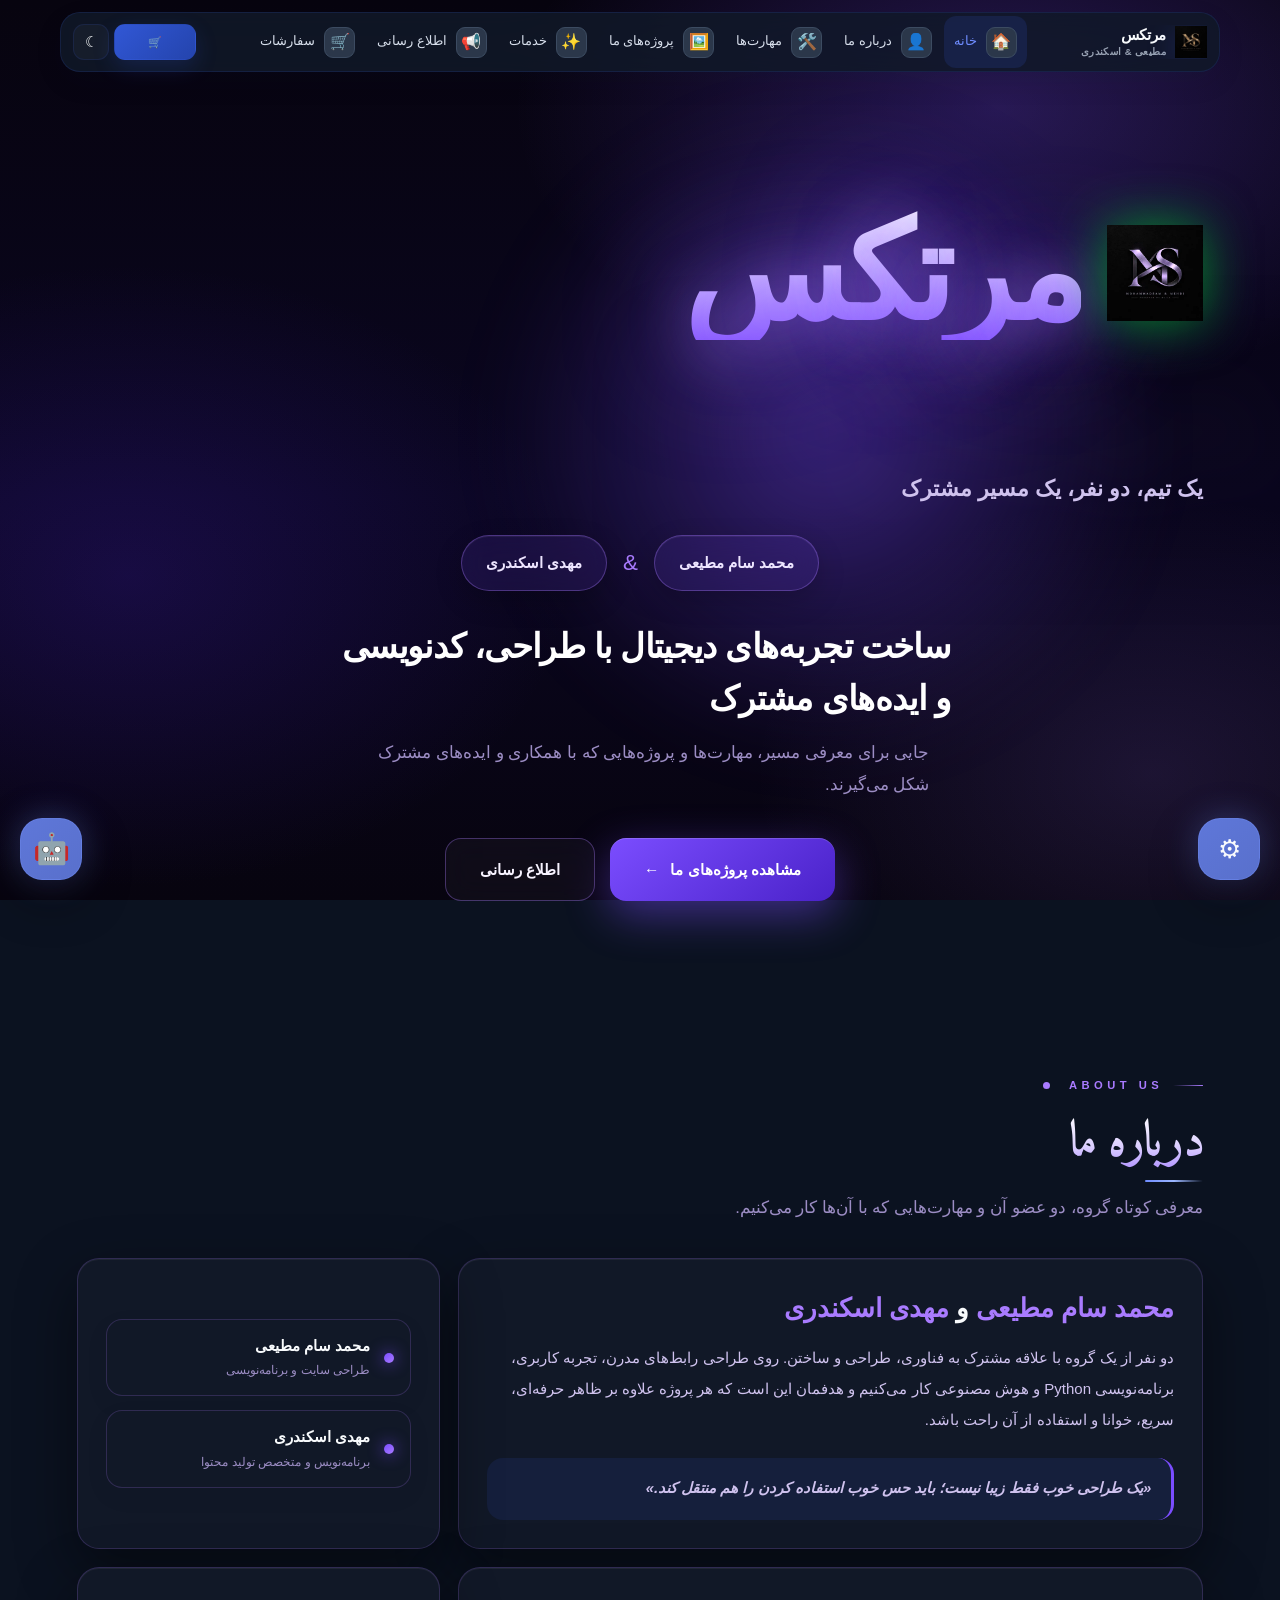
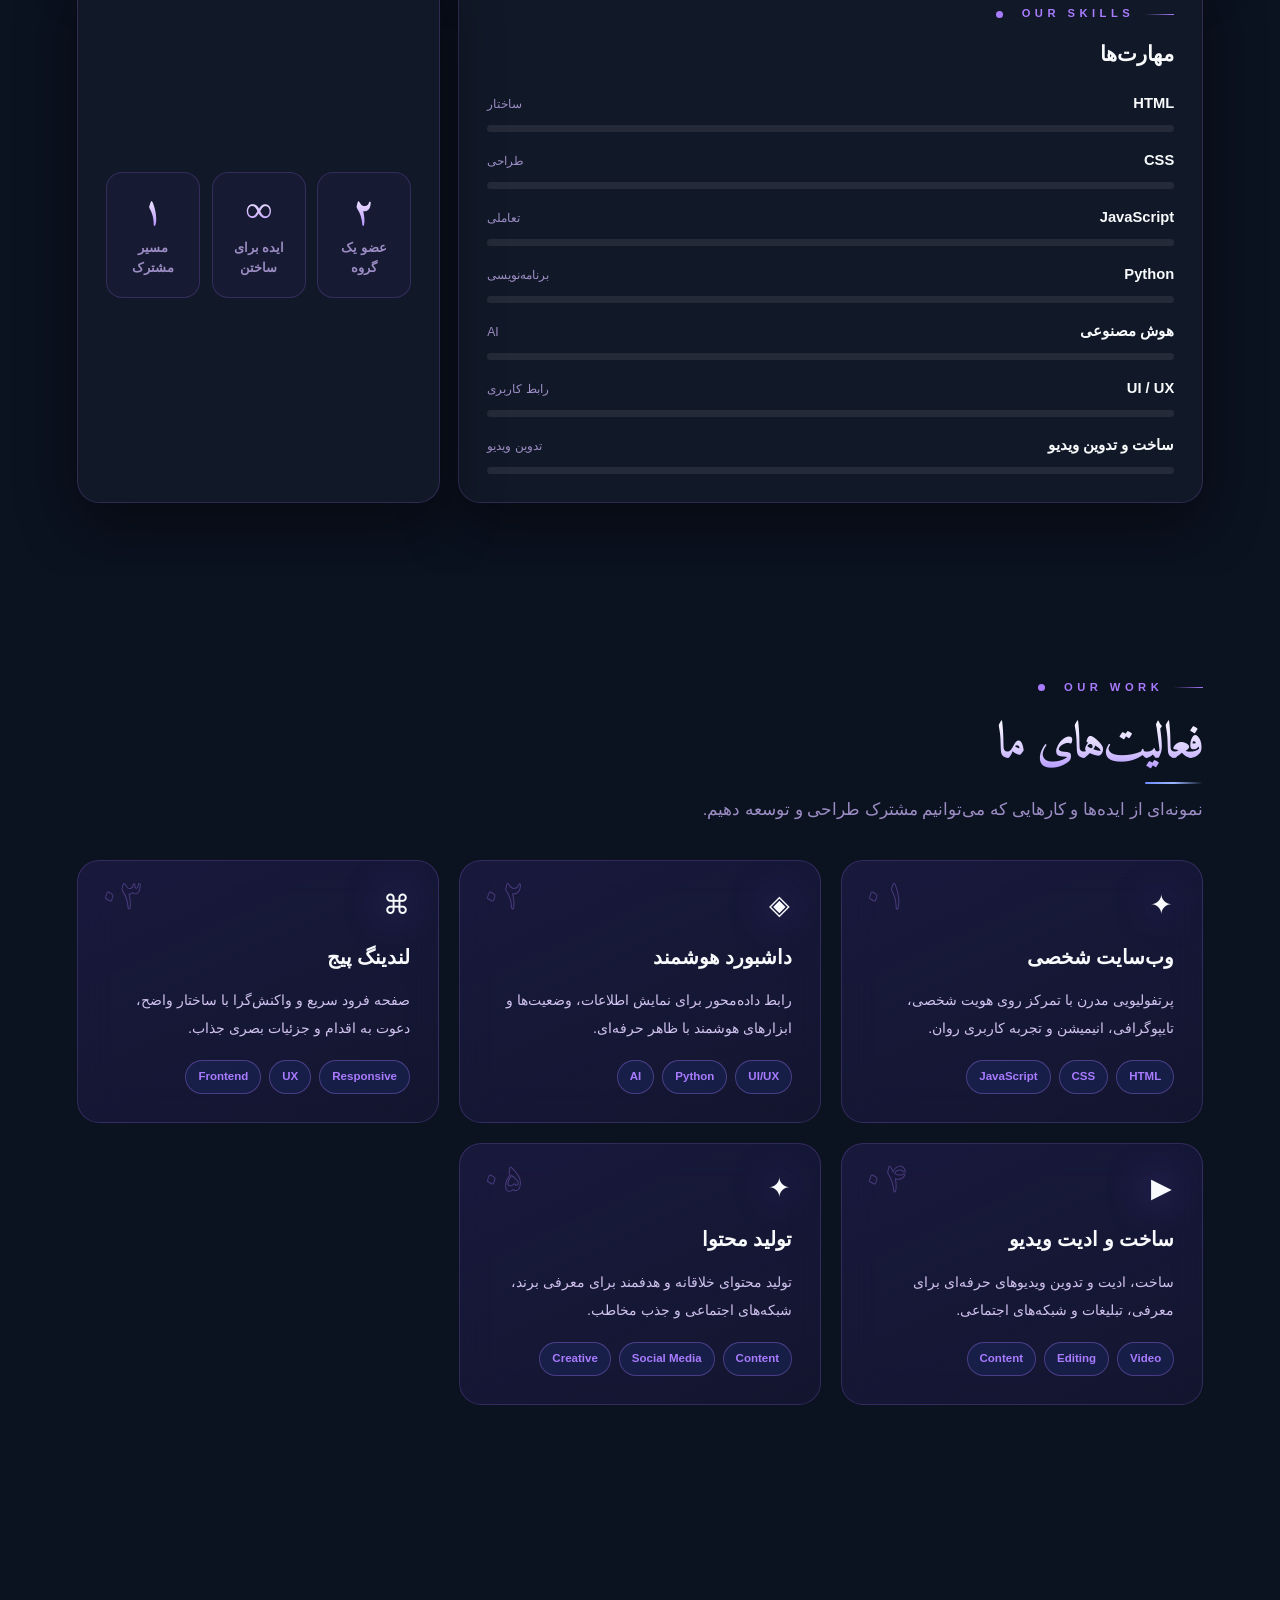
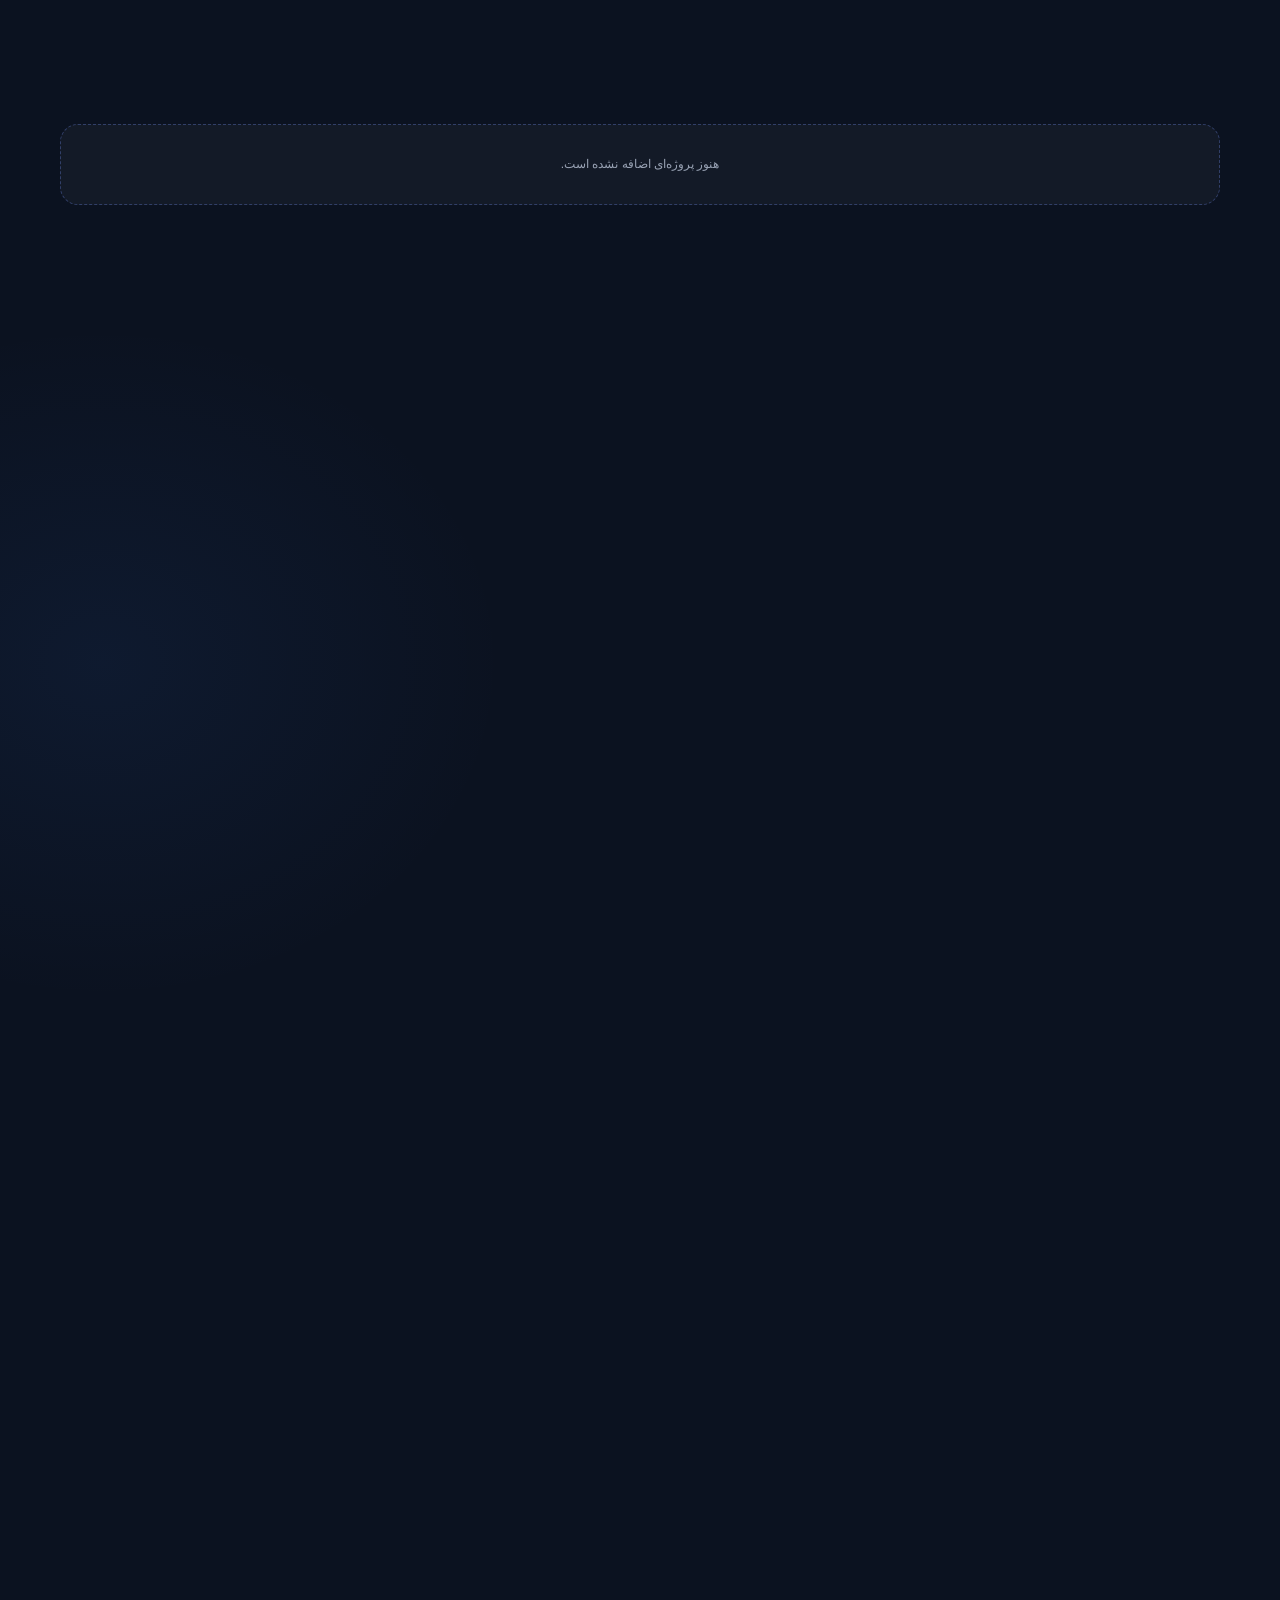
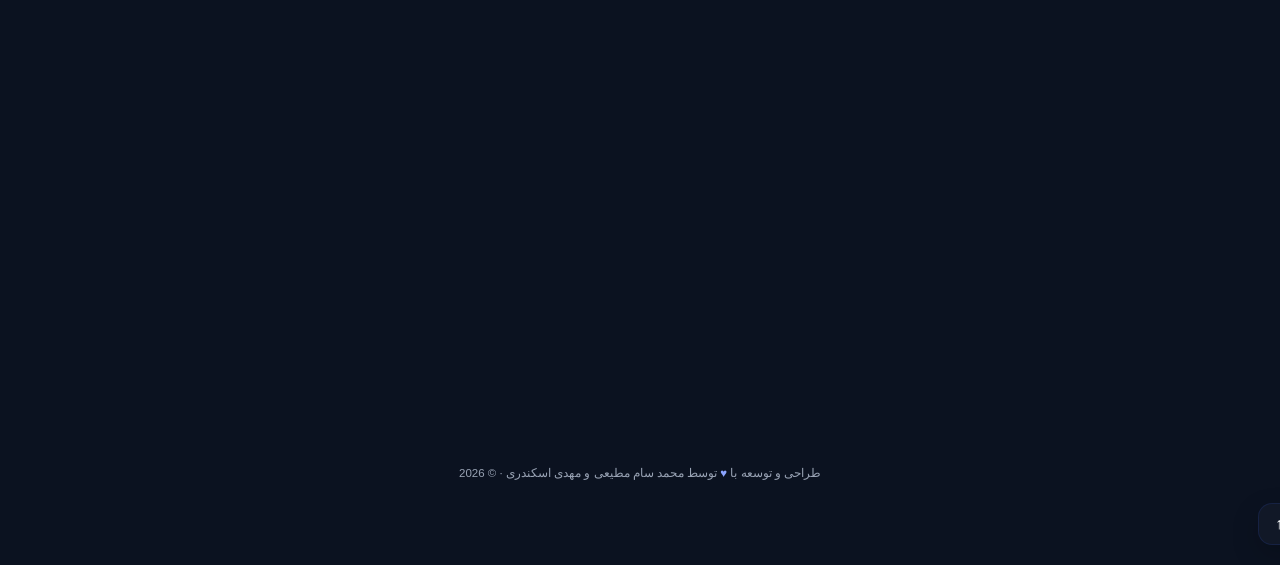
==== index.html @ 0c9d9ebc "first commit" ====
<!DOCTYPE html>
<html lang="fa" dir="rtl">
<head>
<meta charset="UTF-8">
<meta name="viewport" content="width=device-width, initial-scale=1, viewport-fit=cover">
<meta name="theme-color" content="#111827">
<meta name="description" content="مرتکس — گروه دو نفره محمد سام مطیعی و مهدی اسکندری · طراحی سایت و برنامه‌نویسی">
<meta name="robots" content="index,follow,max-image-preview:large">
<meta name="color-scheme" content="dark light">
<meta property="og:type" content="website">
<meta property="og:title" content="مرتکس | طراحی سایت و برنامه‌نویسی">
<meta property="og:description" content="مرتکس — گروه دو نفره محمد سام مطیعی و مهدی اسکندری؛ طراحی سایت، برنامه‌نویسی و تولید محتوا.">
<meta property="og:locale" content="fa_IR">
<title>مرتکس | محمد سام مطیعی و مهدی اسکندری</title>
<link rel="preconnect" href="https://fonts.googleapis.com">
<link rel="preconnect" href="https://fonts.gstatic.com" crossorigin>
<link rel="preload" as="style" href="https://fonts.googleapis.com/css2?family=Amiri:wght@700&family=Vazirmatn:wght@400;500;700;800;900&display=swap">
<link rel="stylesheet" href="https://fonts.googleapis.com/css2?family=Amiri:wght@700&family=Vazirmatn:wght@400;500;700;800;900&display=swap" media="print" onload="this.media='all'">
<noscript><link rel="stylesheet" href="https://fonts.googleapis.com/css2?family=Amiri:wght@700&family=Vazirmatn:wght@400;500;700;800;900&display=swap"></noscript>

  <link rel="stylesheet" href="css/style.css">
  <script src="js/config.js" defer></script>
</head>
<body>


<div class="progress" id="progress" aria-hidden="true"></div>

<nav class="nav" aria-label="ناوبری اصلی">
 <a class="brand" href="#home">
 <img class="brand-logo" src="assets/ms-logo.webp" width="256" height="256" decoding="async" alt="">
 <span class="brand-name">مرتکس<small>مطیعی &amp; اسکندری</small></span>
 </a>
 <div class="links" id="links">
 <a href="#home">خانه</a>
 <a href="#about">درباره ما</a>
 <a href="#skills">مهارت‌ها</a>
 <a href="#projects">پروژه‌ها</a>
 <a href="#services">خدمات</a>
 <a href="#contact">اطلاع رسانی</a>
  <a href="#order" class="order-link" data-open-order>سفارشات</a>
 </div>
 <div class="nav-tools">
 <button class="tool-btn order-nav-btn" id="merteksOrderOpen" aria-label="ثبت سفارش" title=" سفارش">🛒</button>
 <button class="tool-btn" id="themeBtn" aria-label="تغییر حالت روشن و تاریک" title="حالت روشن / تاریک">☾</button>
 <button class="tool-btn menu-btn" id="menuBtn" aria-label="باز کردن منو" aria-expanded="false">☰</button>
 </div>
</nav>

<div class="nl-bg" aria-hidden="true"></div>
<img class="nl-watermark" src="assets/ms-logo.webp" width="256" height="256" decoding="async" alt="" aria-hidden="true">
<canvas id="nlGl" aria-hidden="true"></canvas>

<!-- MERTEKS CINEMATIC INTRO -->
<div id="introScreen" class="intro-screen" aria-hidden="false">
  <div class="simple-intro" role="presentation">
    <div class="simple-intro-logo" aria-hidden="true"><img src="assets/ms-logo.webp" width="640" height="640" decoding="async" fetchpriority="high" alt="Mohammadsam & Mehdi"></div>
    <div class="simple-intro-kicker">WELCOME TO</div>
    <h1>MERTEKS</h1>
    <p>DESIGN · CODE · EXPERIENCE</p>
    <div class="intro-line"><span></span></div>
  </div>
</div>

<main id="mxDeck">

  <section class="slide" id="home" data-title="خانه">
    <div class="inner">
      <span class="halo" aria-hidden="true"></span>

      <div class="wordmark reveal" style="--d:120ms">
        <img src="assets/ms-logo.webp" width="256" height="256" decoding="async" alt="">
        <h1>مرتکس</h1>
      </div>

      <p class="tagline reveal" style="--d:260ms">یک تیم، دو نفر، یک مسیر مشترک</p>

      <div class="members reveal" style="--d:400ms">
        <div class="member">محمد سام مطیعی</div>
        <span class="amp">&amp;</span>
        <div class="member">مهدی اسکندری</div>
      </div>

      <p class="hero-sub reveal" style="--d:540ms">ساخت تجربه‌های دیجیتال با طراحی، کدنویسی و ایده‌های مشترک</p>
      <p class="hero-copy reveal" style="--d:660ms">جایی برای معرفی مسیر، مهارت‌ها و پروژه‌هایی که با همکاری و ایده‌های مشترک شکل می‌گیرند.</p>

      <div class="actions reveal" style="--d:800ms">
        <a class="btn btn-primary" href="#projects">مشاهده پروژه‌های ما <span>←</span></a>
        <a class="btn btn-ghost" href="#contact">اطلاع رسانی</a>
      </div>
    </div>
  </section>

  <section class="slide" id="about" data-title="درباره ما">
    <div class="inner">
      <div class="section-head reveal">
        <div class="kicker">ABOUT US</div>
        <h2 class="section-title">درباره ما</h2>
        <p class="section-desc">معرفی کوتاه گروه، دو عضو آن و مهارت‌هایی که با آن‌ها کار می‌کنیم.</p>
      </div>

      <div class="bento">
        <article class="cell cell-about reveal">
          <h3><span class="accent">محمد سام مطیعی</span> و <span class="accent">مهدی اسکندری</span></h3>
          <p>دو نفر از یک گروه با علاقه مشترک به فناوری، طراحی و ساختن. روی طراحی رابط‌های مدرن، تجربه کاربری، برنامه‌نویسی Python و هوش مصنوعی کار می‌کنیم و هدفمان این است که هر پروژه علاوه بر ظاهر حرفه‌ای، سریع، خوانا و استفاده از آن راحت باشد.</p>
          <div class="quote">«یک طراحی خوب فقط زیبا نیست؛ باید حس خوب استفاده کردن را هم منتقل کند.»</div>
        </article>

        <div class="cell cell-members reveal">
        <div class="person">
          <span class="dotmark"></span>
          <div><b>محمد سام مطیعی</b><small>طراحی سایت و برنامه‌نویسی</small></div>
        </div>
        <div class="person">
          <span class="dotmark"></span>
          <div><b>مهدی اسکندری</b><small>برنامه‌نویس و متخصص تولید محتوا</small></div>
        </div>
        </div>

        <article class="cell cell-skills reveal">
          <div class="kicker">OUR SKILLS</div>
          <h3>مهارت‌ها</h3>
          <div class="skill-row">
          <div class="skill" style="--i:0">
            <div class="skill-top"><b>HTML</b><span>ساختار</span></div>
            <div class="bar"><i style="--w:92%"></i></div>
          </div>
          <div class="skill" style="--i:1">
            <div class="skill-top"><b>CSS</b><span>طراحی</span></div>
            <div class="bar"><i style="--w:88%"></i></div>
          </div>
          <div class="skill" style="--i:2">
            <div class="skill-top"><b>JavaScript</b><span>تعاملی</span></div>
            <div class="bar"><i style="--w:76%"></i></div>
          </div>
          <div class="skill" style="--i:3">
            <div class="skill-top"><b>Python</b><span>برنامه‌نویسی</span></div>
            <div class="bar"><i style="--w:78%"></i></div>
          </div>
          <div class="skill" style="--i:4">
            <div class="skill-top"><b>هوش مصنوعی</b><span>AI</span></div>
            <div class="bar"><i style="--w:72%"></i></div>
          </div>
          <div class="skill" style="--i:5">
            <div class="skill-top"><b>UI / UX</b><span>رابط کاربری</span></div>
            <div class="bar"><i style="--w:84%"></i></div>
          </div>
          <div class="skill" style="--i:6">
            <div class="skill-top"><b>ساخت و تدوین ویدیو</b><span>تدوین ویدیو</span></div>
            <div class="bar"><i style="--w:80%"></i></div>
          </div>
          </div>
        </article>

        <div class="cell cell-stats reveal">
        <div class="stat"><strong>۲</strong><span>عضو یک گروه</span></div>
        <div class="stat"><strong>∞</strong><span>ایده برای ساختن</span></div>
        <div class="stat"><strong>۱</strong><span>مسیر مشترک</span></div>
        </div>
      </div>
    </div>
  </section>

  <section class="slide" id="projects" data-title="پروژه‌ها">
    <div class="inner">
      <div class="section-head reveal">
        <div class="kicker">OUR WORK</div>
        <h2 class="section-title">فعالیت‌های ما</h2>
        <p class="section-desc">نمونه‌ای از ایده‌ها و کارهایی که می‌توانیم مشترک طراحی و توسعه دهیم.</p>
      </div>
      <div class="grid-proj">
        <article class="proj reveal">
          <span class="num">۰۱</span>
          <span class="ico">✦</span>
          <h3>وب‌سایت شخصی</h3>
          <p>پرتفولیویی مدرن با تمرکز روی هویت شخصی، تایپوگرافی، انیمیشن و تجربه کاربری روان.</p>
          <div class="tags"><span class="tag">HTML</span><span class="tag">CSS</span><span class="tag">JavaScript</span></div>
        </article>
        <article class="proj reveal">
          <span class="num">۰۲</span>
          <span class="ico">◈</span>
          <h3>داشبورد هوشمند</h3>
          <p>رابط داده‌محور برای نمایش اطلاعات، وضعیت‌ها و ابزارهای هوشمند با ظاهر حرفه‌ای.</p>
          <div class="tags"><span class="tag">UI/UX</span><span class="tag">Python</span><span class="tag">AI</span></div>
        </article>
        <article class="proj reveal">
          <span class="num">۰۳</span>
          <span class="ico">⌘</span>
          <h3>لندینگ پیج</h3>
          <p>صفحه فرود سریع و واکنش‌گرا با ساختار واضح، دعوت به اقدام و جزئیات بصری جذاب.</p>
          <div class="tags"><span class="tag">Responsive</span><span class="tag">UX</span><span class="tag">Frontend</span></div>
        </article>
        <article class="proj reveal">
          <span class="num">۰۴</span>
          <span class="ico">▶</span>
          <h3>ساخت و ادیت ویدیو</h3>
          <p>ساخت، ادیت و تدوین ویدیوهای حرفه‌ای برای معرفی، تبلیغات و شبکه‌های اجتماعی.</p>
          <div class="tags"><span class="tag">Video</span><span class="tag">Editing</span><span class="tag">Content</span></div>
        </article>
        <article class="proj reveal">
          <span class="num">۰۵</span>
          <span class="ico">✦</span>
          <h3>تولید محتوا</h3>
          <p>تولید محتوای خلاقانه و هدفمند برای معرفی برند، شبکه‌های اجتماعی و جذب مخاطب.</p>
          <div class="tags"><span class="tag">Content</span><span class="tag">Social Media</span><span class="tag">Creative</span></div>
        </article>

      </div>
    </div>
  </section>

  <section class="slide" id="services" data-title="خدمات">
    <div class="inner">
      <div class="section-head reveal">
        <div class="kicker">WHAT WE DO</div>
        <h2 class="section-title">خدمات ما</h2>
        <p class="section-desc">زمینه‌هایی که برای ساخت و بهتر شدن یک وب‌سایت روی آن‌ها تمرکز می‌کنیم.</p>
      </div>
      <div class="svc-list">
        <div class="svc reveal">
          <div class="b">◈</div>
          <div><h3>طراحی وب‌سایت</h3><p>صفحات مدرن، مرتب و واکنش‌گرا برای نمایش حرفه‌ای در موبایل، تبلت و کامپیوتر.</p></div>
        </div>
        <div class="svc reveal">
          <div class="b">⌘</div>
          <div><h3>توسعه فرانت‌اند</h3><p>ساخت صفحات تعاملی با HTML، CSS و JavaScript و ایجاد تجربه‌ای روان و کاربردی.</p></div>
        </div>
        <div class="svc reveal">
          <div class="b">✦</div>
          <div><h3>بهبود ظاهر سایت</h3><p>بازطراحی رنگ، فاصله‌ها، تایپوگرافی و جزئیات بصری برای حرفه‌ای‌تر شدن سایت.</p></div>
        </div>
        <div class="svc reveal">
          <div class="b">↗</div>
          <div><h3>سازگاری با موبایل</h3><p>بهینه‌سازی چیدمان تا سایت در همه صفحه‌ها مرتب و قابل استفاده باقی بماند.</p></div>
        </div>
        <div class="svc reveal">
          <div class="b">✍</div>
          <div><h3>تولید محتوا</h3><p>ساخت ویدیو و محتوای بصری برای سایت و شبکه‌های اجتماعی.</p></div>
        </div>

      </div>
    </div>
  </section>

  <section class="slide" id="contact" data-title="اطلاع رسانی">
    <div class="inner">
      <div class="section-head reveal">
        <div class="kicker">GET IN TOUCH</div>
        <h2 class="section-title">ارتباط با ما</h2>
        <p class="section-desc">برای دریافت اطلاع‌رسانی و پیگیری درخواست‌ها، از راه‌های زیر با ما در ارتباط باشید.</p>
      </div>

      <div class="contact-grid">
        <div class="cbox reveal" style="--d:160ms">
          <div class="kicker">NEWS &amp; UPDATES</div>
          <h2>اطلاع رسانی</h2>
          <p>برای دریافت اطلاع‌رسانی و دنبال‌کردن آخرین مطالب، از راه‌های زیر همراه ما باشید.</p>
          <div class="social-row">
            <a class="social" href="https://www.instagram.com/merteks.m/?stkn=bzZ6NzllYTFlZ3Zr" target="_blank" rel="noopener noreferrer">
              <span class="social-icon"><svg viewBox="0 0 24 24" width="22" height="22" aria-hidden="true" focusable="false"><defs><linearGradient id="igGradient" x1="0" y1="1" x2="1" y2="0"><stop offset="0" stop-color="#F9CE34"/><stop offset=".45" stop-color="#EE2A7B"/><stop offset="1" stop-color="#6228D7"/></linearGradient></defs><rect x="3" y="3" width="18" height="18" rx="5" fill="none" stroke="url(#igGradient)" stroke-width="2"/><circle cx="12" cy="12" r="4" fill="none" stroke="url(#igGradient)" stroke-width="2"/><circle cx="17.3" cy="6.8" r="1.1" fill="#EE2A7B"/></svg></span>
              <span>اینستاگرام</span>
            </a>
            <a class="social" href="https://t.me/merteks_m" target="_blank" rel="noopener noreferrer">
              <span class="social-icon"><svg viewBox="0 0 24 24" width="22" height="22" aria-hidden="true" focusable="false"><circle cx="12" cy="12" r="10" fill="#26A5E4"/><path d="M17.2 7.3 15 17c-.16.69-.56.86-1.13.54l-3.08-2.27-1.49 1.43c-.17.17-.31.31-.64.31l.22-3.14 5.72-5.17c.25-.22-.05-.35-.39-.13L7.15 12.2l-3.02-.94c-.66-.2-.67-.66.14-.98l11.81-4.55c.55-.2 1.03.13 1.12.57Z" fill="#fff"/></svg></span>
              <span>تلگرام</span>
            </a>
          </div>
        </div>

        <div class="cbox order reveal" style="--d:260ms">
          <div class="kicker">ORDER</div>
          <h2>پشتیبانی</h2>
          <p>برای دریافت راهنمایی، پاسخ به سوالات و پیگیری درخواست‌های خود، مستقیماً با ما در ارتباط باشید.</p>
          <div class="social-row">
            <a class="social" href="https://eitaa.com/mmd2010s" target="_blank" rel="noopener noreferrer" aria-label="ایتا">
              <span>ایتا</span>
            </a>
            <a class="social phone-order" href="tel:09197029213" aria-label="تماس تلفنی با 09197029213">
              <span class="social-icon">☎</span>
              <span>09197029213</span>
            </a>
          </div>
        </div>
      </div>
    </div>
  </section>

</main>

<footer>طراحی و توسعه با <b>♥</b> توسط محمد سام مطیعی و مهدی اسکندری · © 2026</footer>

<div class="toast" id="toast" role="status" aria-live="polite"></div>
<button class="back-top" id="backTop" aria-label="بازگشت به بالا">↑</button>

<div class="modal" id="projectModal" aria-hidden="true">
 <div class="modal-backdrop" data-close="1"></div>
 <div class="modal-card" role="dialog" aria-modal="true" aria-labelledby="modalTitle">
 <button class="modal-close" id="modalClose" aria-label="بستن">×</button>
 <span class="modal-kicker">PROJECT PREVIEW</span>
 <h3 id="modalTitle">جزئیات پروژه</h3>
 <p id="modalText"></p>
 <div class="modal-tags" id="modalTags"></div>
 </div>
</div>

<!-- ============================================================
     MERTEKS ADD-ON PACK — appended only; existing code untouched
     Projects + mobile menu polish + original intro restore
     ============================================================ -->

<!-- ============================================================
     MERTEKS MENU STICKERS — ONE CLEAN SYSTEM
     Works on desktop and mobile. Uses CSS icons, so no duplicate
     sticker elements are created in the DOM.
     ============================================================ -->

<!-- MERTEKS DESKTOP STICKERS ADD-ON — appended only -->
<!-- Merteks: universal section stickers for desktop + mobile (append-only) -->
<!-- FIX: prevent duplicate sticker icons on mobile; keep desktop stickers -->

<!-- MERTEKS MENU UPDATE: remove old Projects menu item and add registered Projects link -->

<!-- MERTEKS FINAL MENU ORDER + OUTSIDE CLICK FIX -->

<!-- MERTEKS FINAL ICON MAPPING FIX -->

<!-- MERTEKS FLOATING ADMIN + ENTER LOGIN FIX -->

<button id="merteksAdminFab"
        type="button"
        aria-label="باز کردن پنل مدیریت"
        title="پنل مدیریت">
  <span class="admin-gear" aria-hidden="true">⚙</span>
</button>

  <script src="js/app.js" defer></script>
</body>
</html>
---- css/style.css ----
/* ============================================================
   SOURCE BLOCK: inline-style-1
   ============================================================ */
/* ============================================================
 Tokens — single source of truth. Themes change here only,
 so dark and light can never drift apart.
 ============================================================ */
:root{
 --bg:#111827;
 --bg-2:#182235;
 --surface:rgba(234,242,255,.035);
 --surface-2:rgba(234,242,255,.065);
 --line:rgba(234,242,255,.14);
 --line-2:rgba(234,242,255,.24);
 --grid:rgba(234,242,255,.13);
 --text:#F8FAFF;
 --text-2:#C9D4EA;
 --muted:#93A4C2;
 --accent:#3157D5;
 --accent-2:#EAF2FF;
 --accent-deep:#2446B5;
 --accent-soft:rgba(49,87,213,.14);
 --violet:#3157D5;
 --cyan:#7FA2FF;
 --ok:#5FD6A0;
 --shadow-sm:0 8px 24px rgba(17,24,39,.28);
 --shadow:0 22px 64px rgba(17,24,39,.42);
 --r-sm:13px; --r:19px; --r-lg:26px;
 --nav-h:60px;
 --font:"Vazirmatn",Tahoma,sans-serif;
 --display:"Amiri",Georgia,serif;
}
body.light{
 --bg:#EAF2FF;
 --bg-2:#FFFFFF;
 --surface:rgba(17,24,39,.025);
 --surface-2:rgba(17,24,39,.045);
 --line:rgba(17,24,39,.13);
 --line-2:rgba(17,24,39,.22);
 --grid:rgba(17,24,39,.14);
 --text:#111827;
 --text-2:#334155;
 --muted:#64748B;
 --accent:#3157D5;
 --accent-2:#2446B5;
 --accent-deep:#18358F;
 --accent-soft:rgba(49,87,213,.10);
 --violet:#3157D5;
 --cyan:#3B82F6;
 --ok:#16805A;
 --shadow-sm:0 8px 22px rgba(17,24,39,.10);
 --shadow:0 22px 56px rgba(17,24,39,.14);
}

*{box-sizing:border-box}
html{scroll-behavior:smooth;scroll-padding-top:calc(var(--nav-h) + 26px)}
body{
 margin:0;min-height:100vh;color:var(--text);font-family:var(--font);
 font-size:15px;line-height:1.85;overflow-x:hidden;
 text-rendering:optimizeLegibility;-webkit-font-smoothing:antialiased;
 background:var(--bg);transition:background .35s ease,color .35s ease;
}
/* warm ambient wash — never pure black */
body::before{
 content:"";position:fixed;inset:0;z-index:-2;pointer-events:none;
 background:
 radial-gradient(720px 500px at 76% -10%,color-mix(in srgb,var(--accent) 12%,transparent),transparent 62%),
 radial-gradient(600px 440px at 3% 24%,color-mix(in srgb,var(--violet) 10%,transparent),transparent 66%),
 radial-gradient(640px 500px at 97% 86%,color-mix(in srgb,var(--cyan) 7%,transparent),transparent 68%);
 transition:opacity .35s;
}
body.light::before{opacity:.7}
/* background grid — visible enough to read, soft enough not to glare */
body::after{
 content:"";position:fixed;inset:0;z-index:-1;pointer-events:none;
 background-image:
 linear-gradient(var(--grid) 1px,transparent 1px),
 linear-gradient(90deg,var(--grid) 1px,transparent 1px);
 background-size:62px 62px;
 mask-image:radial-gradient(circle at 50% 0%,#000,transparent 74%);
 -webkit-mask-image:radial-gradient(circle at 50% 0%,#000,transparent 74%);
}
a{color:inherit;text-decoration:none}
button{font:inherit;color:inherit}
img{max-width:100%}
:focus-visible{outline:2px solid var(--accent);outline-offset:3px;border-radius:9px}
.wrap{width:min(1160px,92%);margin-inline:auto}
.accent{color:var(--accent-2)}

/* one reusable glass recipe */
.glass{
 border:1px solid var(--line);
 background:linear-gradient(150deg,var(--surface-2),var(--surface));
 backdrop-filter:blur(22px) saturate(150%);
 -webkit-backdrop-filter:blur(22px) saturate(150%);
 box-shadow:var(--shadow-sm),inset 0 1px rgba(255,255,255,.07);
}
body.light .glass{box-shadow:var(--shadow-sm),inset 0 1px rgba(255,255,255,.7)}

.progress{position:fixed;top:0;right:0;height:2px;width:0;z-index:200;
 background:linear-gradient(90deg,var(--violet),var(--accent-2),var(--cyan))}

/* ---------------- nav ---------------- */
.nav{
 position:fixed;top:12px;inset-inline:0;margin-inline:auto;z-index:90;
 width:min(1160px,94%);height:var(--nav-h);
 display:flex;align-items:center;justify-content:space-between;gap:12px;
 padding-inline:12px;border-radius:var(--r);
 border:1px solid var(--line);background:color-mix(in srgb,var(--bg) 74%,transparent);
 backdrop-filter:blur(26px) saturate(150%);-webkit-backdrop-filter:blur(26px) saturate(150%);
 box-shadow:var(--shadow-sm);transition:background .35s,border-color .35s,box-shadow .35s;
}
.brand{display:flex;align-items:center;gap:9px;font-weight:800;letter-spacing:-.3px}
.brand-logo{
 width:32px;height:32px;flex:none;object-fit:contain;
 filter:drop-shadow(0 4px 12px color-mix(in srgb,var(--accent) 26%,transparent));
}
.brand-name{font-size:15px;line-height:1.35}
.brand-name small{display:block;font-size:9.5px;font-weight:600;color:var(--muted);letter-spacing:.4px}
.links{display:flex;align-items:center;gap:2px}
.links a{
 position:relative;padding:8px 12px;border-radius:11px;font-size:12.5px;color:var(--text-2);
 transition:color .22s,background .22s;
}
.links a::after{
 content:"";position:absolute;bottom:4px;inset-inline:12px;height:1.5px;border-radius:2px;
 background:var(--accent);transform:scaleX(0);transition:transform .25s;
}
.links a:hover{color:var(--text);background:var(--surface)}
.links a:hover::after,.links a.active::after{transform:scaleX(1)}
.links a.active{color:var(--text)}
.nav-tools{display:flex;gap:5px;align-items:center}
.tool-btn{
 width:36px;height:36px;border-radius:11px;cursor:pointer;display:grid;place-items:center;font-size:15px;
 border:1px solid var(--line);background:var(--surface);color:var(--text);
 transition:transform .22s,border-color .22s,background .22s,color .22s;
}
.tool-btn:hover{transform:translateY(-2px);border-color:var(--accent);background:var(--accent-soft);color:var(--accent-2)}
.menu-btn{display:none}

/* ---------------- hero ---------------- */
.hero{position:relative;padding:calc(var(--nav-h) + 64px) 0 52px;text-align:center}

.hero-showcase{margin:22px auto 0;padding:26px 22px 22px;border-radius:var(--r-lg);max-width:840px;position:relative;overflow:hidden}
.hero-showcase::after{
 content:"";position:absolute;inset-block-end:-90px;inset-inline-start:-70px;
 width:260px;height:260px;border-radius:50%;pointer-events:none;
 background:radial-gradient(circle,color-mix(in srgb,var(--accent) 13%,transparent),transparent 70%);
}
.group-name{
 display:flex;align-items:center;justify-content:center;gap:12px;flex-wrap:wrap;
 font-family:var(--display);font-weight:700;
 font-size:clamp(38px,6.4vw,66px);line-height:1.1;letter-spacing:-.02em;margin:0;
}
.group-name .accent{
 background:linear-gradient(105deg,var(--accent-2),var(--accent) 48%,var(--accent-deep));
 -webkit-background-clip:text;background-clip:text;color:transparent;
}
.group-logo{
 width:clamp(40px,5.4vw,58px);height:clamp(40px,5.4vw,58px);flex:none;object-fit:contain;
 filter:drop-shadow(0 8px 22px color-mix(in srgb,var(--accent) 30%,transparent));
}
.group-tag{margin:10px 0 0;font-size:13px;color:var(--muted)}

/* member names float free inside their own glass pills — no filled badges */
.members{display:flex;align-items:center;justify-content:center;gap:12px;flex-wrap:wrap;margin-top:22px}
.member{
 padding:9px 20px;border-radius:999px;font-size:14px;font-weight:700;
 border:1px solid var(--line);background:var(--surface);
 backdrop-filter:blur(16px) saturate(150%);-webkit-backdrop-filter:blur(16px) saturate(150%);
 box-shadow:var(--shadow-sm),inset 0 1px rgba(255,255,255,.06);
 transition:transform .28s,border-color .28s,background .28s;
}
.member:hover{transform:translateY(-3px);border-color:color-mix(in srgb,var(--accent) 42%,transparent);background:var(--surface-2)}
.member-amp{font-family:var(--display);font-size:18px;color:var(--muted)}

.hero-sub{margin:24px auto 0;max-width:620px;font-size:clamp(15px,2vw,19px);font-weight:600;color:var(--text-2);line-height:1.8}
.hero-copy{margin:10px auto 0;max-width:600px;color:var(--muted);font-size:14px;line-height:2}
.actions{display:flex;justify-content:center;gap:10px;flex-wrap:wrap;margin-top:24px}
.btn{
 position:relative;overflow:hidden;display:inline-flex;align-items:center;gap:8px;
 padding:12px 21px;border-radius:14px;font-weight:700;font-size:13.5px;cursor:pointer;
 border:1px solid var(--line);
 transition:transform .28s,box-shadow .28s,background .28s,border-color .28s;
}
.btn::before{
 content:"";position:absolute;inset:0;transform:translateX(-130%);transition:transform .7s;
 background:linear-gradient(110deg,transparent 28%,rgba(255,255,255,.28),transparent 62%);
}
.btn:hover::before{transform:translateX(130%)}
.btn-primary{color:#1c1405;border-color:transparent;
 background:linear-gradient(140deg,var(--accent-2),var(--accent),var(--accent-deep));
 box-shadow:0 12px 28px color-mix(in srgb,var(--accent) 26%,transparent)}
.btn-primary:hover{transform:translateY(-3px);box-shadow:0 18px 40px color-mix(in srgb,var(--accent) 34%,transparent)}
.btn-ghost{background:var(--surface);color:var(--text)}
.btn-ghost:hover{transform:translateY(-3px);border-color:var(--accent);background:var(--surface-2)}

/* ---------------- section ---------------- */
section{padding:56px 0}
.section-head{margin-bottom:22px}
.kicker{display:inline-flex;align-items:center;gap:8px;color:var(--accent-2);font-size:10px;font-weight:800;letter-spacing:1.7px}
.kicker::before{content:"";width:18px;height:1.5px;border-radius:2px;background:var(--accent)}
.section-title{font-family:var(--display);font-weight:700;font-size:clamp(27px,3.6vw,38px);line-height:1.35;margin:5px 0 4px;letter-spacing:-.02em}
.section-desc{color:var(--muted);font-size:13.5px;line-height:1.9;margin:0;max-width:560px}

/* ---------------- bento ---------------- */
.bento{display:grid;grid-template-columns:repeat(6,1fr);gap:12px}
.cell{
 position:relative;padding:20px;border-radius:var(--r-lg);
 border:1px solid var(--line);background:linear-gradient(150deg,var(--surface-2),var(--surface));
 backdrop-filter:blur(22px) saturate(150%);-webkit-backdrop-filter:blur(22px) saturate(150%);
 box-shadow:var(--shadow-sm);overflow:hidden;
 transition:transform .36s cubic-bezier(.2,.8,.2,1),border-color .3s,box-shadow .36s;
}
.cell:hover{transform:translateY(-4px);border-color:color-mix(in srgb,var(--accent) 40%,transparent);box-shadow:var(--shadow)}
.cell h3{margin:0 0 9px;font-size:16px;line-height:1.6}
.cell p{margin:0;color:var(--muted);font-size:12.5px;line-height:1.95}

.cell-about{grid-column:span 4}
.cell-members{grid-column:span 2;padding:12px;display:grid;gap:9px;align-content:start}
.cell-skills{grid-column:span 3}
.cell-stats{grid-column:span 3;display:grid;grid-template-columns:repeat(3,1fr);gap:10px;align-content:center;text-align:center}

.quote{
 margin-top:16px;padding:14px 16px;font-size:12.5px;line-height:1.95;color:var(--accent-2);
 border-inline-start:3px solid var(--accent);border-radius:0 var(--r-sm) var(--r-sm) 0;
 background:var(--accent-soft);
}
.person{
 padding:13px 15px;border-radius:var(--r-sm);
 border:1px solid var(--line);background:var(--surface);
 backdrop-filter:blur(16px) saturate(150%);-webkit-backdrop-filter:blur(16px) saturate(150%);
 box-shadow:var(--shadow-sm),inset 0 1px rgba(255,255,255,.06);
 transition:transform .26s,border-color .26s,background .26s;
}
.person:hover{transform:translateX(-4px);border-color:color-mix(in srgb,var(--accent) 40%,transparent);background:var(--surface-2)}
.person b{display:block;font-size:13px;line-height:1.6}
.person small{display:block;color:var(--muted);font-size:10.5px;line-height:1.6}

.skill-row{display:grid;gap:10px;margin-top:14px}
.skill-top{display:flex;justify-content:space-between;align-items:baseline;font-size:12px}
.skill-top b{font-weight:700}
.skill-top span{color:var(--muted);font-size:10px}
.bar{height:5px;margin-top:5px;border-radius:99px;background:var(--surface-2);overflow:hidden}
.bar i{
 display:block;height:100%;width:var(--w);border-radius:inherit;
 background:linear-gradient(90deg,var(--accent-deep),var(--accent-2));
 transform-origin:right;animation:grow 1.1s ease both;
}
.stat strong{display:block;font-family:var(--display);font-size:clamp(24px,3.2vw,34px);line-height:1.2;color:var(--accent-2)}
.stat span{display:block;color:var(--muted);font-size:10.5px;line-height:1.6;margin-top:3px}

/* ---------------- projects / services ---------------- */
.projects{display:grid;grid-template-columns:repeat(6,1fr);gap:12px}
.project{display:flex;flex-direction:column;min-height:212px}
.project{grid-column:span 2}
/* landing page covers the whole second row instead of leaving a hole */
.project-wide{grid-column:span 6;min-height:170px}
.num{position:absolute;top:18px;inset-inline-start:20px;color:var(--muted);font-size:11px;font-family:var(--display)}
.tile-icon{
 width:48px;height:48px;display:grid;place-items:center;border-radius:15px;font-size:19px;
 color:var(--accent-2);border:1px solid color-mix(in srgb,var(--accent) 22%,transparent);
 background:var(--accent-soft);margin-bottom:auto;
}
.project h3{margin:16px 0 6px;font-size:16px}
.project p{margin:0 0 12px;color:var(--muted);font-size:12px;line-height:1.9}
.tag-row{display:flex;gap:6px;flex-wrap:wrap}
.tag{
 font-size:9.5px;padding:4px 9px;border-radius:999px;
 border:1px solid color-mix(in srgb,var(--accent) 24%,transparent);
 background:var(--accent-soft);color:var(--accent-2);
}
.more{
 margin-top:12px;padding:0;background:none;border:0;cursor:pointer;
 color:var(--accent-2);font-size:11.5px;font-weight:700;
 display:inline-flex;align-items:center;gap:6px;transition:gap .25s;
}
.more:hover{gap:11px}

/* 3 columns: row 1 = three cards, row 2 = one card + the double-width one */
.services{display:grid;grid-template-columns:repeat(3,1fr);gap:12px}
.service{min-height:178px;display:flex;flex-direction:column}
/* content production covers two columns so the row never ends with a gap */
.service-wide{grid-column:span 2}
.process{margin-top:12px;padding:20px;border-radius:var(--r-lg);border:1px solid var(--line);background:var(--surface);
 backdrop-filter:blur(22px) saturate(150%);-webkit-backdrop-filter:blur(22px) saturate(150%)}
.process-head{display:flex;align-items:baseline;justify-content:space-between;gap:14px;margin-bottom:14px;flex-wrap:wrap}
.process-head h3{font-family:var(--display);font-size:21px;margin:3px 0 0}
.process-head p{margin:0;color:var(--muted);font-size:11.5px}
.steps{display:grid;grid-template-columns:repeat(4,1fr);gap:9px}
.step{
 display:flex;align-items:center;gap:10px;padding:11px;border-radius:var(--r-sm);
 border:1px solid var(--line);background:var(--surface);
 backdrop-filter:blur(16px) saturate(150%);-webkit-backdrop-filter:blur(16px) saturate(150%);
 transition:border-color .25s,background .25s;
}
.step:hover{border-color:color-mix(in srgb,var(--accent) 38%,transparent);background:var(--surface-2)}
.step b{width:29px;height:29px;flex:none;display:grid;place-items:center;border-radius:9px;background:var(--accent-soft);color:var(--accent-2);font-size:12px}
.step strong{display:block;font-size:12px}
.step small{display:block;color:var(--muted);font-size:9.5px;line-height:1.6}

/* ---------------- contact ---------------- */
.contact-grid{
 display:grid;
 grid-template-columns:repeat(2,minmax(0,1fr));
 gap:14px;
}
.contact-grid .contact{height:100%}
.contact-order{
 border-color:color-mix(in srgb,var(--violet) 28%,var(--line));
 background:
 radial-gradient(500px 220px at 50% 0,color-mix(in srgb,var(--violet) 12%,transparent),transparent 72%),
 linear-gradient(150deg,var(--surface-2),var(--surface));
}
.order-id{
 margin-top:13px;
 color:var(--muted);
 font-size:12px;
}
.order-id a{
 color:var(--accent-2);
 font-weight:800;
}
.phone-order .social-icon{
 font-size:16px;
 background:var(--accent-soft);
 color:var(--accent-2);
}
.contact{
 text-align:center;padding:44px 24px;border-radius:30px;
 border:1px solid color-mix(in srgb,var(--accent) 24%,transparent);
 background:
 radial-gradient(500px 220px at 50% 0,color-mix(in srgb,var(--accent) 14%,transparent),transparent 72%),
 linear-gradient(150deg,var(--surface-2),var(--surface));
 backdrop-filter:blur(22px) saturate(150%);-webkit-backdrop-filter:blur(22px) saturate(150%);
 box-shadow:var(--shadow);
}
.contact h2{font-family:var(--display);font-size:clamp(27px,4vw,40px);margin:6px 0 8px;line-height:1.35}
.contact p{margin:0 auto 20px;max-width:520px;color:var(--muted);font-size:13.5px;line-height:1.9}
.social-title{font-family:var(--display);font-size:clamp(27px,4vw,40px);margin:24px 0 11px;line-height:1.35;color:var(--text-2);font-weight:700}
.socials{display:flex;flex-direction:column;align-items:center;gap:9px}
.social-row{display:flex;justify-content:center;gap:9px;flex-wrap:wrap}
.social{
 position:relative;overflow:hidden;min-width:112px;
 display:inline-flex;align-items:center;justify-content:center;gap:8px;
 padding:10px 13px;border-radius:var(--r-sm);border:1px solid var(--line);background:var(--surface);
 font-size:11.5px;font-weight:700;color:var(--text-2);
 transition:transform .26s,border-color .26s,background .26s,color .26s;
}
.social::after{
 content:"";position:absolute;inset:0;transform:translateX(-130%);transition:transform .65s;
 background:linear-gradient(115deg,transparent 35%,rgba(255,255,255,.16),transparent 65%);
}
.social:hover::after{transform:translateX(130%)}
.social:hover{transform:translateY(-4px);border-color:color-mix(in srgb,var(--accent) 42%,transparent);background:var(--accent-soft);color:var(--text)}
.social-icon{width:29px;height:29px;flex:none;display:grid;place-items:center;border-radius:9px;overflow:hidden;background:#fff}
.social-icon img{width:100%;height:100%;object-fit:contain;display:block}
.instagram-icon{background:transparent}
.eitaa-icon{background:#fff;padding:3px}

footer{padding:28px 0 38px;text-align:center;color:var(--muted);font-size:11.5px;line-height:1.9}
footer b{color:var(--accent-2);font-weight:700}

/* ---------------- contact dropdown + extra motion ---------------- */
.phone-menu{position:relative;display:inline-block}
.phone-menu summary{list-style:none;cursor:pointer;user-select:none}
.phone-menu summary::-webkit-details-marker{display:none}
.phone-order{min-width:150px!important}
.phone-arrow{
 display:inline-grid;place-items:center;width:18px;height:18px;margin-inline-start:2px;
 border-radius:50%;font-size:15px;color:var(--accent-2);
 transition:transform .28s ease,background .28s ease;
}
.phone-menu[open] .phone-arrow{transform:rotate(180deg);background:var(--accent-soft)}
.phone-menu-items{
 position:absolute;top:calc(100% + 9px);right:0;min-width:190px;padding:7px;
 border:1px solid var(--line-2);border-radius:15px;
 background:color-mix(in srgb,var(--bg-2) 94%,transparent);
 backdrop-filter:blur(24px) saturate(160%);-webkit-backdrop-filter:blur(24px) saturate(160%);
 box-shadow:var(--shadow);z-index:30;
 transform-origin:top right;animation:dropIn .28s cubic-bezier(.16,1,.3,1) both;
}
.phone-menu-items a{
 display:flex;align-items:center;gap:9px;padding:10px 12px;border-radius:10px;
 color:var(--text-2);font-size:11.5px;font-weight:700;
 transition:transform .22s ease,background .22s ease,color .22s ease;
}
.phone-menu-items a::before{font-size:14px}
.phone-menu-items a:first-child::before{content:"☎"}
.phone-menu-items a:last-child::before{content:"◉"}
.phone-menu-items a:hover{
 transform:translateX(-4px);background:var(--accent-soft);color:var(--accent-2);
}
.eitaa-icon{
 background:linear-gradient(145deg,#fff,#fff8ef)!important;
 padding:4px!important;
 box-shadow:inset 0 0 0 1px rgba(49,87,213,.12);
}
.eitaa-icon img{filter:drop-shadow(0 3px 7px rgba(49,87,213,.22))}
.phone-menu[open] .phone-order{
 border-color:color-mix(in srgb,var(--accent) 55%,var(--line));
 background:var(--accent-soft);
}

/* extra cinematic motion */
.section-head .section-title{position:relative}
.section-head .section-title::after{
 content:"";display:block;width:58px;height:2px;margin-top:7px;border-radius:99px;
 background:linear-gradient(90deg,var(--accent),var(--violet),transparent);
 transform-origin:right;animation:titleLine 3.5s ease-in-out infinite;
}
.contact .social-row{perspective:900px}
.social:nth-child(1){animation:floatCard 5.2s ease-in-out infinite}
.social:nth-child(2){animation:floatCard 5.8s .4s ease-in-out infinite}
.phone-menu{animation:floatCard 6.1s .2s ease-in-out infinite}
.process{animation:softBreath 7s ease-in-out infinite}
.tile-icon{animation:iconFloat 4s ease-in-out infinite}
.member:nth-child(1){animation:memberFloat 5.2s ease-in-out infinite}
.member:nth-child(2){animation:memberFloat 5.8s .5s ease-in-out infinite}
@keyframes dropIn{from{opacity:0;transform:translateY(-7px) scale(.94)}}
@keyframes titleLine{0%,100%{transform:scaleX(.65);opacity:.55}50%{transform:scaleX(1);opacity:1}}
@keyframes floatCard{50%{transform:translateY(-4px)}}
@keyframes softBreath{0%,100%{box-shadow:var(--shadow-sm)}50%{box-shadow:0 26px 70px rgba(0,0,0,.22)}}
@keyframes iconFloat{50%{transform:translateY(-3px) rotate(2deg)}}
@keyframes memberFloat{0%,100%{transform:translateY(0)}50%{transform:translateY(-2px)}}
.tap-pop{animation:tapPop .38s cubic-bezier(.2,.8,.2,1)}
@keyframes tapPop{50%{transform:scale(.96)}}

@media(prefers-reduced-motion:reduce){
 .section-head .section-title::after,.social:nth-child(1),.social:nth-child(2),
 .phone-menu,.process,.tile-icon,.member:nth-child(1),.member:nth-child(2){animation:none!important}
}

/* ---------------- overlays ---------------- */
.toast{
 position:fixed;bottom:24px;inset-inline-start:50%;transform:translate(50%,18px);z-index:250;
 padding:10px 16px;border-radius:var(--r-sm);font-size:12.5px;
 border:1px solid color-mix(in srgb,var(--accent) 32%,transparent);
 background:color-mix(in srgb,var(--bg) 88%,transparent);backdrop-filter:blur(22px);
 box-shadow:var(--shadow-sm);opacity:0;pointer-events:none;transition:.3s;
}
.toast.show{opacity:1;transform:translate(50%,0)}
.back-top{
 position:fixed;bottom:20px;inset-inline-end:20px;z-index:120;width:42px;height:42px;
 border-radius:var(--r-sm);cursor:pointer;font-size:16px;
 border:1px solid var(--line);background:color-mix(in srgb,var(--bg) 80%,transparent);
 backdrop-filter:blur(20px);box-shadow:var(--shadow-sm);
 opacity:0;transform:translateY(14px);pointer-events:none;transition:.3s;
}
.back-top.show{opacity:1;transform:none;pointer-events:auto}
.back-top:hover{border-color:var(--accent);color:var(--accent-2)}
.modal{position:fixed;inset:0;z-index:300;display:grid;place-items:center;padding:20px;visibility:hidden;opacity:0;transition:.25s}
.modal.open{visibility:visible;opacity:1}
.modal-backdrop{position:absolute;inset:0;background:rgba(0,0,0,.64);backdrop-filter:blur(18px)}
.modal-card{
 position:relative;width:min(520px,100%);padding:30px;border-radius:var(--r-lg);
 border:1px solid var(--line-2);background:var(--bg-2);box-shadow:var(--shadow);
 transform:translateY(16px) scale(.97);transition:.3s;
}
.modal.open .modal-card{transform:none}
.modal-close{
 position:absolute;top:15px;inset-inline-start:15px;width:33px;height:33px;font-size:19px;cursor:pointer;
 border-radius:10px;border:1px solid var(--line);background:var(--surface);
}
.modal-close:hover{border-color:var(--accent);color:var(--accent-2)}
.modal-kicker{color:var(--accent-2);font-size:10px;font-weight:900;letter-spacing:1.7px}
.modal-card h3{font-family:var(--display);font-size:29px;margin:9px 0 9px}
.modal-card p{margin:0;color:var(--muted);font-size:13.5px;line-height:1.95}
.modal-tags{display:flex;gap:6px;flex-wrap:wrap;margin-top:16px}

.reveal{opacity:0;transform:translateY(20px);transition:opacity .7s ease,transform .7s cubic-bezier(.2,.8,.2,1)}
.reveal.show{opacity:1;transform:none}

@keyframes grow{from{transform:scaleX(0)}}


:root{--mx:50vw;--my:50vh}
body::before{
 content:"";position:fixed;inset:0;z-index:-1;pointer-events:none;
 background:
 radial-gradient(520px circle at var(--mx) var(--my),
 color-mix(in srgb,var(--accent) 8%,transparent),transparent 68%);
 transition:background .15s linear;
}
.nav{
 transition:transform .45s cubic-bezier(.2,.8,.2,1),background .3s,border-color .3s,box-shadow .3s;
}
.nav.scrolled{
 background:color-mix(in srgb,var(--bg-2) 82%,transparent);
 box-shadow:0 14px 40px rgba(0,0,0,.16);
}
.group-name .accent{
 background-size:220% 100%;
 animation:textShimmer 5s ease-in-out infinite;
}
.hero-showcase{
 isolation:isolate;
 transform-style:preserve-3d;
 transition:transform .18s ease-out,box-shadow .35s ease,border-color .35s ease;
}
.hero-showcase::before{
 content:"";position:absolute;inset:-2px;border-radius:inherit;padding:1px;
 background:conic-gradient(from 0deg,transparent 0 65%,color-mix(in srgb,var(--accent) 60%,transparent),transparent 78%);
 -webkit-mask:linear-gradient(#000 0 0) content-box,linear-gradient(#000 0 0);
 -webkit-mask-composite:xor;mask-composite:exclude;
 animation:borderSpin 7s linear infinite;opacity:.65;pointer-events:none;
}
.hero-showcase::after{
 animation:orbDrift 8s ease-in-out infinite alternate;
}
.group-logo{
 transform-style:preserve-3d;
 filter:drop-shadow(0 10px 28px color-mix(in srgb,var(--accent) 38%,transparent));
}
.member{
 position:relative;overflow:hidden;
}
.member::before,.social::before,.card::before,.project::before,.service::before,.step::before{
 content:"";position:absolute;inset:0;pointer-events:none;
 background:linear-gradient(115deg,transparent 18%,rgba(255,255,255,.10) 48%,transparent 68%);
 transform:translateX(-120%);transition:transform .75s ease;
}
.member:hover::before,.social:hover::before,.card:hover::before,.project:hover::before,.service:hover::before,.step:hover::before{
 transform:translateX(120%);
}
.card,.project,.service,.step,.stat,.social{
 position:relative;overflow:hidden;transform-style:preserve-3d;
 will-change:transform;
}
.card:hover,.project:hover,.service:hover,.step:hover,.stat:hover,.social:hover{
 transform:translateY(-9px) scale(1.012);
 box-shadow:0 22px 55px rgba(0,0,0,.18);
}
.btn{
 transform-style:preserve-3d;
 will-change:transform;
}
.btn::after{
 content:"";position:absolute;width:80px;height:80px;border-radius:50%;
 left:var(--bx,50%);top:var(--by,50%);transform:translate(-50%,-50%) scale(0);
 background:radial-gradient(circle,rgba(255,255,255,.28),transparent 68%);
 transition:transform .45s ease;pointer-events:none;
}
.btn:hover::after{transform:translate(-50%,-50%) scale(2.2)}
.kicker{
 animation:kickerPulse 2.8s ease-in-out infinite;
}
.reveal{
 transition:opacity .8s ease,transform .8s cubic-bezier(.16,1,.3,1),filter .8s ease;
 filter:blur(5px);
}
.reveal.show{filter:none}
.reveal:nth-child(2){transition-delay:.06s}
.reveal:nth-child(3){transition-delay:.12s}
.reveal:nth-child(4){transition-delay:.18s}
.reveal:nth-child(5){transition-delay:.24s}
.section-head.reveal{transition-delay:0s}

/* Intro: premium cinematic entrance */
.intro-screen{
 background:
 radial-gradient(650px circle at 50% 45%,color-mix(in srgb,var(--accent) 13%,transparent),transparent 58%),
 radial-gradient(260px circle at 50% 45%,color-mix(in srgb,var(--violet) 16%,transparent),transparent 70%),
 var(--bg);
}
.intro-screen::after{
 content:"";position:absolute;inset:0;opacity:.18;pointer-events:none;
 background-image:linear-gradient(rgba(255,255,255,.035) 1px,transparent 1px),linear-gradient(90deg,rgba(255,255,255,.035) 1px,transparent 1px);
 background-size:42px 42px;
 mask-image:radial-gradient(circle at center,#000,transparent 75%);
 animation:gridDrift 12s linear infinite;
}
.intro-logo-image{
 animation:introLogo 1.15s cubic-bezier(.16,1,.3,1) both;
 box-shadow:0 0 0 1px rgba(255,255,255,.06),0 0 70px rgba(49,87,213,.25),0 30px 90px rgba(0,0,0,.45);
}
.intro-logo-image img{animation:introImage 1.3s cubic-bezier(.16,1,.3,1) both}
.intro-title{animation:introTitle .9s .18s cubic-bezier(.16,1,.3,1) both}
.intro-sub{animation:introSub .8s .34s cubic-bezier(.16,1,.3,1) both}
.intro-line{animation:introLine .7s .42s ease both}
.intro-screen.is-done .intro-inner{animation:introExit .48s ease forwards}
.intro-screen.is-done::before{animation:introFlash .48s ease forwards}
@keyframes introLogo{from{opacity:0;transform:scale(.72) rotate(-7deg);filter:blur(12px)}to{opacity:1;transform:none;filter:none}}
@keyframes introImage{from{transform:scale(1.12)}to{transform:scale(1)}}
@keyframes introTitle{from{opacity:0;transform:translateY(22px);letter-spacing:8px}to{opacity:1;transform:none;letter-spacing:-1.5px}}
@keyframes introSub{from{opacity:0;transform:translateY(12px)}}
@keyframes introLine{from{opacity:0;transform:scaleX(0)}to{opacity:1;transform:scaleX(1)}}
@keyframes introExit{to{opacity:0;transform:scale(1.035) translateY(-8px);filter:blur(5px)}}
@keyframes introFlash{to{opacity:0;transform:scale(1.5)}}
@keyframes borderSpin{to{transform:rotate(360deg)}}
@keyframes orbDrift{from{transform:translate(-18px,12px) scale(.9)}to{transform:translate(75px,-35px) scale(1.18)}}
@keyframes textShimmer{0%,100%{background-position:0% 50%}50%{background-position:100% 50%}}
@keyframes kickerPulse{0%,100%{opacity:.72}50%{opacity:1;text-shadow:0 0 16px color-mix(in srgb,var(--accent) 28%,transparent)}}
@keyframes gridDrift{to{background-position:42px 42px}}
/* floating ambient particles */
.motion-particles{position:fixed;inset:0;z-index:-1;pointer-events:none;overflow:hidden}
.motion-particle{
 position:absolute;width:3px;height:3px;border-radius:50%;
 background:var(--accent-2);opacity:.22;
 box-shadow:0 0 14px color-mix(in srgb,var(--accent) 70%,transparent);
 animation:particleFloat var(--pd,10s) linear infinite;
}
@keyframes particleFloat{
 0%{transform:translate3d(0,15vh,0) scale(.5);opacity:0}
 12%{opacity:.25}
 50%{transform:translate3d(var(--px,30px),-45vh,0) scale(1)}
 88%{opacity:.12}
 100%{transform:translate3d(calc(var(--px,30px)*-1),-105vh,0) scale(.4);opacity:0}
}

@media (prefers-reduced-motion:reduce){
 body::before,.hero-showcase::before,.hero-showcase::after,.group-name .accent,.kicker,
 .intro-logo-image,.intro-logo-image img,.intro-title,.intro-sub,.intro-line,
 .intro-screen.is-done .intro-inner,.intro-screen.is-done::before,.motion-particle{
 animation:none!important
 }
 .reveal{filter:none!important}
}

/* ---------------- responsive ---------------- */



@media (prefers-reduced-motion:reduce){
 *,*::before,*::after{animation-duration:.001ms!important;animation-iteration-count:1!important;transition-duration:.001ms!important;scroll-behavior:auto!important}
}

/* ---------------- intro + premium motion ---------------- */
.intro-screen{
 position:fixed;inset:0;z-index:9999;display:grid;place-items:center;
 background:
 radial-gradient(circle at 50% 42%,color-mix(in srgb,var(--violet) 18%,transparent),transparent 32%),
 var(--bg);
 opacity:1;visibility:visible;transition:opacity .55s ease,visibility .55s ease;
}
.intro-screen::before{
 content:"";position:absolute;width:320px;height:320px;border-radius:50%;
 background:radial-gradient(circle,color-mix(in srgb,var(--accent-2) 20%,transparent),transparent 68%);
 filter:blur(18px);animation:introPulse 1.8s ease-in-out infinite;pointer-events:none;
}
.intro-screen.is-done{opacity:0;visibility:hidden;pointer-events:none}
.intro-inner{position:relative;z-index:1;text-align:center;transform:translateY(8px);animation:introEnter .75s cubic-bezier(.2,.8,.2,1) forwards}
.intro-mark{
 width:70px;height:70px;margin:0 auto 18px;border-radius:22px;display:grid;place-items:center;
 font-size:25px;font-weight:900;color:#fff;
 background:linear-gradient(135deg,var(--violet),var(--accent-2));
 box-shadow:0 18px 55px color-mix(in srgb,var(--violet) 30%,transparent);
}
.intro-logo-image{
 width:180px;height:180px;margin-bottom:14px;border-radius:30px;
 overflow:hidden;background:#050505;border:1px solid rgba(255,255,255,.08);
 box-shadow:0 0 55px rgba(49,87,213,.18),var(--shadow);
}
.intro-logo-image img{
 width:100%;height:100%;display:block;object-fit:cover;
}

.intro-title{margin:0;font-size:clamp(30px,6vw,52px);letter-spacing:-1.5px;font-weight:900}
.intro-sub{margin:9px 0 0;color:var(--muted);font-size:13px}
.intro-line{width:100px;height:2px;margin:22px auto 0;overflow:hidden;border-radius:99px;background:var(--line)}
.intro-line span{display:block;width:45%;height:100%;border-radius:inherit;background:linear-gradient(90deg,var(--violet),var(--accent-2));animation:introLoad 1.05s ease forwards}
@keyframes introEnter{from{opacity:0;transform:translateY(18px) scale(.96)}}
@keyframes introPulse{0%,100%{transform:scale(.85);opacity:.5}50%{transform:scale(1.08);opacity:.9}}
@keyframes introLoad{from{transform:translateX(-120%)}to{transform:translateX(235%)}}

/* subtle continuous motion */
.hero::before{animation:heroGlow 7s ease-in-out infinite alternate}
.hero-logo{animation:heroFloat 5s ease-in-out infinite}
.hero .actions .btn{animation:buttonIn .65s both}
.hero .actions .btn:nth-child(2){animation-delay:.12s}
.card,.project,.service,.step,.stat,.social{transition:transform .35s cubic-bezier(.2,.8,.2,1),box-shadow .35s ease,border-color .35s ease}
.card:hover,.project:hover,.service:hover,.step:hover,.stat:hover,.social:hover{transform:translateY(-5px)}
.reveal{transform:translateY(24px) scale(.985);opacity:0;transition:opacity .7s ease,transform .7s cubic-bezier(.2,.8,.2,1)}
.reveal.show{transform:none;opacity:1}
@keyframes heroGlow{from{transform:translate3d(-1%,0,0) scale(1)}to{transform:translate3d(2%,2%,0) scale(1.04)}}
@keyframes heroFloat{50%{transform:translateY(-7px) rotate(.5deg)}}
@keyframes buttonIn{from{opacity:0;transform:translateY(10px)}to{opacity:1;transform:none}}
@media (prefers-reduced-motion:reduce){
 .intro-screen::before,.intro-inner,.intro-line span,.hero::before,.hero-logo,.hero .actions .btn{animation:none!important}
 .intro-screen{transition:none}.reveal{transition:none;transform:none}
}

/* EXTRA VISIBLE MOTION */
@keyframes neonPulse {0%,100%{box-shadow:0 0 0 rgba(255,255,255,0),0 0 18px rgba(255,255,255,.04)}50%{box-shadow:0 0 28px rgba(255,255,255,.18),0 0 60px rgba(255,255,255,.06)}}
@keyframes shimmer {0%{background-position:-220% 0}100%{background-position:220% 0}}
@keyframes floatUp {0%,100%{transform:translateY(0) rotate(0)}50%{transform:translateY(-10px) rotate(.7deg)}}
@keyframes orbitGlow {0%{transform:rotate(0deg) scale(1)}50%{transform:rotate(180deg) scale(1.04)}100%{transform:rotate(360deg) scale(1)}}
@keyframes borderRun {0%{background-position:0% 50%}100%{background-position:300% 50%}}
@keyframes popIn {0%{opacity:0;transform:translateY(24px) scale(.92)}70%{transform:translateY(-4px) scale(1.02)}100%{opacity:1;transform:translateY(0) scale(1)}}
@keyframes blinkDot {0%,100%{opacity:.35;transform:scale(.8)}50%{opacity:1;transform:scale(1.35)}}

.hero,.about,.contact,.process,.projects,.member-card,.project-card,.social,.phone-menu-items{animation:neonPulse 4.5s ease-in-out infinite;}
.hero::before,.about::before,.contact::before,.process::before{content:"";position:absolute;inset:-1px;border-radius:inherit;pointer-events:none;background:linear-gradient(115deg,transparent 20%,rgba(255,255,255,.13) 42%,transparent 58%);background-size:220% 100%;animation:shimmer 5s linear infinite;opacity:.55}
.hero,.about,.contact,.process{position:relative;overflow:hidden}
.process-card,.project-card,.member-card,.social{animation:floatUp 5s ease-in-out infinite}
.project-card:nth-child(2),.social:nth-child(2){animation-delay:.8s}.project-card:nth-child(3){animation-delay:1.6s}
.project-card:hover,.member-card:hover,.social:hover{animation-play-state:paused;transform:translateY(-10px) scale(1.025);transition:transform .35s cubic-bezier(.2,.8,.2,1),box-shadow .35s}
.btn,.social,.phone-order{position:relative;overflow:hidden}
.btn::after,.social::after,.phone-order::after{content:"";position:absolute;top:-80%;left:-35%;width:28%;height:260%;background:rgba(255,255,255,.18);transform:rotate(22deg);animation:shimmer 3.2s linear infinite;pointer-events:none}
.kicker::after{content:"";display:inline-block;width:7px;height:7px;margin-inline-start:9px;border-radius:50%;background:currentColor;animation:blinkDot 1.5s ease-in-out infinite;vertical-align:middle}
.social-icon{animation:orbitGlow 7s linear infinite}
.social:hover .social-icon{animation-duration:1.4s}

.tap-pop{animation:tapPop .45s cubic-bezier(.2,.8,.2,1)!important}
@keyframes tapPop{0%{transform:scale(1)}45%{transform:scale(.96)}100%{transform:scale(1.02)}}
@media (prefers-reduced-motion:reduce){.hero,.about,.contact,.process,.process-card,.project-card,.member-card,.social,.phone-menu-items,.social-icon,.btn::after,.social::after,.phone-order::after,.hero::before,.about::before,.contact::before,.process::before{animation:none!important}.tap-pop{animation:none!important}}


:root{
 --fx-speed: 1;
}
body::before{
 content:"";
 position:fixed;
 inset:-30%;
 pointer-events:none;
 z-index:0;
 opacity:.18;
 background:
 radial-gradient(circle at 20% 30%, rgba(49,87,213,.16), transparent 24%),
 radial-gradient(circle at 80% 70%, rgba(100,180,255,.13), transparent 25%),
 radial-gradient(circle at 55% 10%, rgba(127,162,255,.10), transparent 20%);
 animation:ambientDrift 18s ease-in-out infinite alternate;
}
@keyframes ambientDrift{
 0%{transform:translate3d(-2%, -1%,0) scale(1)}
 50%{transform:translate3d(2%,2%,0) scale(1.05)}
 100%{transform:translate3d(-1%,3%,0) scale(1.02)}
}
.fx-shimmer{
 position:relative;
 overflow:hidden;
}
.fx-shimmer::after{
 content:"";
 position:absolute;
 top:-40%;
 left:-80%;
 width:35%;
 height:180%;
 transform:rotate(18deg);
 background:linear-gradient(90deg,transparent,rgba(255,255,255,.24),transparent);
 animation:shimmerSweep 4.5s ease-in-out infinite;
 pointer-events:none;
}
@keyframes shimmerSweep{
 0%,45%{left:-80%;opacity:0}
 55%{opacity:1}
 100%{left:150%;opacity:0}
}
.fx-glow{
 animation:softGlow 3s ease-in-out infinite;
}
@keyframes softGlow{
 0%,100%{filter:drop-shadow(0 0 0 rgba(49,87,213,0))}
 50%{filter:drop-shadow(0 0 13px rgba(49,87,213,.30))}
}
.fx-bob{
 animation:fxBob 4.5s ease-in-out infinite;
}
@keyframes fxBob{
 50%{transform:translateY(-7px) rotate(.4deg)}
}
.fx-border{
 position:relative;
}
.fx-border::before{
 content:"";
 position:absolute;
 inset:-1px;
 border-radius:inherit;
 padding:1px;
 background:linear-gradient(120deg,transparent,rgba(49,87,213,.75),transparent,rgba(120,190,255,.55),transparent);
 background-size:300% 300%;
 animation:borderFlow 5s linear infinite;
 -webkit-mask:linear-gradient(#000 0 0) content-box,linear-gradient(#000 0 0);
 -webkit-mask-composite:xor;
 mask-composite:exclude;
 pointer-events:none;
}
@keyframes borderFlow{
}
.fx-pop{
 animation:fxPop .7s cubic-bezier(.2,1.5,.35,1) both;
}
@keyframes fxPop{
 from{opacity:0;transform:translateY(22px) scale(.94)}
 to{opacity:1;transform:translateY(0) scale(1)}
}
.fx-ripple{
 position:relative;
 overflow:hidden;
}
.fx-ripple::after{
 content:"";
 position:absolute;
 width:12px;height:12px;
 left:50%;top:50%;
 border-radius:50%;
 background:rgba(255,255,255,.32);
 transform:translate(-50%,-50%) scale(0);
 opacity:0;
 pointer-events:none;
}
.fx-ripple:active::after{
 animation:ripple .65s ease-out;
}
@keyframes ripple{
 0%{transform:translate(-50%,-50%) scale(0);opacity:.55}
 100%{transform:translate(-50%,-50%) scale(28);opacity:0}
}
.fx-spark{
 position:relative;
}
.fx-spark::before,.fx-spark::after{
 content:"✦";
 position:absolute;
 font-size:11px;
 opacity:0;
 pointer-events:none;
 animation:sparkle 3s ease-in-out infinite;
}
.fx-spark::before{right:5%;top:15%;animation-delay:.5s}
.fx-spark::after{left:4%;bottom:15%;animation-delay:1.8s}
@keyframes sparkle{
 0%,70%,100%{opacity:0;transform:scale(.5) rotate(0)}
 78%{opacity:.9;transform:scale(1.25) rotate(25deg)}
 88%{opacity:.15;transform:scale(.8) rotate(50deg)}
}
@media (prefers-reduced-motion: reduce){
 body::before,.fx-shimmer::after,.fx-glow,.fx-bob,.fx-border::before,
 .fx-pop,.fx-spark::before,.fx-spark::after{animation:none!important}
}
.sr-only{position:absolute!important;width:1px!important;height:1px!important;padding:0!important;margin:-1px!important;overflow:hidden!important;clip:rect(0,0,0,0)!important;white-space:nowrap!important;border:0!important}


/* ============================================================
   SOURCE BLOCK: merteks-order-system-style
   ============================================================ */
/* ============================================================
   MERTEKS ORDER SYSTEM — ADD-ON ONLY
   Original site code is intentionally left untouched.
   ============================================================ */
.order-nav-btn{
  min-width:82px!important;width:auto!important;padding:0 13px!important;
  color:#1c1405!important;border-color:transparent!important;
  background:linear-gradient(140deg,var(--accent-2),var(--accent),var(--accent-deep))!important;
  font-size:11px!important;font-weight:900!important;
  box-shadow:0 8px 22px color-mix(in srgb,var(--accent) 20%,transparent);
}
.order-nav-btn:hover{transform:translateY(-2px)!important;color:#1c1405!important}
.admin-nav-btn{font-size:11px!important}
.hero-order-btn{
  width:64px!important;min-width:64px!important;height:64px!important;
  margin:16px auto 0!important;padding:0!important;
  border-radius:20px!important;font-size:22px!important;
  display:flex!important;align-items:center!important;justify-content:center!important;
}
.merteks-overlay{
  position:fixed;inset:0;z-index:10000;display:none;place-items:center;
  padding:18px;background:rgba(0,0,0,.68);backdrop-filter:blur(8px);
  -webkit-backdrop-filter:blur(8px);
}
.merteks-overlay.open{display:grid}

body.merteks-order-page-active{overflow:hidden}
body.merteks-order-page-active > *:not(.merteks-overlay){visibility:hidden!important}
#merteksOrderModal{padding:0;background:var(--bg);backdrop-filter:none;-webkit-backdrop-filter:none;place-items:stretch}
#merteksOrderModal .merteks-panel{width:100%;max-width:none;height:100dvh;max-height:none;overflow:auto;border:0;border-radius:0;box-shadow:none;background:var(--bg);padding:0}
#merteksOrderModal .merteks-order-page-inner{width:min(900px,100%);min-height:100%;margin:auto;padding:28px 22px 45px}
#merteksOrderModal .merteks-panel-head{position:sticky;top:0;z-index:2;margin:0 -22px 25px;padding:18px 22px;background:color-mix(in srgb,var(--bg) 88%,transparent);backdrop-filter:blur(16px);-webkit-backdrop-filter:blur(16px);border-bottom:1px solid var(--line)}
#merteksOrderModal .merteks-panel-head h3{font-size:34px}
#merteksOrderModal .merteks-order-brand{display:flex;align-items:center;gap:9px;margin-bottom:8px;color:var(--accent-2);font-size:10px;font-weight:900;letter-spacing:1.5px}
#merteksOrderModal .merteks-order-brand::before{content:'✦';font-size:15px}
#merteksOrderModal .merteks-form{padding:25px;border:1px solid var(--line);border-radius:24px;background:var(--surface);box-shadow:var(--shadow)}

.merteks-panel{
  width:min(720px,100%);max-height:min(88vh,900px);overflow:auto;
  border:1px solid var(--line-2);border-radius:26px;
  background:var(--bg-2);box-shadow:0 30px 90px rgba(0,0,0,.45);
  padding:25px;
}
.merteks-panel.wide{width:min(1050px,100%)}
.merteks-panel-head{
  display:flex;align-items:flex-start;justify-content:space-between;gap:15px;
  margin-bottom:18px;
}
.merteks-panel-head h3{font-family:var(--display);font-size:28px;margin:5px 0}
.merteks-panel-head p{margin:0;color:var(--muted);font-size:12px}
.merteks-close{
  width:36px;height:36px;flex:none;border-radius:11px;cursor:pointer;
  border:1px solid var(--line);background:var(--surface);font-size:20px;
}
.merteks-close:hover{border-color:var(--accent);color:var(--accent-2)}
.merteks-form{display:grid;gap:12px}
.merteks-grid{display:grid;grid-template-columns:1fr 1fr;gap:12px}
.merteks-field{display:grid;gap:6px}
.merteks-field label{font-size:11px;font-weight:800;color:var(--text-2)}
.merteks-field input,.merteks-field select,.merteks-field textarea{
  width:100%;border:1px solid var(--line);border-radius:13px;
  background:var(--surface);color:var(--text);padding:11px 12px;
  font:inherit;font-size:12px;outline:none;
}
.merteks-field textarea{min-height:105px;resize:vertical}
.merteks-field input:focus,.merteks-field select:focus,.merteks-field textarea:focus{
  border-color:var(--accent);box-shadow:0 0 0 3px var(--accent-soft)
}
.merteks-actions{display:flex;gap:9px;flex-wrap:wrap;margin-top:5px}
.merteks-btn{
  border:1px solid var(--line);background:var(--surface);color:var(--text);
  border-radius:12px;padding:10px 15px;cursor:pointer;font-size:11.5px;font-weight:800;
}
.merteks-btn:hover{border-color:var(--accent);background:var(--accent-soft)}
.merteks-btn.primary{
  color:#1c1405;border-color:transparent;
  background:linear-gradient(140deg,var(--accent-2),var(--accent),var(--accent-deep));
}
.merteks-note{margin:0;color:var(--muted);font-size:10.5px;line-height:1.8}
.merteks-login{max-width:430px}
.merteks-login .merteks-actions{justify-content:flex-end}
.merteks-admin-top{
  display:flex;justify-content:space-between;align-items:center;gap:10px;flex-wrap:wrap;
  margin-bottom:14px;
}
.merteks-stat-row{display:grid;grid-template-columns:repeat(3,1fr);gap:9px;margin-bottom:14px}
.merteks-stat{
  padding:13px;border:1px solid var(--line);border-radius:15px;background:var(--surface);
  text-align:center;
}
.merteks-stat strong{display:block;color:var(--accent-2);font-family:var(--display);font-size:25px}
.merteks-stat span{display:block;color:var(--muted);font-size:9.5px}
.merteks-orders{display:grid;gap:10px}
.merteks-order-card{
  border:1px solid var(--line);border-radius:17px;background:var(--surface);padding:15px;
}
.merteks-order-card.new{border-color:color-mix(in srgb,var(--accent) 55%,var(--line))}
.merteks-order-head{display:flex;justify-content:space-between;gap:10px;align-items:flex-start}
.merteks-order-head strong{font-size:13px}
.merteks-order-id{color:var(--muted);font-size:9px}
.merteks-order-meta{
  display:grid;grid-template-columns:repeat(2,1fr);gap:6px 14px;margin:10px 0;
}
.merteks-order-meta div{font-size:10.5px;color:var(--text-2)}
.merteks-order-meta b{color:var(--text)}
.merteks-order-desc{
  padding:9px 11px;border-radius:11px;background:var(--surface-2);
  color:var(--muted);font-size:10.5px;line-height:1.8;margin-bottom:10px;
}
.merteks-status{
  border:1px solid var(--line);background:var(--surface);color:var(--text);
  border-radius:10px;padding:7px 9px;font:inherit;font-size:10px;
}
.merteks-empty{text-align:center;padding:30px;color:var(--muted);font-size:12px}
.merteks-toast{
  position:fixed;bottom:22px;left:50%;z-index:11000;transform:translate(-50%,18px);
  opacity:0;pointer-events:none;padding:10px 15px;border-radius:12px;
  background:var(--bg-2);border:1px solid var(--line-2);box-shadow:var(--shadow);
  font-size:11.5px;transition:.3s;
}
.merteks-toast.show{opacity:1;transform:translate(-50%,0)}
.merteks-danger{color:#ff9d9d!important}
.merteks-admin-link{
  display:inline-flex;align-items:center;gap:5px;margin-top:10px;color:var(--accent-2);
  border:0;background:none;cursor:pointer;font:inherit;font-size:10.5px;font-weight:800;
}
.merteks-admin-link:hover{text-decoration:underline}
body.light .merteks-panel{box-shadow:0 25px 70px rgba(70,58,36,.20)}
.merteks-tabs{display:flex;gap:8px;margin:4px 0 16px;flex-wrap:wrap;border-bottom:1px solid var(--line);padding-bottom:12px}
.merteks-tab{
  border:1px solid var(--line-2);background:var(--bg-2);color:var(--text-2);
  border-radius:11px;padding:9px 15px;font:inherit;font-size:12px;font-weight:800;cursor:pointer;transition:.2s;
}
.merteks-tab:hover{border-color:var(--accent);color:var(--text)}
.merteks-tab.is-on{
  background:linear-gradient(135deg,color-mix(in srgb,var(--violet) 24%,transparent),color-mix(in srgb,var(--accent-2) 20%,transparent));
  border-color:color-mix(in srgb,var(--accent-2) 40%,transparent);color:var(--text);
}
.merteks-search{
  flex:1;min-width:220px;padding:10px 13px;border-radius:11px;background:var(--bg-2);
  border:1px solid var(--line-2);color:var(--text);font:inherit;font-size:12px;
}
.merteks-search:focus{outline:none;border-color:var(--accent)}
.merteks-chat-msg{margin:9px 0;padding:9px 12px;border-radius:12px;border:1px solid var(--line);background:var(--bg-2)}
.merteks-chat-msg.q{border-inline-start:3px solid color-mix(in srgb,var(--accent-2) 70%,transparent)}
.merteks-chat-msg.a{border-inline-start:3px solid color-mix(in srgb,var(--violet) 70%,transparent)}
.merteks-chat-msg small{display:block;color:var(--muted);font-size:9.5px;margin-bottom:4px;font-weight:800}
.merteks-chat-msg div{font-size:12px;line-height:1.9;white-space:pre-wrap;word-break:break-word}


/* ============================================================
   SOURCE BLOCK: merteks-ai-style
   ============================================================ */
#mxAiFab{
  position:fixed;inset-inline-end:22px;bottom:22px;z-index:9000;
  width:58px;height:58px;border-radius:50%;border:1px solid var(--line-2);
  display:grid;place-items:center;cursor:pointer;font-size:25px;
  background:linear-gradient(135deg,var(--violet),var(--accent-2));
  color:#fff;box-shadow:0 14px 38px rgba(0,0,0,.42);
  transition:transform .25s ease,box-shadow .25s ease;
}
#mxAiFab::after{
  content:"";position:absolute;inset:-6px;border-radius:50%;
  border:1px solid color-mix(in srgb,var(--accent-2) 55%,transparent);
  animation:mxAiPulse 2.4s ease-out infinite;pointer-events:none;
}
@keyframes mxAiPulse{0%{transform:scale(.9);opacity:.85}70%{transform:scale(1.28);opacity:0}100%{opacity:0}}
#mxAiFab:hover{transform:translateY(-3px) scale(1.05);box-shadow:0 18px 46px rgba(0,0,0,.5)}

#mxAiModal{margin:0}
#mxAiModal .mx-ai-panel{
  width:min(760px,100%);height:100dvh;max-height:none;padding:0;display:flex;flex-direction:column;
}
.mx-ai-head{
  display:flex;align-items:center;justify-content:space-between;gap:12px;
  padding:16px 20px;border-bottom:1px solid var(--line);
}
.mx-ai-head h3{margin:2px 0 0;font-size:19px}
.mx-ai-head .mx-ai-sub{margin:4px 0 0;color:var(--muted);font-size:10.5px}
.mx-ai-avatars{display:flex;align-items:center;gap:10px}
.mx-ai-dot{
  width:42px;height:42px;border-radius:14px;display:grid;place-items:center;font-size:19px;
  background:linear-gradient(135deg,var(--violet),var(--accent-2));color:#fff;
}
.mx-ai-body{flex:1;min-height:0;overflow:auto;padding:20px;display:flex;flex-direction:column;gap:14px}
.mx-ai-gate{max-width:470px;margin:auto;width:100%}
.mx-ai-gate h4{margin:0 0 10px;font-size:18px}
.mx-ai-gate p{margin:0 0 10px;color:var(--muted);font-size:11.5px;line-height:1.95}
.mx-ai-introcard{
  padding:14px 15px;border-radius:16px;margin-bottom:15px;
  background:linear-gradient(135deg,color-mix(in srgb,var(--violet) 14%,transparent),color-mix(in srgb,var(--accent-2) 11%,transparent));
  border:1px solid color-mix(in srgb,var(--accent-2) 30%,transparent);
}
.mx-ai-introcard p{margin:0 0 7px;white-space:pre-wrap}
.mx-ai-introcard p:last-child{margin-bottom:0}
.mx-ai-introtitle{font-weight:900!important;color:var(--text)!important;font-size:12px!important;margin-top:10px!important}
.mx-ai-introtitle:first-child{margin-top:0!important}
.mx-ai-label{font-size:11.5px;color:var(--text-2)!important;font-weight:700;margin-bottom:10px!important}
.mx-ai-msg{display:flex;gap:10px;align-items:flex-start;animation:mxAiIn .32s ease both}
@keyframes mxAiIn{from{opacity:0;transform:translateY(9px)}to{opacity:1;transform:none}}
.mx-ai-msg.user{flex-direction:row-reverse}
.mx-ai-av{
  flex:0 0 auto;width:32px;height:32px;border-radius:11px;display:grid;place-items:center;
  font-size:15px;background:var(--bg-2);border:1px solid var(--line-2);
}
.mx-ai-msg.bot .mx-ai-av{background:linear-gradient(135deg,var(--violet),var(--accent-2));color:#fff;border-color:transparent}
.mx-ai-bubble{
  max-width:78%;padding:11px 14px;border-radius:16px;line-height:1.95;font-size:12.5px;
  background:var(--bg-2);border:1px solid var(--line);white-space:pre-wrap;word-break:break-word;
}
.mx-ai-msg.user .mx-ai-bubble{
  background:linear-gradient(135deg,color-mix(in srgb,var(--violet) 26%,transparent),color-mix(in srgb,var(--accent-2) 22%,transparent));
  border-color:color-mix(in srgb,var(--accent-2) 35%,transparent);
}
.mx-ai-bubble a{color:var(--accent-2)}
.mx-ai-file{
  display:inline-flex;align-items:center;gap:7px;margin-top:8px;padding:6px 10px;border-radius:9px;
  background:var(--bg);border:1px solid var(--line);font-size:10.5px;color:var(--muted);
}
.mx-ai-bubble img{display:block;max-width:210px;border-radius:10px;margin-top:8px}
.mx-ai-typing{display:inline-flex;gap:4px;padding:3px 0}
.mx-ai-typing i{width:6px;height:6px;border-radius:50%;background:var(--muted);animation:mxAiBounce 1.1s infinite}
.mx-ai-typing i:nth-child(2){animation-delay:.16s}
.mx-ai-typing i:nth-child(3){animation-delay:.32s}
@keyframes mxAiBounce{0%,60%,100%{transform:translateY(0);opacity:.45}30%{transform:translateY(-5px);opacity:1}}
.mx-ai-suggest{display:flex;gap:8px;flex-wrap:wrap;padding:0 20px 12px}
.mx-ai-chip{
  border:1px solid var(--line-2);background:var(--bg-2);color:var(--text-2);
  border-radius:99px;padding:7px 13px;font:inherit;font-size:11px;cursor:pointer;transition:.2s;
}
.mx-ai-chip:hover{border-color:var(--accent);color:var(--text);background:var(--accent-soft)}
.mx-ai-chip.mx-ai-more{
  border-color:color-mix(in srgb,var(--accent-2) 45%,transparent);
  color:var(--accent-2);font-weight:800;
}
.mx-ai-allbox{
  margin:0 20px 12px;padding:14px;border-radius:16px;
  background:var(--bg-2);border:1px solid var(--line-2);
  max-height:44vh;overflow:auto;animation:mxAiIn .28s ease both;
}
.mx-ai-allbox-head{display:flex;align-items:center;justify-content:space-between;gap:10px;margin-bottom:11px}
.mx-ai-allbox-head strong{font-size:12px;color:var(--text-2)}
.mx-ai-allgrid{display:flex;flex-wrap:wrap;gap:8px}
.mx-ai-allgrid .mx-ai-chip{text-align:start}
.mx-ai-compose{border-top:1px solid var(--line);padding:12px 16px 16px;display:flex;flex-direction:column;gap:9px}
.mx-ai-row{display:flex;gap:9px;align-items:flex-end}
.mx-ai-row textarea{
  flex:1;min-height:46px;max-height:150px;resize:none;padding:12px 14px;border-radius:14px;
  background:var(--bg-2);border:1px solid var(--line-2);color:var(--text);font:inherit;font-size:12.5px;
}
.mx-ai-row textarea:focus{outline:none;border-color:var(--accent)}
.mx-ai-send{
  flex:0 0 auto;width:46px;height:46px;border-radius:14px;border:0;cursor:pointer;font-size:19px;
  background:linear-gradient(135deg,var(--violet),var(--accent-2));color:#fff;
}
.mx-ai-send:disabled{opacity:.45;cursor:not-allowed}
.mx-ai-tools{display:flex;align-items:center;gap:10px;flex-wrap:wrap}
.mx-ai-tools label{
  display:inline-flex;align-items:center;gap:6px;cursor:pointer;font-size:10.5px;font-weight:800;
  color:var(--accent-2);border:1px dashed var(--line-2);border-radius:10px;padding:6px 10px;
}
.mx-ai-tools input[type=file]{display:none}
.mx-ai-hint{color:var(--muted);font-size:10px}
.mx-ai-attach{display:flex;gap:7px;flex-wrap:wrap}
.mx-ai-attach span{
  display:inline-flex;align-items:center;gap:6px;font-size:10px;padding:4px 9px;border-radius:8px;
  background:var(--accent-soft);border:1px solid var(--line-2);color:var(--text-2);
}
.mx-ai-attach span b{cursor:pointer;color:#ff9d9d}
.mx-ai-head-user{display:flex;align-items:center;gap:8px;font-size:10.5px;color:var(--muted)}
.mx-ai-head-user b{color:var(--text-2)}

@media (prefers-reduced-motion:reduce){
  #mxAiFab::after{animation:none!important}
  .mx-ai-msg{animation:none!important}
}


/* ============================================================
   SOURCE BLOCK: merteks-success-style
   ============================================================ */
#merteksOrderSuccess{position:fixed;inset:0;z-index:99999;display:none;place-items:center;padding:22px;background:rgba(0,0,0,.58);backdrop-filter:blur(12px);-webkit-backdrop-filter:blur(12px)}
#merteksOrderSuccess.open{display:grid}
.merteks-success-card{width:min(480px,100%);padding:38px 28px;text-align:center;border:1px solid var(--line);border-radius:28px;background:var(--surface);box-shadow:0 25px 80px rgba(0,0,0,.28)}
.merteks-success-icon{width:70px;height:70px;margin:0 auto 18px;display:grid;place-items:center;border-radius:50%;font-size:34px;background:color-mix(in srgb,var(--accent) 16%,transparent);color:var(--accent)}
.merteks-success-card h3{margin:0 0 10px;font-size:27px}.merteks-success-card p{margin:0;line-height:1.9;color:var(--muted)}
.merteks-countdown{display:inline-flex;min-width:42px;justify-content:center;margin-top:18px;font-size:28px;font-weight:900;color:var(--accent-2)}


/* ============================================================
   SOURCE BLOCK: merteks-advanced-fx-style
   ============================================================ */
/* ============================================================
   MERTEKS ADVANCED FX + 3D LAYER (add-on)
   همه‌چیز با prefers-reduced-motion سازگار است.
   ============================================================ */

/* --- پیشرفت اسکرول بالای صفحه --- */
#mxScrollBar{
  position:fixed;top:0;inset-inline:0;height:3px;z-index:10000;
  transform:scaleX(0);transform-origin:right center;
  background:linear-gradient(90deg,var(--violet),var(--accent-2),var(--cyan));
  box-shadow:0 0 16px color-mix(in srgb,var(--accent) 45%,transparent);
  pointer-events:none;transition:transform .1s linear;
}
html[dir="rtl"] #mxScrollBar{transform-origin:right center}

/* --- کارت سه‌بعدی (تیلت) --- */
.mx-tilt{
  transform-style:preserve-3d;
  transition:transform .45s cubic-bezier(.2,.8,.2,1),box-shadow .45s ease;
}
.mx-tilt.is-live{transition:transform .08s linear}
.mx-tilt .mx-glare{
  position:absolute;inset:0;border-radius:inherit;pointer-events:none;opacity:0;
  background:radial-gradient(300px circle at var(--gx,50%) var(--gy,50%),
    rgba(255,255,255,.16),transparent 55%);
  transition:opacity .35s ease;
}
.mx-tilt.is-live .mx-glare{opacity:1}

/* --- آمار شمارشی --- */
.mx-count{font-variant-numeric:tabular-nums;letter-spacing:-1px}

/* --- اسکرول نرم (Lenis) --- */
html.mx-smooth{scroll-behavior:auto}
html.mx-smooth body{overscroll-behavior-y:none}

/* --- ورود لایه‌ای هیرو --- */
.hero .mx-stagger{opacity:0;transform:translateY(28px)}
body.mx-ready .hero .mx-stagger{
  animation:mxRise .95s cubic-bezier(.16,1,.3,1) forwards;
  animation-delay:var(--d,0s);
}
@keyframes mxRise{to{opacity:1;transform:none}}

/* --- ظاهر شدن با اسکرول (ارتقای reveal) --- */
.reveal.mx-in{transition:opacity .8s ease,transform .9s cubic-bezier(.16,1,.3,1)}

/* --- نوار متحرک تیتر --- */
.mx-title-sheen{
  background:linear-gradient(100deg,var(--text) 35%,var(--accent-2) 50%,var(--text) 65%);
  background-size:260% 100%;
  -webkit-background-clip:text;background-clip:text;color:transparent;
  animation:mxSheen 5.5s linear infinite;
}
@keyframes mxSheen{0%{background-position:180% 0}100%{background-position:-80% 0}}

/* --- حاشیهٔ گرادیانی چرخان برای هیرو --- */
.hero-showcase.glass{position:relative;overflow:hidden}
.hero-showcase.glass::after{
  content:"";position:absolute;inset:-2px;border-radius:inherit;padding:1.4px;pointer-events:none;
  background:conic-gradient(from var(--mx-angle,0deg),
    transparent 0deg,color-mix(in srgb,var(--accent-2) 85%,transparent) 60deg,
    transparent 130deg,color-mix(in srgb,var(--violet) 75%,transparent) 220deg,transparent 300deg);
  -webkit-mask:linear-gradient(#000 0 0) content-box,linear-gradient(#000 0 0);
  -webkit-mask-composite:xor;mask-composite:exclude;
  animation:mxSpin 7s linear infinite;opacity:.75;
}
@property --mx-angle{syntax:'<angle>';initial-value:0deg;inherits:false}
@keyframes mxSpin{to{--mx-angle:360deg}}

/* --- دکمه‌های جذبی --- */
.btn{transition:transform .3s cubic-bezier(.2,.8,.2,1),box-shadow .3s ease,background .3s ease}
.btn.mx-magnet{transition:transform .18s ease-out,box-shadow .3s ease}

/* --- کارت پروژه: زوم و درخشش --- */
.project-card,.member-card,.social{position:relative;overflow:hidden}
.project-card .mx-zoom,.member-card img{transition:transform .8s cubic-bezier(.16,1,.3,1)}
.project-card:hover .mx-zoom,.member-card:hover img{transform:scale(1.06)}

/* --- خط اسکن نوری هنگام هاور کارت --- */
.mx-scan::before{
  content:"";position:absolute;inset:0;pointer-events:none;opacity:0;
  background:linear-gradient(105deg,transparent 40%,rgba(255,255,255,.09) 50%,transparent 60%);
  background-size:250% 100%;
}
.mx-scan:hover::before{opacity:1;animation:mxScan 1.1s ease-out}
@keyframes mxScan{from{background-position:180% 0}to{background-position:-80% 0}}

/* --- دیوار ثابت پس‌زمینه --- */
#mxGrid3D{
  position:fixed;inset:0;z-index:0;pointer-events:none;opacity:.35;
}

/* --- حباب گفتگو دستیار --- */
#mxAiFab{
  position:fixed;inset-inline-end:20px;bottom:22px;z-index:9990;
  width:62px;height:62px;border-radius:22px;border:1px solid var(--line-2);
  display:grid;place-items:center;font-size:26px;cursor:pointer;
  background:linear-gradient(140deg,color-mix(in srgb,var(--violet) 85%,#000),color-mix(in srgb,var(--accent) 80%,#000));
  box-shadow:0 18px 48px rgba(0,0,0,.45),0 0 34px color-mix(in srgb,var(--violet) 35%,transparent);
  animation:mxFab 4s ease-in-out infinite;
}
@keyframes mxFab{50%{transform:translateY(-6px)}}
#mxAiFab .mx-fab-dot{
  position:absolute;top:11px;inset-inline-end:11px;width:9px;height:9px;border-radius:50%;
  background:var(--ok);box-shadow:0 0 10px var(--ok);animation:blinkDot 1.8s ease-in-out infinite;
}

/* --- اینتروی سه‌بعدی (Three.js WebGL) --- */
.fullscreen{position:fixed;inset:0;z-index:9999;display:block;pointer-events:none}
[data-intro-stage]{position:fixed;inset:0;z-index:1}
[data-intro-stage] > .fullscreen > canvas{display:block;width:100%;height:100%}
.mx-intro-overlay{position:absolute;inset:0}
/* لوگو و نام مرتکس: مرکز صفحه */
.mx-intro-brand{
  position:absolute;inset-inline:0;top:50%;transform:translateY(-50%);
  display:flex;flex-direction:column;align-items:center;
  padding:0 20px;pointer-events:none;text-align:center;
}
/* متن ورود: پایین صفحه */
.mx-intro-lower{
  position:absolute;inset-inline:0;bottom:clamp(22px,7vh,72px);
  display:flex;flex-direction:column;align-items:center;
  padding:0 20px;pointer-events:none;
}
.mx-intro-title{
  margin:0;font-size:clamp(46px,11vw,104px);font-weight:900;letter-spacing:-3px;
  line-height:1.05;color:#fff;
  text-shadow:0 2px 10px rgba(0,0,0,.6),0 10px 44px rgba(0,0,0,.5);
  display:none;
}
.mx-intro-title .mx-char{
  display:inline-block;opacity:0;transform:translateY(38px) rotateX(-70deg);
  transform-origin:50% 100%;will-change:transform,opacity;
}
.mx-intro-sub{
  margin:14px 0 0;color:var(--muted);font-size:clamp(12px,2.6vw,16px);letter-spacing:.4px;
}
.mx-intro-bar{
  width:132px;height:2px;margin:26px auto 0;border-radius:99px;overflow:hidden;
  background:var(--line);
}
.mx-intro-bar i{
  display:block;width:40%;height:100%;border-radius:inherit;
  background:linear-gradient(90deg,var(--violet),var(--accent-2),var(--cyan));
  animation:introLoad 1.1s ease forwards;
}
.mx-intro-vignette{
  position:absolute;inset:0;pointer-events:none;
  background:radial-gradient(circle at 50% 42%,transparent 42%,rgba(0,0,0,.38) 100%);
}
/* لایهٔ مات روی صحنهٔ سه‌بعدی؛ مرکز (جای لوگو) شفاف می‌ماند */
.mx-intro-frost{
  position:absolute;inset:0;pointer-events:none;
  background:radial-gradient(ellipse 46% 52% at 50% 42%,
    transparent 0%, transparent 58%,
    color-mix(in srgb,var(--bg) 30%,transparent) 100%);
  backdrop-filter:blur(5px) saturate(115%);
  -webkit-backdrop-filter:blur(5px) saturate(115%);
  -webkit-mask-image:radial-gradient(ellipse 46% 52% at 50% 42%,
    transparent 0%, transparent 58%, #000 100%);
  mask-image:radial-gradient(ellipse 46% 52% at 50% 42%,
    transparent 0%, transparent 58%, #000 100%);
}
/* متن چشمک‌زن، بدون کادر */
.mx-intro-gate{
  margin:26px auto 0;width:max-content;max-width:92vw;
  font-size:12.5px;font-weight:700;letter-spacing:1px;
  color:rgba(255,255,255,.92);
  text-shadow:0 2px 14px rgba(0,0,0,.8),0 0 22px color-mix(in srgb,var(--accent-2) 45%,transparent);
  animation:mxGateBlink .5s steps(1,end) infinite;
  opacity:0;transition:opacity .5s ease;
}
.mx-intro-gate.is-on{opacity:1}
@keyframes mxGateBlink{0%,49%{opacity:1}50%,100%{opacity:.1}}
@media (prefers-reduced-motion:reduce){
  .mx-intro-gate{animation:none!important;opacity:1}
  .mx-intro-frost{backdrop-filter:none;-webkit-backdrop-filter:none}
}
.intro-screen.mx3d .intro-inner{display:none}
.intro-screen.mx3d .intro-screen::before,
.intro-screen.mx3d::before{display:none}

@media (prefers-reduced-motion:reduce){
  #mxScrollBar,#mxGrid3D{display:none!important}
  .mx-tilt,.mx-title-sheen,.hero-showcase.glass::after,#mxAiFab,
  body.mx-ready .hero .mx-stagger{animation:none!important;transition:none!important}
  .hero .mx-stagger{opacity:1;transform:none}
  .reveal{opacity:1;transform:none}
}


/* ============================================================
   SOURCE BLOCK: merteks-reference-blue-theme
   ============================================================ */
/* ==========================================================
   MERTEKS BLUE / WHITE VISUAL SYSTEM
   Inspired by the supplied reference: #EAF2FF / #3157D5 / #111827
   ========================================================== */
:root{
  --bg:#f7f9fd;
  --bg-2:#ffffff;
  --surface:rgba(17,24,39,.025);
  --surface-2:rgba(49,87,213,.055);
  --line:rgba(17,24,39,.12);
  --line-2:rgba(49,87,213,.26);
  --grid:rgba(49,87,213,.075);
  --text:#111827;
  --text-2:#344054;
  --muted:#667085;
  --accent:#3157D5;
  --accent-2:#3157D5;
  --accent-deep:#2444ad;
  --accent-soft:rgba(49,87,213,.09);
  --violet:#3157D5;
  --cyan:#6ea2ff;
  --ok:#1c9a62;
  --shadow-sm:0 8px 24px rgba(17,24,39,.07);
  --shadow:0 22px 55px rgba(17,24,39,.12);
  --r-sm:14px; --r:20px; --r-lg:28px;
}

/* Dark mode remains available from the existing theme button. */
body:not(.light){
  --bg:#0b1220;
  --bg-2:#111827;
  --surface:rgba(255,255,255,.035);
  --surface-2:rgba(49,87,213,.10);
  --line:rgba(255,255,255,.11);
  --line-2:rgba(120,150,255,.30);
  --grid:rgba(120,150,255,.09);
  --text:#f8fafc;
  --text-2:#d7deeb;
  --muted:#98a2b3;
  --accent:#6f8cff;
  --accent-2:#8ca5ff;
  --accent-deep:#3157D5;
  --accent-soft:rgba(49,87,213,.16);
  --violet:#6f8cff;
  --cyan:#72a9ff;
  --shadow-sm:0 10px 28px rgba(0,0,0,.20);
  --shadow:0 24px 65px rgba(0,0,0,.30);
}

body{background:var(--bg);color:var(--text)}
body::before{
  background:
    radial-gradient(700px 480px at 85% -5%,rgba(49,87,213,.10),transparent 65%),
    radial-gradient(600px 420px at 0% 35%,rgba(234,242,255,.95),transparent 65%);
  opacity:1;
}
body::after{background-image:linear-gradient(var(--grid) 1px,transparent 1px),linear-gradient(90deg,var(--grid) 1px,transparent 1px);background-size:72px 72px;opacity:.55}
body:not(.light)::before{background:radial-gradient(650px 460px at 80% 0%,rgba(49,87,213,.17),transparent 65%),radial-gradient(580px 430px at 0% 35%,rgba(49,87,213,.08),transparent 68%)}

/* Navigation */
.nav{
  background:rgba(255,255,255,.88);
  border-color:rgba(49,87,213,.16);
  box-shadow:0 10px 30px rgba(17,24,39,.07);
}
body:not(.light) .nav{background:rgba(17,24,39,.88)}
.brand-logo{filter:drop-shadow(0 5px 14px rgba(49,87,213,.22))}
.links a:hover,.links a.active{color:var(--accent);background:var(--accent-soft)}
.links a::after{background:var(--accent)}
.tool-btn{background:#fff;border-color:rgba(49,87,213,.14)}
body:not(.light) .tool-btn{background:var(--surface)}
.tool-btn:hover{border-color:var(--accent);background:var(--accent-soft);color:var(--accent)}

/* Hero */
.hero{padding-bottom:70px}
.hero-showcase{
  background:#fff;
  border:2px solid var(--accent);
  box-shadow:0 18px 50px rgba(49,87,213,.12);
  padding:34px 30px 30px;
}
body:not(.light) .hero-showcase{background:#111827}
.hero-showcase::before{background:conic-gradient(from 0deg,transparent 0 62%,rgba(49,87,213,.72),transparent 78%);opacity:.38}
.hero-showcase::after{background:radial-gradient(circle,rgba(49,87,213,.14),transparent 70%)}
.group-name .accent{background:linear-gradient(105deg,#3157D5,#2444ad);-webkit-background-clip:text;background-clip:text}
.hero-sub{color:var(--text-2)}
.hero-copy{color:var(--muted)}
.btn-primary{color:#fff;border-color:transparent;background:linear-gradient(135deg,#3157D5,#2444ad);box-shadow:0 12px 28px rgba(49,87,213,.24)}
.btn-primary:hover{box-shadow:0 18px 38px rgba(49,87,213,.30)}
.btn-ghost{background:#fff;border-color:rgba(49,87,213,.16)}
body:not(.light) .btn-ghost{background:var(--surface)}
.btn-ghost:hover{border-color:var(--accent);background:var(--accent-soft);color:var(--accent)}

/* Section headings */
.kicker{color:var(--accent)}
.kicker::before{background:var(--accent)}
.section-title{color:var(--text)}
.section-head .section-title::after{background:linear-gradient(90deg,var(--accent),#9bb6ff,transparent)}
.section-desc{color:var(--muted)}

/* Cards: clean, solid, reference-style */
.cell,.process,.step,.person,.social,.contact{
  background:#fff;
  border-color:rgba(49,87,213,.14);
  box-shadow:0 8px 25px rgba(17,24,39,.055);
  backdrop-filter:none;
  -webkit-backdrop-filter:none;
}
body:not(.light) .cell,body:not(.light) .process,body:not(.light) .step,body:not(.light) .person,body:not(.light) .social,body:not(.light) .contact{background:#111827}
.cell:hover,.project:hover,.service:hover,.step:hover,.stat:hover,.social:hover,.person:hover{
  border-color:rgba(49,87,213,.42);
  box-shadow:0 18px 42px rgba(49,87,213,.11);
}
.quote{color:var(--accent);border-inline-start-color:var(--accent);background:#eaf2ff}
body:not(.light) .quote{background:rgba(49,87,213,.12)}
.person small,.stat span,.project p,.service p{color:var(--muted)}

/* Skills */
.bar{background:#eaf2ff;height:7px}
body:not(.light) .bar{background:rgba(255,255,255,.08)}
.bar i{background:linear-gradient(90deg,#3157D5,#6e8fff)}
.stat strong{color:var(--accent)}

/* Project/service tiles */
.tile-icon{
  color:var(--accent);
  border-color:rgba(49,87,213,.18);
  background:#eaf2ff;
}
body:not(.light) .tile-icon{background:rgba(49,87,213,.13)}
.num{color:#8a94a6}
.tag{border-color:rgba(49,87,213,.18);background:#eaf2ff;color:var(--accent)}
body:not(.light) .tag{background:rgba(49,87,213,.13)}
.more{color:var(--accent)}

/* Process */
.process{border-radius:24px;padding:24px}
.step b{background:#eaf2ff;color:var(--accent)}
body:not(.light) .step b{background:rgba(49,87,213,.14)}

/* Contact */
.contact{
  border:2px solid rgba(49,87,213,.20);
  background:#fff;
}
body:not(.light) .contact{background:#111827}
.contact-order{
  border-color:rgba(49,87,213,.38)!important;
  background:linear-gradient(145deg,#fff,#f7faff)!important;
}
body:not(.light) .contact-order{background:linear-gradient(145deg,#111827,#0e1729)!important}
.phone-order .social-icon{background:#eaf2ff;color:var(--accent)}
.social-icon{box-shadow:none}
.social:hover{color:var(--accent)}

/* Reference-style blue outlined emphasis */
.order-nav-btn{
  color:#fff!important;
  background:linear-gradient(135deg,#3157D5,#2444ad)!important;
  box-shadow:0 8px 22px rgba(49,87,213,.20)!important;
}
.hero-order-btn{background:linear-gradient(135deg,#3157D5,#2444ad)!important;color:#fff!important}

/* Modal/order system */
.merteks-overlay{background:rgba(17,24,39,.52)}
#merteksOrderModal{background:var(--bg)}
#merteksOrderModal .merteks-panel{background:var(--bg)}
#merteksOrderModal .merteks-panel-head{background:color-mix(in srgb,var(--bg) 90%,transparent)}
#merteksOrderModal .merteks-form{background:#fff;border-color:rgba(49,87,213,.16)}
body:not(.light) #merteksOrderModal .merteks-form{background:#111827}
.merteks-order-brand{color:var(--accent)!important}

/* Intro */
.intro-screen{background:#f7f9fd}
body:not(.light) .intro-screen{background:#0b1220}
.intro-screen::before{background:radial-gradient(circle,rgba(49,87,213,.18),transparent 68%)}
.intro-mark{background:linear-gradient(135deg,#3157D5,#2444ad);box-shadow:0 18px 55px rgba(49,87,213,.24)}
.intro-logo-image{background:#fff;border-color:rgba(49,87,213,.14);box-shadow:0 0 55px rgba(49,87,213,.12),var(--shadow)}
body:not(.light) .intro-logo-image{background:#111827}
.intro-line span{background:linear-gradient(90deg,#3157D5,#8aa6ff)}

/* Tone down the old gold/neon treatment so the blue identity is consistent. */
.fx-glow{filter:none!important}
.motion-particle{background:#3157D5;box-shadow:0 0 14px rgba(49,87,213,.45)}
.toast{border-color:rgba(49,87,213,.25);background:rgba(255,255,255,.94)}
body:not(.light) .toast{background:rgba(17,24,39,.94)}
.back-top{background:#fff;border-color:rgba(49,87,213,.16)}
body:not(.light) .back-top{background:#111827}
.back-top:hover{border-color:var(--accent);color:var(--accent)}
.modal-card{background:#fff;border-color:rgba(49,87,213,.18)}
body:not(.light) .modal-card{background:#111827}
.modal-close{background:#eaf2ff;border-color:rgba(49,87,213,.14);color:var(--accent)}

/* Mobile keeps the same clean card language */


/* ============================================================
   SOURCE BLOCK: mx-newlook
   ============================================================ */
/* ============================================================
   MERTEKS — new look layer
   Appended after the original theme so it wins on the sections
   we rebuilt. Original order/AI/admin modals are untouched.
   ============================================================ */
:root{
  --nl-bg:#07040F; --nl-bg2:#0D0720;
  --nl-v:#7B4DFF; --nl-v2:#A97BFF; --nl-v3:#4A22C9;
  --nl-text:#F7F3FF; --nl-text2:#CFC2EE; --nl-muted:#9C8DC4;
  --nl-line:rgba(169,123,255,.20); --nl-line2:rgba(169,123,255,.34);
  --nl-glass:rgba(123,77,255,.07); --nl-glass2:rgba(123,77,255,.13);
  --nl-ease:cubic-bezier(.22,1,.36,1);
}

/* ---- deck ---- */
#mxDeck{position:relative;z-index:2}
.slide{
  position:relative;min-height:100dvh;display:flex;align-items:center;justify-content:center;
  padding:calc(var(--nav-h, 60px) + 34px) 6vw 72px;perspective:1400px;
}
.slide .inner{width:min(1140px,100%);position:relative}

/* ---- staged reveal ---- */
.reveal{opacity:0;transform:translateY(38px) scale(.975);filter:none;
  transition:opacity .85s var(--nl-ease),transform 1.05s cubic-bezier(.65,.05,.36,1);
  transition-delay:var(--d,0ms)}
body.nl-ready .reveal{opacity:1;transform:none}

/* ---- backdrops ---- */
.nl-bg{position:fixed;inset:0;z-index:0;pointer-events:none;
  background:
    radial-gradient(54% 46% at 78% 12%,rgba(123,77,255,.28),transparent 70%),
    radial-gradient(48% 48% at 10% 64%,rgba(74,34,201,.22),transparent 72%),
    radial-gradient(42% 42% at 90% 86%,rgba(169,123,255,.13),transparent 74%),
    linear-gradient(180deg,#07040F 0%,#0A0620 55%,#07040F 100%);}
.nl-watermark{position:fixed;right:-14vw;top:50%;transform:translateY(-50%);
  width:min(70vw,820px);opacity:.075;filter:blur(30px) saturate(.6) hue-rotate(232deg);
  pointer-events:none;z-index:0;animation:nlDrift 28s ease-in-out infinite}
@keyframes nlDrift{0%,100%{transform:translateY(-50%) scale(1) rotate(0)}
  50%{transform:translateY(-54%) scale(1.07) rotate(3deg)}}
#nlGl{position:fixed;inset:0;z-index:1;pointer-events:none;opacity:.55}

/* ---- type ---- */
.kicker{font-size:.7rem;letter-spacing:.4em;text-transform:uppercase;color:var(--nl-v2);
  font-weight:700;margin-bottom:12px;display:inline-flex;align-items:center;gap:10px}
.kicker::before{content:"";width:30px;height:1px;background:linear-gradient(90deg,transparent,var(--nl-v2))}
.section-title{font-size:clamp(1.9rem,4.4vw,3.1rem);font-weight:900;letter-spacing:-.03em;
  line-height:1.2;background:linear-gradient(180deg,#FFFFFF 0%,#DCCFFF 48%,#9A74FF 100%);
  -webkit-background-clip:text;background-clip:text;color:transparent;margin-bottom:10px}
.section-desc{color:var(--nl-muted);font-weight:500;font-size:clamp(.9rem,1.5vw,1.04rem);
  max-width:64ch;line-height:1.95;margin-bottom:34px}
.section-head{margin-bottom:6px}

/* ---- shared card ---- */
.cell{border:1px solid var(--nl-line);border-radius:22px;
  background:linear-gradient(150deg,var(--nl-glass2),var(--nl-glass));
  backdrop-filter:blur(20px) saturate(150%);
  box-shadow:0 22px 60px rgba(0,0,0,.45),inset 0 1px rgba(255,255,255,.06);
  padding:28px;transition:.45s var(--nl-ease)}
.cell:hover{transform:translateY(-6px);border-color:var(--nl-line2);
  box-shadow:0 34px 90px rgba(0,0,0,.55),0 0 60px rgba(123,77,255,.28)}

/* ---- about bento ---- */
.bento{display:grid;gap:18px;grid-template-columns:repeat(12,1fr)}
.cell-about{grid-column:span 8}
.cell-about h3{font-size:clamp(1.15rem,2.4vw,1.6rem);font-weight:800;line-height:1.65;margin-bottom:14px}
.cell-about h3 .accent{color:var(--nl-v2)}
.cell-about p{color:var(--nl-text2);font-size:.94rem;line-height:2.05;font-weight:500}
.quote{margin-top:22px;padding:16px 20px;border-radius:16px;
  border-inline-start:3px solid var(--nl-v);background:rgba(123,77,255,.08);
  color:var(--nl-text2);font-weight:600;font-style:italic;line-height:2;font-size:.93rem}
.cell-members{grid-column:span 4;display:flex;flex-direction:column;gap:14px;justify-content:center}
.person{display:flex;align-items:center;gap:14px;padding:14px 16px;border-radius:16px;
  border:1px solid var(--nl-line);background:rgba(123,77,255,.06);transition:.4s var(--nl-ease)}
.person:hover{transform:translateX(-6px);border-color:var(--nl-line2)}
.person .dotmark{width:10px;height:10px;border-radius:50%;flex:none;
  background:linear-gradient(140deg,var(--nl-v),var(--nl-v2));box-shadow:0 0 16px rgba(123,77,255,.9)}
.person b{display:block;font-size:.96rem;font-weight:800;margin-bottom:3px}
.person small{color:var(--nl-muted);font-size:.78rem;font-weight:500}
.cell-skills{grid-column:span 8}
.cell-skills h3{font-size:1.3rem;font-weight:900;margin-bottom:20px}
.skill-row{display:grid;gap:15px}
.skill-top{display:flex;justify-content:space-between;align-items:baseline;margin-bottom:7px}
.skill-top b{font-weight:800;font-size:.92rem}
.skill-top span{color:var(--nl-muted);font-size:.76rem;font-weight:500}
.bar{height:7px;border-radius:99px;background:rgba(169,123,255,.13);overflow:hidden}
.bar i{display:block;height:100%;border-radius:99px;width:0;
  background:linear-gradient(90deg,var(--nl-v3),var(--nl-v),var(--nl-v2));
  box-shadow:0 0 18px rgba(123,77,255,.7);
  transition:width 1.3s var(--nl-ease);transition-delay:calc(.5s + var(--i) * 110ms)}
body.nl-ready .bar i{width:var(--w)}
.cell-stats{grid-column:span 4;display:grid;gap:12px}
.stat{padding:18px;border-radius:16px;border:1px solid var(--nl-line);
  background:rgba(123,77,255,.06);text-align:center;transition:.4s var(--nl-ease)}
.stat:hover{transform:translateY(-4px);border-color:var(--nl-line2)}
.stat strong{display:block;font-size:clamp(1.7rem,4vw,2.3rem);font-weight:900;
  background:linear-gradient(180deg,#fff,#A97BFF);-webkit-background-clip:text;
  background-clip:text;color:transparent;line-height:1.2}
.stat span{color:var(--nl-muted);font-size:.79rem;font-weight:600}


/* ---- projects ---- */
.grid-proj{display:grid;gap:20px;grid-template-columns:repeat(auto-fit,minmax(290px,1fr))}
.proj{padding:28px;border-radius:22px;border:1px solid var(--nl-line);position:relative;overflow:hidden;
  background:linear-gradient(155deg,var(--nl-glass2),var(--nl-glass));
  backdrop-filter:blur(18px);transition:.5s var(--nl-ease);grid-column:span 1}
.proj::before{content:"";position:absolute;top:-60%;left:-25%;width:70%;height:220%;
  background:linear-gradient(90deg,transparent,rgba(169,123,255,.14),transparent);
  transform:rotate(18deg) translateX(-150%);transition:transform .9s var(--nl-ease)}
.proj:hover::before{transform:rotate(18deg) translateX(150%)}
.proj:hover{transform:translateY(-10px);border-color:var(--nl-v);
  box-shadow:0 40px 100px rgba(0,0,0,.55),0 0 70px rgba(123,77,255,.35)}
.proj .num{position:absolute;top:18px;inset-inline-start:24px;font-size:2.4rem;font-weight:900;
  color:transparent;-webkit-text-stroke:1px var(--nl-line2)}
.proj .ico{font-size:1.7rem;margin-bottom:16px;display:block;
  filter:drop-shadow(0 0 20px rgba(123,77,255,.8))}
.proj h3{font-size:1.22rem;font-weight:800;margin-bottom:10px}
.proj p{color:var(--nl-text2);font-size:.9rem;margin:0 0 18px;line-height:1.95}
.tags{display:flex;flex-wrap:wrap;gap:8px}
.tag{font-size:.72rem;padding:5px 12px;border-radius:999px;border:1px solid var(--nl-line2);
  color:var(--nl-v2);background:rgba(123,77,255,.08);font-weight:600}

/* ---- services ---- */
.svc-list{display:grid;gap:14px;grid-template-columns:repeat(auto-fit,minmax(280px,1fr))}
.svc{display:flex;gap:18px;padding:22px;border-radius:22px;border:1px solid var(--nl-line);
  background:var(--nl-glass);backdrop-filter:blur(14px);transition:.42s var(--nl-ease);
  align-items:flex-start}
.svc:hover{transform:translateX(-8px);border-color:var(--nl-line2);background:var(--nl-glass2)}
.svc .b{flex:none;width:52px;height:52px;border-radius:14px;display:grid;place-items:center;
  font-size:1.3rem;background:linear-gradient(140deg,rgba(123,77,255,.28),rgba(74,34,201,.18));
  border:1px solid var(--nl-line2)}
.svc h3{font-size:1.02rem;font-weight:800;margin-bottom:5px}
.svc p{color:var(--nl-muted);font-size:.84rem;margin:0;line-height:1.9}

/* ---- contact, restyled to match ---- */
.contact-grid{display:grid;gap:20px;grid-template-columns:repeat(auto-fit,minmax(300px,1fr))}
.cbox{padding:30px;border-radius:22px;border:1px solid var(--nl-line);position:relative;overflow:hidden;
  background:linear-gradient(150deg,var(--nl-glass2),var(--nl-glass));backdrop-filter:blur(20px)}
.cbox.order{border-color:rgba(123,77,255,.45)}
.cbox h2{font-size:1.5rem;font-weight:900;margin:.3em 0 .5em}
.cbox p{color:var(--nl-text2);font-size:.9rem;margin:0 0 22px;line-height:1.95}
.social-row{display:flex;flex-wrap:wrap;gap:12px}
.social{display:inline-flex;align-items:center;gap:10px;padding:13px 22px;border-radius:14px;
  border:1px solid var(--nl-line2);background:var(--nl-glass2);font-size:.9rem;font-weight:600;
  transition:.4s var(--nl-ease);text-decoration:none;color:inherit}
.social:hover{transform:translateY(-4px);border-color:var(--nl-v);
  box-shadow:0 0 34px rgba(123,77,255,.5);color:#fff}
.social-icon{width:24px;height:24px;display:grid;place-items:center;border-radius:7px;font-size:1rem}
.social-icon img{width:20px;height:20px;object-fit:contain}

@media(prefers-reduced-motion:reduce){
  .reveal{opacity:1!important;transform:none!important;filter:none!important;transition:none!important}
  .bar i{transition:none;width:var(--w)}
  .nl-watermark{animation:none}
}


/* ============================================================
   SOURCE BLOCK: mx-home-css
   ============================================================ */
.wordmark{display:flex;align-items:center;gap:clamp(14px,2.4vw,26px);margin-bottom:16px;position:relative}
.wordmark img{width:clamp(56px,8vw,96px);height:clamp(56px,8vw,96px);object-fit:contain;
  filter:drop-shadow(0 0 26px rgba(123,77,255,.8)) saturate(.85) hue-rotate(232deg) brightness(1.2);
  animation:nlFloaty 7s ease-in-out infinite}
@keyframes nlFloaty{0%,100%{transform:translateY(0)}50%{transform:translateY(-13px)}}
.wordmark h1{font-size:clamp(2.9rem,11vw,8.4rem);font-weight:900;letter-spacing:-.045em;line-height:1;
  background:linear-gradient(180deg,#FFFFFF 0%,#DCCFFF 42%,#8A5CFF 100%);
  -webkit-background-clip:text;background-clip:text;color:transparent;
  text-shadow:0 0 120px rgba(138,92,255,.85),0 0 55px rgba(169,123,255,.5)}
.tagline{font-size:clamp(1rem,2.1vw,1.35rem);font-weight:700;color:var(--nl-text2);margin-bottom:26px}
.members{display:flex;align-items:center;gap:16px;flex-wrap:wrap;margin-bottom:30px}
.members .member{padding:13px 24px;border-radius:999px;border:1px solid var(--nl-line2);
  background:var(--nl-glass2);backdrop-filter:blur(16px);font-weight:700;font-size:.95rem;
  color:#EDE5FF;transition:.42s var(--nl-ease)}
.members .member:hover{transform:translateY(-4px);border-color:var(--nl-v2);
  box-shadow:0 0 34px rgba(123,77,255,.5);color:#fff}
.amp{font-size:1.4rem;font-weight:300;color:var(--nl-v2)}
.hero-sub{font-size:clamp(1.25rem,3vw,2.15rem);font-weight:800;letter-spacing:-.02em;
  color:#fff;margin-bottom:12px;line-height:1.5}
.hero-copy{color:var(--nl-muted);font-size:clamp(.9rem,1.5vw,1.05rem);font-weight:500;
  max-width:62ch;margin-bottom:36px;line-height:1.95}
.actions{display:flex;gap:14px;flex-wrap:wrap}
.btn{display:inline-flex;align-items:center;gap:11px;padding:16px 34px;border-radius:16px;
  font-size:.96rem;font-weight:700;cursor:pointer;text-decoration:none;
  transition:.42s var(--nl-ease);border:0;position:relative;overflow:hidden}
.btn-primary{background:linear-gradient(140deg,var(--nl-v),var(--nl-v3));color:#fff;
  box-shadow:0 14px 44px rgba(123,77,255,.45),inset 0 1px rgba(255,255,255,.16)}
.btn-primary:hover{transform:translateY(-4px);box-shadow:0 22px 64px rgba(123,77,255,.7)}
.btn-ghost{background:var(--nl-glass2);color:var(--nl-text);border:1px solid var(--nl-line2);
  backdrop-filter:blur(14px)}
.btn-ghost:hover{transform:translateY(-4px);border-color:var(--nl-v2);box-shadow:0 0 34px rgba(123,77,255,.45)}
.halo{position:absolute;right:4%;top:42%;transform:translate(0,-50%);
  width:clamp(300px,52vw,720px);aspect-ratio:1;border-radius:50%;pointer-events:none;z-index:-1;
  background:radial-gradient(circle,rgba(123,77,255,.42) 0%,rgba(123,77,255,.16) 40%,transparent 70%);
  filter:blur(34px);animation:nlHalo 7s ease-in-out infinite}
@keyframes nlHalo{0%,100%{transform:translate(0,-50%) scale(.88);opacity:.65}
  50%{transform:translate(0,-50%) scale(1.14);opacity:1}}
@media(prefers-reduced-motion:reduce){.wordmark img,.halo{animation:none}}


/* ============================================================
   SIMPLE MERTEKS INTRO
   ============================================================ */
#introScreen{
  position:fixed;inset:0;z-index:2147483000;
  display:grid;place-items:center;
  background:#07040F;
  color:#fff;
  text-align:center;
  padding:24px;
  opacity:1;visibility:visible;
}
#introScreen.is-leaving{
  opacity:0;
  visibility:hidden;
  pointer-events:none;
  transition:opacity .35s ease,visibility 0s linear .35s;
}
.simple-intro{
  width:min(92vw,520px);
  display:flex;flex-direction:column;align-items:center;
}
.simple-intro-logo{
  width:86px;height:86px;border-radius:22px;
  display:grid;place-items:center;overflow:hidden;
  border:1px solid rgba(169,123,255,.35);
  background:rgba(123,77,255,.10);
  box-shadow:0 0 42px rgba(123,77,255,.22);
  margin-bottom:22px;
}
.simple-intro-logo img{
  width:100%;height:100%;object-fit:contain;padding:10px;display:block;
}
.simple-intro-kicker{
  font-size:.72rem;letter-spacing:.35em;color:#A97BFF;
  margin-bottom:10px;font-weight:700;
}
.simple-intro h1{
  margin:0;font-size:clamp(3rem,10vw,5.5rem);line-height:1;
  font-weight:900;color:#fff;
}
.simple-intro p{
  margin:16px 0 30px;color:rgba(255,255,255,.68);
  font-size:clamp(.9rem,2.5vw,1.05rem);
}
.simple-intro #enterBtn{
  border:1px solid rgba(169,123,255,.45);
  border-radius:14px;padding:13px 28px;
  background:#7B4DFF;color:#fff;
  font:700 1rem var(--font,inherit);
  cursor:pointer;
  transition:transform .2s ease,box-shadow .2s ease,background .2s ease;
  box-shadow:0 10px 30px rgba(123,77,255,.24);
}
.simple-intro #enterBtn:hover{
  transform:translateY(-2px);
  background:#8A5CFF;
  box-shadow:0 14px 36px rgba(123,77,255,.34);
}
.simple-intro #enterBtn:active{transform:scale(.98)}
@media(max-width:600px){
  .simple-intro-logo{width:72px;height:72px;border-radius:18px;margin-bottom:18px}
  .simple-intro p{margin-bottom:24px}
  .simple-intro #enterBtn{width:min(82vw,300px)}
}


/* ============================================================
   SOURCE BLOCK: merteks-assistant-panel-radial-animation
   ============================================================ */
/* ============================================================
   MERTEKS — دستیار: خطوط پرتابی شعاعی مثل افکت پنل
   فقط برای #mxAiFab؛ سایر بخش‌های سایت دست‌نخورده می‌مانند.
   ============================================================ */
#mxAiFab{
  position:fixed !important;
  overflow:visible !important;
  animation:mxAdminFab 4s ease-in-out infinite !important;
}

/* هیچ خط/حلقه قدیمی از pseudo-element ها نمایش داده نشود */
#mxAiFab::before,
#mxAiFab::after{
  content:none !important;
  display:none !important;
  animation:none !important;
  box-shadow:none !important;
  background:none !important;
  border:0 !important;
}

#mxAiFab .mx-assistant-robot{
  position:relative !important;
  z-index:3 !important;
  display:grid !important;
  place-items:center !important;
  line-height:1 !important;
  font-size:30px !important;
  transform-origin:center !important;
  transition:transform .3s ease !important;
}

#mxAiFab .mx-assistant-rays{
  position:absolute !important;
  inset:0 !important;
  z-index:1 !important;
  pointer-events:none !important;
  overflow:visible !important;
}

#mxAiFab .mx-assistant-ray{
  position:absolute !important;
  left:50% !important;
  top:50% !important;
  width:2px !important;
  height:20px !important;
  margin:0 !important;
  padding:0 !important;
  border-radius:999px !important;
  background:rgba(255,255,255,.92) !important;
  box-shadow:0 0 7px rgba(255,255,255,.55) !important;
  transform-origin:50% 100% !important;
  transform:translate(-50%,-100%) rotate(var(--ray-angle)) scaleY(.05) !important;
  opacity:0 !important;
  animation:mxAssistantRadialShot 2.2s cubic-bezier(.2,.75,.25,1) infinite !important;
  animation-delay:var(--ray-delay) !important;
}

@keyframes mxAssistantRadialShot{
  0%,8%{
    opacity:0;
    transform:translate(-50%,-100%) rotate(var(--ray-angle)) scaleY(.05);
  }
  18%{
    opacity:1;
    transform:translate(-50%,-100%) rotate(var(--ray-angle)) scaleY(.45);
  }
  52%{
    opacity:.95;
    transform:translate(-50%,-100%) rotate(var(--ray-angle)) scaleY(1);
  }
  78%,100%{
    opacity:0;
    transform:translate(-50%,-100%) rotate(var(--ray-angle)) scaleY(1.08);
  }
}

#mxAiFab:hover .mx-assistant-robot{
  transform:rotate(22deg) !important;
}
#mxAiFab:active{
  transform:scale(.96) !important;
}



@media(prefers-reduced-motion:reduce){
  #mxAiFab{animation:none !important;}
  #mxAiFab .mx-assistant-ray{animation:none !important;opacity:0 !important;}
}


/* ============================================================
   SOURCE BLOCK: merteks-assistant-desktop-mobile-identical
   ============================================================ */
/* ============================================================
   MERTEKS — دستیار: یکسان‌سازی کامل دسکتاپ و موبایل
   همان اندازه، همان موقعیت، همان ربات و همان خطوط پرتابی
   ============================================================ */
#mxAiFab{
  width:62px !important;
  height:62px !important;
  left:20px !important;
  right:auto !important;
  bottom:20px !important;
  border-radius:22px !important;
  overflow:visible !important;
  animation:mxAdminFab 4s ease-in-out infinite !important;
}
#mxAiFab .mx-assistant-robot{
  font-size:30px !important;
}
#mxAiFab .mx-assistant-ray{
  height:20px !important;
  width:2px !important;
  animation:mxAssistantRadialShot 2.2s cubic-bezier(.2,.75,.25,1) infinite !important;
  animation-delay:var(--ray-delay) !important;
}

/* روی موبایل هم دقیقاً همان تنظیمات دسکتاپ حفظ می‌شود */


/* ============================================================
   SOURCE BLOCK: merteks-global-desktop-layout-lock
   ============================================================ */
/* دسکتاپ آزاد؛ دیگر حداقل عرض 1160px روی کل صفحه اعمال نمی‌شود. */
html,body{
  min-width:0 !important;
  width:100% !important;
  max-width:100% !important;
  overflow-x:hidden !important;
}
#mxAiFab{
  width:62px !important;height:62px !important;left:20px !important;right:auto !important;bottom:20px !important;border-radius:22px !important;
}
#mxAiFab .mx-assistant-robot{font-size:30px !important;}
#mxAiFab .mx-assistant-ray{height:20px !important;width:2px !important;}


/* ============================================================
   SOURCE BLOCK: merteks-android-responsive-final
   ============================================================ */
/* ==========================================================
   MERTEKS — Android responsive correction
   دسکتاپ بدون تغییر؛ موبایل اندازه خوانا و کنترل لمسی مناسب
   ========================================================== */
@media (max-width: 700px){
  html{font-size:16px;overflow-x:hidden;}
  body{font-size:16px;line-height:1.8;min-width:0;overflow-x:hidden;}
  .wrap{width:calc(100% - 28px);max-width:none;margin-inline:auto;}

  /* navigation */
  nav,.nav{top:8px;width:calc(100% - 16px);height:58px;padding:5px 8px;border-radius:17px;gap:6px;box-sizing:border-box;}
  .brand{gap:7px;min-width:0;}
  .brand-logo{width:30px;height:30px;}
  .brand-name{font-size:14px;white-space:nowrap;}
  .brand-name small{font-size:8.5px;}
  .links{display:none;}
  .menu-btn{display:grid!important;place-items:center;width:40px;height:40px;flex:none;font-size:21px;}
  .nav-tools{gap:4px;flex:none;}
  .tool-btn{width:40px;height:40px;border-radius:12px;font-size:19px;}
  .links.open{
    display:flex!important;position:fixed!important;top:74px!important;left:8px!important;right:8px!important;
    width:auto!important;max-height:calc(100dvh - 86px)!important;overflow-y:auto!important;
    flex-direction:column!important;align-items:stretch!important;gap:7px!important;padding:10px!important;
    margin:0!important;box-sizing:border-box!important;border-radius:18px!important;z-index:2147483000!important;
    background:var(--surface)!important;border:1px solid var(--line)!important;box-shadow:0 18px 45px rgba(0,0,0,.32)!important;
  }
  .links.open a,.links.open a.order-link,.links.open a.admin-menu-link{
    display:flex!important;align-items:center!important;justify-content:flex-start!important;
    width:100%!important;min-height:50px!important;height:50px!important;box-sizing:border-box!important;
    padding:8px 12px!important;margin:0!important;gap:10px!important;border-radius:13px!important;
    font-size:15px!important;line-height:1.4!important;
  }

  /* hero */
  .hero{padding:92px 0 34px;}
  .hero-showcase{margin-top:16px;padding:20px 15px 18px;border-radius:20px;max-width:none;}
  .group-name{font-size:clamp(31px,9.5vw,44px);line-height:1.2;gap:8px;}
  .hero-sub{font-size:15px!important;line-height:2!important;}

  /* sections */
  .section-head{margin-bottom:18px;}
  .kicker{font-size:10px;}
  .section-title{font-size:clamp(27px,8vw,34px);line-height:1.35;}
  .section-desc{font-size:14.5px;line-height:1.9;}

  /* about / skills / stats */
  .bento{grid-template-columns:1fr!important;gap:11px;}
  .cell,.cell-about,.cell-members,.cell-skills,.cell-stats{grid-column:1/-1!important;}
  .cell{padding:18px;border-radius:19px;}
  .cell h3{font-size:18px;}
  .cell p{font-size:14px;line-height:2;}
  .skill-row{font-size:14px;}

  /* services / projects / contact */
  .grid-proj{grid-template-columns:1fr!important;gap:14px;}
  .proj{padding:22px;border-radius:19px;}
  .contact-grid{grid-template-columns:1fr!important;gap:12px;}
  .contact{padding:30px 18px;border-radius:22px;}
  .mx-projects-grid{grid-template-columns:1fr!important;gap:12px;}
  .mx-project-info{padding:14px;}
  .mx-project-name{font-size:16px;}

  /* order form */
  .merteks-grid{grid-template-columns:1fr!important;gap:10px;}
  .merteks-field label{font-size:13px;}
  .merteks-field input,.merteks-field select,.merteks-field textarea{
    font-size:16px!important;min-height:48px;box-sizing:border-box;padding:11px 12px;
  }
  .merteks-field textarea{min-height:120px;}
  #merteksOrderModal .merteks-order-page-inner{width:100%;padding:18px 14px 36px;box-sizing:border-box;}
  #merteksOrderModal .merteks-panel-head{margin:0 -14px 20px;padding:14px;background:color-mix(in srgb,var(--bg) 90%,transparent);}
  #merteksOrderModal .merteks-panel-head h3{font-size:27px;}
  .merteks-btn{min-height:46px;padding:10px 15px;font-size:14px;}

  /* assistant/admin stay comfortably tappable */
  #mxAiFab,#merteksAdminFab{width:56px!important;height:56px!important;border-radius:18px!important;}
  #mxAiFab{left:14px!important;right:auto!important;bottom:14px!important;}
  #merteksAdminFab{right:14px!important;left:auto!important;bottom:14px!important;}
  #mxAiFab .mx-assistant-robot{font-size:28px!important;}

  /* gallery */
  .mx-gallery-modal{padding:7px;}
  .mx-gallery-shell{width:100%;height:96dvh;}
  .mx-gallery-nav{width:44px;height:44px;}

  /* prevent accidental horizontal overflow from fixed desktop components */
  img,video,canvas,svg{max-width:100%;}
}

@media (max-width:380px){
  .brand-name{font-size:13px;}
  .brand-name small{font-size:8px;}
  .tool-btn,.menu-btn{width:38px;height:38px;}
  nav,.nav{height:56px;}
  .links.open{top:70px!important;}
  .wrap{width:calc(100% - 22px);}
}


/* ============================================================
   SOURCE BLOCK: merteks-android-page-width-final
   ============================================================ */
/* MERTEKS — Android final: صفحه باید تمام عرض واقعی گوشی را پر کند */
html, body {
  width:100% !important;
  min-width:0 !important;
  max-width:100% !important;
  margin:0 !important;
  padding:0 !important;
  overflow-x:hidden !important;
  box-sizing:border-box !important;
}
*, *::before, *::after { box-sizing:border-box; }
@media (max-width:700px){
  body{font-size:16px !important; line-height:1.8 !important;}
  .wrap{width:calc(100% - 24px) !important; max-width:none !important; margin-left:auto !important; margin-right:auto !important;}
  main, section, header, footer, nav { max-width:100% !important; }
  img, video, canvas, iframe { max-width:100%; }
  #mxAiFab{width:58px !important;height:58px !important;left:14px !important;bottom:14px !important;}
  #merteksAdminFab{width:58px !important;height:58px !important;right:14px !important;bottom:14px !important;}
}


/* ============================================================
   SOURCE BLOCK: merteks-performance-containment
   ============================================================ */
/* Below-the-fold sections are rendered only when needed. This does not alter
   their dimensions or content; it prevents the browser from painting the whole
   page during the first viewport load. */
@supports (content-visibility:auto){
  #about,#projects,#services,#contact{
    content-visibility:auto;
    contain-intrinsic-size:1000px;
  }
}
#nlGl,#mxGrid3D{
  pointer-events:none;
}


/* ============================================================
   SOURCE BLOCK: merteks-static-effects-fallback
   ============================================================ */
html.mx-css-background body{
  background:
    radial-gradient(700px 520px at 78% 8%,rgba(49,87,213,.10),transparent 62%),
    radial-gradient(620px 520px at 8% 72%,rgba(59,130,246,.07),transparent 65%),
    var(--bg);
}


/* ============================================================
   SOURCE BLOCK: merteks-assistant-final-visibility-fix
   ============================================================ */
/* MERTEKS — final assistant visibility fix
   این بخش فقط نمایش و لایه‌ی دکمه‌ی دستیار را تضمین می‌کند. */
#mxAiFab{
  position:fixed !important;
  left:20px !important;
  right:auto !important;
  bottom:20px !important;
  z-index:2147483646 !important;
  display:grid !important;
  visibility:visible !important;
  opacity:1 !important;
  pointer-events:auto !important;
  overflow:visible !important;
}
#mxAiFab .mx-assistant-robot{
  display:grid !important;
  visibility:visible !important;
  opacity:1 !important;
}
#mxAiFab .mx-assistant-rays{
  pointer-events:none !important;
}
@media(max-width:700px){
  #mxAiFab{
    left:14px !important;
    right:auto !important;
    bottom:14px !important;
    width:58px !important;
    height:58px !important;
  }
}


/* ============================================================
   SOURCE BLOCK: merteks-assistant-v4-final
   ============================================================ */
#mxAiFab{
  position:fixed !important;
  left:20px !important;
  right:auto !important;
  bottom:20px !important;
  width:62px !important;
  height:62px !important;
  z-index:2147483646 !important;
  display:grid !important;
  visibility:visible !important;
  opacity:1 !important;
  pointer-events:auto !important;
  overflow:visible !important;
}
#mxAiFab[hidden]{display:grid !important;}
#mxAiFab .mx-assistant-robot{
  display:grid !important;
  place-items:center !important;
  visibility:visible !important;
  opacity:1 !important;
  position:relative !important;
  z-index:3 !important;
  font-size:30px !important;
  line-height:1 !important;
}
#mxAiFab .mx-assistant-rays{
  display:block !important;
  visibility:visible !important;
  opacity:1 !important;
  pointer-events:none !important;
}
@media(max-width:700px){
  #mxAiFab{
    left:14px !important;
    right:auto !important;
    bottom:14px !important;
    width:58px !important;
    height:58px !important;
  }
  #mxAiFab .mx-assistant-robot{font-size:28px !important;}
}


/* ============================================================
   SOURCE BLOCK: merteks-assistant-launcher-v5
   ============================================================ */
/*
  MERTEKS AI — launcher مستقل
  منطق و پنل دستیار اصلی تغییر نمی‌کند.
  این دکمه فقط به همان #mxAiFab اصلی متصل است.
*/
#mxAiLauncherV5{
  position:fixed !important;
  left:20px !important;
  right:auto !important;
  bottom:20px !important;
  width:62px !important;
  height:62px !important;
  padding:0 !important;
  margin:0 !important;
  border:1px solid rgba(255,255,255,.16) !important;
  border-radius:22px !important;
  display:grid !important;
  place-items:center !important;
  z-index:2147483647 !important;
  cursor:pointer !important;
  color:#fff !important;
  background:linear-gradient(140deg,#7c3aed,#00d084) !important;
  box-shadow:0 18px 48px rgba(0,0,0,.45),0 0 34px rgba(124,58,237,.35) !important;
  -webkit-tap-highlight-color:transparent !important;
}
#mxAiLauncherV5 .mx-v5-robot{
  position:relative;
  z-index:3;
  display:grid;
  place-items:center;
  font-size:30px;
  line-height:1;
  transition:transform .25s ease;
}
#mxAiLauncherV5:hover .mx-v5-robot{transform:rotate(12deg) scale(1.05)}
#mxAiLauncherV5:active{transform:scale(.95)}
#mxAiLauncherV5::after{
  content:"";
  position:absolute;
  inset:-6px;
  border-radius:inherit;
  border:1px solid rgba(0,208,132,.55);
  pointer-events:none;
  animation:mxV5Pulse 2.4s ease-out infinite;
}
@keyframes mxV5Pulse{
  0%{transform:scale(.9);opacity:.85}
  70%{transform:scale(1.28);opacity:0}
  100%{opacity:0}
}
#mxAiLauncherV5 .mx-v5-rays{
  position:absolute;
  inset:0;
  pointer-events:none;
}
#mxAiLauncherV5 .mx-v5-ray{
  position:absolute;
  left:50%;
  top:50%;
  width:2px;
  height:20px;
  border-radius:999px;
  background:rgba(255,255,255,.92);
  box-shadow:0 0 7px rgba(255,255,255,.55);
  transform-origin:50% 100%;
  transform:translate(-50%,-100%) rotate(var(--a)) scaleY(.05);
  opacity:0;
  animation:mxV5Ray 2.2s cubic-bezier(.2,.75,.25,1) infinite;
  animation-delay:var(--d);
}
@keyframes mxV5Ray{
  0%,8%{opacity:0;transform:translate(-50%,-100%) rotate(var(--a)) scaleY(.05)}
  18%{opacity:1;transform:translate(-50%,-100%) rotate(var(--a)) scaleY(.45)}
  52%{opacity:.95;transform:translate(-50%,-100%) rotate(var(--a)) scaleY(1)}
  78%,100%{opacity:0;transform:translate(-50%,-100%) rotate(var(--a)) scaleY(1.08)}
}
@media(max-width:700px){
  #mxAiLauncherV5{
    left:14px !important;
    right:auto !important;
    bottom:14px !important;
    width:58px !important;
    height:58px !important;
    border-radius:20px !important;
  }
  #mxAiLauncherV5 .mx-v5-robot{font-size:28px}
}
@media(prefers-reduced-motion:reduce){
  #mxAiLauncherV5::after,
  #mxAiLauncherV5 .mx-v5-ray{animation:none !important}
}


/* ============================================================
   SOURCE BLOCK: inline-style-20
   ============================================================ */
body{font-family:Tahoma,Arial,sans-serif;direction:rtl;padding:35px;line-height:1.9}h1{text-align:center}.order{border:1px solid #ccc;padding:16px;margin:0 0 18px;page-break-inside:avoid}h2{margin-top:0}p{margin:5px 0}


/* ============================================================
   SOURCE BLOCK: inline-style-21
   ============================================================ */
body{font-family:Tahoma,Arial,sans-serif;direction:rtl;padding:35px;line-height:1.9}h1{text-align:center}.order{border:1px solid #ccc;padding:16px;margin:0 0 18px;page-break-inside:avoid}h2{margin-top:0}p{margin:5px 0}


/* ============================================================
   SOURCE BLOCK: inline-style-22
   ============================================================ */
body{font-family:Tahoma,Arial,sans-serif;direction:rtl;padding:35px;line-height:1.9}h1{text-align:center}.order{border:1px solid #ccc;padding:16px;margin:0 0 18px;page-break-inside:avoid}h2{margin-top:0}p{margin:5px 0}


/* ============================================================
   SOURCE BLOCK: merteks-requested-fixes
   ============================================================ */
/* بودجه: ظاهر placeholder کم‌رنگ و ورود عددی */
  #moBudget{
    color:var(--text)!important;
  }
  #moBudget::placeholder{
    color:var(--muted)!important;
    opacity:.62!important;
  }
  #moBudget::-webkit-input-placeholder{
    color:var(--muted)!important;
    opacity:.62!important;
  }
  #moBudget::-moz-placeholder{
    color:var(--muted)!important;
    opacity:.62!important;
  }

  /* وضعیت سفارش: متن و پنل کشویی در هر دو تم خوانا */
  .merteks-status{
    background:var(--bg-2)!important;
    color:var(--text)!important;
    border-color:var(--line-2)!important;
    color-scheme:dark;
  }
  .merteks-status option{
    background:#182235!important;
    color:#F8FAFF!important;
  }
  body.light .merteks-status{
    color-scheme:light;
    background:#FFFFFF!important;
    color:#111827!important;
  }
  body.light .merteks-status option{
    background:#FFFFFF!important;
    color:#111827!important;
  }


/* ============================================================
   SOURCE BLOCK: merteks-projects-addon-style-added
   ============================================================ */
.mx-project-admin-intro{display:flex;align-items:center;justify-content:space-between;gap:10px;flex-wrap:wrap;padding:13px 15px;margin-bottom:14px;border:1px solid var(--line);border-radius:15px;background:linear-gradient(135deg,var(--accent-soft),var(--surface))}
.mx-project-admin-intro strong{font-size:13px;color:var(--accent-2)}
.mx-project-admin-intro span{font-size:10.5px;color:var(--muted)}
.mx-project-form{display:grid;gap:13px;padding:16px;border:1px solid var(--line);border-radius:18px;background:var(--surface)}
.mx-project-form input[type=file]{padding:9px;border:1px dashed var(--line-2);border-radius:13px;background:var(--bg-2);color:var(--text);font:inherit;font-size:11px}
.mx-project-file-info{color:var(--muted);font-size:10.5px;line-height:1.8}
.mx-project-preview{display:grid;grid-template-columns:repeat(6,1fr);gap:7px}
.mx-project-preview img{width:100%;aspect-ratio:1;border-radius:10px;object-fit:cover;border:1px solid var(--line);display:block}
.mx-project-admin-list{display:grid;gap:10px;margin-top:14px}
.mx-project-admin-card{display:grid;grid-template-columns:82px 1fr auto;gap:12px;align-items:center;padding:11px;border:1px solid var(--line);border-radius:16px;background:var(--surface)}
.mx-project-admin-cover{width:82px;height:64px;border-radius:11px;object-fit:cover;border:1px solid var(--line);background:var(--bg-2)}
.mx-project-admin-card strong{display:block;font-size:12px;margin-bottom:3px}
.mx-project-admin-card small{display:block;color:var(--muted);font-size:9.5px}
.mx-project-admin-card .merteks-btn{white-space:nowrap}
.mx-public-projects{padding:56px 0 30px;display:block}
.mx-projects-grid{display:grid;grid-template-columns:repeat(3,minmax(0,1fr));gap:12px}
.mx-project-card{position:relative;overflow:hidden;border:1px solid var(--line);border-radius:var(--r-lg);background:linear-gradient(150deg,var(--surface-2),var(--surface));box-shadow:var(--shadow-sm);padding:0;transition:transform .3s,border-color .3s,box-shadow .3s}
.mx-project-card:hover{transform:translateY(-5px);border-color:color-mix(in srgb,var(--accent) 42%,transparent);box-shadow:var(--shadow)}
.mx-project-cover{display:block;width:100%;aspect-ratio:16/10;object-fit:cover;background:var(--bg-2)}
.mx-project-info{padding:14px 15px 15px}.mx-project-name{font-size:15px;font-weight:800;margin:0 0 4px;line-height:1.7}
.mx-project-count{font-size:10px;color:var(--muted);margin:0 0 10px}.mx-project-view{width:100%;justify-content:center}
.mx-projects-empty{padding:28px;text-align:center;border:1px dashed var(--line-2);border-radius:18px;color:var(--muted);font-size:12px;background:var(--surface)}
.mx-gallery-modal{position:fixed;inset:0;z-index:12000;display:none;place-items:center;background:rgba(0,0,0,.88);backdrop-filter:blur(14px);-webkit-backdrop-filter:blur(14px);padding:12px}
.mx-gallery-modal.open{display:grid}.mx-gallery-shell{width:min(980px,100%);height:min(94dvh,900px);display:flex;flex-direction:column;gap:10px;position:relative}
.mx-gallery-top{display:flex;align-items:center;justify-content:space-between;gap:10px;color:#fff}.mx-gallery-title{font-weight:800;font-size:14px;overflow:hidden;text-overflow:ellipsis;white-space:nowrap}
.mx-gallery-counter{font-size:10px;color:rgba(255,255,255,.7);white-space:nowrap}.mx-gallery-stage{position:relative;flex:1;min-height:0;display:grid;place-items:center;overflow:hidden;border:1px solid rgba(255,255,255,.13);border-radius:18px;background:rgba(0,0,0,.35);touch-action:pan-y}
.mx-gallery-image{max-width:100%;max-height:100%;width:auto;height:auto;object-fit:contain;user-select:none;-webkit-user-drag:none;transition:opacity .18s,transform .2s}
.mx-gallery-nav{position:absolute;top:50%;transform:translateY(-50%);width:44px;height:44px;border-radius:50%;border:1px solid rgba(255,255,255,.2);background:rgba(0,0,0,.45);color:#fff;display:grid;place-items:center;font-size:23px;cursor:pointer;z-index:2}
.mx-gallery-prev{right:12px}.mx-gallery-next{left:12px}.mx-gallery-close{width:40px;height:40px;border-radius:12px;border:1px solid rgba(255,255,255,.2);background:rgba(0,0,0,.4);color:#fff;cursor:pointer;font-size:22px}
.mx-gallery-dots{display:flex;justify-content:center;gap:5px;max-width:100%;overflow:auto;padding:2px 0}.mx-gallery-dot{width:7px;height:7px;flex:none;border-radius:50%;border:0;background:rgba(255,255,255,.28);padding:0;cursor:pointer}.mx-gallery-dot.active{background:#fff;transform:scale(1.25)}


/* ============================================================
   SOURCE BLOCK: mx-mobile-menu-final-clean-added
   ============================================================ */



/* ============================================================
   SOURCE BLOCK: merteks-menu-stickers-clean
   ============================================================ */
#links a.mx-sticker-link{
  display:inline-flex!important;
  align-items:center!important;
  gap:9px!important;
  cursor:pointer!important;
  text-decoration:none!important;
  -webkit-tap-highlight-color:transparent;
  transition:transform .2s ease,background .2s ease,box-shadow .2s ease,border-color .2s ease!important;
}

#links a.mx-sticker-link::before{
  content:'';
  display:grid!important;
  place-items:center!important;
  flex:0 0 34px!important;
  width:34px!important;
  height:34px!important;
  border-radius:10px!important;
  background:#e6ebf2!important;
  border:1px solid #d6dde7!important;
  font-size:17px!important;
  line-height:1!important;
  box-sizing:border-box!important;
}

body:not(.light) #links a.mx-sticker-link::before{
  background:#2b374a!important;
  border-color:#3c4b61!important;
}

#links a.mx-sticker-link:nth-child(1)::before{content:'⌂'!important}
#links a.mx-sticker-link:nth-child(2)::before{content:'👤'!important}
#links a.mx-sticker-link:nth-child(3)::before{content:'🛠️'!important}
#links a.mx-sticker-link:nth-child(4)::before{content:'🖼️'!important}
#links a.mx-sticker-link:nth-child(5)::before{content:'✨'!important}
#links a.mx-sticker-link:nth-child(6)::before{content:'📢'!important}
#links a.mx-sticker-link:nth-child(7)::before{content:'🛒'!important}
#links a.mx-sticker-link:nth-child(8)::before{content:'⚙️'!important}

@media(min-width:821px){
  #links a.mx-sticker-link{
    min-height:52px!important;
    justify-content:center!important;
    padding:6px 10px!important;
    border-radius:12px!important;
  }
  #links a.mx-sticker-link::before{
    width:31px!important;
    height:31px!important;
    flex-basis:31px!important;
    border-radius:9px!important;
    font-size:16px!important;
  }
  #links a.mx-sticker-link:hover{
    transform:translateY(-1px);
    background:var(--accent-soft)!important;
  }
}


/* ============================================================
   SOURCE BLOCK: merteks-final-menu-order-fix
   ============================================================ */
/* Keep the menu order/icon mapping stable after dynamic project-menu insertion. */
#links a.mx-final-menu-item::before{content:none!important}
#links a.mx-final-menu-item::after{content:'›'!important}
#links a.mx-final-menu-item:nth-child(1)::before{content:'🏠'!important}
#links a.mx-final-menu-item:nth-child(2)::before{content:'👤'!important}
#links a.mx-final-menu-item:nth-child(3)::before{content:'🛠️'!important}
#links a.mx-final-menu-item:nth-child(4)::before{content:'✨'!important}
#links a.mx-final-menu-item:nth-child(5)::before{content:'📢'!important}
#links a.mx-final-menu-item:nth-child(6)::before{content:'🖼️'!important}
#links a.mx-final-menu-item:nth-child(7)::before{content:'🛒'!important}
#links a.mx-final-menu-item:nth-child(8)::before{content:'⚙️'!important}


/* ============================================================
   SOURCE BLOCK: merteks-final-icon-mapping-fix
   ============================================================ */
/* Icons follow the actual menu labels/order, on both desktop and mobile. */
#links a.mx-final-menu-item:nth-child(1)::before{content:'🏠'!important}
#links a.mx-final-menu-item:nth-child(2)::before{content:'👤'!important}
#links a.mx-final-menu-item:nth-child(3)::before{content:'🛠️'!important}
#links a.mx-final-menu-item:nth-child(4)::before{content:'🖼️'!important}
#links a.mx-final-menu-item:nth-child(5)::before{content:'✨'!important}
#links a.mx-final-menu-item:nth-child(6)::before{content:'📢'!important}
#links a.mx-final-menu-item:nth-child(7)::before{content:'🛒'!important}
#links a.mx-final-menu-item:nth-child(8)::before{content:'⚙️'!important}


/* ============================================================
   SOURCE BLOCK: merteks-admin-match-assistant-style
   ============================================================ */
/* پنل مدیریت دقیقاً هم‌استایل با حباب دستیار سایت */
#merteksAdminFab{
  width:62px!important;height:62px!important;border-radius:22px!important;
  border:1px solid var(--line-2)!important;
  display:grid!important;place-items:center!important;
  font-size:26px!important;line-height:1!important;
  color:var(--text)!important;
  background:linear-gradient(140deg,
    color-mix(in srgb,var(--violet) 85%,#000),
    color-mix(in srgb,var(--accent) 80%,#000))!important;
  box-shadow:0 18px 48px rgba(0,0,0,.45),
    0 0 34px color-mix(in srgb,var(--violet) 35%,transparent)!important;
  animation:mxAdminFab 4s ease-in-out infinite!important;
}
#merteksAdminFab:hover{
  transform:translateY(-3px) scale(1.05)!important;
  border-color:var(--line-2)!important;
  color:var(--text)!important;
  background:linear-gradient(140deg,
    color-mix(in srgb,var(--violet) 90%,#000),
    color-mix(in srgb,var(--accent) 86%,#000))!important;
  box-shadow:0 18px 46px rgba(0,0,0,.5),
    0 0 34px color-mix(in srgb,var(--violet) 35%,transparent)!important;
}
#merteksAdminFab:active{transform:scale(.96)!important}
#merteksAdminFab .admin-gear{
  display:block;transform-origin:center;
  filter:none!important;
  transition:transform .3s ease;
}
#merteksAdminFab::after{
  content:"";
  position:absolute;
  inset:-6px;
  border-radius:inherit;
  border:1px solid color-mix(in srgb,var(--accent-2) 55%,transparent);
  animation:mxAdminPulse 2.4s ease-out infinite;
  pointer-events:none;
}
@keyframes mxAdminPulse{
  0%{transform:scale(.9);opacity:.85}
  70%{transform:scale(1.28);opacity:0}
  100%{opacity:0}
}
#merteksAdminFab:hover .admin-gear{transform:rotate(22deg)!important}
@keyframes mxAdminFab{50%{transform:translateY(-6px)}}

@media(prefers-reduced-motion:reduce){#merteksAdminFab,#merteksAdminFab::after{animation:none!important}}


/* ============================================================
   SOURCE BLOCK: merteks-floating-admin-fix
   ============================================================ */
/* پنل مدیریت: ورود فقط از دکمه شناور چرخ‌دنده */
  .admin-menu-link{display:none!important}

  /* دکمه شناور مدیریت در پایین سمت راست */
  #merteksAdminFab{
    position:fixed;
    right:20px;
    bottom:20px;
    z-index:2147483001;
    width:56px;
    height:56px;
    border:1px solid color-mix(in srgb,var(--accent-2) 42%,var(--line));
    border-radius:50%;
    display:grid;
    place-items:center;
    cursor:pointer;
    color:var(--text);
    background:
      linear-gradient(145deg,
        color-mix(in srgb,var(--bg-2) 86%,var(--accent-soft)),
        color-mix(in srgb,var(--accent) 18%,var(--bg-2)));
    box-shadow:
      0 12px 34px color-mix(in srgb,var(--accent) 20%,rgba(0,0,0,.32)),
      inset 0 1px rgba(255,255,255,.28);
    backdrop-filter:blur(10px) saturate(120%);
    -webkit-backdrop-filter:blur(10px) saturate(120%);
    font-size:24px;
    line-height:1;
    transition:transform .25s ease,box-shadow .25s ease,border-color .25s ease,background .25s ease;
  }
  #merteksAdminFab:hover{
    transform:translateY(-4px) scale(1.05);
    border-color:var(--accent);
    color:var(--accent-2);
    background:
      linear-gradient(145deg,
        color-mix(in srgb,var(--accent-soft) 70%,var(--bg-2)),
        color-mix(in srgb,var(--accent) 24%,var(--bg-2)));
    box-shadow:
      0 18px 44px color-mix(in srgb,var(--accent) 28%,rgba(0,0,0,.34)),
      0 0 0 5px color-mix(in srgb,var(--accent) 10%,transparent);
  }
  #merteksAdminFab:active{transform:scale(.94)}
  #merteksAdminFab .admin-gear{
    display:block;
    transform-origin:center;
    transition:transform .45s cubic-bezier(.2,.8,.2,1);
    filter:drop-shadow(0 3px 8px color-mix(in srgb,var(--accent) 22%,transparent));
  }
  #merteksAdminFab:hover .admin-gear{transform:rotate(38deg)}

  /* دستیار هوشمند در پایینِ سمت چپ؛ پنل مدیریت در پایینِ سمت راست */
  #mxAiFab{
    left:20px!important;
    right:auto!important;
    bottom:20px!important;
  }

  /* ظاهر ورود مدیریت کاملاً هماهنگ با پالت خود سایت */
  #merteksLoginModal{
    z-index:2147482999;
    padding:20px;
    background:
      radial-gradient(520px circle at 50% 38%,
        color-mix(in srgb,var(--accent) 16%,transparent),
        transparent 62%),
      color-mix(in srgb,var(--bg) 88%,rgba(0,0,0,.35));
  }
  #merteksLoginModal .merteks-panel{
    width:min(440px,100%);
    padding:28px;
    border:1px solid color-mix(in srgb,var(--accent) 30%,var(--line-2));
    border-radius:26px;
    background:
      linear-gradient(145deg,
        color-mix(in srgb,var(--bg-2) 94%,var(--accent-soft)),
        color-mix(in srgb,var(--bg-2) 98%,transparent));
    box-shadow:
      0 30px 90px rgba(0,0,0,.42),
      0 0 0 1px color-mix(in srgb,var(--accent) 7%,transparent),
      0 0 70px color-mix(in srgb,var(--accent) 10%,transparent);
  }
  #merteksLoginModal .merteks-panel-head{
    margin-bottom:20px;
    align-items:center;
  }
  #merteksLoginModal .kicker{
    color:var(--accent-2);
  }
  #merteksLoginModal .merteks-panel-head h3{
    margin:7px 0 5px;
    font-size:30px;
  }
  #merteksLoginModal .merteks-panel-head p{
    color:var(--muted);
  }
  #merteksLoginModal .merteks-form{
    padding:16px;
    border:1px solid var(--line);
    border-radius:18px;
    background:var(--surface);
  }
  #merteksLoginModal #merteksPassword{
    min-height:46px;
    font-size:14px;
    text-align:center;
    letter-spacing:2px;
  }
  #merteksLoginModal #merteksPassword:focus{
    border-color:var(--accent);
    box-shadow:0 0 0 4px var(--accent-soft),0 0 28px color-mix(in srgb,var(--accent) 10%,transparent);
  }

  /* آیکون نمایش رمز: روز مشکی، شب سفید */
  #merteksLoginModal .merteks-password-wrap{
    position:relative;
    width:100%;
  }
  #merteksLoginModal .merteks-password-wrap #merteksPassword{
    width:100%;
    box-sizing:border-box;
    padding-left:52px;
    -webkit-appearance:none;
    appearance:none;
  }
  /* Disable the browser/OS built-in password reveal icon so only our custom eye is shown. */
  #merteksLoginModal .merteks-password-wrap #merteksPassword::-ms-reveal,
  #merteksLoginModal .merteks-password-wrap #merteksPassword::-ms-clear,
  #merteksLoginModal .merteks-password-wrap #merteksPassword::-webkit-textfield-decoration-container{
    display:none !important;
    -webkit-appearance:none !important;
    appearance:none !important;
  }
  #merteksLoginModal .merteks-password-toggle{
    position:absolute;
    left:8px;
    top:50%;
    transform:translateY(-50%);
    width:36px;
    height:36px;
    display:grid;
    place-items:center;
    border:0;
    border-radius:10px;
    background:transparent;
    color:#111111;
    cursor:pointer;
    padding:0;
    transition:color .2s ease,background .2s ease,transform .2s ease;
    z-index:2;
  }
  #merteksLoginModal .merteks-password-toggle:hover{
    background:var(--accent-soft);
  }
  #merteksLoginModal .merteks-password-toggle:focus-visible{
    outline:2px solid var(--accent);
    outline-offset:2px;
  }
  #merteksLoginModal .merteks-password-toggle:active{
    transform:translateY(-50%) scale(.94);
  }
  #merteksLoginModal .merteks-password-toggle .password-eye{
    width:21px;
    height:21px;
    display:block;
    flex:none;
    overflow:visible;
  }
  #merteksLoginModal .merteks-password-toggle svg{
    pointer-events:none;
  }
  #merteksLoginModal .merteks-password-toggle .password-eye-hide{
    display:none;
  }
  body:not(.light) #merteksLoginModal .merteks-password-toggle{
    color:#ffffff;
  }
  #merteksLoginModal .merteks-password-toggle.is-visible .password-eye-show{
    display:none;
  }
  #merteksLoginModal .merteks-password-toggle.is-visible .password-eye-hide{
    display:block;
  }
  #merteksLoginModal .merteks-actions{
    justify-content:stretch;
  }
  #merteksLoginModal .merteks-actions .primary{
    flex:1;
    min-height:44px;
  }
  #merteksLoginModal .merteks-close{
    color:var(--text-2);
  }

  /* داشبورد مدیریت هم همان پالت و حالت شیشه‌ای را نگه می‌دارد */
  #merteksAdminModal{
    z-index:2147482998;
    background:
      radial-gradient(800px circle at 50% 0,
        color-mix(in srgb,var(--accent) 11%,transparent),
        transparent 60%),
      color-mix(in srgb,var(--bg) 90%,rgba(0,0,0,.30));
  }
  #merteksAdminModal .merteks-panel{
    border-color:color-mix(in srgb,var(--accent) 26%,var(--line-2));
    background:
      linear-gradient(145deg,
        color-mix(in srgb,var(--bg-2) 97%,var(--accent-soft)),
        var(--bg-2));
    box-shadow:
      0 30px 100px rgba(0,0,0,.46),
      0 0 70px color-mix(in srgb,var(--accent) 9%,transparent);
  }
  #merteksAdminModal .merteks-panel-head{
    padding-bottom:14px;
    border-bottom:1px solid var(--line);
  }
  #merteksAdminModal .merteks-stat strong,
  #merteksAdminModal .merteks-tab.is-on,
  #merteksAdminModal .merteks-btn.primary{
    color:var(--accent-2);
  }
  #merteksAdminModal .merteks-tab.is-on{
    background:var(--accent-soft);
    border-color:color-mix(in srgb,var(--accent) 42%,var(--line));
  }


/* ============================================================
   SOURCE BLOCK: merteks-assistant-v7
   ============================================================ */
#mxAiLauncherV5{
  pointer-events:auto !important;
  touch-action:manipulation !important;
}
#mxAiModal.merteks-assistant-force-open{
  display:grid !important;
  visibility:visible !important;
  opacity:1 !important;
  pointer-events:auto !important;
}

/* ============================================================
   MERTEKS FAST CINEMATIC INTRO
   ============================================================ */
#introScreen.intro-screen{
  position:fixed;inset:0;z-index:99999;display:grid;place-items:center;
  background:#080d18;opacity:1;visibility:visible;pointer-events:auto;
  transition:opacity .48s ease,visibility .48s ease;
}
#introScreen.intro-screen.is-leaving{opacity:0;visibility:hidden;pointer-events:none}
#introScreen .simple-intro{text-align:center;direction:ltr;color:#fff;position:relative;z-index:2}
#introScreen .simple-intro-logo{
  width:82px;height:82px;margin:0 auto 18px;border-radius:24px;display:grid;place-items:center;
  background:linear-gradient(135deg,#3157D5,#6f8cff);box-shadow:0 18px 60px rgba(49,87,213,.28);
  animation:merteksIntroLogo .72s cubic-bezier(.16,1,.3,1) both;
}
#introScreen .simple-intro-logo span{font:900 42px/1 Arial,sans-serif;letter-spacing:-4px}
#introScreen .simple-intro-kicker{font:700 10px/1.4 Arial,sans-serif;letter-spacing:5px;opacity:.55;margin-bottom:9px;animation:merteksIntroText .6s .08s both}
#introScreen .simple-intro h1{margin:0;font:900 clamp(34px,7vw,58px)/1 Arial,sans-serif;letter-spacing:7px;animation:merteksIntroText .7s .14s both}
#introScreen .simple-intro p{margin:13px 0 0;font:500 10px/1.5 Arial,sans-serif;letter-spacing:4px;opacity:.52;animation:merteksIntroText .7s .23s both}
#introScreen .intro-line{width:112px;height:2px;margin:22px auto 0;overflow:hidden;border-radius:99px;background:rgba(255,255,255,.14);animation:merteksIntroText .6s .28s both}
#introScreen .intro-line span{display:block;width:42%;height:100%;background:#7f9cff;animation:merteksIntroLine 1.05s .35s ease both}
@keyframes merteksIntroLogo{from{opacity:0;transform:translateY(12px) scale(.82);filter:blur(8px)}to{opacity:1;transform:none;filter:none}}
@keyframes merteksIntroText{from{opacity:0;transform:translateY(10px)}to{opacity:1;transform:none}}
@keyframes merteksIntroLine{from{transform:translateX(-150%)}to{transform:translateX(360%)}}
html.intro-active body{overflow:hidden}
@media (prefers-reduced-motion:reduce){
 #introScreen .simple-intro-logo,#introScreen .simple-intro-kicker,#introScreen .simple-intro h1,#introScreen .simple-intro p,#introScreen .intro-line,#introScreen .intro-line span{animation:none!important}
 #introScreen.intro-screen{transition:none}
}


/* MERTEKS — project number/icon separation */
.proj{padding-top:58px}
.proj .num{top:16px;inset-inline-start:auto;inset-inline-end:20px;z-index:3;pointer-events:none;line-height:1}
.proj .ico{position:absolute;top:18px;inset-inline-start:22px;z-index:3;margin:0;width:38px;height:38px;display:grid;place-items:center}
.proj h3,.proj p,.proj .tags{position:relative;z-index:2}

/* MERTEKS — login error */
.merteks-login-error{display:block;margin:10px 0 0;padding:10px 12px;border:1px solid rgba(255,91,91,.34);border-radius:12px;background:rgba(255,91,91,.09);color:#ff8f8f;font-size:11.5px;line-height:1.8;text-align:center}
.merteks-login-error[hidden]{display:none}
#merteksLoginForm.has-error #merteksPassword{border-color:#ff6b6b;box-shadow:0 0 0 3px rgba(255,91,91,.10)}
#merteksLoginForm.shake{animation:merteksLoginShake .38s ease}
@keyframes merteksLoginShake{0%,100%{transform:translateX(0)}20%{transform:translateX(8px)}40%{transform:translateX(-8px)}60%{transform:translateX(6px)}80%{transform:translateX(-5px)}}

/* MERTEKS — uploaded brand logo in intro */
#introScreen .simple-intro-logo{width:148px;height:148px;margin:0 auto 20px;border-radius:28px;padding:0;overflow:hidden;background:#050505;border:1px solid rgba(220,190,125,.35);box-shadow:0 18px 70px rgba(0,0,0,.55),0 0 45px rgba(220,190,125,.10);animation:merteksIntroLogo .72s cubic-bezier(.16,1,.3,1) both}
#introScreen .simple-intro-logo img{width:100%;height:100%;object-fit:cover;display:block;padding:0}
@media(max-width:600px){#introScreen .simple-intro-logo{width:122px;height:122px;border-radius:24px}}
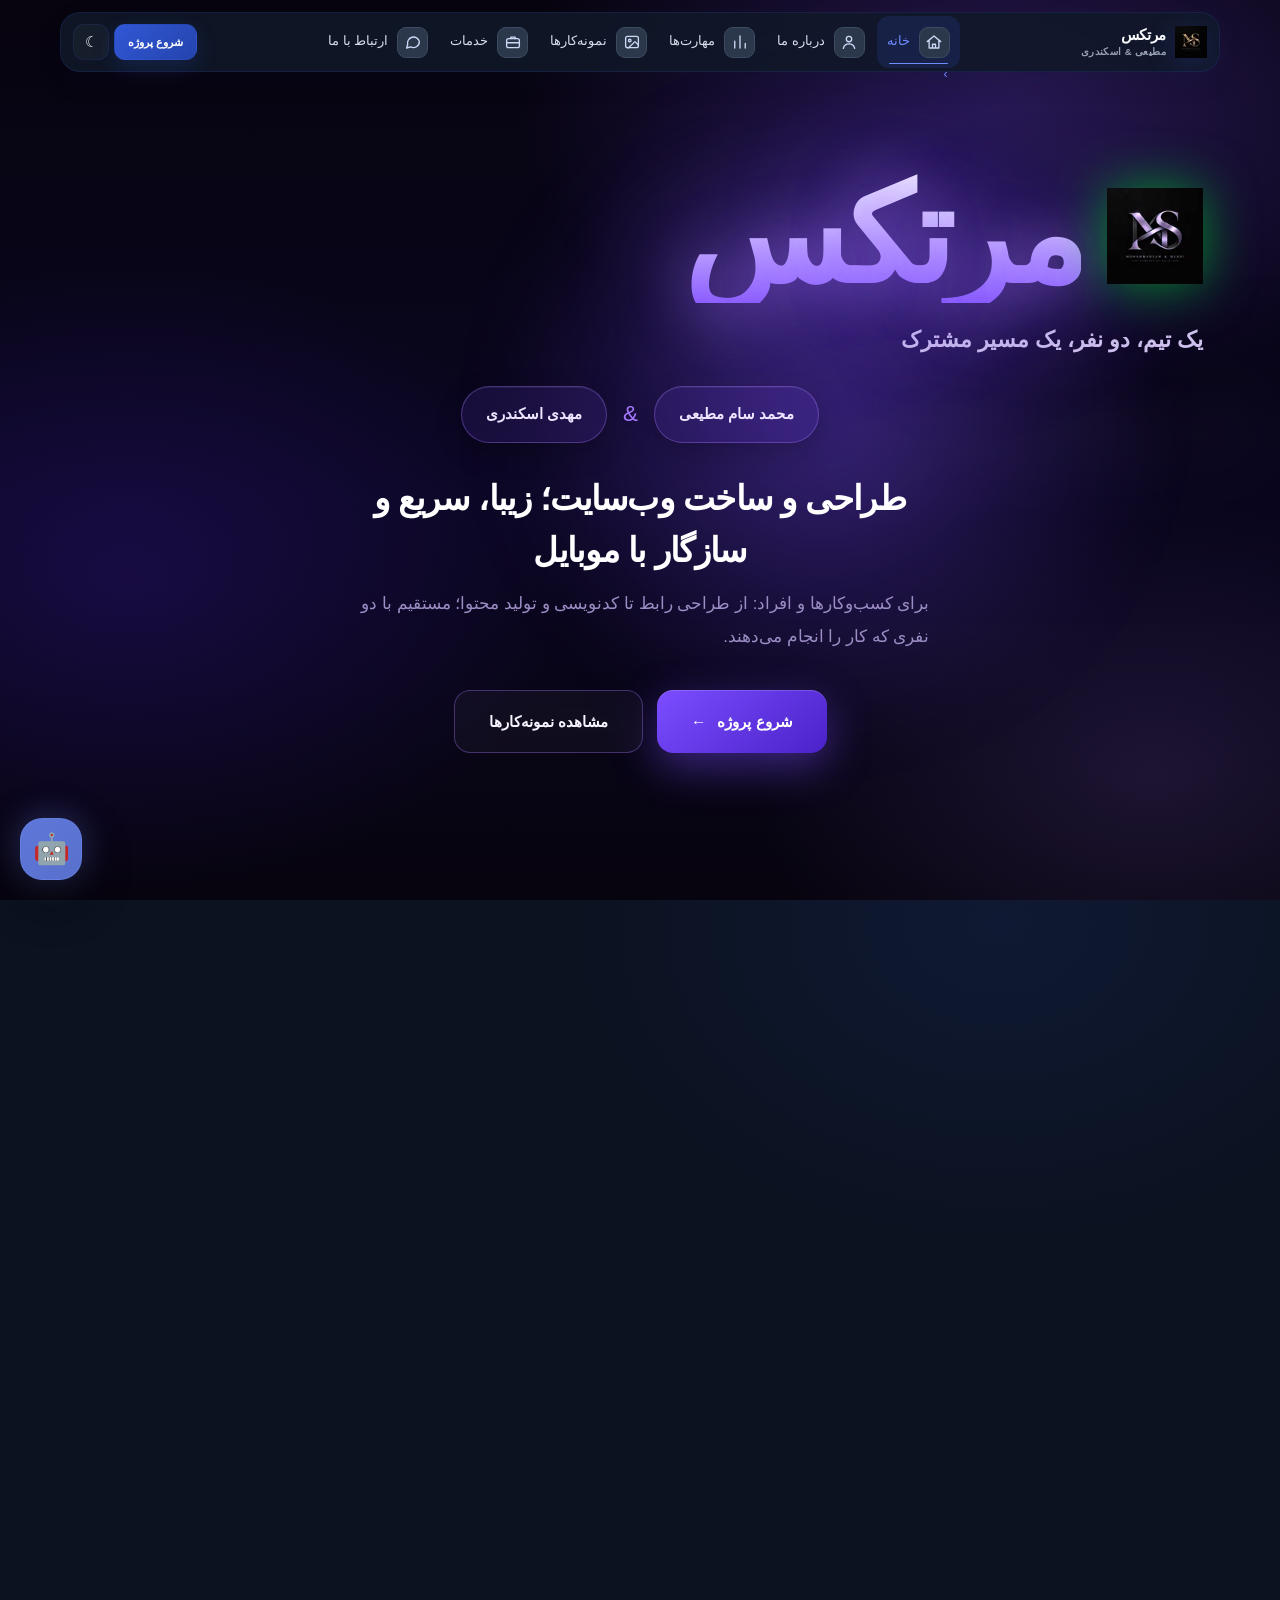
==== commit 80b523e4: "Update Merteks website" ====
--- a/index.html
+++ b/index.html
@@ -3,74 +3,95 @@
 <head>
 <meta charset="UTF-8">
 <meta name="viewport" content="width=device-width, initial-scale=1, viewport-fit=cover">
-<meta name="theme-color" content="#111827">
-<meta name="description" content="مرتکس — گروه دو نفره محمد سام مطیعی و مهدی اسکندری · طراحی سایت و برنامه‌نویسی">
+<title>مرتکس | طراحی سایت و برنامه‌نویسی — محمد سام مطیعی و مهدی اسکندری</title>
+<meta name="description" content="مرتکس، گروه دو نفره محمد سام مطیعی و مهدی اسکندری؛ طراحی وب‌سایت، توسعه فرانت‌اند، بازطراحی سایت، سازگاری با موبایل و تولید محتوا.">
 <meta name="robots" content="index,follow,max-image-preview:large">
+<meta name="theme-color" content="#0b1220">
 <meta name="color-scheme" content="dark light">
+<link rel="canonical" href="https://YOUR-DOMAIN.com/">
+
+<meta http-equiv="Content-Security-Policy" content="default-src 'self'; script-src 'self'; style-src 'self' 'unsafe-inline' https://fonts.googleapis.com; font-src https://fonts.gstatic.com; img-src 'self' data: blob: https://xpkckkosnnixshbarieo.supabase.co; connect-src 'self' https://xpkckkosnnixshbarieo.supabase.co; object-src 'none'; base-uri 'self'; form-action 'self'">
+
 <meta property="og:type" content="website">
+<meta property="og:site_name" content="مرتکس">
+<meta property="og:locale" content="fa_IR">
 <meta property="og:title" content="مرتکس | طراحی سایت و برنامه‌نویسی">
-<meta property="og:description" content="مرتکس — گروه دو نفره محمد سام مطیعی و مهدی اسکندری؛ طراحی سایت، برنامه‌نویسی و تولید محتوا.">
-<meta property="og:locale" content="fa_IR">
-<title>مرتکس | محمد سام مطیعی و مهدی اسکندری</title>
+<meta property="og:description" content="گروه دو نفره مرتکس؛ طراحی وب‌سایت، برنامه‌نویسی و تولید محتوا.">
+<meta property="og:url" content="https://YOUR-DOMAIN.com/">
+<meta property="og:image" content="https://YOUR-DOMAIN.com/assets/og-image.png">
+<meta property="og:image:width" content="1200">
+<meta property="og:image:height" content="630">
+<meta name="twitter:card" content="summary_large_image">
+<meta name="twitter:title" content="مرتکس | طراحی سایت و برنامه‌نویسی">
+<meta name="twitter:description" content="گروه دو نفره مرتکس؛ طراحی وب‌سایت، برنامه‌نویسی و تولید محتوا.">
+<meta name="twitter:image" content="https://YOUR-DOMAIN.com/assets/og-image.png">
+
+<link rel="icon" href="favicon.ico" sizes="any">
+<link rel="icon" type="image/png" sizes="32x32" href="assets/favicon-32.png">
+<link rel="apple-touch-icon" href="assets/apple-touch-icon.png">
+<link rel="manifest" href="site.webmanifest">
+
 <link rel="preconnect" href="https://fonts.googleapis.com">
 <link rel="preconnect" href="https://fonts.gstatic.com" crossorigin>
-<link rel="preload" as="style" href="https://fonts.googleapis.com/css2?family=Amiri:wght@700&family=Vazirmatn:wght@400;500;700;800;900&display=swap">
-<link rel="stylesheet" href="https://fonts.googleapis.com/css2?family=Amiri:wght@700&family=Vazirmatn:wght@400;500;700;800;900&display=swap" media="print" onload="this.media='all'">
-<noscript><link rel="stylesheet" href="https://fonts.googleapis.com/css2?family=Amiri:wght@700&family=Vazirmatn:wght@400;500;700;800;900&display=swap"></noscript>
-
-  <link rel="stylesheet" href="css/style.css">
-  <script src="js/config.js" defer></script>
+<link rel="preconnect" href="https://xpkckkosnnixshbarieo.supabase.co" crossorigin>
+<link rel="stylesheet" id="mxFonts" href="https://fonts.googleapis.com/css2?family=Amiri:wght@700&amp;family=Vazirmatn:wght@400;500;700;800;900&amp;display=swap" media="print">
+<noscript><link rel="stylesheet" href="https://fonts.googleapis.com/css2?family=Amiri:wght@700&amp;family=Vazirmatn:wght@400;500;700;800;900&amp;display=swap"></noscript>
+<link rel="preload" as="image" href="assets/ms-logo-256.webp" type="image/webp">
+<link rel="stylesheet" href="css/style.css">
+<script src="js/config.js" defer></script>
+<script src="js/app.js" defer></script>
+
+<script type="application/ld+json">
+{"@context":"https://schema.org","@type":"ProfessionalService","name":"مرتکس","alternateName":"Merteks","url":"https://YOUR-DOMAIN.com/","logo":"https://YOUR-DOMAIN.com/assets/icon-512.png","image":"https://YOUR-DOMAIN.com/assets/og-image.png","description":"گروه دو نفره طراحی وب‌سایت، برنامه‌نویسی و تولید محتوا","telephone":"+989197029213","inLanguage":"fa","founder":[{"@type":"Person","name":"محمد سام مطیعی"},{"@type":"Person","name":"مهدی اسکندری"}],"sameAs":["https://www.instagram.com/merteks.m/","https://t.me/merteks_m","https://eitaa.com/mmd2010s"],"makesOffer":[{"@type":"Offer","itemOffered":{"@type":"Service","name":"طراحی وب‌سایت"}},{"@type":"Offer","itemOffered":{"@type":"Service","name":"توسعه فرانت‌اند"}},{"@type":"Offer","itemOffered":{"@type":"Service","name":"بازطراحی و بهبود سایت"}},{"@type":"Offer","itemOffered":{"@type":"Service","name":"تولید محتوا و تدوین ویدیو"}}]}
+</script>
 </head>
 <body>
-
-
-<div class="progress" id="progress" aria-hidden="true"></div>
+<a class="mx-skip" href="#mxDeck">پرش به محتوای اصلی</a>
+
+<div id="mxScrollBar" aria-hidden="true"></div>
 
 <nav class="nav" aria-label="ناوبری اصلی">
- <a class="brand" href="#home">
- <img class="brand-logo" src="assets/ms-logo.webp" width="256" height="256" decoding="async" alt="">
- <span class="brand-name">مرتکس<small>مطیعی &amp; اسکندری</small></span>
- </a>
- <div class="links" id="links">
- <a href="#home">خانه</a>
- <a href="#about">درباره ما</a>
- <a href="#skills">مهارت‌ها</a>
- <a href="#projects">پروژه‌ها</a>
- <a href="#services">خدمات</a>
- <a href="#contact">اطلاع رسانی</a>
-  <a href="#order" class="order-link" data-open-order>سفارشات</a>
- </div>
- <div class="nav-tools">
- <button class="tool-btn order-nav-btn" id="merteksOrderOpen" aria-label="ثبت سفارش" title=" سفارش">🛒</button>
- <button class="tool-btn" id="themeBtn" aria-label="تغییر حالت روشن و تاریک" title="حالت روشن / تاریک">☾</button>
- <button class="tool-btn menu-btn" id="menuBtn" aria-label="باز کردن منو" aria-expanded="false">☰</button>
- </div>
+  <a class="brand" href="#home">
+    <img class="brand-logo" src="assets/ms-logo-64.webp" width="64" height="64" decoding="async" alt="">
+    <span class="brand-name">مرتکس<small>مطیعی &amp; اسکندری</small></span>
+  </a>
+  <div class="links" id="links">
+    <a href="#home">خانه</a>
+    <a href="#about">درباره ما</a>
+    <a href="#skills">مهارت‌ها</a>
+    <a href="#projects">نمونه‌کارها</a>
+    <a href="#services">خدمات</a>
+    <a href="#contact">ارتباط با ما</a>
+  </div>
+  <div class="nav-tools">
+    <button class="tool-btn order-nav-btn" id="merteksOrderOpen" type="button" title="شروع پروژه">شروع پروژه</button>
+    <button class="tool-btn" id="themeBtn" type="button" aria-label="تغییر حالت روشن و تاریک" title="حالت روشن / تاریک">☾</button>
+    <button class="tool-btn menu-btn" id="menuBtn" type="button" aria-label="باز کردن منو" aria-expanded="false">☰</button>
+  </div>
 </nav>
 
 <div class="nl-bg" aria-hidden="true"></div>
-<img class="nl-watermark" src="assets/ms-logo.webp" width="256" height="256" decoding="async" alt="" aria-hidden="true">
-<canvas id="nlGl" aria-hidden="true"></canvas>
-
-<!-- MERTEKS CINEMATIC INTRO -->
-<div id="introScreen" class="intro-screen" aria-hidden="false">
+<img class="nl-watermark" src="assets/ms-logo-256.webp" width="256" height="256" decoding="async" alt="" aria-hidden="true">
+
+<div id="introScreen" class="intro-screen" aria-hidden="true">
   <div class="simple-intro" role="presentation">
-    <div class="simple-intro-logo" aria-hidden="true"><img src="assets/ms-logo.webp" width="640" height="640" decoding="async" fetchpriority="high" alt="Mohammadsam & Mehdi"></div>
+    <div class="simple-intro-logo" aria-hidden="true"><img src="assets/ms-logo-256.webp" width="256" height="256" decoding="async" fetchpriority="high" alt=""></div>
     <div class="simple-intro-kicker">WELCOME TO</div>
-    <h1>MERTEKS</h1>
+    <div class="sit">MERTEKS</div>
     <p>DESIGN · CODE · EXPERIENCE</p>
     <div class="intro-line"><span></span></div>
   </div>
 </div>
 
-<main id="mxDeck">
+<main id="mxDeck" tabindex="-1">
 
   <section class="slide" id="home" data-title="خانه">
     <div class="inner">
       <span class="halo" aria-hidden="true"></span>
 
       <div class="wordmark reveal" style="--d:120ms">
-        <img src="assets/ms-logo.webp" width="256" height="256" decoding="async" alt="">
-        <h1>مرتکس</h1>
+        <img src="assets/ms-logo-128.webp" width="128" height="128" decoding="async" alt="لوگوی مرتکس">
+        <div class="wm-name">مرتکس</div>
       </div>
 
       <p class="tagline reveal" style="--d:260ms">یک تیم، دو نفر، یک مسیر مشترک</p>
@@ -81,12 +102,12 @@
         <div class="member">مهدی اسکندری</div>
       </div>
 
-      <p class="hero-sub reveal" style="--d:540ms">ساخت تجربه‌های دیجیتال با طراحی، کدنویسی و ایده‌های مشترک</p>
-      <p class="hero-copy reveal" style="--d:660ms">جایی برای معرفی مسیر، مهارت‌ها و پروژه‌هایی که با همکاری و ایده‌های مشترک شکل می‌گیرند.</p>
+      <h1 class="hero-sub reveal" style="--d:540ms">طراحی و ساخت وب‌سایت؛ زیبا، سریع و سازگار با موبایل</h1>
+      <p class="hero-copy reveal" style="--d:660ms">برای کسب‌وکارها و افراد: از طراحی رابط تا کدنویسی و تولید محتوا؛ مستقیم با دو نفری که کار را انجام می‌دهند.</p>
 
       <div class="actions reveal" style="--d:800ms">
-        <a class="btn btn-primary" href="#projects">مشاهده پروژه‌های ما <span>←</span></a>
-        <a class="btn btn-ghost" href="#contact">اطلاع رسانی</a>
+        <a class="btn btn-primary" href="#order" data-open-order>شروع پروژه <span>←</span></a>
+        <a class="btn btn-ghost" href="#projects">مشاهده نمونه‌کارها</a>
       </div>
     </div>
   </section>
@@ -102,112 +123,92 @@
       <div class="bento">
         <article class="cell cell-about reveal">
           <h3><span class="accent">محمد سام مطیعی</span> و <span class="accent">مهدی اسکندری</span></h3>
-          <p>دو نفر از یک گروه با علاقه مشترک به فناوری، طراحی و ساختن. روی طراحی رابط‌های مدرن، تجربه کاربری، برنامه‌نویسی Python و هوش مصنوعی کار می‌کنیم و هدفمان این است که هر پروژه علاوه بر ظاهر حرفه‌ای، سریع، خوانا و استفاده از آن راحت باشد.</p>
+          <p>دو نفر از یک گروه با علاقه مشترک به فناوری، طراحی و ساختن. روی طراحی رابط‌های مدرن، تجربه کاربری، برنامه‌نویسی Python و هوش مصنوعی کار می‌کنیم.</p>
           <div class="quote">«یک طراحی خوب فقط زیبا نیست؛ باید حس خوب استفاده کردن را هم منتقل کند.»</div>
         </article>
 
         <div class="cell cell-members reveal">
-        <div class="person">
-          <span class="dotmark"></span>
-          <div><b>محمد سام مطیعی</b><small>طراحی سایت و برنامه‌نویسی</small></div>
-        </div>
-        <div class="person">
-          <span class="dotmark"></span>
-          <div><b>مهدی اسکندری</b><small>برنامه‌نویس و متخصص تولید محتوا</small></div>
-        </div>
-        </div>
-
-        <article class="cell cell-skills reveal">
+          <div class="person">
+            <span class="dotmark"></span>
+            <div><b>محمد سام مطیعی</b><small>طراحی سایت و برنامه‌نویسی</small></div>
+          </div>
+          <div class="person">
+            <span class="dotmark"></span>
+            <div><b>مهدی اسکندری</b><small>برنامه‌نویس و متخصص تولید محتوا</small></div>
+          </div>
+        </div>
+
+        <article class="cell cell-skills reveal" id="skills">
           <div class="kicker">OUR SKILLS</div>
           <h3>مهارت‌ها</h3>
           <div class="skill-row">
-          <div class="skill" style="--i:0">
-            <div class="skill-top"><b>HTML</b><span>ساختار</span></div>
-            <div class="bar"><i style="--w:92%"></i></div>
-          </div>
-          <div class="skill" style="--i:1">
-            <div class="skill-top"><b>CSS</b><span>طراحی</span></div>
-            <div class="bar"><i style="--w:88%"></i></div>
-          </div>
-          <div class="skill" style="--i:2">
-            <div class="skill-top"><b>JavaScript</b><span>تعاملی</span></div>
-            <div class="bar"><i style="--w:76%"></i></div>
-          </div>
-          <div class="skill" style="--i:3">
-            <div class="skill-top"><b>Python</b><span>برنامه‌نویسی</span></div>
-            <div class="bar"><i style="--w:78%"></i></div>
-          </div>
-          <div class="skill" style="--i:4">
-            <div class="skill-top"><b>هوش مصنوعی</b><span>AI</span></div>
-            <div class="bar"><i style="--w:72%"></i></div>
-          </div>
-          <div class="skill" style="--i:5">
-            <div class="skill-top"><b>UI / UX</b><span>رابط کاربری</span></div>
-            <div class="bar"><i style="--w:84%"></i></div>
-          </div>
-          <div class="skill" style="--i:6">
-            <div class="skill-top"><b>ساخت و تدوین ویدیو</b><span>تدوین ویدیو</span></div>
-            <div class="bar"><i style="--w:80%"></i></div>
-          </div>
+            <div class="skill" style="--i:0"><div class="skill-top"><b>HTML</b><span>ساختار</span></div><div class="bar" aria-hidden="true"><i style="--w:92%"></i></div></div>
+            <div class="skill" style="--i:1"><div class="skill-top"><b>CSS</b><span>طراحی</span></div><div class="bar" aria-hidden="true"><i style="--w:88%"></i></div></div>
+            <div class="skill" style="--i:2"><div class="skill-top"><b>JavaScript</b><span>تعاملی</span></div><div class="bar" aria-hidden="true"><i style="--w:80%"></i></div></div>
+            <div class="skill" style="--i:3"><div class="skill-top"><b>Python</b><span>برنامه‌نویسی</span></div><div class="bar" aria-hidden="true"><i style="--w:75%"></i></div></div>
+            <div class="skill" style="--i:4"><div class="skill-top"><b>هوش مصنوعی</b><span>AI</span></div><div class="bar" aria-hidden="true"><i style="--w:70%"></i></div></div>
+            <div class="skill" style="--i:5"><div class="skill-top"><b>UI / UX</b><span>رابط کاربری</span></div><div class="bar" aria-hidden="true"><i style="--w:85%"></i></div></div>
+            <div class="skill" style="--i:6"><div class="skill-top"><b>ساخت و تدوین ویدیو</b><span>تدوین ویدیو</span></div><div class="bar" aria-hidden="true"><i style="--w:78%"></i></div></div>
           </div>
         </article>
 
         <div class="cell cell-stats reveal">
-        <div class="stat"><strong>۲</strong><span>عضو یک گروه</span></div>
-        <div class="stat"><strong>∞</strong><span>ایده برای ساختن</span></div>
-        <div class="stat"><strong>۱</strong><span>مسیر مشترک</span></div>
-        </div>
-      </div>
-    </div>
-  </section>
-
-  <section class="slide" id="projects" data-title="پروژه‌ها">
-    <div class="inner">
-      <div class="section-head reveal">
-        <div class="kicker">OUR WORK</div>
-        <h2 class="section-title">فعالیت‌های ما</h2>
-        <p class="section-desc">نمونه‌ای از ایده‌ها و کارهایی که می‌توانیم مشترک طراحی و توسعه دهیم.</p>
-      </div>
-      <div class="grid-proj">
-        <article class="proj reveal">
-          <span class="num">۰۱</span>
-          <span class="ico">✦</span>
+          <div class="stat"><strong>۲</strong><span>عضو یک گروه</span></div>
+          <div class="stat"><strong>۷</strong><span>حوزهٔ مهارتی</span></div>
+          <div class="stat"><strong>۵</strong><span>خدمت اصلی</span></div>
+        </div>
+      </div>
+    </div>
+  </section>
+
+  <section class="mx-public-projects" id="projects" aria-label="پروژه‌های مرتکس">
+    <div class="wrap">
+      <div class="section-head reveal">
+        <span class="kicker">PORTFOLIO</span>
+        <h2 class="section-title">نمونه‌کارها</h2>
+        <p class="section-desc">کارهایی که تا امروز انجام داده‌ایم.</p>
+      </div>
+      <div id="mxProjectsGrid" class="mx-projects-grid"></div>
+      <div id="mxProjectsEmpty" class="mx-projects-empty" hidden><p>نمونه‌کارها به‌زودی در این بخش اضافه می‌شود. برای دیدن کارهای قبلی یا شروع پروژه، با ما در ارتباط باشید.</p><a class="btn btn-primary" href="#order" data-open-order>شروع پروژه</a></div>
+      <div class="mx-ideas">
+        <h3 class="mx-ideas-title reveal">ایده‌هایی که می‌توانیم برایتان بسازیم</h3>
+        <p class="mx-ideas-desc reveal">نمونه‌ای از پروژه‌هایی که می‌توانیم طراحی و توسعه دهیم (این‌ها ایده‌اند، نه پروژهٔ تحویل‌شده).</p>
+        <div class="grid-proj">
+        <article class="proj reveal">
+          <span class="num">۰۱</span><span class="ico">✦</span>
           <h3>وب‌سایت شخصی</h3>
           <p>پرتفولیویی مدرن با تمرکز روی هویت شخصی، تایپوگرافی، انیمیشن و تجربه کاربری روان.</p>
           <div class="tags"><span class="tag">HTML</span><span class="tag">CSS</span><span class="tag">JavaScript</span></div>
         </article>
         <article class="proj reveal">
-          <span class="num">۰۲</span>
-          <span class="ico">◈</span>
+          <span class="num">۰۲</span><span class="ico">◈</span>
           <h3>داشبورد هوشمند</h3>
           <p>رابط داده‌محور برای نمایش اطلاعات، وضعیت‌ها و ابزارهای هوشمند با ظاهر حرفه‌ای.</p>
           <div class="tags"><span class="tag">UI/UX</span><span class="tag">Python</span><span class="tag">AI</span></div>
         </article>
         <article class="proj reveal">
-          <span class="num">۰۳</span>
-          <span class="ico">⌘</span>
+          <span class="num">۰۳</span><span class="ico">⌘</span>
           <h3>لندینگ پیج</h3>
           <p>صفحه فرود سریع و واکنش‌گرا با ساختار واضح، دعوت به اقدام و جزئیات بصری جذاب.</p>
           <div class="tags"><span class="tag">Responsive</span><span class="tag">UX</span><span class="tag">Frontend</span></div>
         </article>
         <article class="proj reveal">
-          <span class="num">۰۴</span>
-          <span class="ico">▶</span>
+          <span class="num">۰۴</span><span class="ico">▶</span>
           <h3>ساخت و ادیت ویدیو</h3>
           <p>ساخت، ادیت و تدوین ویدیوهای حرفه‌ای برای معرفی، تبلیغات و شبکه‌های اجتماعی.</p>
           <div class="tags"><span class="tag">Video</span><span class="tag">Editing</span><span class="tag">Content</span></div>
         </article>
         <article class="proj reveal">
-          <span class="num">۰۵</span>
-          <span class="ico">✦</span>
+          <span class="num">۰۵</span><span class="ico">✦</span>
           <h3>تولید محتوا</h3>
           <p>تولید محتوای خلاقانه و هدفمند برای معرفی برند، شبکه‌های اجتماعی و جذب مخاطب.</p>
           <div class="tags"><span class="tag">Content</span><span class="tag">Social Media</span><span class="tag">Creative</span></div>
         </article>
-
-      </div>
-    </div>
-  </section>
+      </div>
+      </div>
+    </div>
+  </section>
+
 
   <section class="slide" id="services" data-title="خدمات">
     <div class="inner">
@@ -217,64 +218,58 @@
         <p class="section-desc">زمینه‌هایی که برای ساخت و بهتر شدن یک وب‌سایت روی آن‌ها تمرکز می‌کنیم.</p>
       </div>
       <div class="svc-list">
-        <div class="svc reveal">
-          <div class="b">◈</div>
-          <div><h3>طراحی وب‌سایت</h3><p>صفحات مدرن، مرتب و واکنش‌گرا برای نمایش حرفه‌ای در موبایل، تبلت و کامپیوتر.</p></div>
-        </div>
-        <div class="svc reveal">
-          <div class="b">⌘</div>
-          <div><h3>توسعه فرانت‌اند</h3><p>ساخت صفحات تعاملی با HTML، CSS و JavaScript و ایجاد تجربه‌ای روان و کاربردی.</p></div>
-        </div>
-        <div class="svc reveal">
-          <div class="b">✦</div>
-          <div><h3>بهبود ظاهر سایت</h3><p>بازطراحی رنگ، فاصله‌ها، تایپوگرافی و جزئیات بصری برای حرفه‌ای‌تر شدن سایت.</p></div>
-        </div>
-        <div class="svc reveal">
-          <div class="b">↗</div>
-          <div><h3>سازگاری با موبایل</h3><p>بهینه‌سازی چیدمان تا سایت در همه صفحه‌ها مرتب و قابل استفاده باقی بماند.</p></div>
-        </div>
-        <div class="svc reveal">
-          <div class="b">✍</div>
-          <div><h3>تولید محتوا</h3><p>ساخت ویدیو و محتوای بصری برای سایت و شبکه‌های اجتماعی.</p></div>
-        </div>
-
-      </div>
-    </div>
-  </section>
-
-  <section class="slide" id="contact" data-title="اطلاع رسانی">
+        <div class="svc reveal"><div class="b">◈</div><div><h3>طراحی وب‌سایت</h3><p>صفحات مدرن، مرتب و واکنش‌گرا برای نمایش حرفه‌ای در موبایل، تبلت و کامپیوتر.</p></div></div>
+        <div class="svc reveal"><div class="b">⌘</div><div><h3>توسعه فرانت‌اند</h3><p>ساخت صفحات تعاملی با HTML، CSS و JavaScript و ایجاد تجربه‌ای روان و کاربردی.</p></div></div>
+        <div class="svc reveal"><div class="b">✦</div><div><h3>بهبود ظاهر سایت</h3><p>بازطراحی رنگ، فاصله‌ها، تایپوگرافی و جزئیات بصری برای حرفه‌ای‌تر شدن سایت.</p></div></div>
+        <div class="svc reveal"><div class="b">↗</div><div><h3>سازگاری با موبایل</h3><p>بهینه‌سازی چیدمان تا سایت در همه صفحه‌ها مرتب و قابل استفاده باقی بماند.</p></div></div>
+        <div class="svc reveal"><div class="b">✍</div><div><h3>تولید محتوا</h3><p>ساخت ویدیو و محتوای بصری برای سایت و شبکه‌های اجتماعی.</p></div></div>
+      </div>
+
+      <div class="section-head reveal" style="margin-top:56px">
+        <div class="kicker">HOW WE WORK</div>
+        <h2 class="section-title">مراحل کار</h2>
+        <p class="section-desc">مسیر ساده از اولین پیام تا تحویل پروژه.</p>
+      </div>
+      <div class="svc-list">
+        <div class="svc reveal"><div class="b">۱</div><div><h3>گفتگو و نیازسنجی</h3><p>هدف سایت، مخاطب و نمونه‌های موردعلاقه‌تان را می‌شنویم.</p></div></div>
+        <div class="svc reveal"><div class="b">۲</div><div><h3>طراحی</h3><p>ظاهر و چیدمان صفحه‌ها پیش از شروع کدنویسی مشخص می‌شود.</p></div></div>
+        <div class="svc reveal"><div class="b">۳</div><div><h3>توسعه و آزمایش</h3><p>ساخت صفحه‌ها و بررسی آن‌ها در موبایل و کامپیوتر.</p></div></div>
+        <div class="svc reveal"><div class="b">۴</div><div><h3>تحویل</h3><p>تحویل پروژه و اصلاحات نهایی.</p></div></div>
+      </div>
+    </div>
+  </section>
+
+  <section class="slide" id="contact" data-title="ارتباط با ما">
     <div class="inner">
       <div class="section-head reveal">
         <div class="kicker">GET IN TOUCH</div>
         <h2 class="section-title">ارتباط با ما</h2>
-        <p class="section-desc">برای دریافت اطلاع‌رسانی و پیگیری درخواست‌ها، از راه‌های زیر با ما در ارتباط باشید.</p>
+        <p class="section-desc">برای شروع پروژه یا پرسیدن سؤال، از راه‌های زیر با ما در ارتباط باشید.</p>
       </div>
 
       <div class="contact-grid">
         <div class="cbox reveal" style="--d:160ms">
-          <div class="kicker">NEWS &amp; UPDATES</div>
-          <h2>اطلاع رسانی</h2>
-          <p>برای دریافت اطلاع‌رسانی و دنبال‌کردن آخرین مطالب، از راه‌های زیر همراه ما باشید.</p>
+          <div class="kicker">SOCIAL</div>
+          <h2>شبکه‌های اجتماعی</h2>
+          <p>برای دیدن کارهای جدید و خبرهای ما، دنبالمان کنید یا همان‌جا پیام بدهید.</p>
           <div class="social-row">
-            <a class="social" href="https://www.instagram.com/merteks.m/?stkn=bzZ6NzllYTFlZ3Zr" target="_blank" rel="noopener noreferrer">
-              <span class="social-icon"><svg viewBox="0 0 24 24" width="22" height="22" aria-hidden="true" focusable="false"><defs><linearGradient id="igGradient" x1="0" y1="1" x2="1" y2="0"><stop offset="0" stop-color="#F9CE34"/><stop offset=".45" stop-color="#EE2A7B"/><stop offset="1" stop-color="#6228D7"/></linearGradient></defs><rect x="3" y="3" width="18" height="18" rx="5" fill="none" stroke="url(#igGradient)" stroke-width="2"/><circle cx="12" cy="12" r="4" fill="none" stroke="url(#igGradient)" stroke-width="2"/><circle cx="17.3" cy="6.8" r="1.1" fill="#EE2A7B"/></svg></span>
+            <a class="social" href="https://www.instagram.com/merteks.m/" target="_blank" rel="noopener noreferrer">
+              <span class="social-icon"><svg viewBox="0 0 24 24" width="22" height="22" aria-hidden="true" focusable="false"><defs><linearGradient id="igGradient" x1="0" y1="1" x2="1" y2="0"><stop offset="0" stop-color="#F9CE34"/><stop offset=".45" stop-color="#EE2A7B"/><stop offset="1" stop-color="#6228D7"/></linearGradient></defs><rect x="3" y="3" width="18" height="18" rx="5.2" fill="none" stroke="url(#igGradient)" stroke-width="2"/><circle cx="12" cy="12" r="4.1" fill="none" stroke="url(#igGradient)" stroke-width="2"/><circle cx="17.2" cy="6.8" r="1.2" fill="url(#igGradient)"/></svg></span>
               <span>اینستاگرام</span>
             </a>
             <a class="social" href="https://t.me/merteks_m" target="_blank" rel="noopener noreferrer">
-              <span class="social-icon"><svg viewBox="0 0 24 24" width="22" height="22" aria-hidden="true" focusable="false"><circle cx="12" cy="12" r="10" fill="#26A5E4"/><path d="M17.2 7.3 15 17c-.16.69-.56.86-1.13.54l-3.08-2.27-1.49 1.43c-.17.17-.31.31-.64.31l.22-3.14 5.72-5.17c.25-.22-.05-.35-.39-.13L7.15 12.2l-3.02-.94c-.66-.2-.67-.66.14-.98l11.81-4.55c.55-.2 1.03.13 1.12.57Z" fill="#fff"/></svg></span>
+              <span class="social-icon"><svg viewBox="0 0 24 24" width="22" height="22" aria-hidden="true" focusable="false"><circle cx="12" cy="12" r="10" fill="#26A5E4"/><path d="M17.2 7.3 15 17c-.16.69-.56.86-1.13.54l-3.08-2.27-1.49 1.43c-.17.17-.31.31-.64.31l.22-3.14 5.72-5.17c.25-.22-.05-.35-.39-.13L7.15 12.2l-3.02-.94c-.66-.2-.67-.66.14-.98l11.8-4.55c.55-.2 1.03.13.85.96z" fill="#fff"/></svg></span>
               <span>تلگرام</span>
             </a>
           </div>
         </div>
 
         <div class="cbox order reveal" style="--d:260ms">
-          <div class="kicker">ORDER</div>
-          <h2>پشتیبانی</h2>
-          <p>برای دریافت راهنمایی، پاسخ به سوالات و پیگیری درخواست‌های خود، مستقیماً با ما در ارتباط باشید.</p>
+          <div class="kicker">DIRECT</div>
+          <h2>تماس مستقیم</h2>
+          <p>برای مشاوره، پرسیدن سؤال یا پیگیری درخواست، مستقیم پیام بدهید یا تماس بگیرید.</p>
           <div class="social-row">
-            <a class="social" href="https://eitaa.com/mmd2010s" target="_blank" rel="noopener noreferrer" aria-label="ایتا">
-              <span>ایتا</span>
-            </a>
+            <a class="social" href="https://eitaa.com/mmd2010s" target="_blank" rel="noopener noreferrer" aria-label="ایتا"><span>ایتا</span></a>
             <a class="social phone-order" href="tel:09197029213" aria-label="تماس تلفنی با 09197029213">
               <span class="social-icon">☎</span>
               <span>09197029213</span>
@@ -287,52 +282,12 @@
 
 </main>
 
-<footer>طراحی و توسعه با <b>♥</b> توسط محمد سام مطیعی و مهدی اسکندری · © 2026</footer>
+<footer>طراحی و توسعه با <b>♥</b> توسط محمد سام مطیعی و مهدی اسکندری · © 2026<br><small>اطلاعات فرم‌ها و متن گفتگو با دستیار فقط برای پاسخ به شما و بهبود خدمات ذخیره می‌شود.</small></footer>
 
 <div class="toast" id="toast" role="status" aria-live="polite"></div>
-<button class="back-top" id="backTop" aria-label="بازگشت به بالا">↑</button>
-
-<div class="modal" id="projectModal" aria-hidden="true">
- <div class="modal-backdrop" data-close="1"></div>
- <div class="modal-card" role="dialog" aria-modal="true" aria-labelledby="modalTitle">
- <button class="modal-close" id="modalClose" aria-label="بستن">×</button>
- <span class="modal-kicker">PROJECT PREVIEW</span>
- <h3 id="modalTitle">جزئیات پروژه</h3>
- <p id="modalText"></p>
- <div class="modal-tags" id="modalTags"></div>
- </div>
-</div>
-
-<!-- ============================================================
-     MERTEKS ADD-ON PACK — appended only; existing code untouched
-     Projects + mobile menu polish + original intro restore
-     ============================================================ -->
-
-<!-- ============================================================
-     MERTEKS MENU STICKERS — ONE CLEAN SYSTEM
-     Works on desktop and mobile. Uses CSS icons, so no duplicate
-     sticker elements are created in the DOM.
-     ============================================================ -->
-
-<!-- MERTEKS DESKTOP STICKERS ADD-ON — appended only -->
-<!-- Merteks: universal section stickers for desktop + mobile (append-only) -->
-<!-- FIX: prevent duplicate sticker icons on mobile; keep desktop stickers -->
-
-<!-- MERTEKS MENU UPDATE: remove old Projects menu item and add registered Projects link -->
-
-<!-- MERTEKS FINAL MENU ORDER + OUTSIDE CLICK FIX -->
-
-<!-- MERTEKS FINAL ICON MAPPING FIX -->
-
-<!-- MERTEKS FLOATING ADMIN + ENTER LOGIN FIX -->
-
-<button id="merteksAdminFab"
-        type="button"
-        aria-label="باز کردن پنل مدیریت"
-        title="پنل مدیریت">
-  <span class="admin-gear" aria-hidden="true">⚙</span>
-</button>
-
-  <script src="js/app.js" defer></script>
+<button class="back-top" id="backTop" type="button" aria-label="بازگشت به بالا">↑</button>
+
+<button id="mxAiFab" type="button" aria-label="گفتگو با دستیار خودکار مرتکس" title="دستیار خودکار مرتکس"><span class="mx-assistant-rays" aria-hidden="true"><span class="mx-assistant-ray" style="--ray-angle:0deg;--ray-delay:0s"></span><span class="mx-assistant-ray" style="--ray-angle:36deg;--ray-delay:-.09s"></span><span class="mx-assistant-ray" style="--ray-angle:72deg;--ray-delay:-.18s"></span><span class="mx-assistant-ray" style="--ray-angle:108deg;--ray-delay:-.27s"></span><span class="mx-assistant-ray" style="--ray-angle:144deg;--ray-delay:-.36s"></span><span class="mx-assistant-ray" style="--ray-angle:180deg;--ray-delay:-.45s"></span><span class="mx-assistant-ray" style="--ray-angle:216deg;--ray-delay:-.54s"></span><span class="mx-assistant-ray" style="--ray-angle:252deg;--ray-delay:-.63s"></span><span class="mx-assistant-ray" style="--ray-angle:288deg;--ray-delay:-.72s"></span><span class="mx-assistant-ray" style="--ray-angle:324deg;--ray-delay:-.81s"></span></span><span class="mx-assistant-robot" aria-hidden="true">🤖</span></button>
+
 </body>
 </html>
--- a/css/style.css
+++ b/css/style.css
@@ -1,2807 +1 @@
-
-/* ============================================================
-   SOURCE BLOCK: inline-style-1
-   ============================================================ */
-/* ============================================================
- Tokens — single source of truth. Themes change here only,
- so dark and light can never drift apart.
- ============================================================ */
-:root{
- --bg:#111827;
- --bg-2:#182235;
- --surface:rgba(234,242,255,.035);
- --surface-2:rgba(234,242,255,.065);
- --line:rgba(234,242,255,.14);
- --line-2:rgba(234,242,255,.24);
- --grid:rgba(234,242,255,.13);
- --text:#F8FAFF;
- --text-2:#C9D4EA;
- --muted:#93A4C2;
- --accent:#3157D5;
- --accent-2:#EAF2FF;
- --accent-deep:#2446B5;
- --accent-soft:rgba(49,87,213,.14);
- --violet:#3157D5;
- --cyan:#7FA2FF;
- --ok:#5FD6A0;
- --shadow-sm:0 8px 24px rgba(17,24,39,.28);
- --shadow:0 22px 64px rgba(17,24,39,.42);
- --r-sm:13px; --r:19px; --r-lg:26px;
- --nav-h:60px;
- --font:"Vazirmatn",Tahoma,sans-serif;
- --display:"Amiri",Georgia,serif;
-}
-body.light{
- --bg:#EAF2FF;
- --bg-2:#FFFFFF;
- --surface:rgba(17,24,39,.025);
- --surface-2:rgba(17,24,39,.045);
- --line:rgba(17,24,39,.13);
- --line-2:rgba(17,24,39,.22);
- --grid:rgba(17,24,39,.14);
- --text:#111827;
- --text-2:#334155;
- --muted:#64748B;
- --accent:#3157D5;
- --accent-2:#2446B5;
- --accent-deep:#18358F;
- --accent-soft:rgba(49,87,213,.10);
- --violet:#3157D5;
- --cyan:#3B82F6;
- --ok:#16805A;
- --shadow-sm:0 8px 22px rgba(17,24,39,.10);
- --shadow:0 22px 56px rgba(17,24,39,.14);
-}
-
-*{box-sizing:border-box}
-html{scroll-behavior:smooth;scroll-padding-top:calc(var(--nav-h) + 26px)}
-body{
- margin:0;min-height:100vh;color:var(--text);font-family:var(--font);
- font-size:15px;line-height:1.85;overflow-x:hidden;
- text-rendering:optimizeLegibility;-webkit-font-smoothing:antialiased;
- background:var(--bg);transition:background .35s ease,color .35s ease;
-}
-/* warm ambient wash — never pure black */
-body::before{
- content:"";position:fixed;inset:0;z-index:-2;pointer-events:none;
- background:
- radial-gradient(720px 500px at 76% -10%,color-mix(in srgb,var(--accent) 12%,transparent),transparent 62%),
- radial-gradient(600px 440px at 3% 24%,color-mix(in srgb,var(--violet) 10%,transparent),transparent 66%),
- radial-gradient(640px 500px at 97% 86%,color-mix(in srgb,var(--cyan) 7%,transparent),transparent 68%);
- transition:opacity .35s;
-}
-body.light::before{opacity:.7}
-/* background grid — visible enough to read, soft enough not to glare */
-body::after{
- content:"";position:fixed;inset:0;z-index:-1;pointer-events:none;
- background-image:
- linear-gradient(var(--grid) 1px,transparent 1px),
- linear-gradient(90deg,var(--grid) 1px,transparent 1px);
- background-size:62px 62px;
- mask-image:radial-gradient(circle at 50% 0%,#000,transparent 74%);
- -webkit-mask-image:radial-gradient(circle at 50% 0%,#000,transparent 74%);
-}
-a{color:inherit;text-decoration:none}
-button{font:inherit;color:inherit}
-img{max-width:100%}
-:focus-visible{outline:2px solid var(--accent);outline-offset:3px;border-radius:9px}
-.wrap{width:min(1160px,92%);margin-inline:auto}
-.accent{color:var(--accent-2)}
-
-/* one reusable glass recipe */
-.glass{
- border:1px solid var(--line);
- background:linear-gradient(150deg,var(--surface-2),var(--surface));
- backdrop-filter:blur(22px) saturate(150%);
- -webkit-backdrop-filter:blur(22px) saturate(150%);
- box-shadow:var(--shadow-sm),inset 0 1px rgba(255,255,255,.07);
-}
-body.light .glass{box-shadow:var(--shadow-sm),inset 0 1px rgba(255,255,255,.7)}
-
-.progress{position:fixed;top:0;right:0;height:2px;width:0;z-index:200;
- background:linear-gradient(90deg,var(--violet),var(--accent-2),var(--cyan))}
-
-/* ---------------- nav ---------------- */
-.nav{
- position:fixed;top:12px;inset-inline:0;margin-inline:auto;z-index:90;
- width:min(1160px,94%);height:var(--nav-h);
- display:flex;align-items:center;justify-content:space-between;gap:12px;
- padding-inline:12px;border-radius:var(--r);
- border:1px solid var(--line);background:color-mix(in srgb,var(--bg) 74%,transparent);
- backdrop-filter:blur(26px) saturate(150%);-webkit-backdrop-filter:blur(26px) saturate(150%);
- box-shadow:var(--shadow-sm);transition:background .35s,border-color .35s,box-shadow .35s;
-}
-.brand{display:flex;align-items:center;gap:9px;font-weight:800;letter-spacing:-.3px}
-.brand-logo{
- width:32px;height:32px;flex:none;object-fit:contain;
- filter:drop-shadow(0 4px 12px color-mix(in srgb,var(--accent) 26%,transparent));
-}
-.brand-name{font-size:15px;line-height:1.35}
-.brand-name small{display:block;font-size:9.5px;font-weight:600;color:var(--muted);letter-spacing:.4px}
-.links{display:flex;align-items:center;gap:2px}
-.links a{
- position:relative;padding:8px 12px;border-radius:11px;font-size:12.5px;color:var(--text-2);
- transition:color .22s,background .22s;
-}
-.links a::after{
- content:"";position:absolute;bottom:4px;inset-inline:12px;height:1.5px;border-radius:2px;
- background:var(--accent);transform:scaleX(0);transition:transform .25s;
-}
-.links a:hover{color:var(--text);background:var(--surface)}
-.links a:hover::after,.links a.active::after{transform:scaleX(1)}
-.links a.active{color:var(--text)}
-.nav-tools{display:flex;gap:5px;align-items:center}
-.tool-btn{
- width:36px;height:36px;border-radius:11px;cursor:pointer;display:grid;place-items:center;font-size:15px;
- border:1px solid var(--line);background:var(--surface);color:var(--text);
- transition:transform .22s,border-color .22s,background .22s,color .22s;
-}
-.tool-btn:hover{transform:translateY(-2px);border-color:var(--accent);background:var(--accent-soft);color:var(--accent-2)}
-.menu-btn{display:none}
-
-/* ---------------- hero ---------------- */
-.hero{position:relative;padding:calc(var(--nav-h) + 64px) 0 52px;text-align:center}
-
-.hero-showcase{margin:22px auto 0;padding:26px 22px 22px;border-radius:var(--r-lg);max-width:840px;position:relative;overflow:hidden}
-.hero-showcase::after{
- content:"";position:absolute;inset-block-end:-90px;inset-inline-start:-70px;
- width:260px;height:260px;border-radius:50%;pointer-events:none;
- background:radial-gradient(circle,color-mix(in srgb,var(--accent) 13%,transparent),transparent 70%);
-}
-.group-name{
- display:flex;align-items:center;justify-content:center;gap:12px;flex-wrap:wrap;
- font-family:var(--display);font-weight:700;
- font-size:clamp(38px,6.4vw,66px);line-height:1.1;letter-spacing:-.02em;margin:0;
-}
-.group-name .accent{
- background:linear-gradient(105deg,var(--accent-2),var(--accent) 48%,var(--accent-deep));
- -webkit-background-clip:text;background-clip:text;color:transparent;
-}
-.group-logo{
- width:clamp(40px,5.4vw,58px);height:clamp(40px,5.4vw,58px);flex:none;object-fit:contain;
- filter:drop-shadow(0 8px 22px color-mix(in srgb,var(--accent) 30%,transparent));
-}
-.group-tag{margin:10px 0 0;font-size:13px;color:var(--muted)}
-
-/* member names float free inside their own glass pills — no filled badges */
-.members{display:flex;align-items:center;justify-content:center;gap:12px;flex-wrap:wrap;margin-top:22px}
-.member{
- padding:9px 20px;border-radius:999px;font-size:14px;font-weight:700;
- border:1px solid var(--line);background:var(--surface);
- backdrop-filter:blur(16px) saturate(150%);-webkit-backdrop-filter:blur(16px) saturate(150%);
- box-shadow:var(--shadow-sm),inset 0 1px rgba(255,255,255,.06);
- transition:transform .28s,border-color .28s,background .28s;
-}
-.member:hover{transform:translateY(-3px);border-color:color-mix(in srgb,var(--accent) 42%,transparent);background:var(--surface-2)}
-.member-amp{font-family:var(--display);font-size:18px;color:var(--muted)}
-
-.hero-sub{margin:24px auto 0;max-width:620px;font-size:clamp(15px,2vw,19px);font-weight:600;color:var(--text-2);line-height:1.8}
-.hero-copy{margin:10px auto 0;max-width:600px;color:var(--muted);font-size:14px;line-height:2}
-.actions{display:flex;justify-content:center;gap:10px;flex-wrap:wrap;margin-top:24px}
-.btn{
- position:relative;overflow:hidden;display:inline-flex;align-items:center;gap:8px;
- padding:12px 21px;border-radius:14px;font-weight:700;font-size:13.5px;cursor:pointer;
- border:1px solid var(--line);
- transition:transform .28s,box-shadow .28s,background .28s,border-color .28s;
-}
-.btn::before{
- content:"";position:absolute;inset:0;transform:translateX(-130%);transition:transform .7s;
- background:linear-gradient(110deg,transparent 28%,rgba(255,255,255,.28),transparent 62%);
-}
-.btn:hover::before{transform:translateX(130%)}
-.btn-primary{color:#1c1405;border-color:transparent;
- background:linear-gradient(140deg,var(--accent-2),var(--accent),var(--accent-deep));
- box-shadow:0 12px 28px color-mix(in srgb,var(--accent) 26%,transparent)}
-.btn-primary:hover{transform:translateY(-3px);box-shadow:0 18px 40px color-mix(in srgb,var(--accent) 34%,transparent)}
-.btn-ghost{background:var(--surface);color:var(--text)}
-.btn-ghost:hover{transform:translateY(-3px);border-color:var(--accent);background:var(--surface-2)}
-
-/* ---------------- section ---------------- */
-section{padding:56px 0}
-.section-head{margin-bottom:22px}
-.kicker{display:inline-flex;align-items:center;gap:8px;color:var(--accent-2);font-size:10px;font-weight:800;letter-spacing:1.7px}
-.kicker::before{content:"";width:18px;height:1.5px;border-radius:2px;background:var(--accent)}
-.section-title{font-family:var(--display);font-weight:700;font-size:clamp(27px,3.6vw,38px);line-height:1.35;margin:5px 0 4px;letter-spacing:-.02em}
-.section-desc{color:var(--muted);font-size:13.5px;line-height:1.9;margin:0;max-width:560px}
-
-/* ---------------- bento ---------------- */
-.bento{display:grid;grid-template-columns:repeat(6,1fr);gap:12px}
-.cell{
- position:relative;padding:20px;border-radius:var(--r-lg);
- border:1px solid var(--line);background:linear-gradient(150deg,var(--surface-2),var(--surface));
- backdrop-filter:blur(22px) saturate(150%);-webkit-backdrop-filter:blur(22px) saturate(150%);
- box-shadow:var(--shadow-sm);overflow:hidden;
- transition:transform .36s cubic-bezier(.2,.8,.2,1),border-color .3s,box-shadow .36s;
-}
-.cell:hover{transform:translateY(-4px);border-color:color-mix(in srgb,var(--accent) 40%,transparent);box-shadow:var(--shadow)}
-.cell h3{margin:0 0 9px;font-size:16px;line-height:1.6}
-.cell p{margin:0;color:var(--muted);font-size:12.5px;line-height:1.95}
-
-.cell-about{grid-column:span 4}
-.cell-members{grid-column:span 2;padding:12px;display:grid;gap:9px;align-content:start}
-.cell-skills{grid-column:span 3}
-.cell-stats{grid-column:span 3;display:grid;grid-template-columns:repeat(3,1fr);gap:10px;align-content:center;text-align:center}
-
-.quote{
- margin-top:16px;padding:14px 16px;font-size:12.5px;line-height:1.95;color:var(--accent-2);
- border-inline-start:3px solid var(--accent);border-radius:0 var(--r-sm) var(--r-sm) 0;
- background:var(--accent-soft);
-}
-.person{
- padding:13px 15px;border-radius:var(--r-sm);
- border:1px solid var(--line);background:var(--surface);
- backdrop-filter:blur(16px) saturate(150%);-webkit-backdrop-filter:blur(16px) saturate(150%);
- box-shadow:var(--shadow-sm),inset 0 1px rgba(255,255,255,.06);
- transition:transform .26s,border-color .26s,background .26s;
-}
-.person:hover{transform:translateX(-4px);border-color:color-mix(in srgb,var(--accent) 40%,transparent);background:var(--surface-2)}
-.person b{display:block;font-size:13px;line-height:1.6}
-.person small{display:block;color:var(--muted);font-size:10.5px;line-height:1.6}
-
-.skill-row{display:grid;gap:10px;margin-top:14px}
-.skill-top{display:flex;justify-content:space-between;align-items:baseline;font-size:12px}
-.skill-top b{font-weight:700}
-.skill-top span{color:var(--muted);font-size:10px}
-.bar{height:5px;margin-top:5px;border-radius:99px;background:var(--surface-2);overflow:hidden}
-.bar i{
- display:block;height:100%;width:var(--w);border-radius:inherit;
- background:linear-gradient(90deg,var(--accent-deep),var(--accent-2));
- transform-origin:right;animation:grow 1.1s ease both;
-}
-.stat strong{display:block;font-family:var(--display);font-size:clamp(24px,3.2vw,34px);line-height:1.2;color:var(--accent-2)}
-.stat span{display:block;color:var(--muted);font-size:10.5px;line-height:1.6;margin-top:3px}
-
-/* ---------------- projects / services ---------------- */
-.projects{display:grid;grid-template-columns:repeat(6,1fr);gap:12px}
-.project{display:flex;flex-direction:column;min-height:212px}
-.project{grid-column:span 2}
-/* landing page covers the whole second row instead of leaving a hole */
-.project-wide{grid-column:span 6;min-height:170px}
-.num{position:absolute;top:18px;inset-inline-start:20px;color:var(--muted);font-size:11px;font-family:var(--display)}
-.tile-icon{
- width:48px;height:48px;display:grid;place-items:center;border-radius:15px;font-size:19px;
- color:var(--accent-2);border:1px solid color-mix(in srgb,var(--accent) 22%,transparent);
- background:var(--accent-soft);margin-bottom:auto;
-}
-.project h3{margin:16px 0 6px;font-size:16px}
-.project p{margin:0 0 12px;color:var(--muted);font-size:12px;line-height:1.9}
-.tag-row{display:flex;gap:6px;flex-wrap:wrap}
-.tag{
- font-size:9.5px;padding:4px 9px;border-radius:999px;
- border:1px solid color-mix(in srgb,var(--accent) 24%,transparent);
- background:var(--accent-soft);color:var(--accent-2);
-}
-.more{
- margin-top:12px;padding:0;background:none;border:0;cursor:pointer;
- color:var(--accent-2);font-size:11.5px;font-weight:700;
- display:inline-flex;align-items:center;gap:6px;transition:gap .25s;
-}
-.more:hover{gap:11px}
-
-/* 3 columns: row 1 = three cards, row 2 = one card + the double-width one */
-.services{display:grid;grid-template-columns:repeat(3,1fr);gap:12px}
-.service{min-height:178px;display:flex;flex-direction:column}
-/* content production covers two columns so the row never ends with a gap */
-.service-wide{grid-column:span 2}
-.process{margin-top:12px;padding:20px;border-radius:var(--r-lg);border:1px solid var(--line);background:var(--surface);
- backdrop-filter:blur(22px) saturate(150%);-webkit-backdrop-filter:blur(22px) saturate(150%)}
-.process-head{display:flex;align-items:baseline;justify-content:space-between;gap:14px;margin-bottom:14px;flex-wrap:wrap}
-.process-head h3{font-family:var(--display);font-size:21px;margin:3px 0 0}
-.process-head p{margin:0;color:var(--muted);font-size:11.5px}
-.steps{display:grid;grid-template-columns:repeat(4,1fr);gap:9px}
-.step{
- display:flex;align-items:center;gap:10px;padding:11px;border-radius:var(--r-sm);
- border:1px solid var(--line);background:var(--surface);
- backdrop-filter:blur(16px) saturate(150%);-webkit-backdrop-filter:blur(16px) saturate(150%);
- transition:border-color .25s,background .25s;
-}
-.step:hover{border-color:color-mix(in srgb,var(--accent) 38%,transparent);background:var(--surface-2)}
-.step b{width:29px;height:29px;flex:none;display:grid;place-items:center;border-radius:9px;background:var(--accent-soft);color:var(--accent-2);font-size:12px}
-.step strong{display:block;font-size:12px}
-.step small{display:block;color:var(--muted);font-size:9.5px;line-height:1.6}
-
-/* ---------------- contact ---------------- */
-.contact-grid{
- display:grid;
- grid-template-columns:repeat(2,minmax(0,1fr));
- gap:14px;
-}
-.contact-grid .contact{height:100%}
-.contact-order{
- border-color:color-mix(in srgb,var(--violet) 28%,var(--line));
- background:
- radial-gradient(500px 220px at 50% 0,color-mix(in srgb,var(--violet) 12%,transparent),transparent 72%),
- linear-gradient(150deg,var(--surface-2),var(--surface));
-}
-.order-id{
- margin-top:13px;
- color:var(--muted);
- font-size:12px;
-}
-.order-id a{
- color:var(--accent-2);
- font-weight:800;
-}
-.phone-order .social-icon{
- font-size:16px;
- background:var(--accent-soft);
- color:var(--accent-2);
-}
-.contact{
- text-align:center;padding:44px 24px;border-radius:30px;
- border:1px solid color-mix(in srgb,var(--accent) 24%,transparent);
- background:
- radial-gradient(500px 220px at 50% 0,color-mix(in srgb,var(--accent) 14%,transparent),transparent 72%),
- linear-gradient(150deg,var(--surface-2),var(--surface));
- backdrop-filter:blur(22px) saturate(150%);-webkit-backdrop-filter:blur(22px) saturate(150%);
- box-shadow:var(--shadow);
-}
-.contact h2{font-family:var(--display);font-size:clamp(27px,4vw,40px);margin:6px 0 8px;line-height:1.35}
-.contact p{margin:0 auto 20px;max-width:520px;color:var(--muted);font-size:13.5px;line-height:1.9}
-.social-title{font-family:var(--display);font-size:clamp(27px,4vw,40px);margin:24px 0 11px;line-height:1.35;color:var(--text-2);font-weight:700}
-.socials{display:flex;flex-direction:column;align-items:center;gap:9px}
-.social-row{display:flex;justify-content:center;gap:9px;flex-wrap:wrap}
-.social{
- position:relative;overflow:hidden;min-width:112px;
- display:inline-flex;align-items:center;justify-content:center;gap:8px;
- padding:10px 13px;border-radius:var(--r-sm);border:1px solid var(--line);background:var(--surface);
- font-size:11.5px;font-weight:700;color:var(--text-2);
- transition:transform .26s,border-color .26s,background .26s,color .26s;
-}
-.social::after{
- content:"";position:absolute;inset:0;transform:translateX(-130%);transition:transform .65s;
- background:linear-gradient(115deg,transparent 35%,rgba(255,255,255,.16),transparent 65%);
-}
-.social:hover::after{transform:translateX(130%)}
-.social:hover{transform:translateY(-4px);border-color:color-mix(in srgb,var(--accent) 42%,transparent);background:var(--accent-soft);color:var(--text)}
-.social-icon{width:29px;height:29px;flex:none;display:grid;place-items:center;border-radius:9px;overflow:hidden;background:#fff}
-.social-icon img{width:100%;height:100%;object-fit:contain;display:block}
-.instagram-icon{background:transparent}
-.eitaa-icon{background:#fff;padding:3px}
-
-footer{padding:28px 0 38px;text-align:center;color:var(--muted);font-size:11.5px;line-height:1.9}
-footer b{color:var(--accent-2);font-weight:700}
-
-/* ---------------- contact dropdown + extra motion ---------------- */
-.phone-menu{position:relative;display:inline-block}
-.phone-menu summary{list-style:none;cursor:pointer;user-select:none}
-.phone-menu summary::-webkit-details-marker{display:none}
-.phone-order{min-width:150px!important}
-.phone-arrow{
- display:inline-grid;place-items:center;width:18px;height:18px;margin-inline-start:2px;
- border-radius:50%;font-size:15px;color:var(--accent-2);
- transition:transform .28s ease,background .28s ease;
-}
-.phone-menu[open] .phone-arrow{transform:rotate(180deg);background:var(--accent-soft)}
-.phone-menu-items{
- position:absolute;top:calc(100% + 9px);right:0;min-width:190px;padding:7px;
- border:1px solid var(--line-2);border-radius:15px;
- background:color-mix(in srgb,var(--bg-2) 94%,transparent);
- backdrop-filter:blur(24px) saturate(160%);-webkit-backdrop-filter:blur(24px) saturate(160%);
- box-shadow:var(--shadow);z-index:30;
- transform-origin:top right;animation:dropIn .28s cubic-bezier(.16,1,.3,1) both;
-}
-.phone-menu-items a{
- display:flex;align-items:center;gap:9px;padding:10px 12px;border-radius:10px;
- color:var(--text-2);font-size:11.5px;font-weight:700;
- transition:transform .22s ease,background .22s ease,color .22s ease;
-}
-.phone-menu-items a::before{font-size:14px}
-.phone-menu-items a:first-child::before{content:"☎"}
-.phone-menu-items a:last-child::before{content:"◉"}
-.phone-menu-items a:hover{
- transform:translateX(-4px);background:var(--accent-soft);color:var(--accent-2);
-}
-.eitaa-icon{
- background:linear-gradient(145deg,#fff,#fff8ef)!important;
- padding:4px!important;
- box-shadow:inset 0 0 0 1px rgba(49,87,213,.12);
-}
-.eitaa-icon img{filter:drop-shadow(0 3px 7px rgba(49,87,213,.22))}
-.phone-menu[open] .phone-order{
- border-color:color-mix(in srgb,var(--accent) 55%,var(--line));
- background:var(--accent-soft);
-}
-
-/* extra cinematic motion */
-.section-head .section-title{position:relative}
-.section-head .section-title::after{
- content:"";display:block;width:58px;height:2px;margin-top:7px;border-radius:99px;
- background:linear-gradient(90deg,var(--accent),var(--violet),transparent);
- transform-origin:right;animation:titleLine 3.5s ease-in-out infinite;
-}
-.contact .social-row{perspective:900px}
-.social:nth-child(1){animation:floatCard 5.2s ease-in-out infinite}
-.social:nth-child(2){animation:floatCard 5.8s .4s ease-in-out infinite}
-.phone-menu{animation:floatCard 6.1s .2s ease-in-out infinite}
-.process{animation:softBreath 7s ease-in-out infinite}
-.tile-icon{animation:iconFloat 4s ease-in-out infinite}
-.member:nth-child(1){animation:memberFloat 5.2s ease-in-out infinite}
-.member:nth-child(2){animation:memberFloat 5.8s .5s ease-in-out infinite}
-@keyframes dropIn{from{opacity:0;transform:translateY(-7px) scale(.94)}}
-@keyframes titleLine{0%,100%{transform:scaleX(.65);opacity:.55}50%{transform:scaleX(1);opacity:1}}
-@keyframes floatCard{50%{transform:translateY(-4px)}}
-@keyframes softBreath{0%,100%{box-shadow:var(--shadow-sm)}50%{box-shadow:0 26px 70px rgba(0,0,0,.22)}}
-@keyframes iconFloat{50%{transform:translateY(-3px) rotate(2deg)}}
-@keyframes memberFloat{0%,100%{transform:translateY(0)}50%{transform:translateY(-2px)}}
-.tap-pop{animation:tapPop .38s cubic-bezier(.2,.8,.2,1)}
-@keyframes tapPop{50%{transform:scale(.96)}}
-
-@media(prefers-reduced-motion:reduce){
- .section-head .section-title::after,.social:nth-child(1),.social:nth-child(2),
- .phone-menu,.process,.tile-icon,.member:nth-child(1),.member:nth-child(2){animation:none!important}
-}
-
-/* ---------------- overlays ---------------- */
-.toast{
- position:fixed;bottom:24px;inset-inline-start:50%;transform:translate(50%,18px);z-index:250;
- padding:10px 16px;border-radius:var(--r-sm);font-size:12.5px;
- border:1px solid color-mix(in srgb,var(--accent) 32%,transparent);
- background:color-mix(in srgb,var(--bg) 88%,transparent);backdrop-filter:blur(22px);
- box-shadow:var(--shadow-sm);opacity:0;pointer-events:none;transition:.3s;
-}
-.toast.show{opacity:1;transform:translate(50%,0)}
-.back-top{
- position:fixed;bottom:20px;inset-inline-end:20px;z-index:120;width:42px;height:42px;
- border-radius:var(--r-sm);cursor:pointer;font-size:16px;
- border:1px solid var(--line);background:color-mix(in srgb,var(--bg) 80%,transparent);
- backdrop-filter:blur(20px);box-shadow:var(--shadow-sm);
- opacity:0;transform:translateY(14px);pointer-events:none;transition:.3s;
-}
-.back-top.show{opacity:1;transform:none;pointer-events:auto}
-.back-top:hover{border-color:var(--accent);color:var(--accent-2)}
-.modal{position:fixed;inset:0;z-index:300;display:grid;place-items:center;padding:20px;visibility:hidden;opacity:0;transition:.25s}
-.modal.open{visibility:visible;opacity:1}
-.modal-backdrop{position:absolute;inset:0;background:rgba(0,0,0,.64);backdrop-filter:blur(18px)}
-.modal-card{
- position:relative;width:min(520px,100%);padding:30px;border-radius:var(--r-lg);
- border:1px solid var(--line-2);background:var(--bg-2);box-shadow:var(--shadow);
- transform:translateY(16px) scale(.97);transition:.3s;
-}
-.modal.open .modal-card{transform:none}
-.modal-close{
- position:absolute;top:15px;inset-inline-start:15px;width:33px;height:33px;font-size:19px;cursor:pointer;
- border-radius:10px;border:1px solid var(--line);background:var(--surface);
-}
-.modal-close:hover{border-color:var(--accent);color:var(--accent-2)}
-.modal-kicker{color:var(--accent-2);font-size:10px;font-weight:900;letter-spacing:1.7px}
-.modal-card h3{font-family:var(--display);font-size:29px;margin:9px 0 9px}
-.modal-card p{margin:0;color:var(--muted);font-size:13.5px;line-height:1.95}
-.modal-tags{display:flex;gap:6px;flex-wrap:wrap;margin-top:16px}
-
-.reveal{opacity:0;transform:translateY(20px);transition:opacity .7s ease,transform .7s cubic-bezier(.2,.8,.2,1)}
-.reveal.show{opacity:1;transform:none}
-
-@keyframes grow{from{transform:scaleX(0)}}
-
-
-:root{--mx:50vw;--my:50vh}
-body::before{
- content:"";position:fixed;inset:0;z-index:-1;pointer-events:none;
- background:
- radial-gradient(520px circle at var(--mx) var(--my),
- color-mix(in srgb,var(--accent) 8%,transparent),transparent 68%);
- transition:background .15s linear;
-}
-.nav{
- transition:transform .45s cubic-bezier(.2,.8,.2,1),background .3s,border-color .3s,box-shadow .3s;
-}
-.nav.scrolled{
- background:color-mix(in srgb,var(--bg-2) 82%,transparent);
- box-shadow:0 14px 40px rgba(0,0,0,.16);
-}
-.group-name .accent{
- background-size:220% 100%;
- animation:textShimmer 5s ease-in-out infinite;
-}
-.hero-showcase{
- isolation:isolate;
- transform-style:preserve-3d;
- transition:transform .18s ease-out,box-shadow .35s ease,border-color .35s ease;
-}
-.hero-showcase::before{
- content:"";position:absolute;inset:-2px;border-radius:inherit;padding:1px;
- background:conic-gradient(from 0deg,transparent 0 65%,color-mix(in srgb,var(--accent) 60%,transparent),transparent 78%);
- -webkit-mask:linear-gradient(#000 0 0) content-box,linear-gradient(#000 0 0);
- -webkit-mask-composite:xor;mask-composite:exclude;
- animation:borderSpin 7s linear infinite;opacity:.65;pointer-events:none;
-}
-.hero-showcase::after{
- animation:orbDrift 8s ease-in-out infinite alternate;
-}
-.group-logo{
- transform-style:preserve-3d;
- filter:drop-shadow(0 10px 28px color-mix(in srgb,var(--accent) 38%,transparent));
-}
-.member{
- position:relative;overflow:hidden;
-}
-.member::before,.social::before,.card::before,.project::before,.service::before,.step::before{
- content:"";position:absolute;inset:0;pointer-events:none;
- background:linear-gradient(115deg,transparent 18%,rgba(255,255,255,.10) 48%,transparent 68%);
- transform:translateX(-120%);transition:transform .75s ease;
-}
-.member:hover::before,.social:hover::before,.card:hover::before,.project:hover::before,.service:hover::before,.step:hover::before{
- transform:translateX(120%);
-}
-.card,.project,.service,.step,.stat,.social{
- position:relative;overflow:hidden;transform-style:preserve-3d;
- will-change:transform;
-}
-.card:hover,.project:hover,.service:hover,.step:hover,.stat:hover,.social:hover{
- transform:translateY(-9px) scale(1.012);
- box-shadow:0 22px 55px rgba(0,0,0,.18);
-}
-.btn{
- transform-style:preserve-3d;
- will-change:transform;
-}
-.btn::after{
- content:"";position:absolute;width:80px;height:80px;border-radius:50%;
- left:var(--bx,50%);top:var(--by,50%);transform:translate(-50%,-50%) scale(0);
- background:radial-gradient(circle,rgba(255,255,255,.28),transparent 68%);
- transition:transform .45s ease;pointer-events:none;
-}
-.btn:hover::after{transform:translate(-50%,-50%) scale(2.2)}
-.kicker{
- animation:kickerPulse 2.8s ease-in-out infinite;
-}
-.reveal{
- transition:opacity .8s ease,transform .8s cubic-bezier(.16,1,.3,1),filter .8s ease;
- filter:blur(5px);
-}
-.reveal.show{filter:none}
-.reveal:nth-child(2){transition-delay:.06s}
-.reveal:nth-child(3){transition-delay:.12s}
-.reveal:nth-child(4){transition-delay:.18s}
-.reveal:nth-child(5){transition-delay:.24s}
-.section-head.reveal{transition-delay:0s}
-
-/* Intro: premium cinematic entrance */
-.intro-screen{
- background:
- radial-gradient(650px circle at 50% 45%,color-mix(in srgb,var(--accent) 13%,transparent),transparent 58%),
- radial-gradient(260px circle at 50% 45%,color-mix(in srgb,var(--violet) 16%,transparent),transparent 70%),
- var(--bg);
-}
-.intro-screen::after{
- content:"";position:absolute;inset:0;opacity:.18;pointer-events:none;
- background-image:linear-gradient(rgba(255,255,255,.035) 1px,transparent 1px),linear-gradient(90deg,rgba(255,255,255,.035) 1px,transparent 1px);
- background-size:42px 42px;
- mask-image:radial-gradient(circle at center,#000,transparent 75%);
- animation:gridDrift 12s linear infinite;
-}
-.intro-logo-image{
- animation:introLogo 1.15s cubic-bezier(.16,1,.3,1) both;
- box-shadow:0 0 0 1px rgba(255,255,255,.06),0 0 70px rgba(49,87,213,.25),0 30px 90px rgba(0,0,0,.45);
-}
-.intro-logo-image img{animation:introImage 1.3s cubic-bezier(.16,1,.3,1) both}
-.intro-title{animation:introTitle .9s .18s cubic-bezier(.16,1,.3,1) both}
-.intro-sub{animation:introSub .8s .34s cubic-bezier(.16,1,.3,1) both}
-.intro-line{animation:introLine .7s .42s ease both}
-.intro-screen.is-done .intro-inner{animation:introExit .48s ease forwards}
-.intro-screen.is-done::before{animation:introFlash .48s ease forwards}
-@keyframes introLogo{from{opacity:0;transform:scale(.72) rotate(-7deg);filter:blur(12px)}to{opacity:1;transform:none;filter:none}}
-@keyframes introImage{from{transform:scale(1.12)}to{transform:scale(1)}}
-@keyframes introTitle{from{opacity:0;transform:translateY(22px);letter-spacing:8px}to{opacity:1;transform:none;letter-spacing:-1.5px}}
-@keyframes introSub{from{opacity:0;transform:translateY(12px)}}
-@keyframes introLine{from{opacity:0;transform:scaleX(0)}to{opacity:1;transform:scaleX(1)}}
-@keyframes introExit{to{opacity:0;transform:scale(1.035) translateY(-8px);filter:blur(5px)}}
-@keyframes introFlash{to{opacity:0;transform:scale(1.5)}}
-@keyframes borderSpin{to{transform:rotate(360deg)}}
-@keyframes orbDrift{from{transform:translate(-18px,12px) scale(.9)}to{transform:translate(75px,-35px) scale(1.18)}}
-@keyframes textShimmer{0%,100%{background-position:0% 50%}50%{background-position:100% 50%}}
-@keyframes kickerPulse{0%,100%{opacity:.72}50%{opacity:1;text-shadow:0 0 16px color-mix(in srgb,var(--accent) 28%,transparent)}}
-@keyframes gridDrift{to{background-position:42px 42px}}
-/* floating ambient particles */
-.motion-particles{position:fixed;inset:0;z-index:-1;pointer-events:none;overflow:hidden}
-.motion-particle{
- position:absolute;width:3px;height:3px;border-radius:50%;
- background:var(--accent-2);opacity:.22;
- box-shadow:0 0 14px color-mix(in srgb,var(--accent) 70%,transparent);
- animation:particleFloat var(--pd,10s) linear infinite;
-}
-@keyframes particleFloat{
- 0%{transform:translate3d(0,15vh,0) scale(.5);opacity:0}
- 12%{opacity:.25}
- 50%{transform:translate3d(var(--px,30px),-45vh,0) scale(1)}
- 88%{opacity:.12}
- 100%{transform:translate3d(calc(var(--px,30px)*-1),-105vh,0) scale(.4);opacity:0}
-}
-
-@media (prefers-reduced-motion:reduce){
- body::before,.hero-showcase::before,.hero-showcase::after,.group-name .accent,.kicker,
- .intro-logo-image,.intro-logo-image img,.intro-title,.intro-sub,.intro-line,
- .intro-screen.is-done .intro-inner,.intro-screen.is-done::before,.motion-particle{
- animation:none!important
- }
- .reveal{filter:none!important}
-}
-
-/* ---------------- responsive ---------------- */
-
-
-
-@media (prefers-reduced-motion:reduce){
- *,*::before,*::after{animation-duration:.001ms!important;animation-iteration-count:1!important;transition-duration:.001ms!important;scroll-behavior:auto!important}
-}
-
-/* ---------------- intro + premium motion ---------------- */
-.intro-screen{
- position:fixed;inset:0;z-index:9999;display:grid;place-items:center;
- background:
- radial-gradient(circle at 50% 42%,color-mix(in srgb,var(--violet) 18%,transparent),transparent 32%),
- var(--bg);
- opacity:1;visibility:visible;transition:opacity .55s ease,visibility .55s ease;
-}
-.intro-screen::before{
- content:"";position:absolute;width:320px;height:320px;border-radius:50%;
- background:radial-gradient(circle,color-mix(in srgb,var(--accent-2) 20%,transparent),transparent 68%);
- filter:blur(18px);animation:introPulse 1.8s ease-in-out infinite;pointer-events:none;
-}
-.intro-screen.is-done{opacity:0;visibility:hidden;pointer-events:none}
-.intro-inner{position:relative;z-index:1;text-align:center;transform:translateY(8px);animation:introEnter .75s cubic-bezier(.2,.8,.2,1) forwards}
-.intro-mark{
- width:70px;height:70px;margin:0 auto 18px;border-radius:22px;display:grid;place-items:center;
- font-size:25px;font-weight:900;color:#fff;
- background:linear-gradient(135deg,var(--violet),var(--accent-2));
- box-shadow:0 18px 55px color-mix(in srgb,var(--violet) 30%,transparent);
-}
-.intro-logo-image{
- width:180px;height:180px;margin-bottom:14px;border-radius:30px;
- overflow:hidden;background:#050505;border:1px solid rgba(255,255,255,.08);
- box-shadow:0 0 55px rgba(49,87,213,.18),var(--shadow);
-}
-.intro-logo-image img{
- width:100%;height:100%;display:block;object-fit:cover;
-}
-
-.intro-title{margin:0;font-size:clamp(30px,6vw,52px);letter-spacing:-1.5px;font-weight:900}
-.intro-sub{margin:9px 0 0;color:var(--muted);font-size:13px}
-.intro-line{width:100px;height:2px;margin:22px auto 0;overflow:hidden;border-radius:99px;background:var(--line)}
-.intro-line span{display:block;width:45%;height:100%;border-radius:inherit;background:linear-gradient(90deg,var(--violet),var(--accent-2));animation:introLoad 1.05s ease forwards}
-@keyframes introEnter{from{opacity:0;transform:translateY(18px) scale(.96)}}
-@keyframes introPulse{0%,100%{transform:scale(.85);opacity:.5}50%{transform:scale(1.08);opacity:.9}}
-@keyframes introLoad{from{transform:translateX(-120%)}to{transform:translateX(235%)}}
-
-/* subtle continuous motion */
-.hero::before{animation:heroGlow 7s ease-in-out infinite alternate}
-.hero-logo{animation:heroFloat 5s ease-in-out infinite}
-.hero .actions .btn{animation:buttonIn .65s both}
-.hero .actions .btn:nth-child(2){animation-delay:.12s}
-.card,.project,.service,.step,.stat,.social{transition:transform .35s cubic-bezier(.2,.8,.2,1),box-shadow .35s ease,border-color .35s ease}
-.card:hover,.project:hover,.service:hover,.step:hover,.stat:hover,.social:hover{transform:translateY(-5px)}
-.reveal{transform:translateY(24px) scale(.985);opacity:0;transition:opacity .7s ease,transform .7s cubic-bezier(.2,.8,.2,1)}
-.reveal.show{transform:none;opacity:1}
-@keyframes heroGlow{from{transform:translate3d(-1%,0,0) scale(1)}to{transform:translate3d(2%,2%,0) scale(1.04)}}
-@keyframes heroFloat{50%{transform:translateY(-7px) rotate(.5deg)}}
-@keyframes buttonIn{from{opacity:0;transform:translateY(10px)}to{opacity:1;transform:none}}
-@media (prefers-reduced-motion:reduce){
- .intro-screen::before,.intro-inner,.intro-line span,.hero::before,.hero-logo,.hero .actions .btn{animation:none!important}
- .intro-screen{transition:none}.reveal{transition:none;transform:none}
-}
-
-/* EXTRA VISIBLE MOTION */
-@keyframes neonPulse {0%,100%{box-shadow:0 0 0 rgba(255,255,255,0),0 0 18px rgba(255,255,255,.04)}50%{box-shadow:0 0 28px rgba(255,255,255,.18),0 0 60px rgba(255,255,255,.06)}}
-@keyframes shimmer {0%{background-position:-220% 0}100%{background-position:220% 0}}
-@keyframes floatUp {0%,100%{transform:translateY(0) rotate(0)}50%{transform:translateY(-10px) rotate(.7deg)}}
-@keyframes orbitGlow {0%{transform:rotate(0deg) scale(1)}50%{transform:rotate(180deg) scale(1.04)}100%{transform:rotate(360deg) scale(1)}}
-@keyframes borderRun {0%{background-position:0% 50%}100%{background-position:300% 50%}}
-@keyframes popIn {0%{opacity:0;transform:translateY(24px) scale(.92)}70%{transform:translateY(-4px) scale(1.02)}100%{opacity:1;transform:translateY(0) scale(1)}}
-@keyframes blinkDot {0%,100%{opacity:.35;transform:scale(.8)}50%{opacity:1;transform:scale(1.35)}}
-
-.hero,.about,.contact,.process,.projects,.member-card,.project-card,.social,.phone-menu-items{animation:neonPulse 4.5s ease-in-out infinite;}
-.hero::before,.about::before,.contact::before,.process::before{content:"";position:absolute;inset:-1px;border-radius:inherit;pointer-events:none;background:linear-gradient(115deg,transparent 20%,rgba(255,255,255,.13) 42%,transparent 58%);background-size:220% 100%;animation:shimmer 5s linear infinite;opacity:.55}
-.hero,.about,.contact,.process{position:relative;overflow:hidden}
-.process-card,.project-card,.member-card,.social{animation:floatUp 5s ease-in-out infinite}
-.project-card:nth-child(2),.social:nth-child(2){animation-delay:.8s}.project-card:nth-child(3){animation-delay:1.6s}
-.project-card:hover,.member-card:hover,.social:hover{animation-play-state:paused;transform:translateY(-10px) scale(1.025);transition:transform .35s cubic-bezier(.2,.8,.2,1),box-shadow .35s}
-.btn,.social,.phone-order{position:relative;overflow:hidden}
-.btn::after,.social::after,.phone-order::after{content:"";position:absolute;top:-80%;left:-35%;width:28%;height:260%;background:rgba(255,255,255,.18);transform:rotate(22deg);animation:shimmer 3.2s linear infinite;pointer-events:none}
-.kicker::after{content:"";display:inline-block;width:7px;height:7px;margin-inline-start:9px;border-radius:50%;background:currentColor;animation:blinkDot 1.5s ease-in-out infinite;vertical-align:middle}
-.social-icon{animation:orbitGlow 7s linear infinite}
-.social:hover .social-icon{animation-duration:1.4s}
-
-.tap-pop{animation:tapPop .45s cubic-bezier(.2,.8,.2,1)!important}
-@keyframes tapPop{0%{transform:scale(1)}45%{transform:scale(.96)}100%{transform:scale(1.02)}}
-@media (prefers-reduced-motion:reduce){.hero,.about,.contact,.process,.process-card,.project-card,.member-card,.social,.phone-menu-items,.social-icon,.btn::after,.social::after,.phone-order::after,.hero::before,.about::before,.contact::before,.process::before{animation:none!important}.tap-pop{animation:none!important}}
-
-
-:root{
- --fx-speed: 1;
-}
-body::before{
- content:"";
- position:fixed;
- inset:-30%;
- pointer-events:none;
- z-index:0;
- opacity:.18;
- background:
- radial-gradient(circle at 20% 30%, rgba(49,87,213,.16), transparent 24%),
- radial-gradient(circle at 80% 70%, rgba(100,180,255,.13), transparent 25%),
- radial-gradient(circle at 55% 10%, rgba(127,162,255,.10), transparent 20%);
- animation:ambientDrift 18s ease-in-out infinite alternate;
-}
-@keyframes ambientDrift{
- 0%{transform:translate3d(-2%, -1%,0) scale(1)}
- 50%{transform:translate3d(2%,2%,0) scale(1.05)}
- 100%{transform:translate3d(-1%,3%,0) scale(1.02)}
-}
-.fx-shimmer{
- position:relative;
- overflow:hidden;
-}
-.fx-shimmer::after{
- content:"";
- position:absolute;
- top:-40%;
- left:-80%;
- width:35%;
- height:180%;
- transform:rotate(18deg);
- background:linear-gradient(90deg,transparent,rgba(255,255,255,.24),transparent);
- animation:shimmerSweep 4.5s ease-in-out infinite;
- pointer-events:none;
-}
-@keyframes shimmerSweep{
- 0%,45%{left:-80%;opacity:0}
- 55%{opacity:1}
- 100%{left:150%;opacity:0}
-}
-.fx-glow{
- animation:softGlow 3s ease-in-out infinite;
-}
-@keyframes softGlow{
- 0%,100%{filter:drop-shadow(0 0 0 rgba(49,87,213,0))}
- 50%{filter:drop-shadow(0 0 13px rgba(49,87,213,.30))}
-}
-.fx-bob{
- animation:fxBob 4.5s ease-in-out infinite;
-}
-@keyframes fxBob{
- 50%{transform:translateY(-7px) rotate(.4deg)}
-}
-.fx-border{
- position:relative;
-}
-.fx-border::before{
- content:"";
- position:absolute;
- inset:-1px;
- border-radius:inherit;
- padding:1px;
- background:linear-gradient(120deg,transparent,rgba(49,87,213,.75),transparent,rgba(120,190,255,.55),transparent);
- background-size:300% 300%;
- animation:borderFlow 5s linear infinite;
- -webkit-mask:linear-gradient(#000 0 0) content-box,linear-gradient(#000 0 0);
- -webkit-mask-composite:xor;
- mask-composite:exclude;
- pointer-events:none;
-}
-@keyframes borderFlow{
-}
-.fx-pop{
- animation:fxPop .7s cubic-bezier(.2,1.5,.35,1) both;
-}
-@keyframes fxPop{
- from{opacity:0;transform:translateY(22px) scale(.94)}
- to{opacity:1;transform:translateY(0) scale(1)}
-}
-.fx-ripple{
- position:relative;
- overflow:hidden;
-}
-.fx-ripple::after{
- content:"";
- position:absolute;
- width:12px;height:12px;
- left:50%;top:50%;
- border-radius:50%;
- background:rgba(255,255,255,.32);
- transform:translate(-50%,-50%) scale(0);
- opacity:0;
- pointer-events:none;
-}
-.fx-ripple:active::after{
- animation:ripple .65s ease-out;
-}
-@keyframes ripple{
- 0%{transform:translate(-50%,-50%) scale(0);opacity:.55}
- 100%{transform:translate(-50%,-50%) scale(28);opacity:0}
-}
-.fx-spark{
- position:relative;
-}
-.fx-spark::before,.fx-spark::after{
- content:"✦";
- position:absolute;
- font-size:11px;
- opacity:0;
- pointer-events:none;
- animation:sparkle 3s ease-in-out infinite;
-}
-.fx-spark::before{right:5%;top:15%;animation-delay:.5s}
-.fx-spark::after{left:4%;bottom:15%;animation-delay:1.8s}
-@keyframes sparkle{
- 0%,70%,100%{opacity:0;transform:scale(.5) rotate(0)}
- 78%{opacity:.9;transform:scale(1.25) rotate(25deg)}
- 88%{opacity:.15;transform:scale(.8) rotate(50deg)}
-}
-@media (prefers-reduced-motion: reduce){
- body::before,.fx-shimmer::after,.fx-glow,.fx-bob,.fx-border::before,
- .fx-pop,.fx-spark::before,.fx-spark::after{animation:none!important}
-}
-.sr-only{position:absolute!important;width:1px!important;height:1px!important;padding:0!important;margin:-1px!important;overflow:hidden!important;clip:rect(0,0,0,0)!important;white-space:nowrap!important;border:0!important}
-
-
-/* ============================================================
-   SOURCE BLOCK: merteks-order-system-style
-   ============================================================ */
-/* ============================================================
-   MERTEKS ORDER SYSTEM — ADD-ON ONLY
-   Original site code is intentionally left untouched.
-   ============================================================ */
-.order-nav-btn{
-  min-width:82px!important;width:auto!important;padding:0 13px!important;
-  color:#1c1405!important;border-color:transparent!important;
-  background:linear-gradient(140deg,var(--accent-2),var(--accent),var(--accent-deep))!important;
-  font-size:11px!important;font-weight:900!important;
-  box-shadow:0 8px 22px color-mix(in srgb,var(--accent) 20%,transparent);
-}
-.order-nav-btn:hover{transform:translateY(-2px)!important;color:#1c1405!important}
-.admin-nav-btn{font-size:11px!important}
-.hero-order-btn{
-  width:64px!important;min-width:64px!important;height:64px!important;
-  margin:16px auto 0!important;padding:0!important;
-  border-radius:20px!important;font-size:22px!important;
-  display:flex!important;align-items:center!important;justify-content:center!important;
-}
-.merteks-overlay{
-  position:fixed;inset:0;z-index:10000;display:none;place-items:center;
-  padding:18px;background:rgba(0,0,0,.68);backdrop-filter:blur(8px);
-  -webkit-backdrop-filter:blur(8px);
-}
-.merteks-overlay.open{display:grid}
-
-body.merteks-order-page-active{overflow:hidden}
-body.merteks-order-page-active > *:not(.merteks-overlay){visibility:hidden!important}
-#merteksOrderModal{padding:0;background:var(--bg);backdrop-filter:none;-webkit-backdrop-filter:none;place-items:stretch}
-#merteksOrderModal .merteks-panel{width:100%;max-width:none;height:100dvh;max-height:none;overflow:auto;border:0;border-radius:0;box-shadow:none;background:var(--bg);padding:0}
-#merteksOrderModal .merteks-order-page-inner{width:min(900px,100%);min-height:100%;margin:auto;padding:28px 22px 45px}
-#merteksOrderModal .merteks-panel-head{position:sticky;top:0;z-index:2;margin:0 -22px 25px;padding:18px 22px;background:color-mix(in srgb,var(--bg) 88%,transparent);backdrop-filter:blur(16px);-webkit-backdrop-filter:blur(16px);border-bottom:1px solid var(--line)}
-#merteksOrderModal .merteks-panel-head h3{font-size:34px}
-#merteksOrderModal .merteks-order-brand{display:flex;align-items:center;gap:9px;margin-bottom:8px;color:var(--accent-2);font-size:10px;font-weight:900;letter-spacing:1.5px}
-#merteksOrderModal .merteks-order-brand::before{content:'✦';font-size:15px}
-#merteksOrderModal .merteks-form{padding:25px;border:1px solid var(--line);border-radius:24px;background:var(--surface);box-shadow:var(--shadow)}
-
-.merteks-panel{
-  width:min(720px,100%);max-height:min(88vh,900px);overflow:auto;
-  border:1px solid var(--line-2);border-radius:26px;
-  background:var(--bg-2);box-shadow:0 30px 90px rgba(0,0,0,.45);
-  padding:25px;
-}
-.merteks-panel.wide{width:min(1050px,100%)}
-.merteks-panel-head{
-  display:flex;align-items:flex-start;justify-content:space-between;gap:15px;
-  margin-bottom:18px;
-}
-.merteks-panel-head h3{font-family:var(--display);font-size:28px;margin:5px 0}
-.merteks-panel-head p{margin:0;color:var(--muted);font-size:12px}
-.merteks-close{
-  width:36px;height:36px;flex:none;border-radius:11px;cursor:pointer;
-  border:1px solid var(--line);background:var(--surface);font-size:20px;
-}
-.merteks-close:hover{border-color:var(--accent);color:var(--accent-2)}
-.merteks-form{display:grid;gap:12px}
-.merteks-grid{display:grid;grid-template-columns:1fr 1fr;gap:12px}
-.merteks-field{display:grid;gap:6px}
-.merteks-field label{font-size:11px;font-weight:800;color:var(--text-2)}
-.merteks-field input,.merteks-field select,.merteks-field textarea{
-  width:100%;border:1px solid var(--line);border-radius:13px;
-  background:var(--surface);color:var(--text);padding:11px 12px;
-  font:inherit;font-size:12px;outline:none;
-}
-.merteks-field textarea{min-height:105px;resize:vertical}
-.merteks-field input:focus,.merteks-field select:focus,.merteks-field textarea:focus{
-  border-color:var(--accent);box-shadow:0 0 0 3px var(--accent-soft)
-}
-.merteks-actions{display:flex;gap:9px;flex-wrap:wrap;margin-top:5px}
-.merteks-btn{
-  border:1px solid var(--line);background:var(--surface);color:var(--text);
-  border-radius:12px;padding:10px 15px;cursor:pointer;font-size:11.5px;font-weight:800;
-}
-.merteks-btn:hover{border-color:var(--accent);background:var(--accent-soft)}
-.merteks-btn.primary{
-  color:#1c1405;border-color:transparent;
-  background:linear-gradient(140deg,var(--accent-2),var(--accent),var(--accent-deep));
-}
-.merteks-note{margin:0;color:var(--muted);font-size:10.5px;line-height:1.8}
-.merteks-login{max-width:430px}
-.merteks-login .merteks-actions{justify-content:flex-end}
-.merteks-admin-top{
-  display:flex;justify-content:space-between;align-items:center;gap:10px;flex-wrap:wrap;
-  margin-bottom:14px;
-}
-.merteks-stat-row{display:grid;grid-template-columns:repeat(3,1fr);gap:9px;margin-bottom:14px}
-.merteks-stat{
-  padding:13px;border:1px solid var(--line);border-radius:15px;background:var(--surface);
-  text-align:center;
-}
-.merteks-stat strong{display:block;color:var(--accent-2);font-family:var(--display);font-size:25px}
-.merteks-stat span{display:block;color:var(--muted);font-size:9.5px}
-.merteks-orders{display:grid;gap:10px}
-.merteks-order-card{
-  border:1px solid var(--line);border-radius:17px;background:var(--surface);padding:15px;
-}
-.merteks-order-card.new{border-color:color-mix(in srgb,var(--accent) 55%,var(--line))}
-.merteks-order-head{display:flex;justify-content:space-between;gap:10px;align-items:flex-start}
-.merteks-order-head strong{font-size:13px}
-.merteks-order-id{color:var(--muted);font-size:9px}
-.merteks-order-meta{
-  display:grid;grid-template-columns:repeat(2,1fr);gap:6px 14px;margin:10px 0;
-}
-.merteks-order-meta div{font-size:10.5px;color:var(--text-2)}
-.merteks-order-meta b{color:var(--text)}
-.merteks-order-desc{
-  padding:9px 11px;border-radius:11px;background:var(--surface-2);
-  color:var(--muted);font-size:10.5px;line-height:1.8;margin-bottom:10px;
-}
-.merteks-status{
-  border:1px solid var(--line);background:var(--surface);color:var(--text);
-  border-radius:10px;padding:7px 9px;font:inherit;font-size:10px;
-}
-.merteks-empty{text-align:center;padding:30px;color:var(--muted);font-size:12px}
-.merteks-toast{
-  position:fixed;bottom:22px;left:50%;z-index:11000;transform:translate(-50%,18px);
-  opacity:0;pointer-events:none;padding:10px 15px;border-radius:12px;
-  background:var(--bg-2);border:1px solid var(--line-2);box-shadow:var(--shadow);
-  font-size:11.5px;transition:.3s;
-}
-.merteks-toast.show{opacity:1;transform:translate(-50%,0)}
-.merteks-danger{color:#ff9d9d!important}
-.merteks-admin-link{
-  display:inline-flex;align-items:center;gap:5px;margin-top:10px;color:var(--accent-2);
-  border:0;background:none;cursor:pointer;font:inherit;font-size:10.5px;font-weight:800;
-}
-.merteks-admin-link:hover{text-decoration:underline}
-body.light .merteks-panel{box-shadow:0 25px 70px rgba(70,58,36,.20)}
-.merteks-tabs{display:flex;gap:8px;margin:4px 0 16px;flex-wrap:wrap;border-bottom:1px solid var(--line);padding-bottom:12px}
-.merteks-tab{
-  border:1px solid var(--line-2);background:var(--bg-2);color:var(--text-2);
-  border-radius:11px;padding:9px 15px;font:inherit;font-size:12px;font-weight:800;cursor:pointer;transition:.2s;
-}
-.merteks-tab:hover{border-color:var(--accent);color:var(--text)}
-.merteks-tab.is-on{
-  background:linear-gradient(135deg,color-mix(in srgb,var(--violet) 24%,transparent),color-mix(in srgb,var(--accent-2) 20%,transparent));
-  border-color:color-mix(in srgb,var(--accent-2) 40%,transparent);color:var(--text);
-}
-.merteks-search{
-  flex:1;min-width:220px;padding:10px 13px;border-radius:11px;background:var(--bg-2);
-  border:1px solid var(--line-2);color:var(--text);font:inherit;font-size:12px;
-}
-.merteks-search:focus{outline:none;border-color:var(--accent)}
-.merteks-chat-msg{margin:9px 0;padding:9px 12px;border-radius:12px;border:1px solid var(--line);background:var(--bg-2)}
-.merteks-chat-msg.q{border-inline-start:3px solid color-mix(in srgb,var(--accent-2) 70%,transparent)}
-.merteks-chat-msg.a{border-inline-start:3px solid color-mix(in srgb,var(--violet) 70%,transparent)}
-.merteks-chat-msg small{display:block;color:var(--muted);font-size:9.5px;margin-bottom:4px;font-weight:800}
-.merteks-chat-msg div{font-size:12px;line-height:1.9;white-space:pre-wrap;word-break:break-word}
-
-
-/* ============================================================
-   SOURCE BLOCK: merteks-ai-style
-   ============================================================ */
-#mxAiFab{
-  position:fixed;inset-inline-end:22px;bottom:22px;z-index:9000;
-  width:58px;height:58px;border-radius:50%;border:1px solid var(--line-2);
-  display:grid;place-items:center;cursor:pointer;font-size:25px;
-  background:linear-gradient(135deg,var(--violet),var(--accent-2));
-  color:#fff;box-shadow:0 14px 38px rgba(0,0,0,.42);
-  transition:transform .25s ease,box-shadow .25s ease;
-}
-#mxAiFab::after{
-  content:"";position:absolute;inset:-6px;border-radius:50%;
-  border:1px solid color-mix(in srgb,var(--accent-2) 55%,transparent);
-  animation:mxAiPulse 2.4s ease-out infinite;pointer-events:none;
-}
-@keyframes mxAiPulse{0%{transform:scale(.9);opacity:.85}70%{transform:scale(1.28);opacity:0}100%{opacity:0}}
-#mxAiFab:hover{transform:translateY(-3px) scale(1.05);box-shadow:0 18px 46px rgba(0,0,0,.5)}
-
-#mxAiModal{margin:0}
-#mxAiModal .mx-ai-panel{
-  width:min(760px,100%);height:100dvh;max-height:none;padding:0;display:flex;flex-direction:column;
-}
-.mx-ai-head{
-  display:flex;align-items:center;justify-content:space-between;gap:12px;
-  padding:16px 20px;border-bottom:1px solid var(--line);
-}
-.mx-ai-head h3{margin:2px 0 0;font-size:19px}
-.mx-ai-head .mx-ai-sub{margin:4px 0 0;color:var(--muted);font-size:10.5px}
-.mx-ai-avatars{display:flex;align-items:center;gap:10px}
-.mx-ai-dot{
-  width:42px;height:42px;border-radius:14px;display:grid;place-items:center;font-size:19px;
-  background:linear-gradient(135deg,var(--violet),var(--accent-2));color:#fff;
-}
-.mx-ai-body{flex:1;min-height:0;overflow:auto;padding:20px;display:flex;flex-direction:column;gap:14px}
-.mx-ai-gate{max-width:470px;margin:auto;width:100%}
-.mx-ai-gate h4{margin:0 0 10px;font-size:18px}
-.mx-ai-gate p{margin:0 0 10px;color:var(--muted);font-size:11.5px;line-height:1.95}
-.mx-ai-introcard{
-  padding:14px 15px;border-radius:16px;margin-bottom:15px;
-  background:linear-gradient(135deg,color-mix(in srgb,var(--violet) 14%,transparent),color-mix(in srgb,var(--accent-2) 11%,transparent));
-  border:1px solid color-mix(in srgb,var(--accent-2) 30%,transparent);
-}
-.mx-ai-introcard p{margin:0 0 7px;white-space:pre-wrap}
-.mx-ai-introcard p:last-child{margin-bottom:0}
-.mx-ai-introtitle{font-weight:900!important;color:var(--text)!important;font-size:12px!important;margin-top:10px!important}
-.mx-ai-introtitle:first-child{margin-top:0!important}
-.mx-ai-label{font-size:11.5px;color:var(--text-2)!important;font-weight:700;margin-bottom:10px!important}
-.mx-ai-msg{display:flex;gap:10px;align-items:flex-start;animation:mxAiIn .32s ease both}
-@keyframes mxAiIn{from{opacity:0;transform:translateY(9px)}to{opacity:1;transform:none}}
-.mx-ai-msg.user{flex-direction:row-reverse}
-.mx-ai-av{
-  flex:0 0 auto;width:32px;height:32px;border-radius:11px;display:grid;place-items:center;
-  font-size:15px;background:var(--bg-2);border:1px solid var(--line-2);
-}
-.mx-ai-msg.bot .mx-ai-av{background:linear-gradient(135deg,var(--violet),var(--accent-2));color:#fff;border-color:transparent}
-.mx-ai-bubble{
-  max-width:78%;padding:11px 14px;border-radius:16px;line-height:1.95;font-size:12.5px;
-  background:var(--bg-2);border:1px solid var(--line);white-space:pre-wrap;word-break:break-word;
-}
-.mx-ai-msg.user .mx-ai-bubble{
-  background:linear-gradient(135deg,color-mix(in srgb,var(--violet) 26%,transparent),color-mix(in srgb,var(--accent-2) 22%,transparent));
-  border-color:color-mix(in srgb,var(--accent-2) 35%,transparent);
-}
-.mx-ai-bubble a{color:var(--accent-2)}
-.mx-ai-file{
-  display:inline-flex;align-items:center;gap:7px;margin-top:8px;padding:6px 10px;border-radius:9px;
-  background:var(--bg);border:1px solid var(--line);font-size:10.5px;color:var(--muted);
-}
-.mx-ai-bubble img{display:block;max-width:210px;border-radius:10px;margin-top:8px}
-.mx-ai-typing{display:inline-flex;gap:4px;padding:3px 0}
-.mx-ai-typing i{width:6px;height:6px;border-radius:50%;background:var(--muted);animation:mxAiBounce 1.1s infinite}
-.mx-ai-typing i:nth-child(2){animation-delay:.16s}
-.mx-ai-typing i:nth-child(3){animation-delay:.32s}
-@keyframes mxAiBounce{0%,60%,100%{transform:translateY(0);opacity:.45}30%{transform:translateY(-5px);opacity:1}}
-.mx-ai-suggest{display:flex;gap:8px;flex-wrap:wrap;padding:0 20px 12px}
-.mx-ai-chip{
-  border:1px solid var(--line-2);background:var(--bg-2);color:var(--text-2);
-  border-radius:99px;padding:7px 13px;font:inherit;font-size:11px;cursor:pointer;transition:.2s;
-}
-.mx-ai-chip:hover{border-color:var(--accent);color:var(--text);background:var(--accent-soft)}
-.mx-ai-chip.mx-ai-more{
-  border-color:color-mix(in srgb,var(--accent-2) 45%,transparent);
-  color:var(--accent-2);font-weight:800;
-}
-.mx-ai-allbox{
-  margin:0 20px 12px;padding:14px;border-radius:16px;
-  background:var(--bg-2);border:1px solid var(--line-2);
-  max-height:44vh;overflow:auto;animation:mxAiIn .28s ease both;
-}
-.mx-ai-allbox-head{display:flex;align-items:center;justify-content:space-between;gap:10px;margin-bottom:11px}
-.mx-ai-allbox-head strong{font-size:12px;color:var(--text-2)}
-.mx-ai-allgrid{display:flex;flex-wrap:wrap;gap:8px}
-.mx-ai-allgrid .mx-ai-chip{text-align:start}
-.mx-ai-compose{border-top:1px solid var(--line);padding:12px 16px 16px;display:flex;flex-direction:column;gap:9px}
-.mx-ai-row{display:flex;gap:9px;align-items:flex-end}
-.mx-ai-row textarea{
-  flex:1;min-height:46px;max-height:150px;resize:none;padding:12px 14px;border-radius:14px;
-  background:var(--bg-2);border:1px solid var(--line-2);color:var(--text);font:inherit;font-size:12.5px;
-}
-.mx-ai-row textarea:focus{outline:none;border-color:var(--accent)}
-.mx-ai-send{
-  flex:0 0 auto;width:46px;height:46px;border-radius:14px;border:0;cursor:pointer;font-size:19px;
-  background:linear-gradient(135deg,var(--violet),var(--accent-2));color:#fff;
-}
-.mx-ai-send:disabled{opacity:.45;cursor:not-allowed}
-.mx-ai-tools{display:flex;align-items:center;gap:10px;flex-wrap:wrap}
-.mx-ai-tools label{
-  display:inline-flex;align-items:center;gap:6px;cursor:pointer;font-size:10.5px;font-weight:800;
-  color:var(--accent-2);border:1px dashed var(--line-2);border-radius:10px;padding:6px 10px;
-}
-.mx-ai-tools input[type=file]{display:none}
-.mx-ai-hint{color:var(--muted);font-size:10px}
-.mx-ai-attach{display:flex;gap:7px;flex-wrap:wrap}
-.mx-ai-attach span{
-  display:inline-flex;align-items:center;gap:6px;font-size:10px;padding:4px 9px;border-radius:8px;
-  background:var(--accent-soft);border:1px solid var(--line-2);color:var(--text-2);
-}
-.mx-ai-attach span b{cursor:pointer;color:#ff9d9d}
-.mx-ai-head-user{display:flex;align-items:center;gap:8px;font-size:10.5px;color:var(--muted)}
-.mx-ai-head-user b{color:var(--text-2)}
-
-@media (prefers-reduced-motion:reduce){
-  #mxAiFab::after{animation:none!important}
-  .mx-ai-msg{animation:none!important}
-}
-
-
-/* ============================================================
-   SOURCE BLOCK: merteks-success-style
-   ============================================================ */
-#merteksOrderSuccess{position:fixed;inset:0;z-index:99999;display:none;place-items:center;padding:22px;background:rgba(0,0,0,.58);backdrop-filter:blur(12px);-webkit-backdrop-filter:blur(12px)}
-#merteksOrderSuccess.open{display:grid}
-.merteks-success-card{width:min(480px,100%);padding:38px 28px;text-align:center;border:1px solid var(--line);border-radius:28px;background:var(--surface);box-shadow:0 25px 80px rgba(0,0,0,.28)}
-.merteks-success-icon{width:70px;height:70px;margin:0 auto 18px;display:grid;place-items:center;border-radius:50%;font-size:34px;background:color-mix(in srgb,var(--accent) 16%,transparent);color:var(--accent)}
-.merteks-success-card h3{margin:0 0 10px;font-size:27px}.merteks-success-card p{margin:0;line-height:1.9;color:var(--muted)}
-.merteks-countdown{display:inline-flex;min-width:42px;justify-content:center;margin-top:18px;font-size:28px;font-weight:900;color:var(--accent-2)}
-
-
-/* ============================================================
-   SOURCE BLOCK: merteks-advanced-fx-style
-   ============================================================ */
-/* ============================================================
-   MERTEKS ADVANCED FX + 3D LAYER (add-on)
-   همه‌چیز با prefers-reduced-motion سازگار است.
-   ============================================================ */
-
-/* --- پیشرفت اسکرول بالای صفحه --- */
-#mxScrollBar{
-  position:fixed;top:0;inset-inline:0;height:3px;z-index:10000;
-  transform:scaleX(0);transform-origin:right center;
-  background:linear-gradient(90deg,var(--violet),var(--accent-2),var(--cyan));
-  box-shadow:0 0 16px color-mix(in srgb,var(--accent) 45%,transparent);
-  pointer-events:none;transition:transform .1s linear;
-}
-html[dir="rtl"] #mxScrollBar{transform-origin:right center}
-
-/* --- کارت سه‌بعدی (تیلت) --- */
-.mx-tilt{
-  transform-style:preserve-3d;
-  transition:transform .45s cubic-bezier(.2,.8,.2,1),box-shadow .45s ease;
-}
-.mx-tilt.is-live{transition:transform .08s linear}
-.mx-tilt .mx-glare{
-  position:absolute;inset:0;border-radius:inherit;pointer-events:none;opacity:0;
-  background:radial-gradient(300px circle at var(--gx,50%) var(--gy,50%),
-    rgba(255,255,255,.16),transparent 55%);
-  transition:opacity .35s ease;
-}
-.mx-tilt.is-live .mx-glare{opacity:1}
-
-/* --- آمار شمارشی --- */
-.mx-count{font-variant-numeric:tabular-nums;letter-spacing:-1px}
-
-/* --- اسکرول نرم (Lenis) --- */
-html.mx-smooth{scroll-behavior:auto}
-html.mx-smooth body{overscroll-behavior-y:none}
-
-/* --- ورود لایه‌ای هیرو --- */
-.hero .mx-stagger{opacity:0;transform:translateY(28px)}
-body.mx-ready .hero .mx-stagger{
-  animation:mxRise .95s cubic-bezier(.16,1,.3,1) forwards;
-  animation-delay:var(--d,0s);
-}
-@keyframes mxRise{to{opacity:1;transform:none}}
-
-/* --- ظاهر شدن با اسکرول (ارتقای reveal) --- */
-.reveal.mx-in{transition:opacity .8s ease,transform .9s cubic-bezier(.16,1,.3,1)}
-
-/* --- نوار متحرک تیتر --- */
-.mx-title-sheen{
-  background:linear-gradient(100deg,var(--text) 35%,var(--accent-2) 50%,var(--text) 65%);
-  background-size:260% 100%;
-  -webkit-background-clip:text;background-clip:text;color:transparent;
-  animation:mxSheen 5.5s linear infinite;
-}
-@keyframes mxSheen{0%{background-position:180% 0}100%{background-position:-80% 0}}
-
-/* --- حاشیهٔ گرادیانی چرخان برای هیرو --- */
-.hero-showcase.glass{position:relative;overflow:hidden}
-.hero-showcase.glass::after{
-  content:"";position:absolute;inset:-2px;border-radius:inherit;padding:1.4px;pointer-events:none;
-  background:conic-gradient(from var(--mx-angle,0deg),
-    transparent 0deg,color-mix(in srgb,var(--accent-2) 85%,transparent) 60deg,
-    transparent 130deg,color-mix(in srgb,var(--violet) 75%,transparent) 220deg,transparent 300deg);
-  -webkit-mask:linear-gradient(#000 0 0) content-box,linear-gradient(#000 0 0);
-  -webkit-mask-composite:xor;mask-composite:exclude;
-  animation:mxSpin 7s linear infinite;opacity:.75;
-}
-@property --mx-angle{syntax:'<angle>';initial-value:0deg;inherits:false}
-@keyframes mxSpin{to{--mx-angle:360deg}}
-
-/* --- دکمه‌های جذبی --- */
-.btn{transition:transform .3s cubic-bezier(.2,.8,.2,1),box-shadow .3s ease,background .3s ease}
-.btn.mx-magnet{transition:transform .18s ease-out,box-shadow .3s ease}
-
-/* --- کارت پروژه: زوم و درخشش --- */
-.project-card,.member-card,.social{position:relative;overflow:hidden}
-.project-card .mx-zoom,.member-card img{transition:transform .8s cubic-bezier(.16,1,.3,1)}
-.project-card:hover .mx-zoom,.member-card:hover img{transform:scale(1.06)}
-
-/* --- خط اسکن نوری هنگام هاور کارت --- */
-.mx-scan::before{
-  content:"";position:absolute;inset:0;pointer-events:none;opacity:0;
-  background:linear-gradient(105deg,transparent 40%,rgba(255,255,255,.09) 50%,transparent 60%);
-  background-size:250% 100%;
-}
-.mx-scan:hover::before{opacity:1;animation:mxScan 1.1s ease-out}
-@keyframes mxScan{from{background-position:180% 0}to{background-position:-80% 0}}
-
-/* --- دیوار ثابت پس‌زمینه --- */
-#mxGrid3D{
-  position:fixed;inset:0;z-index:0;pointer-events:none;opacity:.35;
-}
-
-/* --- حباب گفتگو دستیار --- */
-#mxAiFab{
-  position:fixed;inset-inline-end:20px;bottom:22px;z-index:9990;
-  width:62px;height:62px;border-radius:22px;border:1px solid var(--line-2);
-  display:grid;place-items:center;font-size:26px;cursor:pointer;
-  background:linear-gradient(140deg,color-mix(in srgb,var(--violet) 85%,#000),color-mix(in srgb,var(--accent) 80%,#000));
-  box-shadow:0 18px 48px rgba(0,0,0,.45),0 0 34px color-mix(in srgb,var(--violet) 35%,transparent);
-  animation:mxFab 4s ease-in-out infinite;
-}
-@keyframes mxFab{50%{transform:translateY(-6px)}}
-#mxAiFab .mx-fab-dot{
-  position:absolute;top:11px;inset-inline-end:11px;width:9px;height:9px;border-radius:50%;
-  background:var(--ok);box-shadow:0 0 10px var(--ok);animation:blinkDot 1.8s ease-in-out infinite;
-}
-
-/* --- اینتروی سه‌بعدی (Three.js WebGL) --- */
-.fullscreen{position:fixed;inset:0;z-index:9999;display:block;pointer-events:none}
-[data-intro-stage]{position:fixed;inset:0;z-index:1}
-[data-intro-stage] > .fullscreen > canvas{display:block;width:100%;height:100%}
-.mx-intro-overlay{position:absolute;inset:0}
-/* لوگو و نام مرتکس: مرکز صفحه */
-.mx-intro-brand{
-  position:absolute;inset-inline:0;top:50%;transform:translateY(-50%);
-  display:flex;flex-direction:column;align-items:center;
-  padding:0 20px;pointer-events:none;text-align:center;
-}
-/* متن ورود: پایین صفحه */
-.mx-intro-lower{
-  position:absolute;inset-inline:0;bottom:clamp(22px,7vh,72px);
-  display:flex;flex-direction:column;align-items:center;
-  padding:0 20px;pointer-events:none;
-}
-.mx-intro-title{
-  margin:0;font-size:clamp(46px,11vw,104px);font-weight:900;letter-spacing:-3px;
-  line-height:1.05;color:#fff;
-  text-shadow:0 2px 10px rgba(0,0,0,.6),0 10px 44px rgba(0,0,0,.5);
-  display:none;
-}
-.mx-intro-title .mx-char{
-  display:inline-block;opacity:0;transform:translateY(38px) rotateX(-70deg);
-  transform-origin:50% 100%;will-change:transform,opacity;
-}
-.mx-intro-sub{
-  margin:14px 0 0;color:var(--muted);font-size:clamp(12px,2.6vw,16px);letter-spacing:.4px;
-}
-.mx-intro-bar{
-  width:132px;height:2px;margin:26px auto 0;border-radius:99px;overflow:hidden;
-  background:var(--line);
-}
-.mx-intro-bar i{
-  display:block;width:40%;height:100%;border-radius:inherit;
-  background:linear-gradient(90deg,var(--violet),var(--accent-2),var(--cyan));
-  animation:introLoad 1.1s ease forwards;
-}
-.mx-intro-vignette{
-  position:absolute;inset:0;pointer-events:none;
-  background:radial-gradient(circle at 50% 42%,transparent 42%,rgba(0,0,0,.38) 100%);
-}
-/* لایهٔ مات روی صحنهٔ سه‌بعدی؛ مرکز (جای لوگو) شفاف می‌ماند */
-.mx-intro-frost{
-  position:absolute;inset:0;pointer-events:none;
-  background:radial-gradient(ellipse 46% 52% at 50% 42%,
-    transparent 0%, transparent 58%,
-    color-mix(in srgb,var(--bg) 30%,transparent) 100%);
-  backdrop-filter:blur(5px) saturate(115%);
-  -webkit-backdrop-filter:blur(5px) saturate(115%);
-  -webkit-mask-image:radial-gradient(ellipse 46% 52% at 50% 42%,
-    transparent 0%, transparent 58%, #000 100%);
-  mask-image:radial-gradient(ellipse 46% 52% at 50% 42%,
-    transparent 0%, transparent 58%, #000 100%);
-}
-/* متن چشمک‌زن، بدون کادر */
-.mx-intro-gate{
-  margin:26px auto 0;width:max-content;max-width:92vw;
-  font-size:12.5px;font-weight:700;letter-spacing:1px;
-  color:rgba(255,255,255,.92);
-  text-shadow:0 2px 14px rgba(0,0,0,.8),0 0 22px color-mix(in srgb,var(--accent-2) 45%,transparent);
-  animation:mxGateBlink .5s steps(1,end) infinite;
-  opacity:0;transition:opacity .5s ease;
-}
-.mx-intro-gate.is-on{opacity:1}
-@keyframes mxGateBlink{0%,49%{opacity:1}50%,100%{opacity:.1}}
-@media (prefers-reduced-motion:reduce){
-  .mx-intro-gate{animation:none!important;opacity:1}
-  .mx-intro-frost{backdrop-filter:none;-webkit-backdrop-filter:none}
-}
-.intro-screen.mx3d .intro-inner{display:none}
-.intro-screen.mx3d .intro-screen::before,
-.intro-screen.mx3d::before{display:none}
-
-@media (prefers-reduced-motion:reduce){
-  #mxScrollBar,#mxGrid3D{display:none!important}
-  .mx-tilt,.mx-title-sheen,.hero-showcase.glass::after,#mxAiFab,
-  body.mx-ready .hero .mx-stagger{animation:none!important;transition:none!important}
-  .hero .mx-stagger{opacity:1;transform:none}
-  .reveal{opacity:1;transform:none}
-}
-
-
-/* ============================================================
-   SOURCE BLOCK: merteks-reference-blue-theme
-   ============================================================ */
-/* ==========================================================
-   MERTEKS BLUE / WHITE VISUAL SYSTEM
-   Inspired by the supplied reference: #EAF2FF / #3157D5 / #111827
-   ========================================================== */
-:root{
-  --bg:#f7f9fd;
-  --bg-2:#ffffff;
-  --surface:rgba(17,24,39,.025);
-  --surface-2:rgba(49,87,213,.055);
-  --line:rgba(17,24,39,.12);
-  --line-2:rgba(49,87,213,.26);
-  --grid:rgba(49,87,213,.075);
-  --text:#111827;
-  --text-2:#344054;
-  --muted:#667085;
-  --accent:#3157D5;
-  --accent-2:#3157D5;
-  --accent-deep:#2444ad;
-  --accent-soft:rgba(49,87,213,.09);
-  --violet:#3157D5;
-  --cyan:#6ea2ff;
-  --ok:#1c9a62;
-  --shadow-sm:0 8px 24px rgba(17,24,39,.07);
-  --shadow:0 22px 55px rgba(17,24,39,.12);
-  --r-sm:14px; --r:20px; --r-lg:28px;
-}
-
-/* Dark mode remains available from the existing theme button. */
-body:not(.light){
-  --bg:#0b1220;
-  --bg-2:#111827;
-  --surface:rgba(255,255,255,.035);
-  --surface-2:rgba(49,87,213,.10);
-  --line:rgba(255,255,255,.11);
-  --line-2:rgba(120,150,255,.30);
-  --grid:rgba(120,150,255,.09);
-  --text:#f8fafc;
-  --text-2:#d7deeb;
-  --muted:#98a2b3;
-  --accent:#6f8cff;
-  --accent-2:#8ca5ff;
-  --accent-deep:#3157D5;
-  --accent-soft:rgba(49,87,213,.16);
-  --violet:#6f8cff;
-  --cyan:#72a9ff;
-  --shadow-sm:0 10px 28px rgba(0,0,0,.20);
-  --shadow:0 24px 65px rgba(0,0,0,.30);
-}
-
-body{background:var(--bg);color:var(--text)}
-body::before{
-  background:
-    radial-gradient(700px 480px at 85% -5%,rgba(49,87,213,.10),transparent 65%),
-    radial-gradient(600px 420px at 0% 35%,rgba(234,242,255,.95),transparent 65%);
-  opacity:1;
-}
-body::after{background-image:linear-gradient(var(--grid) 1px,transparent 1px),linear-gradient(90deg,var(--grid) 1px,transparent 1px);background-size:72px 72px;opacity:.55}
-body:not(.light)::before{background:radial-gradient(650px 460px at 80% 0%,rgba(49,87,213,.17),transparent 65%),radial-gradient(580px 430px at 0% 35%,rgba(49,87,213,.08),transparent 68%)}
-
-/* Navigation */
-.nav{
-  background:rgba(255,255,255,.88);
-  border-color:rgba(49,87,213,.16);
-  box-shadow:0 10px 30px rgba(17,24,39,.07);
-}
-body:not(.light) .nav{background:rgba(17,24,39,.88)}
-.brand-logo{filter:drop-shadow(0 5px 14px rgba(49,87,213,.22))}
-.links a:hover,.links a.active{color:var(--accent);background:var(--accent-soft)}
-.links a::after{background:var(--accent)}
-.tool-btn{background:#fff;border-color:rgba(49,87,213,.14)}
-body:not(.light) .tool-btn{background:var(--surface)}
-.tool-btn:hover{border-color:var(--accent);background:var(--accent-soft);color:var(--accent)}
-
-/* Hero */
-.hero{padding-bottom:70px}
-.hero-showcase{
-  background:#fff;
-  border:2px solid var(--accent);
-  box-shadow:0 18px 50px rgba(49,87,213,.12);
-  padding:34px 30px 30px;
-}
-body:not(.light) .hero-showcase{background:#111827}
-.hero-showcase::before{background:conic-gradient(from 0deg,transparent 0 62%,rgba(49,87,213,.72),transparent 78%);opacity:.38}
-.hero-showcase::after{background:radial-gradient(circle,rgba(49,87,213,.14),transparent 70%)}
-.group-name .accent{background:linear-gradient(105deg,#3157D5,#2444ad);-webkit-background-clip:text;background-clip:text}
-.hero-sub{color:var(--text-2)}
-.hero-copy{color:var(--muted)}
-.btn-primary{color:#fff;border-color:transparent;background:linear-gradient(135deg,#3157D5,#2444ad);box-shadow:0 12px 28px rgba(49,87,213,.24)}
-.btn-primary:hover{box-shadow:0 18px 38px rgba(49,87,213,.30)}
-.btn-ghost{background:#fff;border-color:rgba(49,87,213,.16)}
-body:not(.light) .btn-ghost{background:var(--surface)}
-.btn-ghost:hover{border-color:var(--accent);background:var(--accent-soft);color:var(--accent)}
-
-/* Section headings */
-.kicker{color:var(--accent)}
-.kicker::before{background:var(--accent)}
-.section-title{color:var(--text)}
-.section-head .section-title::after{background:linear-gradient(90deg,var(--accent),#9bb6ff,transparent)}
-.section-desc{color:var(--muted)}
-
-/* Cards: clean, solid, reference-style */
-.cell,.process,.step,.person,.social,.contact{
-  background:#fff;
-  border-color:rgba(49,87,213,.14);
-  box-shadow:0 8px 25px rgba(17,24,39,.055);
-  backdrop-filter:none;
-  -webkit-backdrop-filter:none;
-}
-body:not(.light) .cell,body:not(.light) .process,body:not(.light) .step,body:not(.light) .person,body:not(.light) .social,body:not(.light) .contact{background:#111827}
-.cell:hover,.project:hover,.service:hover,.step:hover,.stat:hover,.social:hover,.person:hover{
-  border-color:rgba(49,87,213,.42);
-  box-shadow:0 18px 42px rgba(49,87,213,.11);
-}
-.quote{color:var(--accent);border-inline-start-color:var(--accent);background:#eaf2ff}
-body:not(.light) .quote{background:rgba(49,87,213,.12)}
-.person small,.stat span,.project p,.service p{color:var(--muted)}
-
-/* Skills */
-.bar{background:#eaf2ff;height:7px}
-body:not(.light) .bar{background:rgba(255,255,255,.08)}
-.bar i{background:linear-gradient(90deg,#3157D5,#6e8fff)}
-.stat strong{color:var(--accent)}
-
-/* Project/service tiles */
-.tile-icon{
-  color:var(--accent);
-  border-color:rgba(49,87,213,.18);
-  background:#eaf2ff;
-}
-body:not(.light) .tile-icon{background:rgba(49,87,213,.13)}
-.num{color:#8a94a6}
-.tag{border-color:rgba(49,87,213,.18);background:#eaf2ff;color:var(--accent)}
-body:not(.light) .tag{background:rgba(49,87,213,.13)}
-.more{color:var(--accent)}
-
-/* Process */
-.process{border-radius:24px;padding:24px}
-.step b{background:#eaf2ff;color:var(--accent)}
-body:not(.light) .step b{background:rgba(49,87,213,.14)}
-
-/* Contact */
-.contact{
-  border:2px solid rgba(49,87,213,.20);
-  background:#fff;
-}
-body:not(.light) .contact{background:#111827}
-.contact-order{
-  border-color:rgba(49,87,213,.38)!important;
-  background:linear-gradient(145deg,#fff,#f7faff)!important;
-}
-body:not(.light) .contact-order{background:linear-gradient(145deg,#111827,#0e1729)!important}
-.phone-order .social-icon{background:#eaf2ff;color:var(--accent)}
-.social-icon{box-shadow:none}
-.social:hover{color:var(--accent)}
-
-/* Reference-style blue outlined emphasis */
-.order-nav-btn{
-  color:#fff!important;
-  background:linear-gradient(135deg,#3157D5,#2444ad)!important;
-  box-shadow:0 8px 22px rgba(49,87,213,.20)!important;
-}
-.hero-order-btn{background:linear-gradient(135deg,#3157D5,#2444ad)!important;color:#fff!important}
-
-/* Modal/order system */
-.merteks-overlay{background:rgba(17,24,39,.52)}
-#merteksOrderModal{background:var(--bg)}
-#merteksOrderModal .merteks-panel{background:var(--bg)}
-#merteksOrderModal .merteks-panel-head{background:color-mix(in srgb,var(--bg) 90%,transparent)}
-#merteksOrderModal .merteks-form{background:#fff;border-color:rgba(49,87,213,.16)}
-body:not(.light) #merteksOrderModal .merteks-form{background:#111827}
-.merteks-order-brand{color:var(--accent)!important}
-
-/* Intro */
-.intro-screen{background:#f7f9fd}
-body:not(.light) .intro-screen{background:#0b1220}
-.intro-screen::before{background:radial-gradient(circle,rgba(49,87,213,.18),transparent 68%)}
-.intro-mark{background:linear-gradient(135deg,#3157D5,#2444ad);box-shadow:0 18px 55px rgba(49,87,213,.24)}
-.intro-logo-image{background:#fff;border-color:rgba(49,87,213,.14);box-shadow:0 0 55px rgba(49,87,213,.12),var(--shadow)}
-body:not(.light) .intro-logo-image{background:#111827}
-.intro-line span{background:linear-gradient(90deg,#3157D5,#8aa6ff)}
-
-/* Tone down the old gold/neon treatment so the blue identity is consistent. */
-.fx-glow{filter:none!important}
-.motion-particle{background:#3157D5;box-shadow:0 0 14px rgba(49,87,213,.45)}
-.toast{border-color:rgba(49,87,213,.25);background:rgba(255,255,255,.94)}
-body:not(.light) .toast{background:rgba(17,24,39,.94)}
-.back-top{background:#fff;border-color:rgba(49,87,213,.16)}
-body:not(.light) .back-top{background:#111827}
-.back-top:hover{border-color:var(--accent);color:var(--accent)}
-.modal-card{background:#fff;border-color:rgba(49,87,213,.18)}
-body:not(.light) .modal-card{background:#111827}
-.modal-close{background:#eaf2ff;border-color:rgba(49,87,213,.14);color:var(--accent)}
-
-/* Mobile keeps the same clean card language */
-
-
-/* ============================================================
-   SOURCE BLOCK: mx-newlook
-   ============================================================ */
-/* ============================================================
-   MERTEKS — new look layer
-   Appended after the original theme so it wins on the sections
-   we rebuilt. Original order/AI/admin modals are untouched.
-   ============================================================ */
-:root{
-  --nl-bg:#07040F; --nl-bg2:#0D0720;
-  --nl-v:#7B4DFF; --nl-v2:#A97BFF; --nl-v3:#4A22C9;
-  --nl-text:#F7F3FF; --nl-text2:#CFC2EE; --nl-muted:#9C8DC4;
-  --nl-line:rgba(169,123,255,.20); --nl-line2:rgba(169,123,255,.34);
-  --nl-glass:rgba(123,77,255,.07); --nl-glass2:rgba(123,77,255,.13);
-  --nl-ease:cubic-bezier(.22,1,.36,1);
-}
-
-/* ---- deck ---- */
-#mxDeck{position:relative;z-index:2}
-.slide{
-  position:relative;min-height:100dvh;display:flex;align-items:center;justify-content:center;
-  padding:calc(var(--nav-h, 60px) + 34px) 6vw 72px;perspective:1400px;
-}
-.slide .inner{width:min(1140px,100%);position:relative}
-
-/* ---- staged reveal ---- */
-.reveal{opacity:0;transform:translateY(38px) scale(.975);filter:none;
-  transition:opacity .85s var(--nl-ease),transform 1.05s cubic-bezier(.65,.05,.36,1);
-  transition-delay:var(--d,0ms)}
-body.nl-ready .reveal{opacity:1;transform:none}
-
-/* ---- backdrops ---- */
-.nl-bg{position:fixed;inset:0;z-index:0;pointer-events:none;
-  background:
-    radial-gradient(54% 46% at 78% 12%,rgba(123,77,255,.28),transparent 70%),
-    radial-gradient(48% 48% at 10% 64%,rgba(74,34,201,.22),transparent 72%),
-    radial-gradient(42% 42% at 90% 86%,rgba(169,123,255,.13),transparent 74%),
-    linear-gradient(180deg,#07040F 0%,#0A0620 55%,#07040F 100%);}
-.nl-watermark{position:fixed;right:-14vw;top:50%;transform:translateY(-50%);
-  width:min(70vw,820px);opacity:.075;filter:blur(30px) saturate(.6) hue-rotate(232deg);
-  pointer-events:none;z-index:0;animation:nlDrift 28s ease-in-out infinite}
-@keyframes nlDrift{0%,100%{transform:translateY(-50%) scale(1) rotate(0)}
-  50%{transform:translateY(-54%) scale(1.07) rotate(3deg)}}
-#nlGl{position:fixed;inset:0;z-index:1;pointer-events:none;opacity:.55}
-
-/* ---- type ---- */
-.kicker{font-size:.7rem;letter-spacing:.4em;text-transform:uppercase;color:var(--nl-v2);
-  font-weight:700;margin-bottom:12px;display:inline-flex;align-items:center;gap:10px}
-.kicker::before{content:"";width:30px;height:1px;background:linear-gradient(90deg,transparent,var(--nl-v2))}
-.section-title{font-size:clamp(1.9rem,4.4vw,3.1rem);font-weight:900;letter-spacing:-.03em;
-  line-height:1.2;background:linear-gradient(180deg,#FFFFFF 0%,#DCCFFF 48%,#9A74FF 100%);
-  -webkit-background-clip:text;background-clip:text;color:transparent;margin-bottom:10px}
-.section-desc{color:var(--nl-muted);font-weight:500;font-size:clamp(.9rem,1.5vw,1.04rem);
-  max-width:64ch;line-height:1.95;margin-bottom:34px}
-.section-head{margin-bottom:6px}
-
-/* ---- shared card ---- */
-.cell{border:1px solid var(--nl-line);border-radius:22px;
-  background:linear-gradient(150deg,var(--nl-glass2),var(--nl-glass));
-  backdrop-filter:blur(20px) saturate(150%);
-  box-shadow:0 22px 60px rgba(0,0,0,.45),inset 0 1px rgba(255,255,255,.06);
-  padding:28px;transition:.45s var(--nl-ease)}
-.cell:hover{transform:translateY(-6px);border-color:var(--nl-line2);
-  box-shadow:0 34px 90px rgba(0,0,0,.55),0 0 60px rgba(123,77,255,.28)}
-
-/* ---- about bento ---- */
-.bento{display:grid;gap:18px;grid-template-columns:repeat(12,1fr)}
-.cell-about{grid-column:span 8}
-.cell-about h3{font-size:clamp(1.15rem,2.4vw,1.6rem);font-weight:800;line-height:1.65;margin-bottom:14px}
-.cell-about h3 .accent{color:var(--nl-v2)}
-.cell-about p{color:var(--nl-text2);font-size:.94rem;line-height:2.05;font-weight:500}
-.quote{margin-top:22px;padding:16px 20px;border-radius:16px;
-  border-inline-start:3px solid var(--nl-v);background:rgba(123,77,255,.08);
-  color:var(--nl-text2);font-weight:600;font-style:italic;line-height:2;font-size:.93rem}
-.cell-members{grid-column:span 4;display:flex;flex-direction:column;gap:14px;justify-content:center}
-.person{display:flex;align-items:center;gap:14px;padding:14px 16px;border-radius:16px;
-  border:1px solid var(--nl-line);background:rgba(123,77,255,.06);transition:.4s var(--nl-ease)}
-.person:hover{transform:translateX(-6px);border-color:var(--nl-line2)}
-.person .dotmark{width:10px;height:10px;border-radius:50%;flex:none;
-  background:linear-gradient(140deg,var(--nl-v),var(--nl-v2));box-shadow:0 0 16px rgba(123,77,255,.9)}
-.person b{display:block;font-size:.96rem;font-weight:800;margin-bottom:3px}
-.person small{color:var(--nl-muted);font-size:.78rem;font-weight:500}
-.cell-skills{grid-column:span 8}
-.cell-skills h3{font-size:1.3rem;font-weight:900;margin-bottom:20px}
-.skill-row{display:grid;gap:15px}
-.skill-top{display:flex;justify-content:space-between;align-items:baseline;margin-bottom:7px}
-.skill-top b{font-weight:800;font-size:.92rem}
-.skill-top span{color:var(--nl-muted);font-size:.76rem;font-weight:500}
-.bar{height:7px;border-radius:99px;background:rgba(169,123,255,.13);overflow:hidden}
-.bar i{display:block;height:100%;border-radius:99px;width:0;
-  background:linear-gradient(90deg,var(--nl-v3),var(--nl-v),var(--nl-v2));
-  box-shadow:0 0 18px rgba(123,77,255,.7);
-  transition:width 1.3s var(--nl-ease);transition-delay:calc(.5s + var(--i) * 110ms)}
-body.nl-ready .bar i{width:var(--w)}
-.cell-stats{grid-column:span 4;display:grid;gap:12px}
-.stat{padding:18px;border-radius:16px;border:1px solid var(--nl-line);
-  background:rgba(123,77,255,.06);text-align:center;transition:.4s var(--nl-ease)}
-.stat:hover{transform:translateY(-4px);border-color:var(--nl-line2)}
-.stat strong{display:block;font-size:clamp(1.7rem,4vw,2.3rem);font-weight:900;
-  background:linear-gradient(180deg,#fff,#A97BFF);-webkit-background-clip:text;
-  background-clip:text;color:transparent;line-height:1.2}
-.stat span{color:var(--nl-muted);font-size:.79rem;font-weight:600}
-
-
-/* ---- projects ---- */
-.grid-proj{display:grid;gap:20px;grid-template-columns:repeat(auto-fit,minmax(290px,1fr))}
-.proj{padding:28px;border-radius:22px;border:1px solid var(--nl-line);position:relative;overflow:hidden;
-  background:linear-gradient(155deg,var(--nl-glass2),var(--nl-glass));
-  backdrop-filter:blur(18px);transition:.5s var(--nl-ease);grid-column:span 1}
-.proj::before{content:"";position:absolute;top:-60%;left:-25%;width:70%;height:220%;
-  background:linear-gradient(90deg,transparent,rgba(169,123,255,.14),transparent);
-  transform:rotate(18deg) translateX(-150%);transition:transform .9s var(--nl-ease)}
-.proj:hover::before{transform:rotate(18deg) translateX(150%)}
-.proj:hover{transform:translateY(-10px);border-color:var(--nl-v);
-  box-shadow:0 40px 100px rgba(0,0,0,.55),0 0 70px rgba(123,77,255,.35)}
-.proj .num{position:absolute;top:18px;inset-inline-start:24px;font-size:2.4rem;font-weight:900;
-  color:transparent;-webkit-text-stroke:1px var(--nl-line2)}
-.proj .ico{font-size:1.7rem;margin-bottom:16px;display:block;
-  filter:drop-shadow(0 0 20px rgba(123,77,255,.8))}
-.proj h3{font-size:1.22rem;font-weight:800;margin-bottom:10px}
-.proj p{color:var(--nl-text2);font-size:.9rem;margin:0 0 18px;line-height:1.95}
-.tags{display:flex;flex-wrap:wrap;gap:8px}
-.tag{font-size:.72rem;padding:5px 12px;border-radius:999px;border:1px solid var(--nl-line2);
-  color:var(--nl-v2);background:rgba(123,77,255,.08);font-weight:600}
-
-/* ---- services ---- */
-.svc-list{display:grid;gap:14px;grid-template-columns:repeat(auto-fit,minmax(280px,1fr))}
-.svc{display:flex;gap:18px;padding:22px;border-radius:22px;border:1px solid var(--nl-line);
-  background:var(--nl-glass);backdrop-filter:blur(14px);transition:.42s var(--nl-ease);
-  align-items:flex-start}
-.svc:hover{transform:translateX(-8px);border-color:var(--nl-line2);background:var(--nl-glass2)}
-.svc .b{flex:none;width:52px;height:52px;border-radius:14px;display:grid;place-items:center;
-  font-size:1.3rem;background:linear-gradient(140deg,rgba(123,77,255,.28),rgba(74,34,201,.18));
-  border:1px solid var(--nl-line2)}
-.svc h3{font-size:1.02rem;font-weight:800;margin-bottom:5px}
-.svc p{color:var(--nl-muted);font-size:.84rem;margin:0;line-height:1.9}
-
-/* ---- contact, restyled to match ---- */
-.contact-grid{display:grid;gap:20px;grid-template-columns:repeat(auto-fit,minmax(300px,1fr))}
-.cbox{padding:30px;border-radius:22px;border:1px solid var(--nl-line);position:relative;overflow:hidden;
-  background:linear-gradient(150deg,var(--nl-glass2),var(--nl-glass));backdrop-filter:blur(20px)}
-.cbox.order{border-color:rgba(123,77,255,.45)}
-.cbox h2{font-size:1.5rem;font-weight:900;margin:.3em 0 .5em}
-.cbox p{color:var(--nl-text2);font-size:.9rem;margin:0 0 22px;line-height:1.95}
-.social-row{display:flex;flex-wrap:wrap;gap:12px}
-.social{display:inline-flex;align-items:center;gap:10px;padding:13px 22px;border-radius:14px;
-  border:1px solid var(--nl-line2);background:var(--nl-glass2);font-size:.9rem;font-weight:600;
-  transition:.4s var(--nl-ease);text-decoration:none;color:inherit}
-.social:hover{transform:translateY(-4px);border-color:var(--nl-v);
-  box-shadow:0 0 34px rgba(123,77,255,.5);color:#fff}
-.social-icon{width:24px;height:24px;display:grid;place-items:center;border-radius:7px;font-size:1rem}
-.social-icon img{width:20px;height:20px;object-fit:contain}
-
-@media(prefers-reduced-motion:reduce){
-  .reveal{opacity:1!important;transform:none!important;filter:none!important;transition:none!important}
-  .bar i{transition:none;width:var(--w)}
-  .nl-watermark{animation:none}
-}
-
-
-/* ============================================================
-   SOURCE BLOCK: mx-home-css
-   ============================================================ */
-.wordmark{display:flex;align-items:center;gap:clamp(14px,2.4vw,26px);margin-bottom:16px;position:relative}
-.wordmark img{width:clamp(56px,8vw,96px);height:clamp(56px,8vw,96px);object-fit:contain;
-  filter:drop-shadow(0 0 26px rgba(123,77,255,.8)) saturate(.85) hue-rotate(232deg) brightness(1.2);
-  animation:nlFloaty 7s ease-in-out infinite}
-@keyframes nlFloaty{0%,100%{transform:translateY(0)}50%{transform:translateY(-13px)}}
-.wordmark h1{font-size:clamp(2.9rem,11vw,8.4rem);font-weight:900;letter-spacing:-.045em;line-height:1;
-  background:linear-gradient(180deg,#FFFFFF 0%,#DCCFFF 42%,#8A5CFF 100%);
-  -webkit-background-clip:text;background-clip:text;color:transparent;
-  text-shadow:0 0 120px rgba(138,92,255,.85),0 0 55px rgba(169,123,255,.5)}
-.tagline{font-size:clamp(1rem,2.1vw,1.35rem);font-weight:700;color:var(--nl-text2);margin-bottom:26px}
-.members{display:flex;align-items:center;gap:16px;flex-wrap:wrap;margin-bottom:30px}
-.members .member{padding:13px 24px;border-radius:999px;border:1px solid var(--nl-line2);
-  background:var(--nl-glass2);backdrop-filter:blur(16px);font-weight:700;font-size:.95rem;
-  color:#EDE5FF;transition:.42s var(--nl-ease)}
-.members .member:hover{transform:translateY(-4px);border-color:var(--nl-v2);
-  box-shadow:0 0 34px rgba(123,77,255,.5);color:#fff}
-.amp{font-size:1.4rem;font-weight:300;color:var(--nl-v2)}
-.hero-sub{font-size:clamp(1.25rem,3vw,2.15rem);font-weight:800;letter-spacing:-.02em;
-  color:#fff;margin-bottom:12px;line-height:1.5}
-.hero-copy{color:var(--nl-muted);font-size:clamp(.9rem,1.5vw,1.05rem);font-weight:500;
-  max-width:62ch;margin-bottom:36px;line-height:1.95}
-.actions{display:flex;gap:14px;flex-wrap:wrap}
-.btn{display:inline-flex;align-items:center;gap:11px;padding:16px 34px;border-radius:16px;
-  font-size:.96rem;font-weight:700;cursor:pointer;text-decoration:none;
-  transition:.42s var(--nl-ease);border:0;position:relative;overflow:hidden}
-.btn-primary{background:linear-gradient(140deg,var(--nl-v),var(--nl-v3));color:#fff;
-  box-shadow:0 14px 44px rgba(123,77,255,.45),inset 0 1px rgba(255,255,255,.16)}
-.btn-primary:hover{transform:translateY(-4px);box-shadow:0 22px 64px rgba(123,77,255,.7)}
-.btn-ghost{background:var(--nl-glass2);color:var(--nl-text);border:1px solid var(--nl-line2);
-  backdrop-filter:blur(14px)}
-.btn-ghost:hover{transform:translateY(-4px);border-color:var(--nl-v2);box-shadow:0 0 34px rgba(123,77,255,.45)}
-.halo{position:absolute;right:4%;top:42%;transform:translate(0,-50%);
-  width:clamp(300px,52vw,720px);aspect-ratio:1;border-radius:50%;pointer-events:none;z-index:-1;
-  background:radial-gradient(circle,rgba(123,77,255,.42) 0%,rgba(123,77,255,.16) 40%,transparent 70%);
-  filter:blur(34px);animation:nlHalo 7s ease-in-out infinite}
-@keyframes nlHalo{0%,100%{transform:translate(0,-50%) scale(.88);opacity:.65}
-  50%{transform:translate(0,-50%) scale(1.14);opacity:1}}
-@media(prefers-reduced-motion:reduce){.wordmark img,.halo{animation:none}}
-
-
-/* ============================================================
-   SIMPLE MERTEKS INTRO
-   ============================================================ */
-#introScreen{
-  position:fixed;inset:0;z-index:2147483000;
-  display:grid;place-items:center;
-  background:#07040F;
-  color:#fff;
-  text-align:center;
-  padding:24px;
-  opacity:1;visibility:visible;
-}
-#introScreen.is-leaving{
-  opacity:0;
-  visibility:hidden;
-  pointer-events:none;
-  transition:opacity .35s ease,visibility 0s linear .35s;
-}
-.simple-intro{
-  width:min(92vw,520px);
-  display:flex;flex-direction:column;align-items:center;
-}
-.simple-intro-logo{
-  width:86px;height:86px;border-radius:22px;
-  display:grid;place-items:center;overflow:hidden;
-  border:1px solid rgba(169,123,255,.35);
-  background:rgba(123,77,255,.10);
-  box-shadow:0 0 42px rgba(123,77,255,.22);
-  margin-bottom:22px;
-}
-.simple-intro-logo img{
-  width:100%;height:100%;object-fit:contain;padding:10px;display:block;
-}
-.simple-intro-kicker{
-  font-size:.72rem;letter-spacing:.35em;color:#A97BFF;
-  margin-bottom:10px;font-weight:700;
-}
-.simple-intro h1{
-  margin:0;font-size:clamp(3rem,10vw,5.5rem);line-height:1;
-  font-weight:900;color:#fff;
-}
-.simple-intro p{
-  margin:16px 0 30px;color:rgba(255,255,255,.68);
-  font-size:clamp(.9rem,2.5vw,1.05rem);
-}
-.simple-intro #enterBtn{
-  border:1px solid rgba(169,123,255,.45);
-  border-radius:14px;padding:13px 28px;
-  background:#7B4DFF;color:#fff;
-  font:700 1rem var(--font,inherit);
-  cursor:pointer;
-  transition:transform .2s ease,box-shadow .2s ease,background .2s ease;
-  box-shadow:0 10px 30px rgba(123,77,255,.24);
-}
-.simple-intro #enterBtn:hover{
-  transform:translateY(-2px);
-  background:#8A5CFF;
-  box-shadow:0 14px 36px rgba(123,77,255,.34);
-}
-.simple-intro #enterBtn:active{transform:scale(.98)}
-@media(max-width:600px){
-  .simple-intro-logo{width:72px;height:72px;border-radius:18px;margin-bottom:18px}
-  .simple-intro p{margin-bottom:24px}
-  .simple-intro #enterBtn{width:min(82vw,300px)}
-}
-
-
-/* ============================================================
-   SOURCE BLOCK: merteks-assistant-panel-radial-animation
-   ============================================================ */
-/* ============================================================
-   MERTEKS — دستیار: خطوط پرتابی شعاعی مثل افکت پنل
-   فقط برای #mxAiFab؛ سایر بخش‌های سایت دست‌نخورده می‌مانند.
-   ============================================================ */
-#mxAiFab{
-  position:fixed !important;
-  overflow:visible !important;
-  animation:mxAdminFab 4s ease-in-out infinite !important;
-}
-
-/* هیچ خط/حلقه قدیمی از pseudo-element ها نمایش داده نشود */
-#mxAiFab::before,
-#mxAiFab::after{
-  content:none !important;
-  display:none !important;
-  animation:none !important;
-  box-shadow:none !important;
-  background:none !important;
-  border:0 !important;
-}
-
-#mxAiFab .mx-assistant-robot{
-  position:relative !important;
-  z-index:3 !important;
-  display:grid !important;
-  place-items:center !important;
-  line-height:1 !important;
-  font-size:30px !important;
-  transform-origin:center !important;
-  transition:transform .3s ease !important;
-}
-
-#mxAiFab .mx-assistant-rays{
-  position:absolute !important;
-  inset:0 !important;
-  z-index:1 !important;
-  pointer-events:none !important;
-  overflow:visible !important;
-}
-
-#mxAiFab .mx-assistant-ray{
-  position:absolute !important;
-  left:50% !important;
-  top:50% !important;
-  width:2px !important;
-  height:20px !important;
-  margin:0 !important;
-  padding:0 !important;
-  border-radius:999px !important;
-  background:rgba(255,255,255,.92) !important;
-  box-shadow:0 0 7px rgba(255,255,255,.55) !important;
-  transform-origin:50% 100% !important;
-  transform:translate(-50%,-100%) rotate(var(--ray-angle)) scaleY(.05) !important;
-  opacity:0 !important;
-  animation:mxAssistantRadialShot 2.2s cubic-bezier(.2,.75,.25,1) infinite !important;
-  animation-delay:var(--ray-delay) !important;
-}
-
-@keyframes mxAssistantRadialShot{
-  0%,8%{
-    opacity:0;
-    transform:translate(-50%,-100%) rotate(var(--ray-angle)) scaleY(.05);
-  }
-  18%{
-    opacity:1;
-    transform:translate(-50%,-100%) rotate(var(--ray-angle)) scaleY(.45);
-  }
-  52%{
-    opacity:.95;
-    transform:translate(-50%,-100%) rotate(var(--ray-angle)) scaleY(1);
-  }
-  78%,100%{
-    opacity:0;
-    transform:translate(-50%,-100%) rotate(var(--ray-angle)) scaleY(1.08);
-  }
-}
-
-#mxAiFab:hover .mx-assistant-robot{
-  transform:rotate(22deg) !important;
-}
-#mxAiFab:active{
-  transform:scale(.96) !important;
-}
-
-
-
-@media(prefers-reduced-motion:reduce){
-  #mxAiFab{animation:none !important;}
-  #mxAiFab .mx-assistant-ray{animation:none !important;opacity:0 !important;}
-}
-
-
-/* ============================================================
-   SOURCE BLOCK: merteks-assistant-desktop-mobile-identical
-   ============================================================ */
-/* ============================================================
-   MERTEKS — دستیار: یکسان‌سازی کامل دسکتاپ و موبایل
-   همان اندازه، همان موقعیت، همان ربات و همان خطوط پرتابی
-   ============================================================ */
-#mxAiFab{
-  width:62px !important;
-  height:62px !important;
-  left:20px !important;
-  right:auto !important;
-  bottom:20px !important;
-  border-radius:22px !important;
-  overflow:visible !important;
-  animation:mxAdminFab 4s ease-in-out infinite !important;
-}
-#mxAiFab .mx-assistant-robot{
-  font-size:30px !important;
-}
-#mxAiFab .mx-assistant-ray{
-  height:20px !important;
-  width:2px !important;
-  animation:mxAssistantRadialShot 2.2s cubic-bezier(.2,.75,.25,1) infinite !important;
-  animation-delay:var(--ray-delay) !important;
-}
-
-/* روی موبایل هم دقیقاً همان تنظیمات دسکتاپ حفظ می‌شود */
-
-
-/* ============================================================
-   SOURCE BLOCK: merteks-global-desktop-layout-lock
-   ============================================================ */
-/* دسکتاپ آزاد؛ دیگر حداقل عرض 1160px روی کل صفحه اعمال نمی‌شود. */
-html,body{
-  min-width:0 !important;
-  width:100% !important;
-  max-width:100% !important;
-  overflow-x:hidden !important;
-}
-#mxAiFab{
-  width:62px !important;height:62px !important;left:20px !important;right:auto !important;bottom:20px !important;border-radius:22px !important;
-}
-#mxAiFab .mx-assistant-robot{font-size:30px !important;}
-#mxAiFab .mx-assistant-ray{height:20px !important;width:2px !important;}
-
-
-/* ============================================================
-   SOURCE BLOCK: merteks-android-responsive-final
-   ============================================================ */
-/* ==========================================================
-   MERTEKS — Android responsive correction
-   دسکتاپ بدون تغییر؛ موبایل اندازه خوانا و کنترل لمسی مناسب
-   ========================================================== */
-@media (max-width: 700px){
-  html{font-size:16px;overflow-x:hidden;}
-  body{font-size:16px;line-height:1.8;min-width:0;overflow-x:hidden;}
-  .wrap{width:calc(100% - 28px);max-width:none;margin-inline:auto;}
-
-  /* navigation */
-  nav,.nav{top:8px;width:calc(100% - 16px);height:58px;padding:5px 8px;border-radius:17px;gap:6px;box-sizing:border-box;}
-  .brand{gap:7px;min-width:0;}
-  .brand-logo{width:30px;height:30px;}
-  .brand-name{font-size:14px;white-space:nowrap;}
-  .brand-name small{font-size:8.5px;}
-  .links{display:none;}
-  .menu-btn{display:grid!important;place-items:center;width:40px;height:40px;flex:none;font-size:21px;}
-  .nav-tools{gap:4px;flex:none;}
-  .tool-btn{width:40px;height:40px;border-radius:12px;font-size:19px;}
-  .links.open{
-    display:flex!important;position:fixed!important;top:74px!important;left:8px!important;right:8px!important;
-    width:auto!important;max-height:calc(100dvh - 86px)!important;overflow-y:auto!important;
-    flex-direction:column!important;align-items:stretch!important;gap:7px!important;padding:10px!important;
-    margin:0!important;box-sizing:border-box!important;border-radius:18px!important;z-index:2147483000!important;
-    background:var(--surface)!important;border:1px solid var(--line)!important;box-shadow:0 18px 45px rgba(0,0,0,.32)!important;
-  }
-  .links.open a,.links.open a.order-link,.links.open a.admin-menu-link{
-    display:flex!important;align-items:center!important;justify-content:flex-start!important;
-    width:100%!important;min-height:50px!important;height:50px!important;box-sizing:border-box!important;
-    padding:8px 12px!important;margin:0!important;gap:10px!important;border-radius:13px!important;
-    font-size:15px!important;line-height:1.4!important;
-  }
-
-  /* hero */
-  .hero{padding:92px 0 34px;}
-  .hero-showcase{margin-top:16px;padding:20px 15px 18px;border-radius:20px;max-width:none;}
-  .group-name{font-size:clamp(31px,9.5vw,44px);line-height:1.2;gap:8px;}
-  .hero-sub{font-size:15px!important;line-height:2!important;}
-
-  /* sections */
-  .section-head{margin-bottom:18px;}
-  .kicker{font-size:10px;}
-  .section-title{font-size:clamp(27px,8vw,34px);line-height:1.35;}
-  .section-desc{font-size:14.5px;line-height:1.9;}
-
-  /* about / skills / stats */
-  .bento{grid-template-columns:1fr!important;gap:11px;}
-  .cell,.cell-about,.cell-members,.cell-skills,.cell-stats{grid-column:1/-1!important;}
-  .cell{padding:18px;border-radius:19px;}
-  .cell h3{font-size:18px;}
-  .cell p{font-size:14px;line-height:2;}
-  .skill-row{font-size:14px;}
-
-  /* services / projects / contact */
-  .grid-proj{grid-template-columns:1fr!important;gap:14px;}
-  .proj{padding:22px;border-radius:19px;}
-  .contact-grid{grid-template-columns:1fr!important;gap:12px;}
-  .contact{padding:30px 18px;border-radius:22px;}
-  .mx-projects-grid{grid-template-columns:1fr!important;gap:12px;}
-  .mx-project-info{padding:14px;}
-  .mx-project-name{font-size:16px;}
-
-  /* order form */
-  .merteks-grid{grid-template-columns:1fr!important;gap:10px;}
-  .merteks-field label{font-size:13px;}
-  .merteks-field input,.merteks-field select,.merteks-field textarea{
-    font-size:16px!important;min-height:48px;box-sizing:border-box;padding:11px 12px;
-  }
-  .merteks-field textarea{min-height:120px;}
-  #merteksOrderModal .merteks-order-page-inner{width:100%;padding:18px 14px 36px;box-sizing:border-box;}
-  #merteksOrderModal .merteks-panel-head{margin:0 -14px 20px;padding:14px;background:color-mix(in srgb,var(--bg) 90%,transparent);}
-  #merteksOrderModal .merteks-panel-head h3{font-size:27px;}
-  .merteks-btn{min-height:46px;padding:10px 15px;font-size:14px;}
-
-  /* assistant/admin stay comfortably tappable */
-  #mxAiFab,#merteksAdminFab{width:56px!important;height:56px!important;border-radius:18px!important;}
-  #mxAiFab{left:14px!important;right:auto!important;bottom:14px!important;}
-  #merteksAdminFab{right:14px!important;left:auto!important;bottom:14px!important;}
-  #mxAiFab .mx-assistant-robot{font-size:28px!important;}
-
-  /* gallery */
-  .mx-gallery-modal{padding:7px;}
-  .mx-gallery-shell{width:100%;height:96dvh;}
-  .mx-gallery-nav{width:44px;height:44px;}
-
-  /* prevent accidental horizontal overflow from fixed desktop components */
-  img,video,canvas,svg{max-width:100%;}
-}
-
-@media (max-width:380px){
-  .brand-name{font-size:13px;}
-  .brand-name small{font-size:8px;}
-  .tool-btn,.menu-btn{width:38px;height:38px;}
-  nav,.nav{height:56px;}
-  .links.open{top:70px!important;}
-  .wrap{width:calc(100% - 22px);}
-}
-
-
-/* ============================================================
-   SOURCE BLOCK: merteks-android-page-width-final
-   ============================================================ */
-/* MERTEKS — Android final: صفحه باید تمام عرض واقعی گوشی را پر کند */
-html, body {
-  width:100% !important;
-  min-width:0 !important;
-  max-width:100% !important;
-  margin:0 !important;
-  padding:0 !important;
-  overflow-x:hidden !important;
-  box-sizing:border-box !important;
-}
-*, *::before, *::after { box-sizing:border-box; }
-@media (max-width:700px){
-  body{font-size:16px !important; line-height:1.8 !important;}
-  .wrap{width:calc(100% - 24px) !important; max-width:none !important; margin-left:auto !important; margin-right:auto !important;}
-  main, section, header, footer, nav { max-width:100% !important; }
-  img, video, canvas, iframe { max-width:100%; }
-  #mxAiFab{width:58px !important;height:58px !important;left:14px !important;bottom:14px !important;}
-  #merteksAdminFab{width:58px !important;height:58px !important;right:14px !important;bottom:14px !important;}
-}
-
-
-/* ============================================================
-   SOURCE BLOCK: merteks-performance-containment
-   ============================================================ */
-/* Below-the-fold sections are rendered only when needed. This does not alter
-   their dimensions or content; it prevents the browser from painting the whole
-   page during the first viewport load. */
-@supports (content-visibility:auto){
-  #about,#projects,#services,#contact{
-    content-visibility:auto;
-    contain-intrinsic-size:1000px;
-  }
-}
-#nlGl,#mxGrid3D{
-  pointer-events:none;
-}
-
-
-/* ============================================================
-   SOURCE BLOCK: merteks-static-effects-fallback
-   ============================================================ */
-html.mx-css-background body{
-  background:
-    radial-gradient(700px 520px at 78% 8%,rgba(49,87,213,.10),transparent 62%),
-    radial-gradient(620px 520px at 8% 72%,rgba(59,130,246,.07),transparent 65%),
-    var(--bg);
-}
-
-
-/* ============================================================
-   SOURCE BLOCK: merteks-assistant-final-visibility-fix
-   ============================================================ */
-/* MERTEKS — final assistant visibility fix
-   این بخش فقط نمایش و لایه‌ی دکمه‌ی دستیار را تضمین می‌کند. */
-#mxAiFab{
-  position:fixed !important;
-  left:20px !important;
-  right:auto !important;
-  bottom:20px !important;
-  z-index:2147483646 !important;
-  display:grid !important;
-  visibility:visible !important;
-  opacity:1 !important;
-  pointer-events:auto !important;
-  overflow:visible !important;
-}
-#mxAiFab .mx-assistant-robot{
-  display:grid !important;
-  visibility:visible !important;
-  opacity:1 !important;
-}
-#mxAiFab .mx-assistant-rays{
-  pointer-events:none !important;
-}
-@media(max-width:700px){
-  #mxAiFab{
-    left:14px !important;
-    right:auto !important;
-    bottom:14px !important;
-    width:58px !important;
-    height:58px !important;
-  }
-}
-
-
-/* ============================================================
-   SOURCE BLOCK: merteks-assistant-v4-final
-   ============================================================ */
-#mxAiFab{
-  position:fixed !important;
-  left:20px !important;
-  right:auto !important;
-  bottom:20px !important;
-  width:62px !important;
-  height:62px !important;
-  z-index:2147483646 !important;
-  display:grid !important;
-  visibility:visible !important;
-  opacity:1 !important;
-  pointer-events:auto !important;
-  overflow:visible !important;
-}
-#mxAiFab[hidden]{display:grid !important;}
-#mxAiFab .mx-assistant-robot{
-  display:grid !important;
-  place-items:center !important;
-  visibility:visible !important;
-  opacity:1 !important;
-  position:relative !important;
-  z-index:3 !important;
-  font-size:30px !important;
-  line-height:1 !important;
-}
-#mxAiFab .mx-assistant-rays{
-  display:block !important;
-  visibility:visible !important;
-  opacity:1 !important;
-  pointer-events:none !important;
-}
-@media(max-width:700px){
-  #mxAiFab{
-    left:14px !important;
-    right:auto !important;
-    bottom:14px !important;
-    width:58px !important;
-    height:58px !important;
-  }
-  #mxAiFab .mx-assistant-robot{font-size:28px !important;}
-}
-
-
-/* ============================================================
-   SOURCE BLOCK: merteks-assistant-launcher-v5
-   ============================================================ */
-/*
-  MERTEKS AI — launcher مستقل
-  منطق و پنل دستیار اصلی تغییر نمی‌کند.
-  این دکمه فقط به همان #mxAiFab اصلی متصل است.
-*/
-#mxAiLauncherV5{
-  position:fixed !important;
-  left:20px !important;
-  right:auto !important;
-  bottom:20px !important;
-  width:62px !important;
-  height:62px !important;
-  padding:0 !important;
-  margin:0 !important;
-  border:1px solid rgba(255,255,255,.16) !important;
-  border-radius:22px !important;
-  display:grid !important;
-  place-items:center !important;
-  z-index:2147483647 !important;
-  cursor:pointer !important;
-  color:#fff !important;
-  background:linear-gradient(140deg,#7c3aed,#00d084) !important;
-  box-shadow:0 18px 48px rgba(0,0,0,.45),0 0 34px rgba(124,58,237,.35) !important;
-  -webkit-tap-highlight-color:transparent !important;
-}
-#mxAiLauncherV5 .mx-v5-robot{
-  position:relative;
-  z-index:3;
-  display:grid;
-  place-items:center;
-  font-size:30px;
-  line-height:1;
-  transition:transform .25s ease;
-}
-#mxAiLauncherV5:hover .mx-v5-robot{transform:rotate(12deg) scale(1.05)}
-#mxAiLauncherV5:active{transform:scale(.95)}
-#mxAiLauncherV5::after{
-  content:"";
-  position:absolute;
-  inset:-6px;
-  border-radius:inherit;
-  border:1px solid rgba(0,208,132,.55);
-  pointer-events:none;
-  animation:mxV5Pulse 2.4s ease-out infinite;
-}
-@keyframes mxV5Pulse{
-  0%{transform:scale(.9);opacity:.85}
-  70%{transform:scale(1.28);opacity:0}
-  100%{opacity:0}
-}
-#mxAiLauncherV5 .mx-v5-rays{
-  position:absolute;
-  inset:0;
-  pointer-events:none;
-}
-#mxAiLauncherV5 .mx-v5-ray{
-  position:absolute;
-  left:50%;
-  top:50%;
-  width:2px;
-  height:20px;
-  border-radius:999px;
-  background:rgba(255,255,255,.92);
-  box-shadow:0 0 7px rgba(255,255,255,.55);
-  transform-origin:50% 100%;
-  transform:translate(-50%,-100%) rotate(var(--a)) scaleY(.05);
-  opacity:0;
-  animation:mxV5Ray 2.2s cubic-bezier(.2,.75,.25,1) infinite;
-  animation-delay:var(--d);
-}
-@keyframes mxV5Ray{
-  0%,8%{opacity:0;transform:translate(-50%,-100%) rotate(var(--a)) scaleY(.05)}
-  18%{opacity:1;transform:translate(-50%,-100%) rotate(var(--a)) scaleY(.45)}
-  52%{opacity:.95;transform:translate(-50%,-100%) rotate(var(--a)) scaleY(1)}
-  78%,100%{opacity:0;transform:translate(-50%,-100%) rotate(var(--a)) scaleY(1.08)}
-}
-@media(max-width:700px){
-  #mxAiLauncherV5{
-    left:14px !important;
-    right:auto !important;
-    bottom:14px !important;
-    width:58px !important;
-    height:58px !important;
-    border-radius:20px !important;
-  }
-  #mxAiLauncherV5 .mx-v5-robot{font-size:28px}
-}
-@media(prefers-reduced-motion:reduce){
-  #mxAiLauncherV5::after,
-  #mxAiLauncherV5 .mx-v5-ray{animation:none !important}
-}
-
-
-/* ============================================================
-   SOURCE BLOCK: inline-style-20
-   ============================================================ */
-body{font-family:Tahoma,Arial,sans-serif;direction:rtl;padding:35px;line-height:1.9}h1{text-align:center}.order{border:1px solid #ccc;padding:16px;margin:0 0 18px;page-break-inside:avoid}h2{margin-top:0}p{margin:5px 0}
-
-
-/* ============================================================
-   SOURCE BLOCK: inline-style-21
-   ============================================================ */
-body{font-family:Tahoma,Arial,sans-serif;direction:rtl;padding:35px;line-height:1.9}h1{text-align:center}.order{border:1px solid #ccc;padding:16px;margin:0 0 18px;page-break-inside:avoid}h2{margin-top:0}p{margin:5px 0}
-
-
-/* ============================================================
-   SOURCE BLOCK: inline-style-22
-   ============================================================ */
-body{font-family:Tahoma,Arial,sans-serif;direction:rtl;padding:35px;line-height:1.9}h1{text-align:center}.order{border:1px solid #ccc;padding:16px;margin:0 0 18px;page-break-inside:avoid}h2{margin-top:0}p{margin:5px 0}
-
-
-/* ============================================================
-   SOURCE BLOCK: merteks-requested-fixes
-   ============================================================ */
-/* بودجه: ظاهر placeholder کم‌رنگ و ورود عددی */
-  #moBudget{
-    color:var(--text)!important;
-  }
-  #moBudget::placeholder{
-    color:var(--muted)!important;
-    opacity:.62!important;
-  }
-  #moBudget::-webkit-input-placeholder{
-    color:var(--muted)!important;
-    opacity:.62!important;
-  }
-  #moBudget::-moz-placeholder{
-    color:var(--muted)!important;
-    opacity:.62!important;
-  }
-
-  /* وضعیت سفارش: متن و پنل کشویی در هر دو تم خوانا */
-  .merteks-status{
-    background:var(--bg-2)!important;
-    color:var(--text)!important;
-    border-color:var(--line-2)!important;
-    color-scheme:dark;
-  }
-  .merteks-status option{
-    background:#182235!important;
-    color:#F8FAFF!important;
-  }
-  body.light .merteks-status{
-    color-scheme:light;
-    background:#FFFFFF!important;
-    color:#111827!important;
-  }
-  body.light .merteks-status option{
-    background:#FFFFFF!important;
-    color:#111827!important;
-  }
-
-
-/* ============================================================
-   SOURCE BLOCK: merteks-projects-addon-style-added
-   ============================================================ */
-.mx-project-admin-intro{display:flex;align-items:center;justify-content:space-between;gap:10px;flex-wrap:wrap;padding:13px 15px;margin-bottom:14px;border:1px solid var(--line);border-radius:15px;background:linear-gradient(135deg,var(--accent-soft),var(--surface))}
-.mx-project-admin-intro strong{font-size:13px;color:var(--accent-2)}
-.mx-project-admin-intro span{font-size:10.5px;color:var(--muted)}
-.mx-project-form{display:grid;gap:13px;padding:16px;border:1px solid var(--line);border-radius:18px;background:var(--surface)}
-.mx-project-form input[type=file]{padding:9px;border:1px dashed var(--line-2);border-radius:13px;background:var(--bg-2);color:var(--text);font:inherit;font-size:11px}
-.mx-project-file-info{color:var(--muted);font-size:10.5px;line-height:1.8}
-.mx-project-preview{display:grid;grid-template-columns:repeat(6,1fr);gap:7px}
-.mx-project-preview img{width:100%;aspect-ratio:1;border-radius:10px;object-fit:cover;border:1px solid var(--line);display:block}
-.mx-project-admin-list{display:grid;gap:10px;margin-top:14px}
-.mx-project-admin-card{display:grid;grid-template-columns:82px 1fr auto;gap:12px;align-items:center;padding:11px;border:1px solid var(--line);border-radius:16px;background:var(--surface)}
-.mx-project-admin-cover{width:82px;height:64px;border-radius:11px;object-fit:cover;border:1px solid var(--line);background:var(--bg-2)}
-.mx-project-admin-card strong{display:block;font-size:12px;margin-bottom:3px}
-.mx-project-admin-card small{display:block;color:var(--muted);font-size:9.5px}
-.mx-project-admin-card .merteks-btn{white-space:nowrap}
-.mx-public-projects{padding:56px 0 30px;display:block}
-.mx-projects-grid{display:grid;grid-template-columns:repeat(3,minmax(0,1fr));gap:12px}
-.mx-project-card{position:relative;overflow:hidden;border:1px solid var(--line);border-radius:var(--r-lg);background:linear-gradient(150deg,var(--surface-2),var(--surface));box-shadow:var(--shadow-sm);padding:0;transition:transform .3s,border-color .3s,box-shadow .3s}
-.mx-project-card:hover{transform:translateY(-5px);border-color:color-mix(in srgb,var(--accent) 42%,transparent);box-shadow:var(--shadow)}
-.mx-project-cover{display:block;width:100%;aspect-ratio:16/10;object-fit:cover;background:var(--bg-2)}
-.mx-project-info{padding:14px 15px 15px}.mx-project-name{font-size:15px;font-weight:800;margin:0 0 4px;line-height:1.7}
-.mx-project-count{font-size:10px;color:var(--muted);margin:0 0 10px}.mx-project-view{width:100%;justify-content:center}
-.mx-projects-empty{padding:28px;text-align:center;border:1px dashed var(--line-2);border-radius:18px;color:var(--muted);font-size:12px;background:var(--surface)}
-.mx-gallery-modal{position:fixed;inset:0;z-index:12000;display:none;place-items:center;background:rgba(0,0,0,.88);backdrop-filter:blur(14px);-webkit-backdrop-filter:blur(14px);padding:12px}
-.mx-gallery-modal.open{display:grid}.mx-gallery-shell{width:min(980px,100%);height:min(94dvh,900px);display:flex;flex-direction:column;gap:10px;position:relative}
-.mx-gallery-top{display:flex;align-items:center;justify-content:space-between;gap:10px;color:#fff}.mx-gallery-title{font-weight:800;font-size:14px;overflow:hidden;text-overflow:ellipsis;white-space:nowrap}
-.mx-gallery-counter{font-size:10px;color:rgba(255,255,255,.7);white-space:nowrap}.mx-gallery-stage{position:relative;flex:1;min-height:0;display:grid;place-items:center;overflow:hidden;border:1px solid rgba(255,255,255,.13);border-radius:18px;background:rgba(0,0,0,.35);touch-action:pan-y}
-.mx-gallery-image{max-width:100%;max-height:100%;width:auto;height:auto;object-fit:contain;user-select:none;-webkit-user-drag:none;transition:opacity .18s,transform .2s}
-.mx-gallery-nav{position:absolute;top:50%;transform:translateY(-50%);width:44px;height:44px;border-radius:50%;border:1px solid rgba(255,255,255,.2);background:rgba(0,0,0,.45);color:#fff;display:grid;place-items:center;font-size:23px;cursor:pointer;z-index:2}
-.mx-gallery-prev{right:12px}.mx-gallery-next{left:12px}.mx-gallery-close{width:40px;height:40px;border-radius:12px;border:1px solid rgba(255,255,255,.2);background:rgba(0,0,0,.4);color:#fff;cursor:pointer;font-size:22px}
-.mx-gallery-dots{display:flex;justify-content:center;gap:5px;max-width:100%;overflow:auto;padding:2px 0}.mx-gallery-dot{width:7px;height:7px;flex:none;border-radius:50%;border:0;background:rgba(255,255,255,.28);padding:0;cursor:pointer}.mx-gallery-dot.active{background:#fff;transform:scale(1.25)}
-
-
-/* ============================================================
-   SOURCE BLOCK: mx-mobile-menu-final-clean-added
-   ============================================================ */
-
-
-
-/* ============================================================
-   SOURCE BLOCK: merteks-menu-stickers-clean
-   ============================================================ */
-#links a.mx-sticker-link{
-  display:inline-flex!important;
-  align-items:center!important;
-  gap:9px!important;
-  cursor:pointer!important;
-  text-decoration:none!important;
-  -webkit-tap-highlight-color:transparent;
-  transition:transform .2s ease,background .2s ease,box-shadow .2s ease,border-color .2s ease!important;
-}
-
-#links a.mx-sticker-link::before{
-  content:'';
-  display:grid!important;
-  place-items:center!important;
-  flex:0 0 34px!important;
-  width:34px!important;
-  height:34px!important;
-  border-radius:10px!important;
-  background:#e6ebf2!important;
-  border:1px solid #d6dde7!important;
-  font-size:17px!important;
-  line-height:1!important;
-  box-sizing:border-box!important;
-}
-
-body:not(.light) #links a.mx-sticker-link::before{
-  background:#2b374a!important;
-  border-color:#3c4b61!important;
-}
-
-#links a.mx-sticker-link:nth-child(1)::before{content:'⌂'!important}
-#links a.mx-sticker-link:nth-child(2)::before{content:'👤'!important}
-#links a.mx-sticker-link:nth-child(3)::before{content:'🛠️'!important}
-#links a.mx-sticker-link:nth-child(4)::before{content:'🖼️'!important}
-#links a.mx-sticker-link:nth-child(5)::before{content:'✨'!important}
-#links a.mx-sticker-link:nth-child(6)::before{content:'📢'!important}
-#links a.mx-sticker-link:nth-child(7)::before{content:'🛒'!important}
-#links a.mx-sticker-link:nth-child(8)::before{content:'⚙️'!important}
-
-@media(min-width:821px){
-  #links a.mx-sticker-link{
-    min-height:52px!important;
-    justify-content:center!important;
-    padding:6px 10px!important;
-    border-radius:12px!important;
-  }
-  #links a.mx-sticker-link::before{
-    width:31px!important;
-    height:31px!important;
-    flex-basis:31px!important;
-    border-radius:9px!important;
-    font-size:16px!important;
-  }
-  #links a.mx-sticker-link:hover{
-    transform:translateY(-1px);
-    background:var(--accent-soft)!important;
-  }
-}
-
-
-/* ============================================================
-   SOURCE BLOCK: merteks-final-menu-order-fix
-   ============================================================ */
-/* Keep the menu order/icon mapping stable after dynamic project-menu insertion. */
-#links a.mx-final-menu-item::before{content:none!important}
-#links a.mx-final-menu-item::after{content:'›'!important}
-#links a.mx-final-menu-item:nth-child(1)::before{content:'🏠'!important}
-#links a.mx-final-menu-item:nth-child(2)::before{content:'👤'!important}
-#links a.mx-final-menu-item:nth-child(3)::before{content:'🛠️'!important}
-#links a.mx-final-menu-item:nth-child(4)::before{content:'✨'!important}
-#links a.mx-final-menu-item:nth-child(5)::before{content:'📢'!important}
-#links a.mx-final-menu-item:nth-child(6)::before{content:'🖼️'!important}
-#links a.mx-final-menu-item:nth-child(7)::before{content:'🛒'!important}
-#links a.mx-final-menu-item:nth-child(8)::before{content:'⚙️'!important}
-
-
-/* ============================================================
-   SOURCE BLOCK: merteks-final-icon-mapping-fix
-   ============================================================ */
-/* Icons follow the actual menu labels/order, on both desktop and mobile. */
-#links a.mx-final-menu-item:nth-child(1)::before{content:'🏠'!important}
-#links a.mx-final-menu-item:nth-child(2)::before{content:'👤'!important}
-#links a.mx-final-menu-item:nth-child(3)::before{content:'🛠️'!important}
-#links a.mx-final-menu-item:nth-child(4)::before{content:'🖼️'!important}
-#links a.mx-final-menu-item:nth-child(5)::before{content:'✨'!important}
-#links a.mx-final-menu-item:nth-child(6)::before{content:'📢'!important}
-#links a.mx-final-menu-item:nth-child(7)::before{content:'🛒'!important}
-#links a.mx-final-menu-item:nth-child(8)::before{content:'⚙️'!important}
-
-
-/* ============================================================
-   SOURCE BLOCK: merteks-admin-match-assistant-style
-   ============================================================ */
-/* پنل مدیریت دقیقاً هم‌استایل با حباب دستیار سایت */
-#merteksAdminFab{
-  width:62px!important;height:62px!important;border-radius:22px!important;
-  border:1px solid var(--line-2)!important;
-  display:grid!important;place-items:center!important;
-  font-size:26px!important;line-height:1!important;
-  color:var(--text)!important;
-  background:linear-gradient(140deg,
-    color-mix(in srgb,var(--violet) 85%,#000),
-    color-mix(in srgb,var(--accent) 80%,#000))!important;
-  box-shadow:0 18px 48px rgba(0,0,0,.45),
-    0 0 34px color-mix(in srgb,var(--violet) 35%,transparent)!important;
-  animation:mxAdminFab 4s ease-in-out infinite!important;
-}
-#merteksAdminFab:hover{
-  transform:translateY(-3px) scale(1.05)!important;
-  border-color:var(--line-2)!important;
-  color:var(--text)!important;
-  background:linear-gradient(140deg,
-    color-mix(in srgb,var(--violet) 90%,#000),
-    color-mix(in srgb,var(--accent) 86%,#000))!important;
-  box-shadow:0 18px 46px rgba(0,0,0,.5),
-    0 0 34px color-mix(in srgb,var(--violet) 35%,transparent)!important;
-}
-#merteksAdminFab:active{transform:scale(.96)!important}
-#merteksAdminFab .admin-gear{
-  display:block;transform-origin:center;
-  filter:none!important;
-  transition:transform .3s ease;
-}
-#merteksAdminFab::after{
-  content:"";
-  position:absolute;
-  inset:-6px;
-  border-radius:inherit;
-  border:1px solid color-mix(in srgb,var(--accent-2) 55%,transparent);
-  animation:mxAdminPulse 2.4s ease-out infinite;
-  pointer-events:none;
-}
-@keyframes mxAdminPulse{
-  0%{transform:scale(.9);opacity:.85}
-  70%{transform:scale(1.28);opacity:0}
-  100%{opacity:0}
-}
-#merteksAdminFab:hover .admin-gear{transform:rotate(22deg)!important}
-@keyframes mxAdminFab{50%{transform:translateY(-6px)}}
-
-@media(prefers-reduced-motion:reduce){#merteksAdminFab,#merteksAdminFab::after{animation:none!important}}
-
-
-/* ============================================================
-   SOURCE BLOCK: merteks-floating-admin-fix
-   ============================================================ */
-/* پنل مدیریت: ورود فقط از دکمه شناور چرخ‌دنده */
-  .admin-menu-link{display:none!important}
-
-  /* دکمه شناور مدیریت در پایین سمت راست */
-  #merteksAdminFab{
-    position:fixed;
-    right:20px;
-    bottom:20px;
-    z-index:2147483001;
-    width:56px;
-    height:56px;
-    border:1px solid color-mix(in srgb,var(--accent-2) 42%,var(--line));
-    border-radius:50%;
-    display:grid;
-    place-items:center;
-    cursor:pointer;
-    color:var(--text);
-    background:
-      linear-gradient(145deg,
-        color-mix(in srgb,var(--bg-2) 86%,var(--accent-soft)),
-        color-mix(in srgb,var(--accent) 18%,var(--bg-2)));
-    box-shadow:
-      0 12px 34px color-mix(in srgb,var(--accent) 20%,rgba(0,0,0,.32)),
-      inset 0 1px rgba(255,255,255,.28);
-    backdrop-filter:blur(10px) saturate(120%);
-    -webkit-backdrop-filter:blur(10px) saturate(120%);
-    font-size:24px;
-    line-height:1;
-    transition:transform .25s ease,box-shadow .25s ease,border-color .25s ease,background .25s ease;
-  }
-  #merteksAdminFab:hover{
-    transform:translateY(-4px) scale(1.05);
-    border-color:var(--accent);
-    color:var(--accent-2);
-    background:
-      linear-gradient(145deg,
-        color-mix(in srgb,var(--accent-soft) 70%,var(--bg-2)),
-        color-mix(in srgb,var(--accent) 24%,var(--bg-2)));
-    box-shadow:
-      0 18px 44px color-mix(in srgb,var(--accent) 28%,rgba(0,0,0,.34)),
-      0 0 0 5px color-mix(in srgb,var(--accent) 10%,transparent);
-  }
-  #merteksAdminFab:active{transform:scale(.94)}
-  #merteksAdminFab .admin-gear{
-    display:block;
-    transform-origin:center;
-    transition:transform .45s cubic-bezier(.2,.8,.2,1);
-    filter:drop-shadow(0 3px 8px color-mix(in srgb,var(--accent) 22%,transparent));
-  }
-  #merteksAdminFab:hover .admin-gear{transform:rotate(38deg)}
-
-  /* دستیار هوشمند در پایینِ سمت چپ؛ پنل مدیریت در پایینِ سمت راست */
-  #mxAiFab{
-    left:20px!important;
-    right:auto!important;
-    bottom:20px!important;
-  }
-
-  /* ظاهر ورود مدیریت کاملاً هماهنگ با پالت خود سایت */
-  #merteksLoginModal{
-    z-index:2147482999;
-    padding:20px;
-    background:
-      radial-gradient(520px circle at 50% 38%,
-        color-mix(in srgb,var(--accent) 16%,transparent),
-        transparent 62%),
-      color-mix(in srgb,var(--bg) 88%,rgba(0,0,0,.35));
-  }
-  #merteksLoginModal .merteks-panel{
-    width:min(440px,100%);
-    padding:28px;
-    border:1px solid color-mix(in srgb,var(--accent) 30%,var(--line-2));
-    border-radius:26px;
-    background:
-      linear-gradient(145deg,
-        color-mix(in srgb,var(--bg-2) 94%,var(--accent-soft)),
-        color-mix(in srgb,var(--bg-2) 98%,transparent));
-    box-shadow:
-      0 30px 90px rgba(0,0,0,.42),
-      0 0 0 1px color-mix(in srgb,var(--accent) 7%,transparent),
-      0 0 70px color-mix(in srgb,var(--accent) 10%,transparent);
-  }
-  #merteksLoginModal .merteks-panel-head{
-    margin-bottom:20px;
-    align-items:center;
-  }
-  #merteksLoginModal .kicker{
-    color:var(--accent-2);
-  }
-  #merteksLoginModal .merteks-panel-head h3{
-    margin:7px 0 5px;
-    font-size:30px;
-  }
-  #merteksLoginModal .merteks-panel-head p{
-    color:var(--muted);
-  }
-  #merteksLoginModal .merteks-form{
-    padding:16px;
-    border:1px solid var(--line);
-    border-radius:18px;
-    background:var(--surface);
-  }
-  #merteksLoginModal #merteksPassword{
-    min-height:46px;
-    font-size:14px;
-    text-align:center;
-    letter-spacing:2px;
-  }
-  #merteksLoginModal #merteksPassword:focus{
-    border-color:var(--accent);
-    box-shadow:0 0 0 4px var(--accent-soft),0 0 28px color-mix(in srgb,var(--accent) 10%,transparent);
-  }
-
-  /* آیکون نمایش رمز: روز مشکی، شب سفید */
-  #merteksLoginModal .merteks-password-wrap{
-    position:relative;
-    width:100%;
-  }
-  #merteksLoginModal .merteks-password-wrap #merteksPassword{
-    width:100%;
-    box-sizing:border-box;
-    padding-left:52px;
-    -webkit-appearance:none;
-    appearance:none;
-  }
-  /* Disable the browser/OS built-in password reveal icon so only our custom eye is shown. */
-  #merteksLoginModal .merteks-password-wrap #merteksPassword::-ms-reveal,
-  #merteksLoginModal .merteks-password-wrap #merteksPassword::-ms-clear,
-  #merteksLoginModal .merteks-password-wrap #merteksPassword::-webkit-textfield-decoration-container{
-    display:none !important;
-    -webkit-appearance:none !important;
-    appearance:none !important;
-  }
-  #merteksLoginModal .merteks-password-toggle{
-    position:absolute;
-    left:8px;
-    top:50%;
-    transform:translateY(-50%);
-    width:36px;
-    height:36px;
-    display:grid;
-    place-items:center;
-    border:0;
-    border-radius:10px;
-    background:transparent;
-    color:#111111;
-    cursor:pointer;
-    padding:0;
-    transition:color .2s ease,background .2s ease,transform .2s ease;
-    z-index:2;
-  }
-  #merteksLoginModal .merteks-password-toggle:hover{
-    background:var(--accent-soft);
-  }
-  #merteksLoginModal .merteks-password-toggle:focus-visible{
-    outline:2px solid var(--accent);
-    outline-offset:2px;
-  }
-  #merteksLoginModal .merteks-password-toggle:active{
-    transform:translateY(-50%) scale(.94);
-  }
-  #merteksLoginModal .merteks-password-toggle .password-eye{
-    width:21px;
-    height:21px;
-    display:block;
-    flex:none;
-    overflow:visible;
-  }
-  #merteksLoginModal .merteks-password-toggle svg{
-    pointer-events:none;
-  }
-  #merteksLoginModal .merteks-password-toggle .password-eye-hide{
-    display:none;
-  }
-  body:not(.light) #merteksLoginModal .merteks-password-toggle{
-    color:#ffffff;
-  }
-  #merteksLoginModal .merteks-password-toggle.is-visible .password-eye-show{
-    display:none;
-  }
-  #merteksLoginModal .merteks-password-toggle.is-visible .password-eye-hide{
-    display:block;
-  }
-  #merteksLoginModal .merteks-actions{
-    justify-content:stretch;
-  }
-  #merteksLoginModal .merteks-actions .primary{
-    flex:1;
-    min-height:44px;
-  }
-  #merteksLoginModal .merteks-close{
-    color:var(--text-2);
-  }
-
-  /* داشبورد مدیریت هم همان پالت و حالت شیشه‌ای را نگه می‌دارد */
-  #merteksAdminModal{
-    z-index:2147482998;
-    background:
-      radial-gradient(800px circle at 50% 0,
-        color-mix(in srgb,var(--accent) 11%,transparent),
-        transparent 60%),
-      color-mix(in srgb,var(--bg) 90%,rgba(0,0,0,.30));
-  }
-  #merteksAdminModal .merteks-panel{
-    border-color:color-mix(in srgb,var(--accent) 26%,var(--line-2));
-    background:
-      linear-gradient(145deg,
-        color-mix(in srgb,var(--bg-2) 97%,var(--accent-soft)),
-        var(--bg-2));
-    box-shadow:
-      0 30px 100px rgba(0,0,0,.46),
-      0 0 70px color-mix(in srgb,var(--accent) 9%,transparent);
-  }
-  #merteksAdminModal .merteks-panel-head{
-    padding-bottom:14px;
-    border-bottom:1px solid var(--line);
-  }
-  #merteksAdminModal .merteks-stat strong,
-  #merteksAdminModal .merteks-tab.is-on,
-  #merteksAdminModal .merteks-btn.primary{
-    color:var(--accent-2);
-  }
-  #merteksAdminModal .merteks-tab.is-on{
-    background:var(--accent-soft);
-    border-color:color-mix(in srgb,var(--accent) 42%,var(--line));
-  }
-
-
-/* ============================================================
-   SOURCE BLOCK: merteks-assistant-v7
-   ============================================================ */
-#mxAiLauncherV5{
-  pointer-events:auto !important;
-  touch-action:manipulation !important;
-}
-#mxAiModal.merteks-assistant-force-open{
-  display:grid !important;
-  visibility:visible !important;
-  opacity:1 !important;
-  pointer-events:auto !important;
-}
-
-/* ============================================================
-   MERTEKS FAST CINEMATIC INTRO
-   ============================================================ */
-#introScreen.intro-screen{
-  position:fixed;inset:0;z-index:99999;display:grid;place-items:center;
-  background:#080d18;opacity:1;visibility:visible;pointer-events:auto;
-  transition:opacity .48s ease,visibility .48s ease;
-}
-#introScreen.intro-screen.is-leaving{opacity:0;visibility:hidden;pointer-events:none}
-#introScreen .simple-intro{text-align:center;direction:ltr;color:#fff;position:relative;z-index:2}
-#introScreen .simple-intro-logo{
-  width:82px;height:82px;margin:0 auto 18px;border-radius:24px;display:grid;place-items:center;
-  background:linear-gradient(135deg,#3157D5,#6f8cff);box-shadow:0 18px 60px rgba(49,87,213,.28);
-  animation:merteksIntroLogo .72s cubic-bezier(.16,1,.3,1) both;
-}
-#introScreen .simple-intro-logo span{font:900 42px/1 Arial,sans-serif;letter-spacing:-4px}
-#introScreen .simple-intro-kicker{font:700 10px/1.4 Arial,sans-serif;letter-spacing:5px;opacity:.55;margin-bottom:9px;animation:merteksIntroText .6s .08s both}
-#introScreen .simple-intro h1{margin:0;font:900 clamp(34px,7vw,58px)/1 Arial,sans-serif;letter-spacing:7px;animation:merteksIntroText .7s .14s both}
-#introScreen .simple-intro p{margin:13px 0 0;font:500 10px/1.5 Arial,sans-serif;letter-spacing:4px;opacity:.52;animation:merteksIntroText .7s .23s both}
-#introScreen .intro-line{width:112px;height:2px;margin:22px auto 0;overflow:hidden;border-radius:99px;background:rgba(255,255,255,.14);animation:merteksIntroText .6s .28s both}
-#introScreen .intro-line span{display:block;width:42%;height:100%;background:#7f9cff;animation:merteksIntroLine 1.05s .35s ease both}
-@keyframes merteksIntroLogo{from{opacity:0;transform:translateY(12px) scale(.82);filter:blur(8px)}to{opacity:1;transform:none;filter:none}}
-@keyframes merteksIntroText{from{opacity:0;transform:translateY(10px)}to{opacity:1;transform:none}}
-@keyframes merteksIntroLine{from{transform:translateX(-150%)}to{transform:translateX(360%)}}
-html.intro-active body{overflow:hidden}
-@media (prefers-reduced-motion:reduce){
- #introScreen .simple-intro-logo,#introScreen .simple-intro-kicker,#introScreen .simple-intro h1,#introScreen .simple-intro p,#introScreen .intro-line,#introScreen .intro-line span{animation:none!important}
- #introScreen.intro-screen{transition:none}
-}
-
-
-/* MERTEKS — project number/icon separation */
-.proj{padding-top:58px}
-.proj .num{top:16px;inset-inline-start:auto;inset-inline-end:20px;z-index:3;pointer-events:none;line-height:1}
-.proj .ico{position:absolute;top:18px;inset-inline-start:22px;z-index:3;margin:0;width:38px;height:38px;display:grid;place-items:center}
-.proj h3,.proj p,.proj .tags{position:relative;z-index:2}
-
-/* MERTEKS — login error */
-.merteks-login-error{display:block;margin:10px 0 0;padding:10px 12px;border:1px solid rgba(255,91,91,.34);border-radius:12px;background:rgba(255,91,91,.09);color:#ff8f8f;font-size:11.5px;line-height:1.8;text-align:center}
-.merteks-login-error[hidden]{display:none}
-#merteksLoginForm.has-error #merteksPassword{border-color:#ff6b6b;box-shadow:0 0 0 3px rgba(255,91,91,.10)}
-#merteksLoginForm.shake{animation:merteksLoginShake .38s ease}
-@keyframes merteksLoginShake{0%,100%{transform:translateX(0)}20%{transform:translateX(8px)}40%{transform:translateX(-8px)}60%{transform:translateX(6px)}80%{transform:translateX(-5px)}}
-
-/* MERTEKS — uploaded brand logo in intro */
-#introScreen .simple-intro-logo{width:148px;height:148px;margin:0 auto 20px;border-radius:28px;padding:0;overflow:hidden;background:#050505;border:1px solid rgba(220,190,125,.35);box-shadow:0 18px 70px rgba(0,0,0,.55),0 0 45px rgba(220,190,125,.10);animation:merteksIntroLogo .72s cubic-bezier(.16,1,.3,1) both}
-#introScreen .simple-intro-logo img{width:100%;height:100%;object-fit:cover;display:block;padding:0}
-@media(max-width:600px){#introScreen .simple-intro-logo{width:122px;height:122px;border-radius:24px}}
+:root{--bg:#111827;--bg-2:#182235;--surface:rgba(234,242,255,.035);--surface-2:rgba(234,242,255,.065);--line:rgba(234,242,255,.14);--line-2:rgba(234,242,255,.24);--grid:rgba(234,242,255,.13);--text:#F8FAFF;--text-2:#C9D4EA;--muted:#93A4C2;--accent:#3157D5;--accent-2:#EAF2FF;--accent-deep:#2446B5;--accent-soft:rgba(49,87,213,.14);--violet:#3157D5;--cyan:#7FA2FF;--ok:#5FD6A0;--shadow-sm:0 8px 24px rgba(17,24,39,.28);--shadow:0 22px 64px rgba(17,24,39,.42);--r-sm:13px;--r:19px;--r-lg:26px;--nav-h:60px;--font:"Vazirmatn",Tahoma,sans-serif;--display:"Amiri",Georgia,serif}body.light{--bg:#EAF2FF;--bg-2:#FFFFFF;--surface:rgba(17,24,39,.025);--surface-2:rgba(17,24,39,.045);--line:rgba(17,24,39,.13);--line-2:rgba(17,24,39,.22);--grid:rgba(17,24,39,.14);--text:#111827;--text-2:#334155;--muted:#64748B;--accent:#3157D5;--accent-2:#2446B5;--accent-deep:#18358F;--accent-soft:rgba(49,87,213,.10);--violet:#3157D5;--cyan:#3B82F6;--ok:#16805A;--shadow-sm:0 8px 22px rgba(17,24,39,.10);--shadow:0 22px 56px rgba(17,24,39,.14)}*{box-sizing:border-box}html{scroll-behavior:smooth;scroll-padding-top:calc(var(--nav-h) + 26px)}body{margin:0;min-height:100vh;color:var(--text);font-family:var(--font);font-size:15px;line-height:1.85;overflow-x:hidden;text-rendering:optimizeLegibility;-webkit-font-smoothing:antialiased;background:var(--bg);transition:background .35s ease,color .35s ease}body::before{content:"";position:fixed;inset:0;z-index:-2;pointer-events:none;background:radial-gradient(720px 500px at 76% -10%,color-mix(in srgb,var(--accent) 12%,transparent),transparent 62%),radial-gradient(600px 440px at 3% 24%,color-mix(in srgb,var(--violet) 10%,transparent),transparent 66%),radial-gradient(640px 500px at 97% 86%,color-mix(in srgb,var(--cyan) 7%,transparent),transparent 68%);transition:opacity .35s}body.light::before{opacity:.7}body::after{content:"";position:fixed;inset:0;z-index:-1;pointer-events:none;background-image:linear-gradient(var(--grid) 1px,transparent 1px),linear-gradient(90deg,var(--grid) 1px,transparent 1px);background-size:62px 62px;mask-image:radial-gradient(circle at 50% 0%,#000,transparent 74%);-webkit-mask-image:radial-gradient(circle at 50% 0%,#000,transparent 74%)}a{color:inherit;text-decoration:none}button{font:inherit;color:inherit}img{max-width:100%}:focus-visible{outline:2px solid var(--accent);outline-offset:3px;border-radius:9px}.wrap{width:min(1160px,92%);margin-inline:auto}.accent{color:var(--accent-2)}.nav{position:fixed;top:12px;inset-inline:0;margin-inline:auto;z-index:90;width:min(1160px,94%);height:var(--nav-h);display:flex;align-items:center;justify-content:space-between;gap:12px;padding-inline:12px;border-radius:var(--r);border:1px solid var(--line);background:color-mix(in srgb,var(--bg) 74%,transparent);backdrop-filter:blur(26px) saturate(150%);-webkit-backdrop-filter:blur(26px) saturate(150%);box-shadow:var(--shadow-sm);transition:background .35s,border-color .35s,box-shadow .35s}.brand{display:flex;align-items:center;gap:9px;font-weight:800;letter-spacing:-.3px}.brand-logo{width:32px;height:32px;flex:none;object-fit:contain;filter:drop-shadow(0 4px 12px color-mix(in srgb,var(--accent) 26%,transparent))}.brand-name{font-size:15px;line-height:1.35}.brand-name small{display:block;font-size:9.5px;font-weight:600;color:var(--muted);letter-spacing:.4px}.links{display:flex;align-items:center;gap:2px}.links a{position:relative;padding:8px 12px;border-radius:11px;font-size:12.5px;color:var(--text-2);transition:color .22s,background .22s}.links a::after{content:"";position:absolute;bottom:4px;inset-inline:12px;height:1.5px;border-radius:2px;background:var(--accent);transform:scaleX(0);transition:transform .25s}.links a:hover{color:var(--text);background:var(--surface)}.links a:hover::after,.links a.active::after{transform:scaleX(1)}.links a.active{color:var(--text)}.nav-tools{display:flex;gap:5px;align-items:center}.tool-btn{width:36px;height:36px;border-radius:11px;cursor:pointer;display:grid;place-items:center;font-size:15px;border:1px solid var(--line);background:var(--surface);color:var(--text);transition:transform .22s,border-color .22s,background .22s,color .22s}.tool-btn:hover{transform:translateY(-2px);border-color:var(--accent);background:var(--accent-soft);color:var(--accent-2)}.menu-btn{display:none}.members{display:flex;align-items:center;justify-content:center;gap:12px;flex-wrap:wrap;margin-top:22px}.member{padding:9px 20px;border-radius:999px;font-size:14px;font-weight:700;border:1px solid var(--line);background:var(--surface);backdrop-filter:blur(16px) saturate(150%);-webkit-backdrop-filter:blur(16px) saturate(150%);box-shadow:var(--shadow-sm),inset 0 1px rgba(255,255,255,.06);transition:transform .28s,border-color .28s,background .28s}.member:hover{transform:translateY(-3px);border-color:color-mix(in srgb,var(--accent) 42%,transparent);background:var(--surface-2)}.hero-sub{margin:24px auto 0;max-width:620px;font-size:clamp(15px,2vw,19px);font-weight:600;color:var(--text-2);line-height:1.8}.hero-copy{margin:10px auto 0;max-width:600px;color:var(--muted);font-size:14px;line-height:2}.actions{display:flex;justify-content:center;gap:10px;flex-wrap:wrap;margin-top:24px}.btn{position:relative;overflow:hidden;display:inline-flex;align-items:center;gap:8px;padding:12px 21px;border-radius:14px;font-weight:700;font-size:13.5px;cursor:pointer;border:1px solid var(--line);transition:transform .28s,box-shadow .28s,background .28s,border-color .28s}.btn::before{content:"";position:absolute;inset:0;transform:translateX(-130%);transition:transform .7s;background:linear-gradient(110deg,transparent 28%,rgba(255,255,255,.28),transparent 62%)}.btn:hover::before{transform:translateX(130%)}.btn-primary{color:#1c1405;border-color:transparent;background:linear-gradient(140deg,var(--accent-2),var(--accent),var(--accent-deep));box-shadow:0 12px 28px color-mix(in srgb,var(--accent) 26%,transparent)}.btn-primary:hover{transform:translateY(-3px);box-shadow:0 18px 40px color-mix(in srgb,var(--accent) 34%,transparent)}.btn-ghost{background:var(--surface);color:var(--text)}.btn-ghost:hover{transform:translateY(-3px);border-color:var(--accent);background:var(--surface-2)}section{padding:56px 0}.section-head{margin-bottom:22px}.kicker{display:inline-flex;align-items:center;gap:8px;color:var(--accent-2);font-size:10px;font-weight:800;letter-spacing:1.7px}.kicker::before{content:"";width:18px;height:1.5px;border-radius:2px;background:var(--accent)}.section-title{font-family:var(--display);font-weight:700;font-size:clamp(27px,3.6vw,38px);line-height:1.35;margin:5px 0 4px;letter-spacing:-.02em}.section-desc{color:var(--muted);font-size:13.5px;line-height:1.9;margin:0;max-width:560px}.bento{display:grid;grid-template-columns:repeat(6,1fr);gap:12px}.cell{position:relative;padding:20px;border-radius:var(--r-lg);border:1px solid var(--line);background:linear-gradient(150deg,var(--surface-2),var(--surface));backdrop-filter:blur(22px) saturate(150%);-webkit-backdrop-filter:blur(22px) saturate(150%);box-shadow:var(--shadow-sm);overflow:hidden;transition:transform .36s cubic-bezier(.2,.8,.2,1),border-color .3s,box-shadow .36s}.cell:hover{transform:translateY(-4px);border-color:color-mix(in srgb,var(--accent) 40%,transparent);box-shadow:var(--shadow)}.cell h3{margin:0 0 9px;font-size:16px;line-height:1.6}.cell p{margin:0;color:var(--muted);font-size:12.5px;line-height:1.95}.cell-about{grid-column:span 4}.cell-members{grid-column:span 2;padding:12px;display:grid;gap:9px;align-content:start}.cell-skills{grid-column:span 3}.cell-stats{grid-column:span 3;display:grid;grid-template-columns:repeat(3,1fr);gap:10px;align-content:center;text-align:center}.quote{margin-top:16px;padding:14px 16px;font-size:12.5px;line-height:1.95;color:var(--accent-2);border-inline-start:3px solid var(--accent);border-radius:0 var(--r-sm) var(--r-sm) 0;background:var(--accent-soft)}.person{padding:13px 15px;border-radius:var(--r-sm);border:1px solid var(--line);background:var(--surface);backdrop-filter:blur(16px) saturate(150%);-webkit-backdrop-filter:blur(16px) saturate(150%);box-shadow:var(--shadow-sm),inset 0 1px rgba(255,255,255,.06);transition:transform .26s,border-color .26s,background .26s}.person:hover{transform:translateX(-4px);border-color:color-mix(in srgb,var(--accent) 40%,transparent);background:var(--surface-2)}.person b{display:block;font-size:13px;line-height:1.6}.person small{display:block;color:var(--muted);font-size:10.5px;line-height:1.6}.skill-row{display:grid;gap:10px;margin-top:14px}.skill-top{display:flex;justify-content:space-between;align-items:baseline;font-size:12px}.skill-top b{font-weight:700}.skill-top span{color:var(--muted);font-size:10px}.bar{height:5px;margin-top:5px;border-radius:99px;background:var(--surface-2);overflow:hidden}.bar i{display:block;height:100%;width:var(--w);border-radius:inherit;background:linear-gradient(90deg,var(--accent-deep),var(--accent-2));transform-origin:right;animation:grow 1.1s ease both}.stat strong{display:block;font-family:var(--display);font-size:clamp(24px,3.2vw,34px);line-height:1.2;color:var(--accent-2)}.stat span{display:block;color:var(--muted);font-size:10.5px;line-height:1.6;margin-top:3px}.projects{display:grid;grid-template-columns:repeat(6,1fr);gap:12px}.num{position:absolute;top:18px;inset-inline-start:20px;color:var(--muted);font-size:11px;font-family:var(--display)}.tag{font-size:9.5px;padding:4px 9px;border-radius:999px;border:1px solid color-mix(in srgb,var(--accent) 24%,transparent);background:var(--accent-soft);color:var(--accent-2)}.more{margin-top:12px;padding:0;background:none;border:0;cursor:pointer;color:var(--accent-2);font-size:11.5px;font-weight:700;display:inline-flex;align-items:center;gap:6px;transition:gap .25s}.more:hover{gap:11px}.services{display:grid;grid-template-columns:repeat(3,1fr);gap:12px}.service{min-height:178px;display:flex;flex-direction:column}.process{margin-top:12px;padding:20px;border-radius:var(--r-lg);border:1px solid var(--line);background:var(--surface);backdrop-filter:blur(22px) saturate(150%);-webkit-backdrop-filter:blur(22px) saturate(150%)}.contact-grid{display:grid;grid-template-columns:repeat(2,minmax(0,1fr));gap:14px}.contact-grid .contact{height:100%}.phone-order .social-icon{font-size:16px;background:var(--accent-soft);color:var(--accent-2)}.contact{text-align:center;padding:44px 24px;border-radius:30px;border:1px solid color-mix(in srgb,var(--accent) 24%,transparent);background:radial-gradient(500px 220px at 50% 0,color-mix(in srgb,var(--accent) 14%,transparent),transparent 72%),linear-gradient(150deg,var(--surface-2),var(--surface));backdrop-filter:blur(22px) saturate(150%);-webkit-backdrop-filter:blur(22px) saturate(150%);box-shadow:var(--shadow)}.contact h2{font-family:var(--display);font-size:clamp(27px,4vw,40px);margin:6px 0 8px;line-height:1.35}.contact p{margin:0 auto 20px;max-width:520px;color:var(--muted);font-size:13.5px;line-height:1.9}.social-row{display:flex;justify-content:center;gap:9px;flex-wrap:wrap}.social{position:relative;overflow:hidden;min-width:112px;display:inline-flex;align-items:center;justify-content:center;gap:8px;padding:10px 13px;border-radius:var(--r-sm);border:1px solid var(--line);background:var(--surface);font-size:11.5px;font-weight:700;color:var(--text-2);transition:transform .26s,border-color .26s,background .26s,color .26s}.social::after{content:"";position:absolute;inset:0;transform:translateX(-130%);transition:transform .65s;background:linear-gradient(115deg,transparent 35%,rgba(255,255,255,.16),transparent 65%)}.social:hover::after{transform:translateX(130%)}.social:hover{transform:translateY(-4px);border-color:color-mix(in srgb,var(--accent) 42%,transparent);background:var(--accent-soft);color:var(--text)}.social-icon{width:29px;height:29px;flex:none;display:grid;place-items:center;border-radius:9px;overflow:hidden;background:#fff}.social-icon img{width:100%;height:100%;object-fit:contain;display:block}footer{padding:28px 0 38px;text-align:center;color:var(--muted);font-size:11.5px;line-height:1.9}footer b{color:var(--accent-2);font-weight:700}.phone-order{min-width:150px!important}.section-head .section-title{position:relative}.section-head .section-title::after{content:"";display:block;width:58px;height:2px;margin-top:7px;border-radius:99px;background:linear-gradient(90deg,var(--accent),var(--violet),transparent);transform-origin:right;animation:titleLine 3.5s ease-in-out infinite}.contact .social-row{perspective:900px}.social:nth-child(1){animation:floatCard 5.2s ease-in-out infinite}.social:nth-child(2){animation:floatCard 5.8s .4s ease-in-out infinite}.process{animation:softBreath 7s ease-in-out infinite}.member:nth-child(1){animation:memberFloat 5.2s ease-in-out infinite}.member:nth-child(2){animation:memberFloat 5.8s .5s ease-in-out infinite}@keyframes titleLine{0%,100%{transform:scaleX(.65);opacity:.55}50%{transform:scaleX(1);opacity:1}}@keyframes floatCard{50%{transform:translateY(-4px)}}@keyframes softBreath{0%,100%{box-shadow:var(--shadow-sm)}50%{box-shadow:0 26px 70px rgba(0,0,0,.22)}}@keyframes memberFloat{0%,100%{transform:translateY(0)}50%{transform:translateY(-2px)}}.tap-pop{animation:tapPop .38s cubic-bezier(.2,.8,.2,1)}@keyframes tapPop{50%{transform:scale(.96)}}@media(prefers-reduced-motion:reduce){.section-head .section-title::after,.social:nth-child(1),.social:nth-child(2),.phone-menu,.process,.tile-icon,.member:nth-child(1),.member:nth-child(2){animation:none!important}}.toast{position:fixed;bottom:24px;inset-inline-start:50%;transform:translate(50%,18px);z-index:250;padding:10px 16px;border-radius:var(--r-sm);font-size:12.5px;border:1px solid color-mix(in srgb,var(--accent) 32%,transparent);background:color-mix(in srgb,var(--bg) 88%,transparent);backdrop-filter:blur(22px);box-shadow:var(--shadow-sm);opacity:0;pointer-events:none;transition:.3s}.toast.show{opacity:1;transform:translate(50%,0)}.back-top{position:fixed;bottom:20px;inset-inline-end:20px;z-index:120;width:42px;height:42px;border-radius:var(--r-sm);cursor:pointer;font-size:16px;border:1px solid var(--line);background:color-mix(in srgb,var(--bg) 80%,transparent);backdrop-filter:blur(20px);box-shadow:var(--shadow-sm);opacity:0;transform:translateY(14px);pointer-events:none;transition:.3s}.back-top.show{opacity:1;transform:none;pointer-events:auto}.back-top:hover{border-color:var(--accent);color:var(--accent-2)}.modal{position:fixed;inset:0;z-index:300;display:grid;place-items:center;padding:20px;visibility:hidden;opacity:0;transition:.25s}.modal.open{visibility:visible;opacity:1}.reveal{opacity:0;transform:translateY(20px);transition:opacity .7s ease,transform .7s cubic-bezier(.2,.8,.2,1)}.reveal.show{opacity:1;transform:none}@keyframes grow{from{transform:scaleX(0)}}:root{--mx:50vw;--my:50vh}body::before{content:"";position:fixed;inset:0;z-index:-1;pointer-events:none;background:radial-gradient(520px circle at var(--mx) var(--my),color-mix(in srgb,var(--accent) 8%,transparent),transparent 68%);transition:background .15s linear}.nav{transition:transform .45s cubic-bezier(.2,.8,.2,1),background .3s,border-color .3s,box-shadow .3s}.nav.scrolled{background:color-mix(in srgb,var(--bg-2) 82%,transparent);box-shadow:0 14px 40px rgba(0,0,0,.16)}.member{position:relative;overflow:hidden}.member::before,.social::before,.card::before,.service::before{content:"";position:absolute;inset:0;pointer-events:none;background:linear-gradient(115deg,transparent 18%,rgba(255,255,255,.10) 48%,transparent 68%);transform:translateX(-120%);transition:transform .75s ease}.member:hover::before,.social:hover::before,.card:hover::before,.service:hover::before{transform:translateX(120%)}.card,.service,.stat,.social{position:relative;overflow:hidden;transform-style:preserve-3d;will-change:transform}.card:hover,.service:hover,.stat:hover,.social:hover{transform:translateY(-9px) scale(1.012);box-shadow:0 22px 55px rgba(0,0,0,.18)}.btn{transform-style:preserve-3d;will-change:transform}.btn::after{content:"";position:absolute;width:80px;height:80px;border-radius:50%;left:var(--bx,50%);top:var(--by,50%);transform:translate(-50%,-50%) scale(0);background:radial-gradient(circle,rgba(255,255,255,.28),transparent 68%);transition:transform .45s ease;pointer-events:none}.btn:hover::after{transform:translate(-50%,-50%) scale(2.2)}.kicker{animation:kickerPulse 2.8s ease-in-out infinite}.reveal{transition:opacity .8s ease,transform .8s cubic-bezier(.16,1,.3,1),filter .8s ease;filter:blur(5px)}.reveal.show{filter:none}.reveal:nth-child(2){transition-delay:.06s}.reveal:nth-child(3){transition-delay:.12s}.reveal:nth-child(4){transition-delay:.18s}.reveal:nth-child(5){transition-delay:.24s}.section-head.reveal{transition-delay:0s}.intro-screen{background:radial-gradient(650px circle at 50% 45%,color-mix(in srgb,var(--accent) 13%,transparent),transparent 58%),radial-gradient(260px circle at 50% 45%,color-mix(in srgb,var(--violet) 16%,transparent),transparent 70%),var(--bg)}.intro-screen::after{content:"";position:absolute;inset:0;opacity:.18;pointer-events:none;background-image:linear-gradient(rgba(255,255,255,.035) 1px,transparent 1px),linear-gradient(90deg,rgba(255,255,255,.035) 1px,transparent 1px);background-size:42px 42px;mask-image:radial-gradient(circle at center,#000,transparent 75%);animation:gridDrift 12s linear infinite}.intro-line{animation:introLine .7s .42s ease both}.intro-screen.is-done::before{animation:introFlash .48s ease forwards}@keyframes introLine{from{opacity:0;transform:scaleX(0)}to{opacity:1;transform:scaleX(1)}}@keyframes introFlash{to{opacity:0;transform:scale(1.5)}}@keyframes kickerPulse{0%,100%{opacity:.72}50%{opacity:1;text-shadow:0 0 16px color-mix(in srgb,var(--accent) 28%,transparent)}}@keyframes gridDrift{to{background-position:42px 42px}}@media(prefers-reduced-motion:reduce){body::before,.kicker,.intro-line,.intro-screen.is-done::before{animation:none!important}.reveal{filter:none!important}}@media(prefers-reduced-motion:reduce){*,*::before,*::after{animation-duration:.001ms!important;animation-iteration-count:1!important;transition-duration:.001ms!important;scroll-behavior:auto!important}}.intro-screen{position:fixed;inset:0;z-index:9999;display:grid;place-items:center;background:radial-gradient(circle at 50% 42%,color-mix(in srgb,var(--violet) 18%,transparent),transparent 32%),var(--bg);opacity:1;visibility:visible;transition:opacity .55s ease,visibility .55s ease}.intro-screen::before{content:"";position:absolute;width:320px;height:320px;border-radius:50%;background:radial-gradient(circle,color-mix(in srgb,var(--accent-2) 20%,transparent),transparent 68%);filter:blur(18px);animation:introPulse 1.8s ease-in-out infinite;pointer-events:none}.intro-screen.is-done{opacity:0;visibility:hidden;pointer-events:none}.intro-line{width:100px;height:2px;margin:22px auto 0;overflow:hidden;border-radius:99px;background:var(--line)}.intro-line span{display:block;width:45%;height:100%;border-radius:inherit;background:linear-gradient(90deg,var(--violet),var(--accent-2));animation:introLoad 1.05s ease forwards}@keyframes introPulse{0%,100%{transform:scale(.85);opacity:.5}50%{transform:scale(1.08);opacity:.9}}@keyframes introLoad{from{transform:translateX(-120%)}to{transform:translateX(235%)}}.card,.service,.stat,.social{transition:transform .35s cubic-bezier(.2,.8,.2,1),box-shadow .35s ease,border-color .35s ease}.card:hover,.service:hover,.stat:hover,.social:hover{transform:translateY(-5px)}.reveal{transform:translateY(24px) scale(.985);opacity:0;transition:opacity .7s ease,transform .7s cubic-bezier(.2,.8,.2,1)}.reveal.show{transform:none;opacity:1}@media(prefers-reduced-motion:reduce){.intro-screen::before,.intro-line span{animation:none!important}.intro-screen{transition:none}.reveal{transition:none;transform:none}}@keyframes neonPulse{0%,100%{box-shadow:0 0 0 rgba(255,255,255,0),0 0 18px rgba(255,255,255,.04)}50%{box-shadow:0 0 28px rgba(255,255,255,.18),0 0 60px rgba(255,255,255,.06)}}@keyframes shimmer{0%{background-position:-220% 0}100%{background-position:220% 0}}@keyframes floatUp{0%,100%{transform:translateY(0) rotate(0)}50%{transform:translateY(-10px) rotate(.7deg)}}@keyframes orbitGlow{0%{transform:rotate(0deg) scale(1)}50%{transform:rotate(180deg) scale(1.04)}100%{transform:rotate(360deg) scale(1)}}@keyframes blinkDot{0%,100%{opacity:.35;transform:scale(.8)}50%{opacity:1;transform:scale(1.35)}}.about,.contact,.process,.projects,.social{animation:neonPulse 4.5s ease-in-out infinite}.about::before,.contact::before,.process::before{content:"";position:absolute;inset:-1px;border-radius:inherit;pointer-events:none;background:linear-gradient(115deg,transparent 20%,rgba(255,255,255,.13) 42%,transparent 58%);background-size:220% 100%;animation:shimmer 5s linear infinite;opacity:.55}.about,.contact,.process{position:relative;overflow:hidden}.social{animation:floatUp 5s ease-in-out infinite}.social:nth-child(2){animation-delay:.8s}.social:hover{animation-play-state:paused;transform:translateY(-10px) scale(1.025);transition:transform .35s cubic-bezier(.2,.8,.2,1),box-shadow .35s}.btn,.social,.phone-order{position:relative;overflow:hidden}.btn::after,.social::after,.phone-order::after{content:"";position:absolute;top:-80%;left:-35%;width:28%;height:260%;background:rgba(255,255,255,.18);transform:rotate(22deg);animation:shimmer 3.2s linear infinite;pointer-events:none}.kicker::after{content:"";display:inline-block;width:7px;height:7px;margin-inline-start:9px;border-radius:50%;background:currentColor;animation:blinkDot 1.5s ease-in-out infinite;vertical-align:middle}.social-icon{animation:orbitGlow 7s linear infinite}.social:hover .social-icon{animation-duration:1.4s}.tap-pop{animation:tapPop .45s cubic-bezier(.2,.8,.2,1)!important}@keyframes tapPop{0%{transform:scale(1)}45%{transform:scale(.96)}100%{transform:scale(1.02)}}@media(prefers-reduced-motion:reduce){.about,.contact,.process,.social,.social-icon,.btn::after,.social::after,.phone-order::after,.about::before,.contact::before,.process::before{animation:none!important}.tap-pop{animation:none!important}}:root{--fx-speed:1}body::before{content:"";position:fixed;inset:-30%;pointer-events:none;z-index:0;opacity:.18;background:radial-gradient(circle at 20% 30%,rgba(49,87,213,.16),transparent 24%),radial-gradient(circle at 80% 70%,rgba(100,180,255,.13),transparent 25%),radial-gradient(circle at 55% 10%,rgba(127,162,255,.10),transparent 20%);animation:ambientDrift 18s ease-in-out infinite alternate}@keyframes ambientDrift{0%{transform:translate3d(-2%,-1%,0) scale(1)}50%{transform:translate3d(2%,2%,0) scale(1.05)}100%{transform:translate3d(-1%,3%,0) scale(1.02)}}@media(prefers-reduced-motion:reduce){body::before{animation:none!important}}.order-nav-btn{min-width:82px!important;width:auto!important;padding:0 13px!important;color:#1c1405!important;border-color:transparent!important;background:linear-gradient(140deg,var(--accent-2),var(--accent),var(--accent-deep))!important;font-size:11px!important;font-weight:900!important;box-shadow:0 8px 22px color-mix(in srgb,var(--accent) 20%,transparent)}.order-nav-btn:hover{transform:translateY(-2px)!important;color:#1c1405!important}.merteks-overlay{position:fixed;inset:0;z-index:10000;display:none;place-items:center;padding:18px;background:rgba(0,0,0,.68);backdrop-filter:blur(8px);-webkit-backdrop-filter:blur(8px)}.merteks-overlay.open{display:grid}body.merteks-order-page-active{overflow:hidden}body.merteks-order-page-active > *:not(.merteks-overlay){visibility:hidden!important}#merteksOrderModal{padding:0;background:var(--bg);backdrop-filter:none;-webkit-backdrop-filter:none;place-items:stretch}#merteksOrderModal .merteks-panel{width:100%;max-width:none;height:100dvh;max-height:none;overflow:auto;border:0;border-radius:0;box-shadow:none;background:var(--bg);padding:0}#merteksOrderModal .merteks-order-page-inner{width:min(900px,100%);min-height:100%;margin:auto;padding:28px 22px 45px}#merteksOrderModal .merteks-panel-head{position:sticky;top:0;z-index:2;margin:0 -22px 25px;padding:18px 22px;background:color-mix(in srgb,var(--bg) 88%,transparent);backdrop-filter:blur(16px);-webkit-backdrop-filter:blur(16px);border-bottom:1px solid var(--line)}#merteksOrderModal .merteks-panel-head h3{font-size:34px}#merteksOrderModal .merteks-form{padding:25px;border:1px solid var(--line);border-radius:24px;background:var(--surface);box-shadow:var(--shadow)}.merteks-panel{width:min(720px,100%);max-height:min(88vh,900px);overflow:auto;border:1px solid var(--line-2);border-radius:26px;background:var(--bg-2);box-shadow:0 30px 90px rgba(0,0,0,.45);padding:25px}.merteks-panel.wide{width:min(1050px,100%)}.merteks-panel-head{display:flex;align-items:flex-start;justify-content:space-between;gap:15px;margin-bottom:18px}.merteks-panel-head h3{font-family:var(--display);font-size:28px;margin:5px 0}.merteks-panel-head p{margin:0;color:var(--muted);font-size:12px}.merteks-close{width:36px;height:36px;flex:none;border-radius:11px;cursor:pointer;border:1px solid var(--line);background:var(--surface);font-size:20px}.merteks-close:hover{border-color:var(--accent);color:var(--accent-2)}.merteks-form{display:grid;gap:12px}.merteks-grid{display:grid;grid-template-columns:1fr 1fr;gap:12px}.merteks-field{display:grid;gap:6px}.merteks-field label{font-size:11px;font-weight:800;color:var(--text-2)}.merteks-field input,.merteks-field select,.merteks-field textarea{width:100%;border:1px solid var(--line);border-radius:13px;background:var(--surface);color:var(--text);padding:11px 12px;font:inherit;font-size:12px;outline:none}.merteks-field textarea{min-height:105px;resize:vertical}.merteks-field input:focus,.merteks-field select:focus,.merteks-field textarea:focus{border-color:var(--accent);box-shadow:0 0 0 3px var(--accent-soft)}.merteks-actions{display:flex;gap:9px;flex-wrap:wrap;margin-top:5px}.merteks-btn{border:1px solid var(--line);background:var(--surface);color:var(--text);border-radius:12px;padding:10px 15px;cursor:pointer;font-size:11.5px;font-weight:800}.merteks-btn:hover{border-color:var(--accent);background:var(--accent-soft)}.merteks-btn.primary{color:#1c1405;border-color:transparent;background:linear-gradient(140deg,var(--accent-2),var(--accent),var(--accent-deep))}.merteks-note{margin:0;color:var(--muted);font-size:10.5px;line-height:1.8}.merteks-toast{position:fixed;bottom:22px;left:50%;z-index:11000;transform:translate(-50%,18px);opacity:0;pointer-events:none;padding:10px 15px;border-radius:12px;background:var(--bg-2);border:1px solid var(--line-2);box-shadow:var(--shadow);font-size:11.5px;transition:.3s}.merteks-toast.show{opacity:1;transform:translate(-50%,0)}body.light .merteks-panel{box-shadow:0 25px 70px rgba(70,58,36,.20)}#mxAiFab{position:fixed;inset-inline-end:22px;bottom:22px;z-index:9000;width:58px;height:58px;border-radius:50%;border:1px solid var(--line-2);display:grid;place-items:center;cursor:pointer;font-size:25px;background:linear-gradient(135deg,var(--violet),var(--accent-2));color:#fff;box-shadow:0 14px 38px rgba(0,0,0,.42);transition:transform .25s ease,box-shadow .25s ease}#mxAiFab::after{content:"";position:absolute;inset:-6px;border-radius:50%;border:1px solid color-mix(in srgb,var(--accent-2) 55%,transparent);animation:mxAiPulse 2.4s ease-out infinite;pointer-events:none}@keyframes mxAiPulse{0%{transform:scale(.9);opacity:.85}70%{transform:scale(1.28);opacity:0}100%{opacity:0}}#mxAiFab:hover{transform:translateY(-3px) scale(1.05);box-shadow:0 18px 46px rgba(0,0,0,.5)}#mxAiModal{margin:0}#mxAiModal .mx-ai-panel{width:min(760px,100%);height:100dvh;max-height:none;padding:0;display:flex;flex-direction:column}.mx-ai-head{display:flex;align-items:center;justify-content:space-between;gap:12px;padding:16px 20px;border-bottom:1px solid var(--line)}.mx-ai-head h3{margin:2px 0 0;font-size:19px}.mx-ai-head .mx-ai-sub{margin:4px 0 0;color:var(--muted);font-size:10.5px}.mx-ai-avatars{display:flex;align-items:center;gap:10px}.mx-ai-dot{width:42px;height:42px;border-radius:14px;display:grid;place-items:center;font-size:19px;background:linear-gradient(135deg,var(--violet),var(--accent-2));color:#fff}.mx-ai-body{flex:1;min-height:0;overflow:auto;padding:20px;display:flex;flex-direction:column;gap:14px}.mx-ai-gate{max-width:470px;margin:auto;width:100%}.mx-ai-gate h4{margin:0 0 10px;font-size:18px}.mx-ai-gate p{margin:0 0 10px;color:var(--muted);font-size:11.5px;line-height:1.95}.mx-ai-introcard{padding:14px 15px;border-radius:16px;margin-bottom:15px;background:linear-gradient(135deg,color-mix(in srgb,var(--violet) 14%,transparent),color-mix(in srgb,var(--accent-2) 11%,transparent));border:1px solid color-mix(in srgb,var(--accent-2) 30%,transparent)}.mx-ai-introcard p{margin:0 0 7px;white-space:pre-wrap}.mx-ai-introcard p:last-child{margin-bottom:0}.mx-ai-introtitle{font-weight:900!important;color:var(--text)!important;font-size:12px!important;margin-top:10px!important}.mx-ai-introtitle:first-child{margin-top:0!important}.mx-ai-label{font-size:11.5px;color:var(--text-2)!important;font-weight:700;margin-bottom:10px!important}.mx-ai-msg{display:flex;gap:10px;align-items:flex-start;animation:mxAiIn .32s ease both}@keyframes mxAiIn{from{opacity:0;transform:translateY(9px)}to{opacity:1;transform:none}}.mx-ai-msg.user{flex-direction:row-reverse}.mx-ai-av{flex:0 0 auto;width:32px;height:32px;border-radius:11px;display:grid;place-items:center;font-size:15px;background:var(--bg-2);border:1px solid var(--line-2)}.mx-ai-msg.bot .mx-ai-av{background:linear-gradient(135deg,var(--violet),var(--accent-2));color:#fff;border-color:transparent}.mx-ai-bubble{max-width:78%;padding:11px 14px;border-radius:16px;line-height:1.95;font-size:12.5px;background:var(--bg-2);border:1px solid var(--line);white-space:pre-wrap;word-break:break-word}.mx-ai-msg.user .mx-ai-bubble{background:linear-gradient(135deg,color-mix(in srgb,var(--violet) 26%,transparent),color-mix(in srgb,var(--accent-2) 22%,transparent));border-color:color-mix(in srgb,var(--accent-2) 35%,transparent)}.mx-ai-bubble a{color:var(--accent-2)}.mx-ai-file{display:inline-flex;align-items:center;gap:7px;margin-top:8px;padding:6px 10px;border-radius:9px;background:var(--bg);border:1px solid var(--line);font-size:10.5px;color:var(--muted)}.mx-ai-bubble img{display:block;max-width:210px;border-radius:10px;margin-top:8px}.mx-ai-typing{display:inline-flex;gap:4px;padding:3px 0}.mx-ai-typing i{width:6px;height:6px;border-radius:50%;background:var(--muted);animation:mxAiBounce 1.1s infinite}.mx-ai-typing i:nth-child(2){animation-delay:.16s}.mx-ai-typing i:nth-child(3){animation-delay:.32s}@keyframes mxAiBounce{0%,60%,100%{transform:translateY(0);opacity:.45}30%{transform:translateY(-5px);opacity:1}}.mx-ai-suggest{display:flex;gap:8px;flex-wrap:wrap;padding:0 20px 12px}.mx-ai-chip{border:1px solid var(--line-2);background:var(--bg-2);color:var(--text-2);border-radius:99px;padding:7px 13px;font:inherit;font-size:11px;cursor:pointer;transition:.2s}.mx-ai-chip:hover{border-color:var(--accent);color:var(--text);background:var(--accent-soft)}.mx-ai-chip.mx-ai-more{border-color:color-mix(in srgb,var(--accent-2) 45%,transparent);color:var(--accent-2);font-weight:800}.mx-ai-allbox{margin:0 20px 12px;padding:14px;border-radius:16px;background:var(--bg-2);border:1px solid var(--line-2);max-height:44vh;overflow:auto;animation:mxAiIn .28s ease both}.mx-ai-allbox-head{display:flex;align-items:center;justify-content:space-between;gap:10px;margin-bottom:11px}.mx-ai-allbox-head strong{font-size:12px;color:var(--text-2)}.mx-ai-allgrid{display:flex;flex-wrap:wrap;gap:8px}.mx-ai-allgrid .mx-ai-chip{text-align:start}.mx-ai-compose{border-top:1px solid var(--line);padding:12px 16px 16px;display:flex;flex-direction:column;gap:9px}.mx-ai-row{display:flex;gap:9px;align-items:flex-end}.mx-ai-row textarea{flex:1;min-height:46px;max-height:150px;resize:none;padding:12px 14px;border-radius:14px;background:var(--bg-2);border:1px solid var(--line-2);color:var(--text);font:inherit;font-size:12.5px}.mx-ai-row textarea:focus{outline:none;border-color:var(--accent)}.mx-ai-send{flex:0 0 auto;width:46px;height:46px;border-radius:14px;border:0;cursor:pointer;font-size:19px;background:linear-gradient(135deg,var(--violet),var(--accent-2));color:#fff}.mx-ai-send:disabled{opacity:.45;cursor:not-allowed}.mx-ai-tools{display:flex;align-items:center;gap:10px;flex-wrap:wrap}.mx-ai-tools label{display:inline-flex;align-items:center;gap:6px;cursor:pointer;font-size:10.5px;font-weight:800;color:var(--accent-2);border:1px dashed var(--line-2);border-radius:10px;padding:6px 10px}.mx-ai-tools input[type=file]{display:none}.mx-ai-hint{color:var(--muted);font-size:10px}.mx-ai-attach{display:flex;gap:7px;flex-wrap:wrap}.mx-ai-attach span{display:inline-flex;align-items:center;gap:6px;font-size:10px;padding:4px 9px;border-radius:8px;background:var(--accent-soft);border:1px solid var(--line-2);color:var(--text-2)}.mx-ai-attach span b{cursor:pointer;color:#ff9d9d}.mx-ai-head-user{display:flex;align-items:center;gap:8px;font-size:10.5px;color:var(--muted)}.mx-ai-head-user b{color:var(--text-2)}@media(prefers-reduced-motion:reduce){#mxAiFab::after{animation:none!important}.mx-ai-msg{animation:none!important}}#merteksOrderSuccess{position:fixed;inset:0;z-index:99999;display:none;place-items:center;padding:22px;background:rgba(0,0,0,.58);backdrop-filter:blur(12px);-webkit-backdrop-filter:blur(12px)}#merteksOrderSuccess.open{display:grid}.merteks-success-card{width:min(480px,100%);padding:38px 28px;text-align:center;border:1px solid var(--line);border-radius:28px;background:var(--surface);box-shadow:0 25px 80px rgba(0,0,0,.28)}.merteks-success-icon{width:70px;height:70px;margin:0 auto 18px;display:grid;place-items:center;border-radius:50%;font-size:34px;background:color-mix(in srgb,var(--accent) 16%,transparent);color:var(--accent)}.merteks-success-card h3{margin:0 0 10px;font-size:27px}.merteks-success-card p{margin:0;line-height:1.9;color:var(--muted)}.merteks-countdown{display:inline-flex;min-width:42px;justify-content:center;margin-top:18px;font-size:28px;font-weight:900;color:var(--accent-2)}#mxScrollBar{position:fixed;top:0;inset-inline:0;height:3px;z-index:10000;transform:scaleX(0);transform-origin:right center;background:linear-gradient(90deg,var(--violet),var(--accent-2),var(--cyan));box-shadow:0 0 16px color-mix(in srgb,var(--accent) 45%,transparent);pointer-events:none;transition:transform .1s linear}html[dir="rtl"] #mxScrollBar{transform-origin:right center}.mx-tilt{transform-style:preserve-3d;transition:transform .45s cubic-bezier(.2,.8,.2,1),box-shadow .45s ease}.mx-tilt.is-live{transition:transform .08s linear}.mx-tilt .mx-glare{position:absolute;inset:0;border-radius:inherit;pointer-events:none;opacity:0;background:radial-gradient(300px circle at var(--gx,50%) var(--gy,50%),rgba(255,255,255,.16),transparent 55%);transition:opacity .35s ease}.mx-tilt.is-live .mx-glare{opacity:1}html.mx-smooth{scroll-behavior:auto}html.mx-smooth body{overscroll-behavior-y:none}.reveal.mx-in{transition:opacity .8s ease,transform .9s cubic-bezier(.16,1,.3,1)}@property --mx-angle{syntax:'<angle>';initial-value:0deg;inherits:false}.btn{transition:transform .3s cubic-bezier(.2,.8,.2,1),box-shadow .3s ease,background .3s ease}.btn.mx-magnet{transition:transform .18s ease-out,box-shadow .3s ease}.social{position:relative;overflow:hidden}.mx-scan::before{content:"";position:absolute;inset:0;pointer-events:none;opacity:0;background:linear-gradient(105deg,transparent 40%,rgba(255,255,255,.09) 50%,transparent 60%);background-size:250% 100%}.mx-scan:hover::before{opacity:1;animation:mxScan 1.1s ease-out}@keyframes mxScan{from{background-position:180% 0}to{background-position:-80% 0}}#mxAiFab{position:fixed;inset-inline-end:20px;bottom:22px;z-index:9990;width:62px;height:62px;border-radius:22px;border:1px solid var(--line-2);display:grid;place-items:center;font-size:26px;cursor:pointer;background:linear-gradient(140deg,color-mix(in srgb,var(--violet) 85%,#000),color-mix(in srgb,var(--accent) 80%,#000));box-shadow:0 18px 48px rgba(0,0,0,.45),0 0 34px color-mix(in srgb,var(--violet) 35%,transparent);animation:mxFab 4s ease-in-out infinite}@keyframes mxFab{50%{transform:translateY(-6px)}}[data-intro-stage]{position:fixed;inset:0;z-index:1}.intro-screen.mx3d .intro-screen::before,.intro-screen.mx3d::before{display:none}@media(prefers-reduced-motion:reduce){#mxScrollBar{display:none!important}.mx-tilt,#mxAiFab{animation:none!important;transition:none!important}.reveal{opacity:1;transform:none}}:root{--bg:#f7f9fd;--bg-2:#ffffff;--surface:rgba(17,24,39,.025);--surface-2:rgba(49,87,213,.055);--line:rgba(17,24,39,.12);--line-2:rgba(49,87,213,.26);--grid:rgba(49,87,213,.075);--text:#111827;--text-2:#344054;--muted:#667085;--accent:#3157D5;--accent-2:#3157D5;--accent-deep:#2444ad;--accent-soft:rgba(49,87,213,.09);--violet:#3157D5;--cyan:#6ea2ff;--ok:#1c9a62;--shadow-sm:0 8px 24px rgba(17,24,39,.07);--shadow:0 22px 55px rgba(17,24,39,.12);--r-sm:14px;--r:20px;--r-lg:28px}body:not(.light){--bg:#0b1220;--bg-2:#111827;--surface:rgba(255,255,255,.035);--surface-2:rgba(49,87,213,.10);--line:rgba(255,255,255,.11);--line-2:rgba(120,150,255,.30);--grid:rgba(120,150,255,.09);--text:#f8fafc;--text-2:#d7deeb;--muted:#98a2b3;--accent:#6f8cff;--accent-2:#8ca5ff;--accent-deep:#3157D5;--accent-soft:rgba(49,87,213,.16);--violet:#6f8cff;--cyan:#72a9ff;--shadow-sm:0 10px 28px rgba(0,0,0,.20);--shadow:0 24px 65px rgba(0,0,0,.30)}body{background:var(--bg);color:var(--text)}body::before{background:radial-gradient(700px 480px at 85% -5%,rgba(49,87,213,.10),transparent 65%),radial-gradient(600px 420px at 0% 35%,rgba(234,242,255,.95),transparent 65%);opacity:1}body::after{background-image:linear-gradient(var(--grid) 1px,transparent 1px),linear-gradient(90deg,var(--grid) 1px,transparent 1px);background-size:72px 72px;opacity:.55}body:not(.light)::before{background:radial-gradient(650px 460px at 80% 0%,rgba(49,87,213,.17),transparent 65%),radial-gradient(580px 430px at 0% 35%,rgba(49,87,213,.08),transparent 68%)}.nav{background:rgba(255,255,255,.88);border-color:rgba(49,87,213,.16);box-shadow:0 10px 30px rgba(17,24,39,.07)}body:not(.light) .nav{background:rgba(17,24,39,.88)}.brand-logo{filter:drop-shadow(0 5px 14px rgba(49,87,213,.22))}.links a:hover,.links a.active{color:var(--accent);background:var(--accent-soft)}.links a::after{background:var(--accent)}.tool-btn{background:#fff;border-color:rgba(49,87,213,.14)}body:not(.light) .tool-btn{background:var(--surface)}.tool-btn:hover{border-color:var(--accent);background:var(--accent-soft);color:var(--accent)}.hero-sub{color:var(--text-2)}.hero-copy{color:var(--muted)}.btn-primary{color:#fff;border-color:transparent;background:linear-gradient(135deg,#3157D5,#2444ad);box-shadow:0 12px 28px rgba(49,87,213,.24)}.btn-primary:hover{box-shadow:0 18px 38px rgba(49,87,213,.30)}.btn-ghost{background:#fff;border-color:rgba(49,87,213,.16)}body:not(.light) .btn-ghost{background:var(--surface)}.btn-ghost:hover{border-color:var(--accent);background:var(--accent-soft);color:var(--accent)}.kicker{color:var(--accent)}.kicker::before{background:var(--accent)}.section-title{color:var(--text)}.section-head .section-title::after{background:linear-gradient(90deg,var(--accent),#9bb6ff,transparent)}.section-desc{color:var(--muted)}.cell,.process,.person,.social,.contact{background:#fff;border-color:rgba(49,87,213,.14);box-shadow:0 8px 25px rgba(17,24,39,.055);backdrop-filter:none;-webkit-backdrop-filter:none}body:not(.light) .cell,body:not(.light) .process,body:not(.light) .person,body:not(.light) .social,body:not(.light) .contact{background:#111827}.cell:hover,.service:hover,.stat:hover,.social:hover,.person:hover{border-color:rgba(49,87,213,.42);box-shadow:0 18px 42px rgba(49,87,213,.11)}.quote{color:var(--accent);border-inline-start-color:var(--accent);background:#eaf2ff}body:not(.light) .quote{background:rgba(49,87,213,.12)}.person small,.stat span,.service p{color:var(--muted)}.bar{background:#eaf2ff;height:7px}body:not(.light) .bar{background:rgba(255,255,255,.08)}.bar i{background:linear-gradient(90deg,#3157D5,#6e8fff)}.stat strong{color:var(--accent)}.num{color:#8a94a6}.tag{border-color:rgba(49,87,213,.18);background:#eaf2ff;color:var(--accent)}body:not(.light) .tag{background:rgba(49,87,213,.13)}.more{color:var(--accent)}.process{border-radius:24px;padding:24px}.contact{border:2px solid rgba(49,87,213,.20);background:#fff}body:not(.light) .contact{background:#111827}.phone-order .social-icon{background:#eaf2ff;color:var(--accent)}.social-icon{box-shadow:none}.social:hover{color:var(--accent)}.order-nav-btn{color:#fff!important;background:linear-gradient(135deg,#3157D5,#2444ad)!important;box-shadow:0 8px 22px rgba(49,87,213,.20)!important}.merteks-overlay{background:rgba(17,24,39,.52)}#merteksOrderModal{background:var(--bg)}#merteksOrderModal .merteks-panel{background:var(--bg)}#merteksOrderModal .merteks-panel-head{background:color-mix(in srgb,var(--bg) 90%,transparent)}#merteksOrderModal .merteks-form{background:#fff;border-color:rgba(49,87,213,.16)}body:not(.light) #merteksOrderModal .merteks-form{background:#111827}.intro-screen{background:#f7f9fd}body:not(.light) .intro-screen{background:#0b1220}.intro-screen::before{background:radial-gradient(circle,rgba(49,87,213,.18),transparent 68%)}.intro-line span{background:linear-gradient(90deg,#3157D5,#8aa6ff)}.toast{border-color:rgba(49,87,213,.25);background:rgba(255,255,255,.94)}body:not(.light) .toast{background:rgba(17,24,39,.94)}.back-top{background:#fff;border-color:rgba(49,87,213,.16)}body:not(.light) .back-top{background:#111827}.back-top:hover{border-color:var(--accent);color:var(--accent)}:root{--nl-bg:#07040F;--nl-bg2:#0D0720;--nl-v:#7B4DFF;--nl-v2:#A97BFF;--nl-v3:#4A22C9;--nl-text:#F7F3FF;--nl-text2:#CFC2EE;--nl-muted:#9C8DC4;--nl-line:rgba(169,123,255,.20);--nl-line2:rgba(169,123,255,.34);--nl-glass:rgba(123,77,255,.07);--nl-glass2:rgba(123,77,255,.13);--nl-ease:cubic-bezier(.22,1,.36,1)}#mxDeck{position:relative;z-index:2}.slide{position:relative;min-height:100dvh;display:flex;align-items:center;justify-content:center;padding:calc(var(--nav-h,60px) + 34px) 6vw 72px;perspective:1400px}.slide .inner{width:min(1140px,100%);position:relative}.reveal{opacity:0;transform:translateY(38px) scale(.975);filter:none;transition:opacity .85s var(--nl-ease),transform 1.05s cubic-bezier(.65,.05,.36,1);transition-delay:var(--d,0ms)}body.nl-ready .reveal{opacity:1;transform:none}.nl-bg{position:fixed;inset:0;z-index:0;pointer-events:none;background:radial-gradient(54% 46% at 78% 12%,rgba(123,77,255,.28),transparent 70%),radial-gradient(48% 48% at 10% 64%,rgba(74,34,201,.22),transparent 72%),radial-gradient(42% 42% at 90% 86%,rgba(169,123,255,.13),transparent 74%),linear-gradient(180deg,#07040F 0%,#0A0620 55%,#07040F 100%)}.nl-watermark{position:fixed;right:-14vw;top:50%;transform:translateY(-50%);width:min(70vw,820px);opacity:.075;filter:blur(30px) saturate(.6) hue-rotate(232deg);pointer-events:none;z-index:0;animation:nlDrift 28s ease-in-out infinite}@keyframes nlDrift{0%,100%{transform:translateY(-50%) scale(1) rotate(0)}50%{transform:translateY(-54%) scale(1.07) rotate(3deg)}}.kicker{font-size:.7rem;letter-spacing:.4em;text-transform:uppercase;color:var(--nl-v2);font-weight:700;margin-bottom:12px;display:inline-flex;align-items:center;gap:10px}.kicker::before{content:"";width:30px;height:1px;background:linear-gradient(90deg,transparent,var(--nl-v2))}.section-title{font-size:clamp(1.9rem,4.4vw,3.1rem);font-weight:900;letter-spacing:-.03em;line-height:1.2;background:linear-gradient(180deg,#FFFFFF 0%,#DCCFFF 48%,#9A74FF 100%);-webkit-background-clip:text;background-clip:text;color:transparent;margin-bottom:10px}.section-desc{color:var(--nl-muted);font-weight:500;font-size:clamp(.9rem,1.5vw,1.04rem);max-width:64ch;line-height:1.95;margin-bottom:34px}.section-head{margin-bottom:6px}.cell{border:1px solid var(--nl-line);border-radius:22px;background:linear-gradient(150deg,var(--nl-glass2),var(--nl-glass));backdrop-filter:blur(20px) saturate(150%);box-shadow:0 22px 60px rgba(0,0,0,.45),inset 0 1px rgba(255,255,255,.06);padding:28px;transition:.45s var(--nl-ease)}.cell:hover{transform:translateY(-6px);border-color:var(--nl-line2);box-shadow:0 34px 90px rgba(0,0,0,.55),0 0 60px rgba(123,77,255,.28)}.bento{display:grid;gap:18px;grid-template-columns:repeat(12,1fr)}.cell-about{grid-column:span 8}.cell-about h3{font-size:clamp(1.15rem,2.4vw,1.6rem);font-weight:800;line-height:1.65;margin-bottom:14px}.cell-about h3 .accent{color:var(--nl-v2)}.cell-about p{color:var(--nl-text2);font-size:.94rem;line-height:2.05;font-weight:500}.quote{margin-top:22px;padding:16px 20px;border-radius:16px;border-inline-start:3px solid var(--nl-v);background:rgba(123,77,255,.08);color:var(--nl-text2);font-weight:600;font-style:italic;line-height:2;font-size:.93rem}.cell-members{grid-column:span 4;display:flex;flex-direction:column;gap:14px;justify-content:center}.person{display:flex;align-items:center;gap:14px;padding:14px 16px;border-radius:16px;border:1px solid var(--nl-line);background:rgba(123,77,255,.06);transition:.4s var(--nl-ease)}.person:hover{transform:translateX(-6px);border-color:var(--nl-line2)}.person .dotmark{width:10px;height:10px;border-radius:50%;flex:none;background:linear-gradient(140deg,var(--nl-v),var(--nl-v2));box-shadow:0 0 16px rgba(123,77,255,.9)}.person b{display:block;font-size:.96rem;font-weight:800;margin-bottom:3px}.person small{color:var(--nl-muted);font-size:.78rem;font-weight:500}.cell-skills{grid-column:span 8}.cell-skills h3{font-size:1.3rem;font-weight:900;margin-bottom:20px}.skill-row{display:grid;gap:15px}.skill-top{display:flex;justify-content:space-between;align-items:baseline;margin-bottom:7px}.skill-top b{font-weight:800;font-size:.92rem}.skill-top span{color:var(--nl-muted);font-size:.76rem;font-weight:500}.bar{height:7px;border-radius:99px;background:rgba(169,123,255,.13);overflow:hidden}.bar i{display:block;height:100%;border-radius:99px;width:0;background:linear-gradient(90deg,var(--nl-v3),var(--nl-v),var(--nl-v2));box-shadow:0 0 18px rgba(123,77,255,.7);transition:width 1.3s var(--nl-ease);transition-delay:calc(.5s + var(--i) * 110ms)}body.nl-ready .bar i,.reveal.show .bar i,.reveal.mx-in .bar i{width:var(--w)}.cell-stats{grid-column:span 4;display:grid;gap:12px}.stat{padding:18px;border-radius:16px;border:1px solid var(--nl-line);background:rgba(123,77,255,.06);text-align:center;transition:.4s var(--nl-ease)}.stat:hover{transform:translateY(-4px);border-color:var(--nl-line2)}.stat strong{display:block;font-size:clamp(1.7rem,4vw,2.3rem);font-weight:900;background:linear-gradient(180deg,#fff,#A97BFF);-webkit-background-clip:text;background-clip:text;color:transparent;line-height:1.2}.stat span{color:var(--nl-muted);font-size:.79rem;font-weight:600}.grid-proj{display:grid;gap:20px;grid-template-columns:repeat(auto-fit,minmax(290px,1fr))}.proj{padding:28px;border-radius:22px;border:1px solid var(--nl-line);position:relative;overflow:hidden;background:linear-gradient(155deg,var(--nl-glass2),var(--nl-glass));backdrop-filter:blur(18px);transition:.5s var(--nl-ease);grid-column:span 1}.proj::before{content:"";position:absolute;top:-60%;left:-25%;width:70%;height:220%;background:linear-gradient(90deg,transparent,rgba(169,123,255,.14),transparent);transform:rotate(18deg) translateX(-150%);transition:transform .9s var(--nl-ease)}.proj:hover::before{transform:rotate(18deg) translateX(150%)}.proj:hover{transform:translateY(-10px);border-color:var(--nl-v);box-shadow:0 40px 100px rgba(0,0,0,.55),0 0 70px rgba(123,77,255,.35)}.proj .num{position:absolute;top:18px;inset-inline-start:24px;font-size:2.4rem;font-weight:900;color:transparent;-webkit-text-stroke:1px var(--nl-line2)}.proj .ico{font-size:1.7rem;margin-bottom:16px;display:block;filter:drop-shadow(0 0 20px rgba(123,77,255,.8))}.proj h3{font-size:1.22rem;font-weight:800;margin-bottom:10px}.proj p{color:var(--nl-text2);font-size:.9rem;margin:0 0 18px;line-height:1.95}.tags{display:flex;flex-wrap:wrap;gap:8px}.tag{font-size:.72rem;padding:5px 12px;border-radius:999px;border:1px solid var(--nl-line2);color:var(--nl-v2);background:rgba(123,77,255,.08);font-weight:600}.svc-list{display:grid;gap:14px;grid-template-columns:repeat(auto-fit,minmax(280px,1fr))}.svc{display:flex;gap:18px;padding:22px;border-radius:22px;border:1px solid var(--nl-line);background:var(--nl-glass);backdrop-filter:blur(14px);transition:.42s var(--nl-ease);align-items:flex-start}.svc:hover{transform:translateX(-8px);border-color:var(--nl-line2);background:var(--nl-glass2)}.svc .b{flex:none;width:52px;height:52px;border-radius:14px;display:grid;place-items:center;font-size:1.3rem;background:linear-gradient(140deg,rgba(123,77,255,.28),rgba(74,34,201,.18));border:1px solid var(--nl-line2)}.svc h3{font-size:1.02rem;font-weight:800;margin-bottom:5px}.svc p{color:var(--nl-muted);font-size:.84rem;margin:0;line-height:1.9}.contact-grid{display:grid;gap:20px;grid-template-columns:repeat(auto-fit,minmax(300px,1fr))}.cbox{padding:30px;border-radius:22px;border:1px solid var(--nl-line);position:relative;overflow:hidden;background:linear-gradient(150deg,var(--nl-glass2),var(--nl-glass));backdrop-filter:blur(20px)}.cbox.order{border-color:rgba(123,77,255,.45)}.cbox h2{font-size:1.5rem;font-weight:900;margin:.3em 0 .5em}.cbox p{color:var(--nl-text2);font-size:.9rem;margin:0 0 22px;line-height:1.95}.social-row{display:flex;flex-wrap:wrap;gap:12px}.social{display:inline-flex;align-items:center;gap:10px;padding:13px 22px;border-radius:14px;border:1px solid var(--nl-line2);background:var(--nl-glass2);font-size:.9rem;font-weight:600;transition:.4s var(--nl-ease);text-decoration:none;color:inherit}.social:hover{transform:translateY(-4px);border-color:var(--nl-v);box-shadow:0 0 34px rgba(123,77,255,.5);color:#fff}.social-icon{width:24px;height:24px;display:grid;place-items:center;border-radius:7px;font-size:1rem}.social-icon img{width:20px;height:20px;object-fit:contain}@media(prefers-reduced-motion:reduce){.reveal{opacity:1!important;transform:none!important;filter:none!important;transition:none!important}.bar i{transition:none;width:var(--w)}.nl-watermark{animation:none}}.wordmark{display:flex;align-items:center;gap:clamp(14px,2.4vw,26px);margin-bottom:16px;position:relative}.wordmark img{width:clamp(56px,8vw,96px);height:clamp(56px,8vw,96px);object-fit:contain;filter:drop-shadow(0 0 26px rgba(123,77,255,.8)) saturate(.85) hue-rotate(232deg) brightness(1.2);animation:nlFloaty 7s ease-in-out infinite}@keyframes nlFloaty{0%,100%{transform:translateY(0)}50%{transform:translateY(-13px)}}.wordmark .wm-name{font-size:clamp(2.9rem,11vw,8.4rem);font-weight:900;letter-spacing:-.045em;line-height:1;background:linear-gradient(180deg,#FFFFFF 0%,#DCCFFF 42%,#8A5CFF 100%);-webkit-background-clip:text;background-clip:text;color:transparent;text-shadow:0 0 120px rgba(138,92,255,.85),0 0 55px rgba(169,123,255,.5)}.tagline{font-size:clamp(1rem,2.1vw,1.35rem);font-weight:700;color:var(--nl-text2);margin-bottom:26px}.members{display:flex;align-items:center;gap:16px;flex-wrap:wrap;margin-bottom:30px}.members .member{padding:13px 24px;border-radius:999px;border:1px solid var(--nl-line2);background:var(--nl-glass2);backdrop-filter:blur(16px);font-weight:700;font-size:.95rem;color:#EDE5FF;transition:.42s var(--nl-ease)}.members .member:hover{transform:translateY(-4px);border-color:var(--nl-v2);box-shadow:0 0 34px rgba(123,77,255,.5);color:#fff}.amp{font-size:1.4rem;font-weight:300;color:var(--nl-v2)}.hero-sub{font-size:clamp(1.25rem,3vw,2.15rem);font-weight:800;letter-spacing:-.02em;color:#fff;margin-bottom:12px;line-height:1.5}.hero-copy{color:var(--nl-muted);font-size:clamp(.9rem,1.5vw,1.05rem);font-weight:500;max-width:62ch;margin-bottom:36px;line-height:1.95}.actions{display:flex;gap:14px;flex-wrap:wrap}.btn{display:inline-flex;align-items:center;gap:11px;padding:16px 34px;border-radius:16px;font-size:.96rem;font-weight:700;cursor:pointer;text-decoration:none;transition:.42s var(--nl-ease);border:0;position:relative;overflow:hidden}.btn-primary{background:linear-gradient(140deg,var(--nl-v),var(--nl-v3));color:#fff;box-shadow:0 14px 44px rgba(123,77,255,.45),inset 0 1px rgba(255,255,255,.16)}.btn-primary:hover{transform:translateY(-4px);box-shadow:0 22px 64px rgba(123,77,255,.7)}.btn-ghost{background:var(--nl-glass2);color:var(--nl-text);border:1px solid var(--nl-line2);backdrop-filter:blur(14px)}.btn-ghost:hover{transform:translateY(-4px);border-color:var(--nl-v2);box-shadow:0 0 34px rgba(123,77,255,.45)}.halo{position:absolute;right:4%;top:42%;transform:translate(0,-50%);width:clamp(300px,52vw,720px);aspect-ratio:1;border-radius:50%;pointer-events:none;z-index:-1;background:radial-gradient(circle,rgba(123,77,255,.42) 0%,rgba(123,77,255,.16) 40%,transparent 70%);filter:blur(34px);animation:nlHalo 7s ease-in-out infinite}@keyframes nlHalo{0%,100%{transform:translate(0,-50%) scale(.88);opacity:.65}50%{transform:translate(0,-50%) scale(1.14);opacity:1}}@media(prefers-reduced-motion:reduce){.wordmark img,.halo{animation:none}}#introScreen{position:fixed;inset:0;z-index:2147483000;display:grid;place-items:center;background:#07040F;color:#fff;text-align:center;padding:24px;opacity:1;visibility:visible}#introScreen.is-leaving{opacity:0;visibility:hidden;pointer-events:none;transition:opacity .35s ease,visibility 0s linear .35s}.simple-intro{width:min(92vw,520px);display:flex;flex-direction:column;align-items:center}.simple-intro-logo{width:86px;height:86px;border-radius:22px;display:grid;place-items:center;overflow:hidden;border:1px solid rgba(169,123,255,.35);background:rgba(123,77,255,.10);box-shadow:0 0 42px rgba(123,77,255,.22);margin-bottom:22px}.simple-intro-logo img{width:100%;height:100%;object-fit:contain;padding:10px;display:block}.simple-intro-kicker{font-size:.72rem;letter-spacing:.35em;color:#A97BFF;margin-bottom:10px;font-weight:700}.simple-intro .sit{margin:0;font-size:clamp(3rem,10vw,5.5rem);line-height:1;font-weight:900;color:#fff}.simple-intro p{margin:16px 0 30px;color:rgba(255,255,255,.68);font-size:clamp(.9rem,2.5vw,1.05rem)}@media(max-width:600px){.simple-intro-logo{width:72px;height:72px;border-radius:18px;margin-bottom:18px}.simple-intro p{margin-bottom:24px}.simple-intro #enterBtn{width:min(82vw,300px)}}#mxAiFab{position:fixed !important;overflow:visible !important;animation:mxFabFloat 4s ease-in-out infinite !important}#mxAiFab::before,#mxAiFab::after{content:none !important;display:none !important;animation:none !important;box-shadow:none !important;background:none !important;border:0 !important}#mxAiFab .mx-assistant-robot{position:relative !important;z-index:3 !important;display:grid !important;place-items:center !important;line-height:1 !important;font-size:30px !important;transform-origin:center !important;transition:transform .3s ease !important}#mxAiFab .mx-assistant-rays{position:absolute !important;inset:0 !important;z-index:1 !important;pointer-events:none !important;overflow:visible !important}#mxAiFab .mx-assistant-ray{position:absolute !important;left:50% !important;top:50% !important;width:2px !important;height:20px !important;margin:0 !important;padding:0 !important;border-radius:999px !important;background:rgba(255,255,255,.92) !important;box-shadow:0 0 7px rgba(255,255,255,.55) !important;transform-origin:50% 100% !important;transform:translate(-50%,-100%) rotate(var(--ray-angle)) scaleY(.05) !important;opacity:0 !important;animation:mxAssistantRadialShot 2.2s cubic-bezier(.2,.75,.25,1) infinite !important;animation-delay:var(--ray-delay) !important}@keyframes mxAssistantRadialShot{0%,8%{opacity:0;transform:translate(-50%,-100%) rotate(var(--ray-angle)) scaleY(.05)}18%{opacity:1;transform:translate(-50%,-100%) rotate(var(--ray-angle)) scaleY(.45)}52%{opacity:.95;transform:translate(-50%,-100%) rotate(var(--ray-angle)) scaleY(1)}78%,100%{opacity:0;transform:translate(-50%,-100%) rotate(var(--ray-angle)) scaleY(1.08)}}#mxAiFab:hover .mx-assistant-robot{transform:rotate(22deg) !important}#mxAiFab:active{transform:scale(.96) !important}@media(prefers-reduced-motion:reduce){#mxAiFab{animation:none !important}#mxAiFab .mx-assistant-ray{animation:none !important;opacity:0 !important}}#mxAiFab{width:62px !important;height:62px !important;left:20px !important;right:auto !important;bottom:20px !important;border-radius:22px !important;overflow:visible !important;animation:mxFabFloat 4s ease-in-out infinite !important}#mxAiFab .mx-assistant-robot{font-size:30px !important}#mxAiFab .mx-assistant-ray{height:20px !important;width:2px !important;animation:mxAssistantRadialShot 2.2s cubic-bezier(.2,.75,.25,1) infinite !important;animation-delay:var(--ray-delay) !important}html,body{min-width:0 !important;width:100% !important;max-width:100% !important;overflow-x:hidden !important}#mxAiFab{width:62px !important;height:62px !important;left:20px !important;right:auto !important;bottom:20px !important;border-radius:22px !important}#mxAiFab .mx-assistant-robot{font-size:30px !important}#mxAiFab .mx-assistant-ray{height:20px !important;width:2px !important}@media(max-width:700px){html{font-size:16px;overflow-x:hidden}body{font-size:16px;line-height:1.8;min-width:0;overflow-x:hidden}.wrap{width:calc(100% - 28px);max-width:none;margin-inline:auto}nav,.nav{top:8px;width:calc(100% - 16px);height:58px;padding:5px 8px;border-radius:17px;gap:6px;box-sizing:border-box}.brand{gap:7px;min-width:0}.brand-logo{width:30px;height:30px}.brand-name{font-size:14px;white-space:nowrap}.brand-name small{font-size:8.5px}.links{display:none}.menu-btn{display:grid!important;place-items:center;width:40px;height:40px;flex:none;font-size:21px}.nav-tools{gap:4px;flex:none}.tool-btn{width:40px;height:40px;border-radius:12px;font-size:19px}.links.open{display:flex!important;position:fixed!important;top:74px!important;left:8px!important;right:8px!important;width:auto!important;max-height:calc(100dvh - 86px)!important;overflow-y:auto!important;flex-direction:column!important;align-items:stretch!important;gap:7px!important;padding:10px!important;margin:0!important;box-sizing:border-box!important;border-radius:18px!important;z-index:2147483000!important;background:var(--surface)!important;border:1px solid var(--line)!important;box-shadow:0 18px 45px rgba(0,0,0,.32)!important}.links.open a,.links.open a.order-link,.links.open a.admin-menu-link{display:flex!important;align-items:center!important;justify-content:flex-start!important;width:100%!important;min-height:50px!important;height:50px!important;box-sizing:border-box!important;padding:8px 12px!important;margin:0!important;gap:10px!important;border-radius:13px!important;font-size:15px!important;line-height:1.4!important}.hero-sub{font-size:15px!important;line-height:2!important}.section-head{margin-bottom:18px}.kicker{font-size:10px}.section-title{font-size:clamp(27px,8vw,34px);line-height:1.35}.section-desc{font-size:14.5px;line-height:1.9}.bento{grid-template-columns:1fr!important;gap:11px}.cell,.cell-about,.cell-members,.cell-skills,.cell-stats{grid-column:1/-1!important}.cell{padding:18px;border-radius:19px}.cell h3{font-size:18px}.cell p{font-size:14px;line-height:2}.skill-row{font-size:14px}.grid-proj{grid-template-columns:1fr!important;gap:14px}.proj{padding:22px;border-radius:19px}.contact-grid{grid-template-columns:1fr!important;gap:12px}.contact{padding:30px 18px;border-radius:22px}.mx-projects-grid{grid-template-columns:1fr!important;gap:12px}.mx-project-info{padding:14px}.mx-project-name{font-size:16px}.merteks-grid{grid-template-columns:1fr!important;gap:10px}.merteks-field label{font-size:13px}.merteks-field input,.merteks-field select,.merteks-field textarea{font-size:16px!important;min-height:48px;box-sizing:border-box;padding:11px 12px}.merteks-field textarea{min-height:120px}#merteksOrderModal .merteks-order-page-inner{width:100%;padding:18px 14px 36px;box-sizing:border-box}#merteksOrderModal .merteks-panel-head{margin:0 -14px 20px;padding:14px;background:color-mix(in srgb,var(--bg) 90%,transparent)}#merteksOrderModal .merteks-panel-head h3{font-size:27px}.merteks-btn{min-height:46px;padding:10px 15px;font-size:14px}#mxAiFab{width:56px!important;height:56px!important;border-radius:18px!important}#mxAiFab{left:14px!important;right:auto!important;bottom:14px!important}#mxAiFab .mx-assistant-robot{font-size:28px!important}.mx-gallery-modal{padding:7px}.mx-gallery-shell{width:100%;height:96dvh}.mx-gallery-nav{width:44px;height:44px}img,video,canvas,svg{max-width:100%}}@media(max-width:380px){.brand-name{font-size:13px}.brand-name small{font-size:8px}.tool-btn,.menu-btn{width:38px;height:38px}nav,.nav{height:56px}.links.open{top:70px!important}.wrap{width:calc(100% - 22px)}}html,body{width:100% !important;min-width:0 !important;max-width:100% !important;margin:0 !important;padding:0 !important;overflow-x:hidden !important;box-sizing:border-box !important}*,*::before,*::after{box-sizing:border-box}@media(max-width:700px){body{font-size:16px !important;line-height:1.8 !important}.wrap{width:calc(100% - 24px) !important;max-width:none !important;margin-left:auto !important;margin-right:auto !important}main,section,header,footer,nav{max-width:100% !important}img,video,canvas,iframe{max-width:100%}#mxAiFab{width:58px !important;height:58px !important;left:14px !important;bottom:14px !important}}@supports(content-visibility:auto){#about,#projects,#services,#contact{content-visibility:auto;contain-intrinsic-size:1000px}}html.mx-css-background body{background:radial-gradient(700px 520px at 78% 8%,rgba(49,87,213,.10),transparent 62%),radial-gradient(620px 520px at 8% 72%,rgba(59,130,246,.07),transparent 65%),var(--bg)}#mxAiFab{position:fixed !important;left:20px !important;right:auto !important;bottom:20px !important;z-index:2147483646 !important;display:grid !important;visibility:visible !important;opacity:1 !important;pointer-events:auto !important;overflow:visible !important}#mxAiFab .mx-assistant-robot{display:grid !important;visibility:visible !important;opacity:1 !important}#mxAiFab .mx-assistant-rays{pointer-events:none !important}@media(max-width:700px){#mxAiFab{left:14px !important;right:auto !important;bottom:14px !important;width:58px !important;height:58px !important}}#mxAiFab{position:fixed !important;left:20px !important;right:auto !important;bottom:20px !important;width:62px !important;height:62px !important;z-index:2147483646 !important;display:grid !important;visibility:visible !important;opacity:1 !important;pointer-events:auto !important;overflow:visible !important}#mxAiFab[hidden]{display:grid !important}#mxAiFab .mx-assistant-robot{display:grid !important;place-items:center !important;visibility:visible !important;opacity:1 !important;position:relative !important;z-index:3 !important;font-size:30px !important;line-height:1 !important}#mxAiFab .mx-assistant-rays{display:block !important;visibility:visible !important;opacity:1 !important;pointer-events:none !important}@media(max-width:700px){#mxAiFab{left:14px !important;right:auto !important;bottom:14px !important;width:58px !important;height:58px !important}#mxAiFab .mx-assistant-robot{font-size:28px !important}}@media(max-width:700px){#mxAiLauncherV5{left:14px !important;right:auto !important;bottom:14px !important;width:58px !important;height:58px !important;border-radius:20px !important}#mxAiLauncherV5 .mx-v5-robot{font-size:28px}}@media(prefers-reduced-motion:reduce){#mxAiLauncherV5::after,#mxAiLauncherV5 .mx-v5-ray{animation:none !important}}body{font-family:Tahoma,Arial,sans-serif;direction:rtl;padding:35px;line-height:1.9}h1{text-align:center}.order{border:1px solid #ccc;padding:16px;margin:0 0 18px;page-break-inside:avoid}h2{margin-top:0}p{margin:5px 0}body{font-family:Tahoma,Arial,sans-serif;direction:rtl;padding:35px;line-height:1.9}h1{text-align:center}.order{border:1px solid #ccc;padding:16px;margin:0 0 18px;page-break-inside:avoid}h2{margin-top:0}p{margin:5px 0}body{font-family:Tahoma,Arial,sans-serif;direction:rtl;padding:35px;line-height:1.9}h1{text-align:center}.order{border:1px solid #ccc;padding:16px;margin:0 0 18px;page-break-inside:avoid}h2{margin-top:0}p{margin:5px 0}#moBudget{color:var(--text)!important}#moBudget::placeholder{color:var(--muted)!important;opacity:.62!important}#moBudget::-webkit-input-placeholder{color:var(--muted)!important;opacity:.62!important}#moBudget::-moz-placeholder{color:var(--muted)!important;opacity:.62!important}.mx-public-projects{padding:56px 0 30px;display:block}.mx-projects-grid{display:grid;grid-template-columns:repeat(3,minmax(0,1fr));gap:12px}.mx-project-card{position:relative;overflow:hidden;border:1px solid var(--line);border-radius:var(--r-lg);background:linear-gradient(150deg,var(--surface-2),var(--surface));box-shadow:var(--shadow-sm);padding:0;transition:transform .3s,border-color .3s,box-shadow .3s}.mx-project-card:hover{transform:translateY(-5px);border-color:color-mix(in srgb,var(--accent) 42%,transparent);box-shadow:var(--shadow)}.mx-project-cover{display:block;width:100%;aspect-ratio:16/10;object-fit:cover;background:var(--bg-2)}.mx-project-info{padding:14px 15px 15px}.mx-project-name{font-size:15px;font-weight:800;margin:0 0 4px;line-height:1.7}.mx-project-count{font-size:10px;color:var(--muted);margin:0 0 10px}.mx-project-view{width:100%;justify-content:center}.mx-projects-empty{padding:28px;text-align:center;border:1px dashed var(--line-2);border-radius:18px;color:var(--muted);font-size:12px;background:var(--surface)}.mx-gallery-modal{position:fixed;inset:0;z-index:12000;display:none;place-items:center;background:rgba(0,0,0,.88);backdrop-filter:blur(14px);-webkit-backdrop-filter:blur(14px);padding:12px}.mx-gallery-modal.open{display:grid}.mx-gallery-shell{width:min(980px,100%);height:min(94dvh,900px);display:flex;flex-direction:column;gap:10px;position:relative}.mx-gallery-top{display:flex;align-items:center;justify-content:space-between;gap:10px;color:#fff}.mx-gallery-title{font-weight:800;font-size:14px;overflow:hidden;text-overflow:ellipsis;white-space:nowrap}.mx-gallery-counter{font-size:10px;color:rgba(255,255,255,.7);white-space:nowrap}.mx-gallery-stage{position:relative;flex:1;min-height:0;display:grid;place-items:center;overflow:hidden;border:1px solid rgba(255,255,255,.13);border-radius:18px;background:rgba(0,0,0,.35);touch-action:pan-y}.mx-gallery-image{max-width:100%;max-height:100%;width:auto;height:auto;object-fit:contain;user-select:none;-webkit-user-drag:none;transition:opacity .18s,transform .2s}.mx-gallery-nav{position:absolute;top:50%;transform:translateY(-50%);width:44px;height:44px;border-radius:50%;border:1px solid rgba(255,255,255,.2);background:rgba(0,0,0,.45);color:#fff;display:grid;place-items:center;font-size:23px;cursor:pointer;z-index:2}.mx-gallery-prev{right:12px}.mx-gallery-next{left:12px}.mx-gallery-close{width:40px;height:40px;border-radius:12px;border:1px solid rgba(255,255,255,.2);background:rgba(0,0,0,.4);color:#fff;cursor:pointer;font-size:22px}.mx-gallery-dots{display:flex;justify-content:center;gap:5px;max-width:100%;overflow:auto;padding:2px 0}.mx-gallery-dot{width:7px;height:7px;flex:none;border-radius:50%;border:0;background:rgba(255,255,255,.28);padding:0;cursor:pointer}.mx-gallery-dot.active{background:#fff;transform:scale(1.25)}#links a.mx-sticker-link{display:inline-flex!important;align-items:center!important;gap:9px!important;cursor:pointer!important;text-decoration:none!important;-webkit-tap-highlight-color:transparent;transition:transform .2s ease,background .2s ease,box-shadow .2s ease,border-color .2s ease!important}#links a.mx-sticker-link::before{content:'';display:grid!important;place-items:center!important;flex:0 0 34px!important;width:34px!important;height:34px!important;border-radius:10px!important;background:#e6ebf2!important;border:1px solid #d6dde7!important;font-size:17px!important;line-height:1!important;box-sizing:border-box!important}body:not(.light) #links a.mx-sticker-link::before{background:#2b374a!important;border-color:#3c4b61!important}#links a.mx-sticker-link:nth-child(1)::before{content:'⌂'!important}#links a.mx-sticker-link:nth-child(2)::before{content:'👤'!important}#links a.mx-sticker-link:nth-child(3)::before{content:'🛠️'!important}#links a.mx-sticker-link:nth-child(4)::before{content:'🖼️'!important}#links a.mx-sticker-link:nth-child(5)::before{content:'✨'!important}#links a.mx-sticker-link:nth-child(6)::before{content:'📢'!important}#links a.mx-sticker-link:nth-child(7)::before{content:'🛒'!important}#links a.mx-sticker-link:nth-child(8)::before{content:'⚙️'!important}@media(min-width:821px){#links a.mx-sticker-link{min-height:52px!important;justify-content:center!important;padding:6px 10px!important;border-radius:12px!important}#links a.mx-sticker-link::before{width:31px!important;height:31px!important;flex-basis:31px!important;border-radius:9px!important;font-size:16px!important}#links a.mx-sticker-link:hover{transform:translateY(-1px);background:var(--accent-soft)!important}}#links a.mx-final-menu-item::before{content:none!important}#links a.mx-final-menu-item::after{content:'›'!important}#links a.mx-final-menu-item:nth-child(1)::before{content:'🏠'!important}#links a.mx-final-menu-item:nth-child(2)::before{content:'👤'!important}#links a.mx-final-menu-item:nth-child(3)::before{content:'🛠️'!important}#links a.mx-final-menu-item:nth-child(4)::before{content:'✨'!important}#links a.mx-final-menu-item:nth-child(5)::before{content:'📢'!important}#links a.mx-final-menu-item:nth-child(6)::before{content:'🖼️'!important}#links a.mx-final-menu-item:nth-child(7)::before{content:'🛒'!important}#links a.mx-final-menu-item:nth-child(8)::before{content:'⚙️'!important}#links a.mx-final-menu-item:nth-child(1)::before{content:'🏠'!important}#links a.mx-final-menu-item:nth-child(2)::before{content:'👤'!important}#links a.mx-final-menu-item:nth-child(3)::before{content:'🛠️'!important}#links a.mx-final-menu-item:nth-child(4)::before{content:'🖼️'!important}#links a.mx-final-menu-item:nth-child(5)::before{content:'✨'!important}#links a.mx-final-menu-item:nth-child(6)::before{content:'📢'!important}#links a.mx-final-menu-item:nth-child(7)::before{content:'🛒'!important}#links a.mx-final-menu-item:nth-child(8)::before{content:'⚙️'!important}@keyframes mxFabFloat{50%{transform:translateY(-6px)}}@media(prefers-reduced-motion:reduce){#merteksAdminFab,#merteksAdminFab::after{animation:none!important}}#mxAiFab{left:20px!important;right:auto!important;bottom:20px!important}#mxAiModal.merteks-assistant-force-open{display:grid !important;visibility:visible !important;opacity:1 !important;pointer-events:auto !important}#introScreen.intro-screen{position:fixed;inset:0;z-index:99999;display:grid;place-items:center;background:#080d18;opacity:1;visibility:visible;pointer-events:auto;transition:opacity .48s ease,visibility .48s ease}#introScreen.intro-screen.is-leaving{opacity:0;visibility:hidden;pointer-events:none}#introScreen .simple-intro{text-align:center;direction:ltr;color:#fff;position:relative;z-index:2}#introScreen .simple-intro-logo{width:82px;height:82px;margin:0 auto 18px;border-radius:24px;display:grid;place-items:center;background:linear-gradient(135deg,#3157D5,#6f8cff);box-shadow:0 18px 60px rgba(49,87,213,.28);animation:merteksIntroLogo .72s cubic-bezier(.16,1,.3,1) both}#introScreen .simple-intro-logo span{font:900 42px/1 Arial,sans-serif;letter-spacing:-4px}#introScreen .simple-intro-kicker{font:700 10px/1.4 Arial,sans-serif;letter-spacing:5px;opacity:.55;margin-bottom:9px;animation:merteksIntroText .6s .08s both}#introScreen .simple-intro .sit{margin:0;font:900 clamp(34px,7vw,58px)/1 Arial,sans-serif;letter-spacing:7px;animation:merteksIntroText .7s .14s both}#introScreen .simple-intro p{margin:13px 0 0;font:500 10px/1.5 Arial,sans-serif;letter-spacing:4px;opacity:.52;animation:merteksIntroText .7s .23s both}#introScreen .intro-line{width:112px;height:2px;margin:22px auto 0;overflow:hidden;border-radius:99px;background:rgba(255,255,255,.14);animation:merteksIntroText .6s .28s both}#introScreen .intro-line span{display:block;width:42%;height:100%;background:#7f9cff;animation:merteksIntroLine 1.05s .35s ease both}@keyframes merteksIntroLogo{from{opacity:0;transform:translateY(12px) scale(.82);filter:blur(8px)}to{opacity:1;transform:none;filter:none}}@keyframes merteksIntroText{from{opacity:0;transform:translateY(10px)}to{opacity:1;transform:none}}@keyframes merteksIntroLine{from{transform:translateX(-150%)}to{transform:translateX(360%)}}html.intro-active body{overflow:hidden}@media(prefers-reduced-motion:reduce){#introScreen .simple-intro-logo,#introScreen .simple-intro-kicker,#introScreen .simple-intro .sit,#introScreen .simple-intro p,#introScreen .intro-line,#introScreen .intro-line span{animation:none!important}#introScreen.intro-screen{transition:none}}.proj{padding-top:58px}.proj .num{top:16px;inset-inline-start:auto;inset-inline-end:20px;z-index:3;pointer-events:none;line-height:1}.proj .ico{position:absolute;top:18px;inset-inline-start:22px;z-index:3;margin:0;width:38px;height:38px;display:grid;place-items:center}.proj h3,.proj p,.proj .tags{position:relative;z-index:2}#introScreen .simple-intro-logo{width:148px;height:148px;margin:0 auto 20px;border-radius:28px;padding:0;overflow:hidden;background:#050505;border:1px solid rgba(220,190,125,.35);box-shadow:0 18px 70px rgba(0,0,0,.55),0 0 45px rgba(220,190,125,.10);animation:merteksIntroLogo .72s cubic-bezier(.16,1,.3,1) both}#introScreen .simple-intro-logo img{width:100%;height:100%;object-fit:cover;display:block;padding:0}@media(max-width:600px){#introScreen .simple-intro-logo{width:122px;height:122px;border-radius:24px}}.mx-project-comments{width:100%;justify-content:center;margin-top:8px}.mx-ccount{font-size:11px;opacity:.8}.mx-cm-panel{width:min(640px,100%)}.mx-cm-form{margin-top:18px;padding-top:16px;border-top:1px solid var(--line)}.mx-cm-panel:focus{outline:none}.mx-cm-left{margin-inline-start:auto;align-self:center;font-size:11px;color:var(--muted)}.mx-cm-list{display:grid;gap:10px}.mx-cm-item{padding:12px 14px;border:1px solid var(--line);border-radius:var(--r-sm);background:var(--surface)}.mx-cm-meta{display:flex;justify-content:space-between;gap:10px;align-items:baseline;margin-bottom:4px;font-size:12.5px}.mx-cm-meta span{font-size:10.5px;color:var(--muted)}.mx-cm-item p{margin:0;font-size:13px;line-height:2;white-space:pre-wrap;word-break:break-word}.mx-cm-empty{margin:0;padding:18px;text-align:center;font-size:12.5px;color:var(--muted);border:1px dashed var(--line-2);border-radius:var(--r-sm)}.mx-cm-pager{margin-top:4px}.mx-cm-pager[hidden]{display:none}.mx-cm-stage{perspective:1000px;overflow:hidden;border-radius:var(--r-sm);touch-action:pan-y}.mx-cm-page{min-height:132px;max-height:min(42vh,320px);overflow-y:auto;padding:16px 18px;border:1px solid var(--line);border-radius:var(--r-sm);background:var(--surface);transform-origin:right center;overscroll-behavior:contain}.mx-cm-page .mx-cm-meta{margin-bottom:8px;font-size:13.5px}.mx-cm-page p{margin:0;font-size:13.5px;line-height:2.05;white-space:pre-wrap;overflow-wrap:anywhere}.mx-cm-page.flip-next{animation:mxCmNext .38s cubic-bezier(.2,.8,.2,1) both}.mx-cm-page.flip-prev{animation:mxCmPrev .38s cubic-bezier(.2,.8,.2,1) both}@keyframes mxCmNext{from{opacity:0;transform:rotateY(-24deg) translateX(-22px)}to{opacity:1;transform:none}}@keyframes mxCmPrev{from{opacity:0;transform:rotateY(24deg) translateX(22px)}to{opacity:1;transform:none}}.mx-cm-nav{display:flex;align-items:center;justify-content:space-between;gap:12px;margin-top:12px}.mx-cm-pager.single .mx-cm-nav{display:none}.mx-cm-arrow{width:42px;height:42px;flex:none;display:grid;place-items:center;border-radius:50%;border:1px solid var(--line-2);background:var(--surface);color:inherit;font:inherit;font-size:22px;line-height:1;cursor:pointer;transition:background .2s,border-color .2s,opacity .2s}.mx-cm-arrow:hover:not(:disabled){border-color:var(--accent)}.mx-cm-arrow:disabled{opacity:.35;cursor:default}.mx-cm-counter{font-size:12px;color:var(--muted);font-variant-numeric:tabular-nums}.mx-cm-dots{display:flex;justify-content:center;gap:6px;margin-top:10px}.mx-cm-dots[hidden]{display:none}.mx-cm-dot{width:9px;height:9px;padding:0;border:0;border-radius:50%;background:var(--line-2);cursor:pointer;position:relative}.mx-cm-dot::after{content:"";position:absolute;inset:-8px}.mx-cm-dot.active{background:var(--accent);transform:scale(1.25)}@media(prefers-reduced-motion:reduce){.mx-cm-page.flip-next,.mx-cm-page.flip-prev{animation:none}}main>section:not(#home),footer{content-visibility:auto;contain-intrinsic-size:auto 640px}.mx-paused *,.mx-paused *::before,.mx-paused *::after{animation-play-state:paused!important}body.merteks-order-page-active main *,body.merteks-order-page-active main *::before,body.merteks-order-page-active main *::after{animation-play-state:paused!important}.nl-watermark{animation:none!important}@media(max-width:760px){.nl-watermark{display:none!important}body::before{animation:none!important}}#mxScrollBar{will-change:transform}.btn,.social,.phone-order{position:relative;overflow:hidden}#mxAiFab .mx-assistant-ray{animation-iteration-count:4!important}#mxAiFab:hover .mx-assistant-ray,#mxAiFab:focus-visible .mx-assistant-ray{animation-iteration-count:infinite!important}a:focus-visible,button:focus-visible,input:focus-visible,select:focus-visible,textarea:focus-visible{outline:2px solid #7c8cff;outline-offset:3px}.mx-skip{position:fixed;top:-60px;inset-inline-start:12px;z-index:10001;background:#3157d5;color:#fff;padding:10px 16px;border-radius:12px;font-weight:700;text-decoration:none;transition:top .15s}.mx-skip:focus{top:12px}[hidden]{display:none!important}h1.hero-sub{margin-top:0}.wordmark .wm-name{display:block}.order-nav-btn{white-space:nowrap}.mx-projects-empty p{margin:0 0 14px}.mx-project-desc{font-size:12px;line-height:1.9;color:var(--muted);margin:0 0 10px;display:-webkit-box;-webkit-line-clamp:3;-webkit-box-orient:vertical;overflow:hidden}.mx-project-link{display:inline-block;font-size:12px;font-weight:700;margin:0 0 10px;color:var(--accent);text-decoration:none}.mx-project-link:hover{text-decoration:underline}footer small{display:block;margin-top:6px;opacity:.75;font-size:11px}body #links a.mx-final-menu-item:nth-child(1)::before{content:""!important;background-repeat:no-repeat!important;background-position:center!important;background-size:18px 18px!important;background-image:url("data:image/svg+xml,%3Csvg xmlns='http://www.w3.org/2000/svg' viewBox='0 0 24 24' fill='none' stroke='%23cdd6f4' stroke-width='1.8' stroke-linecap='round' stroke-linejoin='round'%3E%3Cpath d='M3 11.5 12 4l9 7.5M5.5 10v10h13V10M10 20v-5h4v5'/%3E%3C/svg%3E")!important}body #links a.mx-final-menu-item:nth-child(2)::before{content:""!important;background-repeat:no-repeat!important;background-position:center!important;background-size:18px 18px!important;background-image:url("data:image/svg+xml,%3Csvg xmlns='http://www.w3.org/2000/svg' viewBox='0 0 24 24' fill='none' stroke='%23cdd6f4' stroke-width='1.8' stroke-linecap='round' stroke-linejoin='round'%3E%3Ccircle cx='12' cy='8' r='3.6'/%3E%3Cpath d='M4.5 20.5c.8-4 3.9-6 7.5-6s6.7 2 7.5 6'/%3E%3C/svg%3E")!important}body #links a.mx-final-menu-item:nth-child(3)::before{content:""!important;background-repeat:no-repeat!important;background-position:center!important;background-size:18px 18px!important;background-image:url("data:image/svg+xml,%3Csvg xmlns='http://www.w3.org/2000/svg' viewBox='0 0 24 24' fill='none' stroke='%23cdd6f4' stroke-width='1.8' stroke-linecap='round' stroke-linejoin='round'%3E%3Cpath d='M5 20V11M12 20V4M19 20v-6'/%3E%3C/svg%3E")!important}body #links a.mx-final-menu-item:nth-child(4)::before{content:""!important;background-repeat:no-repeat!important;background-position:center!important;background-size:18px 18px!important;background-image:url("data:image/svg+xml,%3Csvg xmlns='http://www.w3.org/2000/svg' viewBox='0 0 24 24' fill='none' stroke='%23cdd6f4' stroke-width='1.8' stroke-linecap='round' stroke-linejoin='round'%3E%3Crect x='3.5' y='4.5' width='17' height='15' rx='2.5'/%3E%3Ccircle cx='9' cy='10' r='1.7'/%3E%3Cpath d='M20.5 16l-4.5-4.5L7 20'/%3E%3C/svg%3E")!important}body #links a.mx-final-menu-item:nth-child(5)::before{content:""!important;background-repeat:no-repeat!important;background-position:center!important;background-size:18px 18px!important;background-image:url("data:image/svg+xml,%3Csvg xmlns='http://www.w3.org/2000/svg' viewBox='0 0 24 24' fill='none' stroke='%23cdd6f4' stroke-width='1.8' stroke-linecap='round' stroke-linejoin='round'%3E%3Crect x='3.5' y='7.5' width='17' height='12' rx='2.5'/%3E%3Cpath d='M9 7.5V5.5h6v2M3.5 13h17'/%3E%3C/svg%3E")!important}body #links a.mx-final-menu-item:nth-child(6)::before{content:""!important;background-repeat:no-repeat!important;background-position:center!important;background-size:18px 18px!important;background-image:url("data:image/svg+xml,%3Csvg xmlns='http://www.w3.org/2000/svg' viewBox='0 0 24 24' fill='none' stroke='%23cdd6f4' stroke-width='1.8' stroke-linecap='round' stroke-linejoin='round'%3E%3Cpath d='M20.5 11.5a8 8 0 0 1-11.6 7.1L3.5 20l1.4-4.6A8 8 0 1 1 20.5 11.5Z'/%3E%3C/svg%3E")!important}body.light #links a.mx-final-menu-item:nth-child(1)::before{background-image:url("data:image/svg+xml,%3Csvg xmlns='http://www.w3.org/2000/svg' viewBox='0 0 24 24' fill='none' stroke='%23334155' stroke-width='1.8' stroke-linecap='round' stroke-linejoin='round'%3E%3Cpath d='M3 11.5 12 4l9 7.5M5.5 10v10h13V10M10 20v-5h4v5'/%3E%3C/svg%3E")!important}body.light #links a.mx-final-menu-item:nth-child(2)::before{background-image:url("data:image/svg+xml,%3Csvg xmlns='http://www.w3.org/2000/svg' viewBox='0 0 24 24' fill='none' stroke='%23334155' stroke-width='1.8' stroke-linecap='round' stroke-linejoin='round'%3E%3Ccircle cx='12' cy='8' r='3.6'/%3E%3Cpath d='M4.5 20.5c.8-4 3.9-6 7.5-6s6.7 2 7.5 6'/%3E%3C/svg%3E")!important}body.light #links a.mx-final-menu-item:nth-child(3)::before{background-image:url("data:image/svg+xml,%3Csvg xmlns='http://www.w3.org/2000/svg' viewBox='0 0 24 24' fill='none' stroke='%23334155' stroke-width='1.8' stroke-linecap='round' stroke-linejoin='round'%3E%3Cpath d='M5 20V11M12 20V4M19 20v-6'/%3E%3C/svg%3E")!important}body.light #links a.mx-final-menu-item:nth-child(4)::before{background-image:url("data:image/svg+xml,%3Csvg xmlns='http://www.w3.org/2000/svg' viewBox='0 0 24 24' fill='none' stroke='%23334155' stroke-width='1.8' stroke-linecap='round' stroke-linejoin='round'%3E%3Crect x='3.5' y='4.5' width='17' height='15' rx='2.5'/%3E%3Ccircle cx='9' cy='10' r='1.7'/%3E%3Cpath d='M20.5 16l-4.5-4.5L7 20'/%3E%3C/svg%3E")!important}body.light #links a.mx-final-menu-item:nth-child(5)::before{background-image:url("data:image/svg+xml,%3Csvg xmlns='http://www.w3.org/2000/svg' viewBox='0 0 24 24' fill='none' stroke='%23334155' stroke-width='1.8' stroke-linecap='round' stroke-linejoin='round'%3E%3Crect x='3.5' y='7.5' width='17' height='12' rx='2.5'/%3E%3Cpath d='M9 7.5V5.5h6v2M3.5 13h17'/%3E%3C/svg%3E")!important}body.light #links a.mx-final-menu-item:nth-child(6)::before{background-image:url("data:image/svg+xml,%3Csvg xmlns='http://www.w3.org/2000/svg' viewBox='0 0 24 24' fill='none' stroke='%23334155' stroke-width='1.8' stroke-linecap='round' stroke-linejoin='round'%3E%3Cpath d='M20.5 11.5a8 8 0 0 1-11.6 7.1L3.5 20l1.4-4.6A8 8 0 1 1 20.5 11.5Z'/%3E%3C/svg%3E")!important}.mx-public-projects{padding-bottom:70px}.mx-ideas{margin-top:54px}.mx-ideas-title{margin:0 0 6px;font-size:1.25rem;font-weight:800}.mx-ideas-desc{margin:0 0 22px;color:var(--muted);font-size:.9rem;line-height:1.9}body::before{animation:none!important}body.mx-modal-open main *,body.mx-modal-open main *::before,body.mx-modal-open main *::after,body.mx-modal-open footer *{animation-play-state:paused!important}body.mx-modal-open .nl-bg,body.mx-modal-open .nl-watermark{animation:none!important}@media(max-width:900px),(pointer:coarse){.member,.cell,.process,.person,.social,.contact,.proj,.svc,.cbox,.btn-ghost,.members .member,.toast,.back-top{-webkit-backdrop-filter:none!important;backdrop-filter:none!important}}.merteks-close,.mx-gallery-close{min-width:44px;min-height:44px}
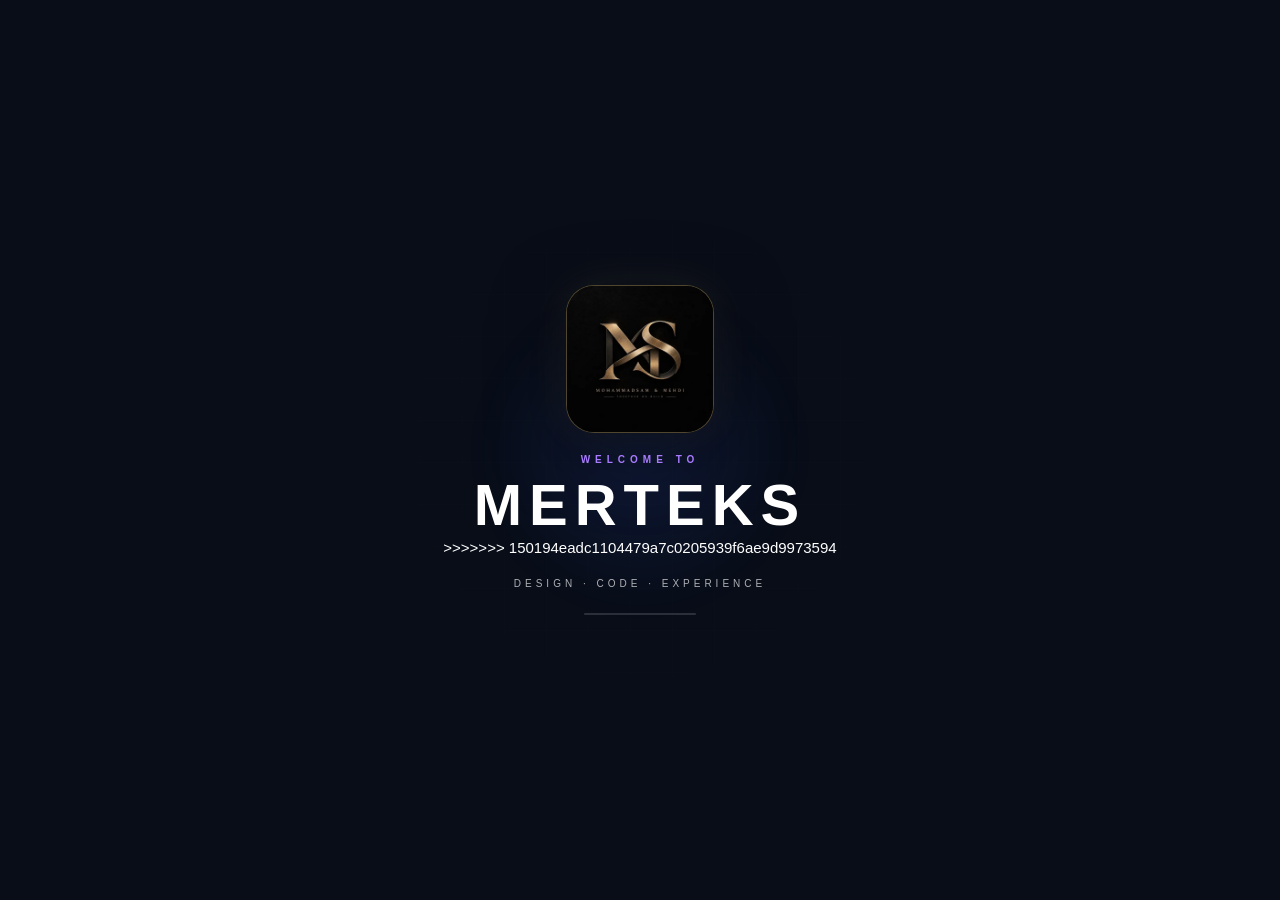
==== commit b888ccdb: "Merge GitHub history and preserve local website" ====
--- a/index.html
+++ b/index.html
@@ -3,6 +3,7 @@
 <head>
 <meta charset="UTF-8">
 <meta name="viewport" content="width=device-width, initial-scale=1, viewport-fit=cover">
+<<<<<<< HEAD
 <title>مرتکس | طراحی سایت و برنامه‌نویسی — محمد سام مطیعی و مهدی اسکندری</title>
 <meta name="description" content="مرتکس، گروه دو نفره محمد سام مطیعی و مهدی اسکندری؛ طراحی وب‌سایت، توسعه فرانت‌اند، بازطراحی سایت، سازگاری با موبایل و تولید محتوا.">
 <meta name="robots" content="index,follow,max-image-preview:large">
@@ -78,20 +79,85 @@
     <div class="simple-intro-logo" aria-hidden="true"><img src="assets/ms-logo-256.webp" width="256" height="256" decoding="async" fetchpriority="high" alt=""></div>
     <div class="simple-intro-kicker">WELCOME TO</div>
     <div class="sit">MERTEKS</div>
+=======
+<meta name="theme-color" content="#111827">
+<meta name="description" content="مرتکس — گروه دو نفره محمد سام مطیعی و مهدی اسکندری · طراحی سایت و برنامه‌نویسی">
+<meta name="robots" content="index,follow,max-image-preview:large">
+<meta name="color-scheme" content="dark light">
+<meta property="og:type" content="website">
+<meta property="og:title" content="مرتکس | طراحی سایت و برنامه‌نویسی">
+<meta property="og:description" content="مرتکس — گروه دو نفره محمد سام مطیعی و مهدی اسکندری؛ طراحی سایت، برنامه‌نویسی و تولید محتوا.">
+<meta property="og:locale" content="fa_IR">
+<title>مرتکس | محمد سام مطیعی و مهدی اسکندری</title>
+<link rel="preconnect" href="https://fonts.googleapis.com">
+<link rel="preconnect" href="https://fonts.gstatic.com" crossorigin>
+<link rel="preload" as="style" href="https://fonts.googleapis.com/css2?family=Amiri:wght@700&family=Vazirmatn:wght@400;500;700;800;900&display=swap">
+<link rel="stylesheet" href="https://fonts.googleapis.com/css2?family=Amiri:wght@700&family=Vazirmatn:wght@400;500;700;800;900&display=swap" media="print" onload="this.media='all'">
+<noscript><link rel="stylesheet" href="https://fonts.googleapis.com/css2?family=Amiri:wght@700&family=Vazirmatn:wght@400;500;700;800;900&display=swap"></noscript>
+
+  <link rel="stylesheet" href="css/style.css">
+  <script src="js/config.js" defer></script>
+</head>
+<body>
+
+
+<div class="progress" id="progress" aria-hidden="true"></div>
+
+<nav class="nav" aria-label="ناوبری اصلی">
+ <a class="brand" href="#home">
+ <img class="brand-logo" src="assets/ms-logo.webp" width="256" height="256" decoding="async" alt="">
+ <span class="brand-name">مرتکس<small>مطیعی &amp; اسکندری</small></span>
+ </a>
+ <div class="links" id="links">
+ <a href="#home">خانه</a>
+ <a href="#about">درباره ما</a>
+ <a href="#skills">مهارت‌ها</a>
+ <a href="#projects">پروژه‌ها</a>
+ <a href="#services">خدمات</a>
+ <a href="#contact">اطلاع رسانی</a>
+  <a href="#order" class="order-link" data-open-order>سفارشات</a>
+ </div>
+ <div class="nav-tools">
+ <button class="tool-btn order-nav-btn" id="merteksOrderOpen" aria-label="ثبت سفارش" title=" سفارش">🛒</button>
+ <button class="tool-btn" id="themeBtn" aria-label="تغییر حالت روشن و تاریک" title="حالت روشن / تاریک">☾</button>
+ <button class="tool-btn menu-btn" id="menuBtn" aria-label="باز کردن منو" aria-expanded="false">☰</button>
+ </div>
+</nav>
+
+<div class="nl-bg" aria-hidden="true"></div>
+<img class="nl-watermark" src="assets/ms-logo.webp" width="256" height="256" decoding="async" alt="" aria-hidden="true">
+<canvas id="nlGl" aria-hidden="true"></canvas>
+
+<!-- MERTEKS CINEMATIC INTRO -->
+<div id="introScreen" class="intro-screen" aria-hidden="false">
+  <div class="simple-intro" role="presentation">
+    <div class="simple-intro-logo" aria-hidden="true"><img src="assets/ms-logo.webp" width="640" height="640" decoding="async" fetchpriority="high" alt="Mohammadsam & Mehdi"></div>
+    <div class="simple-intro-kicker">WELCOME TO</div>
+    <h1>MERTEKS</h1>
+>>>>>>> 150194eadc1104479a7c0205939f6ae9d9973594
     <p>DESIGN · CODE · EXPERIENCE</p>
     <div class="intro-line"><span></span></div>
   </div>
 </div>
 
+<<<<<<< HEAD
 <main id="mxDeck" tabindex="-1">
+=======
+<main id="mxDeck">
+>>>>>>> 150194eadc1104479a7c0205939f6ae9d9973594
 
   <section class="slide" id="home" data-title="خانه">
     <div class="inner">
       <span class="halo" aria-hidden="true"></span>
 
       <div class="wordmark reveal" style="--d:120ms">
+<<<<<<< HEAD
         <img src="assets/ms-logo-128.webp" width="128" height="128" decoding="async" alt="لوگوی مرتکس">
         <div class="wm-name">مرتکس</div>
+=======
+        <img src="assets/ms-logo.webp" width="256" height="256" decoding="async" alt="">
+        <h1>مرتکس</h1>
+>>>>>>> 150194eadc1104479a7c0205939f6ae9d9973594
       </div>
 
       <p class="tagline reveal" style="--d:260ms">یک تیم، دو نفر، یک مسیر مشترک</p>
@@ -102,12 +168,21 @@
         <div class="member">مهدی اسکندری</div>
       </div>
 
+<<<<<<< HEAD
       <h1 class="hero-sub reveal" style="--d:540ms">طراحی و ساخت وب‌سایت؛ زیبا، سریع و سازگار با موبایل</h1>
       <p class="hero-copy reveal" style="--d:660ms">برای کسب‌وکارها و افراد: از طراحی رابط تا کدنویسی و تولید محتوا؛ مستقیم با دو نفری که کار را انجام می‌دهند.</p>
 
       <div class="actions reveal" style="--d:800ms">
         <a class="btn btn-primary" href="#order" data-open-order>شروع پروژه <span>←</span></a>
         <a class="btn btn-ghost" href="#projects">مشاهده نمونه‌کارها</a>
+=======
+      <p class="hero-sub reveal" style="--d:540ms">ساخت تجربه‌های دیجیتال با طراحی، کدنویسی و ایده‌های مشترک</p>
+      <p class="hero-copy reveal" style="--d:660ms">جایی برای معرفی مسیر، مهارت‌ها و پروژه‌هایی که با همکاری و ایده‌های مشترک شکل می‌گیرند.</p>
+
+      <div class="actions reveal" style="--d:800ms">
+        <a class="btn btn-primary" href="#projects">مشاهده پروژه‌های ما <span>←</span></a>
+        <a class="btn btn-ghost" href="#contact">اطلاع رسانی</a>
+>>>>>>> 150194eadc1104479a7c0205939f6ae9d9973594
       </div>
     </div>
   </section>
@@ -123,11 +198,16 @@
       <div class="bento">
         <article class="cell cell-about reveal">
           <h3><span class="accent">محمد سام مطیعی</span> و <span class="accent">مهدی اسکندری</span></h3>
+<<<<<<< HEAD
           <p>دو نفر از یک گروه با علاقه مشترک به فناوری، طراحی و ساختن. روی طراحی رابط‌های مدرن، تجربه کاربری، برنامه‌نویسی Python و هوش مصنوعی کار می‌کنیم.</p>
+=======
+          <p>دو نفر از یک گروه با علاقه مشترک به فناوری، طراحی و ساختن. روی طراحی رابط‌های مدرن، تجربه کاربری، برنامه‌نویسی Python و هوش مصنوعی کار می‌کنیم و هدفمان این است که هر پروژه علاوه بر ظاهر حرفه‌ای، سریع، خوانا و استفاده از آن راحت باشد.</p>
+>>>>>>> 150194eadc1104479a7c0205939f6ae9d9973594
           <div class="quote">«یک طراحی خوب فقط زیبا نیست؛ باید حس خوب استفاده کردن را هم منتقل کند.»</div>
         </article>
 
         <div class="cell cell-members reveal">
+<<<<<<< HEAD
           <div class="person">
             <span class="dotmark"></span>
             <div><b>محمد سام مطیعی</b><small>طراحی سایت و برنامه‌نویسی</small></div>
@@ -149,18 +229,69 @@
             <div class="skill" style="--i:4"><div class="skill-top"><b>هوش مصنوعی</b><span>AI</span></div><div class="bar" aria-hidden="true"><i style="--w:70%"></i></div></div>
             <div class="skill" style="--i:5"><div class="skill-top"><b>UI / UX</b><span>رابط کاربری</span></div><div class="bar" aria-hidden="true"><i style="--w:85%"></i></div></div>
             <div class="skill" style="--i:6"><div class="skill-top"><b>ساخت و تدوین ویدیو</b><span>تدوین ویدیو</span></div><div class="bar" aria-hidden="true"><i style="--w:78%"></i></div></div>
+=======
+        <div class="person">
+          <span class="dotmark"></span>
+          <div><b>محمد سام مطیعی</b><small>طراحی سایت و برنامه‌نویسی</small></div>
+        </div>
+        <div class="person">
+          <span class="dotmark"></span>
+          <div><b>مهدی اسکندری</b><small>برنامه‌نویس و متخصص تولید محتوا</small></div>
+        </div>
+        </div>
+
+        <article class="cell cell-skills reveal">
+          <div class="kicker">OUR SKILLS</div>
+          <h3>مهارت‌ها</h3>
+          <div class="skill-row">
+          <div class="skill" style="--i:0">
+            <div class="skill-top"><b>HTML</b><span>ساختار</span></div>
+            <div class="bar"><i style="--w:92%"></i></div>
+          </div>
+          <div class="skill" style="--i:1">
+            <div class="skill-top"><b>CSS</b><span>طراحی</span></div>
+            <div class="bar"><i style="--w:88%"></i></div>
+          </div>
+          <div class="skill" style="--i:2">
+            <div class="skill-top"><b>JavaScript</b><span>تعاملی</span></div>
+            <div class="bar"><i style="--w:76%"></i></div>
+          </div>
+          <div class="skill" style="--i:3">
+            <div class="skill-top"><b>Python</b><span>برنامه‌نویسی</span></div>
+            <div class="bar"><i style="--w:78%"></i></div>
+          </div>
+          <div class="skill" style="--i:4">
+            <div class="skill-top"><b>هوش مصنوعی</b><span>AI</span></div>
+            <div class="bar"><i style="--w:72%"></i></div>
+          </div>
+          <div class="skill" style="--i:5">
+            <div class="skill-top"><b>UI / UX</b><span>رابط کاربری</span></div>
+            <div class="bar"><i style="--w:84%"></i></div>
+          </div>
+          <div class="skill" style="--i:6">
+            <div class="skill-top"><b>ساخت و تدوین ویدیو</b><span>تدوین ویدیو</span></div>
+            <div class="bar"><i style="--w:80%"></i></div>
+          </div>
+>>>>>>> 150194eadc1104479a7c0205939f6ae9d9973594
           </div>
         </article>
 
         <div class="cell cell-stats reveal">
+<<<<<<< HEAD
           <div class="stat"><strong>۲</strong><span>عضو یک گروه</span></div>
           <div class="stat"><strong>۷</strong><span>حوزهٔ مهارتی</span></div>
           <div class="stat"><strong>۵</strong><span>خدمت اصلی</span></div>
+=======
+        <div class="stat"><strong>۲</strong><span>عضو یک گروه</span></div>
+        <div class="stat"><strong>∞</strong><span>ایده برای ساختن</span></div>
+        <div class="stat"><strong>۱</strong><span>مسیر مشترک</span></div>
+>>>>>>> 150194eadc1104479a7c0205939f6ae9d9973594
         </div>
       </div>
     </div>
   </section>
 
+<<<<<<< HEAD
   <section class="mx-public-projects" id="projects" aria-label="پروژه‌های مرتکس">
     <div class="wrap">
       <div class="section-head reveal">
@@ -176,40 +307,80 @@
         <div class="grid-proj">
         <article class="proj reveal">
           <span class="num">۰۱</span><span class="ico">✦</span>
+=======
+  <section class="slide" id="projects" data-title="پروژه‌ها">
+    <div class="inner">
+      <div class="section-head reveal">
+        <div class="kicker">OUR WORK</div>
+        <h2 class="section-title">فعالیت‌های ما</h2>
+        <p class="section-desc">نمونه‌ای از ایده‌ها و کارهایی که می‌توانیم مشترک طراحی و توسعه دهیم.</p>
+      </div>
+      <div class="grid-proj">
+        <article class="proj reveal">
+          <span class="num">۰۱</span>
+          <span class="ico">✦</span>
+>>>>>>> 150194eadc1104479a7c0205939f6ae9d9973594
           <h3>وب‌سایت شخصی</h3>
           <p>پرتفولیویی مدرن با تمرکز روی هویت شخصی، تایپوگرافی، انیمیشن و تجربه کاربری روان.</p>
           <div class="tags"><span class="tag">HTML</span><span class="tag">CSS</span><span class="tag">JavaScript</span></div>
         </article>
         <article class="proj reveal">
+<<<<<<< HEAD
           <span class="num">۰۲</span><span class="ico">◈</span>
+=======
+          <span class="num">۰۲</span>
+          <span class="ico">◈</span>
+>>>>>>> 150194eadc1104479a7c0205939f6ae9d9973594
           <h3>داشبورد هوشمند</h3>
           <p>رابط داده‌محور برای نمایش اطلاعات، وضعیت‌ها و ابزارهای هوشمند با ظاهر حرفه‌ای.</p>
           <div class="tags"><span class="tag">UI/UX</span><span class="tag">Python</span><span class="tag">AI</span></div>
         </article>
         <article class="proj reveal">
+<<<<<<< HEAD
           <span class="num">۰۳</span><span class="ico">⌘</span>
+=======
+          <span class="num">۰۳</span>
+          <span class="ico">⌘</span>
+>>>>>>> 150194eadc1104479a7c0205939f6ae9d9973594
           <h3>لندینگ پیج</h3>
           <p>صفحه فرود سریع و واکنش‌گرا با ساختار واضح، دعوت به اقدام و جزئیات بصری جذاب.</p>
           <div class="tags"><span class="tag">Responsive</span><span class="tag">UX</span><span class="tag">Frontend</span></div>
         </article>
         <article class="proj reveal">
+<<<<<<< HEAD
           <span class="num">۰۴</span><span class="ico">▶</span>
+=======
+          <span class="num">۰۴</span>
+          <span class="ico">▶</span>
+>>>>>>> 150194eadc1104479a7c0205939f6ae9d9973594
           <h3>ساخت و ادیت ویدیو</h3>
           <p>ساخت، ادیت و تدوین ویدیوهای حرفه‌ای برای معرفی، تبلیغات و شبکه‌های اجتماعی.</p>
           <div class="tags"><span class="tag">Video</span><span class="tag">Editing</span><span class="tag">Content</span></div>
         </article>
         <article class="proj reveal">
+<<<<<<< HEAD
           <span class="num">۰۵</span><span class="ico">✦</span>
+=======
+          <span class="num">۰۵</span>
+          <span class="ico">✦</span>
+>>>>>>> 150194eadc1104479a7c0205939f6ae9d9973594
           <h3>تولید محتوا</h3>
           <p>تولید محتوای خلاقانه و هدفمند برای معرفی برند، شبکه‌های اجتماعی و جذب مخاطب.</p>
           <div class="tags"><span class="tag">Content</span><span class="tag">Social Media</span><span class="tag">Creative</span></div>
         </article>
-      </div>
+<<<<<<< HEAD
+      </div>
+=======
+
+>>>>>>> 150194eadc1104479a7c0205939f6ae9d9973594
       </div>
     </div>
   </section>
 
-
+<<<<<<< HEAD
+
+=======
+>>>>>>> 150194eadc1104479a7c0205939f6ae9d9973594
   <section class="slide" id="services" data-title="خدمات">
     <div class="inner">
       <div class="section-head reveal">
@@ -218,6 +389,7 @@
         <p class="section-desc">زمینه‌هایی که برای ساخت و بهتر شدن یک وب‌سایت روی آن‌ها تمرکز می‌کنیم.</p>
       </div>
       <div class="svc-list">
+<<<<<<< HEAD
         <div class="svc reveal"><div class="b">◈</div><div><h3>طراحی وب‌سایت</h3><p>صفحات مدرن، مرتب و واکنش‌گرا برای نمایش حرفه‌ای در موبایل، تبلت و کامپیوتر.</p></div></div>
         <div class="svc reveal"><div class="b">⌘</div><div><h3>توسعه فرانت‌اند</h3><p>ساخت صفحات تعاملی با HTML، CSS و JavaScript و ایجاد تجربه‌ای روان و کاربردی.</p></div></div>
         <div class="svc reveal"><div class="b">✦</div><div><h3>بهبود ظاهر سایت</h3><p>بازطراحی رنگ، فاصله‌ها، تایپوگرافی و جزئیات بصری برای حرفه‌ای‌تر شدن سایت.</p></div></div>
@@ -235,20 +407,52 @@
         <div class="svc reveal"><div class="b">۲</div><div><h3>طراحی</h3><p>ظاهر و چیدمان صفحه‌ها پیش از شروع کدنویسی مشخص می‌شود.</p></div></div>
         <div class="svc reveal"><div class="b">۳</div><div><h3>توسعه و آزمایش</h3><p>ساخت صفحه‌ها و بررسی آن‌ها در موبایل و کامپیوتر.</p></div></div>
         <div class="svc reveal"><div class="b">۴</div><div><h3>تحویل</h3><p>تحویل پروژه و اصلاحات نهایی.</p></div></div>
+=======
+        <div class="svc reveal">
+          <div class="b">◈</div>
+          <div><h3>طراحی وب‌سایت</h3><p>صفحات مدرن، مرتب و واکنش‌گرا برای نمایش حرفه‌ای در موبایل، تبلت و کامپیوتر.</p></div>
+        </div>
+        <div class="svc reveal">
+          <div class="b">⌘</div>
+          <div><h3>توسعه فرانت‌اند</h3><p>ساخت صفحات تعاملی با HTML، CSS و JavaScript و ایجاد تجربه‌ای روان و کاربردی.</p></div>
+        </div>
+        <div class="svc reveal">
+          <div class="b">✦</div>
+          <div><h3>بهبود ظاهر سایت</h3><p>بازطراحی رنگ، فاصله‌ها، تایپوگرافی و جزئیات بصری برای حرفه‌ای‌تر شدن سایت.</p></div>
+        </div>
+        <div class="svc reveal">
+          <div class="b">↗</div>
+          <div><h3>سازگاری با موبایل</h3><p>بهینه‌سازی چیدمان تا سایت در همه صفحه‌ها مرتب و قابل استفاده باقی بماند.</p></div>
+        </div>
+        <div class="svc reveal">
+          <div class="b">✍</div>
+          <div><h3>تولید محتوا</h3><p>ساخت ویدیو و محتوای بصری برای سایت و شبکه‌های اجتماعی.</p></div>
+        </div>
+
+>>>>>>> 150194eadc1104479a7c0205939f6ae9d9973594
       </div>
     </div>
   </section>
 
+<<<<<<< HEAD
   <section class="slide" id="contact" data-title="ارتباط با ما">
+=======
+  <section class="slide" id="contact" data-title="اطلاع رسانی">
+>>>>>>> 150194eadc1104479a7c0205939f6ae9d9973594
     <div class="inner">
       <div class="section-head reveal">
         <div class="kicker">GET IN TOUCH</div>
         <h2 class="section-title">ارتباط با ما</h2>
+<<<<<<< HEAD
         <p class="section-desc">برای شروع پروژه یا پرسیدن سؤال، از راه‌های زیر با ما در ارتباط باشید.</p>
+=======
+        <p class="section-desc">برای دریافت اطلاع‌رسانی و پیگیری درخواست‌ها، از راه‌های زیر با ما در ارتباط باشید.</p>
+>>>>>>> 150194eadc1104479a7c0205939f6ae9d9973594
       </div>
 
       <div class="contact-grid">
         <div class="cbox reveal" style="--d:160ms">
+<<<<<<< HEAD
           <div class="kicker">SOCIAL</div>
           <h2>شبکه‌های اجتماعی</h2>
           <p>برای دیدن کارهای جدید و خبرهای ما، دنبالمان کنید یا همان‌جا پیام بدهید.</p>
@@ -259,17 +463,39 @@
             </a>
             <a class="social" href="https://t.me/merteks_m" target="_blank" rel="noopener noreferrer">
               <span class="social-icon"><svg viewBox="0 0 24 24" width="22" height="22" aria-hidden="true" focusable="false"><circle cx="12" cy="12" r="10" fill="#26A5E4"/><path d="M17.2 7.3 15 17c-.16.69-.56.86-1.13.54l-3.08-2.27-1.49 1.43c-.17.17-.31.31-.64.31l.22-3.14 5.72-5.17c.25-.22-.05-.35-.39-.13L7.15 12.2l-3.02-.94c-.66-.2-.67-.66.14-.98l11.8-4.55c.55-.2 1.03.13.85.96z" fill="#fff"/></svg></span>
+=======
+          <div class="kicker">NEWS &amp; UPDATES</div>
+          <h2>اطلاع رسانی</h2>
+          <p>برای دریافت اطلاع‌رسانی و دنبال‌کردن آخرین مطالب، از راه‌های زیر همراه ما باشید.</p>
+          <div class="social-row">
+            <a class="social" href="https://www.instagram.com/merteks.m/?stkn=bzZ6NzllYTFlZ3Zr" target="_blank" rel="noopener noreferrer">
+              <span class="social-icon"><svg viewBox="0 0 24 24" width="22" height="22" aria-hidden="true" focusable="false"><defs><linearGradient id="igGradient" x1="0" y1="1" x2="1" y2="0"><stop offset="0" stop-color="#F9CE34"/><stop offset=".45" stop-color="#EE2A7B"/><stop offset="1" stop-color="#6228D7"/></linearGradient></defs><rect x="3" y="3" width="18" height="18" rx="5" fill="none" stroke="url(#igGradient)" stroke-width="2"/><circle cx="12" cy="12" r="4" fill="none" stroke="url(#igGradient)" stroke-width="2"/><circle cx="17.3" cy="6.8" r="1.1" fill="#EE2A7B"/></svg></span>
+              <span>اینستاگرام</span>
+            </a>
+            <a class="social" href="https://t.me/merteks_m" target="_blank" rel="noopener noreferrer">
+              <span class="social-icon"><svg viewBox="0 0 24 24" width="22" height="22" aria-hidden="true" focusable="false"><circle cx="12" cy="12" r="10" fill="#26A5E4"/><path d="M17.2 7.3 15 17c-.16.69-.56.86-1.13.54l-3.08-2.27-1.49 1.43c-.17.17-.31.31-.64.31l.22-3.14 5.72-5.17c.25-.22-.05-.35-.39-.13L7.15 12.2l-3.02-.94c-.66-.2-.67-.66.14-.98l11.81-4.55c.55-.2 1.03.13 1.12.57Z" fill="#fff"/></svg></span>
+>>>>>>> 150194eadc1104479a7c0205939f6ae9d9973594
               <span>تلگرام</span>
             </a>
           </div>
         </div>
 
         <div class="cbox order reveal" style="--d:260ms">
+<<<<<<< HEAD
           <div class="kicker">DIRECT</div>
           <h2>تماس مستقیم</h2>
           <p>برای مشاوره، پرسیدن سؤال یا پیگیری درخواست، مستقیم پیام بدهید یا تماس بگیرید.</p>
           <div class="social-row">
             <a class="social" href="https://eitaa.com/mmd2010s" target="_blank" rel="noopener noreferrer" aria-label="ایتا"><span>ایتا</span></a>
+=======
+          <div class="kicker">ORDER</div>
+          <h2>پشتیبانی</h2>
+          <p>برای دریافت راهنمایی، پاسخ به سوالات و پیگیری درخواست‌های خود، مستقیماً با ما در ارتباط باشید.</p>
+          <div class="social-row">
+            <a class="social" href="https://eitaa.com/mmd2010s" target="_blank" rel="noopener noreferrer" aria-label="ایتا">
+              <span>ایتا</span>
+            </a>
+>>>>>>> 150194eadc1104479a7c0205939f6ae9d9973594
             <a class="social phone-order" href="tel:09197029213" aria-label="تماس تلفنی با 09197029213">
               <span class="social-icon">☎</span>
               <span>09197029213</span>
@@ -282,6 +508,7 @@
 
 </main>
 
+<<<<<<< HEAD
 <footer>طراحی و توسعه با <b>♥</b> توسط محمد سام مطیعی و مهدی اسکندری · © 2026<br><small>اطلاعات فرم‌ها و متن گفتگو با دستیار فقط برای پاسخ به شما و بهبود خدمات ذخیره می‌شود.</small></footer>
 
 <div class="toast" id="toast" role="status" aria-live="polite"></div>
@@ -289,5 +516,54 @@
 
 <button id="mxAiFab" type="button" aria-label="گفتگو با دستیار خودکار مرتکس" title="دستیار خودکار مرتکس"><span class="mx-assistant-rays" aria-hidden="true"><span class="mx-assistant-ray" style="--ray-angle:0deg;--ray-delay:0s"></span><span class="mx-assistant-ray" style="--ray-angle:36deg;--ray-delay:-.09s"></span><span class="mx-assistant-ray" style="--ray-angle:72deg;--ray-delay:-.18s"></span><span class="mx-assistant-ray" style="--ray-angle:108deg;--ray-delay:-.27s"></span><span class="mx-assistant-ray" style="--ray-angle:144deg;--ray-delay:-.36s"></span><span class="mx-assistant-ray" style="--ray-angle:180deg;--ray-delay:-.45s"></span><span class="mx-assistant-ray" style="--ray-angle:216deg;--ray-delay:-.54s"></span><span class="mx-assistant-ray" style="--ray-angle:252deg;--ray-delay:-.63s"></span><span class="mx-assistant-ray" style="--ray-angle:288deg;--ray-delay:-.72s"></span><span class="mx-assistant-ray" style="--ray-angle:324deg;--ray-delay:-.81s"></span></span><span class="mx-assistant-robot" aria-hidden="true">🤖</span></button>
 
+=======
+<footer>طراحی و توسعه با <b>♥</b> توسط محمد سام مطیعی و مهدی اسکندری · © 2026</footer>
+
+<div class="toast" id="toast" role="status" aria-live="polite"></div>
+<button class="back-top" id="backTop" aria-label="بازگشت به بالا">↑</button>
+
+<div class="modal" id="projectModal" aria-hidden="true">
+ <div class="modal-backdrop" data-close="1"></div>
+ <div class="modal-card" role="dialog" aria-modal="true" aria-labelledby="modalTitle">
+ <button class="modal-close" id="modalClose" aria-label="بستن">×</button>
+ <span class="modal-kicker">PROJECT PREVIEW</span>
+ <h3 id="modalTitle">جزئیات پروژه</h3>
+ <p id="modalText"></p>
+ <div class="modal-tags" id="modalTags"></div>
+ </div>
+</div>
+
+<!-- ============================================================
+     MERTEKS ADD-ON PACK — appended only; existing code untouched
+     Projects + mobile menu polish + original intro restore
+     ============================================================ -->
+
+<!-- ============================================================
+     MERTEKS MENU STICKERS — ONE CLEAN SYSTEM
+     Works on desktop and mobile. Uses CSS icons, so no duplicate
+     sticker elements are created in the DOM.
+     ============================================================ -->
+
+<!-- MERTEKS DESKTOP STICKERS ADD-ON — appended only -->
+<!-- Merteks: universal section stickers for desktop + mobile (append-only) -->
+<!-- FIX: prevent duplicate sticker icons on mobile; keep desktop stickers -->
+
+<!-- MERTEKS MENU UPDATE: remove old Projects menu item and add registered Projects link -->
+
+<!-- MERTEKS FINAL MENU ORDER + OUTSIDE CLICK FIX -->
+
+<!-- MERTEKS FINAL ICON MAPPING FIX -->
+
+<!-- MERTEKS FLOATING ADMIN + ENTER LOGIN FIX -->
+
+<button id="merteksAdminFab"
+        type="button"
+        aria-label="باز کردن پنل مدیریت"
+        title="پنل مدیریت">
+  <span class="admin-gear" aria-hidden="true">⚙</span>
+</button>
+
+  <script src="js/app.js" defer></script>
+>>>>>>> 150194eadc1104479a7c0205939f6ae9d9973594
 </body>
 </html>
--- a/css/style.css
+++ b/css/style.css
@@ -1 +1,2811 @@
-:root{--bg:#111827;--bg-2:#182235;--surface:rgba(234,242,255,.035);--surface-2:rgba(234,242,255,.065);--line:rgba(234,242,255,.14);--line-2:rgba(234,242,255,.24);--grid:rgba(234,242,255,.13);--text:#F8FAFF;--text-2:#C9D4EA;--muted:#93A4C2;--accent:#3157D5;--accent-2:#EAF2FF;--accent-deep:#2446B5;--accent-soft:rgba(49,87,213,.14);--violet:#3157D5;--cyan:#7FA2FF;--ok:#5FD6A0;--shadow-sm:0 8px 24px rgba(17,24,39,.28);--shadow:0 22px 64px rgba(17,24,39,.42);--r-sm:13px;--r:19px;--r-lg:26px;--nav-h:60px;--font:"Vazirmatn",Tahoma,sans-serif;--display:"Amiri",Georgia,serif}body.light{--bg:#EAF2FF;--bg-2:#FFFFFF;--surface:rgba(17,24,39,.025);--surface-2:rgba(17,24,39,.045);--line:rgba(17,24,39,.13);--line-2:rgba(17,24,39,.22);--grid:rgba(17,24,39,.14);--text:#111827;--text-2:#334155;--muted:#64748B;--accent:#3157D5;--accent-2:#2446B5;--accent-deep:#18358F;--accent-soft:rgba(49,87,213,.10);--violet:#3157D5;--cyan:#3B82F6;--ok:#16805A;--shadow-sm:0 8px 22px rgba(17,24,39,.10);--shadow:0 22px 56px rgba(17,24,39,.14)}*{box-sizing:border-box}html{scroll-behavior:smooth;scroll-padding-top:calc(var(--nav-h) + 26px)}body{margin:0;min-height:100vh;color:var(--text);font-family:var(--font);font-size:15px;line-height:1.85;overflow-x:hidden;text-rendering:optimizeLegibility;-webkit-font-smoothing:antialiased;background:var(--bg);transition:background .35s ease,color .35s ease}body::before{content:"";position:fixed;inset:0;z-index:-2;pointer-events:none;background:radial-gradient(720px 500px at 76% -10%,color-mix(in srgb,var(--accent) 12%,transparent),transparent 62%),radial-gradient(600px 440px at 3% 24%,color-mix(in srgb,var(--violet) 10%,transparent),transparent 66%),radial-gradient(640px 500px at 97% 86%,color-mix(in srgb,var(--cyan) 7%,transparent),transparent 68%);transition:opacity .35s}body.light::before{opacity:.7}body::after{content:"";position:fixed;inset:0;z-index:-1;pointer-events:none;background-image:linear-gradient(var(--grid) 1px,transparent 1px),linear-gradient(90deg,var(--grid) 1px,transparent 1px);background-size:62px 62px;mask-image:radial-gradient(circle at 50% 0%,#000,transparent 74%);-webkit-mask-image:radial-gradient(circle at 50% 0%,#000,transparent 74%)}a{color:inherit;text-decoration:none}button{font:inherit;color:inherit}img{max-width:100%}:focus-visible{outline:2px solid var(--accent);outline-offset:3px;border-radius:9px}.wrap{width:min(1160px,92%);margin-inline:auto}.accent{color:var(--accent-2)}.nav{position:fixed;top:12px;inset-inline:0;margin-inline:auto;z-index:90;width:min(1160px,94%);height:var(--nav-h);display:flex;align-items:center;justify-content:space-between;gap:12px;padding-inline:12px;border-radius:var(--r);border:1px solid var(--line);background:color-mix(in srgb,var(--bg) 74%,transparent);backdrop-filter:blur(26px) saturate(150%);-webkit-backdrop-filter:blur(26px) saturate(150%);box-shadow:var(--shadow-sm);transition:background .35s,border-color .35s,box-shadow .35s}.brand{display:flex;align-items:center;gap:9px;font-weight:800;letter-spacing:-.3px}.brand-logo{width:32px;height:32px;flex:none;object-fit:contain;filter:drop-shadow(0 4px 12px color-mix(in srgb,var(--accent) 26%,transparent))}.brand-name{font-size:15px;line-height:1.35}.brand-name small{display:block;font-size:9.5px;font-weight:600;color:var(--muted);letter-spacing:.4px}.links{display:flex;align-items:center;gap:2px}.links a{position:relative;padding:8px 12px;border-radius:11px;font-size:12.5px;color:var(--text-2);transition:color .22s,background .22s}.links a::after{content:"";position:absolute;bottom:4px;inset-inline:12px;height:1.5px;border-radius:2px;background:var(--accent);transform:scaleX(0);transition:transform .25s}.links a:hover{color:var(--text);background:var(--surface)}.links a:hover::after,.links a.active::after{transform:scaleX(1)}.links a.active{color:var(--text)}.nav-tools{display:flex;gap:5px;align-items:center}.tool-btn{width:36px;height:36px;border-radius:11px;cursor:pointer;display:grid;place-items:center;font-size:15px;border:1px solid var(--line);background:var(--surface);color:var(--text);transition:transform .22s,border-color .22s,background .22s,color .22s}.tool-btn:hover{transform:translateY(-2px);border-color:var(--accent);background:var(--accent-soft);color:var(--accent-2)}.menu-btn{display:none}.members{display:flex;align-items:center;justify-content:center;gap:12px;flex-wrap:wrap;margin-top:22px}.member{padding:9px 20px;border-radius:999px;font-size:14px;font-weight:700;border:1px solid var(--line);background:var(--surface);backdrop-filter:blur(16px) saturate(150%);-webkit-backdrop-filter:blur(16px) saturate(150%);box-shadow:var(--shadow-sm),inset 0 1px rgba(255,255,255,.06);transition:transform .28s,border-color .28s,background .28s}.member:hover{transform:translateY(-3px);border-color:color-mix(in srgb,var(--accent) 42%,transparent);background:var(--surface-2)}.hero-sub{margin:24px auto 0;max-width:620px;font-size:clamp(15px,2vw,19px);font-weight:600;color:var(--text-2);line-height:1.8}.hero-copy{margin:10px auto 0;max-width:600px;color:var(--muted);font-size:14px;line-height:2}.actions{display:flex;justify-content:center;gap:10px;flex-wrap:wrap;margin-top:24px}.btn{position:relative;overflow:hidden;display:inline-flex;align-items:center;gap:8px;padding:12px 21px;border-radius:14px;font-weight:700;font-size:13.5px;cursor:pointer;border:1px solid var(--line);transition:transform .28s,box-shadow .28s,background .28s,border-color .28s}.btn::before{content:"";position:absolute;inset:0;transform:translateX(-130%);transition:transform .7s;background:linear-gradient(110deg,transparent 28%,rgba(255,255,255,.28),transparent 62%)}.btn:hover::before{transform:translateX(130%)}.btn-primary{color:#1c1405;border-color:transparent;background:linear-gradient(140deg,var(--accent-2),var(--accent),var(--accent-deep));box-shadow:0 12px 28px color-mix(in srgb,var(--accent) 26%,transparent)}.btn-primary:hover{transform:translateY(-3px);box-shadow:0 18px 40px color-mix(in srgb,var(--accent) 34%,transparent)}.btn-ghost{background:var(--surface);color:var(--text)}.btn-ghost:hover{transform:translateY(-3px);border-color:var(--accent);background:var(--surface-2)}section{padding:56px 0}.section-head{margin-bottom:22px}.kicker{display:inline-flex;align-items:center;gap:8px;color:var(--accent-2);font-size:10px;font-weight:800;letter-spacing:1.7px}.kicker::before{content:"";width:18px;height:1.5px;border-radius:2px;background:var(--accent)}.section-title{font-family:var(--display);font-weight:700;font-size:clamp(27px,3.6vw,38px);line-height:1.35;margin:5px 0 4px;letter-spacing:-.02em}.section-desc{color:var(--muted);font-size:13.5px;line-height:1.9;margin:0;max-width:560px}.bento{display:grid;grid-template-columns:repeat(6,1fr);gap:12px}.cell{position:relative;padding:20px;border-radius:var(--r-lg);border:1px solid var(--line);background:linear-gradient(150deg,var(--surface-2),var(--surface));backdrop-filter:blur(22px) saturate(150%);-webkit-backdrop-filter:blur(22px) saturate(150%);box-shadow:var(--shadow-sm);overflow:hidden;transition:transform .36s cubic-bezier(.2,.8,.2,1),border-color .3s,box-shadow .36s}.cell:hover{transform:translateY(-4px);border-color:color-mix(in srgb,var(--accent) 40%,transparent);box-shadow:var(--shadow)}.cell h3{margin:0 0 9px;font-size:16px;line-height:1.6}.cell p{margin:0;color:var(--muted);font-size:12.5px;line-height:1.95}.cell-about{grid-column:span 4}.cell-members{grid-column:span 2;padding:12px;display:grid;gap:9px;align-content:start}.cell-skills{grid-column:span 3}.cell-stats{grid-column:span 3;display:grid;grid-template-columns:repeat(3,1fr);gap:10px;align-content:center;text-align:center}.quote{margin-top:16px;padding:14px 16px;font-size:12.5px;line-height:1.95;color:var(--accent-2);border-inline-start:3px solid var(--accent);border-radius:0 var(--r-sm) var(--r-sm) 0;background:var(--accent-soft)}.person{padding:13px 15px;border-radius:var(--r-sm);border:1px solid var(--line);background:var(--surface);backdrop-filter:blur(16px) saturate(150%);-webkit-backdrop-filter:blur(16px) saturate(150%);box-shadow:var(--shadow-sm),inset 0 1px rgba(255,255,255,.06);transition:transform .26s,border-color .26s,background .26s}.person:hover{transform:translateX(-4px);border-color:color-mix(in srgb,var(--accent) 40%,transparent);background:var(--surface-2)}.person b{display:block;font-size:13px;line-height:1.6}.person small{display:block;color:var(--muted);font-size:10.5px;line-height:1.6}.skill-row{display:grid;gap:10px;margin-top:14px}.skill-top{display:flex;justify-content:space-between;align-items:baseline;font-size:12px}.skill-top b{font-weight:700}.skill-top span{color:var(--muted);font-size:10px}.bar{height:5px;margin-top:5px;border-radius:99px;background:var(--surface-2);overflow:hidden}.bar i{display:block;height:100%;width:var(--w);border-radius:inherit;background:linear-gradient(90deg,var(--accent-deep),var(--accent-2));transform-origin:right;animation:grow 1.1s ease both}.stat strong{display:block;font-family:var(--display);font-size:clamp(24px,3.2vw,34px);line-height:1.2;color:var(--accent-2)}.stat span{display:block;color:var(--muted);font-size:10.5px;line-height:1.6;margin-top:3px}.projects{display:grid;grid-template-columns:repeat(6,1fr);gap:12px}.num{position:absolute;top:18px;inset-inline-start:20px;color:var(--muted);font-size:11px;font-family:var(--display)}.tag{font-size:9.5px;padding:4px 9px;border-radius:999px;border:1px solid color-mix(in srgb,var(--accent) 24%,transparent);background:var(--accent-soft);color:var(--accent-2)}.more{margin-top:12px;padding:0;background:none;border:0;cursor:pointer;color:var(--accent-2);font-size:11.5px;font-weight:700;display:inline-flex;align-items:center;gap:6px;transition:gap .25s}.more:hover{gap:11px}.services{display:grid;grid-template-columns:repeat(3,1fr);gap:12px}.service{min-height:178px;display:flex;flex-direction:column}.process{margin-top:12px;padding:20px;border-radius:var(--r-lg);border:1px solid var(--line);background:var(--surface);backdrop-filter:blur(22px) saturate(150%);-webkit-backdrop-filter:blur(22px) saturate(150%)}.contact-grid{display:grid;grid-template-columns:repeat(2,minmax(0,1fr));gap:14px}.contact-grid .contact{height:100%}.phone-order .social-icon{font-size:16px;background:var(--accent-soft);color:var(--accent-2)}.contact{text-align:center;padding:44px 24px;border-radius:30px;border:1px solid color-mix(in srgb,var(--accent) 24%,transparent);background:radial-gradient(500px 220px at 50% 0,color-mix(in srgb,var(--accent) 14%,transparent),transparent 72%),linear-gradient(150deg,var(--surface-2),var(--surface));backdrop-filter:blur(22px) saturate(150%);-webkit-backdrop-filter:blur(22px) saturate(150%);box-shadow:var(--shadow)}.contact h2{font-family:var(--display);font-size:clamp(27px,4vw,40px);margin:6px 0 8px;line-height:1.35}.contact p{margin:0 auto 20px;max-width:520px;color:var(--muted);font-size:13.5px;line-height:1.9}.social-row{display:flex;justify-content:center;gap:9px;flex-wrap:wrap}.social{position:relative;overflow:hidden;min-width:112px;display:inline-flex;align-items:center;justify-content:center;gap:8px;padding:10px 13px;border-radius:var(--r-sm);border:1px solid var(--line);background:var(--surface);font-size:11.5px;font-weight:700;color:var(--text-2);transition:transform .26s,border-color .26s,background .26s,color .26s}.social::after{content:"";position:absolute;inset:0;transform:translateX(-130%);transition:transform .65s;background:linear-gradient(115deg,transparent 35%,rgba(255,255,255,.16),transparent 65%)}.social:hover::after{transform:translateX(130%)}.social:hover{transform:translateY(-4px);border-color:color-mix(in srgb,var(--accent) 42%,transparent);background:var(--accent-soft);color:var(--text)}.social-icon{width:29px;height:29px;flex:none;display:grid;place-items:center;border-radius:9px;overflow:hidden;background:#fff}.social-icon img{width:100%;height:100%;object-fit:contain;display:block}footer{padding:28px 0 38px;text-align:center;color:var(--muted);font-size:11.5px;line-height:1.9}footer b{color:var(--accent-2);font-weight:700}.phone-order{min-width:150px!important}.section-head .section-title{position:relative}.section-head .section-title::after{content:"";display:block;width:58px;height:2px;margin-top:7px;border-radius:99px;background:linear-gradient(90deg,var(--accent),var(--violet),transparent);transform-origin:right;animation:titleLine 3.5s ease-in-out infinite}.contact .social-row{perspective:900px}.social:nth-child(1){animation:floatCard 5.2s ease-in-out infinite}.social:nth-child(2){animation:floatCard 5.8s .4s ease-in-out infinite}.process{animation:softBreath 7s ease-in-out infinite}.member:nth-child(1){animation:memberFloat 5.2s ease-in-out infinite}.member:nth-child(2){animation:memberFloat 5.8s .5s ease-in-out infinite}@keyframes titleLine{0%,100%{transform:scaleX(.65);opacity:.55}50%{transform:scaleX(1);opacity:1}}@keyframes floatCard{50%{transform:translateY(-4px)}}@keyframes softBreath{0%,100%{box-shadow:var(--shadow-sm)}50%{box-shadow:0 26px 70px rgba(0,0,0,.22)}}@keyframes memberFloat{0%,100%{transform:translateY(0)}50%{transform:translateY(-2px)}}.tap-pop{animation:tapPop .38s cubic-bezier(.2,.8,.2,1)}@keyframes tapPop{50%{transform:scale(.96)}}@media(prefers-reduced-motion:reduce){.section-head .section-title::after,.social:nth-child(1),.social:nth-child(2),.phone-menu,.process,.tile-icon,.member:nth-child(1),.member:nth-child(2){animation:none!important}}.toast{position:fixed;bottom:24px;inset-inline-start:50%;transform:translate(50%,18px);z-index:250;padding:10px 16px;border-radius:var(--r-sm);font-size:12.5px;border:1px solid color-mix(in srgb,var(--accent) 32%,transparent);background:color-mix(in srgb,var(--bg) 88%,transparent);backdrop-filter:blur(22px);box-shadow:var(--shadow-sm);opacity:0;pointer-events:none;transition:.3s}.toast.show{opacity:1;transform:translate(50%,0)}.back-top{position:fixed;bottom:20px;inset-inline-end:20px;z-index:120;width:42px;height:42px;border-radius:var(--r-sm);cursor:pointer;font-size:16px;border:1px solid var(--line);background:color-mix(in srgb,var(--bg) 80%,transparent);backdrop-filter:blur(20px);box-shadow:var(--shadow-sm);opacity:0;transform:translateY(14px);pointer-events:none;transition:.3s}.back-top.show{opacity:1;transform:none;pointer-events:auto}.back-top:hover{border-color:var(--accent);color:var(--accent-2)}.modal{position:fixed;inset:0;z-index:300;display:grid;place-items:center;padding:20px;visibility:hidden;opacity:0;transition:.25s}.modal.open{visibility:visible;opacity:1}.reveal{opacity:0;transform:translateY(20px);transition:opacity .7s ease,transform .7s cubic-bezier(.2,.8,.2,1)}.reveal.show{opacity:1;transform:none}@keyframes grow{from{transform:scaleX(0)}}:root{--mx:50vw;--my:50vh}body::before{content:"";position:fixed;inset:0;z-index:-1;pointer-events:none;background:radial-gradient(520px circle at var(--mx) var(--my),color-mix(in srgb,var(--accent) 8%,transparent),transparent 68%);transition:background .15s linear}.nav{transition:transform .45s cubic-bezier(.2,.8,.2,1),background .3s,border-color .3s,box-shadow .3s}.nav.scrolled{background:color-mix(in srgb,var(--bg-2) 82%,transparent);box-shadow:0 14px 40px rgba(0,0,0,.16)}.member{position:relative;overflow:hidden}.member::before,.social::before,.card::before,.service::before{content:"";position:absolute;inset:0;pointer-events:none;background:linear-gradient(115deg,transparent 18%,rgba(255,255,255,.10) 48%,transparent 68%);transform:translateX(-120%);transition:transform .75s ease}.member:hover::before,.social:hover::before,.card:hover::before,.service:hover::before{transform:translateX(120%)}.card,.service,.stat,.social{position:relative;overflow:hidden;transform-style:preserve-3d;will-change:transform}.card:hover,.service:hover,.stat:hover,.social:hover{transform:translateY(-9px) scale(1.012);box-shadow:0 22px 55px rgba(0,0,0,.18)}.btn{transform-style:preserve-3d;will-change:transform}.btn::after{content:"";position:absolute;width:80px;height:80px;border-radius:50%;left:var(--bx,50%);top:var(--by,50%);transform:translate(-50%,-50%) scale(0);background:radial-gradient(circle,rgba(255,255,255,.28),transparent 68%);transition:transform .45s ease;pointer-events:none}.btn:hover::after{transform:translate(-50%,-50%) scale(2.2)}.kicker{animation:kickerPulse 2.8s ease-in-out infinite}.reveal{transition:opacity .8s ease,transform .8s cubic-bezier(.16,1,.3,1),filter .8s ease;filter:blur(5px)}.reveal.show{filter:none}.reveal:nth-child(2){transition-delay:.06s}.reveal:nth-child(3){transition-delay:.12s}.reveal:nth-child(4){transition-delay:.18s}.reveal:nth-child(5){transition-delay:.24s}.section-head.reveal{transition-delay:0s}.intro-screen{background:radial-gradient(650px circle at 50% 45%,color-mix(in srgb,var(--accent) 13%,transparent),transparent 58%),radial-gradient(260px circle at 50% 45%,color-mix(in srgb,var(--violet) 16%,transparent),transparent 70%),var(--bg)}.intro-screen::after{content:"";position:absolute;inset:0;opacity:.18;pointer-events:none;background-image:linear-gradient(rgba(255,255,255,.035) 1px,transparent 1px),linear-gradient(90deg,rgba(255,255,255,.035) 1px,transparent 1px);background-size:42px 42px;mask-image:radial-gradient(circle at center,#000,transparent 75%);animation:gridDrift 12s linear infinite}.intro-line{animation:introLine .7s .42s ease both}.intro-screen.is-done::before{animation:introFlash .48s ease forwards}@keyframes introLine{from{opacity:0;transform:scaleX(0)}to{opacity:1;transform:scaleX(1)}}@keyframes introFlash{to{opacity:0;transform:scale(1.5)}}@keyframes kickerPulse{0%,100%{opacity:.72}50%{opacity:1;text-shadow:0 0 16px color-mix(in srgb,var(--accent) 28%,transparent)}}@keyframes gridDrift{to{background-position:42px 42px}}@media(prefers-reduced-motion:reduce){body::before,.kicker,.intro-line,.intro-screen.is-done::before{animation:none!important}.reveal{filter:none!important}}@media(prefers-reduced-motion:reduce){*,*::before,*::after{animation-duration:.001ms!important;animation-iteration-count:1!important;transition-duration:.001ms!important;scroll-behavior:auto!important}}.intro-screen{position:fixed;inset:0;z-index:9999;display:grid;place-items:center;background:radial-gradient(circle at 50% 42%,color-mix(in srgb,var(--violet) 18%,transparent),transparent 32%),var(--bg);opacity:1;visibility:visible;transition:opacity .55s ease,visibility .55s ease}.intro-screen::before{content:"";position:absolute;width:320px;height:320px;border-radius:50%;background:radial-gradient(circle,color-mix(in srgb,var(--accent-2) 20%,transparent),transparent 68%);filter:blur(18px);animation:introPulse 1.8s ease-in-out infinite;pointer-events:none}.intro-screen.is-done{opacity:0;visibility:hidden;pointer-events:none}.intro-line{width:100px;height:2px;margin:22px auto 0;overflow:hidden;border-radius:99px;background:var(--line)}.intro-line span{display:block;width:45%;height:100%;border-radius:inherit;background:linear-gradient(90deg,var(--violet),var(--accent-2));animation:introLoad 1.05s ease forwards}@keyframes introPulse{0%,100%{transform:scale(.85);opacity:.5}50%{transform:scale(1.08);opacity:.9}}@keyframes introLoad{from{transform:translateX(-120%)}to{transform:translateX(235%)}}.card,.service,.stat,.social{transition:transform .35s cubic-bezier(.2,.8,.2,1),box-shadow .35s ease,border-color .35s ease}.card:hover,.service:hover,.stat:hover,.social:hover{transform:translateY(-5px)}.reveal{transform:translateY(24px) scale(.985);opacity:0;transition:opacity .7s ease,transform .7s cubic-bezier(.2,.8,.2,1)}.reveal.show{transform:none;opacity:1}@media(prefers-reduced-motion:reduce){.intro-screen::before,.intro-line span{animation:none!important}.intro-screen{transition:none}.reveal{transition:none;transform:none}}@keyframes neonPulse{0%,100%{box-shadow:0 0 0 rgba(255,255,255,0),0 0 18px rgba(255,255,255,.04)}50%{box-shadow:0 0 28px rgba(255,255,255,.18),0 0 60px rgba(255,255,255,.06)}}@keyframes shimmer{0%{background-position:-220% 0}100%{background-position:220% 0}}@keyframes floatUp{0%,100%{transform:translateY(0) rotate(0)}50%{transform:translateY(-10px) rotate(.7deg)}}@keyframes orbitGlow{0%{transform:rotate(0deg) scale(1)}50%{transform:rotate(180deg) scale(1.04)}100%{transform:rotate(360deg) scale(1)}}@keyframes blinkDot{0%,100%{opacity:.35;transform:scale(.8)}50%{opacity:1;transform:scale(1.35)}}.about,.contact,.process,.projects,.social{animation:neonPulse 4.5s ease-in-out infinite}.about::before,.contact::before,.process::before{content:"";position:absolute;inset:-1px;border-radius:inherit;pointer-events:none;background:linear-gradient(115deg,transparent 20%,rgba(255,255,255,.13) 42%,transparent 58%);background-size:220% 100%;animation:shimmer 5s linear infinite;opacity:.55}.about,.contact,.process{position:relative;overflow:hidden}.social{animation:floatUp 5s ease-in-out infinite}.social:nth-child(2){animation-delay:.8s}.social:hover{animation-play-state:paused;transform:translateY(-10px) scale(1.025);transition:transform .35s cubic-bezier(.2,.8,.2,1),box-shadow .35s}.btn,.social,.phone-order{position:relative;overflow:hidden}.btn::after,.social::after,.phone-order::after{content:"";position:absolute;top:-80%;left:-35%;width:28%;height:260%;background:rgba(255,255,255,.18);transform:rotate(22deg);animation:shimmer 3.2s linear infinite;pointer-events:none}.kicker::after{content:"";display:inline-block;width:7px;height:7px;margin-inline-start:9px;border-radius:50%;background:currentColor;animation:blinkDot 1.5s ease-in-out infinite;vertical-align:middle}.social-icon{animation:orbitGlow 7s linear infinite}.social:hover .social-icon{animation-duration:1.4s}.tap-pop{animation:tapPop .45s cubic-bezier(.2,.8,.2,1)!important}@keyframes tapPop{0%{transform:scale(1)}45%{transform:scale(.96)}100%{transform:scale(1.02)}}@media(prefers-reduced-motion:reduce){.about,.contact,.process,.social,.social-icon,.btn::after,.social::after,.phone-order::after,.about::before,.contact::before,.process::before{animation:none!important}.tap-pop{animation:none!important}}:root{--fx-speed:1}body::before{content:"";position:fixed;inset:-30%;pointer-events:none;z-index:0;opacity:.18;background:radial-gradient(circle at 20% 30%,rgba(49,87,213,.16),transparent 24%),radial-gradient(circle at 80% 70%,rgba(100,180,255,.13),transparent 25%),radial-gradient(circle at 55% 10%,rgba(127,162,255,.10),transparent 20%);animation:ambientDrift 18s ease-in-out infinite alternate}@keyframes ambientDrift{0%{transform:translate3d(-2%,-1%,0) scale(1)}50%{transform:translate3d(2%,2%,0) scale(1.05)}100%{transform:translate3d(-1%,3%,0) scale(1.02)}}@media(prefers-reduced-motion:reduce){body::before{animation:none!important}}.order-nav-btn{min-width:82px!important;width:auto!important;padding:0 13px!important;color:#1c1405!important;border-color:transparent!important;background:linear-gradient(140deg,var(--accent-2),var(--accent),var(--accent-deep))!important;font-size:11px!important;font-weight:900!important;box-shadow:0 8px 22px color-mix(in srgb,var(--accent) 20%,transparent)}.order-nav-btn:hover{transform:translateY(-2px)!important;color:#1c1405!important}.merteks-overlay{position:fixed;inset:0;z-index:10000;display:none;place-items:center;padding:18px;background:rgba(0,0,0,.68);backdrop-filter:blur(8px);-webkit-backdrop-filter:blur(8px)}.merteks-overlay.open{display:grid}body.merteks-order-page-active{overflow:hidden}body.merteks-order-page-active > *:not(.merteks-overlay){visibility:hidden!important}#merteksOrderModal{padding:0;background:var(--bg);backdrop-filter:none;-webkit-backdrop-filter:none;place-items:stretch}#merteksOrderModal .merteks-panel{width:100%;max-width:none;height:100dvh;max-height:none;overflow:auto;border:0;border-radius:0;box-shadow:none;background:var(--bg);padding:0}#merteksOrderModal .merteks-order-page-inner{width:min(900px,100%);min-height:100%;margin:auto;padding:28px 22px 45px}#merteksOrderModal .merteks-panel-head{position:sticky;top:0;z-index:2;margin:0 -22px 25px;padding:18px 22px;background:color-mix(in srgb,var(--bg) 88%,transparent);backdrop-filter:blur(16px);-webkit-backdrop-filter:blur(16px);border-bottom:1px solid var(--line)}#merteksOrderModal .merteks-panel-head h3{font-size:34px}#merteksOrderModal .merteks-form{padding:25px;border:1px solid var(--line);border-radius:24px;background:var(--surface);box-shadow:var(--shadow)}.merteks-panel{width:min(720px,100%);max-height:min(88vh,900px);overflow:auto;border:1px solid var(--line-2);border-radius:26px;background:var(--bg-2);box-shadow:0 30px 90px rgba(0,0,0,.45);padding:25px}.merteks-panel.wide{width:min(1050px,100%)}.merteks-panel-head{display:flex;align-items:flex-start;justify-content:space-between;gap:15px;margin-bottom:18px}.merteks-panel-head h3{font-family:var(--display);font-size:28px;margin:5px 0}.merteks-panel-head p{margin:0;color:var(--muted);font-size:12px}.merteks-close{width:36px;height:36px;flex:none;border-radius:11px;cursor:pointer;border:1px solid var(--line);background:var(--surface);font-size:20px}.merteks-close:hover{border-color:var(--accent);color:var(--accent-2)}.merteks-form{display:grid;gap:12px}.merteks-grid{display:grid;grid-template-columns:1fr 1fr;gap:12px}.merteks-field{display:grid;gap:6px}.merteks-field label{font-size:11px;font-weight:800;color:var(--text-2)}.merteks-field input,.merteks-field select,.merteks-field textarea{width:100%;border:1px solid var(--line);border-radius:13px;background:var(--surface);color:var(--text);padding:11px 12px;font:inherit;font-size:12px;outline:none}.merteks-field textarea{min-height:105px;resize:vertical}.merteks-field input:focus,.merteks-field select:focus,.merteks-field textarea:focus{border-color:var(--accent);box-shadow:0 0 0 3px var(--accent-soft)}.merteks-actions{display:flex;gap:9px;flex-wrap:wrap;margin-top:5px}.merteks-btn{border:1px solid var(--line);background:var(--surface);color:var(--text);border-radius:12px;padding:10px 15px;cursor:pointer;font-size:11.5px;font-weight:800}.merteks-btn:hover{border-color:var(--accent);background:var(--accent-soft)}.merteks-btn.primary{color:#1c1405;border-color:transparent;background:linear-gradient(140deg,var(--accent-2),var(--accent),var(--accent-deep))}.merteks-note{margin:0;color:var(--muted);font-size:10.5px;line-height:1.8}.merteks-toast{position:fixed;bottom:22px;left:50%;z-index:11000;transform:translate(-50%,18px);opacity:0;pointer-events:none;padding:10px 15px;border-radius:12px;background:var(--bg-2);border:1px solid var(--line-2);box-shadow:var(--shadow);font-size:11.5px;transition:.3s}.merteks-toast.show{opacity:1;transform:translate(-50%,0)}body.light .merteks-panel{box-shadow:0 25px 70px rgba(70,58,36,.20)}#mxAiFab{position:fixed;inset-inline-end:22px;bottom:22px;z-index:9000;width:58px;height:58px;border-radius:50%;border:1px solid var(--line-2);display:grid;place-items:center;cursor:pointer;font-size:25px;background:linear-gradient(135deg,var(--violet),var(--accent-2));color:#fff;box-shadow:0 14px 38px rgba(0,0,0,.42);transition:transform .25s ease,box-shadow .25s ease}#mxAiFab::after{content:"";position:absolute;inset:-6px;border-radius:50%;border:1px solid color-mix(in srgb,var(--accent-2) 55%,transparent);animation:mxAiPulse 2.4s ease-out infinite;pointer-events:none}@keyframes mxAiPulse{0%{transform:scale(.9);opacity:.85}70%{transform:scale(1.28);opacity:0}100%{opacity:0}}#mxAiFab:hover{transform:translateY(-3px) scale(1.05);box-shadow:0 18px 46px rgba(0,0,0,.5)}#mxAiModal{margin:0}#mxAiModal .mx-ai-panel{width:min(760px,100%);height:100dvh;max-height:none;padding:0;display:flex;flex-direction:column}.mx-ai-head{display:flex;align-items:center;justify-content:space-between;gap:12px;padding:16px 20px;border-bottom:1px solid var(--line)}.mx-ai-head h3{margin:2px 0 0;font-size:19px}.mx-ai-head .mx-ai-sub{margin:4px 0 0;color:var(--muted);font-size:10.5px}.mx-ai-avatars{display:flex;align-items:center;gap:10px}.mx-ai-dot{width:42px;height:42px;border-radius:14px;display:grid;place-items:center;font-size:19px;background:linear-gradient(135deg,var(--violet),var(--accent-2));color:#fff}.mx-ai-body{flex:1;min-height:0;overflow:auto;padding:20px;display:flex;flex-direction:column;gap:14px}.mx-ai-gate{max-width:470px;margin:auto;width:100%}.mx-ai-gate h4{margin:0 0 10px;font-size:18px}.mx-ai-gate p{margin:0 0 10px;color:var(--muted);font-size:11.5px;line-height:1.95}.mx-ai-introcard{padding:14px 15px;border-radius:16px;margin-bottom:15px;background:linear-gradient(135deg,color-mix(in srgb,var(--violet) 14%,transparent),color-mix(in srgb,var(--accent-2) 11%,transparent));border:1px solid color-mix(in srgb,var(--accent-2) 30%,transparent)}.mx-ai-introcard p{margin:0 0 7px;white-space:pre-wrap}.mx-ai-introcard p:last-child{margin-bottom:0}.mx-ai-introtitle{font-weight:900!important;color:var(--text)!important;font-size:12px!important;margin-top:10px!important}.mx-ai-introtitle:first-child{margin-top:0!important}.mx-ai-label{font-size:11.5px;color:var(--text-2)!important;font-weight:700;margin-bottom:10px!important}.mx-ai-msg{display:flex;gap:10px;align-items:flex-start;animation:mxAiIn .32s ease both}@keyframes mxAiIn{from{opacity:0;transform:translateY(9px)}to{opacity:1;transform:none}}.mx-ai-msg.user{flex-direction:row-reverse}.mx-ai-av{flex:0 0 auto;width:32px;height:32px;border-radius:11px;display:grid;place-items:center;font-size:15px;background:var(--bg-2);border:1px solid var(--line-2)}.mx-ai-msg.bot .mx-ai-av{background:linear-gradient(135deg,var(--violet),var(--accent-2));color:#fff;border-color:transparent}.mx-ai-bubble{max-width:78%;padding:11px 14px;border-radius:16px;line-height:1.95;font-size:12.5px;background:var(--bg-2);border:1px solid var(--line);white-space:pre-wrap;word-break:break-word}.mx-ai-msg.user .mx-ai-bubble{background:linear-gradient(135deg,color-mix(in srgb,var(--violet) 26%,transparent),color-mix(in srgb,var(--accent-2) 22%,transparent));border-color:color-mix(in srgb,var(--accent-2) 35%,transparent)}.mx-ai-bubble a{color:var(--accent-2)}.mx-ai-file{display:inline-flex;align-items:center;gap:7px;margin-top:8px;padding:6px 10px;border-radius:9px;background:var(--bg);border:1px solid var(--line);font-size:10.5px;color:var(--muted)}.mx-ai-bubble img{display:block;max-width:210px;border-radius:10px;margin-top:8px}.mx-ai-typing{display:inline-flex;gap:4px;padding:3px 0}.mx-ai-typing i{width:6px;height:6px;border-radius:50%;background:var(--muted);animation:mxAiBounce 1.1s infinite}.mx-ai-typing i:nth-child(2){animation-delay:.16s}.mx-ai-typing i:nth-child(3){animation-delay:.32s}@keyframes mxAiBounce{0%,60%,100%{transform:translateY(0);opacity:.45}30%{transform:translateY(-5px);opacity:1}}.mx-ai-suggest{display:flex;gap:8px;flex-wrap:wrap;padding:0 20px 12px}.mx-ai-chip{border:1px solid var(--line-2);background:var(--bg-2);color:var(--text-2);border-radius:99px;padding:7px 13px;font:inherit;font-size:11px;cursor:pointer;transition:.2s}.mx-ai-chip:hover{border-color:var(--accent);color:var(--text);background:var(--accent-soft)}.mx-ai-chip.mx-ai-more{border-color:color-mix(in srgb,var(--accent-2) 45%,transparent);color:var(--accent-2);font-weight:800}.mx-ai-allbox{margin:0 20px 12px;padding:14px;border-radius:16px;background:var(--bg-2);border:1px solid var(--line-2);max-height:44vh;overflow:auto;animation:mxAiIn .28s ease both}.mx-ai-allbox-head{display:flex;align-items:center;justify-content:space-between;gap:10px;margin-bottom:11px}.mx-ai-allbox-head strong{font-size:12px;color:var(--text-2)}.mx-ai-allgrid{display:flex;flex-wrap:wrap;gap:8px}.mx-ai-allgrid .mx-ai-chip{text-align:start}.mx-ai-compose{border-top:1px solid var(--line);padding:12px 16px 16px;display:flex;flex-direction:column;gap:9px}.mx-ai-row{display:flex;gap:9px;align-items:flex-end}.mx-ai-row textarea{flex:1;min-height:46px;max-height:150px;resize:none;padding:12px 14px;border-radius:14px;background:var(--bg-2);border:1px solid var(--line-2);color:var(--text);font:inherit;font-size:12.5px}.mx-ai-row textarea:focus{outline:none;border-color:var(--accent)}.mx-ai-send{flex:0 0 auto;width:46px;height:46px;border-radius:14px;border:0;cursor:pointer;font-size:19px;background:linear-gradient(135deg,var(--violet),var(--accent-2));color:#fff}.mx-ai-send:disabled{opacity:.45;cursor:not-allowed}.mx-ai-tools{display:flex;align-items:center;gap:10px;flex-wrap:wrap}.mx-ai-tools label{display:inline-flex;align-items:center;gap:6px;cursor:pointer;font-size:10.5px;font-weight:800;color:var(--accent-2);border:1px dashed var(--line-2);border-radius:10px;padding:6px 10px}.mx-ai-tools input[type=file]{display:none}.mx-ai-hint{color:var(--muted);font-size:10px}.mx-ai-attach{display:flex;gap:7px;flex-wrap:wrap}.mx-ai-attach span{display:inline-flex;align-items:center;gap:6px;font-size:10px;padding:4px 9px;border-radius:8px;background:var(--accent-soft);border:1px solid var(--line-2);color:var(--text-2)}.mx-ai-attach span b{cursor:pointer;color:#ff9d9d}.mx-ai-head-user{display:flex;align-items:center;gap:8px;font-size:10.5px;color:var(--muted)}.mx-ai-head-user b{color:var(--text-2)}@media(prefers-reduced-motion:reduce){#mxAiFab::after{animation:none!important}.mx-ai-msg{animation:none!important}}#merteksOrderSuccess{position:fixed;inset:0;z-index:99999;display:none;place-items:center;padding:22px;background:rgba(0,0,0,.58);backdrop-filter:blur(12px);-webkit-backdrop-filter:blur(12px)}#merteksOrderSuccess.open{display:grid}.merteks-success-card{width:min(480px,100%);padding:38px 28px;text-align:center;border:1px solid var(--line);border-radius:28px;background:var(--surface);box-shadow:0 25px 80px rgba(0,0,0,.28)}.merteks-success-icon{width:70px;height:70px;margin:0 auto 18px;display:grid;place-items:center;border-radius:50%;font-size:34px;background:color-mix(in srgb,var(--accent) 16%,transparent);color:var(--accent)}.merteks-success-card h3{margin:0 0 10px;font-size:27px}.merteks-success-card p{margin:0;line-height:1.9;color:var(--muted)}.merteks-countdown{display:inline-flex;min-width:42px;justify-content:center;margin-top:18px;font-size:28px;font-weight:900;color:var(--accent-2)}#mxScrollBar{position:fixed;top:0;inset-inline:0;height:3px;z-index:10000;transform:scaleX(0);transform-origin:right center;background:linear-gradient(90deg,var(--violet),var(--accent-2),var(--cyan));box-shadow:0 0 16px color-mix(in srgb,var(--accent) 45%,transparent);pointer-events:none;transition:transform .1s linear}html[dir="rtl"] #mxScrollBar{transform-origin:right center}.mx-tilt{transform-style:preserve-3d;transition:transform .45s cubic-bezier(.2,.8,.2,1),box-shadow .45s ease}.mx-tilt.is-live{transition:transform .08s linear}.mx-tilt .mx-glare{position:absolute;inset:0;border-radius:inherit;pointer-events:none;opacity:0;background:radial-gradient(300px circle at var(--gx,50%) var(--gy,50%),rgba(255,255,255,.16),transparent 55%);transition:opacity .35s ease}.mx-tilt.is-live .mx-glare{opacity:1}html.mx-smooth{scroll-behavior:auto}html.mx-smooth body{overscroll-behavior-y:none}.reveal.mx-in{transition:opacity .8s ease,transform .9s cubic-bezier(.16,1,.3,1)}@property --mx-angle{syntax:'<angle>';initial-value:0deg;inherits:false}.btn{transition:transform .3s cubic-bezier(.2,.8,.2,1),box-shadow .3s ease,background .3s ease}.btn.mx-magnet{transition:transform .18s ease-out,box-shadow .3s ease}.social{position:relative;overflow:hidden}.mx-scan::before{content:"";position:absolute;inset:0;pointer-events:none;opacity:0;background:linear-gradient(105deg,transparent 40%,rgba(255,255,255,.09) 50%,transparent 60%);background-size:250% 100%}.mx-scan:hover::before{opacity:1;animation:mxScan 1.1s ease-out}@keyframes mxScan{from{background-position:180% 0}to{background-position:-80% 0}}#mxAiFab{position:fixed;inset-inline-end:20px;bottom:22px;z-index:9990;width:62px;height:62px;border-radius:22px;border:1px solid var(--line-2);display:grid;place-items:center;font-size:26px;cursor:pointer;background:linear-gradient(140deg,color-mix(in srgb,var(--violet) 85%,#000),color-mix(in srgb,var(--accent) 80%,#000));box-shadow:0 18px 48px rgba(0,0,0,.45),0 0 34px color-mix(in srgb,var(--violet) 35%,transparent);animation:mxFab 4s ease-in-out infinite}@keyframes mxFab{50%{transform:translateY(-6px)}}[data-intro-stage]{position:fixed;inset:0;z-index:1}.intro-screen.mx3d .intro-screen::before,.intro-screen.mx3d::before{display:none}@media(prefers-reduced-motion:reduce){#mxScrollBar{display:none!important}.mx-tilt,#mxAiFab{animation:none!important;transition:none!important}.reveal{opacity:1;transform:none}}:root{--bg:#f7f9fd;--bg-2:#ffffff;--surface:rgba(17,24,39,.025);--surface-2:rgba(49,87,213,.055);--line:rgba(17,24,39,.12);--line-2:rgba(49,87,213,.26);--grid:rgba(49,87,213,.075);--text:#111827;--text-2:#344054;--muted:#667085;--accent:#3157D5;--accent-2:#3157D5;--accent-deep:#2444ad;--accent-soft:rgba(49,87,213,.09);--violet:#3157D5;--cyan:#6ea2ff;--ok:#1c9a62;--shadow-sm:0 8px 24px rgba(17,24,39,.07);--shadow:0 22px 55px rgba(17,24,39,.12);--r-sm:14px;--r:20px;--r-lg:28px}body:not(.light){--bg:#0b1220;--bg-2:#111827;--surface:rgba(255,255,255,.035);--surface-2:rgba(49,87,213,.10);--line:rgba(255,255,255,.11);--line-2:rgba(120,150,255,.30);--grid:rgba(120,150,255,.09);--text:#f8fafc;--text-2:#d7deeb;--muted:#98a2b3;--accent:#6f8cff;--accent-2:#8ca5ff;--accent-deep:#3157D5;--accent-soft:rgba(49,87,213,.16);--violet:#6f8cff;--cyan:#72a9ff;--shadow-sm:0 10px 28px rgba(0,0,0,.20);--shadow:0 24px 65px rgba(0,0,0,.30)}body{background:var(--bg);color:var(--text)}body::before{background:radial-gradient(700px 480px at 85% -5%,rgba(49,87,213,.10),transparent 65%),radial-gradient(600px 420px at 0% 35%,rgba(234,242,255,.95),transparent 65%);opacity:1}body::after{background-image:linear-gradient(var(--grid) 1px,transparent 1px),linear-gradient(90deg,var(--grid) 1px,transparent 1px);background-size:72px 72px;opacity:.55}body:not(.light)::before{background:radial-gradient(650px 460px at 80% 0%,rgba(49,87,213,.17),transparent 65%),radial-gradient(580px 430px at 0% 35%,rgba(49,87,213,.08),transparent 68%)}.nav{background:rgba(255,255,255,.88);border-color:rgba(49,87,213,.16);box-shadow:0 10px 30px rgba(17,24,39,.07)}body:not(.light) .nav{background:rgba(17,24,39,.88)}.brand-logo{filter:drop-shadow(0 5px 14px rgba(49,87,213,.22))}.links a:hover,.links a.active{color:var(--accent);background:var(--accent-soft)}.links a::after{background:var(--accent)}.tool-btn{background:#fff;border-color:rgba(49,87,213,.14)}body:not(.light) .tool-btn{background:var(--surface)}.tool-btn:hover{border-color:var(--accent);background:var(--accent-soft);color:var(--accent)}.hero-sub{color:var(--text-2)}.hero-copy{color:var(--muted)}.btn-primary{color:#fff;border-color:transparent;background:linear-gradient(135deg,#3157D5,#2444ad);box-shadow:0 12px 28px rgba(49,87,213,.24)}.btn-primary:hover{box-shadow:0 18px 38px rgba(49,87,213,.30)}.btn-ghost{background:#fff;border-color:rgba(49,87,213,.16)}body:not(.light) .btn-ghost{background:var(--surface)}.btn-ghost:hover{border-color:var(--accent);background:var(--accent-soft);color:var(--accent)}.kicker{color:var(--accent)}.kicker::before{background:var(--accent)}.section-title{color:var(--text)}.section-head .section-title::after{background:linear-gradient(90deg,var(--accent),#9bb6ff,transparent)}.section-desc{color:var(--muted)}.cell,.process,.person,.social,.contact{background:#fff;border-color:rgba(49,87,213,.14);box-shadow:0 8px 25px rgba(17,24,39,.055);backdrop-filter:none;-webkit-backdrop-filter:none}body:not(.light) .cell,body:not(.light) .process,body:not(.light) .person,body:not(.light) .social,body:not(.light) .contact{background:#111827}.cell:hover,.service:hover,.stat:hover,.social:hover,.person:hover{border-color:rgba(49,87,213,.42);box-shadow:0 18px 42px rgba(49,87,213,.11)}.quote{color:var(--accent);border-inline-start-color:var(--accent);background:#eaf2ff}body:not(.light) .quote{background:rgba(49,87,213,.12)}.person small,.stat span,.service p{color:var(--muted)}.bar{background:#eaf2ff;height:7px}body:not(.light) .bar{background:rgba(255,255,255,.08)}.bar i{background:linear-gradient(90deg,#3157D5,#6e8fff)}.stat strong{color:var(--accent)}.num{color:#8a94a6}.tag{border-color:rgba(49,87,213,.18);background:#eaf2ff;color:var(--accent)}body:not(.light) .tag{background:rgba(49,87,213,.13)}.more{color:var(--accent)}.process{border-radius:24px;padding:24px}.contact{border:2px solid rgba(49,87,213,.20);background:#fff}body:not(.light) .contact{background:#111827}.phone-order .social-icon{background:#eaf2ff;color:var(--accent)}.social-icon{box-shadow:none}.social:hover{color:var(--accent)}.order-nav-btn{color:#fff!important;background:linear-gradient(135deg,#3157D5,#2444ad)!important;box-shadow:0 8px 22px rgba(49,87,213,.20)!important}.merteks-overlay{background:rgba(17,24,39,.52)}#merteksOrderModal{background:var(--bg)}#merteksOrderModal .merteks-panel{background:var(--bg)}#merteksOrderModal .merteks-panel-head{background:color-mix(in srgb,var(--bg) 90%,transparent)}#merteksOrderModal .merteks-form{background:#fff;border-color:rgba(49,87,213,.16)}body:not(.light) #merteksOrderModal .merteks-form{background:#111827}.intro-screen{background:#f7f9fd}body:not(.light) .intro-screen{background:#0b1220}.intro-screen::before{background:radial-gradient(circle,rgba(49,87,213,.18),transparent 68%)}.intro-line span{background:linear-gradient(90deg,#3157D5,#8aa6ff)}.toast{border-color:rgba(49,87,213,.25);background:rgba(255,255,255,.94)}body:not(.light) .toast{background:rgba(17,24,39,.94)}.back-top{background:#fff;border-color:rgba(49,87,213,.16)}body:not(.light) .back-top{background:#111827}.back-top:hover{border-color:var(--accent);color:var(--accent)}:root{--nl-bg:#07040F;--nl-bg2:#0D0720;--nl-v:#7B4DFF;--nl-v2:#A97BFF;--nl-v3:#4A22C9;--nl-text:#F7F3FF;--nl-text2:#CFC2EE;--nl-muted:#9C8DC4;--nl-line:rgba(169,123,255,.20);--nl-line2:rgba(169,123,255,.34);--nl-glass:rgba(123,77,255,.07);--nl-glass2:rgba(123,77,255,.13);--nl-ease:cubic-bezier(.22,1,.36,1)}#mxDeck{position:relative;z-index:2}.slide{position:relative;min-height:100dvh;display:flex;align-items:center;justify-content:center;padding:calc(var(--nav-h,60px) + 34px) 6vw 72px;perspective:1400px}.slide .inner{width:min(1140px,100%);position:relative}.reveal{opacity:0;transform:translateY(38px) scale(.975);filter:none;transition:opacity .85s var(--nl-ease),transform 1.05s cubic-bezier(.65,.05,.36,1);transition-delay:var(--d,0ms)}body.nl-ready .reveal{opacity:1;transform:none}.nl-bg{position:fixed;inset:0;z-index:0;pointer-events:none;background:radial-gradient(54% 46% at 78% 12%,rgba(123,77,255,.28),transparent 70%),radial-gradient(48% 48% at 10% 64%,rgba(74,34,201,.22),transparent 72%),radial-gradient(42% 42% at 90% 86%,rgba(169,123,255,.13),transparent 74%),linear-gradient(180deg,#07040F 0%,#0A0620 55%,#07040F 100%)}.nl-watermark{position:fixed;right:-14vw;top:50%;transform:translateY(-50%);width:min(70vw,820px);opacity:.075;filter:blur(30px) saturate(.6) hue-rotate(232deg);pointer-events:none;z-index:0;animation:nlDrift 28s ease-in-out infinite}@keyframes nlDrift{0%,100%{transform:translateY(-50%) scale(1) rotate(0)}50%{transform:translateY(-54%) scale(1.07) rotate(3deg)}}.kicker{font-size:.7rem;letter-spacing:.4em;text-transform:uppercase;color:var(--nl-v2);font-weight:700;margin-bottom:12px;display:inline-flex;align-items:center;gap:10px}.kicker::before{content:"";width:30px;height:1px;background:linear-gradient(90deg,transparent,var(--nl-v2))}.section-title{font-size:clamp(1.9rem,4.4vw,3.1rem);font-weight:900;letter-spacing:-.03em;line-height:1.2;background:linear-gradient(180deg,#FFFFFF 0%,#DCCFFF 48%,#9A74FF 100%);-webkit-background-clip:text;background-clip:text;color:transparent;margin-bottom:10px}.section-desc{color:var(--nl-muted);font-weight:500;font-size:clamp(.9rem,1.5vw,1.04rem);max-width:64ch;line-height:1.95;margin-bottom:34px}.section-head{margin-bottom:6px}.cell{border:1px solid var(--nl-line);border-radius:22px;background:linear-gradient(150deg,var(--nl-glass2),var(--nl-glass));backdrop-filter:blur(20px) saturate(150%);box-shadow:0 22px 60px rgba(0,0,0,.45),inset 0 1px rgba(255,255,255,.06);padding:28px;transition:.45s var(--nl-ease)}.cell:hover{transform:translateY(-6px);border-color:var(--nl-line2);box-shadow:0 34px 90px rgba(0,0,0,.55),0 0 60px rgba(123,77,255,.28)}.bento{display:grid;gap:18px;grid-template-columns:repeat(12,1fr)}.cell-about{grid-column:span 8}.cell-about h3{font-size:clamp(1.15rem,2.4vw,1.6rem);font-weight:800;line-height:1.65;margin-bottom:14px}.cell-about h3 .accent{color:var(--nl-v2)}.cell-about p{color:var(--nl-text2);font-size:.94rem;line-height:2.05;font-weight:500}.quote{margin-top:22px;padding:16px 20px;border-radius:16px;border-inline-start:3px solid var(--nl-v);background:rgba(123,77,255,.08);color:var(--nl-text2);font-weight:600;font-style:italic;line-height:2;font-size:.93rem}.cell-members{grid-column:span 4;display:flex;flex-direction:column;gap:14px;justify-content:center}.person{display:flex;align-items:center;gap:14px;padding:14px 16px;border-radius:16px;border:1px solid var(--nl-line);background:rgba(123,77,255,.06);transition:.4s var(--nl-ease)}.person:hover{transform:translateX(-6px);border-color:var(--nl-line2)}.person .dotmark{width:10px;height:10px;border-radius:50%;flex:none;background:linear-gradient(140deg,var(--nl-v),var(--nl-v2));box-shadow:0 0 16px rgba(123,77,255,.9)}.person b{display:block;font-size:.96rem;font-weight:800;margin-bottom:3px}.person small{color:var(--nl-muted);font-size:.78rem;font-weight:500}.cell-skills{grid-column:span 8}.cell-skills h3{font-size:1.3rem;font-weight:900;margin-bottom:20px}.skill-row{display:grid;gap:15px}.skill-top{display:flex;justify-content:space-between;align-items:baseline;margin-bottom:7px}.skill-top b{font-weight:800;font-size:.92rem}.skill-top span{color:var(--nl-muted);font-size:.76rem;font-weight:500}.bar{height:7px;border-radius:99px;background:rgba(169,123,255,.13);overflow:hidden}.bar i{display:block;height:100%;border-radius:99px;width:0;background:linear-gradient(90deg,var(--nl-v3),var(--nl-v),var(--nl-v2));box-shadow:0 0 18px rgba(123,77,255,.7);transition:width 1.3s var(--nl-ease);transition-delay:calc(.5s + var(--i) * 110ms)}body.nl-ready .bar i,.reveal.show .bar i,.reveal.mx-in .bar i{width:var(--w)}.cell-stats{grid-column:span 4;display:grid;gap:12px}.stat{padding:18px;border-radius:16px;border:1px solid var(--nl-line);background:rgba(123,77,255,.06);text-align:center;transition:.4s var(--nl-ease)}.stat:hover{transform:translateY(-4px);border-color:var(--nl-line2)}.stat strong{display:block;font-size:clamp(1.7rem,4vw,2.3rem);font-weight:900;background:linear-gradient(180deg,#fff,#A97BFF);-webkit-background-clip:text;background-clip:text;color:transparent;line-height:1.2}.stat span{color:var(--nl-muted);font-size:.79rem;font-weight:600}.grid-proj{display:grid;gap:20px;grid-template-columns:repeat(auto-fit,minmax(290px,1fr))}.proj{padding:28px;border-radius:22px;border:1px solid var(--nl-line);position:relative;overflow:hidden;background:linear-gradient(155deg,var(--nl-glass2),var(--nl-glass));backdrop-filter:blur(18px);transition:.5s var(--nl-ease);grid-column:span 1}.proj::before{content:"";position:absolute;top:-60%;left:-25%;width:70%;height:220%;background:linear-gradient(90deg,transparent,rgba(169,123,255,.14),transparent);transform:rotate(18deg) translateX(-150%);transition:transform .9s var(--nl-ease)}.proj:hover::before{transform:rotate(18deg) translateX(150%)}.proj:hover{transform:translateY(-10px);border-color:var(--nl-v);box-shadow:0 40px 100px rgba(0,0,0,.55),0 0 70px rgba(123,77,255,.35)}.proj .num{position:absolute;top:18px;inset-inline-start:24px;font-size:2.4rem;font-weight:900;color:transparent;-webkit-text-stroke:1px var(--nl-line2)}.proj .ico{font-size:1.7rem;margin-bottom:16px;display:block;filter:drop-shadow(0 0 20px rgba(123,77,255,.8))}.proj h3{font-size:1.22rem;font-weight:800;margin-bottom:10px}.proj p{color:var(--nl-text2);font-size:.9rem;margin:0 0 18px;line-height:1.95}.tags{display:flex;flex-wrap:wrap;gap:8px}.tag{font-size:.72rem;padding:5px 12px;border-radius:999px;border:1px solid var(--nl-line2);color:var(--nl-v2);background:rgba(123,77,255,.08);font-weight:600}.svc-list{display:grid;gap:14px;grid-template-columns:repeat(auto-fit,minmax(280px,1fr))}.svc{display:flex;gap:18px;padding:22px;border-radius:22px;border:1px solid var(--nl-line);background:var(--nl-glass);backdrop-filter:blur(14px);transition:.42s var(--nl-ease);align-items:flex-start}.svc:hover{transform:translateX(-8px);border-color:var(--nl-line2);background:var(--nl-glass2)}.svc .b{flex:none;width:52px;height:52px;border-radius:14px;display:grid;place-items:center;font-size:1.3rem;background:linear-gradient(140deg,rgba(123,77,255,.28),rgba(74,34,201,.18));border:1px solid var(--nl-line2)}.svc h3{font-size:1.02rem;font-weight:800;margin-bottom:5px}.svc p{color:var(--nl-muted);font-size:.84rem;margin:0;line-height:1.9}.contact-grid{display:grid;gap:20px;grid-template-columns:repeat(auto-fit,minmax(300px,1fr))}.cbox{padding:30px;border-radius:22px;border:1px solid var(--nl-line);position:relative;overflow:hidden;background:linear-gradient(150deg,var(--nl-glass2),var(--nl-glass));backdrop-filter:blur(20px)}.cbox.order{border-color:rgba(123,77,255,.45)}.cbox h2{font-size:1.5rem;font-weight:900;margin:.3em 0 .5em}.cbox p{color:var(--nl-text2);font-size:.9rem;margin:0 0 22px;line-height:1.95}.social-row{display:flex;flex-wrap:wrap;gap:12px}.social{display:inline-flex;align-items:center;gap:10px;padding:13px 22px;border-radius:14px;border:1px solid var(--nl-line2);background:var(--nl-glass2);font-size:.9rem;font-weight:600;transition:.4s var(--nl-ease);text-decoration:none;color:inherit}.social:hover{transform:translateY(-4px);border-color:var(--nl-v);box-shadow:0 0 34px rgba(123,77,255,.5);color:#fff}.social-icon{width:24px;height:24px;display:grid;place-items:center;border-radius:7px;font-size:1rem}.social-icon img{width:20px;height:20px;object-fit:contain}@media(prefers-reduced-motion:reduce){.reveal{opacity:1!important;transform:none!important;filter:none!important;transition:none!important}.bar i{transition:none;width:var(--w)}.nl-watermark{animation:none}}.wordmark{display:flex;align-items:center;gap:clamp(14px,2.4vw,26px);margin-bottom:16px;position:relative}.wordmark img{width:clamp(56px,8vw,96px);height:clamp(56px,8vw,96px);object-fit:contain;filter:drop-shadow(0 0 26px rgba(123,77,255,.8)) saturate(.85) hue-rotate(232deg) brightness(1.2);animation:nlFloaty 7s ease-in-out infinite}@keyframes nlFloaty{0%,100%{transform:translateY(0)}50%{transform:translateY(-13px)}}.wordmark .wm-name{font-size:clamp(2.9rem,11vw,8.4rem);font-weight:900;letter-spacing:-.045em;line-height:1;background:linear-gradient(180deg,#FFFFFF 0%,#DCCFFF 42%,#8A5CFF 100%);-webkit-background-clip:text;background-clip:text;color:transparent;text-shadow:0 0 120px rgba(138,92,255,.85),0 0 55px rgba(169,123,255,.5)}.tagline{font-size:clamp(1rem,2.1vw,1.35rem);font-weight:700;color:var(--nl-text2);margin-bottom:26px}.members{display:flex;align-items:center;gap:16px;flex-wrap:wrap;margin-bottom:30px}.members .member{padding:13px 24px;border-radius:999px;border:1px solid var(--nl-line2);background:var(--nl-glass2);backdrop-filter:blur(16px);font-weight:700;font-size:.95rem;color:#EDE5FF;transition:.42s var(--nl-ease)}.members .member:hover{transform:translateY(-4px);border-color:var(--nl-v2);box-shadow:0 0 34px rgba(123,77,255,.5);color:#fff}.amp{font-size:1.4rem;font-weight:300;color:var(--nl-v2)}.hero-sub{font-size:clamp(1.25rem,3vw,2.15rem);font-weight:800;letter-spacing:-.02em;color:#fff;margin-bottom:12px;line-height:1.5}.hero-copy{color:var(--nl-muted);font-size:clamp(.9rem,1.5vw,1.05rem);font-weight:500;max-width:62ch;margin-bottom:36px;line-height:1.95}.actions{display:flex;gap:14px;flex-wrap:wrap}.btn{display:inline-flex;align-items:center;gap:11px;padding:16px 34px;border-radius:16px;font-size:.96rem;font-weight:700;cursor:pointer;text-decoration:none;transition:.42s var(--nl-ease);border:0;position:relative;overflow:hidden}.btn-primary{background:linear-gradient(140deg,var(--nl-v),var(--nl-v3));color:#fff;box-shadow:0 14px 44px rgba(123,77,255,.45),inset 0 1px rgba(255,255,255,.16)}.btn-primary:hover{transform:translateY(-4px);box-shadow:0 22px 64px rgba(123,77,255,.7)}.btn-ghost{background:var(--nl-glass2);color:var(--nl-text);border:1px solid var(--nl-line2);backdrop-filter:blur(14px)}.btn-ghost:hover{transform:translateY(-4px);border-color:var(--nl-v2);box-shadow:0 0 34px rgba(123,77,255,.45)}.halo{position:absolute;right:4%;top:42%;transform:translate(0,-50%);width:clamp(300px,52vw,720px);aspect-ratio:1;border-radius:50%;pointer-events:none;z-index:-1;background:radial-gradient(circle,rgba(123,77,255,.42) 0%,rgba(123,77,255,.16) 40%,transparent 70%);filter:blur(34px);animation:nlHalo 7s ease-in-out infinite}@keyframes nlHalo{0%,100%{transform:translate(0,-50%) scale(.88);opacity:.65}50%{transform:translate(0,-50%) scale(1.14);opacity:1}}@media(prefers-reduced-motion:reduce){.wordmark img,.halo{animation:none}}#introScreen{position:fixed;inset:0;z-index:2147483000;display:grid;place-items:center;background:#07040F;color:#fff;text-align:center;padding:24px;opacity:1;visibility:visible}#introScreen.is-leaving{opacity:0;visibility:hidden;pointer-events:none;transition:opacity .35s ease,visibility 0s linear .35s}.simple-intro{width:min(92vw,520px);display:flex;flex-direction:column;align-items:center}.simple-intro-logo{width:86px;height:86px;border-radius:22px;display:grid;place-items:center;overflow:hidden;border:1px solid rgba(169,123,255,.35);background:rgba(123,77,255,.10);box-shadow:0 0 42px rgba(123,77,255,.22);margin-bottom:22px}.simple-intro-logo img{width:100%;height:100%;object-fit:contain;padding:10px;display:block}.simple-intro-kicker{font-size:.72rem;letter-spacing:.35em;color:#A97BFF;margin-bottom:10px;font-weight:700}.simple-intro .sit{margin:0;font-size:clamp(3rem,10vw,5.5rem);line-height:1;font-weight:900;color:#fff}.simple-intro p{margin:16px 0 30px;color:rgba(255,255,255,.68);font-size:clamp(.9rem,2.5vw,1.05rem)}@media(max-width:600px){.simple-intro-logo{width:72px;height:72px;border-radius:18px;margin-bottom:18px}.simple-intro p{margin-bottom:24px}.simple-intro #enterBtn{width:min(82vw,300px)}}#mxAiFab{position:fixed !important;overflow:visible !important;animation:mxFabFloat 4s ease-in-out infinite !important}#mxAiFab::before,#mxAiFab::after{content:none !important;display:none !important;animation:none !important;box-shadow:none !important;background:none !important;border:0 !important}#mxAiFab .mx-assistant-robot{position:relative !important;z-index:3 !important;display:grid !important;place-items:center !important;line-height:1 !important;font-size:30px !important;transform-origin:center !important;transition:transform .3s ease !important}#mxAiFab .mx-assistant-rays{position:absolute !important;inset:0 !important;z-index:1 !important;pointer-events:none !important;overflow:visible !important}#mxAiFab .mx-assistant-ray{position:absolute !important;left:50% !important;top:50% !important;width:2px !important;height:20px !important;margin:0 !important;padding:0 !important;border-radius:999px !important;background:rgba(255,255,255,.92) !important;box-shadow:0 0 7px rgba(255,255,255,.55) !important;transform-origin:50% 100% !important;transform:translate(-50%,-100%) rotate(var(--ray-angle)) scaleY(.05) !important;opacity:0 !important;animation:mxAssistantRadialShot 2.2s cubic-bezier(.2,.75,.25,1) infinite !important;animation-delay:var(--ray-delay) !important}@keyframes mxAssistantRadialShot{0%,8%{opacity:0;transform:translate(-50%,-100%) rotate(var(--ray-angle)) scaleY(.05)}18%{opacity:1;transform:translate(-50%,-100%) rotate(var(--ray-angle)) scaleY(.45)}52%{opacity:.95;transform:translate(-50%,-100%) rotate(var(--ray-angle)) scaleY(1)}78%,100%{opacity:0;transform:translate(-50%,-100%) rotate(var(--ray-angle)) scaleY(1.08)}}#mxAiFab:hover .mx-assistant-robot{transform:rotate(22deg) !important}#mxAiFab:active{transform:scale(.96) !important}@media(prefers-reduced-motion:reduce){#mxAiFab{animation:none !important}#mxAiFab .mx-assistant-ray{animation:none !important;opacity:0 !important}}#mxAiFab{width:62px !important;height:62px !important;left:20px !important;right:auto !important;bottom:20px !important;border-radius:22px !important;overflow:visible !important;animation:mxFabFloat 4s ease-in-out infinite !important}#mxAiFab .mx-assistant-robot{font-size:30px !important}#mxAiFab .mx-assistant-ray{height:20px !important;width:2px !important;animation:mxAssistantRadialShot 2.2s cubic-bezier(.2,.75,.25,1) infinite !important;animation-delay:var(--ray-delay) !important}html,body{min-width:0 !important;width:100% !important;max-width:100% !important;overflow-x:hidden !important}#mxAiFab{width:62px !important;height:62px !important;left:20px !important;right:auto !important;bottom:20px !important;border-radius:22px !important}#mxAiFab .mx-assistant-robot{font-size:30px !important}#mxAiFab .mx-assistant-ray{height:20px !important;width:2px !important}@media(max-width:700px){html{font-size:16px;overflow-x:hidden}body{font-size:16px;line-height:1.8;min-width:0;overflow-x:hidden}.wrap{width:calc(100% - 28px);max-width:none;margin-inline:auto}nav,.nav{top:8px;width:calc(100% - 16px);height:58px;padding:5px 8px;border-radius:17px;gap:6px;box-sizing:border-box}.brand{gap:7px;min-width:0}.brand-logo{width:30px;height:30px}.brand-name{font-size:14px;white-space:nowrap}.brand-name small{font-size:8.5px}.links{display:none}.menu-btn{display:grid!important;place-items:center;width:40px;height:40px;flex:none;font-size:21px}.nav-tools{gap:4px;flex:none}.tool-btn{width:40px;height:40px;border-radius:12px;font-size:19px}.links.open{display:flex!important;position:fixed!important;top:74px!important;left:8px!important;right:8px!important;width:auto!important;max-height:calc(100dvh - 86px)!important;overflow-y:auto!important;flex-direction:column!important;align-items:stretch!important;gap:7px!important;padding:10px!important;margin:0!important;box-sizing:border-box!important;border-radius:18px!important;z-index:2147483000!important;background:var(--surface)!important;border:1px solid var(--line)!important;box-shadow:0 18px 45px rgba(0,0,0,.32)!important}.links.open a,.links.open a.order-link,.links.open a.admin-menu-link{display:flex!important;align-items:center!important;justify-content:flex-start!important;width:100%!important;min-height:50px!important;height:50px!important;box-sizing:border-box!important;padding:8px 12px!important;margin:0!important;gap:10px!important;border-radius:13px!important;font-size:15px!important;line-height:1.4!important}.hero-sub{font-size:15px!important;line-height:2!important}.section-head{margin-bottom:18px}.kicker{font-size:10px}.section-title{font-size:clamp(27px,8vw,34px);line-height:1.35}.section-desc{font-size:14.5px;line-height:1.9}.bento{grid-template-columns:1fr!important;gap:11px}.cell,.cell-about,.cell-members,.cell-skills,.cell-stats{grid-column:1/-1!important}.cell{padding:18px;border-radius:19px}.cell h3{font-size:18px}.cell p{font-size:14px;line-height:2}.skill-row{font-size:14px}.grid-proj{grid-template-columns:1fr!important;gap:14px}.proj{padding:22px;border-radius:19px}.contact-grid{grid-template-columns:1fr!important;gap:12px}.contact{padding:30px 18px;border-radius:22px}.mx-projects-grid{grid-template-columns:1fr!important;gap:12px}.mx-project-info{padding:14px}.mx-project-name{font-size:16px}.merteks-grid{grid-template-columns:1fr!important;gap:10px}.merteks-field label{font-size:13px}.merteks-field input,.merteks-field select,.merteks-field textarea{font-size:16px!important;min-height:48px;box-sizing:border-box;padding:11px 12px}.merteks-field textarea{min-height:120px}#merteksOrderModal .merteks-order-page-inner{width:100%;padding:18px 14px 36px;box-sizing:border-box}#merteksOrderModal .merteks-panel-head{margin:0 -14px 20px;padding:14px;background:color-mix(in srgb,var(--bg) 90%,transparent)}#merteksOrderModal .merteks-panel-head h3{font-size:27px}.merteks-btn{min-height:46px;padding:10px 15px;font-size:14px}#mxAiFab{width:56px!important;height:56px!important;border-radius:18px!important}#mxAiFab{left:14px!important;right:auto!important;bottom:14px!important}#mxAiFab .mx-assistant-robot{font-size:28px!important}.mx-gallery-modal{padding:7px}.mx-gallery-shell{width:100%;height:96dvh}.mx-gallery-nav{width:44px;height:44px}img,video,canvas,svg{max-width:100%}}@media(max-width:380px){.brand-name{font-size:13px}.brand-name small{font-size:8px}.tool-btn,.menu-btn{width:38px;height:38px}nav,.nav{height:56px}.links.open{top:70px!important}.wrap{width:calc(100% - 22px)}}html,body{width:100% !important;min-width:0 !important;max-width:100% !important;margin:0 !important;padding:0 !important;overflow-x:hidden !important;box-sizing:border-box !important}*,*::before,*::after{box-sizing:border-box}@media(max-width:700px){body{font-size:16px !important;line-height:1.8 !important}.wrap{width:calc(100% - 24px) !important;max-width:none !important;margin-left:auto !important;margin-right:auto !important}main,section,header,footer,nav{max-width:100% !important}img,video,canvas,iframe{max-width:100%}#mxAiFab{width:58px !important;height:58px !important;left:14px !important;bottom:14px !important}}@supports(content-visibility:auto){#about,#projects,#services,#contact{content-visibility:auto;contain-intrinsic-size:1000px}}html.mx-css-background body{background:radial-gradient(700px 520px at 78% 8%,rgba(49,87,213,.10),transparent 62%),radial-gradient(620px 520px at 8% 72%,rgba(59,130,246,.07),transparent 65%),var(--bg)}#mxAiFab{position:fixed !important;left:20px !important;right:auto !important;bottom:20px !important;z-index:2147483646 !important;display:grid !important;visibility:visible !important;opacity:1 !important;pointer-events:auto !important;overflow:visible !important}#mxAiFab .mx-assistant-robot{display:grid !important;visibility:visible !important;opacity:1 !important}#mxAiFab .mx-assistant-rays{pointer-events:none !important}@media(max-width:700px){#mxAiFab{left:14px !important;right:auto !important;bottom:14px !important;width:58px !important;height:58px !important}}#mxAiFab{position:fixed !important;left:20px !important;right:auto !important;bottom:20px !important;width:62px !important;height:62px !important;z-index:2147483646 !important;display:grid !important;visibility:visible !important;opacity:1 !important;pointer-events:auto !important;overflow:visible !important}#mxAiFab[hidden]{display:grid !important}#mxAiFab .mx-assistant-robot{display:grid !important;place-items:center !important;visibility:visible !important;opacity:1 !important;position:relative !important;z-index:3 !important;font-size:30px !important;line-height:1 !important}#mxAiFab .mx-assistant-rays{display:block !important;visibility:visible !important;opacity:1 !important;pointer-events:none !important}@media(max-width:700px){#mxAiFab{left:14px !important;right:auto !important;bottom:14px !important;width:58px !important;height:58px !important}#mxAiFab .mx-assistant-robot{font-size:28px !important}}@media(max-width:700px){#mxAiLauncherV5{left:14px !important;right:auto !important;bottom:14px !important;width:58px !important;height:58px !important;border-radius:20px !important}#mxAiLauncherV5 .mx-v5-robot{font-size:28px}}@media(prefers-reduced-motion:reduce){#mxAiLauncherV5::after,#mxAiLauncherV5 .mx-v5-ray{animation:none !important}}body{font-family:Tahoma,Arial,sans-serif;direction:rtl;padding:35px;line-height:1.9}h1{text-align:center}.order{border:1px solid #ccc;padding:16px;margin:0 0 18px;page-break-inside:avoid}h2{margin-top:0}p{margin:5px 0}body{font-family:Tahoma,Arial,sans-serif;direction:rtl;padding:35px;line-height:1.9}h1{text-align:center}.order{border:1px solid #ccc;padding:16px;margin:0 0 18px;page-break-inside:avoid}h2{margin-top:0}p{margin:5px 0}body{font-family:Tahoma,Arial,sans-serif;direction:rtl;padding:35px;line-height:1.9}h1{text-align:center}.order{border:1px solid #ccc;padding:16px;margin:0 0 18px;page-break-inside:avoid}h2{margin-top:0}p{margin:5px 0}#moBudget{color:var(--text)!important}#moBudget::placeholder{color:var(--muted)!important;opacity:.62!important}#moBudget::-webkit-input-placeholder{color:var(--muted)!important;opacity:.62!important}#moBudget::-moz-placeholder{color:var(--muted)!important;opacity:.62!important}.mx-public-projects{padding:56px 0 30px;display:block}.mx-projects-grid{display:grid;grid-template-columns:repeat(3,minmax(0,1fr));gap:12px}.mx-project-card{position:relative;overflow:hidden;border:1px solid var(--line);border-radius:var(--r-lg);background:linear-gradient(150deg,var(--surface-2),var(--surface));box-shadow:var(--shadow-sm);padding:0;transition:transform .3s,border-color .3s,box-shadow .3s}.mx-project-card:hover{transform:translateY(-5px);border-color:color-mix(in srgb,var(--accent) 42%,transparent);box-shadow:var(--shadow)}.mx-project-cover{display:block;width:100%;aspect-ratio:16/10;object-fit:cover;background:var(--bg-2)}.mx-project-info{padding:14px 15px 15px}.mx-project-name{font-size:15px;font-weight:800;margin:0 0 4px;line-height:1.7}.mx-project-count{font-size:10px;color:var(--muted);margin:0 0 10px}.mx-project-view{width:100%;justify-content:center}.mx-projects-empty{padding:28px;text-align:center;border:1px dashed var(--line-2);border-radius:18px;color:var(--muted);font-size:12px;background:var(--surface)}.mx-gallery-modal{position:fixed;inset:0;z-index:12000;display:none;place-items:center;background:rgba(0,0,0,.88);backdrop-filter:blur(14px);-webkit-backdrop-filter:blur(14px);padding:12px}.mx-gallery-modal.open{display:grid}.mx-gallery-shell{width:min(980px,100%);height:min(94dvh,900px);display:flex;flex-direction:column;gap:10px;position:relative}.mx-gallery-top{display:flex;align-items:center;justify-content:space-between;gap:10px;color:#fff}.mx-gallery-title{font-weight:800;font-size:14px;overflow:hidden;text-overflow:ellipsis;white-space:nowrap}.mx-gallery-counter{font-size:10px;color:rgba(255,255,255,.7);white-space:nowrap}.mx-gallery-stage{position:relative;flex:1;min-height:0;display:grid;place-items:center;overflow:hidden;border:1px solid rgba(255,255,255,.13);border-radius:18px;background:rgba(0,0,0,.35);touch-action:pan-y}.mx-gallery-image{max-width:100%;max-height:100%;width:auto;height:auto;object-fit:contain;user-select:none;-webkit-user-drag:none;transition:opacity .18s,transform .2s}.mx-gallery-nav{position:absolute;top:50%;transform:translateY(-50%);width:44px;height:44px;border-radius:50%;border:1px solid rgba(255,255,255,.2);background:rgba(0,0,0,.45);color:#fff;display:grid;place-items:center;font-size:23px;cursor:pointer;z-index:2}.mx-gallery-prev{right:12px}.mx-gallery-next{left:12px}.mx-gallery-close{width:40px;height:40px;border-radius:12px;border:1px solid rgba(255,255,255,.2);background:rgba(0,0,0,.4);color:#fff;cursor:pointer;font-size:22px}.mx-gallery-dots{display:flex;justify-content:center;gap:5px;max-width:100%;overflow:auto;padding:2px 0}.mx-gallery-dot{width:7px;height:7px;flex:none;border-radius:50%;border:0;background:rgba(255,255,255,.28);padding:0;cursor:pointer}.mx-gallery-dot.active{background:#fff;transform:scale(1.25)}#links a.mx-sticker-link{display:inline-flex!important;align-items:center!important;gap:9px!important;cursor:pointer!important;text-decoration:none!important;-webkit-tap-highlight-color:transparent;transition:transform .2s ease,background .2s ease,box-shadow .2s ease,border-color .2s ease!important}#links a.mx-sticker-link::before{content:'';display:grid!important;place-items:center!important;flex:0 0 34px!important;width:34px!important;height:34px!important;border-radius:10px!important;background:#e6ebf2!important;border:1px solid #d6dde7!important;font-size:17px!important;line-height:1!important;box-sizing:border-box!important}body:not(.light) #links a.mx-sticker-link::before{background:#2b374a!important;border-color:#3c4b61!important}#links a.mx-sticker-link:nth-child(1)::before{content:'⌂'!important}#links a.mx-sticker-link:nth-child(2)::before{content:'👤'!important}#links a.mx-sticker-link:nth-child(3)::before{content:'🛠️'!important}#links a.mx-sticker-link:nth-child(4)::before{content:'🖼️'!important}#links a.mx-sticker-link:nth-child(5)::before{content:'✨'!important}#links a.mx-sticker-link:nth-child(6)::before{content:'📢'!important}#links a.mx-sticker-link:nth-child(7)::before{content:'🛒'!important}#links a.mx-sticker-link:nth-child(8)::before{content:'⚙️'!important}@media(min-width:821px){#links a.mx-sticker-link{min-height:52px!important;justify-content:center!important;padding:6px 10px!important;border-radius:12px!important}#links a.mx-sticker-link::before{width:31px!important;height:31px!important;flex-basis:31px!important;border-radius:9px!important;font-size:16px!important}#links a.mx-sticker-link:hover{transform:translateY(-1px);background:var(--accent-soft)!important}}#links a.mx-final-menu-item::before{content:none!important}#links a.mx-final-menu-item::after{content:'›'!important}#links a.mx-final-menu-item:nth-child(1)::before{content:'🏠'!important}#links a.mx-final-menu-item:nth-child(2)::before{content:'👤'!important}#links a.mx-final-menu-item:nth-child(3)::before{content:'🛠️'!important}#links a.mx-final-menu-item:nth-child(4)::before{content:'✨'!important}#links a.mx-final-menu-item:nth-child(5)::before{content:'📢'!important}#links a.mx-final-menu-item:nth-child(6)::before{content:'🖼️'!important}#links a.mx-final-menu-item:nth-child(7)::before{content:'🛒'!important}#links a.mx-final-menu-item:nth-child(8)::before{content:'⚙️'!important}#links a.mx-final-menu-item:nth-child(1)::before{content:'🏠'!important}#links a.mx-final-menu-item:nth-child(2)::before{content:'👤'!important}#links a.mx-final-menu-item:nth-child(3)::before{content:'🛠️'!important}#links a.mx-final-menu-item:nth-child(4)::before{content:'🖼️'!important}#links a.mx-final-menu-item:nth-child(5)::before{content:'✨'!important}#links a.mx-final-menu-item:nth-child(6)::before{content:'📢'!important}#links a.mx-final-menu-item:nth-child(7)::before{content:'🛒'!important}#links a.mx-final-menu-item:nth-child(8)::before{content:'⚙️'!important}@keyframes mxFabFloat{50%{transform:translateY(-6px)}}@media(prefers-reduced-motion:reduce){#merteksAdminFab,#merteksAdminFab::after{animation:none!important}}#mxAiFab{left:20px!important;right:auto!important;bottom:20px!important}#mxAiModal.merteks-assistant-force-open{display:grid !important;visibility:visible !important;opacity:1 !important;pointer-events:auto !important}#introScreen.intro-screen{position:fixed;inset:0;z-index:99999;display:grid;place-items:center;background:#080d18;opacity:1;visibility:visible;pointer-events:auto;transition:opacity .48s ease,visibility .48s ease}#introScreen.intro-screen.is-leaving{opacity:0;visibility:hidden;pointer-events:none}#introScreen .simple-intro{text-align:center;direction:ltr;color:#fff;position:relative;z-index:2}#introScreen .simple-intro-logo{width:82px;height:82px;margin:0 auto 18px;border-radius:24px;display:grid;place-items:center;background:linear-gradient(135deg,#3157D5,#6f8cff);box-shadow:0 18px 60px rgba(49,87,213,.28);animation:merteksIntroLogo .72s cubic-bezier(.16,1,.3,1) both}#introScreen .simple-intro-logo span{font:900 42px/1 Arial,sans-serif;letter-spacing:-4px}#introScreen .simple-intro-kicker{font:700 10px/1.4 Arial,sans-serif;letter-spacing:5px;opacity:.55;margin-bottom:9px;animation:merteksIntroText .6s .08s both}#introScreen .simple-intro .sit{margin:0;font:900 clamp(34px,7vw,58px)/1 Arial,sans-serif;letter-spacing:7px;animation:merteksIntroText .7s .14s both}#introScreen .simple-intro p{margin:13px 0 0;font:500 10px/1.5 Arial,sans-serif;letter-spacing:4px;opacity:.52;animation:merteksIntroText .7s .23s both}#introScreen .intro-line{width:112px;height:2px;margin:22px auto 0;overflow:hidden;border-radius:99px;background:rgba(255,255,255,.14);animation:merteksIntroText .6s .28s both}#introScreen .intro-line span{display:block;width:42%;height:100%;background:#7f9cff;animation:merteksIntroLine 1.05s .35s ease both}@keyframes merteksIntroLogo{from{opacity:0;transform:translateY(12px) scale(.82);filter:blur(8px)}to{opacity:1;transform:none;filter:none}}@keyframes merteksIntroText{from{opacity:0;transform:translateY(10px)}to{opacity:1;transform:none}}@keyframes merteksIntroLine{from{transform:translateX(-150%)}to{transform:translateX(360%)}}html.intro-active body{overflow:hidden}@media(prefers-reduced-motion:reduce){#introScreen .simple-intro-logo,#introScreen .simple-intro-kicker,#introScreen .simple-intro .sit,#introScreen .simple-intro p,#introScreen .intro-line,#introScreen .intro-line span{animation:none!important}#introScreen.intro-screen{transition:none}}.proj{padding-top:58px}.proj .num{top:16px;inset-inline-start:auto;inset-inline-end:20px;z-index:3;pointer-events:none;line-height:1}.proj .ico{position:absolute;top:18px;inset-inline-start:22px;z-index:3;margin:0;width:38px;height:38px;display:grid;place-items:center}.proj h3,.proj p,.proj .tags{position:relative;z-index:2}#introScreen .simple-intro-logo{width:148px;height:148px;margin:0 auto 20px;border-radius:28px;padding:0;overflow:hidden;background:#050505;border:1px solid rgba(220,190,125,.35);box-shadow:0 18px 70px rgba(0,0,0,.55),0 0 45px rgba(220,190,125,.10);animation:merteksIntroLogo .72s cubic-bezier(.16,1,.3,1) both}#introScreen .simple-intro-logo img{width:100%;height:100%;object-fit:cover;display:block;padding:0}@media(max-width:600px){#introScreen .simple-intro-logo{width:122px;height:122px;border-radius:24px}}.mx-project-comments{width:100%;justify-content:center;margin-top:8px}.mx-ccount{font-size:11px;opacity:.8}.mx-cm-panel{width:min(640px,100%)}.mx-cm-form{margin-top:18px;padding-top:16px;border-top:1px solid var(--line)}.mx-cm-panel:focus{outline:none}.mx-cm-left{margin-inline-start:auto;align-self:center;font-size:11px;color:var(--muted)}.mx-cm-list{display:grid;gap:10px}.mx-cm-item{padding:12px 14px;border:1px solid var(--line);border-radius:var(--r-sm);background:var(--surface)}.mx-cm-meta{display:flex;justify-content:space-between;gap:10px;align-items:baseline;margin-bottom:4px;font-size:12.5px}.mx-cm-meta span{font-size:10.5px;color:var(--muted)}.mx-cm-item p{margin:0;font-size:13px;line-height:2;white-space:pre-wrap;word-break:break-word}.mx-cm-empty{margin:0;padding:18px;text-align:center;font-size:12.5px;color:var(--muted);border:1px dashed var(--line-2);border-radius:var(--r-sm)}.mx-cm-pager{margin-top:4px}.mx-cm-pager[hidden]{display:none}.mx-cm-stage{perspective:1000px;overflow:hidden;border-radius:var(--r-sm);touch-action:pan-y}.mx-cm-page{min-height:132px;max-height:min(42vh,320px);overflow-y:auto;padding:16px 18px;border:1px solid var(--line);border-radius:var(--r-sm);background:var(--surface);transform-origin:right center;overscroll-behavior:contain}.mx-cm-page .mx-cm-meta{margin-bottom:8px;font-size:13.5px}.mx-cm-page p{margin:0;font-size:13.5px;line-height:2.05;white-space:pre-wrap;overflow-wrap:anywhere}.mx-cm-page.flip-next{animation:mxCmNext .38s cubic-bezier(.2,.8,.2,1) both}.mx-cm-page.flip-prev{animation:mxCmPrev .38s cubic-bezier(.2,.8,.2,1) both}@keyframes mxCmNext{from{opacity:0;transform:rotateY(-24deg) translateX(-22px)}to{opacity:1;transform:none}}@keyframes mxCmPrev{from{opacity:0;transform:rotateY(24deg) translateX(22px)}to{opacity:1;transform:none}}.mx-cm-nav{display:flex;align-items:center;justify-content:space-between;gap:12px;margin-top:12px}.mx-cm-pager.single .mx-cm-nav{display:none}.mx-cm-arrow{width:42px;height:42px;flex:none;display:grid;place-items:center;border-radius:50%;border:1px solid var(--line-2);background:var(--surface);color:inherit;font:inherit;font-size:22px;line-height:1;cursor:pointer;transition:background .2s,border-color .2s,opacity .2s}.mx-cm-arrow:hover:not(:disabled){border-color:var(--accent)}.mx-cm-arrow:disabled{opacity:.35;cursor:default}.mx-cm-counter{font-size:12px;color:var(--muted);font-variant-numeric:tabular-nums}.mx-cm-dots{display:flex;justify-content:center;gap:6px;margin-top:10px}.mx-cm-dots[hidden]{display:none}.mx-cm-dot{width:9px;height:9px;padding:0;border:0;border-radius:50%;background:var(--line-2);cursor:pointer;position:relative}.mx-cm-dot::after{content:"";position:absolute;inset:-8px}.mx-cm-dot.active{background:var(--accent);transform:scale(1.25)}@media(prefers-reduced-motion:reduce){.mx-cm-page.flip-next,.mx-cm-page.flip-prev{animation:none}}main>section:not(#home),footer{content-visibility:auto;contain-intrinsic-size:auto 640px}.mx-paused *,.mx-paused *::before,.mx-paused *::after{animation-play-state:paused!important}body.merteks-order-page-active main *,body.merteks-order-page-active main *::before,body.merteks-order-page-active main *::after{animation-play-state:paused!important}.nl-watermark{animation:none!important}@media(max-width:760px){.nl-watermark{display:none!important}body::before{animation:none!important}}#mxScrollBar{will-change:transform}.btn,.social,.phone-order{position:relative;overflow:hidden}#mxAiFab .mx-assistant-ray{animation-iteration-count:4!important}#mxAiFab:hover .mx-assistant-ray,#mxAiFab:focus-visible .mx-assistant-ray{animation-iteration-count:infinite!important}a:focus-visible,button:focus-visible,input:focus-visible,select:focus-visible,textarea:focus-visible{outline:2px solid #7c8cff;outline-offset:3px}.mx-skip{position:fixed;top:-60px;inset-inline-start:12px;z-index:10001;background:#3157d5;color:#fff;padding:10px 16px;border-radius:12px;font-weight:700;text-decoration:none;transition:top .15s}.mx-skip:focus{top:12px}[hidden]{display:none!important}h1.hero-sub{margin-top:0}.wordmark .wm-name{display:block}.order-nav-btn{white-space:nowrap}.mx-projects-empty p{margin:0 0 14px}.mx-project-desc{font-size:12px;line-height:1.9;color:var(--muted);margin:0 0 10px;display:-webkit-box;-webkit-line-clamp:3;-webkit-box-orient:vertical;overflow:hidden}.mx-project-link{display:inline-block;font-size:12px;font-weight:700;margin:0 0 10px;color:var(--accent);text-decoration:none}.mx-project-link:hover{text-decoration:underline}footer small{display:block;margin-top:6px;opacity:.75;font-size:11px}body #links a.mx-final-menu-item:nth-child(1)::before{content:""!important;background-repeat:no-repeat!important;background-position:center!important;background-size:18px 18px!important;background-image:url("data:image/svg+xml,%3Csvg xmlns='http://www.w3.org/2000/svg' viewBox='0 0 24 24' fill='none' stroke='%23cdd6f4' stroke-width='1.8' stroke-linecap='round' stroke-linejoin='round'%3E%3Cpath d='M3 11.5 12 4l9 7.5M5.5 10v10h13V10M10 20v-5h4v5'/%3E%3C/svg%3E")!important}body #links a.mx-final-menu-item:nth-child(2)::before{content:""!important;background-repeat:no-repeat!important;background-position:center!important;background-size:18px 18px!important;background-image:url("data:image/svg+xml,%3Csvg xmlns='http://www.w3.org/2000/svg' viewBox='0 0 24 24' fill='none' stroke='%23cdd6f4' stroke-width='1.8' stroke-linecap='round' stroke-linejoin='round'%3E%3Ccircle cx='12' cy='8' r='3.6'/%3E%3Cpath d='M4.5 20.5c.8-4 3.9-6 7.5-6s6.7 2 7.5 6'/%3E%3C/svg%3E")!important}body #links a.mx-final-menu-item:nth-child(3)::before{content:""!important;background-repeat:no-repeat!important;background-position:center!important;background-size:18px 18px!important;background-image:url("data:image/svg+xml,%3Csvg xmlns='http://www.w3.org/2000/svg' viewBox='0 0 24 24' fill='none' stroke='%23cdd6f4' stroke-width='1.8' stroke-linecap='round' stroke-linejoin='round'%3E%3Cpath d='M5 20V11M12 20V4M19 20v-6'/%3E%3C/svg%3E")!important}body #links a.mx-final-menu-item:nth-child(4)::before{content:""!important;background-repeat:no-repeat!important;background-position:center!important;background-size:18px 18px!important;background-image:url("data:image/svg+xml,%3Csvg xmlns='http://www.w3.org/2000/svg' viewBox='0 0 24 24' fill='none' stroke='%23cdd6f4' stroke-width='1.8' stroke-linecap='round' stroke-linejoin='round'%3E%3Crect x='3.5' y='4.5' width='17' height='15' rx='2.5'/%3E%3Ccircle cx='9' cy='10' r='1.7'/%3E%3Cpath d='M20.5 16l-4.5-4.5L7 20'/%3E%3C/svg%3E")!important}body #links a.mx-final-menu-item:nth-child(5)::before{content:""!important;background-repeat:no-repeat!important;background-position:center!important;background-size:18px 18px!important;background-image:url("data:image/svg+xml,%3Csvg xmlns='http://www.w3.org/2000/svg' viewBox='0 0 24 24' fill='none' stroke='%23cdd6f4' stroke-width='1.8' stroke-linecap='round' stroke-linejoin='round'%3E%3Crect x='3.5' y='7.5' width='17' height='12' rx='2.5'/%3E%3Cpath d='M9 7.5V5.5h6v2M3.5 13h17'/%3E%3C/svg%3E")!important}body #links a.mx-final-menu-item:nth-child(6)::before{content:""!important;background-repeat:no-repeat!important;background-position:center!important;background-size:18px 18px!important;background-image:url("data:image/svg+xml,%3Csvg xmlns='http://www.w3.org/2000/svg' viewBox='0 0 24 24' fill='none' stroke='%23cdd6f4' stroke-width='1.8' stroke-linecap='round' stroke-linejoin='round'%3E%3Cpath d='M20.5 11.5a8 8 0 0 1-11.6 7.1L3.5 20l1.4-4.6A8 8 0 1 1 20.5 11.5Z'/%3E%3C/svg%3E")!important}body.light #links a.mx-final-menu-item:nth-child(1)::before{background-image:url("data:image/svg+xml,%3Csvg xmlns='http://www.w3.org/2000/svg' viewBox='0 0 24 24' fill='none' stroke='%23334155' stroke-width='1.8' stroke-linecap='round' stroke-linejoin='round'%3E%3Cpath d='M3 11.5 12 4l9 7.5M5.5 10v10h13V10M10 20v-5h4v5'/%3E%3C/svg%3E")!important}body.light #links a.mx-final-menu-item:nth-child(2)::before{background-image:url("data:image/svg+xml,%3Csvg xmlns='http://www.w3.org/2000/svg' viewBox='0 0 24 24' fill='none' stroke='%23334155' stroke-width='1.8' stroke-linecap='round' stroke-linejoin='round'%3E%3Ccircle cx='12' cy='8' r='3.6'/%3E%3Cpath d='M4.5 20.5c.8-4 3.9-6 7.5-6s6.7 2 7.5 6'/%3E%3C/svg%3E")!important}body.light #links a.mx-final-menu-item:nth-child(3)::before{background-image:url("data:image/svg+xml,%3Csvg xmlns='http://www.w3.org/2000/svg' viewBox='0 0 24 24' fill='none' stroke='%23334155' stroke-width='1.8' stroke-linecap='round' stroke-linejoin='round'%3E%3Cpath d='M5 20V11M12 20V4M19 20v-6'/%3E%3C/svg%3E")!important}body.light #links a.mx-final-menu-item:nth-child(4)::before{background-image:url("data:image/svg+xml,%3Csvg xmlns='http://www.w3.org/2000/svg' viewBox='0 0 24 24' fill='none' stroke='%23334155' stroke-width='1.8' stroke-linecap='round' stroke-linejoin='round'%3E%3Crect x='3.5' y='4.5' width='17' height='15' rx='2.5'/%3E%3Ccircle cx='9' cy='10' r='1.7'/%3E%3Cpath d='M20.5 16l-4.5-4.5L7 20'/%3E%3C/svg%3E")!important}body.light #links a.mx-final-menu-item:nth-child(5)::before{background-image:url("data:image/svg+xml,%3Csvg xmlns='http://www.w3.org/2000/svg' viewBox='0 0 24 24' fill='none' stroke='%23334155' stroke-width='1.8' stroke-linecap='round' stroke-linejoin='round'%3E%3Crect x='3.5' y='7.5' width='17' height='12' rx='2.5'/%3E%3Cpath d='M9 7.5V5.5h6v2M3.5 13h17'/%3E%3C/svg%3E")!important}body.light #links a.mx-final-menu-item:nth-child(6)::before{background-image:url("data:image/svg+xml,%3Csvg xmlns='http://www.w3.org/2000/svg' viewBox='0 0 24 24' fill='none' stroke='%23334155' stroke-width='1.8' stroke-linecap='round' stroke-linejoin='round'%3E%3Cpath d='M20.5 11.5a8 8 0 0 1-11.6 7.1L3.5 20l1.4-4.6A8 8 0 1 1 20.5 11.5Z'/%3E%3C/svg%3E")!important}.mx-public-projects{padding-bottom:70px}.mx-ideas{margin-top:54px}.mx-ideas-title{margin:0 0 6px;font-size:1.25rem;font-weight:800}.mx-ideas-desc{margin:0 0 22px;color:var(--muted);font-size:.9rem;line-height:1.9}body::before{animation:none!important}body.mx-modal-open main *,body.mx-modal-open main *::before,body.mx-modal-open main *::after,body.mx-modal-open footer *{animation-play-state:paused!important}body.mx-modal-open .nl-bg,body.mx-modal-open .nl-watermark{animation:none!important}@media(max-width:900px),(pointer:coarse){.member,.cell,.process,.person,.social,.contact,.proj,.svc,.cbox,.btn-ghost,.members .member,.toast,.back-top{-webkit-backdrop-filter:none!important;backdrop-filter:none!important}}.merteks-close,.mx-gallery-close{min-width:44px;min-height:44px}+<<<<<<< HEAD
+:root{--bg:#111827;--bg-2:#182235;--surface:rgba(234,242,255,.035);--surface-2:rgba(234,242,255,.065);--line:rgba(234,242,255,.14);--line-2:rgba(234,242,255,.24);--grid:rgba(234,242,255,.13);--text:#F8FAFF;--text-2:#C9D4EA;--muted:#93A4C2;--accent:#3157D5;--accent-2:#EAF2FF;--accent-deep:#2446B5;--accent-soft:rgba(49,87,213,.14);--violet:#3157D5;--cyan:#7FA2FF;--ok:#5FD6A0;--shadow-sm:0 8px 24px rgba(17,24,39,.28);--shadow:0 22px 64px rgba(17,24,39,.42);--r-sm:13px;--r:19px;--r-lg:26px;--nav-h:60px;--font:"Vazirmatn",Tahoma,sans-serif;--display:"Amiri",Georgia,serif}body.light{--bg:#EAF2FF;--bg-2:#FFFFFF;--surface:rgba(17,24,39,.025);--surface-2:rgba(17,24,39,.045);--line:rgba(17,24,39,.13);--line-2:rgba(17,24,39,.22);--grid:rgba(17,24,39,.14);--text:#111827;--text-2:#334155;--muted:#64748B;--accent:#3157D5;--accent-2:#2446B5;--accent-deep:#18358F;--accent-soft:rgba(49,87,213,.10);--violet:#3157D5;--cyan:#3B82F6;--ok:#16805A;--shadow-sm:0 8px 22px rgba(17,24,39,.10);--shadow:0 22px 56px rgba(17,24,39,.14)}*{box-sizing:border-box}html{scroll-behavior:smooth;scroll-padding-top:calc(var(--nav-h) + 26px)}body{margin:0;min-height:100vh;color:var(--text);font-family:var(--font);font-size:15px;line-height:1.85;overflow-x:hidden;text-rendering:optimizeLegibility;-webkit-font-smoothing:antialiased;background:var(--bg);transition:background .35s ease,color .35s ease}body::before{content:"";position:fixed;inset:0;z-index:-2;pointer-events:none;background:radial-gradient(720px 500px at 76% -10%,color-mix(in srgb,var(--accent) 12%,transparent),transparent 62%),radial-gradient(600px 440px at 3% 24%,color-mix(in srgb,var(--violet) 10%,transparent),transparent 66%),radial-gradient(640px 500px at 97% 86%,color-mix(in srgb,var(--cyan) 7%,transparent),transparent 68%);transition:opacity .35s}body.light::before{opacity:.7}body::after{content:"";position:fixed;inset:0;z-index:-1;pointer-events:none;background-image:linear-gradient(var(--grid) 1px,transparent 1px),linear-gradient(90deg,var(--grid) 1px,transparent 1px);background-size:62px 62px;mask-image:radial-gradient(circle at 50% 0%,#000,transparent 74%);-webkit-mask-image:radial-gradient(circle at 50% 0%,#000,transparent 74%)}a{color:inherit;text-decoration:none}button{font:inherit;color:inherit}img{max-width:100%}:focus-visible{outline:2px solid var(--accent);outline-offset:3px;border-radius:9px}.wrap{width:min(1160px,92%);margin-inline:auto}.accent{color:var(--accent-2)}.nav{position:fixed;top:12px;inset-inline:0;margin-inline:auto;z-index:90;width:min(1160px,94%);height:var(--nav-h);display:flex;align-items:center;justify-content:space-between;gap:12px;padding-inline:12px;border-radius:var(--r);border:1px solid var(--line);background:color-mix(in srgb,var(--bg) 74%,transparent);backdrop-filter:blur(26px) saturate(150%);-webkit-backdrop-filter:blur(26px) saturate(150%);box-shadow:var(--shadow-sm);transition:background .35s,border-color .35s,box-shadow .35s}.brand{display:flex;align-items:center;gap:9px;font-weight:800;letter-spacing:-.3px}.brand-logo{width:32px;height:32px;flex:none;object-fit:contain;filter:drop-shadow(0 4px 12px color-mix(in srgb,var(--accent) 26%,transparent))}.brand-name{font-size:15px;line-height:1.35}.brand-name small{display:block;font-size:9.5px;font-weight:600;color:var(--muted);letter-spacing:.4px}.links{display:flex;align-items:center;gap:2px}.links a{position:relative;padding:8px 12px;border-radius:11px;font-size:12.5px;color:var(--text-2);transition:color .22s,background .22s}.links a::after{content:"";position:absolute;bottom:4px;inset-inline:12px;height:1.5px;border-radius:2px;background:var(--accent);transform:scaleX(0);transition:transform .25s}.links a:hover{color:var(--text);background:var(--surface)}.links a:hover::after,.links a.active::after{transform:scaleX(1)}.links a.active{color:var(--text)}.nav-tools{display:flex;gap:5px;align-items:center}.tool-btn{width:36px;height:36px;border-radius:11px;cursor:pointer;display:grid;place-items:center;font-size:15px;border:1px solid var(--line);background:var(--surface);color:var(--text);transition:transform .22s,border-color .22s,background .22s,color .22s}.tool-btn:hover{transform:translateY(-2px);border-color:var(--accent);background:var(--accent-soft);color:var(--accent-2)}.menu-btn{display:none}.members{display:flex;align-items:center;justify-content:center;gap:12px;flex-wrap:wrap;margin-top:22px}.member{padding:9px 20px;border-radius:999px;font-size:14px;font-weight:700;border:1px solid var(--line);background:var(--surface);backdrop-filter:blur(16px) saturate(150%);-webkit-backdrop-filter:blur(16px) saturate(150%);box-shadow:var(--shadow-sm),inset 0 1px rgba(255,255,255,.06);transition:transform .28s,border-color .28s,background .28s}.member:hover{transform:translateY(-3px);border-color:color-mix(in srgb,var(--accent) 42%,transparent);background:var(--surface-2)}.hero-sub{margin:24px auto 0;max-width:620px;font-size:clamp(15px,2vw,19px);font-weight:600;color:var(--text-2);line-height:1.8}.hero-copy{margin:10px auto 0;max-width:600px;color:var(--muted);font-size:14px;line-height:2}.actions{display:flex;justify-content:center;gap:10px;flex-wrap:wrap;margin-top:24px}.btn{position:relative;overflow:hidden;display:inline-flex;align-items:center;gap:8px;padding:12px 21px;border-radius:14px;font-weight:700;font-size:13.5px;cursor:pointer;border:1px solid var(--line);transition:transform .28s,box-shadow .28s,background .28s,border-color .28s}.btn::before{content:"";position:absolute;inset:0;transform:translateX(-130%);transition:transform .7s;background:linear-gradient(110deg,transparent 28%,rgba(255,255,255,.28),transparent 62%)}.btn:hover::before{transform:translateX(130%)}.btn-primary{color:#1c1405;border-color:transparent;background:linear-gradient(140deg,var(--accent-2),var(--accent),var(--accent-deep));box-shadow:0 12px 28px color-mix(in srgb,var(--accent) 26%,transparent)}.btn-primary:hover{transform:translateY(-3px);box-shadow:0 18px 40px color-mix(in srgb,var(--accent) 34%,transparent)}.btn-ghost{background:var(--surface);color:var(--text)}.btn-ghost:hover{transform:translateY(-3px);border-color:var(--accent);background:var(--surface-2)}section{padding:56px 0}.section-head{margin-bottom:22px}.kicker{display:inline-flex;align-items:center;gap:8px;color:var(--accent-2);font-size:10px;font-weight:800;letter-spacing:1.7px}.kicker::before{content:"";width:18px;height:1.5px;border-radius:2px;background:var(--accent)}.section-title{font-family:var(--display);font-weight:700;font-size:clamp(27px,3.6vw,38px);line-height:1.35;margin:5px 0 4px;letter-spacing:-.02em}.section-desc{color:var(--muted);font-size:13.5px;line-height:1.9;margin:0;max-width:560px}.bento{display:grid;grid-template-columns:repeat(6,1fr);gap:12px}.cell{position:relative;padding:20px;border-radius:var(--r-lg);border:1px solid var(--line);background:linear-gradient(150deg,var(--surface-2),var(--surface));backdrop-filter:blur(22px) saturate(150%);-webkit-backdrop-filter:blur(22px) saturate(150%);box-shadow:var(--shadow-sm);overflow:hidden;transition:transform .36s cubic-bezier(.2,.8,.2,1),border-color .3s,box-shadow .36s}.cell:hover{transform:translateY(-4px);border-color:color-mix(in srgb,var(--accent) 40%,transparent);box-shadow:var(--shadow)}.cell h3{margin:0 0 9px;font-size:16px;line-height:1.6}.cell p{margin:0;color:var(--muted);font-size:12.5px;line-height:1.95}.cell-about{grid-column:span 4}.cell-members{grid-column:span 2;padding:12px;display:grid;gap:9px;align-content:start}.cell-skills{grid-column:span 3}.cell-stats{grid-column:span 3;display:grid;grid-template-columns:repeat(3,1fr);gap:10px;align-content:center;text-align:center}.quote{margin-top:16px;padding:14px 16px;font-size:12.5px;line-height:1.95;color:var(--accent-2);border-inline-start:3px solid var(--accent);border-radius:0 var(--r-sm) var(--r-sm) 0;background:var(--accent-soft)}.person{padding:13px 15px;border-radius:var(--r-sm);border:1px solid var(--line);background:var(--surface);backdrop-filter:blur(16px) saturate(150%);-webkit-backdrop-filter:blur(16px) saturate(150%);box-shadow:var(--shadow-sm),inset 0 1px rgba(255,255,255,.06);transition:transform .26s,border-color .26s,background .26s}.person:hover{transform:translateX(-4px);border-color:color-mix(in srgb,var(--accent) 40%,transparent);background:var(--surface-2)}.person b{display:block;font-size:13px;line-height:1.6}.person small{display:block;color:var(--muted);font-size:10.5px;line-height:1.6}.skill-row{display:grid;gap:10px;margin-top:14px}.skill-top{display:flex;justify-content:space-between;align-items:baseline;font-size:12px}.skill-top b{font-weight:700}.skill-top span{color:var(--muted);font-size:10px}.bar{height:5px;margin-top:5px;border-radius:99px;background:var(--surface-2);overflow:hidden}.bar i{display:block;height:100%;width:var(--w);border-radius:inherit;background:linear-gradient(90deg,var(--accent-deep),var(--accent-2));transform-origin:right;animation:grow 1.1s ease both}.stat strong{display:block;font-family:var(--display);font-size:clamp(24px,3.2vw,34px);line-height:1.2;color:var(--accent-2)}.stat span{display:block;color:var(--muted);font-size:10.5px;line-height:1.6;margin-top:3px}.projects{display:grid;grid-template-columns:repeat(6,1fr);gap:12px}.num{position:absolute;top:18px;inset-inline-start:20px;color:var(--muted);font-size:11px;font-family:var(--display)}.tag{font-size:9.5px;padding:4px 9px;border-radius:999px;border:1px solid color-mix(in srgb,var(--accent) 24%,transparent);background:var(--accent-soft);color:var(--accent-2)}.more{margin-top:12px;padding:0;background:none;border:0;cursor:pointer;color:var(--accent-2);font-size:11.5px;font-weight:700;display:inline-flex;align-items:center;gap:6px;transition:gap .25s}.more:hover{gap:11px}.services{display:grid;grid-template-columns:repeat(3,1fr);gap:12px}.service{min-height:178px;display:flex;flex-direction:column}.process{margin-top:12px;padding:20px;border-radius:var(--r-lg);border:1px solid var(--line);background:var(--surface);backdrop-filter:blur(22px) saturate(150%);-webkit-backdrop-filter:blur(22px) saturate(150%)}.contact-grid{display:grid;grid-template-columns:repeat(2,minmax(0,1fr));gap:14px}.contact-grid .contact{height:100%}.phone-order .social-icon{font-size:16px;background:var(--accent-soft);color:var(--accent-2)}.contact{text-align:center;padding:44px 24px;border-radius:30px;border:1px solid color-mix(in srgb,var(--accent) 24%,transparent);background:radial-gradient(500px 220px at 50% 0,color-mix(in srgb,var(--accent) 14%,transparent),transparent 72%),linear-gradient(150deg,var(--surface-2),var(--surface));backdrop-filter:blur(22px) saturate(150%);-webkit-backdrop-filter:blur(22px) saturate(150%);box-shadow:var(--shadow)}.contact h2{font-family:var(--display);font-size:clamp(27px,4vw,40px);margin:6px 0 8px;line-height:1.35}.contact p{margin:0 auto 20px;max-width:520px;color:var(--muted);font-size:13.5px;line-height:1.9}.social-row{display:flex;justify-content:center;gap:9px;flex-wrap:wrap}.social{position:relative;overflow:hidden;min-width:112px;display:inline-flex;align-items:center;justify-content:center;gap:8px;padding:10px 13px;border-radius:var(--r-sm);border:1px solid var(--line);background:var(--surface);font-size:11.5px;font-weight:700;color:var(--text-2);transition:transform .26s,border-color .26s,background .26s,color .26s}.social::after{content:"";position:absolute;inset:0;transform:translateX(-130%);transition:transform .65s;background:linear-gradient(115deg,transparent 35%,rgba(255,255,255,.16),transparent 65%)}.social:hover::after{transform:translateX(130%)}.social:hover{transform:translateY(-4px);border-color:color-mix(in srgb,var(--accent) 42%,transparent);background:var(--accent-soft);color:var(--text)}.social-icon{width:29px;height:29px;flex:none;display:grid;place-items:center;border-radius:9px;overflow:hidden;background:#fff}.social-icon img{width:100%;height:100%;object-fit:contain;display:block}footer{padding:28px 0 38px;text-align:center;color:var(--muted);font-size:11.5px;line-height:1.9}footer b{color:var(--accent-2);font-weight:700}.phone-order{min-width:150px!important}.section-head .section-title{position:relative}.section-head .section-title::after{content:"";display:block;width:58px;height:2px;margin-top:7px;border-radius:99px;background:linear-gradient(90deg,var(--accent),var(--violet),transparent);transform-origin:right;animation:titleLine 3.5s ease-in-out infinite}.contact .social-row{perspective:900px}.social:nth-child(1){animation:floatCard 5.2s ease-in-out infinite}.social:nth-child(2){animation:floatCard 5.8s .4s ease-in-out infinite}.process{animation:softBreath 7s ease-in-out infinite}.member:nth-child(1){animation:memberFloat 5.2s ease-in-out infinite}.member:nth-child(2){animation:memberFloat 5.8s .5s ease-in-out infinite}@keyframes titleLine{0%,100%{transform:scaleX(.65);opacity:.55}50%{transform:scaleX(1);opacity:1}}@keyframes floatCard{50%{transform:translateY(-4px)}}@keyframes softBreath{0%,100%{box-shadow:var(--shadow-sm)}50%{box-shadow:0 26px 70px rgba(0,0,0,.22)}}@keyframes memberFloat{0%,100%{transform:translateY(0)}50%{transform:translateY(-2px)}}.tap-pop{animation:tapPop .38s cubic-bezier(.2,.8,.2,1)}@keyframes tapPop{50%{transform:scale(.96)}}@media(prefers-reduced-motion:reduce){.section-head .section-title::after,.social:nth-child(1),.social:nth-child(2),.phone-menu,.process,.tile-icon,.member:nth-child(1),.member:nth-child(2){animation:none!important}}.toast{position:fixed;bottom:24px;inset-inline-start:50%;transform:translate(50%,18px);z-index:250;padding:10px 16px;border-radius:var(--r-sm);font-size:12.5px;border:1px solid color-mix(in srgb,var(--accent) 32%,transparent);background:color-mix(in srgb,var(--bg) 88%,transparent);backdrop-filter:blur(22px);box-shadow:var(--shadow-sm);opacity:0;pointer-events:none;transition:.3s}.toast.show{opacity:1;transform:translate(50%,0)}.back-top{position:fixed;bottom:20px;inset-inline-end:20px;z-index:120;width:42px;height:42px;border-radius:var(--r-sm);cursor:pointer;font-size:16px;border:1px solid var(--line);background:color-mix(in srgb,var(--bg) 80%,transparent);backdrop-filter:blur(20px);box-shadow:var(--shadow-sm);opacity:0;transform:translateY(14px);pointer-events:none;transition:.3s}.back-top.show{opacity:1;transform:none;pointer-events:auto}.back-top:hover{border-color:var(--accent);color:var(--accent-2)}.modal{position:fixed;inset:0;z-index:300;display:grid;place-items:center;padding:20px;visibility:hidden;opacity:0;transition:.25s}.modal.open{visibility:visible;opacity:1}.reveal{opacity:0;transform:translateY(20px);transition:opacity .7s ease,transform .7s cubic-bezier(.2,.8,.2,1)}.reveal.show{opacity:1;transform:none}@keyframes grow{from{transform:scaleX(0)}}:root{--mx:50vw;--my:50vh}body::before{content:"";position:fixed;inset:0;z-index:-1;pointer-events:none;background:radial-gradient(520px circle at var(--mx) var(--my),color-mix(in srgb,var(--accent) 8%,transparent),transparent 68%);transition:background .15s linear}.nav{transition:transform .45s cubic-bezier(.2,.8,.2,1),background .3s,border-color .3s,box-shadow .3s}.nav.scrolled{background:color-mix(in srgb,var(--bg-2) 82%,transparent);box-shadow:0 14px 40px rgba(0,0,0,.16)}.member{position:relative;overflow:hidden}.member::before,.social::before,.card::before,.service::before{content:"";position:absolute;inset:0;pointer-events:none;background:linear-gradient(115deg,transparent 18%,rgba(255,255,255,.10) 48%,transparent 68%);transform:translateX(-120%);transition:transform .75s ease}.member:hover::before,.social:hover::before,.card:hover::before,.service:hover::before{transform:translateX(120%)}.card,.service,.stat,.social{position:relative;overflow:hidden;transform-style:preserve-3d;will-change:transform}.card:hover,.service:hover,.stat:hover,.social:hover{transform:translateY(-9px) scale(1.012);box-shadow:0 22px 55px rgba(0,0,0,.18)}.btn{transform-style:preserve-3d;will-change:transform}.btn::after{content:"";position:absolute;width:80px;height:80px;border-radius:50%;left:var(--bx,50%);top:var(--by,50%);transform:translate(-50%,-50%) scale(0);background:radial-gradient(circle,rgba(255,255,255,.28),transparent 68%);transition:transform .45s ease;pointer-events:none}.btn:hover::after{transform:translate(-50%,-50%) scale(2.2)}.kicker{animation:kickerPulse 2.8s ease-in-out infinite}.reveal{transition:opacity .8s ease,transform .8s cubic-bezier(.16,1,.3,1),filter .8s ease;filter:blur(5px)}.reveal.show{filter:none}.reveal:nth-child(2){transition-delay:.06s}.reveal:nth-child(3){transition-delay:.12s}.reveal:nth-child(4){transition-delay:.18s}.reveal:nth-child(5){transition-delay:.24s}.section-head.reveal{transition-delay:0s}.intro-screen{background:radial-gradient(650px circle at 50% 45%,color-mix(in srgb,var(--accent) 13%,transparent),transparent 58%),radial-gradient(260px circle at 50% 45%,color-mix(in srgb,var(--violet) 16%,transparent),transparent 70%),var(--bg)}.intro-screen::after{content:"";position:absolute;inset:0;opacity:.18;pointer-events:none;background-image:linear-gradient(rgba(255,255,255,.035) 1px,transparent 1px),linear-gradient(90deg,rgba(255,255,255,.035) 1px,transparent 1px);background-size:42px 42px;mask-image:radial-gradient(circle at center,#000,transparent 75%);animation:gridDrift 12s linear infinite}.intro-line{animation:introLine .7s .42s ease both}.intro-screen.is-done::before{animation:introFlash .48s ease forwards}@keyframes introLine{from{opacity:0;transform:scaleX(0)}to{opacity:1;transform:scaleX(1)}}@keyframes introFlash{to{opacity:0;transform:scale(1.5)}}@keyframes kickerPulse{0%,100%{opacity:.72}50%{opacity:1;text-shadow:0 0 16px color-mix(in srgb,var(--accent) 28%,transparent)}}@keyframes gridDrift{to{background-position:42px 42px}}@media(prefers-reduced-motion:reduce){body::before,.kicker,.intro-line,.intro-screen.is-done::before{animation:none!important}.reveal{filter:none!important}}@media(prefers-reduced-motion:reduce){*,*::before,*::after{animation-duration:.001ms!important;animation-iteration-count:1!important;transition-duration:.001ms!important;scroll-behavior:auto!important}}.intro-screen{position:fixed;inset:0;z-index:9999;display:grid;place-items:center;background:radial-gradient(circle at 50% 42%,color-mix(in srgb,var(--violet) 18%,transparent),transparent 32%),var(--bg);opacity:1;visibility:visible;transition:opacity .55s ease,visibility .55s ease}.intro-screen::before{content:"";position:absolute;width:320px;height:320px;border-radius:50%;background:radial-gradient(circle,color-mix(in srgb,var(--accent-2) 20%,transparent),transparent 68%);filter:blur(18px);animation:introPulse 1.8s ease-in-out infinite;pointer-events:none}.intro-screen.is-done{opacity:0;visibility:hidden;pointer-events:none}.intro-line{width:100px;height:2px;margin:22px auto 0;overflow:hidden;border-radius:99px;background:var(--line)}.intro-line span{display:block;width:45%;height:100%;border-radius:inherit;background:linear-gradient(90deg,var(--violet),var(--accent-2));animation:introLoad 1.05s ease forwards}@keyframes introPulse{0%,100%{transform:scale(.85);opacity:.5}50%{transform:scale(1.08);opacity:.9}}@keyframes introLoad{from{transform:translateX(-120%)}to{transform:translateX(235%)}}.card,.service,.stat,.social{transition:transform .35s cubic-bezier(.2,.8,.2,1),box-shadow .35s ease,border-color .35s ease}.card:hover,.service:hover,.stat:hover,.social:hover{transform:translateY(-5px)}.reveal{transform:translateY(24px) scale(.985);opacity:0;transition:opacity .7s ease,transform .7s cubic-bezier(.2,.8,.2,1)}.reveal.show{transform:none;opacity:1}@media(prefers-reduced-motion:reduce){.intro-screen::before,.intro-line span{animation:none!important}.intro-screen{transition:none}.reveal{transition:none;transform:none}}@keyframes neonPulse{0%,100%{box-shadow:0 0 0 rgba(255,255,255,0),0 0 18px rgba(255,255,255,.04)}50%{box-shadow:0 0 28px rgba(255,255,255,.18),0 0 60px rgba(255,255,255,.06)}}@keyframes shimmer{0%{background-position:-220% 0}100%{background-position:220% 0}}@keyframes floatUp{0%,100%{transform:translateY(0) rotate(0)}50%{transform:translateY(-10px) rotate(.7deg)}}@keyframes orbitGlow{0%{transform:rotate(0deg) scale(1)}50%{transform:rotate(180deg) scale(1.04)}100%{transform:rotate(360deg) scale(1)}}@keyframes blinkDot{0%,100%{opacity:.35;transform:scale(.8)}50%{opacity:1;transform:scale(1.35)}}.about,.contact,.process,.projects,.social{animation:neonPulse 4.5s ease-in-out infinite}.about::before,.contact::before,.process::before{content:"";position:absolute;inset:-1px;border-radius:inherit;pointer-events:none;background:linear-gradient(115deg,transparent 20%,rgba(255,255,255,.13) 42%,transparent 58%);background-size:220% 100%;animation:shimmer 5s linear infinite;opacity:.55}.about,.contact,.process{position:relative;overflow:hidden}.social{animation:floatUp 5s ease-in-out infinite}.social:nth-child(2){animation-delay:.8s}.social:hover{animation-play-state:paused;transform:translateY(-10px) scale(1.025);transition:transform .35s cubic-bezier(.2,.8,.2,1),box-shadow .35s}.btn,.social,.phone-order{position:relative;overflow:hidden}.btn::after,.social::after,.phone-order::after{content:"";position:absolute;top:-80%;left:-35%;width:28%;height:260%;background:rgba(255,255,255,.18);transform:rotate(22deg);animation:shimmer 3.2s linear infinite;pointer-events:none}.kicker::after{content:"";display:inline-block;width:7px;height:7px;margin-inline-start:9px;border-radius:50%;background:currentColor;animation:blinkDot 1.5s ease-in-out infinite;vertical-align:middle}.social-icon{animation:orbitGlow 7s linear infinite}.social:hover .social-icon{animation-duration:1.4s}.tap-pop{animation:tapPop .45s cubic-bezier(.2,.8,.2,1)!important}@keyframes tapPop{0%{transform:scale(1)}45%{transform:scale(.96)}100%{transform:scale(1.02)}}@media(prefers-reduced-motion:reduce){.about,.contact,.process,.social,.social-icon,.btn::after,.social::after,.phone-order::after,.about::before,.contact::before,.process::before{animation:none!important}.tap-pop{animation:none!important}}:root{--fx-speed:1}body::before{content:"";position:fixed;inset:-30%;pointer-events:none;z-index:0;opacity:.18;background:radial-gradient(circle at 20% 30%,rgba(49,87,213,.16),transparent 24%),radial-gradient(circle at 80% 70%,rgba(100,180,255,.13),transparent 25%),radial-gradient(circle at 55% 10%,rgba(127,162,255,.10),transparent 20%);animation:ambientDrift 18s ease-in-out infinite alternate}@keyframes ambientDrift{0%{transform:translate3d(-2%,-1%,0) scale(1)}50%{transform:translate3d(2%,2%,0) scale(1.05)}100%{transform:translate3d(-1%,3%,0) scale(1.02)}}@media(prefers-reduced-motion:reduce){body::before{animation:none!important}}.order-nav-btn{min-width:82px!important;width:auto!important;padding:0 13px!important;color:#1c1405!important;border-color:transparent!important;background:linear-gradient(140deg,var(--accent-2),var(--accent),var(--accent-deep))!important;font-size:11px!important;font-weight:900!important;box-shadow:0 8px 22px color-mix(in srgb,var(--accent) 20%,transparent)}.order-nav-btn:hover{transform:translateY(-2px)!important;color:#1c1405!important}.merteks-overlay{position:fixed;inset:0;z-index:10000;display:none;place-items:center;padding:18px;background:rgba(0,0,0,.68);backdrop-filter:blur(8px);-webkit-backdrop-filter:blur(8px)}.merteks-overlay.open{display:grid}body.merteks-order-page-active{overflow:hidden}body.merteks-order-page-active > *:not(.merteks-overlay){visibility:hidden!important}#merteksOrderModal{padding:0;background:var(--bg);backdrop-filter:none;-webkit-backdrop-filter:none;place-items:stretch}#merteksOrderModal .merteks-panel{width:100%;max-width:none;height:100dvh;max-height:none;overflow:auto;border:0;border-radius:0;box-shadow:none;background:var(--bg);padding:0}#merteksOrderModal .merteks-order-page-inner{width:min(900px,100%);min-height:100%;margin:auto;padding:28px 22px 45px}#merteksOrderModal .merteks-panel-head{position:sticky;top:0;z-index:2;margin:0 -22px 25px;padding:18px 22px;background:color-mix(in srgb,var(--bg) 88%,transparent);backdrop-filter:blur(16px);-webkit-backdrop-filter:blur(16px);border-bottom:1px solid var(--line)}#merteksOrderModal .merteks-panel-head h3{font-size:34px}#merteksOrderModal .merteks-form{padding:25px;border:1px solid var(--line);border-radius:24px;background:var(--surface);box-shadow:var(--shadow)}.merteks-panel{width:min(720px,100%);max-height:min(88vh,900px);overflow:auto;border:1px solid var(--line-2);border-radius:26px;background:var(--bg-2);box-shadow:0 30px 90px rgba(0,0,0,.45);padding:25px}.merteks-panel.wide{width:min(1050px,100%)}.merteks-panel-head{display:flex;align-items:flex-start;justify-content:space-between;gap:15px;margin-bottom:18px}.merteks-panel-head h3{font-family:var(--display);font-size:28px;margin:5px 0}.merteks-panel-head p{margin:0;color:var(--muted);font-size:12px}.merteks-close{width:36px;height:36px;flex:none;border-radius:11px;cursor:pointer;border:1px solid var(--line);background:var(--surface);font-size:20px}.merteks-close:hover{border-color:var(--accent);color:var(--accent-2)}.merteks-form{display:grid;gap:12px}.merteks-grid{display:grid;grid-template-columns:1fr 1fr;gap:12px}.merteks-field{display:grid;gap:6px}.merteks-field label{font-size:11px;font-weight:800;color:var(--text-2)}.merteks-field input,.merteks-field select,.merteks-field textarea{width:100%;border:1px solid var(--line);border-radius:13px;background:var(--surface);color:var(--text);padding:11px 12px;font:inherit;font-size:12px;outline:none}.merteks-field textarea{min-height:105px;resize:vertical}.merteks-field input:focus,.merteks-field select:focus,.merteks-field textarea:focus{border-color:var(--accent);box-shadow:0 0 0 3px var(--accent-soft)}.merteks-actions{display:flex;gap:9px;flex-wrap:wrap;margin-top:5px}.merteks-btn{border:1px solid var(--line);background:var(--surface);color:var(--text);border-radius:12px;padding:10px 15px;cursor:pointer;font-size:11.5px;font-weight:800}.merteks-btn:hover{border-color:var(--accent);background:var(--accent-soft)}.merteks-btn.primary{color:#1c1405;border-color:transparent;background:linear-gradient(140deg,var(--accent-2),var(--accent),var(--accent-deep))}.merteks-note{margin:0;color:var(--muted);font-size:10.5px;line-height:1.8}.merteks-toast{position:fixed;bottom:22px;left:50%;z-index:11000;transform:translate(-50%,18px);opacity:0;pointer-events:none;padding:10px 15px;border-radius:12px;background:var(--bg-2);border:1px solid var(--line-2);box-shadow:var(--shadow);font-size:11.5px;transition:.3s}.merteks-toast.show{opacity:1;transform:translate(-50%,0)}body.light .merteks-panel{box-shadow:0 25px 70px rgba(70,58,36,.20)}#mxAiFab{position:fixed;inset-inline-end:22px;bottom:22px;z-index:9000;width:58px;height:58px;border-radius:50%;border:1px solid var(--line-2);display:grid;place-items:center;cursor:pointer;font-size:25px;background:linear-gradient(135deg,var(--violet),var(--accent-2));color:#fff;box-shadow:0 14px 38px rgba(0,0,0,.42);transition:transform .25s ease,box-shadow .25s ease}#mxAiFab::after{content:"";position:absolute;inset:-6px;border-radius:50%;border:1px solid color-mix(in srgb,var(--accent-2) 55%,transparent);animation:mxAiPulse 2.4s ease-out infinite;pointer-events:none}@keyframes mxAiPulse{0%{transform:scale(.9);opacity:.85}70%{transform:scale(1.28);opacity:0}100%{opacity:0}}#mxAiFab:hover{transform:translateY(-3px) scale(1.05);box-shadow:0 18px 46px rgba(0,0,0,.5)}#mxAiModal{margin:0}#mxAiModal .mx-ai-panel{width:min(760px,100%);height:100dvh;max-height:none;padding:0;display:flex;flex-direction:column}.mx-ai-head{display:flex;align-items:center;justify-content:space-between;gap:12px;padding:16px 20px;border-bottom:1px solid var(--line)}.mx-ai-head h3{margin:2px 0 0;font-size:19px}.mx-ai-head .mx-ai-sub{margin:4px 0 0;color:var(--muted);font-size:10.5px}.mx-ai-avatars{display:flex;align-items:center;gap:10px}.mx-ai-dot{width:42px;height:42px;border-radius:14px;display:grid;place-items:center;font-size:19px;background:linear-gradient(135deg,var(--violet),var(--accent-2));color:#fff}.mx-ai-body{flex:1;min-height:0;overflow:auto;padding:20px;display:flex;flex-direction:column;gap:14px}.mx-ai-gate{max-width:470px;margin:auto;width:100%}.mx-ai-gate h4{margin:0 0 10px;font-size:18px}.mx-ai-gate p{margin:0 0 10px;color:var(--muted);font-size:11.5px;line-height:1.95}.mx-ai-introcard{padding:14px 15px;border-radius:16px;margin-bottom:15px;background:linear-gradient(135deg,color-mix(in srgb,var(--violet) 14%,transparent),color-mix(in srgb,var(--accent-2) 11%,transparent));border:1px solid color-mix(in srgb,var(--accent-2) 30%,transparent)}.mx-ai-introcard p{margin:0 0 7px;white-space:pre-wrap}.mx-ai-introcard p:last-child{margin-bottom:0}.mx-ai-introtitle{font-weight:900!important;color:var(--text)!important;font-size:12px!important;margin-top:10px!important}.mx-ai-introtitle:first-child{margin-top:0!important}.mx-ai-label{font-size:11.5px;color:var(--text-2)!important;font-weight:700;margin-bottom:10px!important}.mx-ai-msg{display:flex;gap:10px;align-items:flex-start;animation:mxAiIn .32s ease both}@keyframes mxAiIn{from{opacity:0;transform:translateY(9px)}to{opacity:1;transform:none}}.mx-ai-msg.user{flex-direction:row-reverse}.mx-ai-av{flex:0 0 auto;width:32px;height:32px;border-radius:11px;display:grid;place-items:center;font-size:15px;background:var(--bg-2);border:1px solid var(--line-2)}.mx-ai-msg.bot .mx-ai-av{background:linear-gradient(135deg,var(--violet),var(--accent-2));color:#fff;border-color:transparent}.mx-ai-bubble{max-width:78%;padding:11px 14px;border-radius:16px;line-height:1.95;font-size:12.5px;background:var(--bg-2);border:1px solid var(--line);white-space:pre-wrap;word-break:break-word}.mx-ai-msg.user .mx-ai-bubble{background:linear-gradient(135deg,color-mix(in srgb,var(--violet) 26%,transparent),color-mix(in srgb,var(--accent-2) 22%,transparent));border-color:color-mix(in srgb,var(--accent-2) 35%,transparent)}.mx-ai-bubble a{color:var(--accent-2)}.mx-ai-file{display:inline-flex;align-items:center;gap:7px;margin-top:8px;padding:6px 10px;border-radius:9px;background:var(--bg);border:1px solid var(--line);font-size:10.5px;color:var(--muted)}.mx-ai-bubble img{display:block;max-width:210px;border-radius:10px;margin-top:8px}.mx-ai-typing{display:inline-flex;gap:4px;padding:3px 0}.mx-ai-typing i{width:6px;height:6px;border-radius:50%;background:var(--muted);animation:mxAiBounce 1.1s infinite}.mx-ai-typing i:nth-child(2){animation-delay:.16s}.mx-ai-typing i:nth-child(3){animation-delay:.32s}@keyframes mxAiBounce{0%,60%,100%{transform:translateY(0);opacity:.45}30%{transform:translateY(-5px);opacity:1}}.mx-ai-suggest{display:flex;gap:8px;flex-wrap:wrap;padding:0 20px 12px}.mx-ai-chip{border:1px solid var(--line-2);background:var(--bg-2);color:var(--text-2);border-radius:99px;padding:7px 13px;font:inherit;font-size:11px;cursor:pointer;transition:.2s}.mx-ai-chip:hover{border-color:var(--accent);color:var(--text);background:var(--accent-soft)}.mx-ai-chip.mx-ai-more{border-color:color-mix(in srgb,var(--accent-2) 45%,transparent);color:var(--accent-2);font-weight:800}.mx-ai-allbox{margin:0 20px 12px;padding:14px;border-radius:16px;background:var(--bg-2);border:1px solid var(--line-2);max-height:44vh;overflow:auto;animation:mxAiIn .28s ease both}.mx-ai-allbox-head{display:flex;align-items:center;justify-content:space-between;gap:10px;margin-bottom:11px}.mx-ai-allbox-head strong{font-size:12px;color:var(--text-2)}.mx-ai-allgrid{display:flex;flex-wrap:wrap;gap:8px}.mx-ai-allgrid .mx-ai-chip{text-align:start}.mx-ai-compose{border-top:1px solid var(--line);padding:12px 16px 16px;display:flex;flex-direction:column;gap:9px}.mx-ai-row{display:flex;gap:9px;align-items:flex-end}.mx-ai-row textarea{flex:1;min-height:46px;max-height:150px;resize:none;padding:12px 14px;border-radius:14px;background:var(--bg-2);border:1px solid var(--line-2);color:var(--text);font:inherit;font-size:12.5px}.mx-ai-row textarea:focus{outline:none;border-color:var(--accent)}.mx-ai-send{flex:0 0 auto;width:46px;height:46px;border-radius:14px;border:0;cursor:pointer;font-size:19px;background:linear-gradient(135deg,var(--violet),var(--accent-2));color:#fff}.mx-ai-send:disabled{opacity:.45;cursor:not-allowed}.mx-ai-tools{display:flex;align-items:center;gap:10px;flex-wrap:wrap}.mx-ai-tools label{display:inline-flex;align-items:center;gap:6px;cursor:pointer;font-size:10.5px;font-weight:800;color:var(--accent-2);border:1px dashed var(--line-2);border-radius:10px;padding:6px 10px}.mx-ai-tools input[type=file]{display:none}.mx-ai-hint{color:var(--muted);font-size:10px}.mx-ai-attach{display:flex;gap:7px;flex-wrap:wrap}.mx-ai-attach span{display:inline-flex;align-items:center;gap:6px;font-size:10px;padding:4px 9px;border-radius:8px;background:var(--accent-soft);border:1px solid var(--line-2);color:var(--text-2)}.mx-ai-attach span b{cursor:pointer;color:#ff9d9d}.mx-ai-head-user{display:flex;align-items:center;gap:8px;font-size:10.5px;color:var(--muted)}.mx-ai-head-user b{color:var(--text-2)}@media(prefers-reduced-motion:reduce){#mxAiFab::after{animation:none!important}.mx-ai-msg{animation:none!important}}#merteksOrderSuccess{position:fixed;inset:0;z-index:99999;display:none;place-items:center;padding:22px;background:rgba(0,0,0,.58);backdrop-filter:blur(12px);-webkit-backdrop-filter:blur(12px)}#merteksOrderSuccess.open{display:grid}.merteks-success-card{width:min(480px,100%);padding:38px 28px;text-align:center;border:1px solid var(--line);border-radius:28px;background:var(--surface);box-shadow:0 25px 80px rgba(0,0,0,.28)}.merteks-success-icon{width:70px;height:70px;margin:0 auto 18px;display:grid;place-items:center;border-radius:50%;font-size:34px;background:color-mix(in srgb,var(--accent) 16%,transparent);color:var(--accent)}.merteks-success-card h3{margin:0 0 10px;font-size:27px}.merteks-success-card p{margin:0;line-height:1.9;color:var(--muted)}.merteks-countdown{display:inline-flex;min-width:42px;justify-content:center;margin-top:18px;font-size:28px;font-weight:900;color:var(--accent-2)}#mxScrollBar{position:fixed;top:0;inset-inline:0;height:3px;z-index:10000;transform:scaleX(0);transform-origin:right center;background:linear-gradient(90deg,var(--violet),var(--accent-2),var(--cyan));box-shadow:0 0 16px color-mix(in srgb,var(--accent) 45%,transparent);pointer-events:none;transition:transform .1s linear}html[dir="rtl"] #mxScrollBar{transform-origin:right center}.mx-tilt{transform-style:preserve-3d;transition:transform .45s cubic-bezier(.2,.8,.2,1),box-shadow .45s ease}.mx-tilt.is-live{transition:transform .08s linear}.mx-tilt .mx-glare{position:absolute;inset:0;border-radius:inherit;pointer-events:none;opacity:0;background:radial-gradient(300px circle at var(--gx,50%) var(--gy,50%),rgba(255,255,255,.16),transparent 55%);transition:opacity .35s ease}.mx-tilt.is-live .mx-glare{opacity:1}html.mx-smooth{scroll-behavior:auto}html.mx-smooth body{overscroll-behavior-y:none}.reveal.mx-in{transition:opacity .8s ease,transform .9s cubic-bezier(.16,1,.3,1)}@property --mx-angle{syntax:'<angle>';initial-value:0deg;inherits:false}.btn{transition:transform .3s cubic-bezier(.2,.8,.2,1),box-shadow .3s ease,background .3s ease}.btn.mx-magnet{transition:transform .18s ease-out,box-shadow .3s ease}.social{position:relative;overflow:hidden}.mx-scan::before{content:"";position:absolute;inset:0;pointer-events:none;opacity:0;background:linear-gradient(105deg,transparent 40%,rgba(255,255,255,.09) 50%,transparent 60%);background-size:250% 100%}.mx-scan:hover::before{opacity:1;animation:mxScan 1.1s ease-out}@keyframes mxScan{from{background-position:180% 0}to{background-position:-80% 0}}#mxAiFab{position:fixed;inset-inline-end:20px;bottom:22px;z-index:9990;width:62px;height:62px;border-radius:22px;border:1px solid var(--line-2);display:grid;place-items:center;font-size:26px;cursor:pointer;background:linear-gradient(140deg,color-mix(in srgb,var(--violet) 85%,#000),color-mix(in srgb,var(--accent) 80%,#000));box-shadow:0 18px 48px rgba(0,0,0,.45),0 0 34px color-mix(in srgb,var(--violet) 35%,transparent);animation:mxFab 4s ease-in-out infinite}@keyframes mxFab{50%{transform:translateY(-6px)}}[data-intro-stage]{position:fixed;inset:0;z-index:1}.intro-screen.mx3d .intro-screen::before,.intro-screen.mx3d::before{display:none}@media(prefers-reduced-motion:reduce){#mxScrollBar{display:none!important}.mx-tilt,#mxAiFab{animation:none!important;transition:none!important}.reveal{opacity:1;transform:none}}:root{--bg:#f7f9fd;--bg-2:#ffffff;--surface:rgba(17,24,39,.025);--surface-2:rgba(49,87,213,.055);--line:rgba(17,24,39,.12);--line-2:rgba(49,87,213,.26);--grid:rgba(49,87,213,.075);--text:#111827;--text-2:#344054;--muted:#667085;--accent:#3157D5;--accent-2:#3157D5;--accent-deep:#2444ad;--accent-soft:rgba(49,87,213,.09);--violet:#3157D5;--cyan:#6ea2ff;--ok:#1c9a62;--shadow-sm:0 8px 24px rgba(17,24,39,.07);--shadow:0 22px 55px rgba(17,24,39,.12);--r-sm:14px;--r:20px;--r-lg:28px}body:not(.light){--bg:#0b1220;--bg-2:#111827;--surface:rgba(255,255,255,.035);--surface-2:rgba(49,87,213,.10);--line:rgba(255,255,255,.11);--line-2:rgba(120,150,255,.30);--grid:rgba(120,150,255,.09);--text:#f8fafc;--text-2:#d7deeb;--muted:#98a2b3;--accent:#6f8cff;--accent-2:#8ca5ff;--accent-deep:#3157D5;--accent-soft:rgba(49,87,213,.16);--violet:#6f8cff;--cyan:#72a9ff;--shadow-sm:0 10px 28px rgba(0,0,0,.20);--shadow:0 24px 65px rgba(0,0,0,.30)}body{background:var(--bg);color:var(--text)}body::before{background:radial-gradient(700px 480px at 85% -5%,rgba(49,87,213,.10),transparent 65%),radial-gradient(600px 420px at 0% 35%,rgba(234,242,255,.95),transparent 65%);opacity:1}body::after{background-image:linear-gradient(var(--grid) 1px,transparent 1px),linear-gradient(90deg,var(--grid) 1px,transparent 1px);background-size:72px 72px;opacity:.55}body:not(.light)::before{background:radial-gradient(650px 460px at 80% 0%,rgba(49,87,213,.17),transparent 65%),radial-gradient(580px 430px at 0% 35%,rgba(49,87,213,.08),transparent 68%)}.nav{background:rgba(255,255,255,.88);border-color:rgba(49,87,213,.16);box-shadow:0 10px 30px rgba(17,24,39,.07)}body:not(.light) .nav{background:rgba(17,24,39,.88)}.brand-logo{filter:drop-shadow(0 5px 14px rgba(49,87,213,.22))}.links a:hover,.links a.active{color:var(--accent);background:var(--accent-soft)}.links a::after{background:var(--accent)}.tool-btn{background:#fff;border-color:rgba(49,87,213,.14)}body:not(.light) .tool-btn{background:var(--surface)}.tool-btn:hover{border-color:var(--accent);background:var(--accent-soft);color:var(--accent)}.hero-sub{color:var(--text-2)}.hero-copy{color:var(--muted)}.btn-primary{color:#fff;border-color:transparent;background:linear-gradient(135deg,#3157D5,#2444ad);box-shadow:0 12px 28px rgba(49,87,213,.24)}.btn-primary:hover{box-shadow:0 18px 38px rgba(49,87,213,.30)}.btn-ghost{background:#fff;border-color:rgba(49,87,213,.16)}body:not(.light) .btn-ghost{background:var(--surface)}.btn-ghost:hover{border-color:var(--accent);background:var(--accent-soft);color:var(--accent)}.kicker{color:var(--accent)}.kicker::before{background:var(--accent)}.section-title{color:var(--text)}.section-head .section-title::after{background:linear-gradient(90deg,var(--accent),#9bb6ff,transparent)}.section-desc{color:var(--muted)}.cell,.process,.person,.social,.contact{background:#fff;border-color:rgba(49,87,213,.14);box-shadow:0 8px 25px rgba(17,24,39,.055);backdrop-filter:none;-webkit-backdrop-filter:none}body:not(.light) .cell,body:not(.light) .process,body:not(.light) .person,body:not(.light) .social,body:not(.light) .contact{background:#111827}.cell:hover,.service:hover,.stat:hover,.social:hover,.person:hover{border-color:rgba(49,87,213,.42);box-shadow:0 18px 42px rgba(49,87,213,.11)}.quote{color:var(--accent);border-inline-start-color:var(--accent);background:#eaf2ff}body:not(.light) .quote{background:rgba(49,87,213,.12)}.person small,.stat span,.service p{color:var(--muted)}.bar{background:#eaf2ff;height:7px}body:not(.light) .bar{background:rgba(255,255,255,.08)}.bar i{background:linear-gradient(90deg,#3157D5,#6e8fff)}.stat strong{color:var(--accent)}.num{color:#8a94a6}.tag{border-color:rgba(49,87,213,.18);background:#eaf2ff;color:var(--accent)}body:not(.light) .tag{background:rgba(49,87,213,.13)}.more{color:var(--accent)}.process{border-radius:24px;padding:24px}.contact{border:2px solid rgba(49,87,213,.20);background:#fff}body:not(.light) .contact{background:#111827}.phone-order .social-icon{background:#eaf2ff;color:var(--accent)}.social-icon{box-shadow:none}.social:hover{color:var(--accent)}.order-nav-btn{color:#fff!important;background:linear-gradient(135deg,#3157D5,#2444ad)!important;box-shadow:0 8px 22px rgba(49,87,213,.20)!important}.merteks-overlay{background:rgba(17,24,39,.52)}#merteksOrderModal{background:var(--bg)}#merteksOrderModal .merteks-panel{background:var(--bg)}#merteksOrderModal .merteks-panel-head{background:color-mix(in srgb,var(--bg) 90%,transparent)}#merteksOrderModal .merteks-form{background:#fff;border-color:rgba(49,87,213,.16)}body:not(.light) #merteksOrderModal .merteks-form{background:#111827}.intro-screen{background:#f7f9fd}body:not(.light) .intro-screen{background:#0b1220}.intro-screen::before{background:radial-gradient(circle,rgba(49,87,213,.18),transparent 68%)}.intro-line span{background:linear-gradient(90deg,#3157D5,#8aa6ff)}.toast{border-color:rgba(49,87,213,.25);background:rgba(255,255,255,.94)}body:not(.light) .toast{background:rgba(17,24,39,.94)}.back-top{background:#fff;border-color:rgba(49,87,213,.16)}body:not(.light) .back-top{background:#111827}.back-top:hover{border-color:var(--accent);color:var(--accent)}:root{--nl-bg:#07040F;--nl-bg2:#0D0720;--nl-v:#7B4DFF;--nl-v2:#A97BFF;--nl-v3:#4A22C9;--nl-text:#F7F3FF;--nl-text2:#CFC2EE;--nl-muted:#9C8DC4;--nl-line:rgba(169,123,255,.20);--nl-line2:rgba(169,123,255,.34);--nl-glass:rgba(123,77,255,.07);--nl-glass2:rgba(123,77,255,.13);--nl-ease:cubic-bezier(.22,1,.36,1)}#mxDeck{position:relative;z-index:2}.slide{position:relative;min-height:100dvh;display:flex;align-items:center;justify-content:center;padding:calc(var(--nav-h,60px) + 34px) 6vw 72px;perspective:1400px}.slide .inner{width:min(1140px,100%);position:relative}.reveal{opacity:0;transform:translateY(38px) scale(.975);filter:none;transition:opacity .85s var(--nl-ease),transform 1.05s cubic-bezier(.65,.05,.36,1);transition-delay:var(--d,0ms)}body.nl-ready .reveal{opacity:1;transform:none}.nl-bg{position:fixed;inset:0;z-index:0;pointer-events:none;background:radial-gradient(54% 46% at 78% 12%,rgba(123,77,255,.28),transparent 70%),radial-gradient(48% 48% at 10% 64%,rgba(74,34,201,.22),transparent 72%),radial-gradient(42% 42% at 90% 86%,rgba(169,123,255,.13),transparent 74%),linear-gradient(180deg,#07040F 0%,#0A0620 55%,#07040F 100%)}.nl-watermark{position:fixed;right:-14vw;top:50%;transform:translateY(-50%);width:min(70vw,820px);opacity:.075;filter:blur(30px) saturate(.6) hue-rotate(232deg);pointer-events:none;z-index:0;animation:nlDrift 28s ease-in-out infinite}@keyframes nlDrift{0%,100%{transform:translateY(-50%) scale(1) rotate(0)}50%{transform:translateY(-54%) scale(1.07) rotate(3deg)}}.kicker{font-size:.7rem;letter-spacing:.4em;text-transform:uppercase;color:var(--nl-v2);font-weight:700;margin-bottom:12px;display:inline-flex;align-items:center;gap:10px}.kicker::before{content:"";width:30px;height:1px;background:linear-gradient(90deg,transparent,var(--nl-v2))}.section-title{font-size:clamp(1.9rem,4.4vw,3.1rem);font-weight:900;letter-spacing:-.03em;line-height:1.2;background:linear-gradient(180deg,#FFFFFF 0%,#DCCFFF 48%,#9A74FF 100%);-webkit-background-clip:text;background-clip:text;color:transparent;margin-bottom:10px}.section-desc{color:var(--nl-muted);font-weight:500;font-size:clamp(.9rem,1.5vw,1.04rem);max-width:64ch;line-height:1.95;margin-bottom:34px}.section-head{margin-bottom:6px}.cell{border:1px solid var(--nl-line);border-radius:22px;background:linear-gradient(150deg,var(--nl-glass2),var(--nl-glass));backdrop-filter:blur(20px) saturate(150%);box-shadow:0 22px 60px rgba(0,0,0,.45),inset 0 1px rgba(255,255,255,.06);padding:28px;transition:.45s var(--nl-ease)}.cell:hover{transform:translateY(-6px);border-color:var(--nl-line2);box-shadow:0 34px 90px rgba(0,0,0,.55),0 0 60px rgba(123,77,255,.28)}.bento{display:grid;gap:18px;grid-template-columns:repeat(12,1fr)}.cell-about{grid-column:span 8}.cell-about h3{font-size:clamp(1.15rem,2.4vw,1.6rem);font-weight:800;line-height:1.65;margin-bottom:14px}.cell-about h3 .accent{color:var(--nl-v2)}.cell-about p{color:var(--nl-text2);font-size:.94rem;line-height:2.05;font-weight:500}.quote{margin-top:22px;padding:16px 20px;border-radius:16px;border-inline-start:3px solid var(--nl-v);background:rgba(123,77,255,.08);color:var(--nl-text2);font-weight:600;font-style:italic;line-height:2;font-size:.93rem}.cell-members{grid-column:span 4;display:flex;flex-direction:column;gap:14px;justify-content:center}.person{display:flex;align-items:center;gap:14px;padding:14px 16px;border-radius:16px;border:1px solid var(--nl-line);background:rgba(123,77,255,.06);transition:.4s var(--nl-ease)}.person:hover{transform:translateX(-6px);border-color:var(--nl-line2)}.person .dotmark{width:10px;height:10px;border-radius:50%;flex:none;background:linear-gradient(140deg,var(--nl-v),var(--nl-v2));box-shadow:0 0 16px rgba(123,77,255,.9)}.person b{display:block;font-size:.96rem;font-weight:800;margin-bottom:3px}.person small{color:var(--nl-muted);font-size:.78rem;font-weight:500}.cell-skills{grid-column:span 8}.cell-skills h3{font-size:1.3rem;font-weight:900;margin-bottom:20px}.skill-row{display:grid;gap:15px}.skill-top{display:flex;justify-content:space-between;align-items:baseline;margin-bottom:7px}.skill-top b{font-weight:800;font-size:.92rem}.skill-top span{color:var(--nl-muted);font-size:.76rem;font-weight:500}.bar{height:7px;border-radius:99px;background:rgba(169,123,255,.13);overflow:hidden}.bar i{display:block;height:100%;border-radius:99px;width:0;background:linear-gradient(90deg,var(--nl-v3),var(--nl-v),var(--nl-v2));box-shadow:0 0 18px rgba(123,77,255,.7);transition:width 1.3s var(--nl-ease);transition-delay:calc(.5s + var(--i) * 110ms)}body.nl-ready .bar i,.reveal.show .bar i,.reveal.mx-in .bar i{width:var(--w)}.cell-stats{grid-column:span 4;display:grid;gap:12px}.stat{padding:18px;border-radius:16px;border:1px solid var(--nl-line);background:rgba(123,77,255,.06);text-align:center;transition:.4s var(--nl-ease)}.stat:hover{transform:translateY(-4px);border-color:var(--nl-line2)}.stat strong{display:block;font-size:clamp(1.7rem,4vw,2.3rem);font-weight:900;background:linear-gradient(180deg,#fff,#A97BFF);-webkit-background-clip:text;background-clip:text;color:transparent;line-height:1.2}.stat span{color:var(--nl-muted);font-size:.79rem;font-weight:600}.grid-proj{display:grid;gap:20px;grid-template-columns:repeat(auto-fit,minmax(290px,1fr))}.proj{padding:28px;border-radius:22px;border:1px solid var(--nl-line);position:relative;overflow:hidden;background:linear-gradient(155deg,var(--nl-glass2),var(--nl-glass));backdrop-filter:blur(18px);transition:.5s var(--nl-ease);grid-column:span 1}.proj::before{content:"";position:absolute;top:-60%;left:-25%;width:70%;height:220%;background:linear-gradient(90deg,transparent,rgba(169,123,255,.14),transparent);transform:rotate(18deg) translateX(-150%);transition:transform .9s var(--nl-ease)}.proj:hover::before{transform:rotate(18deg) translateX(150%)}.proj:hover{transform:translateY(-10px);border-color:var(--nl-v);box-shadow:0 40px 100px rgba(0,0,0,.55),0 0 70px rgba(123,77,255,.35)}.proj .num{position:absolute;top:18px;inset-inline-start:24px;font-size:2.4rem;font-weight:900;color:transparent;-webkit-text-stroke:1px var(--nl-line2)}.proj .ico{font-size:1.7rem;margin-bottom:16px;display:block;filter:drop-shadow(0 0 20px rgba(123,77,255,.8))}.proj h3{font-size:1.22rem;font-weight:800;margin-bottom:10px}.proj p{color:var(--nl-text2);font-size:.9rem;margin:0 0 18px;line-height:1.95}.tags{display:flex;flex-wrap:wrap;gap:8px}.tag{font-size:.72rem;padding:5px 12px;border-radius:999px;border:1px solid var(--nl-line2);color:var(--nl-v2);background:rgba(123,77,255,.08);font-weight:600}.svc-list{display:grid;gap:14px;grid-template-columns:repeat(auto-fit,minmax(280px,1fr))}.svc{display:flex;gap:18px;padding:22px;border-radius:22px;border:1px solid var(--nl-line);background:var(--nl-glass);backdrop-filter:blur(14px);transition:.42s var(--nl-ease);align-items:flex-start}.svc:hover{transform:translateX(-8px);border-color:var(--nl-line2);background:var(--nl-glass2)}.svc .b{flex:none;width:52px;height:52px;border-radius:14px;display:grid;place-items:center;font-size:1.3rem;background:linear-gradient(140deg,rgba(123,77,255,.28),rgba(74,34,201,.18));border:1px solid var(--nl-line2)}.svc h3{font-size:1.02rem;font-weight:800;margin-bottom:5px}.svc p{color:var(--nl-muted);font-size:.84rem;margin:0;line-height:1.9}.contact-grid{display:grid;gap:20px;grid-template-columns:repeat(auto-fit,minmax(300px,1fr))}.cbox{padding:30px;border-radius:22px;border:1px solid var(--nl-line);position:relative;overflow:hidden;background:linear-gradient(150deg,var(--nl-glass2),var(--nl-glass));backdrop-filter:blur(20px)}.cbox.order{border-color:rgba(123,77,255,.45)}.cbox h2{font-size:1.5rem;font-weight:900;margin:.3em 0 .5em}.cbox p{color:var(--nl-text2);font-size:.9rem;margin:0 0 22px;line-height:1.95}.social-row{display:flex;flex-wrap:wrap;gap:12px}.social{display:inline-flex;align-items:center;gap:10px;padding:13px 22px;border-radius:14px;border:1px solid var(--nl-line2);background:var(--nl-glass2);font-size:.9rem;font-weight:600;transition:.4s var(--nl-ease);text-decoration:none;color:inherit}.social:hover{transform:translateY(-4px);border-color:var(--nl-v);box-shadow:0 0 34px rgba(123,77,255,.5);color:#fff}.social-icon{width:24px;height:24px;display:grid;place-items:center;border-radius:7px;font-size:1rem}.social-icon img{width:20px;height:20px;object-fit:contain}@media(prefers-reduced-motion:reduce){.reveal{opacity:1!important;transform:none!important;filter:none!important;transition:none!important}.bar i{transition:none;width:var(--w)}.nl-watermark{animation:none}}.wordmark{display:flex;align-items:center;gap:clamp(14px,2.4vw,26px);margin-bottom:16px;position:relative}.wordmark img{width:clamp(56px,8vw,96px);height:clamp(56px,8vw,96px);object-fit:contain;filter:drop-shadow(0 0 26px rgba(123,77,255,.8)) saturate(.85) hue-rotate(232deg) brightness(1.2);animation:nlFloaty 7s ease-in-out infinite}@keyframes nlFloaty{0%,100%{transform:translateY(0)}50%{transform:translateY(-13px)}}.wordmark .wm-name{font-size:clamp(2.9rem,11vw,8.4rem);font-weight:900;letter-spacing:-.045em;line-height:1;background:linear-gradient(180deg,#FFFFFF 0%,#DCCFFF 42%,#8A5CFF 100%);-webkit-background-clip:text;background-clip:text;color:transparent;text-shadow:0 0 120px rgba(138,92,255,.85),0 0 55px rgba(169,123,255,.5)}.tagline{font-size:clamp(1rem,2.1vw,1.35rem);font-weight:700;color:var(--nl-text2);margin-bottom:26px}.members{display:flex;align-items:center;gap:16px;flex-wrap:wrap;margin-bottom:30px}.members .member{padding:13px 24px;border-radius:999px;border:1px solid var(--nl-line2);background:var(--nl-glass2);backdrop-filter:blur(16px);font-weight:700;font-size:.95rem;color:#EDE5FF;transition:.42s var(--nl-ease)}.members .member:hover{transform:translateY(-4px);border-color:var(--nl-v2);box-shadow:0 0 34px rgba(123,77,255,.5);color:#fff}.amp{font-size:1.4rem;font-weight:300;color:var(--nl-v2)}.hero-sub{font-size:clamp(1.25rem,3vw,2.15rem);font-weight:800;letter-spacing:-.02em;color:#fff;margin-bottom:12px;line-height:1.5}.hero-copy{color:var(--nl-muted);font-size:clamp(.9rem,1.5vw,1.05rem);font-weight:500;max-width:62ch;margin-bottom:36px;line-height:1.95}.actions{display:flex;gap:14px;flex-wrap:wrap}.btn{display:inline-flex;align-items:center;gap:11px;padding:16px 34px;border-radius:16px;font-size:.96rem;font-weight:700;cursor:pointer;text-decoration:none;transition:.42s var(--nl-ease);border:0;position:relative;overflow:hidden}.btn-primary{background:linear-gradient(140deg,var(--nl-v),var(--nl-v3));color:#fff;box-shadow:0 14px 44px rgba(123,77,255,.45),inset 0 1px rgba(255,255,255,.16)}.btn-primary:hover{transform:translateY(-4px);box-shadow:0 22px 64px rgba(123,77,255,.7)}.btn-ghost{background:var(--nl-glass2);color:var(--nl-text);border:1px solid var(--nl-line2);backdrop-filter:blur(14px)}.btn-ghost:hover{transform:translateY(-4px);border-color:var(--nl-v2);box-shadow:0 0 34px rgba(123,77,255,.45)}.halo{position:absolute;right:4%;top:42%;transform:translate(0,-50%);width:clamp(300px,52vw,720px);aspect-ratio:1;border-radius:50%;pointer-events:none;z-index:-1;background:radial-gradient(circle,rgba(123,77,255,.42) 0%,rgba(123,77,255,.16) 40%,transparent 70%);filter:blur(34px);animation:nlHalo 7s ease-in-out infinite}@keyframes nlHalo{0%,100%{transform:translate(0,-50%) scale(.88);opacity:.65}50%{transform:translate(0,-50%) scale(1.14);opacity:1}}@media(prefers-reduced-motion:reduce){.wordmark img,.halo{animation:none}}#introScreen{position:fixed;inset:0;z-index:2147483000;display:grid;place-items:center;background:#07040F;color:#fff;text-align:center;padding:24px;opacity:1;visibility:visible}#introScreen.is-leaving{opacity:0;visibility:hidden;pointer-events:none;transition:opacity .35s ease,visibility 0s linear .35s}.simple-intro{width:min(92vw,520px);display:flex;flex-direction:column;align-items:center}.simple-intro-logo{width:86px;height:86px;border-radius:22px;display:grid;place-items:center;overflow:hidden;border:1px solid rgba(169,123,255,.35);background:rgba(123,77,255,.10);box-shadow:0 0 42px rgba(123,77,255,.22);margin-bottom:22px}.simple-intro-logo img{width:100%;height:100%;object-fit:contain;padding:10px;display:block}.simple-intro-kicker{font-size:.72rem;letter-spacing:.35em;color:#A97BFF;margin-bottom:10px;font-weight:700}.simple-intro .sit{margin:0;font-size:clamp(3rem,10vw,5.5rem);line-height:1;font-weight:900;color:#fff}.simple-intro p{margin:16px 0 30px;color:rgba(255,255,255,.68);font-size:clamp(.9rem,2.5vw,1.05rem)}@media(max-width:600px){.simple-intro-logo{width:72px;height:72px;border-radius:18px;margin-bottom:18px}.simple-intro p{margin-bottom:24px}.simple-intro #enterBtn{width:min(82vw,300px)}}#mxAiFab{position:fixed !important;overflow:visible !important;animation:mxFabFloat 4s ease-in-out infinite !important}#mxAiFab::before,#mxAiFab::after{content:none !important;display:none !important;animation:none !important;box-shadow:none !important;background:none !important;border:0 !important}#mxAiFab .mx-assistant-robot{position:relative !important;z-index:3 !important;display:grid !important;place-items:center !important;line-height:1 !important;font-size:30px !important;transform-origin:center !important;transition:transform .3s ease !important}#mxAiFab .mx-assistant-rays{position:absolute !important;inset:0 !important;z-index:1 !important;pointer-events:none !important;overflow:visible !important}#mxAiFab .mx-assistant-ray{position:absolute !important;left:50% !important;top:50% !important;width:2px !important;height:20px !important;margin:0 !important;padding:0 !important;border-radius:999px !important;background:rgba(255,255,255,.92) !important;box-shadow:0 0 7px rgba(255,255,255,.55) !important;transform-origin:50% 100% !important;transform:translate(-50%,-100%) rotate(var(--ray-angle)) scaleY(.05) !important;opacity:0 !important;animation:mxAssistantRadialShot 2.2s cubic-bezier(.2,.75,.25,1) infinite !important;animation-delay:var(--ray-delay) !important}@keyframes mxAssistantRadialShot{0%,8%{opacity:0;transform:translate(-50%,-100%) rotate(var(--ray-angle)) scaleY(.05)}18%{opacity:1;transform:translate(-50%,-100%) rotate(var(--ray-angle)) scaleY(.45)}52%{opacity:.95;transform:translate(-50%,-100%) rotate(var(--ray-angle)) scaleY(1)}78%,100%{opacity:0;transform:translate(-50%,-100%) rotate(var(--ray-angle)) scaleY(1.08)}}#mxAiFab:hover .mx-assistant-robot{transform:rotate(22deg) !important}#mxAiFab:active{transform:scale(.96) !important}@media(prefers-reduced-motion:reduce){#mxAiFab{animation:none !important}#mxAiFab .mx-assistant-ray{animation:none !important;opacity:0 !important}}#mxAiFab{width:62px !important;height:62px !important;left:20px !important;right:auto !important;bottom:20px !important;border-radius:22px !important;overflow:visible !important;animation:mxFabFloat 4s ease-in-out infinite !important}#mxAiFab .mx-assistant-robot{font-size:30px !important}#mxAiFab .mx-assistant-ray{height:20px !important;width:2px !important;animation:mxAssistantRadialShot 2.2s cubic-bezier(.2,.75,.25,1) infinite !important;animation-delay:var(--ray-delay) !important}html,body{min-width:0 !important;width:100% !important;max-width:100% !important;overflow-x:hidden !important}#mxAiFab{width:62px !important;height:62px !important;left:20px !important;right:auto !important;bottom:20px !important;border-radius:22px !important}#mxAiFab .mx-assistant-robot{font-size:30px !important}#mxAiFab .mx-assistant-ray{height:20px !important;width:2px !important}@media(max-width:700px){html{font-size:16px;overflow-x:hidden}body{font-size:16px;line-height:1.8;min-width:0;overflow-x:hidden}.wrap{width:calc(100% - 28px);max-width:none;margin-inline:auto}nav,.nav{top:8px;width:calc(100% - 16px);height:58px;padding:5px 8px;border-radius:17px;gap:6px;box-sizing:border-box}.brand{gap:7px;min-width:0}.brand-logo{width:30px;height:30px}.brand-name{font-size:14px;white-space:nowrap}.brand-name small{font-size:8.5px}.links{display:none}.menu-btn{display:grid!important;place-items:center;width:40px;height:40px;flex:none;font-size:21px}.nav-tools{gap:4px;flex:none}.tool-btn{width:40px;height:40px;border-radius:12px;font-size:19px}.links.open{display:flex!important;position:fixed!important;top:74px!important;left:8px!important;right:8px!important;width:auto!important;max-height:calc(100dvh - 86px)!important;overflow-y:auto!important;flex-direction:column!important;align-items:stretch!important;gap:7px!important;padding:10px!important;margin:0!important;box-sizing:border-box!important;border-radius:18px!important;z-index:2147483000!important;background:var(--surface)!important;border:1px solid var(--line)!important;box-shadow:0 18px 45px rgba(0,0,0,.32)!important}.links.open a,.links.open a.order-link,.links.open a.admin-menu-link{display:flex!important;align-items:center!important;justify-content:flex-start!important;width:100%!important;min-height:50px!important;height:50px!important;box-sizing:border-box!important;padding:8px 12px!important;margin:0!important;gap:10px!important;border-radius:13px!important;font-size:15px!important;line-height:1.4!important}.hero-sub{font-size:15px!important;line-height:2!important}.section-head{margin-bottom:18px}.kicker{font-size:10px}.section-title{font-size:clamp(27px,8vw,34px);line-height:1.35}.section-desc{font-size:14.5px;line-height:1.9}.bento{grid-template-columns:1fr!important;gap:11px}.cell,.cell-about,.cell-members,.cell-skills,.cell-stats{grid-column:1/-1!important}.cell{padding:18px;border-radius:19px}.cell h3{font-size:18px}.cell p{font-size:14px;line-height:2}.skill-row{font-size:14px}.grid-proj{grid-template-columns:1fr!important;gap:14px}.proj{padding:22px;border-radius:19px}.contact-grid{grid-template-columns:1fr!important;gap:12px}.contact{padding:30px 18px;border-radius:22px}.mx-projects-grid{grid-template-columns:1fr!important;gap:12px}.mx-project-info{padding:14px}.mx-project-name{font-size:16px}.merteks-grid{grid-template-columns:1fr!important;gap:10px}.merteks-field label{font-size:13px}.merteks-field input,.merteks-field select,.merteks-field textarea{font-size:16px!important;min-height:48px;box-sizing:border-box;padding:11px 12px}.merteks-field textarea{min-height:120px}#merteksOrderModal .merteks-order-page-inner{width:100%;padding:18px 14px 36px;box-sizing:border-box}#merteksOrderModal .merteks-panel-head{margin:0 -14px 20px;padding:14px;background:color-mix(in srgb,var(--bg) 90%,transparent)}#merteksOrderModal .merteks-panel-head h3{font-size:27px}.merteks-btn{min-height:46px;padding:10px 15px;font-size:14px}#mxAiFab{width:56px!important;height:56px!important;border-radius:18px!important}#mxAiFab{left:14px!important;right:auto!important;bottom:14px!important}#mxAiFab .mx-assistant-robot{font-size:28px!important}.mx-gallery-modal{padding:7px}.mx-gallery-shell{width:100%;height:96dvh}.mx-gallery-nav{width:44px;height:44px}img,video,canvas,svg{max-width:100%}}@media(max-width:380px){.brand-name{font-size:13px}.brand-name small{font-size:8px}.tool-btn,.menu-btn{width:38px;height:38px}nav,.nav{height:56px}.links.open{top:70px!important}.wrap{width:calc(100% - 22px)}}html,body{width:100% !important;min-width:0 !important;max-width:100% !important;margin:0 !important;padding:0 !important;overflow-x:hidden !important;box-sizing:border-box !important}*,*::before,*::after{box-sizing:border-box}@media(max-width:700px){body{font-size:16px !important;line-height:1.8 !important}.wrap{width:calc(100% - 24px) !important;max-width:none !important;margin-left:auto !important;margin-right:auto !important}main,section,header,footer,nav{max-width:100% !important}img,video,canvas,iframe{max-width:100%}#mxAiFab{width:58px !important;height:58px !important;left:14px !important;bottom:14px !important}}@supports(content-visibility:auto){#about,#projects,#services,#contact{content-visibility:auto;contain-intrinsic-size:1000px}}html.mx-css-background body{background:radial-gradient(700px 520px at 78% 8%,rgba(49,87,213,.10),transparent 62%),radial-gradient(620px 520px at 8% 72%,rgba(59,130,246,.07),transparent 65%),var(--bg)}#mxAiFab{position:fixed !important;left:20px !important;right:auto !important;bottom:20px !important;z-index:2147483646 !important;display:grid !important;visibility:visible !important;opacity:1 !important;pointer-events:auto !important;overflow:visible !important}#mxAiFab .mx-assistant-robot{display:grid !important;visibility:visible !important;opacity:1 !important}#mxAiFab .mx-assistant-rays{pointer-events:none !important}@media(max-width:700px){#mxAiFab{left:14px !important;right:auto !important;bottom:14px !important;width:58px !important;height:58px !important}}#mxAiFab{position:fixed !important;left:20px !important;right:auto !important;bottom:20px !important;width:62px !important;height:62px !important;z-index:2147483646 !important;display:grid !important;visibility:visible !important;opacity:1 !important;pointer-events:auto !important;overflow:visible !important}#mxAiFab[hidden]{display:grid !important}#mxAiFab .mx-assistant-robot{display:grid !important;place-items:center !important;visibility:visible !important;opacity:1 !important;position:relative !important;z-index:3 !important;font-size:30px !important;line-height:1 !important}#mxAiFab .mx-assistant-rays{display:block !important;visibility:visible !important;opacity:1 !important;pointer-events:none !important}@media(max-width:700px){#mxAiFab{left:14px !important;right:auto !important;bottom:14px !important;width:58px !important;height:58px !important}#mxAiFab .mx-assistant-robot{font-size:28px !important}}@media(max-width:700px){#mxAiLauncherV5{left:14px !important;right:auto !important;bottom:14px !important;width:58px !important;height:58px !important;border-radius:20px !important}#mxAiLauncherV5 .mx-v5-robot{font-size:28px}}@media(prefers-reduced-motion:reduce){#mxAiLauncherV5::after,#mxAiLauncherV5 .mx-v5-ray{animation:none !important}}body{font-family:Tahoma,Arial,sans-serif;direction:rtl;padding:35px;line-height:1.9}h1{text-align:center}.order{border:1px solid #ccc;padding:16px;margin:0 0 18px;page-break-inside:avoid}h2{margin-top:0}p{margin:5px 0}body{font-family:Tahoma,Arial,sans-serif;direction:rtl;padding:35px;line-height:1.9}h1{text-align:center}.order{border:1px solid #ccc;padding:16px;margin:0 0 18px;page-break-inside:avoid}h2{margin-top:0}p{margin:5px 0}body{font-family:Tahoma,Arial,sans-serif;direction:rtl;padding:35px;line-height:1.9}h1{text-align:center}.order{border:1px solid #ccc;padding:16px;margin:0 0 18px;page-break-inside:avoid}h2{margin-top:0}p{margin:5px 0}#moBudget{color:var(--text)!important}#moBudget::placeholder{color:var(--muted)!important;opacity:.62!important}#moBudget::-webkit-input-placeholder{color:var(--muted)!important;opacity:.62!important}#moBudget::-moz-placeholder{color:var(--muted)!important;opacity:.62!important}.mx-public-projects{padding:56px 0 30px;display:block}.mx-projects-grid{display:grid;grid-template-columns:repeat(3,minmax(0,1fr));gap:12px}.mx-project-card{position:relative;overflow:hidden;border:1px solid var(--line);border-radius:var(--r-lg);background:linear-gradient(150deg,var(--surface-2),var(--surface));box-shadow:var(--shadow-sm);padding:0;transition:transform .3s,border-color .3s,box-shadow .3s}.mx-project-card:hover{transform:translateY(-5px);border-color:color-mix(in srgb,var(--accent) 42%,transparent);box-shadow:var(--shadow)}.mx-project-cover{display:block;width:100%;aspect-ratio:16/10;object-fit:cover;background:var(--bg-2)}.mx-project-info{padding:14px 15px 15px}.mx-project-name{font-size:15px;font-weight:800;margin:0 0 4px;line-height:1.7}.mx-project-count{font-size:10px;color:var(--muted);margin:0 0 10px}.mx-project-view{width:100%;justify-content:center}.mx-projects-empty{padding:28px;text-align:center;border:1px dashed var(--line-2);border-radius:18px;color:var(--muted);font-size:12px;background:var(--surface)}.mx-gallery-modal{position:fixed;inset:0;z-index:12000;display:none;place-items:center;background:rgba(0,0,0,.88);backdrop-filter:blur(14px);-webkit-backdrop-filter:blur(14px);padding:12px}.mx-gallery-modal.open{display:grid}.mx-gallery-shell{width:min(980px,100%);height:min(94dvh,900px);display:flex;flex-direction:column;gap:10px;position:relative}.mx-gallery-top{display:flex;align-items:center;justify-content:space-between;gap:10px;color:#fff}.mx-gallery-title{font-weight:800;font-size:14px;overflow:hidden;text-overflow:ellipsis;white-space:nowrap}.mx-gallery-counter{font-size:10px;color:rgba(255,255,255,.7);white-space:nowrap}.mx-gallery-stage{position:relative;flex:1;min-height:0;display:grid;place-items:center;overflow:hidden;border:1px solid rgba(255,255,255,.13);border-radius:18px;background:rgba(0,0,0,.35);touch-action:pan-y}.mx-gallery-image{max-width:100%;max-height:100%;width:auto;height:auto;object-fit:contain;user-select:none;-webkit-user-drag:none;transition:opacity .18s,transform .2s}.mx-gallery-nav{position:absolute;top:50%;transform:translateY(-50%);width:44px;height:44px;border-radius:50%;border:1px solid rgba(255,255,255,.2);background:rgba(0,0,0,.45);color:#fff;display:grid;place-items:center;font-size:23px;cursor:pointer;z-index:2}.mx-gallery-prev{right:12px}.mx-gallery-next{left:12px}.mx-gallery-close{width:40px;height:40px;border-radius:12px;border:1px solid rgba(255,255,255,.2);background:rgba(0,0,0,.4);color:#fff;cursor:pointer;font-size:22px}.mx-gallery-dots{display:flex;justify-content:center;gap:5px;max-width:100%;overflow:auto;padding:2px 0}.mx-gallery-dot{width:7px;height:7px;flex:none;border-radius:50%;border:0;background:rgba(255,255,255,.28);padding:0;cursor:pointer}.mx-gallery-dot.active{background:#fff;transform:scale(1.25)}#links a.mx-sticker-link{display:inline-flex!important;align-items:center!important;gap:9px!important;cursor:pointer!important;text-decoration:none!important;-webkit-tap-highlight-color:transparent;transition:transform .2s ease,background .2s ease,box-shadow .2s ease,border-color .2s ease!important}#links a.mx-sticker-link::before{content:'';display:grid!important;place-items:center!important;flex:0 0 34px!important;width:34px!important;height:34px!important;border-radius:10px!important;background:#e6ebf2!important;border:1px solid #d6dde7!important;font-size:17px!important;line-height:1!important;box-sizing:border-box!important}body:not(.light) #links a.mx-sticker-link::before{background:#2b374a!important;border-color:#3c4b61!important}#links a.mx-sticker-link:nth-child(1)::before{content:'⌂'!important}#links a.mx-sticker-link:nth-child(2)::before{content:'👤'!important}#links a.mx-sticker-link:nth-child(3)::before{content:'🛠️'!important}#links a.mx-sticker-link:nth-child(4)::before{content:'🖼️'!important}#links a.mx-sticker-link:nth-child(5)::before{content:'✨'!important}#links a.mx-sticker-link:nth-child(6)::before{content:'📢'!important}#links a.mx-sticker-link:nth-child(7)::before{content:'🛒'!important}#links a.mx-sticker-link:nth-child(8)::before{content:'⚙️'!important}@media(min-width:821px){#links a.mx-sticker-link{min-height:52px!important;justify-content:center!important;padding:6px 10px!important;border-radius:12px!important}#links a.mx-sticker-link::before{width:31px!important;height:31px!important;flex-basis:31px!important;border-radius:9px!important;font-size:16px!important}#links a.mx-sticker-link:hover{transform:translateY(-1px);background:var(--accent-soft)!important}}#links a.mx-final-menu-item::before{content:none!important}#links a.mx-final-menu-item::after{content:'›'!important}#links a.mx-final-menu-item:nth-child(1)::before{content:'🏠'!important}#links a.mx-final-menu-item:nth-child(2)::before{content:'👤'!important}#links a.mx-final-menu-item:nth-child(3)::before{content:'🛠️'!important}#links a.mx-final-menu-item:nth-child(4)::before{content:'✨'!important}#links a.mx-final-menu-item:nth-child(5)::before{content:'📢'!important}#links a.mx-final-menu-item:nth-child(6)::before{content:'🖼️'!important}#links a.mx-final-menu-item:nth-child(7)::before{content:'🛒'!important}#links a.mx-final-menu-item:nth-child(8)::before{content:'⚙️'!important}#links a.mx-final-menu-item:nth-child(1)::before{content:'🏠'!important}#links a.mx-final-menu-item:nth-child(2)::before{content:'👤'!important}#links a.mx-final-menu-item:nth-child(3)::before{content:'🛠️'!important}#links a.mx-final-menu-item:nth-child(4)::before{content:'🖼️'!important}#links a.mx-final-menu-item:nth-child(5)::before{content:'✨'!important}#links a.mx-final-menu-item:nth-child(6)::before{content:'📢'!important}#links a.mx-final-menu-item:nth-child(7)::before{content:'🛒'!important}#links a.mx-final-menu-item:nth-child(8)::before{content:'⚙️'!important}@keyframes mxFabFloat{50%{transform:translateY(-6px)}}@media(prefers-reduced-motion:reduce){#merteksAdminFab,#merteksAdminFab::after{animation:none!important}}#mxAiFab{left:20px!important;right:auto!important;bottom:20px!important}#mxAiModal.merteks-assistant-force-open{display:grid !important;visibility:visible !important;opacity:1 !important;pointer-events:auto !important}#introScreen.intro-screen{position:fixed;inset:0;z-index:99999;display:grid;place-items:center;background:#080d18;opacity:1;visibility:visible;pointer-events:auto;transition:opacity .48s ease,visibility .48s ease}#introScreen.intro-screen.is-leaving{opacity:0;visibility:hidden;pointer-events:none}#introScreen .simple-intro{text-align:center;direction:ltr;color:#fff;position:relative;z-index:2}#introScreen .simple-intro-logo{width:82px;height:82px;margin:0 auto 18px;border-radius:24px;display:grid;place-items:center;background:linear-gradient(135deg,#3157D5,#6f8cff);box-shadow:0 18px 60px rgba(49,87,213,.28);animation:merteksIntroLogo .72s cubic-bezier(.16,1,.3,1) both}#introScreen .simple-intro-logo span{font:900 42px/1 Arial,sans-serif;letter-spacing:-4px}#introScreen .simple-intro-kicker{font:700 10px/1.4 Arial,sans-serif;letter-spacing:5px;opacity:.55;margin-bottom:9px;animation:merteksIntroText .6s .08s both}#introScreen .simple-intro .sit{margin:0;font:900 clamp(34px,7vw,58px)/1 Arial,sans-serif;letter-spacing:7px;animation:merteksIntroText .7s .14s both}#introScreen .simple-intro p{margin:13px 0 0;font:500 10px/1.5 Arial,sans-serif;letter-spacing:4px;opacity:.52;animation:merteksIntroText .7s .23s both}#introScreen .intro-line{width:112px;height:2px;margin:22px auto 0;overflow:hidden;border-radius:99px;background:rgba(255,255,255,.14);animation:merteksIntroText .6s .28s both}#introScreen .intro-line span{display:block;width:42%;height:100%;background:#7f9cff;animation:merteksIntroLine 1.05s .35s ease both}@keyframes merteksIntroLogo{from{opacity:0;transform:translateY(12px) scale(.82);filter:blur(8px)}to{opacity:1;transform:none;filter:none}}@keyframes merteksIntroText{from{opacity:0;transform:translateY(10px)}to{opacity:1;transform:none}}@keyframes merteksIntroLine{from{transform:translateX(-150%)}to{transform:translateX(360%)}}html.intro-active body{overflow:hidden}@media(prefers-reduced-motion:reduce){#introScreen .simple-intro-logo,#introScreen .simple-intro-kicker,#introScreen .simple-intro .sit,#introScreen .simple-intro p,#introScreen .intro-line,#introScreen .intro-line span{animation:none!important}#introScreen.intro-screen{transition:none}}.proj{padding-top:58px}.proj .num{top:16px;inset-inline-start:auto;inset-inline-end:20px;z-index:3;pointer-events:none;line-height:1}.proj .ico{position:absolute;top:18px;inset-inline-start:22px;z-index:3;margin:0;width:38px;height:38px;display:grid;place-items:center}.proj h3,.proj p,.proj .tags{position:relative;z-index:2}#introScreen .simple-intro-logo{width:148px;height:148px;margin:0 auto 20px;border-radius:28px;padding:0;overflow:hidden;background:#050505;border:1px solid rgba(220,190,125,.35);box-shadow:0 18px 70px rgba(0,0,0,.55),0 0 45px rgba(220,190,125,.10);animation:merteksIntroLogo .72s cubic-bezier(.16,1,.3,1) both}#introScreen .simple-intro-logo img{width:100%;height:100%;object-fit:cover;display:block;padding:0}@media(max-width:600px){#introScreen .simple-intro-logo{width:122px;height:122px;border-radius:24px}}.mx-project-comments{width:100%;justify-content:center;margin-top:8px}.mx-ccount{font-size:11px;opacity:.8}.mx-cm-panel{width:min(640px,100%)}.mx-cm-form{margin-top:18px;padding-top:16px;border-top:1px solid var(--line)}.mx-cm-panel:focus{outline:none}.mx-cm-left{margin-inline-start:auto;align-self:center;font-size:11px;color:var(--muted)}.mx-cm-list{display:grid;gap:10px}.mx-cm-item{padding:12px 14px;border:1px solid var(--line);border-radius:var(--r-sm);background:var(--surface)}.mx-cm-meta{display:flex;justify-content:space-between;gap:10px;align-items:baseline;margin-bottom:4px;font-size:12.5px}.mx-cm-meta span{font-size:10.5px;color:var(--muted)}.mx-cm-item p{margin:0;font-size:13px;line-height:2;white-space:pre-wrap;word-break:break-word}.mx-cm-empty{margin:0;padding:18px;text-align:center;font-size:12.5px;color:var(--muted);border:1px dashed var(--line-2);border-radius:var(--r-sm)}.mx-cm-pager{margin-top:4px}.mx-cm-pager[hidden]{display:none}.mx-cm-stage{perspective:1000px;overflow:hidden;border-radius:var(--r-sm);touch-action:pan-y}.mx-cm-page{min-height:132px;max-height:min(42vh,320px);overflow-y:auto;padding:16px 18px;border:1px solid var(--line);border-radius:var(--r-sm);background:var(--surface);transform-origin:right center;overscroll-behavior:contain}.mx-cm-page .mx-cm-meta{margin-bottom:8px;font-size:13.5px}.mx-cm-page p{margin:0;font-size:13.5px;line-height:2.05;white-space:pre-wrap;overflow-wrap:anywhere}.mx-cm-page.flip-next{animation:mxCmNext .38s cubic-bezier(.2,.8,.2,1) both}.mx-cm-page.flip-prev{animation:mxCmPrev .38s cubic-bezier(.2,.8,.2,1) both}@keyframes mxCmNext{from{opacity:0;transform:rotateY(-24deg) translateX(-22px)}to{opacity:1;transform:none}}@keyframes mxCmPrev{from{opacity:0;transform:rotateY(24deg) translateX(22px)}to{opacity:1;transform:none}}.mx-cm-nav{display:flex;align-items:center;justify-content:space-between;gap:12px;margin-top:12px}.mx-cm-pager.single .mx-cm-nav{display:none}.mx-cm-arrow{width:42px;height:42px;flex:none;display:grid;place-items:center;border-radius:50%;border:1px solid var(--line-2);background:var(--surface);color:inherit;font:inherit;font-size:22px;line-height:1;cursor:pointer;transition:background .2s,border-color .2s,opacity .2s}.mx-cm-arrow:hover:not(:disabled){border-color:var(--accent)}.mx-cm-arrow:disabled{opacity:.35;cursor:default}.mx-cm-counter{font-size:12px;color:var(--muted);font-variant-numeric:tabular-nums}.mx-cm-dots{display:flex;justify-content:center;gap:6px;margin-top:10px}.mx-cm-dots[hidden]{display:none}.mx-cm-dot{width:9px;height:9px;padding:0;border:0;border-radius:50%;background:var(--line-2);cursor:pointer;position:relative}.mx-cm-dot::after{content:"";position:absolute;inset:-8px}.mx-cm-dot.active{background:var(--accent);transform:scale(1.25)}@media(prefers-reduced-motion:reduce){.mx-cm-page.flip-next,.mx-cm-page.flip-prev{animation:none}}main>section:not(#home),footer{content-visibility:auto;contain-intrinsic-size:auto 640px}.mx-paused *,.mx-paused *::before,.mx-paused *::after{animation-play-state:paused!important}body.merteks-order-page-active main *,body.merteks-order-page-active main *::before,body.merteks-order-page-active main *::after{animation-play-state:paused!important}.nl-watermark{animation:none!important}@media(max-width:760px){.nl-watermark{display:none!important}body::before{animation:none!important}}#mxScrollBar{will-change:transform}.btn,.social,.phone-order{position:relative;overflow:hidden}#mxAiFab .mx-assistant-ray{animation-iteration-count:4!important}#mxAiFab:hover .mx-assistant-ray,#mxAiFab:focus-visible .mx-assistant-ray{animation-iteration-count:infinite!important}a:focus-visible,button:focus-visible,input:focus-visible,select:focus-visible,textarea:focus-visible{outline:2px solid #7c8cff;outline-offset:3px}.mx-skip{position:fixed;top:-60px;inset-inline-start:12px;z-index:10001;background:#3157d5;color:#fff;padding:10px 16px;border-radius:12px;font-weight:700;text-decoration:none;transition:top .15s}.mx-skip:focus{top:12px}[hidden]{display:none!important}h1.hero-sub{margin-top:0}.wordmark .wm-name{display:block}.order-nav-btn{white-space:nowrap}.mx-projects-empty p{margin:0 0 14px}.mx-project-desc{font-size:12px;line-height:1.9;color:var(--muted);margin:0 0 10px;display:-webkit-box;-webkit-line-clamp:3;-webkit-box-orient:vertical;overflow:hidden}.mx-project-link{display:inline-block;font-size:12px;font-weight:700;margin:0 0 10px;color:var(--accent);text-decoration:none}.mx-project-link:hover{text-decoration:underline}footer small{display:block;margin-top:6px;opacity:.75;font-size:11px}body #links a.mx-final-menu-item:nth-child(1)::before{content:""!important;background-repeat:no-repeat!important;background-position:center!important;background-size:18px 18px!important;background-image:url("data:image/svg+xml,%3Csvg xmlns='http://www.w3.org/2000/svg' viewBox='0 0 24 24' fill='none' stroke='%23cdd6f4' stroke-width='1.8' stroke-linecap='round' stroke-linejoin='round'%3E%3Cpath d='M3 11.5 12 4l9 7.5M5.5 10v10h13V10M10 20v-5h4v5'/%3E%3C/svg%3E")!important}body #links a.mx-final-menu-item:nth-child(2)::before{content:""!important;background-repeat:no-repeat!important;background-position:center!important;background-size:18px 18px!important;background-image:url("data:image/svg+xml,%3Csvg xmlns='http://www.w3.org/2000/svg' viewBox='0 0 24 24' fill='none' stroke='%23cdd6f4' stroke-width='1.8' stroke-linecap='round' stroke-linejoin='round'%3E%3Ccircle cx='12' cy='8' r='3.6'/%3E%3Cpath d='M4.5 20.5c.8-4 3.9-6 7.5-6s6.7 2 7.5 6'/%3E%3C/svg%3E")!important}body #links a.mx-final-menu-item:nth-child(3)::before{content:""!important;background-repeat:no-repeat!important;background-position:center!important;background-size:18px 18px!important;background-image:url("data:image/svg+xml,%3Csvg xmlns='http://www.w3.org/2000/svg' viewBox='0 0 24 24' fill='none' stroke='%23cdd6f4' stroke-width='1.8' stroke-linecap='round' stroke-linejoin='round'%3E%3Cpath d='M5 20V11M12 20V4M19 20v-6'/%3E%3C/svg%3E")!important}body #links a.mx-final-menu-item:nth-child(4)::before{content:""!important;background-repeat:no-repeat!important;background-position:center!important;background-size:18px 18px!important;background-image:url("data:image/svg+xml,%3Csvg xmlns='http://www.w3.org/2000/svg' viewBox='0 0 24 24' fill='none' stroke='%23cdd6f4' stroke-width='1.8' stroke-linecap='round' stroke-linejoin='round'%3E%3Crect x='3.5' y='4.5' width='17' height='15' rx='2.5'/%3E%3Ccircle cx='9' cy='10' r='1.7'/%3E%3Cpath d='M20.5 16l-4.5-4.5L7 20'/%3E%3C/svg%3E")!important}body #links a.mx-final-menu-item:nth-child(5)::before{content:""!important;background-repeat:no-repeat!important;background-position:center!important;background-size:18px 18px!important;background-image:url("data:image/svg+xml,%3Csvg xmlns='http://www.w3.org/2000/svg' viewBox='0 0 24 24' fill='none' stroke='%23cdd6f4' stroke-width='1.8' stroke-linecap='round' stroke-linejoin='round'%3E%3Crect x='3.5' y='7.5' width='17' height='12' rx='2.5'/%3E%3Cpath d='M9 7.5V5.5h6v2M3.5 13h17'/%3E%3C/svg%3E")!important}body #links a.mx-final-menu-item:nth-child(6)::before{content:""!important;background-repeat:no-repeat!important;background-position:center!important;background-size:18px 18px!important;background-image:url("data:image/svg+xml,%3Csvg xmlns='http://www.w3.org/2000/svg' viewBox='0 0 24 24' fill='none' stroke='%23cdd6f4' stroke-width='1.8' stroke-linecap='round' stroke-linejoin='round'%3E%3Cpath d='M20.5 11.5a8 8 0 0 1-11.6 7.1L3.5 20l1.4-4.6A8 8 0 1 1 20.5 11.5Z'/%3E%3C/svg%3E")!important}body.light #links a.mx-final-menu-item:nth-child(1)::before{background-image:url("data:image/svg+xml,%3Csvg xmlns='http://www.w3.org/2000/svg' viewBox='0 0 24 24' fill='none' stroke='%23334155' stroke-width='1.8' stroke-linecap='round' stroke-linejoin='round'%3E%3Cpath d='M3 11.5 12 4l9 7.5M5.5 10v10h13V10M10 20v-5h4v5'/%3E%3C/svg%3E")!important}body.light #links a.mx-final-menu-item:nth-child(2)::before{background-image:url("data:image/svg+xml,%3Csvg xmlns='http://www.w3.org/2000/svg' viewBox='0 0 24 24' fill='none' stroke='%23334155' stroke-width='1.8' stroke-linecap='round' stroke-linejoin='round'%3E%3Ccircle cx='12' cy='8' r='3.6'/%3E%3Cpath d='M4.5 20.5c.8-4 3.9-6 7.5-6s6.7 2 7.5 6'/%3E%3C/svg%3E")!important}body.light #links a.mx-final-menu-item:nth-child(3)::before{background-image:url("data:image/svg+xml,%3Csvg xmlns='http://www.w3.org/2000/svg' viewBox='0 0 24 24' fill='none' stroke='%23334155' stroke-width='1.8' stroke-linecap='round' stroke-linejoin='round'%3E%3Cpath d='M5 20V11M12 20V4M19 20v-6'/%3E%3C/svg%3E")!important}body.light #links a.mx-final-menu-item:nth-child(4)::before{background-image:url("data:image/svg+xml,%3Csvg xmlns='http://www.w3.org/2000/svg' viewBox='0 0 24 24' fill='none' stroke='%23334155' stroke-width='1.8' stroke-linecap='round' stroke-linejoin='round'%3E%3Crect x='3.5' y='4.5' width='17' height='15' rx='2.5'/%3E%3Ccircle cx='9' cy='10' r='1.7'/%3E%3Cpath d='M20.5 16l-4.5-4.5L7 20'/%3E%3C/svg%3E")!important}body.light #links a.mx-final-menu-item:nth-child(5)::before{background-image:url("data:image/svg+xml,%3Csvg xmlns='http://www.w3.org/2000/svg' viewBox='0 0 24 24' fill='none' stroke='%23334155' stroke-width='1.8' stroke-linecap='round' stroke-linejoin='round'%3E%3Crect x='3.5' y='7.5' width='17' height='12' rx='2.5'/%3E%3Cpath d='M9 7.5V5.5h6v2M3.5 13h17'/%3E%3C/svg%3E")!important}body.light #links a.mx-final-menu-item:nth-child(6)::before{background-image:url("data:image/svg+xml,%3Csvg xmlns='http://www.w3.org/2000/svg' viewBox='0 0 24 24' fill='none' stroke='%23334155' stroke-width='1.8' stroke-linecap='round' stroke-linejoin='round'%3E%3Cpath d='M20.5 11.5a8 8 0 0 1-11.6 7.1L3.5 20l1.4-4.6A8 8 0 1 1 20.5 11.5Z'/%3E%3C/svg%3E")!important}.mx-public-projects{padding-bottom:70px}.mx-ideas{margin-top:54px}.mx-ideas-title{margin:0 0 6px;font-size:1.25rem;font-weight:800}.mx-ideas-desc{margin:0 0 22px;color:var(--muted);font-size:.9rem;line-height:1.9}body::before{animation:none!important}body.mx-modal-open main *,body.mx-modal-open main *::before,body.mx-modal-open main *::after,body.mx-modal-open footer *{animation-play-state:paused!important}body.mx-modal-open .nl-bg,body.mx-modal-open .nl-watermark{animation:none!important}@media(max-width:900px),(pointer:coarse){.member,.cell,.process,.person,.social,.contact,.proj,.svc,.cbox,.btn-ghost,.members .member,.toast,.back-top{-webkit-backdrop-filter:none!important;backdrop-filter:none!important}}.merteks-close,.mx-gallery-close{min-width:44px;min-height:44px}
+=======
+
+/* ============================================================
+   SOURCE BLOCK: inline-style-1
+   ============================================================ */
+/* ============================================================
+ Tokens — single source of truth. Themes change here only,
+ so dark and light can never drift apart.
+ ============================================================ */
+:root{
+ --bg:#111827;
+ --bg-2:#182235;
+ --surface:rgba(234,242,255,.035);
+ --surface-2:rgba(234,242,255,.065);
+ --line:rgba(234,242,255,.14);
+ --line-2:rgba(234,242,255,.24);
+ --grid:rgba(234,242,255,.13);
+ --text:#F8FAFF;
+ --text-2:#C9D4EA;
+ --muted:#93A4C2;
+ --accent:#3157D5;
+ --accent-2:#EAF2FF;
+ --accent-deep:#2446B5;
+ --accent-soft:rgba(49,87,213,.14);
+ --violet:#3157D5;
+ --cyan:#7FA2FF;
+ --ok:#5FD6A0;
+ --shadow-sm:0 8px 24px rgba(17,24,39,.28);
+ --shadow:0 22px 64px rgba(17,24,39,.42);
+ --r-sm:13px; --r:19px; --r-lg:26px;
+ --nav-h:60px;
+ --font:"Vazirmatn",Tahoma,sans-serif;
+ --display:"Amiri",Georgia,serif;
+}
+body.light{
+ --bg:#EAF2FF;
+ --bg-2:#FFFFFF;
+ --surface:rgba(17,24,39,.025);
+ --surface-2:rgba(17,24,39,.045);
+ --line:rgba(17,24,39,.13);
+ --line-2:rgba(17,24,39,.22);
+ --grid:rgba(17,24,39,.14);
+ --text:#111827;
+ --text-2:#334155;
+ --muted:#64748B;
+ --accent:#3157D5;
+ --accent-2:#2446B5;
+ --accent-deep:#18358F;
+ --accent-soft:rgba(49,87,213,.10);
+ --violet:#3157D5;
+ --cyan:#3B82F6;
+ --ok:#16805A;
+ --shadow-sm:0 8px 22px rgba(17,24,39,.10);
+ --shadow:0 22px 56px rgba(17,24,39,.14);
+}
+
+*{box-sizing:border-box}
+html{scroll-behavior:smooth;scroll-padding-top:calc(var(--nav-h) + 26px)}
+body{
+ margin:0;min-height:100vh;color:var(--text);font-family:var(--font);
+ font-size:15px;line-height:1.85;overflow-x:hidden;
+ text-rendering:optimizeLegibility;-webkit-font-smoothing:antialiased;
+ background:var(--bg);transition:background .35s ease,color .35s ease;
+}
+/* warm ambient wash — never pure black */
+body::before{
+ content:"";position:fixed;inset:0;z-index:-2;pointer-events:none;
+ background:
+ radial-gradient(720px 500px at 76% -10%,color-mix(in srgb,var(--accent) 12%,transparent),transparent 62%),
+ radial-gradient(600px 440px at 3% 24%,color-mix(in srgb,var(--violet) 10%,transparent),transparent 66%),
+ radial-gradient(640px 500px at 97% 86%,color-mix(in srgb,var(--cyan) 7%,transparent),transparent 68%);
+ transition:opacity .35s;
+}
+body.light::before{opacity:.7}
+/* background grid — visible enough to read, soft enough not to glare */
+body::after{
+ content:"";position:fixed;inset:0;z-index:-1;pointer-events:none;
+ background-image:
+ linear-gradient(var(--grid) 1px,transparent 1px),
+ linear-gradient(90deg,var(--grid) 1px,transparent 1px);
+ background-size:62px 62px;
+ mask-image:radial-gradient(circle at 50% 0%,#000,transparent 74%);
+ -webkit-mask-image:radial-gradient(circle at 50% 0%,#000,transparent 74%);
+}
+a{color:inherit;text-decoration:none}
+button{font:inherit;color:inherit}
+img{max-width:100%}
+:focus-visible{outline:2px solid var(--accent);outline-offset:3px;border-radius:9px}
+.wrap{width:min(1160px,92%);margin-inline:auto}
+.accent{color:var(--accent-2)}
+
+/* one reusable glass recipe */
+.glass{
+ border:1px solid var(--line);
+ background:linear-gradient(150deg,var(--surface-2),var(--surface));
+ backdrop-filter:blur(22px) saturate(150%);
+ -webkit-backdrop-filter:blur(22px) saturate(150%);
+ box-shadow:var(--shadow-sm),inset 0 1px rgba(255,255,255,.07);
+}
+body.light .glass{box-shadow:var(--shadow-sm),inset 0 1px rgba(255,255,255,.7)}
+
+.progress{position:fixed;top:0;right:0;height:2px;width:0;z-index:200;
+ background:linear-gradient(90deg,var(--violet),var(--accent-2),var(--cyan))}
+
+/* ---------------- nav ---------------- */
+.nav{
+ position:fixed;top:12px;inset-inline:0;margin-inline:auto;z-index:90;
+ width:min(1160px,94%);height:var(--nav-h);
+ display:flex;align-items:center;justify-content:space-between;gap:12px;
+ padding-inline:12px;border-radius:var(--r);
+ border:1px solid var(--line);background:color-mix(in srgb,var(--bg) 74%,transparent);
+ backdrop-filter:blur(26px) saturate(150%);-webkit-backdrop-filter:blur(26px) saturate(150%);
+ box-shadow:var(--shadow-sm);transition:background .35s,border-color .35s,box-shadow .35s;
+}
+.brand{display:flex;align-items:center;gap:9px;font-weight:800;letter-spacing:-.3px}
+.brand-logo{
+ width:32px;height:32px;flex:none;object-fit:contain;
+ filter:drop-shadow(0 4px 12px color-mix(in srgb,var(--accent) 26%,transparent));
+}
+.brand-name{font-size:15px;line-height:1.35}
+.brand-name small{display:block;font-size:9.5px;font-weight:600;color:var(--muted);letter-spacing:.4px}
+.links{display:flex;align-items:center;gap:2px}
+.links a{
+ position:relative;padding:8px 12px;border-radius:11px;font-size:12.5px;color:var(--text-2);
+ transition:color .22s,background .22s;
+}
+.links a::after{
+ content:"";position:absolute;bottom:4px;inset-inline:12px;height:1.5px;border-radius:2px;
+ background:var(--accent);transform:scaleX(0);transition:transform .25s;
+}
+.links a:hover{color:var(--text);background:var(--surface)}
+.links a:hover::after,.links a.active::after{transform:scaleX(1)}
+.links a.active{color:var(--text)}
+.nav-tools{display:flex;gap:5px;align-items:center}
+.tool-btn{
+ width:36px;height:36px;border-radius:11px;cursor:pointer;display:grid;place-items:center;font-size:15px;
+ border:1px solid var(--line);background:var(--surface);color:var(--text);
+ transition:transform .22s,border-color .22s,background .22s,color .22s;
+}
+.tool-btn:hover{transform:translateY(-2px);border-color:var(--accent);background:var(--accent-soft);color:var(--accent-2)}
+.menu-btn{display:none}
+
+/* ---------------- hero ---------------- */
+.hero{position:relative;padding:calc(var(--nav-h) + 64px) 0 52px;text-align:center}
+
+.hero-showcase{margin:22px auto 0;padding:26px 22px 22px;border-radius:var(--r-lg);max-width:840px;position:relative;overflow:hidden}
+.hero-showcase::after{
+ content:"";position:absolute;inset-block-end:-90px;inset-inline-start:-70px;
+ width:260px;height:260px;border-radius:50%;pointer-events:none;
+ background:radial-gradient(circle,color-mix(in srgb,var(--accent) 13%,transparent),transparent 70%);
+}
+.group-name{
+ display:flex;align-items:center;justify-content:center;gap:12px;flex-wrap:wrap;
+ font-family:var(--display);font-weight:700;
+ font-size:clamp(38px,6.4vw,66px);line-height:1.1;letter-spacing:-.02em;margin:0;
+}
+.group-name .accent{
+ background:linear-gradient(105deg,var(--accent-2),var(--accent) 48%,var(--accent-deep));
+ -webkit-background-clip:text;background-clip:text;color:transparent;
+}
+.group-logo{
+ width:clamp(40px,5.4vw,58px);height:clamp(40px,5.4vw,58px);flex:none;object-fit:contain;
+ filter:drop-shadow(0 8px 22px color-mix(in srgb,var(--accent) 30%,transparent));
+}
+.group-tag{margin:10px 0 0;font-size:13px;color:var(--muted)}
+
+/* member names float free inside their own glass pills — no filled badges */
+.members{display:flex;align-items:center;justify-content:center;gap:12px;flex-wrap:wrap;margin-top:22px}
+.member{
+ padding:9px 20px;border-radius:999px;font-size:14px;font-weight:700;
+ border:1px solid var(--line);background:var(--surface);
+ backdrop-filter:blur(16px) saturate(150%);-webkit-backdrop-filter:blur(16px) saturate(150%);
+ box-shadow:var(--shadow-sm),inset 0 1px rgba(255,255,255,.06);
+ transition:transform .28s,border-color .28s,background .28s;
+}
+.member:hover{transform:translateY(-3px);border-color:color-mix(in srgb,var(--accent) 42%,transparent);background:var(--surface-2)}
+.member-amp{font-family:var(--display);font-size:18px;color:var(--muted)}
+
+.hero-sub{margin:24px auto 0;max-width:620px;font-size:clamp(15px,2vw,19px);font-weight:600;color:var(--text-2);line-height:1.8}
+.hero-copy{margin:10px auto 0;max-width:600px;color:var(--muted);font-size:14px;line-height:2}
+.actions{display:flex;justify-content:center;gap:10px;flex-wrap:wrap;margin-top:24px}
+.btn{
+ position:relative;overflow:hidden;display:inline-flex;align-items:center;gap:8px;
+ padding:12px 21px;border-radius:14px;font-weight:700;font-size:13.5px;cursor:pointer;
+ border:1px solid var(--line);
+ transition:transform .28s,box-shadow .28s,background .28s,border-color .28s;
+}
+.btn::before{
+ content:"";position:absolute;inset:0;transform:translateX(-130%);transition:transform .7s;
+ background:linear-gradient(110deg,transparent 28%,rgba(255,255,255,.28),transparent 62%);
+}
+.btn:hover::before{transform:translateX(130%)}
+.btn-primary{color:#1c1405;border-color:transparent;
+ background:linear-gradient(140deg,var(--accent-2),var(--accent),var(--accent-deep));
+ box-shadow:0 12px 28px color-mix(in srgb,var(--accent) 26%,transparent)}
+.btn-primary:hover{transform:translateY(-3px);box-shadow:0 18px 40px color-mix(in srgb,var(--accent) 34%,transparent)}
+.btn-ghost{background:var(--surface);color:var(--text)}
+.btn-ghost:hover{transform:translateY(-3px);border-color:var(--accent);background:var(--surface-2)}
+
+/* ---------------- section ---------------- */
+section{padding:56px 0}
+.section-head{margin-bottom:22px}
+.kicker{display:inline-flex;align-items:center;gap:8px;color:var(--accent-2);font-size:10px;font-weight:800;letter-spacing:1.7px}
+.kicker::before{content:"";width:18px;height:1.5px;border-radius:2px;background:var(--accent)}
+.section-title{font-family:var(--display);font-weight:700;font-size:clamp(27px,3.6vw,38px);line-height:1.35;margin:5px 0 4px;letter-spacing:-.02em}
+.section-desc{color:var(--muted);font-size:13.5px;line-height:1.9;margin:0;max-width:560px}
+
+/* ---------------- bento ---------------- */
+.bento{display:grid;grid-template-columns:repeat(6,1fr);gap:12px}
+.cell{
+ position:relative;padding:20px;border-radius:var(--r-lg);
+ border:1px solid var(--line);background:linear-gradient(150deg,var(--surface-2),var(--surface));
+ backdrop-filter:blur(22px) saturate(150%);-webkit-backdrop-filter:blur(22px) saturate(150%);
+ box-shadow:var(--shadow-sm);overflow:hidden;
+ transition:transform .36s cubic-bezier(.2,.8,.2,1),border-color .3s,box-shadow .36s;
+}
+.cell:hover{transform:translateY(-4px);border-color:color-mix(in srgb,var(--accent) 40%,transparent);box-shadow:var(--shadow)}
+.cell h3{margin:0 0 9px;font-size:16px;line-height:1.6}
+.cell p{margin:0;color:var(--muted);font-size:12.5px;line-height:1.95}
+
+.cell-about{grid-column:span 4}
+.cell-members{grid-column:span 2;padding:12px;display:grid;gap:9px;align-content:start}
+.cell-skills{grid-column:span 3}
+.cell-stats{grid-column:span 3;display:grid;grid-template-columns:repeat(3,1fr);gap:10px;align-content:center;text-align:center}
+
+.quote{
+ margin-top:16px;padding:14px 16px;font-size:12.5px;line-height:1.95;color:var(--accent-2);
+ border-inline-start:3px solid var(--accent);border-radius:0 var(--r-sm) var(--r-sm) 0;
+ background:var(--accent-soft);
+}
+.person{
+ padding:13px 15px;border-radius:var(--r-sm);
+ border:1px solid var(--line);background:var(--surface);
+ backdrop-filter:blur(16px) saturate(150%);-webkit-backdrop-filter:blur(16px) saturate(150%);
+ box-shadow:var(--shadow-sm),inset 0 1px rgba(255,255,255,.06);
+ transition:transform .26s,border-color .26s,background .26s;
+}
+.person:hover{transform:translateX(-4px);border-color:color-mix(in srgb,var(--accent) 40%,transparent);background:var(--surface-2)}
+.person b{display:block;font-size:13px;line-height:1.6}
+.person small{display:block;color:var(--muted);font-size:10.5px;line-height:1.6}
+
+.skill-row{display:grid;gap:10px;margin-top:14px}
+.skill-top{display:flex;justify-content:space-between;align-items:baseline;font-size:12px}
+.skill-top b{font-weight:700}
+.skill-top span{color:var(--muted);font-size:10px}
+.bar{height:5px;margin-top:5px;border-radius:99px;background:var(--surface-2);overflow:hidden}
+.bar i{
+ display:block;height:100%;width:var(--w);border-radius:inherit;
+ background:linear-gradient(90deg,var(--accent-deep),var(--accent-2));
+ transform-origin:right;animation:grow 1.1s ease both;
+}
+.stat strong{display:block;font-family:var(--display);font-size:clamp(24px,3.2vw,34px);line-height:1.2;color:var(--accent-2)}
+.stat span{display:block;color:var(--muted);font-size:10.5px;line-height:1.6;margin-top:3px}
+
+/* ---------------- projects / services ---------------- */
+.projects{display:grid;grid-template-columns:repeat(6,1fr);gap:12px}
+.project{display:flex;flex-direction:column;min-height:212px}
+.project{grid-column:span 2}
+/* landing page covers the whole second row instead of leaving a hole */
+.project-wide{grid-column:span 6;min-height:170px}
+.num{position:absolute;top:18px;inset-inline-start:20px;color:var(--muted);font-size:11px;font-family:var(--display)}
+.tile-icon{
+ width:48px;height:48px;display:grid;place-items:center;border-radius:15px;font-size:19px;
+ color:var(--accent-2);border:1px solid color-mix(in srgb,var(--accent) 22%,transparent);
+ background:var(--accent-soft);margin-bottom:auto;
+}
+.project h3{margin:16px 0 6px;font-size:16px}
+.project p{margin:0 0 12px;color:var(--muted);font-size:12px;line-height:1.9}
+.tag-row{display:flex;gap:6px;flex-wrap:wrap}
+.tag{
+ font-size:9.5px;padding:4px 9px;border-radius:999px;
+ border:1px solid color-mix(in srgb,var(--accent) 24%,transparent);
+ background:var(--accent-soft);color:var(--accent-2);
+}
+.more{
+ margin-top:12px;padding:0;background:none;border:0;cursor:pointer;
+ color:var(--accent-2);font-size:11.5px;font-weight:700;
+ display:inline-flex;align-items:center;gap:6px;transition:gap .25s;
+}
+.more:hover{gap:11px}
+
+/* 3 columns: row 1 = three cards, row 2 = one card + the double-width one */
+.services{display:grid;grid-template-columns:repeat(3,1fr);gap:12px}
+.service{min-height:178px;display:flex;flex-direction:column}
+/* content production covers two columns so the row never ends with a gap */
+.service-wide{grid-column:span 2}
+.process{margin-top:12px;padding:20px;border-radius:var(--r-lg);border:1px solid var(--line);background:var(--surface);
+ backdrop-filter:blur(22px) saturate(150%);-webkit-backdrop-filter:blur(22px) saturate(150%)}
+.process-head{display:flex;align-items:baseline;justify-content:space-between;gap:14px;margin-bottom:14px;flex-wrap:wrap}
+.process-head h3{font-family:var(--display);font-size:21px;margin:3px 0 0}
+.process-head p{margin:0;color:var(--muted);font-size:11.5px}
+.steps{display:grid;grid-template-columns:repeat(4,1fr);gap:9px}
+.step{
+ display:flex;align-items:center;gap:10px;padding:11px;border-radius:var(--r-sm);
+ border:1px solid var(--line);background:var(--surface);
+ backdrop-filter:blur(16px) saturate(150%);-webkit-backdrop-filter:blur(16px) saturate(150%);
+ transition:border-color .25s,background .25s;
+}
+.step:hover{border-color:color-mix(in srgb,var(--accent) 38%,transparent);background:var(--surface-2)}
+.step b{width:29px;height:29px;flex:none;display:grid;place-items:center;border-radius:9px;background:var(--accent-soft);color:var(--accent-2);font-size:12px}
+.step strong{display:block;font-size:12px}
+.step small{display:block;color:var(--muted);font-size:9.5px;line-height:1.6}
+
+/* ---------------- contact ---------------- */
+.contact-grid{
+ display:grid;
+ grid-template-columns:repeat(2,minmax(0,1fr));
+ gap:14px;
+}
+.contact-grid .contact{height:100%}
+.contact-order{
+ border-color:color-mix(in srgb,var(--violet) 28%,var(--line));
+ background:
+ radial-gradient(500px 220px at 50% 0,color-mix(in srgb,var(--violet) 12%,transparent),transparent 72%),
+ linear-gradient(150deg,var(--surface-2),var(--surface));
+}
+.order-id{
+ margin-top:13px;
+ color:var(--muted);
+ font-size:12px;
+}
+.order-id a{
+ color:var(--accent-2);
+ font-weight:800;
+}
+.phone-order .social-icon{
+ font-size:16px;
+ background:var(--accent-soft);
+ color:var(--accent-2);
+}
+.contact{
+ text-align:center;padding:44px 24px;border-radius:30px;
+ border:1px solid color-mix(in srgb,var(--accent) 24%,transparent);
+ background:
+ radial-gradient(500px 220px at 50% 0,color-mix(in srgb,var(--accent) 14%,transparent),transparent 72%),
+ linear-gradient(150deg,var(--surface-2),var(--surface));
+ backdrop-filter:blur(22px) saturate(150%);-webkit-backdrop-filter:blur(22px) saturate(150%);
+ box-shadow:var(--shadow);
+}
+.contact h2{font-family:var(--display);font-size:clamp(27px,4vw,40px);margin:6px 0 8px;line-height:1.35}
+.contact p{margin:0 auto 20px;max-width:520px;color:var(--muted);font-size:13.5px;line-height:1.9}
+.social-title{font-family:var(--display);font-size:clamp(27px,4vw,40px);margin:24px 0 11px;line-height:1.35;color:var(--text-2);font-weight:700}
+.socials{display:flex;flex-direction:column;align-items:center;gap:9px}
+.social-row{display:flex;justify-content:center;gap:9px;flex-wrap:wrap}
+.social{
+ position:relative;overflow:hidden;min-width:112px;
+ display:inline-flex;align-items:center;justify-content:center;gap:8px;
+ padding:10px 13px;border-radius:var(--r-sm);border:1px solid var(--line);background:var(--surface);
+ font-size:11.5px;font-weight:700;color:var(--text-2);
+ transition:transform .26s,border-color .26s,background .26s,color .26s;
+}
+.social::after{
+ content:"";position:absolute;inset:0;transform:translateX(-130%);transition:transform .65s;
+ background:linear-gradient(115deg,transparent 35%,rgba(255,255,255,.16),transparent 65%);
+}
+.social:hover::after{transform:translateX(130%)}
+.social:hover{transform:translateY(-4px);border-color:color-mix(in srgb,var(--accent) 42%,transparent);background:var(--accent-soft);color:var(--text)}
+.social-icon{width:29px;height:29px;flex:none;display:grid;place-items:center;border-radius:9px;overflow:hidden;background:#fff}
+.social-icon img{width:100%;height:100%;object-fit:contain;display:block}
+.instagram-icon{background:transparent}
+.eitaa-icon{background:#fff;padding:3px}
+
+footer{padding:28px 0 38px;text-align:center;color:var(--muted);font-size:11.5px;line-height:1.9}
+footer b{color:var(--accent-2);font-weight:700}
+
+/* ---------------- contact dropdown + extra motion ---------------- */
+.phone-menu{position:relative;display:inline-block}
+.phone-menu summary{list-style:none;cursor:pointer;user-select:none}
+.phone-menu summary::-webkit-details-marker{display:none}
+.phone-order{min-width:150px!important}
+.phone-arrow{
+ display:inline-grid;place-items:center;width:18px;height:18px;margin-inline-start:2px;
+ border-radius:50%;font-size:15px;color:var(--accent-2);
+ transition:transform .28s ease,background .28s ease;
+}
+.phone-menu[open] .phone-arrow{transform:rotate(180deg);background:var(--accent-soft)}
+.phone-menu-items{
+ position:absolute;top:calc(100% + 9px);right:0;min-width:190px;padding:7px;
+ border:1px solid var(--line-2);border-radius:15px;
+ background:color-mix(in srgb,var(--bg-2) 94%,transparent);
+ backdrop-filter:blur(24px) saturate(160%);-webkit-backdrop-filter:blur(24px) saturate(160%);
+ box-shadow:var(--shadow);z-index:30;
+ transform-origin:top right;animation:dropIn .28s cubic-bezier(.16,1,.3,1) both;
+}
+.phone-menu-items a{
+ display:flex;align-items:center;gap:9px;padding:10px 12px;border-radius:10px;
+ color:var(--text-2);font-size:11.5px;font-weight:700;
+ transition:transform .22s ease,background .22s ease,color .22s ease;
+}
+.phone-menu-items a::before{font-size:14px}
+.phone-menu-items a:first-child::before{content:"☎"}
+.phone-menu-items a:last-child::before{content:"◉"}
+.phone-menu-items a:hover{
+ transform:translateX(-4px);background:var(--accent-soft);color:var(--accent-2);
+}
+.eitaa-icon{
+ background:linear-gradient(145deg,#fff,#fff8ef)!important;
+ padding:4px!important;
+ box-shadow:inset 0 0 0 1px rgba(49,87,213,.12);
+}
+.eitaa-icon img{filter:drop-shadow(0 3px 7px rgba(49,87,213,.22))}
+.phone-menu[open] .phone-order{
+ border-color:color-mix(in srgb,var(--accent) 55%,var(--line));
+ background:var(--accent-soft);
+}
+
+/* extra cinematic motion */
+.section-head .section-title{position:relative}
+.section-head .section-title::after{
+ content:"";display:block;width:58px;height:2px;margin-top:7px;border-radius:99px;
+ background:linear-gradient(90deg,var(--accent),var(--violet),transparent);
+ transform-origin:right;animation:titleLine 3.5s ease-in-out infinite;
+}
+.contact .social-row{perspective:900px}
+.social:nth-child(1){animation:floatCard 5.2s ease-in-out infinite}
+.social:nth-child(2){animation:floatCard 5.8s .4s ease-in-out infinite}
+.phone-menu{animation:floatCard 6.1s .2s ease-in-out infinite}
+.process{animation:softBreath 7s ease-in-out infinite}
+.tile-icon{animation:iconFloat 4s ease-in-out infinite}
+.member:nth-child(1){animation:memberFloat 5.2s ease-in-out infinite}
+.member:nth-child(2){animation:memberFloat 5.8s .5s ease-in-out infinite}
+@keyframes dropIn{from{opacity:0;transform:translateY(-7px) scale(.94)}}
+@keyframes titleLine{0%,100%{transform:scaleX(.65);opacity:.55}50%{transform:scaleX(1);opacity:1}}
+@keyframes floatCard{50%{transform:translateY(-4px)}}
+@keyframes softBreath{0%,100%{box-shadow:var(--shadow-sm)}50%{box-shadow:0 26px 70px rgba(0,0,0,.22)}}
+@keyframes iconFloat{50%{transform:translateY(-3px) rotate(2deg)}}
+@keyframes memberFloat{0%,100%{transform:translateY(0)}50%{transform:translateY(-2px)}}
+.tap-pop{animation:tapPop .38s cubic-bezier(.2,.8,.2,1)}
+@keyframes tapPop{50%{transform:scale(.96)}}
+
+@media(prefers-reduced-motion:reduce){
+ .section-head .section-title::after,.social:nth-child(1),.social:nth-child(2),
+ .phone-menu,.process,.tile-icon,.member:nth-child(1),.member:nth-child(2){animation:none!important}
+}
+
+/* ---------------- overlays ---------------- */
+.toast{
+ position:fixed;bottom:24px;inset-inline-start:50%;transform:translate(50%,18px);z-index:250;
+ padding:10px 16px;border-radius:var(--r-sm);font-size:12.5px;
+ border:1px solid color-mix(in srgb,var(--accent) 32%,transparent);
+ background:color-mix(in srgb,var(--bg) 88%,transparent);backdrop-filter:blur(22px);
+ box-shadow:var(--shadow-sm);opacity:0;pointer-events:none;transition:.3s;
+}
+.toast.show{opacity:1;transform:translate(50%,0)}
+.back-top{
+ position:fixed;bottom:20px;inset-inline-end:20px;z-index:120;width:42px;height:42px;
+ border-radius:var(--r-sm);cursor:pointer;font-size:16px;
+ border:1px solid var(--line);background:color-mix(in srgb,var(--bg) 80%,transparent);
+ backdrop-filter:blur(20px);box-shadow:var(--shadow-sm);
+ opacity:0;transform:translateY(14px);pointer-events:none;transition:.3s;
+}
+.back-top.show{opacity:1;transform:none;pointer-events:auto}
+.back-top:hover{border-color:var(--accent);color:var(--accent-2)}
+.modal{position:fixed;inset:0;z-index:300;display:grid;place-items:center;padding:20px;visibility:hidden;opacity:0;transition:.25s}
+.modal.open{visibility:visible;opacity:1}
+.modal-backdrop{position:absolute;inset:0;background:rgba(0,0,0,.64);backdrop-filter:blur(18px)}
+.modal-card{
+ position:relative;width:min(520px,100%);padding:30px;border-radius:var(--r-lg);
+ border:1px solid var(--line-2);background:var(--bg-2);box-shadow:var(--shadow);
+ transform:translateY(16px) scale(.97);transition:.3s;
+}
+.modal.open .modal-card{transform:none}
+.modal-close{
+ position:absolute;top:15px;inset-inline-start:15px;width:33px;height:33px;font-size:19px;cursor:pointer;
+ border-radius:10px;border:1px solid var(--line);background:var(--surface);
+}
+.modal-close:hover{border-color:var(--accent);color:var(--accent-2)}
+.modal-kicker{color:var(--accent-2);font-size:10px;font-weight:900;letter-spacing:1.7px}
+.modal-card h3{font-family:var(--display);font-size:29px;margin:9px 0 9px}
+.modal-card p{margin:0;color:var(--muted);font-size:13.5px;line-height:1.95}
+.modal-tags{display:flex;gap:6px;flex-wrap:wrap;margin-top:16px}
+
+.reveal{opacity:0;transform:translateY(20px);transition:opacity .7s ease,transform .7s cubic-bezier(.2,.8,.2,1)}
+.reveal.show{opacity:1;transform:none}
+
+@keyframes grow{from{transform:scaleX(0)}}
+
+
+:root{--mx:50vw;--my:50vh}
+body::before{
+ content:"";position:fixed;inset:0;z-index:-1;pointer-events:none;
+ background:
+ radial-gradient(520px circle at var(--mx) var(--my),
+ color-mix(in srgb,var(--accent) 8%,transparent),transparent 68%);
+ transition:background .15s linear;
+}
+.nav{
+ transition:transform .45s cubic-bezier(.2,.8,.2,1),background .3s,border-color .3s,box-shadow .3s;
+}
+.nav.scrolled{
+ background:color-mix(in srgb,var(--bg-2) 82%,transparent);
+ box-shadow:0 14px 40px rgba(0,0,0,.16);
+}
+.group-name .accent{
+ background-size:220% 100%;
+ animation:textShimmer 5s ease-in-out infinite;
+}
+.hero-showcase{
+ isolation:isolate;
+ transform-style:preserve-3d;
+ transition:transform .18s ease-out,box-shadow .35s ease,border-color .35s ease;
+}
+.hero-showcase::before{
+ content:"";position:absolute;inset:-2px;border-radius:inherit;padding:1px;
+ background:conic-gradient(from 0deg,transparent 0 65%,color-mix(in srgb,var(--accent) 60%,transparent),transparent 78%);
+ -webkit-mask:linear-gradient(#000 0 0) content-box,linear-gradient(#000 0 0);
+ -webkit-mask-composite:xor;mask-composite:exclude;
+ animation:borderSpin 7s linear infinite;opacity:.65;pointer-events:none;
+}
+.hero-showcase::after{
+ animation:orbDrift 8s ease-in-out infinite alternate;
+}
+.group-logo{
+ transform-style:preserve-3d;
+ filter:drop-shadow(0 10px 28px color-mix(in srgb,var(--accent) 38%,transparent));
+}
+.member{
+ position:relative;overflow:hidden;
+}
+.member::before,.social::before,.card::before,.project::before,.service::before,.step::before{
+ content:"";position:absolute;inset:0;pointer-events:none;
+ background:linear-gradient(115deg,transparent 18%,rgba(255,255,255,.10) 48%,transparent 68%);
+ transform:translateX(-120%);transition:transform .75s ease;
+}
+.member:hover::before,.social:hover::before,.card:hover::before,.project:hover::before,.service:hover::before,.step:hover::before{
+ transform:translateX(120%);
+}
+.card,.project,.service,.step,.stat,.social{
+ position:relative;overflow:hidden;transform-style:preserve-3d;
+ will-change:transform;
+}
+.card:hover,.project:hover,.service:hover,.step:hover,.stat:hover,.social:hover{
+ transform:translateY(-9px) scale(1.012);
+ box-shadow:0 22px 55px rgba(0,0,0,.18);
+}
+.btn{
+ transform-style:preserve-3d;
+ will-change:transform;
+}
+.btn::after{
+ content:"";position:absolute;width:80px;height:80px;border-radius:50%;
+ left:var(--bx,50%);top:var(--by,50%);transform:translate(-50%,-50%) scale(0);
+ background:radial-gradient(circle,rgba(255,255,255,.28),transparent 68%);
+ transition:transform .45s ease;pointer-events:none;
+}
+.btn:hover::after{transform:translate(-50%,-50%) scale(2.2)}
+.kicker{
+ animation:kickerPulse 2.8s ease-in-out infinite;
+}
+.reveal{
+ transition:opacity .8s ease,transform .8s cubic-bezier(.16,1,.3,1),filter .8s ease;
+ filter:blur(5px);
+}
+.reveal.show{filter:none}
+.reveal:nth-child(2){transition-delay:.06s}
+.reveal:nth-child(3){transition-delay:.12s}
+.reveal:nth-child(4){transition-delay:.18s}
+.reveal:nth-child(5){transition-delay:.24s}
+.section-head.reveal{transition-delay:0s}
+
+/* Intro: premium cinematic entrance */
+.intro-screen{
+ background:
+ radial-gradient(650px circle at 50% 45%,color-mix(in srgb,var(--accent) 13%,transparent),transparent 58%),
+ radial-gradient(260px circle at 50% 45%,color-mix(in srgb,var(--violet) 16%,transparent),transparent 70%),
+ var(--bg);
+}
+.intro-screen::after{
+ content:"";position:absolute;inset:0;opacity:.18;pointer-events:none;
+ background-image:linear-gradient(rgba(255,255,255,.035) 1px,transparent 1px),linear-gradient(90deg,rgba(255,255,255,.035) 1px,transparent 1px);
+ background-size:42px 42px;
+ mask-image:radial-gradient(circle at center,#000,transparent 75%);
+ animation:gridDrift 12s linear infinite;
+}
+.intro-logo-image{
+ animation:introLogo 1.15s cubic-bezier(.16,1,.3,1) both;
+ box-shadow:0 0 0 1px rgba(255,255,255,.06),0 0 70px rgba(49,87,213,.25),0 30px 90px rgba(0,0,0,.45);
+}
+.intro-logo-image img{animation:introImage 1.3s cubic-bezier(.16,1,.3,1) both}
+.intro-title{animation:introTitle .9s .18s cubic-bezier(.16,1,.3,1) both}
+.intro-sub{animation:introSub .8s .34s cubic-bezier(.16,1,.3,1) both}
+.intro-line{animation:introLine .7s .42s ease both}
+.intro-screen.is-done .intro-inner{animation:introExit .48s ease forwards}
+.intro-screen.is-done::before{animation:introFlash .48s ease forwards}
+@keyframes introLogo{from{opacity:0;transform:scale(.72) rotate(-7deg);filter:blur(12px)}to{opacity:1;transform:none;filter:none}}
+@keyframes introImage{from{transform:scale(1.12)}to{transform:scale(1)}}
+@keyframes introTitle{from{opacity:0;transform:translateY(22px);letter-spacing:8px}to{opacity:1;transform:none;letter-spacing:-1.5px}}
+@keyframes introSub{from{opacity:0;transform:translateY(12px)}}
+@keyframes introLine{from{opacity:0;transform:scaleX(0)}to{opacity:1;transform:scaleX(1)}}
+@keyframes introExit{to{opacity:0;transform:scale(1.035) translateY(-8px);filter:blur(5px)}}
+@keyframes introFlash{to{opacity:0;transform:scale(1.5)}}
+@keyframes borderSpin{to{transform:rotate(360deg)}}
+@keyframes orbDrift{from{transform:translate(-18px,12px) scale(.9)}to{transform:translate(75px,-35px) scale(1.18)}}
+@keyframes textShimmer{0%,100%{background-position:0% 50%}50%{background-position:100% 50%}}
+@keyframes kickerPulse{0%,100%{opacity:.72}50%{opacity:1;text-shadow:0 0 16px color-mix(in srgb,var(--accent) 28%,transparent)}}
+@keyframes gridDrift{to{background-position:42px 42px}}
+/* floating ambient particles */
+.motion-particles{position:fixed;inset:0;z-index:-1;pointer-events:none;overflow:hidden}
+.motion-particle{
+ position:absolute;width:3px;height:3px;border-radius:50%;
+ background:var(--accent-2);opacity:.22;
+ box-shadow:0 0 14px color-mix(in srgb,var(--accent) 70%,transparent);
+ animation:particleFloat var(--pd,10s) linear infinite;
+}
+@keyframes particleFloat{
+ 0%{transform:translate3d(0,15vh,0) scale(.5);opacity:0}
+ 12%{opacity:.25}
+ 50%{transform:translate3d(var(--px,30px),-45vh,0) scale(1)}
+ 88%{opacity:.12}
+ 100%{transform:translate3d(calc(var(--px,30px)*-1),-105vh,0) scale(.4);opacity:0}
+}
+
+@media (prefers-reduced-motion:reduce){
+ body::before,.hero-showcase::before,.hero-showcase::after,.group-name .accent,.kicker,
+ .intro-logo-image,.intro-logo-image img,.intro-title,.intro-sub,.intro-line,
+ .intro-screen.is-done .intro-inner,.intro-screen.is-done::before,.motion-particle{
+ animation:none!important
+ }
+ .reveal{filter:none!important}
+}
+
+/* ---------------- responsive ---------------- */
+
+
+
+@media (prefers-reduced-motion:reduce){
+ *,*::before,*::after{animation-duration:.001ms!important;animation-iteration-count:1!important;transition-duration:.001ms!important;scroll-behavior:auto!important}
+}
+
+/* ---------------- intro + premium motion ---------------- */
+.intro-screen{
+ position:fixed;inset:0;z-index:9999;display:grid;place-items:center;
+ background:
+ radial-gradient(circle at 50% 42%,color-mix(in srgb,var(--violet) 18%,transparent),transparent 32%),
+ var(--bg);
+ opacity:1;visibility:visible;transition:opacity .55s ease,visibility .55s ease;
+}
+.intro-screen::before{
+ content:"";position:absolute;width:320px;height:320px;border-radius:50%;
+ background:radial-gradient(circle,color-mix(in srgb,var(--accent-2) 20%,transparent),transparent 68%);
+ filter:blur(18px);animation:introPulse 1.8s ease-in-out infinite;pointer-events:none;
+}
+.intro-screen.is-done{opacity:0;visibility:hidden;pointer-events:none}
+.intro-inner{position:relative;z-index:1;text-align:center;transform:translateY(8px);animation:introEnter .75s cubic-bezier(.2,.8,.2,1) forwards}
+.intro-mark{
+ width:70px;height:70px;margin:0 auto 18px;border-radius:22px;display:grid;place-items:center;
+ font-size:25px;font-weight:900;color:#fff;
+ background:linear-gradient(135deg,var(--violet),var(--accent-2));
+ box-shadow:0 18px 55px color-mix(in srgb,var(--violet) 30%,transparent);
+}
+.intro-logo-image{
+ width:180px;height:180px;margin-bottom:14px;border-radius:30px;
+ overflow:hidden;background:#050505;border:1px solid rgba(255,255,255,.08);
+ box-shadow:0 0 55px rgba(49,87,213,.18),var(--shadow);
+}
+.intro-logo-image img{
+ width:100%;height:100%;display:block;object-fit:cover;
+}
+
+.intro-title{margin:0;font-size:clamp(30px,6vw,52px);letter-spacing:-1.5px;font-weight:900}
+.intro-sub{margin:9px 0 0;color:var(--muted);font-size:13px}
+.intro-line{width:100px;height:2px;margin:22px auto 0;overflow:hidden;border-radius:99px;background:var(--line)}
+.intro-line span{display:block;width:45%;height:100%;border-radius:inherit;background:linear-gradient(90deg,var(--violet),var(--accent-2));animation:introLoad 1.05s ease forwards}
+@keyframes introEnter{from{opacity:0;transform:translateY(18px) scale(.96)}}
+@keyframes introPulse{0%,100%{transform:scale(.85);opacity:.5}50%{transform:scale(1.08);opacity:.9}}
+@keyframes introLoad{from{transform:translateX(-120%)}to{transform:translateX(235%)}}
+
+/* subtle continuous motion */
+.hero::before{animation:heroGlow 7s ease-in-out infinite alternate}
+.hero-logo{animation:heroFloat 5s ease-in-out infinite}
+.hero .actions .btn{animation:buttonIn .65s both}
+.hero .actions .btn:nth-child(2){animation-delay:.12s}
+.card,.project,.service,.step,.stat,.social{transition:transform .35s cubic-bezier(.2,.8,.2,1),box-shadow .35s ease,border-color .35s ease}
+.card:hover,.project:hover,.service:hover,.step:hover,.stat:hover,.social:hover{transform:translateY(-5px)}
+.reveal{transform:translateY(24px) scale(.985);opacity:0;transition:opacity .7s ease,transform .7s cubic-bezier(.2,.8,.2,1)}
+.reveal.show{transform:none;opacity:1}
+@keyframes heroGlow{from{transform:translate3d(-1%,0,0) scale(1)}to{transform:translate3d(2%,2%,0) scale(1.04)}}
+@keyframes heroFloat{50%{transform:translateY(-7px) rotate(.5deg)}}
+@keyframes buttonIn{from{opacity:0;transform:translateY(10px)}to{opacity:1;transform:none}}
+@media (prefers-reduced-motion:reduce){
+ .intro-screen::before,.intro-inner,.intro-line span,.hero::before,.hero-logo,.hero .actions .btn{animation:none!important}
+ .intro-screen{transition:none}.reveal{transition:none;transform:none}
+}
+
+/* EXTRA VISIBLE MOTION */
+@keyframes neonPulse {0%,100%{box-shadow:0 0 0 rgba(255,255,255,0),0 0 18px rgba(255,255,255,.04)}50%{box-shadow:0 0 28px rgba(255,255,255,.18),0 0 60px rgba(255,255,255,.06)}}
+@keyframes shimmer {0%{background-position:-220% 0}100%{background-position:220% 0}}
+@keyframes floatUp {0%,100%{transform:translateY(0) rotate(0)}50%{transform:translateY(-10px) rotate(.7deg)}}
+@keyframes orbitGlow {0%{transform:rotate(0deg) scale(1)}50%{transform:rotate(180deg) scale(1.04)}100%{transform:rotate(360deg) scale(1)}}
+@keyframes borderRun {0%{background-position:0% 50%}100%{background-position:300% 50%}}
+@keyframes popIn {0%{opacity:0;transform:translateY(24px) scale(.92)}70%{transform:translateY(-4px) scale(1.02)}100%{opacity:1;transform:translateY(0) scale(1)}}
+@keyframes blinkDot {0%,100%{opacity:.35;transform:scale(.8)}50%{opacity:1;transform:scale(1.35)}}
+
+.hero,.about,.contact,.process,.projects,.member-card,.project-card,.social,.phone-menu-items{animation:neonPulse 4.5s ease-in-out infinite;}
+.hero::before,.about::before,.contact::before,.process::before{content:"";position:absolute;inset:-1px;border-radius:inherit;pointer-events:none;background:linear-gradient(115deg,transparent 20%,rgba(255,255,255,.13) 42%,transparent 58%);background-size:220% 100%;animation:shimmer 5s linear infinite;opacity:.55}
+.hero,.about,.contact,.process{position:relative;overflow:hidden}
+.process-card,.project-card,.member-card,.social{animation:floatUp 5s ease-in-out infinite}
+.project-card:nth-child(2),.social:nth-child(2){animation-delay:.8s}.project-card:nth-child(3){animation-delay:1.6s}
+.project-card:hover,.member-card:hover,.social:hover{animation-play-state:paused;transform:translateY(-10px) scale(1.025);transition:transform .35s cubic-bezier(.2,.8,.2,1),box-shadow .35s}
+.btn,.social,.phone-order{position:relative;overflow:hidden}
+.btn::after,.social::after,.phone-order::after{content:"";position:absolute;top:-80%;left:-35%;width:28%;height:260%;background:rgba(255,255,255,.18);transform:rotate(22deg);animation:shimmer 3.2s linear infinite;pointer-events:none}
+.kicker::after{content:"";display:inline-block;width:7px;height:7px;margin-inline-start:9px;border-radius:50%;background:currentColor;animation:blinkDot 1.5s ease-in-out infinite;vertical-align:middle}
+.social-icon{animation:orbitGlow 7s linear infinite}
+.social:hover .social-icon{animation-duration:1.4s}
+
+.tap-pop{animation:tapPop .45s cubic-bezier(.2,.8,.2,1)!important}
+@keyframes tapPop{0%{transform:scale(1)}45%{transform:scale(.96)}100%{transform:scale(1.02)}}
+@media (prefers-reduced-motion:reduce){.hero,.about,.contact,.process,.process-card,.project-card,.member-card,.social,.phone-menu-items,.social-icon,.btn::after,.social::after,.phone-order::after,.hero::before,.about::before,.contact::before,.process::before{animation:none!important}.tap-pop{animation:none!important}}
+
+
+:root{
+ --fx-speed: 1;
+}
+body::before{
+ content:"";
+ position:fixed;
+ inset:-30%;
+ pointer-events:none;
+ z-index:0;
+ opacity:.18;
+ background:
+ radial-gradient(circle at 20% 30%, rgba(49,87,213,.16), transparent 24%),
+ radial-gradient(circle at 80% 70%, rgba(100,180,255,.13), transparent 25%),
+ radial-gradient(circle at 55% 10%, rgba(127,162,255,.10), transparent 20%);
+ animation:ambientDrift 18s ease-in-out infinite alternate;
+}
+@keyframes ambientDrift{
+ 0%{transform:translate3d(-2%, -1%,0) scale(1)}
+ 50%{transform:translate3d(2%,2%,0) scale(1.05)}
+ 100%{transform:translate3d(-1%,3%,0) scale(1.02)}
+}
+.fx-shimmer{
+ position:relative;
+ overflow:hidden;
+}
+.fx-shimmer::after{
+ content:"";
+ position:absolute;
+ top:-40%;
+ left:-80%;
+ width:35%;
+ height:180%;
+ transform:rotate(18deg);
+ background:linear-gradient(90deg,transparent,rgba(255,255,255,.24),transparent);
+ animation:shimmerSweep 4.5s ease-in-out infinite;
+ pointer-events:none;
+}
+@keyframes shimmerSweep{
+ 0%,45%{left:-80%;opacity:0}
+ 55%{opacity:1}
+ 100%{left:150%;opacity:0}
+}
+.fx-glow{
+ animation:softGlow 3s ease-in-out infinite;
+}
+@keyframes softGlow{
+ 0%,100%{filter:drop-shadow(0 0 0 rgba(49,87,213,0))}
+ 50%{filter:drop-shadow(0 0 13px rgba(49,87,213,.30))}
+}
+.fx-bob{
+ animation:fxBob 4.5s ease-in-out infinite;
+}
+@keyframes fxBob{
+ 50%{transform:translateY(-7px) rotate(.4deg)}
+}
+.fx-border{
+ position:relative;
+}
+.fx-border::before{
+ content:"";
+ position:absolute;
+ inset:-1px;
+ border-radius:inherit;
+ padding:1px;
+ background:linear-gradient(120deg,transparent,rgba(49,87,213,.75),transparent,rgba(120,190,255,.55),transparent);
+ background-size:300% 300%;
+ animation:borderFlow 5s linear infinite;
+ -webkit-mask:linear-gradient(#000 0 0) content-box,linear-gradient(#000 0 0);
+ -webkit-mask-composite:xor;
+ mask-composite:exclude;
+ pointer-events:none;
+}
+@keyframes borderFlow{
+}
+.fx-pop{
+ animation:fxPop .7s cubic-bezier(.2,1.5,.35,1) both;
+}
+@keyframes fxPop{
+ from{opacity:0;transform:translateY(22px) scale(.94)}
+ to{opacity:1;transform:translateY(0) scale(1)}
+}
+.fx-ripple{
+ position:relative;
+ overflow:hidden;
+}
+.fx-ripple::after{
+ content:"";
+ position:absolute;
+ width:12px;height:12px;
+ left:50%;top:50%;
+ border-radius:50%;
+ background:rgba(255,255,255,.32);
+ transform:translate(-50%,-50%) scale(0);
+ opacity:0;
+ pointer-events:none;
+}
+.fx-ripple:active::after{
+ animation:ripple .65s ease-out;
+}
+@keyframes ripple{
+ 0%{transform:translate(-50%,-50%) scale(0);opacity:.55}
+ 100%{transform:translate(-50%,-50%) scale(28);opacity:0}
+}
+.fx-spark{
+ position:relative;
+}
+.fx-spark::before,.fx-spark::after{
+ content:"✦";
+ position:absolute;
+ font-size:11px;
+ opacity:0;
+ pointer-events:none;
+ animation:sparkle 3s ease-in-out infinite;
+}
+.fx-spark::before{right:5%;top:15%;animation-delay:.5s}
+.fx-spark::after{left:4%;bottom:15%;animation-delay:1.8s}
+@keyframes sparkle{
+ 0%,70%,100%{opacity:0;transform:scale(.5) rotate(0)}
+ 78%{opacity:.9;transform:scale(1.25) rotate(25deg)}
+ 88%{opacity:.15;transform:scale(.8) rotate(50deg)}
+}
+@media (prefers-reduced-motion: reduce){
+ body::before,.fx-shimmer::after,.fx-glow,.fx-bob,.fx-border::before,
+ .fx-pop,.fx-spark::before,.fx-spark::after{animation:none!important}
+}
+.sr-only{position:absolute!important;width:1px!important;height:1px!important;padding:0!important;margin:-1px!important;overflow:hidden!important;clip:rect(0,0,0,0)!important;white-space:nowrap!important;border:0!important}
+
+
+/* ============================================================
+   SOURCE BLOCK: merteks-order-system-style
+   ============================================================ */
+/* ============================================================
+   MERTEKS ORDER SYSTEM — ADD-ON ONLY
+   Original site code is intentionally left untouched.
+   ============================================================ */
+.order-nav-btn{
+  min-width:82px!important;width:auto!important;padding:0 13px!important;
+  color:#1c1405!important;border-color:transparent!important;
+  background:linear-gradient(140deg,var(--accent-2),var(--accent),var(--accent-deep))!important;
+  font-size:11px!important;font-weight:900!important;
+  box-shadow:0 8px 22px color-mix(in srgb,var(--accent) 20%,transparent);
+}
+.order-nav-btn:hover{transform:translateY(-2px)!important;color:#1c1405!important}
+.admin-nav-btn{font-size:11px!important}
+.hero-order-btn{
+  width:64px!important;min-width:64px!important;height:64px!important;
+  margin:16px auto 0!important;padding:0!important;
+  border-radius:20px!important;font-size:22px!important;
+  display:flex!important;align-items:center!important;justify-content:center!important;
+}
+.merteks-overlay{
+  position:fixed;inset:0;z-index:10000;display:none;place-items:center;
+  padding:18px;background:rgba(0,0,0,.68);backdrop-filter:blur(8px);
+  -webkit-backdrop-filter:blur(8px);
+}
+.merteks-overlay.open{display:grid}
+
+body.merteks-order-page-active{overflow:hidden}
+body.merteks-order-page-active > *:not(.merteks-overlay){visibility:hidden!important}
+#merteksOrderModal{padding:0;background:var(--bg);backdrop-filter:none;-webkit-backdrop-filter:none;place-items:stretch}
+#merteksOrderModal .merteks-panel{width:100%;max-width:none;height:100dvh;max-height:none;overflow:auto;border:0;border-radius:0;box-shadow:none;background:var(--bg);padding:0}
+#merteksOrderModal .merteks-order-page-inner{width:min(900px,100%);min-height:100%;margin:auto;padding:28px 22px 45px}
+#merteksOrderModal .merteks-panel-head{position:sticky;top:0;z-index:2;margin:0 -22px 25px;padding:18px 22px;background:color-mix(in srgb,var(--bg) 88%,transparent);backdrop-filter:blur(16px);-webkit-backdrop-filter:blur(16px);border-bottom:1px solid var(--line)}
+#merteksOrderModal .merteks-panel-head h3{font-size:34px}
+#merteksOrderModal .merteks-order-brand{display:flex;align-items:center;gap:9px;margin-bottom:8px;color:var(--accent-2);font-size:10px;font-weight:900;letter-spacing:1.5px}
+#merteksOrderModal .merteks-order-brand::before{content:'✦';font-size:15px}
+#merteksOrderModal .merteks-form{padding:25px;border:1px solid var(--line);border-radius:24px;background:var(--surface);box-shadow:var(--shadow)}
+
+.merteks-panel{
+  width:min(720px,100%);max-height:min(88vh,900px);overflow:auto;
+  border:1px solid var(--line-2);border-radius:26px;
+  background:var(--bg-2);box-shadow:0 30px 90px rgba(0,0,0,.45);
+  padding:25px;
+}
+.merteks-panel.wide{width:min(1050px,100%)}
+.merteks-panel-head{
+  display:flex;align-items:flex-start;justify-content:space-between;gap:15px;
+  margin-bottom:18px;
+}
+.merteks-panel-head h3{font-family:var(--display);font-size:28px;margin:5px 0}
+.merteks-panel-head p{margin:0;color:var(--muted);font-size:12px}
+.merteks-close{
+  width:36px;height:36px;flex:none;border-radius:11px;cursor:pointer;
+  border:1px solid var(--line);background:var(--surface);font-size:20px;
+}
+.merteks-close:hover{border-color:var(--accent);color:var(--accent-2)}
+.merteks-form{display:grid;gap:12px}
+.merteks-grid{display:grid;grid-template-columns:1fr 1fr;gap:12px}
+.merteks-field{display:grid;gap:6px}
+.merteks-field label{font-size:11px;font-weight:800;color:var(--text-2)}
+.merteks-field input,.merteks-field select,.merteks-field textarea{
+  width:100%;border:1px solid var(--line);border-radius:13px;
+  background:var(--surface);color:var(--text);padding:11px 12px;
+  font:inherit;font-size:12px;outline:none;
+}
+.merteks-field textarea{min-height:105px;resize:vertical}
+.merteks-field input:focus,.merteks-field select:focus,.merteks-field textarea:focus{
+  border-color:var(--accent);box-shadow:0 0 0 3px var(--accent-soft)
+}
+.merteks-actions{display:flex;gap:9px;flex-wrap:wrap;margin-top:5px}
+.merteks-btn{
+  border:1px solid var(--line);background:var(--surface);color:var(--text);
+  border-radius:12px;padding:10px 15px;cursor:pointer;font-size:11.5px;font-weight:800;
+}
+.merteks-btn:hover{border-color:var(--accent);background:var(--accent-soft)}
+.merteks-btn.primary{
+  color:#1c1405;border-color:transparent;
+  background:linear-gradient(140deg,var(--accent-2),var(--accent),var(--accent-deep));
+}
+.merteks-note{margin:0;color:var(--muted);font-size:10.5px;line-height:1.8}
+.merteks-login{max-width:430px}
+.merteks-login .merteks-actions{justify-content:flex-end}
+.merteks-admin-top{
+  display:flex;justify-content:space-between;align-items:center;gap:10px;flex-wrap:wrap;
+  margin-bottom:14px;
+}
+.merteks-stat-row{display:grid;grid-template-columns:repeat(3,1fr);gap:9px;margin-bottom:14px}
+.merteks-stat{
+  padding:13px;border:1px solid var(--line);border-radius:15px;background:var(--surface);
+  text-align:center;
+}
+.merteks-stat strong{display:block;color:var(--accent-2);font-family:var(--display);font-size:25px}
+.merteks-stat span{display:block;color:var(--muted);font-size:9.5px}
+.merteks-orders{display:grid;gap:10px}
+.merteks-order-card{
+  border:1px solid var(--line);border-radius:17px;background:var(--surface);padding:15px;
+}
+.merteks-order-card.new{border-color:color-mix(in srgb,var(--accent) 55%,var(--line))}
+.merteks-order-head{display:flex;justify-content:space-between;gap:10px;align-items:flex-start}
+.merteks-order-head strong{font-size:13px}
+.merteks-order-id{color:var(--muted);font-size:9px}
+.merteks-order-meta{
+  display:grid;grid-template-columns:repeat(2,1fr);gap:6px 14px;margin:10px 0;
+}
+.merteks-order-meta div{font-size:10.5px;color:var(--text-2)}
+.merteks-order-meta b{color:var(--text)}
+.merteks-order-desc{
+  padding:9px 11px;border-radius:11px;background:var(--surface-2);
+  color:var(--muted);font-size:10.5px;line-height:1.8;margin-bottom:10px;
+}
+.merteks-status{
+  border:1px solid var(--line);background:var(--surface);color:var(--text);
+  border-radius:10px;padding:7px 9px;font:inherit;font-size:10px;
+}
+.merteks-empty{text-align:center;padding:30px;color:var(--muted);font-size:12px}
+.merteks-toast{
+  position:fixed;bottom:22px;left:50%;z-index:11000;transform:translate(-50%,18px);
+  opacity:0;pointer-events:none;padding:10px 15px;border-radius:12px;
+  background:var(--bg-2);border:1px solid var(--line-2);box-shadow:var(--shadow);
+  font-size:11.5px;transition:.3s;
+}
+.merteks-toast.show{opacity:1;transform:translate(-50%,0)}
+.merteks-danger{color:#ff9d9d!important}
+.merteks-admin-link{
+  display:inline-flex;align-items:center;gap:5px;margin-top:10px;color:var(--accent-2);
+  border:0;background:none;cursor:pointer;font:inherit;font-size:10.5px;font-weight:800;
+}
+.merteks-admin-link:hover{text-decoration:underline}
+body.light .merteks-panel{box-shadow:0 25px 70px rgba(70,58,36,.20)}
+.merteks-tabs{display:flex;gap:8px;margin:4px 0 16px;flex-wrap:wrap;border-bottom:1px solid var(--line);padding-bottom:12px}
+.merteks-tab{
+  border:1px solid var(--line-2);background:var(--bg-2);color:var(--text-2);
+  border-radius:11px;padding:9px 15px;font:inherit;font-size:12px;font-weight:800;cursor:pointer;transition:.2s;
+}
+.merteks-tab:hover{border-color:var(--accent);color:var(--text)}
+.merteks-tab.is-on{
+  background:linear-gradient(135deg,color-mix(in srgb,var(--violet) 24%,transparent),color-mix(in srgb,var(--accent-2) 20%,transparent));
+  border-color:color-mix(in srgb,var(--accent-2) 40%,transparent);color:var(--text);
+}
+.merteks-search{
+  flex:1;min-width:220px;padding:10px 13px;border-radius:11px;background:var(--bg-2);
+  border:1px solid var(--line-2);color:var(--text);font:inherit;font-size:12px;
+}
+.merteks-search:focus{outline:none;border-color:var(--accent)}
+.merteks-chat-msg{margin:9px 0;padding:9px 12px;border-radius:12px;border:1px solid var(--line);background:var(--bg-2)}
+.merteks-chat-msg.q{border-inline-start:3px solid color-mix(in srgb,var(--accent-2) 70%,transparent)}
+.merteks-chat-msg.a{border-inline-start:3px solid color-mix(in srgb,var(--violet) 70%,transparent)}
+.merteks-chat-msg small{display:block;color:var(--muted);font-size:9.5px;margin-bottom:4px;font-weight:800}
+.merteks-chat-msg div{font-size:12px;line-height:1.9;white-space:pre-wrap;word-break:break-word}
+
+
+/* ============================================================
+   SOURCE BLOCK: merteks-ai-style
+   ============================================================ */
+#mxAiFab{
+  position:fixed;inset-inline-end:22px;bottom:22px;z-index:9000;
+  width:58px;height:58px;border-radius:50%;border:1px solid var(--line-2);
+  display:grid;place-items:center;cursor:pointer;font-size:25px;
+  background:linear-gradient(135deg,var(--violet),var(--accent-2));
+  color:#fff;box-shadow:0 14px 38px rgba(0,0,0,.42);
+  transition:transform .25s ease,box-shadow .25s ease;
+}
+#mxAiFab::after{
+  content:"";position:absolute;inset:-6px;border-radius:50%;
+  border:1px solid color-mix(in srgb,var(--accent-2) 55%,transparent);
+  animation:mxAiPulse 2.4s ease-out infinite;pointer-events:none;
+}
+@keyframes mxAiPulse{0%{transform:scale(.9);opacity:.85}70%{transform:scale(1.28);opacity:0}100%{opacity:0}}
+#mxAiFab:hover{transform:translateY(-3px) scale(1.05);box-shadow:0 18px 46px rgba(0,0,0,.5)}
+
+#mxAiModal{margin:0}
+#mxAiModal .mx-ai-panel{
+  width:min(760px,100%);height:100dvh;max-height:none;padding:0;display:flex;flex-direction:column;
+}
+.mx-ai-head{
+  display:flex;align-items:center;justify-content:space-between;gap:12px;
+  padding:16px 20px;border-bottom:1px solid var(--line);
+}
+.mx-ai-head h3{margin:2px 0 0;font-size:19px}
+.mx-ai-head .mx-ai-sub{margin:4px 0 0;color:var(--muted);font-size:10.5px}
+.mx-ai-avatars{display:flex;align-items:center;gap:10px}
+.mx-ai-dot{
+  width:42px;height:42px;border-radius:14px;display:grid;place-items:center;font-size:19px;
+  background:linear-gradient(135deg,var(--violet),var(--accent-2));color:#fff;
+}
+.mx-ai-body{flex:1;min-height:0;overflow:auto;padding:20px;display:flex;flex-direction:column;gap:14px}
+.mx-ai-gate{max-width:470px;margin:auto;width:100%}
+.mx-ai-gate h4{margin:0 0 10px;font-size:18px}
+.mx-ai-gate p{margin:0 0 10px;color:var(--muted);font-size:11.5px;line-height:1.95}
+.mx-ai-introcard{
+  padding:14px 15px;border-radius:16px;margin-bottom:15px;
+  background:linear-gradient(135deg,color-mix(in srgb,var(--violet) 14%,transparent),color-mix(in srgb,var(--accent-2) 11%,transparent));
+  border:1px solid color-mix(in srgb,var(--accent-2) 30%,transparent);
+}
+.mx-ai-introcard p{margin:0 0 7px;white-space:pre-wrap}
+.mx-ai-introcard p:last-child{margin-bottom:0}
+.mx-ai-introtitle{font-weight:900!important;color:var(--text)!important;font-size:12px!important;margin-top:10px!important}
+.mx-ai-introtitle:first-child{margin-top:0!important}
+.mx-ai-label{font-size:11.5px;color:var(--text-2)!important;font-weight:700;margin-bottom:10px!important}
+.mx-ai-msg{display:flex;gap:10px;align-items:flex-start;animation:mxAiIn .32s ease both}
+@keyframes mxAiIn{from{opacity:0;transform:translateY(9px)}to{opacity:1;transform:none}}
+.mx-ai-msg.user{flex-direction:row-reverse}
+.mx-ai-av{
+  flex:0 0 auto;width:32px;height:32px;border-radius:11px;display:grid;place-items:center;
+  font-size:15px;background:var(--bg-2);border:1px solid var(--line-2);
+}
+.mx-ai-msg.bot .mx-ai-av{background:linear-gradient(135deg,var(--violet),var(--accent-2));color:#fff;border-color:transparent}
+.mx-ai-bubble{
+  max-width:78%;padding:11px 14px;border-radius:16px;line-height:1.95;font-size:12.5px;
+  background:var(--bg-2);border:1px solid var(--line);white-space:pre-wrap;word-break:break-word;
+}
+.mx-ai-msg.user .mx-ai-bubble{
+  background:linear-gradient(135deg,color-mix(in srgb,var(--violet) 26%,transparent),color-mix(in srgb,var(--accent-2) 22%,transparent));
+  border-color:color-mix(in srgb,var(--accent-2) 35%,transparent);
+}
+.mx-ai-bubble a{color:var(--accent-2)}
+.mx-ai-file{
+  display:inline-flex;align-items:center;gap:7px;margin-top:8px;padding:6px 10px;border-radius:9px;
+  background:var(--bg);border:1px solid var(--line);font-size:10.5px;color:var(--muted);
+}
+.mx-ai-bubble img{display:block;max-width:210px;border-radius:10px;margin-top:8px}
+.mx-ai-typing{display:inline-flex;gap:4px;padding:3px 0}
+.mx-ai-typing i{width:6px;height:6px;border-radius:50%;background:var(--muted);animation:mxAiBounce 1.1s infinite}
+.mx-ai-typing i:nth-child(2){animation-delay:.16s}
+.mx-ai-typing i:nth-child(3){animation-delay:.32s}
+@keyframes mxAiBounce{0%,60%,100%{transform:translateY(0);opacity:.45}30%{transform:translateY(-5px);opacity:1}}
+.mx-ai-suggest{display:flex;gap:8px;flex-wrap:wrap;padding:0 20px 12px}
+.mx-ai-chip{
+  border:1px solid var(--line-2);background:var(--bg-2);color:var(--text-2);
+  border-radius:99px;padding:7px 13px;font:inherit;font-size:11px;cursor:pointer;transition:.2s;
+}
+.mx-ai-chip:hover{border-color:var(--accent);color:var(--text);background:var(--accent-soft)}
+.mx-ai-chip.mx-ai-more{
+  border-color:color-mix(in srgb,var(--accent-2) 45%,transparent);
+  color:var(--accent-2);font-weight:800;
+}
+.mx-ai-allbox{
+  margin:0 20px 12px;padding:14px;border-radius:16px;
+  background:var(--bg-2);border:1px solid var(--line-2);
+  max-height:44vh;overflow:auto;animation:mxAiIn .28s ease both;
+}
+.mx-ai-allbox-head{display:flex;align-items:center;justify-content:space-between;gap:10px;margin-bottom:11px}
+.mx-ai-allbox-head strong{font-size:12px;color:var(--text-2)}
+.mx-ai-allgrid{display:flex;flex-wrap:wrap;gap:8px}
+.mx-ai-allgrid .mx-ai-chip{text-align:start}
+.mx-ai-compose{border-top:1px solid var(--line);padding:12px 16px 16px;display:flex;flex-direction:column;gap:9px}
+.mx-ai-row{display:flex;gap:9px;align-items:flex-end}
+.mx-ai-row textarea{
+  flex:1;min-height:46px;max-height:150px;resize:none;padding:12px 14px;border-radius:14px;
+  background:var(--bg-2);border:1px solid var(--line-2);color:var(--text);font:inherit;font-size:12.5px;
+}
+.mx-ai-row textarea:focus{outline:none;border-color:var(--accent)}
+.mx-ai-send{
+  flex:0 0 auto;width:46px;height:46px;border-radius:14px;border:0;cursor:pointer;font-size:19px;
+  background:linear-gradient(135deg,var(--violet),var(--accent-2));color:#fff;
+}
+.mx-ai-send:disabled{opacity:.45;cursor:not-allowed}
+.mx-ai-tools{display:flex;align-items:center;gap:10px;flex-wrap:wrap}
+.mx-ai-tools label{
+  display:inline-flex;align-items:center;gap:6px;cursor:pointer;font-size:10.5px;font-weight:800;
+  color:var(--accent-2);border:1px dashed var(--line-2);border-radius:10px;padding:6px 10px;
+}
+.mx-ai-tools input[type=file]{display:none}
+.mx-ai-hint{color:var(--muted);font-size:10px}
+.mx-ai-attach{display:flex;gap:7px;flex-wrap:wrap}
+.mx-ai-attach span{
+  display:inline-flex;align-items:center;gap:6px;font-size:10px;padding:4px 9px;border-radius:8px;
+  background:var(--accent-soft);border:1px solid var(--line-2);color:var(--text-2);
+}
+.mx-ai-attach span b{cursor:pointer;color:#ff9d9d}
+.mx-ai-head-user{display:flex;align-items:center;gap:8px;font-size:10.5px;color:var(--muted)}
+.mx-ai-head-user b{color:var(--text-2)}
+
+@media (prefers-reduced-motion:reduce){
+  #mxAiFab::after{animation:none!important}
+  .mx-ai-msg{animation:none!important}
+}
+
+
+/* ============================================================
+   SOURCE BLOCK: merteks-success-style
+   ============================================================ */
+#merteksOrderSuccess{position:fixed;inset:0;z-index:99999;display:none;place-items:center;padding:22px;background:rgba(0,0,0,.58);backdrop-filter:blur(12px);-webkit-backdrop-filter:blur(12px)}
+#merteksOrderSuccess.open{display:grid}
+.merteks-success-card{width:min(480px,100%);padding:38px 28px;text-align:center;border:1px solid var(--line);border-radius:28px;background:var(--surface);box-shadow:0 25px 80px rgba(0,0,0,.28)}
+.merteks-success-icon{width:70px;height:70px;margin:0 auto 18px;display:grid;place-items:center;border-radius:50%;font-size:34px;background:color-mix(in srgb,var(--accent) 16%,transparent);color:var(--accent)}
+.merteks-success-card h3{margin:0 0 10px;font-size:27px}.merteks-success-card p{margin:0;line-height:1.9;color:var(--muted)}
+.merteks-countdown{display:inline-flex;min-width:42px;justify-content:center;margin-top:18px;font-size:28px;font-weight:900;color:var(--accent-2)}
+
+
+/* ============================================================
+   SOURCE BLOCK: merteks-advanced-fx-style
+   ============================================================ */
+/* ============================================================
+   MERTEKS ADVANCED FX + 3D LAYER (add-on)
+   همه‌چیز با prefers-reduced-motion سازگار است.
+   ============================================================ */
+
+/* --- پیشرفت اسکرول بالای صفحه --- */
+#mxScrollBar{
+  position:fixed;top:0;inset-inline:0;height:3px;z-index:10000;
+  transform:scaleX(0);transform-origin:right center;
+  background:linear-gradient(90deg,var(--violet),var(--accent-2),var(--cyan));
+  box-shadow:0 0 16px color-mix(in srgb,var(--accent) 45%,transparent);
+  pointer-events:none;transition:transform .1s linear;
+}
+html[dir="rtl"] #mxScrollBar{transform-origin:right center}
+
+/* --- کارت سه‌بعدی (تیلت) --- */
+.mx-tilt{
+  transform-style:preserve-3d;
+  transition:transform .45s cubic-bezier(.2,.8,.2,1),box-shadow .45s ease;
+}
+.mx-tilt.is-live{transition:transform .08s linear}
+.mx-tilt .mx-glare{
+  position:absolute;inset:0;border-radius:inherit;pointer-events:none;opacity:0;
+  background:radial-gradient(300px circle at var(--gx,50%) var(--gy,50%),
+    rgba(255,255,255,.16),transparent 55%);
+  transition:opacity .35s ease;
+}
+.mx-tilt.is-live .mx-glare{opacity:1}
+
+/* --- آمار شمارشی --- */
+.mx-count{font-variant-numeric:tabular-nums;letter-spacing:-1px}
+
+/* --- اسکرول نرم (Lenis) --- */
+html.mx-smooth{scroll-behavior:auto}
+html.mx-smooth body{overscroll-behavior-y:none}
+
+/* --- ورود لایه‌ای هیرو --- */
+.hero .mx-stagger{opacity:0;transform:translateY(28px)}
+body.mx-ready .hero .mx-stagger{
+  animation:mxRise .95s cubic-bezier(.16,1,.3,1) forwards;
+  animation-delay:var(--d,0s);
+}
+@keyframes mxRise{to{opacity:1;transform:none}}
+
+/* --- ظاهر شدن با اسکرول (ارتقای reveal) --- */
+.reveal.mx-in{transition:opacity .8s ease,transform .9s cubic-bezier(.16,1,.3,1)}
+
+/* --- نوار متحرک تیتر --- */
+.mx-title-sheen{
+  background:linear-gradient(100deg,var(--text) 35%,var(--accent-2) 50%,var(--text) 65%);
+  background-size:260% 100%;
+  -webkit-background-clip:text;background-clip:text;color:transparent;
+  animation:mxSheen 5.5s linear infinite;
+}
+@keyframes mxSheen{0%{background-position:180% 0}100%{background-position:-80% 0}}
+
+/* --- حاشیهٔ گرادیانی چرخان برای هیرو --- */
+.hero-showcase.glass{position:relative;overflow:hidden}
+.hero-showcase.glass::after{
+  content:"";position:absolute;inset:-2px;border-radius:inherit;padding:1.4px;pointer-events:none;
+  background:conic-gradient(from var(--mx-angle,0deg),
+    transparent 0deg,color-mix(in srgb,var(--accent-2) 85%,transparent) 60deg,
+    transparent 130deg,color-mix(in srgb,var(--violet) 75%,transparent) 220deg,transparent 300deg);
+  -webkit-mask:linear-gradient(#000 0 0) content-box,linear-gradient(#000 0 0);
+  -webkit-mask-composite:xor;mask-composite:exclude;
+  animation:mxSpin 7s linear infinite;opacity:.75;
+}
+@property --mx-angle{syntax:'<angle>';initial-value:0deg;inherits:false}
+@keyframes mxSpin{to{--mx-angle:360deg}}
+
+/* --- دکمه‌های جذبی --- */
+.btn{transition:transform .3s cubic-bezier(.2,.8,.2,1),box-shadow .3s ease,background .3s ease}
+.btn.mx-magnet{transition:transform .18s ease-out,box-shadow .3s ease}
+
+/* --- کارت پروژه: زوم و درخشش --- */
+.project-card,.member-card,.social{position:relative;overflow:hidden}
+.project-card .mx-zoom,.member-card img{transition:transform .8s cubic-bezier(.16,1,.3,1)}
+.project-card:hover .mx-zoom,.member-card:hover img{transform:scale(1.06)}
+
+/* --- خط اسکن نوری هنگام هاور کارت --- */
+.mx-scan::before{
+  content:"";position:absolute;inset:0;pointer-events:none;opacity:0;
+  background:linear-gradient(105deg,transparent 40%,rgba(255,255,255,.09) 50%,transparent 60%);
+  background-size:250% 100%;
+}
+.mx-scan:hover::before{opacity:1;animation:mxScan 1.1s ease-out}
+@keyframes mxScan{from{background-position:180% 0}to{background-position:-80% 0}}
+
+/* --- دیوار ثابت پس‌زمینه --- */
+#mxGrid3D{
+  position:fixed;inset:0;z-index:0;pointer-events:none;opacity:.35;
+}
+
+/* --- حباب گفتگو دستیار --- */
+#mxAiFab{
+  position:fixed;inset-inline-end:20px;bottom:22px;z-index:9990;
+  width:62px;height:62px;border-radius:22px;border:1px solid var(--line-2);
+  display:grid;place-items:center;font-size:26px;cursor:pointer;
+  background:linear-gradient(140deg,color-mix(in srgb,var(--violet) 85%,#000),color-mix(in srgb,var(--accent) 80%,#000));
+  box-shadow:0 18px 48px rgba(0,0,0,.45),0 0 34px color-mix(in srgb,var(--violet) 35%,transparent);
+  animation:mxFab 4s ease-in-out infinite;
+}
+@keyframes mxFab{50%{transform:translateY(-6px)}}
+#mxAiFab .mx-fab-dot{
+  position:absolute;top:11px;inset-inline-end:11px;width:9px;height:9px;border-radius:50%;
+  background:var(--ok);box-shadow:0 0 10px var(--ok);animation:blinkDot 1.8s ease-in-out infinite;
+}
+
+/* --- اینتروی سه‌بعدی (Three.js WebGL) --- */
+.fullscreen{position:fixed;inset:0;z-index:9999;display:block;pointer-events:none}
+[data-intro-stage]{position:fixed;inset:0;z-index:1}
+[data-intro-stage] > .fullscreen > canvas{display:block;width:100%;height:100%}
+.mx-intro-overlay{position:absolute;inset:0}
+/* لوگو و نام مرتکس: مرکز صفحه */
+.mx-intro-brand{
+  position:absolute;inset-inline:0;top:50%;transform:translateY(-50%);
+  display:flex;flex-direction:column;align-items:center;
+  padding:0 20px;pointer-events:none;text-align:center;
+}
+/* متن ورود: پایین صفحه */
+.mx-intro-lower{
+  position:absolute;inset-inline:0;bottom:clamp(22px,7vh,72px);
+  display:flex;flex-direction:column;align-items:center;
+  padding:0 20px;pointer-events:none;
+}
+.mx-intro-title{
+  margin:0;font-size:clamp(46px,11vw,104px);font-weight:900;letter-spacing:-3px;
+  line-height:1.05;color:#fff;
+  text-shadow:0 2px 10px rgba(0,0,0,.6),0 10px 44px rgba(0,0,0,.5);
+  display:none;
+}
+.mx-intro-title .mx-char{
+  display:inline-block;opacity:0;transform:translateY(38px) rotateX(-70deg);
+  transform-origin:50% 100%;will-change:transform,opacity;
+}
+.mx-intro-sub{
+  margin:14px 0 0;color:var(--muted);font-size:clamp(12px,2.6vw,16px);letter-spacing:.4px;
+}
+.mx-intro-bar{
+  width:132px;height:2px;margin:26px auto 0;border-radius:99px;overflow:hidden;
+  background:var(--line);
+}
+.mx-intro-bar i{
+  display:block;width:40%;height:100%;border-radius:inherit;
+  background:linear-gradient(90deg,var(--violet),var(--accent-2),var(--cyan));
+  animation:introLoad 1.1s ease forwards;
+}
+.mx-intro-vignette{
+  position:absolute;inset:0;pointer-events:none;
+  background:radial-gradient(circle at 50% 42%,transparent 42%,rgba(0,0,0,.38) 100%);
+}
+/* لایهٔ مات روی صحنهٔ سه‌بعدی؛ مرکز (جای لوگو) شفاف می‌ماند */
+.mx-intro-frost{
+  position:absolute;inset:0;pointer-events:none;
+  background:radial-gradient(ellipse 46% 52% at 50% 42%,
+    transparent 0%, transparent 58%,
+    color-mix(in srgb,var(--bg) 30%,transparent) 100%);
+  backdrop-filter:blur(5px) saturate(115%);
+  -webkit-backdrop-filter:blur(5px) saturate(115%);
+  -webkit-mask-image:radial-gradient(ellipse 46% 52% at 50% 42%,
+    transparent 0%, transparent 58%, #000 100%);
+  mask-image:radial-gradient(ellipse 46% 52% at 50% 42%,
+    transparent 0%, transparent 58%, #000 100%);
+}
+/* متن چشمک‌زن، بدون کادر */
+.mx-intro-gate{
+  margin:26px auto 0;width:max-content;max-width:92vw;
+  font-size:12.5px;font-weight:700;letter-spacing:1px;
+  color:rgba(255,255,255,.92);
+  text-shadow:0 2px 14px rgba(0,0,0,.8),0 0 22px color-mix(in srgb,var(--accent-2) 45%,transparent);
+  animation:mxGateBlink .5s steps(1,end) infinite;
+  opacity:0;transition:opacity .5s ease;
+}
+.mx-intro-gate.is-on{opacity:1}
+@keyframes mxGateBlink{0%,49%{opacity:1}50%,100%{opacity:.1}}
+@media (prefers-reduced-motion:reduce){
+  .mx-intro-gate{animation:none!important;opacity:1}
+  .mx-intro-frost{backdrop-filter:none;-webkit-backdrop-filter:none}
+}
+.intro-screen.mx3d .intro-inner{display:none}
+.intro-screen.mx3d .intro-screen::before,
+.intro-screen.mx3d::before{display:none}
+
+@media (prefers-reduced-motion:reduce){
+  #mxScrollBar,#mxGrid3D{display:none!important}
+  .mx-tilt,.mx-title-sheen,.hero-showcase.glass::after,#mxAiFab,
+  body.mx-ready .hero .mx-stagger{animation:none!important;transition:none!important}
+  .hero .mx-stagger{opacity:1;transform:none}
+  .reveal{opacity:1;transform:none}
+}
+
+
+/* ============================================================
+   SOURCE BLOCK: merteks-reference-blue-theme
+   ============================================================ */
+/* ==========================================================
+   MERTEKS BLUE / WHITE VISUAL SYSTEM
+   Inspired by the supplied reference: #EAF2FF / #3157D5 / #111827
+   ========================================================== */
+:root{
+  --bg:#f7f9fd;
+  --bg-2:#ffffff;
+  --surface:rgba(17,24,39,.025);
+  --surface-2:rgba(49,87,213,.055);
+  --line:rgba(17,24,39,.12);
+  --line-2:rgba(49,87,213,.26);
+  --grid:rgba(49,87,213,.075);
+  --text:#111827;
+  --text-2:#344054;
+  --muted:#667085;
+  --accent:#3157D5;
+  --accent-2:#3157D5;
+  --accent-deep:#2444ad;
+  --accent-soft:rgba(49,87,213,.09);
+  --violet:#3157D5;
+  --cyan:#6ea2ff;
+  --ok:#1c9a62;
+  --shadow-sm:0 8px 24px rgba(17,24,39,.07);
+  --shadow:0 22px 55px rgba(17,24,39,.12);
+  --r-sm:14px; --r:20px; --r-lg:28px;
+}
+
+/* Dark mode remains available from the existing theme button. */
+body:not(.light){
+  --bg:#0b1220;
+  --bg-2:#111827;
+  --surface:rgba(255,255,255,.035);
+  --surface-2:rgba(49,87,213,.10);
+  --line:rgba(255,255,255,.11);
+  --line-2:rgba(120,150,255,.30);
+  --grid:rgba(120,150,255,.09);
+  --text:#f8fafc;
+  --text-2:#d7deeb;
+  --muted:#98a2b3;
+  --accent:#6f8cff;
+  --accent-2:#8ca5ff;
+  --accent-deep:#3157D5;
+  --accent-soft:rgba(49,87,213,.16);
+  --violet:#6f8cff;
+  --cyan:#72a9ff;
+  --shadow-sm:0 10px 28px rgba(0,0,0,.20);
+  --shadow:0 24px 65px rgba(0,0,0,.30);
+}
+
+body{background:var(--bg);color:var(--text)}
+body::before{
+  background:
+    radial-gradient(700px 480px at 85% -5%,rgba(49,87,213,.10),transparent 65%),
+    radial-gradient(600px 420px at 0% 35%,rgba(234,242,255,.95),transparent 65%);
+  opacity:1;
+}
+body::after{background-image:linear-gradient(var(--grid) 1px,transparent 1px),linear-gradient(90deg,var(--grid) 1px,transparent 1px);background-size:72px 72px;opacity:.55}
+body:not(.light)::before{background:radial-gradient(650px 460px at 80% 0%,rgba(49,87,213,.17),transparent 65%),radial-gradient(580px 430px at 0% 35%,rgba(49,87,213,.08),transparent 68%)}
+
+/* Navigation */
+.nav{
+  background:rgba(255,255,255,.88);
+  border-color:rgba(49,87,213,.16);
+  box-shadow:0 10px 30px rgba(17,24,39,.07);
+}
+body:not(.light) .nav{background:rgba(17,24,39,.88)}
+.brand-logo{filter:drop-shadow(0 5px 14px rgba(49,87,213,.22))}
+.links a:hover,.links a.active{color:var(--accent);background:var(--accent-soft)}
+.links a::after{background:var(--accent)}
+.tool-btn{background:#fff;border-color:rgba(49,87,213,.14)}
+body:not(.light) .tool-btn{background:var(--surface)}
+.tool-btn:hover{border-color:var(--accent);background:var(--accent-soft);color:var(--accent)}
+
+/* Hero */
+.hero{padding-bottom:70px}
+.hero-showcase{
+  background:#fff;
+  border:2px solid var(--accent);
+  box-shadow:0 18px 50px rgba(49,87,213,.12);
+  padding:34px 30px 30px;
+}
+body:not(.light) .hero-showcase{background:#111827}
+.hero-showcase::before{background:conic-gradient(from 0deg,transparent 0 62%,rgba(49,87,213,.72),transparent 78%);opacity:.38}
+.hero-showcase::after{background:radial-gradient(circle,rgba(49,87,213,.14),transparent 70%)}
+.group-name .accent{background:linear-gradient(105deg,#3157D5,#2444ad);-webkit-background-clip:text;background-clip:text}
+.hero-sub{color:var(--text-2)}
+.hero-copy{color:var(--muted)}
+.btn-primary{color:#fff;border-color:transparent;background:linear-gradient(135deg,#3157D5,#2444ad);box-shadow:0 12px 28px rgba(49,87,213,.24)}
+.btn-primary:hover{box-shadow:0 18px 38px rgba(49,87,213,.30)}
+.btn-ghost{background:#fff;border-color:rgba(49,87,213,.16)}
+body:not(.light) .btn-ghost{background:var(--surface)}
+.btn-ghost:hover{border-color:var(--accent);background:var(--accent-soft);color:var(--accent)}
+
+/* Section headings */
+.kicker{color:var(--accent)}
+.kicker::before{background:var(--accent)}
+.section-title{color:var(--text)}
+.section-head .section-title::after{background:linear-gradient(90deg,var(--accent),#9bb6ff,transparent)}
+.section-desc{color:var(--muted)}
+
+/* Cards: clean, solid, reference-style */
+.cell,.process,.step,.person,.social,.contact{
+  background:#fff;
+  border-color:rgba(49,87,213,.14);
+  box-shadow:0 8px 25px rgba(17,24,39,.055);
+  backdrop-filter:none;
+  -webkit-backdrop-filter:none;
+}
+body:not(.light) .cell,body:not(.light) .process,body:not(.light) .step,body:not(.light) .person,body:not(.light) .social,body:not(.light) .contact{background:#111827}
+.cell:hover,.project:hover,.service:hover,.step:hover,.stat:hover,.social:hover,.person:hover{
+  border-color:rgba(49,87,213,.42);
+  box-shadow:0 18px 42px rgba(49,87,213,.11);
+}
+.quote{color:var(--accent);border-inline-start-color:var(--accent);background:#eaf2ff}
+body:not(.light) .quote{background:rgba(49,87,213,.12)}
+.person small,.stat span,.project p,.service p{color:var(--muted)}
+
+/* Skills */
+.bar{background:#eaf2ff;height:7px}
+body:not(.light) .bar{background:rgba(255,255,255,.08)}
+.bar i{background:linear-gradient(90deg,#3157D5,#6e8fff)}
+.stat strong{color:var(--accent)}
+
+/* Project/service tiles */
+.tile-icon{
+  color:var(--accent);
+  border-color:rgba(49,87,213,.18);
+  background:#eaf2ff;
+}
+body:not(.light) .tile-icon{background:rgba(49,87,213,.13)}
+.num{color:#8a94a6}
+.tag{border-color:rgba(49,87,213,.18);background:#eaf2ff;color:var(--accent)}
+body:not(.light) .tag{background:rgba(49,87,213,.13)}
+.more{color:var(--accent)}
+
+/* Process */
+.process{border-radius:24px;padding:24px}
+.step b{background:#eaf2ff;color:var(--accent)}
+body:not(.light) .step b{background:rgba(49,87,213,.14)}
+
+/* Contact */
+.contact{
+  border:2px solid rgba(49,87,213,.20);
+  background:#fff;
+}
+body:not(.light) .contact{background:#111827}
+.contact-order{
+  border-color:rgba(49,87,213,.38)!important;
+  background:linear-gradient(145deg,#fff,#f7faff)!important;
+}
+body:not(.light) .contact-order{background:linear-gradient(145deg,#111827,#0e1729)!important}
+.phone-order .social-icon{background:#eaf2ff;color:var(--accent)}
+.social-icon{box-shadow:none}
+.social:hover{color:var(--accent)}
+
+/* Reference-style blue outlined emphasis */
+.order-nav-btn{
+  color:#fff!important;
+  background:linear-gradient(135deg,#3157D5,#2444ad)!important;
+  box-shadow:0 8px 22px rgba(49,87,213,.20)!important;
+}
+.hero-order-btn{background:linear-gradient(135deg,#3157D5,#2444ad)!important;color:#fff!important}
+
+/* Modal/order system */
+.merteks-overlay{background:rgba(17,24,39,.52)}
+#merteksOrderModal{background:var(--bg)}
+#merteksOrderModal .merteks-panel{background:var(--bg)}
+#merteksOrderModal .merteks-panel-head{background:color-mix(in srgb,var(--bg) 90%,transparent)}
+#merteksOrderModal .merteks-form{background:#fff;border-color:rgba(49,87,213,.16)}
+body:not(.light) #merteksOrderModal .merteks-form{background:#111827}
+.merteks-order-brand{color:var(--accent)!important}
+
+/* Intro */
+.intro-screen{background:#f7f9fd}
+body:not(.light) .intro-screen{background:#0b1220}
+.intro-screen::before{background:radial-gradient(circle,rgba(49,87,213,.18),transparent 68%)}
+.intro-mark{background:linear-gradient(135deg,#3157D5,#2444ad);box-shadow:0 18px 55px rgba(49,87,213,.24)}
+.intro-logo-image{background:#fff;border-color:rgba(49,87,213,.14);box-shadow:0 0 55px rgba(49,87,213,.12),var(--shadow)}
+body:not(.light) .intro-logo-image{background:#111827}
+.intro-line span{background:linear-gradient(90deg,#3157D5,#8aa6ff)}
+
+/* Tone down the old gold/neon treatment so the blue identity is consistent. */
+.fx-glow{filter:none!important}
+.motion-particle{background:#3157D5;box-shadow:0 0 14px rgba(49,87,213,.45)}
+.toast{border-color:rgba(49,87,213,.25);background:rgba(255,255,255,.94)}
+body:not(.light) .toast{background:rgba(17,24,39,.94)}
+.back-top{background:#fff;border-color:rgba(49,87,213,.16)}
+body:not(.light) .back-top{background:#111827}
+.back-top:hover{border-color:var(--accent);color:var(--accent)}
+.modal-card{background:#fff;border-color:rgba(49,87,213,.18)}
+body:not(.light) .modal-card{background:#111827}
+.modal-close{background:#eaf2ff;border-color:rgba(49,87,213,.14);color:var(--accent)}
+
+/* Mobile keeps the same clean card language */
+
+
+/* ============================================================
+   SOURCE BLOCK: mx-newlook
+   ============================================================ */
+/* ============================================================
+   MERTEKS — new look layer
+   Appended after the original theme so it wins on the sections
+   we rebuilt. Original order/AI/admin modals are untouched.
+   ============================================================ */
+:root{
+  --nl-bg:#07040F; --nl-bg2:#0D0720;
+  --nl-v:#7B4DFF; --nl-v2:#A97BFF; --nl-v3:#4A22C9;
+  --nl-text:#F7F3FF; --nl-text2:#CFC2EE; --nl-muted:#9C8DC4;
+  --nl-line:rgba(169,123,255,.20); --nl-line2:rgba(169,123,255,.34);
+  --nl-glass:rgba(123,77,255,.07); --nl-glass2:rgba(123,77,255,.13);
+  --nl-ease:cubic-bezier(.22,1,.36,1);
+}
+
+/* ---- deck ---- */
+#mxDeck{position:relative;z-index:2}
+.slide{
+  position:relative;min-height:100dvh;display:flex;align-items:center;justify-content:center;
+  padding:calc(var(--nav-h, 60px) + 34px) 6vw 72px;perspective:1400px;
+}
+.slide .inner{width:min(1140px,100%);position:relative}
+
+/* ---- staged reveal ---- */
+.reveal{opacity:0;transform:translateY(38px) scale(.975);filter:none;
+  transition:opacity .85s var(--nl-ease),transform 1.05s cubic-bezier(.65,.05,.36,1);
+  transition-delay:var(--d,0ms)}
+body.nl-ready .reveal{opacity:1;transform:none}
+
+/* ---- backdrops ---- */
+.nl-bg{position:fixed;inset:0;z-index:0;pointer-events:none;
+  background:
+    radial-gradient(54% 46% at 78% 12%,rgba(123,77,255,.28),transparent 70%),
+    radial-gradient(48% 48% at 10% 64%,rgba(74,34,201,.22),transparent 72%),
+    radial-gradient(42% 42% at 90% 86%,rgba(169,123,255,.13),transparent 74%),
+    linear-gradient(180deg,#07040F 0%,#0A0620 55%,#07040F 100%);}
+.nl-watermark{position:fixed;right:-14vw;top:50%;transform:translateY(-50%);
+  width:min(70vw,820px);opacity:.075;filter:blur(30px) saturate(.6) hue-rotate(232deg);
+  pointer-events:none;z-index:0;animation:nlDrift 28s ease-in-out infinite}
+@keyframes nlDrift{0%,100%{transform:translateY(-50%) scale(1) rotate(0)}
+  50%{transform:translateY(-54%) scale(1.07) rotate(3deg)}}
+#nlGl{position:fixed;inset:0;z-index:1;pointer-events:none;opacity:.55}
+
+/* ---- type ---- */
+.kicker{font-size:.7rem;letter-spacing:.4em;text-transform:uppercase;color:var(--nl-v2);
+  font-weight:700;margin-bottom:12px;display:inline-flex;align-items:center;gap:10px}
+.kicker::before{content:"";width:30px;height:1px;background:linear-gradient(90deg,transparent,var(--nl-v2))}
+.section-title{font-size:clamp(1.9rem,4.4vw,3.1rem);font-weight:900;letter-spacing:-.03em;
+  line-height:1.2;background:linear-gradient(180deg,#FFFFFF 0%,#DCCFFF 48%,#9A74FF 100%);
+  -webkit-background-clip:text;background-clip:text;color:transparent;margin-bottom:10px}
+.section-desc{color:var(--nl-muted);font-weight:500;font-size:clamp(.9rem,1.5vw,1.04rem);
+  max-width:64ch;line-height:1.95;margin-bottom:34px}
+.section-head{margin-bottom:6px}
+
+/* ---- shared card ---- */
+.cell{border:1px solid var(--nl-line);border-radius:22px;
+  background:linear-gradient(150deg,var(--nl-glass2),var(--nl-glass));
+  backdrop-filter:blur(20px) saturate(150%);
+  box-shadow:0 22px 60px rgba(0,0,0,.45),inset 0 1px rgba(255,255,255,.06);
+  padding:28px;transition:.45s var(--nl-ease)}
+.cell:hover{transform:translateY(-6px);border-color:var(--nl-line2);
+  box-shadow:0 34px 90px rgba(0,0,0,.55),0 0 60px rgba(123,77,255,.28)}
+
+/* ---- about bento ---- */
+.bento{display:grid;gap:18px;grid-template-columns:repeat(12,1fr)}
+.cell-about{grid-column:span 8}
+.cell-about h3{font-size:clamp(1.15rem,2.4vw,1.6rem);font-weight:800;line-height:1.65;margin-bottom:14px}
+.cell-about h3 .accent{color:var(--nl-v2)}
+.cell-about p{color:var(--nl-text2);font-size:.94rem;line-height:2.05;font-weight:500}
+.quote{margin-top:22px;padding:16px 20px;border-radius:16px;
+  border-inline-start:3px solid var(--nl-v);background:rgba(123,77,255,.08);
+  color:var(--nl-text2);font-weight:600;font-style:italic;line-height:2;font-size:.93rem}
+.cell-members{grid-column:span 4;display:flex;flex-direction:column;gap:14px;justify-content:center}
+.person{display:flex;align-items:center;gap:14px;padding:14px 16px;border-radius:16px;
+  border:1px solid var(--nl-line);background:rgba(123,77,255,.06);transition:.4s var(--nl-ease)}
+.person:hover{transform:translateX(-6px);border-color:var(--nl-line2)}
+.person .dotmark{width:10px;height:10px;border-radius:50%;flex:none;
+  background:linear-gradient(140deg,var(--nl-v),var(--nl-v2));box-shadow:0 0 16px rgba(123,77,255,.9)}
+.person b{display:block;font-size:.96rem;font-weight:800;margin-bottom:3px}
+.person small{color:var(--nl-muted);font-size:.78rem;font-weight:500}
+.cell-skills{grid-column:span 8}
+.cell-skills h3{font-size:1.3rem;font-weight:900;margin-bottom:20px}
+.skill-row{display:grid;gap:15px}
+.skill-top{display:flex;justify-content:space-between;align-items:baseline;margin-bottom:7px}
+.skill-top b{font-weight:800;font-size:.92rem}
+.skill-top span{color:var(--nl-muted);font-size:.76rem;font-weight:500}
+.bar{height:7px;border-radius:99px;background:rgba(169,123,255,.13);overflow:hidden}
+.bar i{display:block;height:100%;border-radius:99px;width:0;
+  background:linear-gradient(90deg,var(--nl-v3),var(--nl-v),var(--nl-v2));
+  box-shadow:0 0 18px rgba(123,77,255,.7);
+  transition:width 1.3s var(--nl-ease);transition-delay:calc(.5s + var(--i) * 110ms)}
+body.nl-ready .bar i{width:var(--w)}
+.cell-stats{grid-column:span 4;display:grid;gap:12px}
+.stat{padding:18px;border-radius:16px;border:1px solid var(--nl-line);
+  background:rgba(123,77,255,.06);text-align:center;transition:.4s var(--nl-ease)}
+.stat:hover{transform:translateY(-4px);border-color:var(--nl-line2)}
+.stat strong{display:block;font-size:clamp(1.7rem,4vw,2.3rem);font-weight:900;
+  background:linear-gradient(180deg,#fff,#A97BFF);-webkit-background-clip:text;
+  background-clip:text;color:transparent;line-height:1.2}
+.stat span{color:var(--nl-muted);font-size:.79rem;font-weight:600}
+
+
+/* ---- projects ---- */
+.grid-proj{display:grid;gap:20px;grid-template-columns:repeat(auto-fit,minmax(290px,1fr))}
+.proj{padding:28px;border-radius:22px;border:1px solid var(--nl-line);position:relative;overflow:hidden;
+  background:linear-gradient(155deg,var(--nl-glass2),var(--nl-glass));
+  backdrop-filter:blur(18px);transition:.5s var(--nl-ease);grid-column:span 1}
+.proj::before{content:"";position:absolute;top:-60%;left:-25%;width:70%;height:220%;
+  background:linear-gradient(90deg,transparent,rgba(169,123,255,.14),transparent);
+  transform:rotate(18deg) translateX(-150%);transition:transform .9s var(--nl-ease)}
+.proj:hover::before{transform:rotate(18deg) translateX(150%)}
+.proj:hover{transform:translateY(-10px);border-color:var(--nl-v);
+  box-shadow:0 40px 100px rgba(0,0,0,.55),0 0 70px rgba(123,77,255,.35)}
+.proj .num{position:absolute;top:18px;inset-inline-start:24px;font-size:2.4rem;font-weight:900;
+  color:transparent;-webkit-text-stroke:1px var(--nl-line2)}
+.proj .ico{font-size:1.7rem;margin-bottom:16px;display:block;
+  filter:drop-shadow(0 0 20px rgba(123,77,255,.8))}
+.proj h3{font-size:1.22rem;font-weight:800;margin-bottom:10px}
+.proj p{color:var(--nl-text2);font-size:.9rem;margin:0 0 18px;line-height:1.95}
+.tags{display:flex;flex-wrap:wrap;gap:8px}
+.tag{font-size:.72rem;padding:5px 12px;border-radius:999px;border:1px solid var(--nl-line2);
+  color:var(--nl-v2);background:rgba(123,77,255,.08);font-weight:600}
+
+/* ---- services ---- */
+.svc-list{display:grid;gap:14px;grid-template-columns:repeat(auto-fit,minmax(280px,1fr))}
+.svc{display:flex;gap:18px;padding:22px;border-radius:22px;border:1px solid var(--nl-line);
+  background:var(--nl-glass);backdrop-filter:blur(14px);transition:.42s var(--nl-ease);
+  align-items:flex-start}
+.svc:hover{transform:translateX(-8px);border-color:var(--nl-line2);background:var(--nl-glass2)}
+.svc .b{flex:none;width:52px;height:52px;border-radius:14px;display:grid;place-items:center;
+  font-size:1.3rem;background:linear-gradient(140deg,rgba(123,77,255,.28),rgba(74,34,201,.18));
+  border:1px solid var(--nl-line2)}
+.svc h3{font-size:1.02rem;font-weight:800;margin-bottom:5px}
+.svc p{color:var(--nl-muted);font-size:.84rem;margin:0;line-height:1.9}
+
+/* ---- contact, restyled to match ---- */
+.contact-grid{display:grid;gap:20px;grid-template-columns:repeat(auto-fit,minmax(300px,1fr))}
+.cbox{padding:30px;border-radius:22px;border:1px solid var(--nl-line);position:relative;overflow:hidden;
+  background:linear-gradient(150deg,var(--nl-glass2),var(--nl-glass));backdrop-filter:blur(20px)}
+.cbox.order{border-color:rgba(123,77,255,.45)}
+.cbox h2{font-size:1.5rem;font-weight:900;margin:.3em 0 .5em}
+.cbox p{color:var(--nl-text2);font-size:.9rem;margin:0 0 22px;line-height:1.95}
+.social-row{display:flex;flex-wrap:wrap;gap:12px}
+.social{display:inline-flex;align-items:center;gap:10px;padding:13px 22px;border-radius:14px;
+  border:1px solid var(--nl-line2);background:var(--nl-glass2);font-size:.9rem;font-weight:600;
+  transition:.4s var(--nl-ease);text-decoration:none;color:inherit}
+.social:hover{transform:translateY(-4px);border-color:var(--nl-v);
+  box-shadow:0 0 34px rgba(123,77,255,.5);color:#fff}
+.social-icon{width:24px;height:24px;display:grid;place-items:center;border-radius:7px;font-size:1rem}
+.social-icon img{width:20px;height:20px;object-fit:contain}
+
+@media(prefers-reduced-motion:reduce){
+  .reveal{opacity:1!important;transform:none!important;filter:none!important;transition:none!important}
+  .bar i{transition:none;width:var(--w)}
+  .nl-watermark{animation:none}
+}
+
+
+/* ============================================================
+   SOURCE BLOCK: mx-home-css
+   ============================================================ */
+.wordmark{display:flex;align-items:center;gap:clamp(14px,2.4vw,26px);margin-bottom:16px;position:relative}
+.wordmark img{width:clamp(56px,8vw,96px);height:clamp(56px,8vw,96px);object-fit:contain;
+  filter:drop-shadow(0 0 26px rgba(123,77,255,.8)) saturate(.85) hue-rotate(232deg) brightness(1.2);
+  animation:nlFloaty 7s ease-in-out infinite}
+@keyframes nlFloaty{0%,100%{transform:translateY(0)}50%{transform:translateY(-13px)}}
+.wordmark h1{font-size:clamp(2.9rem,11vw,8.4rem);font-weight:900;letter-spacing:-.045em;line-height:1;
+  background:linear-gradient(180deg,#FFFFFF 0%,#DCCFFF 42%,#8A5CFF 100%);
+  -webkit-background-clip:text;background-clip:text;color:transparent;
+  text-shadow:0 0 120px rgba(138,92,255,.85),0 0 55px rgba(169,123,255,.5)}
+.tagline{font-size:clamp(1rem,2.1vw,1.35rem);font-weight:700;color:var(--nl-text2);margin-bottom:26px}
+.members{display:flex;align-items:center;gap:16px;flex-wrap:wrap;margin-bottom:30px}
+.members .member{padding:13px 24px;border-radius:999px;border:1px solid var(--nl-line2);
+  background:var(--nl-glass2);backdrop-filter:blur(16px);font-weight:700;font-size:.95rem;
+  color:#EDE5FF;transition:.42s var(--nl-ease)}
+.members .member:hover{transform:translateY(-4px);border-color:var(--nl-v2);
+  box-shadow:0 0 34px rgba(123,77,255,.5);color:#fff}
+.amp{font-size:1.4rem;font-weight:300;color:var(--nl-v2)}
+.hero-sub{font-size:clamp(1.25rem,3vw,2.15rem);font-weight:800;letter-spacing:-.02em;
+  color:#fff;margin-bottom:12px;line-height:1.5}
+.hero-copy{color:var(--nl-muted);font-size:clamp(.9rem,1.5vw,1.05rem);font-weight:500;
+  max-width:62ch;margin-bottom:36px;line-height:1.95}
+.actions{display:flex;gap:14px;flex-wrap:wrap}
+.btn{display:inline-flex;align-items:center;gap:11px;padding:16px 34px;border-radius:16px;
+  font-size:.96rem;font-weight:700;cursor:pointer;text-decoration:none;
+  transition:.42s var(--nl-ease);border:0;position:relative;overflow:hidden}
+.btn-primary{background:linear-gradient(140deg,var(--nl-v),var(--nl-v3));color:#fff;
+  box-shadow:0 14px 44px rgba(123,77,255,.45),inset 0 1px rgba(255,255,255,.16)}
+.btn-primary:hover{transform:translateY(-4px);box-shadow:0 22px 64px rgba(123,77,255,.7)}
+.btn-ghost{background:var(--nl-glass2);color:var(--nl-text);border:1px solid var(--nl-line2);
+  backdrop-filter:blur(14px)}
+.btn-ghost:hover{transform:translateY(-4px);border-color:var(--nl-v2);box-shadow:0 0 34px rgba(123,77,255,.45)}
+.halo{position:absolute;right:4%;top:42%;transform:translate(0,-50%);
+  width:clamp(300px,52vw,720px);aspect-ratio:1;border-radius:50%;pointer-events:none;z-index:-1;
+  background:radial-gradient(circle,rgba(123,77,255,.42) 0%,rgba(123,77,255,.16) 40%,transparent 70%);
+  filter:blur(34px);animation:nlHalo 7s ease-in-out infinite}
+@keyframes nlHalo{0%,100%{transform:translate(0,-50%) scale(.88);opacity:.65}
+  50%{transform:translate(0,-50%) scale(1.14);opacity:1}}
+@media(prefers-reduced-motion:reduce){.wordmark img,.halo{animation:none}}
+
+
+/* ============================================================
+   SIMPLE MERTEKS INTRO
+   ============================================================ */
+#introScreen{
+  position:fixed;inset:0;z-index:2147483000;
+  display:grid;place-items:center;
+  background:#07040F;
+  color:#fff;
+  text-align:center;
+  padding:24px;
+  opacity:1;visibility:visible;
+}
+#introScreen.is-leaving{
+  opacity:0;
+  visibility:hidden;
+  pointer-events:none;
+  transition:opacity .35s ease,visibility 0s linear .35s;
+}
+.simple-intro{
+  width:min(92vw,520px);
+  display:flex;flex-direction:column;align-items:center;
+}
+.simple-intro-logo{
+  width:86px;height:86px;border-radius:22px;
+  display:grid;place-items:center;overflow:hidden;
+  border:1px solid rgba(169,123,255,.35);
+  background:rgba(123,77,255,.10);
+  box-shadow:0 0 42px rgba(123,77,255,.22);
+  margin-bottom:22px;
+}
+.simple-intro-logo img{
+  width:100%;height:100%;object-fit:contain;padding:10px;display:block;
+}
+.simple-intro-kicker{
+  font-size:.72rem;letter-spacing:.35em;color:#A97BFF;
+  margin-bottom:10px;font-weight:700;
+}
+.simple-intro h1{
+  margin:0;font-size:clamp(3rem,10vw,5.5rem);line-height:1;
+  font-weight:900;color:#fff;
+}
+.simple-intro p{
+  margin:16px 0 30px;color:rgba(255,255,255,.68);
+  font-size:clamp(.9rem,2.5vw,1.05rem);
+}
+.simple-intro #enterBtn{
+  border:1px solid rgba(169,123,255,.45);
+  border-radius:14px;padding:13px 28px;
+  background:#7B4DFF;color:#fff;
+  font:700 1rem var(--font,inherit);
+  cursor:pointer;
+  transition:transform .2s ease,box-shadow .2s ease,background .2s ease;
+  box-shadow:0 10px 30px rgba(123,77,255,.24);
+}
+.simple-intro #enterBtn:hover{
+  transform:translateY(-2px);
+  background:#8A5CFF;
+  box-shadow:0 14px 36px rgba(123,77,255,.34);
+}
+.simple-intro #enterBtn:active{transform:scale(.98)}
+@media(max-width:600px){
+  .simple-intro-logo{width:72px;height:72px;border-radius:18px;margin-bottom:18px}
+  .simple-intro p{margin-bottom:24px}
+  .simple-intro #enterBtn{width:min(82vw,300px)}
+}
+
+
+/* ============================================================
+   SOURCE BLOCK: merteks-assistant-panel-radial-animation
+   ============================================================ */
+/* ============================================================
+   MERTEKS — دستیار: خطوط پرتابی شعاعی مثل افکت پنل
+   فقط برای #mxAiFab؛ سایر بخش‌های سایت دست‌نخورده می‌مانند.
+   ============================================================ */
+#mxAiFab{
+  position:fixed !important;
+  overflow:visible !important;
+  animation:mxAdminFab 4s ease-in-out infinite !important;
+}
+
+/* هیچ خط/حلقه قدیمی از pseudo-element ها نمایش داده نشود */
+#mxAiFab::before,
+#mxAiFab::after{
+  content:none !important;
+  display:none !important;
+  animation:none !important;
+  box-shadow:none !important;
+  background:none !important;
+  border:0 !important;
+}
+
+#mxAiFab .mx-assistant-robot{
+  position:relative !important;
+  z-index:3 !important;
+  display:grid !important;
+  place-items:center !important;
+  line-height:1 !important;
+  font-size:30px !important;
+  transform-origin:center !important;
+  transition:transform .3s ease !important;
+}
+
+#mxAiFab .mx-assistant-rays{
+  position:absolute !important;
+  inset:0 !important;
+  z-index:1 !important;
+  pointer-events:none !important;
+  overflow:visible !important;
+}
+
+#mxAiFab .mx-assistant-ray{
+  position:absolute !important;
+  left:50% !important;
+  top:50% !important;
+  width:2px !important;
+  height:20px !important;
+  margin:0 !important;
+  padding:0 !important;
+  border-radius:999px !important;
+  background:rgba(255,255,255,.92) !important;
+  box-shadow:0 0 7px rgba(255,255,255,.55) !important;
+  transform-origin:50% 100% !important;
+  transform:translate(-50%,-100%) rotate(var(--ray-angle)) scaleY(.05) !important;
+  opacity:0 !important;
+  animation:mxAssistantRadialShot 2.2s cubic-bezier(.2,.75,.25,1) infinite !important;
+  animation-delay:var(--ray-delay) !important;
+}
+
+@keyframes mxAssistantRadialShot{
+  0%,8%{
+    opacity:0;
+    transform:translate(-50%,-100%) rotate(var(--ray-angle)) scaleY(.05);
+  }
+  18%{
+    opacity:1;
+    transform:translate(-50%,-100%) rotate(var(--ray-angle)) scaleY(.45);
+  }
+  52%{
+    opacity:.95;
+    transform:translate(-50%,-100%) rotate(var(--ray-angle)) scaleY(1);
+  }
+  78%,100%{
+    opacity:0;
+    transform:translate(-50%,-100%) rotate(var(--ray-angle)) scaleY(1.08);
+  }
+}
+
+#mxAiFab:hover .mx-assistant-robot{
+  transform:rotate(22deg) !important;
+}
+#mxAiFab:active{
+  transform:scale(.96) !important;
+}
+
+
+
+@media(prefers-reduced-motion:reduce){
+  #mxAiFab{animation:none !important;}
+  #mxAiFab .mx-assistant-ray{animation:none !important;opacity:0 !important;}
+}
+
+
+/* ============================================================
+   SOURCE BLOCK: merteks-assistant-desktop-mobile-identical
+   ============================================================ */
+/* ============================================================
+   MERTEKS — دستیار: یکسان‌سازی کامل دسکتاپ و موبایل
+   همان اندازه، همان موقعیت، همان ربات و همان خطوط پرتابی
+   ============================================================ */
+#mxAiFab{
+  width:62px !important;
+  height:62px !important;
+  left:20px !important;
+  right:auto !important;
+  bottom:20px !important;
+  border-radius:22px !important;
+  overflow:visible !important;
+  animation:mxAdminFab 4s ease-in-out infinite !important;
+}
+#mxAiFab .mx-assistant-robot{
+  font-size:30px !important;
+}
+#mxAiFab .mx-assistant-ray{
+  height:20px !important;
+  width:2px !important;
+  animation:mxAssistantRadialShot 2.2s cubic-bezier(.2,.75,.25,1) infinite !important;
+  animation-delay:var(--ray-delay) !important;
+}
+
+/* روی موبایل هم دقیقاً همان تنظیمات دسکتاپ حفظ می‌شود */
+
+
+/* ============================================================
+   SOURCE BLOCK: merteks-global-desktop-layout-lock
+   ============================================================ */
+/* دسکتاپ آزاد؛ دیگر حداقل عرض 1160px روی کل صفحه اعمال نمی‌شود. */
+html,body{
+  min-width:0 !important;
+  width:100% !important;
+  max-width:100% !important;
+  overflow-x:hidden !important;
+}
+#mxAiFab{
+  width:62px !important;height:62px !important;left:20px !important;right:auto !important;bottom:20px !important;border-radius:22px !important;
+}
+#mxAiFab .mx-assistant-robot{font-size:30px !important;}
+#mxAiFab .mx-assistant-ray{height:20px !important;width:2px !important;}
+
+
+/* ============================================================
+   SOURCE BLOCK: merteks-android-responsive-final
+   ============================================================ */
+/* ==========================================================
+   MERTEKS — Android responsive correction
+   دسکتاپ بدون تغییر؛ موبایل اندازه خوانا و کنترل لمسی مناسب
+   ========================================================== */
+@media (max-width: 700px){
+  html{font-size:16px;overflow-x:hidden;}
+  body{font-size:16px;line-height:1.8;min-width:0;overflow-x:hidden;}
+  .wrap{width:calc(100% - 28px);max-width:none;margin-inline:auto;}
+
+  /* navigation */
+  nav,.nav{top:8px;width:calc(100% - 16px);height:58px;padding:5px 8px;border-radius:17px;gap:6px;box-sizing:border-box;}
+  .brand{gap:7px;min-width:0;}
+  .brand-logo{width:30px;height:30px;}
+  .brand-name{font-size:14px;white-space:nowrap;}
+  .brand-name small{font-size:8.5px;}
+  .links{display:none;}
+  .menu-btn{display:grid!important;place-items:center;width:40px;height:40px;flex:none;font-size:21px;}
+  .nav-tools{gap:4px;flex:none;}
+  .tool-btn{width:40px;height:40px;border-radius:12px;font-size:19px;}
+  .links.open{
+    display:flex!important;position:fixed!important;top:74px!important;left:8px!important;right:8px!important;
+    width:auto!important;max-height:calc(100dvh - 86px)!important;overflow-y:auto!important;
+    flex-direction:column!important;align-items:stretch!important;gap:7px!important;padding:10px!important;
+    margin:0!important;box-sizing:border-box!important;border-radius:18px!important;z-index:2147483000!important;
+    background:var(--surface)!important;border:1px solid var(--line)!important;box-shadow:0 18px 45px rgba(0,0,0,.32)!important;
+  }
+  .links.open a,.links.open a.order-link,.links.open a.admin-menu-link{
+    display:flex!important;align-items:center!important;justify-content:flex-start!important;
+    width:100%!important;min-height:50px!important;height:50px!important;box-sizing:border-box!important;
+    padding:8px 12px!important;margin:0!important;gap:10px!important;border-radius:13px!important;
+    font-size:15px!important;line-height:1.4!important;
+  }
+
+  /* hero */
+  .hero{padding:92px 0 34px;}
+  .hero-showcase{margin-top:16px;padding:20px 15px 18px;border-radius:20px;max-width:none;}
+  .group-name{font-size:clamp(31px,9.5vw,44px);line-height:1.2;gap:8px;}
+  .hero-sub{font-size:15px!important;line-height:2!important;}
+
+  /* sections */
+  .section-head{margin-bottom:18px;}
+  .kicker{font-size:10px;}
+  .section-title{font-size:clamp(27px,8vw,34px);line-height:1.35;}
+  .section-desc{font-size:14.5px;line-height:1.9;}
+
+  /* about / skills / stats */
+  .bento{grid-template-columns:1fr!important;gap:11px;}
+  .cell,.cell-about,.cell-members,.cell-skills,.cell-stats{grid-column:1/-1!important;}
+  .cell{padding:18px;border-radius:19px;}
+  .cell h3{font-size:18px;}
+  .cell p{font-size:14px;line-height:2;}
+  .skill-row{font-size:14px;}
+
+  /* services / projects / contact */
+  .grid-proj{grid-template-columns:1fr!important;gap:14px;}
+  .proj{padding:22px;border-radius:19px;}
+  .contact-grid{grid-template-columns:1fr!important;gap:12px;}
+  .contact{padding:30px 18px;border-radius:22px;}
+  .mx-projects-grid{grid-template-columns:1fr!important;gap:12px;}
+  .mx-project-info{padding:14px;}
+  .mx-project-name{font-size:16px;}
+
+  /* order form */
+  .merteks-grid{grid-template-columns:1fr!important;gap:10px;}
+  .merteks-field label{font-size:13px;}
+  .merteks-field input,.merteks-field select,.merteks-field textarea{
+    font-size:16px!important;min-height:48px;box-sizing:border-box;padding:11px 12px;
+  }
+  .merteks-field textarea{min-height:120px;}
+  #merteksOrderModal .merteks-order-page-inner{width:100%;padding:18px 14px 36px;box-sizing:border-box;}
+  #merteksOrderModal .merteks-panel-head{margin:0 -14px 20px;padding:14px;background:color-mix(in srgb,var(--bg) 90%,transparent);}
+  #merteksOrderModal .merteks-panel-head h3{font-size:27px;}
+  .merteks-btn{min-height:46px;padding:10px 15px;font-size:14px;}
+
+  /* assistant/admin stay comfortably tappable */
+  #mxAiFab,#merteksAdminFab{width:56px!important;height:56px!important;border-radius:18px!important;}
+  #mxAiFab{left:14px!important;right:auto!important;bottom:14px!important;}
+  #merteksAdminFab{right:14px!important;left:auto!important;bottom:14px!important;}
+  #mxAiFab .mx-assistant-robot{font-size:28px!important;}
+
+  /* gallery */
+  .mx-gallery-modal{padding:7px;}
+  .mx-gallery-shell{width:100%;height:96dvh;}
+  .mx-gallery-nav{width:44px;height:44px;}
+
+  /* prevent accidental horizontal overflow from fixed desktop components */
+  img,video,canvas,svg{max-width:100%;}
+}
+
+@media (max-width:380px){
+  .brand-name{font-size:13px;}
+  .brand-name small{font-size:8px;}
+  .tool-btn,.menu-btn{width:38px;height:38px;}
+  nav,.nav{height:56px;}
+  .links.open{top:70px!important;}
+  .wrap{width:calc(100% - 22px);}
+}
+
+
+/* ============================================================
+   SOURCE BLOCK: merteks-android-page-width-final
+   ============================================================ */
+/* MERTEKS — Android final: صفحه باید تمام عرض واقعی گوشی را پر کند */
+html, body {
+  width:100% !important;
+  min-width:0 !important;
+  max-width:100% !important;
+  margin:0 !important;
+  padding:0 !important;
+  overflow-x:hidden !important;
+  box-sizing:border-box !important;
+}
+*, *::before, *::after { box-sizing:border-box; }
+@media (max-width:700px){
+  body{font-size:16px !important; line-height:1.8 !important;}
+  .wrap{width:calc(100% - 24px) !important; max-width:none !important; margin-left:auto !important; margin-right:auto !important;}
+  main, section, header, footer, nav { max-width:100% !important; }
+  img, video, canvas, iframe { max-width:100%; }
+  #mxAiFab{width:58px !important;height:58px !important;left:14px !important;bottom:14px !important;}
+  #merteksAdminFab{width:58px !important;height:58px !important;right:14px !important;bottom:14px !important;}
+}
+
+
+/* ============================================================
+   SOURCE BLOCK: merteks-performance-containment
+   ============================================================ */
+/* Below-the-fold sections are rendered only when needed. This does not alter
+   their dimensions or content; it prevents the browser from painting the whole
+   page during the first viewport load. */
+@supports (content-visibility:auto){
+  #about,#projects,#services,#contact{
+    content-visibility:auto;
+    contain-intrinsic-size:1000px;
+  }
+}
+#nlGl,#mxGrid3D{
+  pointer-events:none;
+}
+
+
+/* ============================================================
+   SOURCE BLOCK: merteks-static-effects-fallback
+   ============================================================ */
+html.mx-css-background body{
+  background:
+    radial-gradient(700px 520px at 78% 8%,rgba(49,87,213,.10),transparent 62%),
+    radial-gradient(620px 520px at 8% 72%,rgba(59,130,246,.07),transparent 65%),
+    var(--bg);
+}
+
+
+/* ============================================================
+   SOURCE BLOCK: merteks-assistant-final-visibility-fix
+   ============================================================ */
+/* MERTEKS — final assistant visibility fix
+   این بخش فقط نمایش و لایه‌ی دکمه‌ی دستیار را تضمین می‌کند. */
+#mxAiFab{
+  position:fixed !important;
+  left:20px !important;
+  right:auto !important;
+  bottom:20px !important;
+  z-index:2147483646 !important;
+  display:grid !important;
+  visibility:visible !important;
+  opacity:1 !important;
+  pointer-events:auto !important;
+  overflow:visible !important;
+}
+#mxAiFab .mx-assistant-robot{
+  display:grid !important;
+  visibility:visible !important;
+  opacity:1 !important;
+}
+#mxAiFab .mx-assistant-rays{
+  pointer-events:none !important;
+}
+@media(max-width:700px){
+  #mxAiFab{
+    left:14px !important;
+    right:auto !important;
+    bottom:14px !important;
+    width:58px !important;
+    height:58px !important;
+  }
+}
+
+
+/* ============================================================
+   SOURCE BLOCK: merteks-assistant-v4-final
+   ============================================================ */
+#mxAiFab{
+  position:fixed !important;
+  left:20px !important;
+  right:auto !important;
+  bottom:20px !important;
+  width:62px !important;
+  height:62px !important;
+  z-index:2147483646 !important;
+  display:grid !important;
+  visibility:visible !important;
+  opacity:1 !important;
+  pointer-events:auto !important;
+  overflow:visible !important;
+}
+#mxAiFab[hidden]{display:grid !important;}
+#mxAiFab .mx-assistant-robot{
+  display:grid !important;
+  place-items:center !important;
+  visibility:visible !important;
+  opacity:1 !important;
+  position:relative !important;
+  z-index:3 !important;
+  font-size:30px !important;
+  line-height:1 !important;
+}
+#mxAiFab .mx-assistant-rays{
+  display:block !important;
+  visibility:visible !important;
+  opacity:1 !important;
+  pointer-events:none !important;
+}
+@media(max-width:700px){
+  #mxAiFab{
+    left:14px !important;
+    right:auto !important;
+    bottom:14px !important;
+    width:58px !important;
+    height:58px !important;
+  }
+  #mxAiFab .mx-assistant-robot{font-size:28px !important;}
+}
+
+
+/* ============================================================
+   SOURCE BLOCK: merteks-assistant-launcher-v5
+   ============================================================ */
+/*
+  MERTEKS AI — launcher مستقل
+  منطق و پنل دستیار اصلی تغییر نمی‌کند.
+  این دکمه فقط به همان #mxAiFab اصلی متصل است.
+*/
+#mxAiLauncherV5{
+  position:fixed !important;
+  left:20px !important;
+  right:auto !important;
+  bottom:20px !important;
+  width:62px !important;
+  height:62px !important;
+  padding:0 !important;
+  margin:0 !important;
+  border:1px solid rgba(255,255,255,.16) !important;
+  border-radius:22px !important;
+  display:grid !important;
+  place-items:center !important;
+  z-index:2147483647 !important;
+  cursor:pointer !important;
+  color:#fff !important;
+  background:linear-gradient(140deg,#7c3aed,#00d084) !important;
+  box-shadow:0 18px 48px rgba(0,0,0,.45),0 0 34px rgba(124,58,237,.35) !important;
+  -webkit-tap-highlight-color:transparent !important;
+}
+#mxAiLauncherV5 .mx-v5-robot{
+  position:relative;
+  z-index:3;
+  display:grid;
+  place-items:center;
+  font-size:30px;
+  line-height:1;
+  transition:transform .25s ease;
+}
+#mxAiLauncherV5:hover .mx-v5-robot{transform:rotate(12deg) scale(1.05)}
+#mxAiLauncherV5:active{transform:scale(.95)}
+#mxAiLauncherV5::after{
+  content:"";
+  position:absolute;
+  inset:-6px;
+  border-radius:inherit;
+  border:1px solid rgba(0,208,132,.55);
+  pointer-events:none;
+  animation:mxV5Pulse 2.4s ease-out infinite;
+}
+@keyframes mxV5Pulse{
+  0%{transform:scale(.9);opacity:.85}
+  70%{transform:scale(1.28);opacity:0}
+  100%{opacity:0}
+}
+#mxAiLauncherV5 .mx-v5-rays{
+  position:absolute;
+  inset:0;
+  pointer-events:none;
+}
+#mxAiLauncherV5 .mx-v5-ray{
+  position:absolute;
+  left:50%;
+  top:50%;
+  width:2px;
+  height:20px;
+  border-radius:999px;
+  background:rgba(255,255,255,.92);
+  box-shadow:0 0 7px rgba(255,255,255,.55);
+  transform-origin:50% 100%;
+  transform:translate(-50%,-100%) rotate(var(--a)) scaleY(.05);
+  opacity:0;
+  animation:mxV5Ray 2.2s cubic-bezier(.2,.75,.25,1) infinite;
+  animation-delay:var(--d);
+}
+@keyframes mxV5Ray{
+  0%,8%{opacity:0;transform:translate(-50%,-100%) rotate(var(--a)) scaleY(.05)}
+  18%{opacity:1;transform:translate(-50%,-100%) rotate(var(--a)) scaleY(.45)}
+  52%{opacity:.95;transform:translate(-50%,-100%) rotate(var(--a)) scaleY(1)}
+  78%,100%{opacity:0;transform:translate(-50%,-100%) rotate(var(--a)) scaleY(1.08)}
+}
+@media(max-width:700px){
+  #mxAiLauncherV5{
+    left:14px !important;
+    right:auto !important;
+    bottom:14px !important;
+    width:58px !important;
+    height:58px !important;
+    border-radius:20px !important;
+  }
+  #mxAiLauncherV5 .mx-v5-robot{font-size:28px}
+}
+@media(prefers-reduced-motion:reduce){
+  #mxAiLauncherV5::after,
+  #mxAiLauncherV5 .mx-v5-ray{animation:none !important}
+}
+
+
+/* ============================================================
+   SOURCE BLOCK: inline-style-20
+   ============================================================ */
+body{font-family:Tahoma,Arial,sans-serif;direction:rtl;padding:35px;line-height:1.9}h1{text-align:center}.order{border:1px solid #ccc;padding:16px;margin:0 0 18px;page-break-inside:avoid}h2{margin-top:0}p{margin:5px 0}
+
+
+/* ============================================================
+   SOURCE BLOCK: inline-style-21
+   ============================================================ */
+body{font-family:Tahoma,Arial,sans-serif;direction:rtl;padding:35px;line-height:1.9}h1{text-align:center}.order{border:1px solid #ccc;padding:16px;margin:0 0 18px;page-break-inside:avoid}h2{margin-top:0}p{margin:5px 0}
+
+
+/* ============================================================
+   SOURCE BLOCK: inline-style-22
+   ============================================================ */
+body{font-family:Tahoma,Arial,sans-serif;direction:rtl;padding:35px;line-height:1.9}h1{text-align:center}.order{border:1px solid #ccc;padding:16px;margin:0 0 18px;page-break-inside:avoid}h2{margin-top:0}p{margin:5px 0}
+
+
+/* ============================================================
+   SOURCE BLOCK: merteks-requested-fixes
+   ============================================================ */
+/* بودجه: ظاهر placeholder کم‌رنگ و ورود عددی */
+  #moBudget{
+    color:var(--text)!important;
+  }
+  #moBudget::placeholder{
+    color:var(--muted)!important;
+    opacity:.62!important;
+  }
+  #moBudget::-webkit-input-placeholder{
+    color:var(--muted)!important;
+    opacity:.62!important;
+  }
+  #moBudget::-moz-placeholder{
+    color:var(--muted)!important;
+    opacity:.62!important;
+  }
+
+  /* وضعیت سفارش: متن و پنل کشویی در هر دو تم خوانا */
+  .merteks-status{
+    background:var(--bg-2)!important;
+    color:var(--text)!importa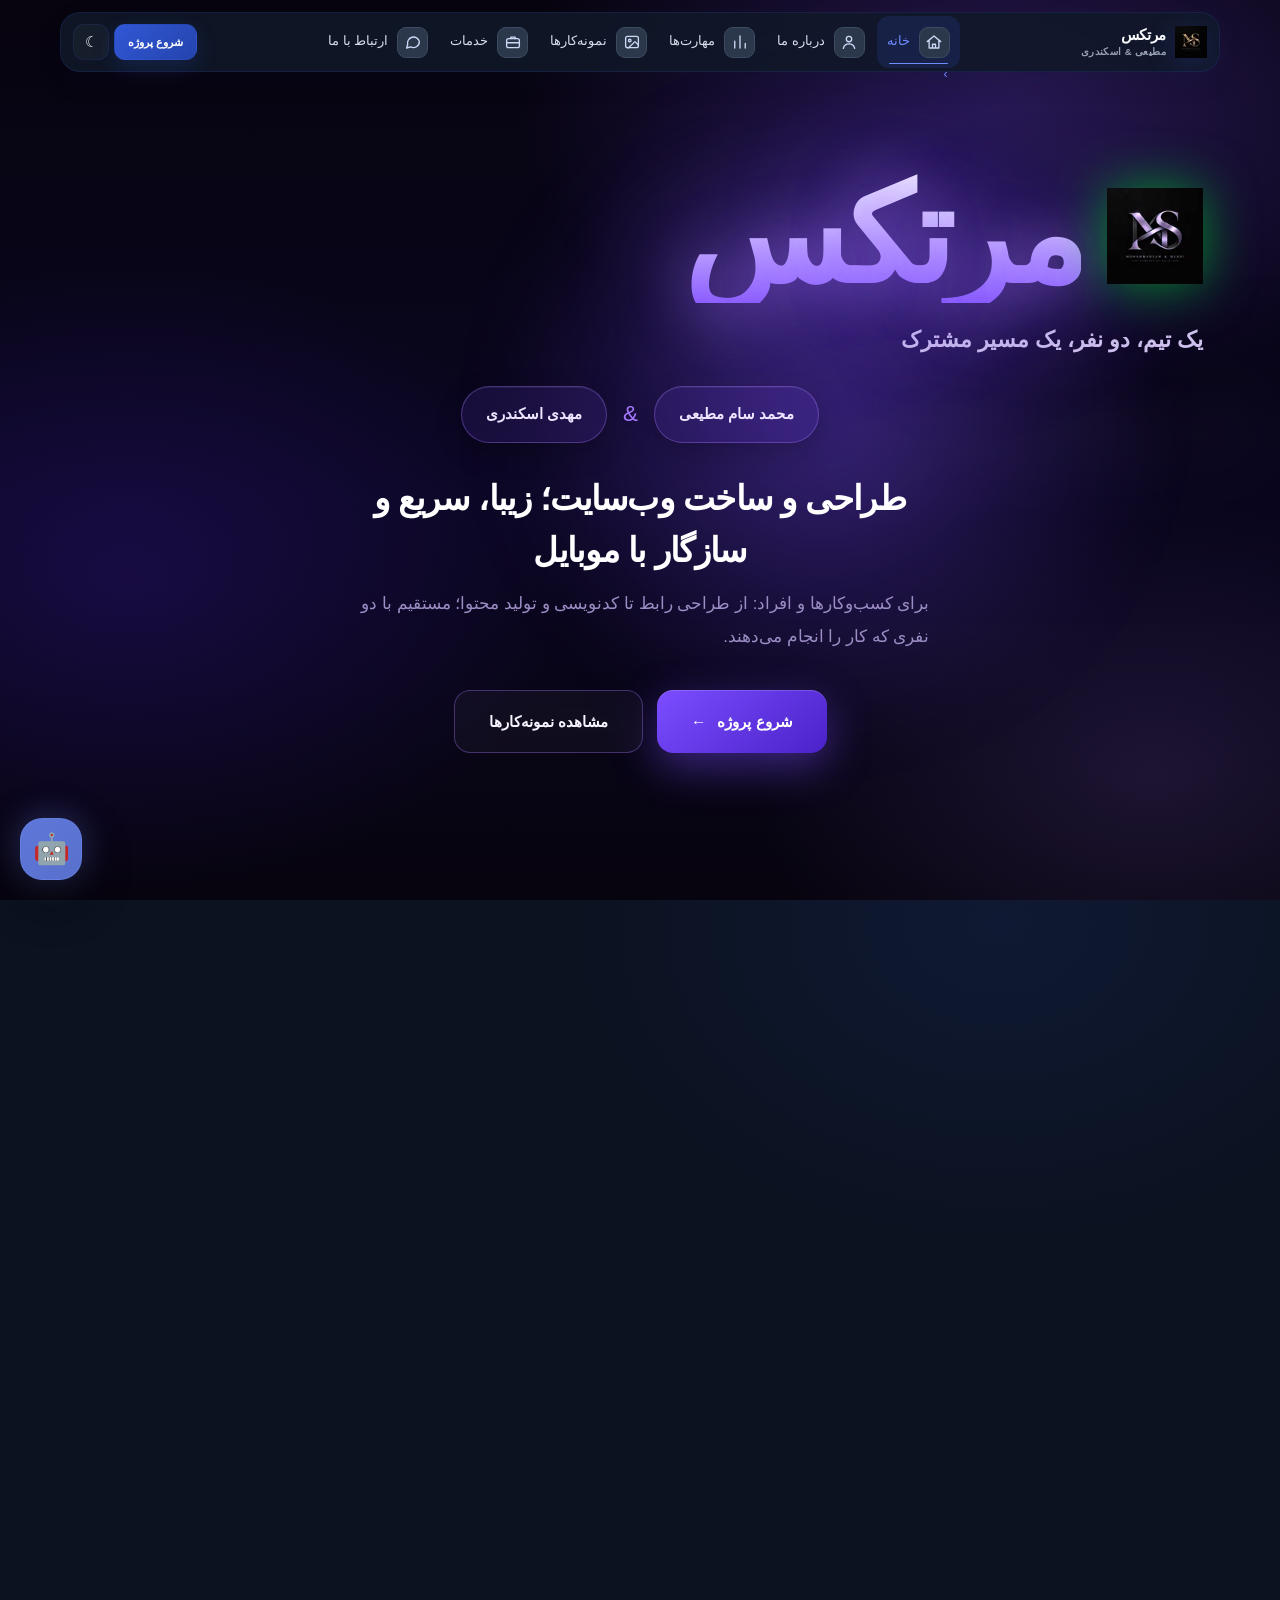
==== commit 7b113b2a: "Update Merteks website" ====
--- a/index.html
+++ b/index.html
@@ -3,7 +3,6 @@
 <head>
 <meta charset="UTF-8">
 <meta name="viewport" content="width=device-width, initial-scale=1, viewport-fit=cover">
-<<<<<<< HEAD
 <title>مرتکس | طراحی سایت و برنامه‌نویسی — محمد سام مطیعی و مهدی اسکندری</title>
 <meta name="description" content="مرتکس، گروه دو نفره محمد سام مطیعی و مهدی اسکندری؛ طراحی وب‌سایت، توسعه فرانت‌اند، بازطراحی سایت، سازگاری با موبایل و تولید محتوا.">
 <meta name="robots" content="index,follow,max-image-preview:large">
@@ -79,85 +78,20 @@
     <div class="simple-intro-logo" aria-hidden="true"><img src="assets/ms-logo-256.webp" width="256" height="256" decoding="async" fetchpriority="high" alt=""></div>
     <div class="simple-intro-kicker">WELCOME TO</div>
     <div class="sit">MERTEKS</div>
-=======
-<meta name="theme-color" content="#111827">
-<meta name="description" content="مرتکس — گروه دو نفره محمد سام مطیعی و مهدی اسکندری · طراحی سایت و برنامه‌نویسی">
-<meta name="robots" content="index,follow,max-image-preview:large">
-<meta name="color-scheme" content="dark light">
-<meta property="og:type" content="website">
-<meta property="og:title" content="مرتکس | طراحی سایت و برنامه‌نویسی">
-<meta property="og:description" content="مرتکس — گروه دو نفره محمد سام مطیعی و مهدی اسکندری؛ طراحی سایت، برنامه‌نویسی و تولید محتوا.">
-<meta property="og:locale" content="fa_IR">
-<title>مرتکس | محمد سام مطیعی و مهدی اسکندری</title>
-<link rel="preconnect" href="https://fonts.googleapis.com">
-<link rel="preconnect" href="https://fonts.gstatic.com" crossorigin>
-<link rel="preload" as="style" href="https://fonts.googleapis.com/css2?family=Amiri:wght@700&family=Vazirmatn:wght@400;500;700;800;900&display=swap">
-<link rel="stylesheet" href="https://fonts.googleapis.com/css2?family=Amiri:wght@700&family=Vazirmatn:wght@400;500;700;800;900&display=swap" media="print" onload="this.media='all'">
-<noscript><link rel="stylesheet" href="https://fonts.googleapis.com/css2?family=Amiri:wght@700&family=Vazirmatn:wght@400;500;700;800;900&display=swap"></noscript>
-
-  <link rel="stylesheet" href="css/style.css">
-  <script src="js/config.js" defer></script>
-</head>
-<body>
-
-
-<div class="progress" id="progress" aria-hidden="true"></div>
-
-<nav class="nav" aria-label="ناوبری اصلی">
- <a class="brand" href="#home">
- <img class="brand-logo" src="assets/ms-logo.webp" width="256" height="256" decoding="async" alt="">
- <span class="brand-name">مرتکس<small>مطیعی &amp; اسکندری</small></span>
- </a>
- <div class="links" id="links">
- <a href="#home">خانه</a>
- <a href="#about">درباره ما</a>
- <a href="#skills">مهارت‌ها</a>
- <a href="#projects">پروژه‌ها</a>
- <a href="#services">خدمات</a>
- <a href="#contact">اطلاع رسانی</a>
-  <a href="#order" class="order-link" data-open-order>سفارشات</a>
- </div>
- <div class="nav-tools">
- <button class="tool-btn order-nav-btn" id="merteksOrderOpen" aria-label="ثبت سفارش" title=" سفارش">🛒</button>
- <button class="tool-btn" id="themeBtn" aria-label="تغییر حالت روشن و تاریک" title="حالت روشن / تاریک">☾</button>
- <button class="tool-btn menu-btn" id="menuBtn" aria-label="باز کردن منو" aria-expanded="false">☰</button>
- </div>
-</nav>
-
-<div class="nl-bg" aria-hidden="true"></div>
-<img class="nl-watermark" src="assets/ms-logo.webp" width="256" height="256" decoding="async" alt="" aria-hidden="true">
-<canvas id="nlGl" aria-hidden="true"></canvas>
-
-<!-- MERTEKS CINEMATIC INTRO -->
-<div id="introScreen" class="intro-screen" aria-hidden="false">
-  <div class="simple-intro" role="presentation">
-    <div class="simple-intro-logo" aria-hidden="true"><img src="assets/ms-logo.webp" width="640" height="640" decoding="async" fetchpriority="high" alt="Mohammadsam & Mehdi"></div>
-    <div class="simple-intro-kicker">WELCOME TO</div>
-    <h1>MERTEKS</h1>
->>>>>>> 150194eadc1104479a7c0205939f6ae9d9973594
     <p>DESIGN · CODE · EXPERIENCE</p>
     <div class="intro-line"><span></span></div>
   </div>
 </div>
 
-<<<<<<< HEAD
 <main id="mxDeck" tabindex="-1">
-=======
-<main id="mxDeck">
->>>>>>> 150194eadc1104479a7c0205939f6ae9d9973594
 
   <section class="slide" id="home" data-title="خانه">
     <div class="inner">
       <span class="halo" aria-hidden="true"></span>
 
       <div class="wordmark reveal" style="--d:120ms">
-<<<<<<< HEAD
         <img src="assets/ms-logo-128.webp" width="128" height="128" decoding="async" alt="لوگوی مرتکس">
         <div class="wm-name">مرتکس</div>
-=======
-        <img src="assets/ms-logo.webp" width="256" height="256" decoding="async" alt="">
-        <h1>مرتکس</h1>
->>>>>>> 150194eadc1104479a7c0205939f6ae9d9973594
       </div>
 
       <p class="tagline reveal" style="--d:260ms">یک تیم، دو نفر، یک مسیر مشترک</p>
@@ -168,21 +102,12 @@
         <div class="member">مهدی اسکندری</div>
       </div>
 
-<<<<<<< HEAD
       <h1 class="hero-sub reveal" style="--d:540ms">طراحی و ساخت وب‌سایت؛ زیبا، سریع و سازگار با موبایل</h1>
       <p class="hero-copy reveal" style="--d:660ms">برای کسب‌وکارها و افراد: از طراحی رابط تا کدنویسی و تولید محتوا؛ مستقیم با دو نفری که کار را انجام می‌دهند.</p>
 
       <div class="actions reveal" style="--d:800ms">
         <a class="btn btn-primary" href="#order" data-open-order>شروع پروژه <span>←</span></a>
         <a class="btn btn-ghost" href="#projects">مشاهده نمونه‌کارها</a>
-=======
-      <p class="hero-sub reveal" style="--d:540ms">ساخت تجربه‌های دیجیتال با طراحی، کدنویسی و ایده‌های مشترک</p>
-      <p class="hero-copy reveal" style="--d:660ms">جایی برای معرفی مسیر، مهارت‌ها و پروژه‌هایی که با همکاری و ایده‌های مشترک شکل می‌گیرند.</p>
-
-      <div class="actions reveal" style="--d:800ms">
-        <a class="btn btn-primary" href="#projects">مشاهده پروژه‌های ما <span>←</span></a>
-        <a class="btn btn-ghost" href="#contact">اطلاع رسانی</a>
->>>>>>> 150194eadc1104479a7c0205939f6ae9d9973594
       </div>
     </div>
   </section>
@@ -198,16 +123,11 @@
       <div class="bento">
         <article class="cell cell-about reveal">
           <h3><span class="accent">محمد سام مطیعی</span> و <span class="accent">مهدی اسکندری</span></h3>
-<<<<<<< HEAD
           <p>دو نفر از یک گروه با علاقه مشترک به فناوری، طراحی و ساختن. روی طراحی رابط‌های مدرن، تجربه کاربری، برنامه‌نویسی Python و هوش مصنوعی کار می‌کنیم.</p>
-=======
-          <p>دو نفر از یک گروه با علاقه مشترک به فناوری، طراحی و ساختن. روی طراحی رابط‌های مدرن، تجربه کاربری، برنامه‌نویسی Python و هوش مصنوعی کار می‌کنیم و هدفمان این است که هر پروژه علاوه بر ظاهر حرفه‌ای، سریع، خوانا و استفاده از آن راحت باشد.</p>
->>>>>>> 150194eadc1104479a7c0205939f6ae9d9973594
           <div class="quote">«یک طراحی خوب فقط زیبا نیست؛ باید حس خوب استفاده کردن را هم منتقل کند.»</div>
         </article>
 
         <div class="cell cell-members reveal">
-<<<<<<< HEAD
           <div class="person">
             <span class="dotmark"></span>
             <div><b>محمد سام مطیعی</b><small>طراحی سایت و برنامه‌نویسی</small></div>
@@ -229,69 +149,18 @@
             <div class="skill" style="--i:4"><div class="skill-top"><b>هوش مصنوعی</b><span>AI</span></div><div class="bar" aria-hidden="true"><i style="--w:70%"></i></div></div>
             <div class="skill" style="--i:5"><div class="skill-top"><b>UI / UX</b><span>رابط کاربری</span></div><div class="bar" aria-hidden="true"><i style="--w:85%"></i></div></div>
             <div class="skill" style="--i:6"><div class="skill-top"><b>ساخت و تدوین ویدیو</b><span>تدوین ویدیو</span></div><div class="bar" aria-hidden="true"><i style="--w:78%"></i></div></div>
-=======
-        <div class="person">
-          <span class="dotmark"></span>
-          <div><b>محمد سام مطیعی</b><small>طراحی سایت و برنامه‌نویسی</small></div>
-        </div>
-        <div class="person">
-          <span class="dotmark"></span>
-          <div><b>مهدی اسکندری</b><small>برنامه‌نویس و متخصص تولید محتوا</small></div>
-        </div>
-        </div>
-
-        <article class="cell cell-skills reveal">
-          <div class="kicker">OUR SKILLS</div>
-          <h3>مهارت‌ها</h3>
-          <div class="skill-row">
-          <div class="skill" style="--i:0">
-            <div class="skill-top"><b>HTML</b><span>ساختار</span></div>
-            <div class="bar"><i style="--w:92%"></i></div>
-          </div>
-          <div class="skill" style="--i:1">
-            <div class="skill-top"><b>CSS</b><span>طراحی</span></div>
-            <div class="bar"><i style="--w:88%"></i></div>
-          </div>
-          <div class="skill" style="--i:2">
-            <div class="skill-top"><b>JavaScript</b><span>تعاملی</span></div>
-            <div class="bar"><i style="--w:76%"></i></div>
-          </div>
-          <div class="skill" style="--i:3">
-            <div class="skill-top"><b>Python</b><span>برنامه‌نویسی</span></div>
-            <div class="bar"><i style="--w:78%"></i></div>
-          </div>
-          <div class="skill" style="--i:4">
-            <div class="skill-top"><b>هوش مصنوعی</b><span>AI</span></div>
-            <div class="bar"><i style="--w:72%"></i></div>
-          </div>
-          <div class="skill" style="--i:5">
-            <div class="skill-top"><b>UI / UX</b><span>رابط کاربری</span></div>
-            <div class="bar"><i style="--w:84%"></i></div>
-          </div>
-          <div class="skill" style="--i:6">
-            <div class="skill-top"><b>ساخت و تدوین ویدیو</b><span>تدوین ویدیو</span></div>
-            <div class="bar"><i style="--w:80%"></i></div>
-          </div>
->>>>>>> 150194eadc1104479a7c0205939f6ae9d9973594
           </div>
         </article>
 
         <div class="cell cell-stats reveal">
-<<<<<<< HEAD
           <div class="stat"><strong>۲</strong><span>عضو یک گروه</span></div>
           <div class="stat"><strong>۷</strong><span>حوزهٔ مهارتی</span></div>
           <div class="stat"><strong>۵</strong><span>خدمت اصلی</span></div>
-=======
-        <div class="stat"><strong>۲</strong><span>عضو یک گروه</span></div>
-        <div class="stat"><strong>∞</strong><span>ایده برای ساختن</span></div>
-        <div class="stat"><strong>۱</strong><span>مسیر مشترک</span></div>
->>>>>>> 150194eadc1104479a7c0205939f6ae9d9973594
-        </div>
-      </div>
-    </div>
-  </section>
-
-<<<<<<< HEAD
+        </div>
+      </div>
+    </div>
+  </section>
+
   <section class="mx-public-projects" id="projects" aria-label="پروژه‌های مرتکس">
     <div class="wrap">
       <div class="section-head reveal">
@@ -307,80 +176,40 @@
         <div class="grid-proj">
         <article class="proj reveal">
           <span class="num">۰۱</span><span class="ico">✦</span>
-=======
-  <section class="slide" id="projects" data-title="پروژه‌ها">
-    <div class="inner">
-      <div class="section-head reveal">
-        <div class="kicker">OUR WORK</div>
-        <h2 class="section-title">فعالیت‌های ما</h2>
-        <p class="section-desc">نمونه‌ای از ایده‌ها و کارهایی که می‌توانیم مشترک طراحی و توسعه دهیم.</p>
-      </div>
-      <div class="grid-proj">
-        <article class="proj reveal">
-          <span class="num">۰۱</span>
-          <span class="ico">✦</span>
->>>>>>> 150194eadc1104479a7c0205939f6ae9d9973594
           <h3>وب‌سایت شخصی</h3>
           <p>پرتفولیویی مدرن با تمرکز روی هویت شخصی، تایپوگرافی، انیمیشن و تجربه کاربری روان.</p>
           <div class="tags"><span class="tag">HTML</span><span class="tag">CSS</span><span class="tag">JavaScript</span></div>
         </article>
         <article class="proj reveal">
-<<<<<<< HEAD
           <span class="num">۰۲</span><span class="ico">◈</span>
-=======
-          <span class="num">۰۲</span>
-          <span class="ico">◈</span>
->>>>>>> 150194eadc1104479a7c0205939f6ae9d9973594
           <h3>داشبورد هوشمند</h3>
           <p>رابط داده‌محور برای نمایش اطلاعات، وضعیت‌ها و ابزارهای هوشمند با ظاهر حرفه‌ای.</p>
           <div class="tags"><span class="tag">UI/UX</span><span class="tag">Python</span><span class="tag">AI</span></div>
         </article>
         <article class="proj reveal">
-<<<<<<< HEAD
           <span class="num">۰۳</span><span class="ico">⌘</span>
-=======
-          <span class="num">۰۳</span>
-          <span class="ico">⌘</span>
->>>>>>> 150194eadc1104479a7c0205939f6ae9d9973594
           <h3>لندینگ پیج</h3>
           <p>صفحه فرود سریع و واکنش‌گرا با ساختار واضح، دعوت به اقدام و جزئیات بصری جذاب.</p>
           <div class="tags"><span class="tag">Responsive</span><span class="tag">UX</span><span class="tag">Frontend</span></div>
         </article>
         <article class="proj reveal">
-<<<<<<< HEAD
           <span class="num">۰۴</span><span class="ico">▶</span>
-=======
-          <span class="num">۰۴</span>
-          <span class="ico">▶</span>
->>>>>>> 150194eadc1104479a7c0205939f6ae9d9973594
           <h3>ساخت و ادیت ویدیو</h3>
           <p>ساخت، ادیت و تدوین ویدیوهای حرفه‌ای برای معرفی، تبلیغات و شبکه‌های اجتماعی.</p>
           <div class="tags"><span class="tag">Video</span><span class="tag">Editing</span><span class="tag">Content</span></div>
         </article>
         <article class="proj reveal">
-<<<<<<< HEAD
           <span class="num">۰۵</span><span class="ico">✦</span>
-=======
-          <span class="num">۰۵</span>
-          <span class="ico">✦</span>
->>>>>>> 150194eadc1104479a7c0205939f6ae9d9973594
           <h3>تولید محتوا</h3>
           <p>تولید محتوای خلاقانه و هدفمند برای معرفی برند، شبکه‌های اجتماعی و جذب مخاطب.</p>
           <div class="tags"><span class="tag">Content</span><span class="tag">Social Media</span><span class="tag">Creative</span></div>
         </article>
-<<<<<<< HEAD
-      </div>
-=======
-
->>>>>>> 150194eadc1104479a7c0205939f6ae9d9973594
-      </div>
-    </div>
-  </section>
-
-<<<<<<< HEAD
-
-=======
->>>>>>> 150194eadc1104479a7c0205939f6ae9d9973594
+      </div>
+      </div>
+    </div>
+  </section>
+
+
   <section class="slide" id="services" data-title="خدمات">
     <div class="inner">
       <div class="section-head reveal">
@@ -389,7 +218,6 @@
         <p class="section-desc">زمینه‌هایی که برای ساخت و بهتر شدن یک وب‌سایت روی آن‌ها تمرکز می‌کنیم.</p>
       </div>
       <div class="svc-list">
-<<<<<<< HEAD
         <div class="svc reveal"><div class="b">◈</div><div><h3>طراحی وب‌سایت</h3><p>صفحات مدرن، مرتب و واکنش‌گرا برای نمایش حرفه‌ای در موبایل، تبلت و کامپیوتر.</p></div></div>
         <div class="svc reveal"><div class="b">⌘</div><div><h3>توسعه فرانت‌اند</h3><p>ساخت صفحات تعاملی با HTML، CSS و JavaScript و ایجاد تجربه‌ای روان و کاربردی.</p></div></div>
         <div class="svc reveal"><div class="b">✦</div><div><h3>بهبود ظاهر سایت</h3><p>بازطراحی رنگ، فاصله‌ها، تایپوگرافی و جزئیات بصری برای حرفه‌ای‌تر شدن سایت.</p></div></div>
@@ -407,52 +235,20 @@
         <div class="svc reveal"><div class="b">۲</div><div><h3>طراحی</h3><p>ظاهر و چیدمان صفحه‌ها پیش از شروع کدنویسی مشخص می‌شود.</p></div></div>
         <div class="svc reveal"><div class="b">۳</div><div><h3>توسعه و آزمایش</h3><p>ساخت صفحه‌ها و بررسی آن‌ها در موبایل و کامپیوتر.</p></div></div>
         <div class="svc reveal"><div class="b">۴</div><div><h3>تحویل</h3><p>تحویل پروژه و اصلاحات نهایی.</p></div></div>
-=======
-        <div class="svc reveal">
-          <div class="b">◈</div>
-          <div><h3>طراحی وب‌سایت</h3><p>صفحات مدرن، مرتب و واکنش‌گرا برای نمایش حرفه‌ای در موبایل، تبلت و کامپیوتر.</p></div>
-        </div>
-        <div class="svc reveal">
-          <div class="b">⌘</div>
-          <div><h3>توسعه فرانت‌اند</h3><p>ساخت صفحات تعاملی با HTML، CSS و JavaScript و ایجاد تجربه‌ای روان و کاربردی.</p></div>
-        </div>
-        <div class="svc reveal">
-          <div class="b">✦</div>
-          <div><h3>بهبود ظاهر سایت</h3><p>بازطراحی رنگ، فاصله‌ها، تایپوگرافی و جزئیات بصری برای حرفه‌ای‌تر شدن سایت.</p></div>
-        </div>
-        <div class="svc reveal">
-          <div class="b">↗</div>
-          <div><h3>سازگاری با موبایل</h3><p>بهینه‌سازی چیدمان تا سایت در همه صفحه‌ها مرتب و قابل استفاده باقی بماند.</p></div>
-        </div>
-        <div class="svc reveal">
-          <div class="b">✍</div>
-          <div><h3>تولید محتوا</h3><p>ساخت ویدیو و محتوای بصری برای سایت و شبکه‌های اجتماعی.</p></div>
-        </div>
-
->>>>>>> 150194eadc1104479a7c0205939f6ae9d9973594
-      </div>
-    </div>
-  </section>
-
-<<<<<<< HEAD
+      </div>
+    </div>
+  </section>
+
   <section class="slide" id="contact" data-title="ارتباط با ما">
-=======
-  <section class="slide" id="contact" data-title="اطلاع رسانی">
->>>>>>> 150194eadc1104479a7c0205939f6ae9d9973594
     <div class="inner">
       <div class="section-head reveal">
         <div class="kicker">GET IN TOUCH</div>
         <h2 class="section-title">ارتباط با ما</h2>
-<<<<<<< HEAD
         <p class="section-desc">برای شروع پروژه یا پرسیدن سؤال، از راه‌های زیر با ما در ارتباط باشید.</p>
-=======
-        <p class="section-desc">برای دریافت اطلاع‌رسانی و پیگیری درخواست‌ها، از راه‌های زیر با ما در ارتباط باشید.</p>
->>>>>>> 150194eadc1104479a7c0205939f6ae9d9973594
       </div>
 
       <div class="contact-grid">
         <div class="cbox reveal" style="--d:160ms">
-<<<<<<< HEAD
           <div class="kicker">SOCIAL</div>
           <h2>شبکه‌های اجتماعی</h2>
           <p>برای دیدن کارهای جدید و خبرهای ما، دنبالمان کنید یا همان‌جا پیام بدهید.</p>
@@ -463,39 +259,17 @@
             </a>
             <a class="social" href="https://t.me/merteks_m" target="_blank" rel="noopener noreferrer">
               <span class="social-icon"><svg viewBox="0 0 24 24" width="22" height="22" aria-hidden="true" focusable="false"><circle cx="12" cy="12" r="10" fill="#26A5E4"/><path d="M17.2 7.3 15 17c-.16.69-.56.86-1.13.54l-3.08-2.27-1.49 1.43c-.17.17-.31.31-.64.31l.22-3.14 5.72-5.17c.25-.22-.05-.35-.39-.13L7.15 12.2l-3.02-.94c-.66-.2-.67-.66.14-.98l11.8-4.55c.55-.2 1.03.13.85.96z" fill="#fff"/></svg></span>
-=======
-          <div class="kicker">NEWS &amp; UPDATES</div>
-          <h2>اطلاع رسانی</h2>
-          <p>برای دریافت اطلاع‌رسانی و دنبال‌کردن آخرین مطالب، از راه‌های زیر همراه ما باشید.</p>
-          <div class="social-row">
-            <a class="social" href="https://www.instagram.com/merteks.m/?stkn=bzZ6NzllYTFlZ3Zr" target="_blank" rel="noopener noreferrer">
-              <span class="social-icon"><svg viewBox="0 0 24 24" width="22" height="22" aria-hidden="true" focusable="false"><defs><linearGradient id="igGradient" x1="0" y1="1" x2="1" y2="0"><stop offset="0" stop-color="#F9CE34"/><stop offset=".45" stop-color="#EE2A7B"/><stop offset="1" stop-color="#6228D7"/></linearGradient></defs><rect x="3" y="3" width="18" height="18" rx="5" fill="none" stroke="url(#igGradient)" stroke-width="2"/><circle cx="12" cy="12" r="4" fill="none" stroke="url(#igGradient)" stroke-width="2"/><circle cx="17.3" cy="6.8" r="1.1" fill="#EE2A7B"/></svg></span>
-              <span>اینستاگرام</span>
-            </a>
-            <a class="social" href="https://t.me/merteks_m" target="_blank" rel="noopener noreferrer">
-              <span class="social-icon"><svg viewBox="0 0 24 24" width="22" height="22" aria-hidden="true" focusable="false"><circle cx="12" cy="12" r="10" fill="#26A5E4"/><path d="M17.2 7.3 15 17c-.16.69-.56.86-1.13.54l-3.08-2.27-1.49 1.43c-.17.17-.31.31-.64.31l.22-3.14 5.72-5.17c.25-.22-.05-.35-.39-.13L7.15 12.2l-3.02-.94c-.66-.2-.67-.66.14-.98l11.81-4.55c.55-.2 1.03.13 1.12.57Z" fill="#fff"/></svg></span>
->>>>>>> 150194eadc1104479a7c0205939f6ae9d9973594
               <span>تلگرام</span>
             </a>
           </div>
         </div>
 
         <div class="cbox order reveal" style="--d:260ms">
-<<<<<<< HEAD
           <div class="kicker">DIRECT</div>
           <h2>تماس مستقیم</h2>
           <p>برای مشاوره، پرسیدن سؤال یا پیگیری درخواست، مستقیم پیام بدهید یا تماس بگیرید.</p>
           <div class="social-row">
             <a class="social" href="https://eitaa.com/mmd2010s" target="_blank" rel="noopener noreferrer" aria-label="ایتا"><span>ایتا</span></a>
-=======
-          <div class="kicker">ORDER</div>
-          <h2>پشتیبانی</h2>
-          <p>برای دریافت راهنمایی، پاسخ به سوالات و پیگیری درخواست‌های خود، مستقیماً با ما در ارتباط باشید.</p>
-          <div class="social-row">
-            <a class="social" href="https://eitaa.com/mmd2010s" target="_blank" rel="noopener noreferrer" aria-label="ایتا">
-              <span>ایتا</span>
-            </a>
->>>>>>> 150194eadc1104479a7c0205939f6ae9d9973594
             <a class="social phone-order" href="tel:09197029213" aria-label="تماس تلفنی با 09197029213">
               <span class="social-icon">☎</span>
               <span>09197029213</span>
@@ -508,7 +282,6 @@
 
 </main>
 
-<<<<<<< HEAD
 <footer>طراحی و توسعه با <b>♥</b> توسط محمد سام مطیعی و مهدی اسکندری · © 2026<br><small>اطلاعات فرم‌ها و متن گفتگو با دستیار فقط برای پاسخ به شما و بهبود خدمات ذخیره می‌شود.</small></footer>
 
 <div class="toast" id="toast" role="status" aria-live="polite"></div>
@@ -516,54 +289,5 @@
 
 <button id="mxAiFab" type="button" aria-label="گفتگو با دستیار خودکار مرتکس" title="دستیار خودکار مرتکس"><span class="mx-assistant-rays" aria-hidden="true"><span class="mx-assistant-ray" style="--ray-angle:0deg;--ray-delay:0s"></span><span class="mx-assistant-ray" style="--ray-angle:36deg;--ray-delay:-.09s"></span><span class="mx-assistant-ray" style="--ray-angle:72deg;--ray-delay:-.18s"></span><span class="mx-assistant-ray" style="--ray-angle:108deg;--ray-delay:-.27s"></span><span class="mx-assistant-ray" style="--ray-angle:144deg;--ray-delay:-.36s"></span><span class="mx-assistant-ray" style="--ray-angle:180deg;--ray-delay:-.45s"></span><span class="mx-assistant-ray" style="--ray-angle:216deg;--ray-delay:-.54s"></span><span class="mx-assistant-ray" style="--ray-angle:252deg;--ray-delay:-.63s"></span><span class="mx-assistant-ray" style="--ray-angle:288deg;--ray-delay:-.72s"></span><span class="mx-assistant-ray" style="--ray-angle:324deg;--ray-delay:-.81s"></span></span><span class="mx-assistant-robot" aria-hidden="true">🤖</span></button>
 
-=======
-<footer>طراحی و توسعه با <b>♥</b> توسط محمد سام مطیعی و مهدی اسکندری · © 2026</footer>
-
-<div class="toast" id="toast" role="status" aria-live="polite"></div>
-<button class="back-top" id="backTop" aria-label="بازگشت به بالا">↑</button>
-
-<div class="modal" id="projectModal" aria-hidden="true">
- <div class="modal-backdrop" data-close="1"></div>
- <div class="modal-card" role="dialog" aria-modal="true" aria-labelledby="modalTitle">
- <button class="modal-close" id="modalClose" aria-label="بستن">×</button>
- <span class="modal-kicker">PROJECT PREVIEW</span>
- <h3 id="modalTitle">جزئیات پروژه</h3>
- <p id="modalText"></p>
- <div class="modal-tags" id="modalTags"></div>
- </div>
-</div>
-
-<!-- ============================================================
-     MERTEKS ADD-ON PACK — appended only; existing code untouched
-     Projects + mobile menu polish + original intro restore
-     ============================================================ -->
-
-<!-- ============================================================
-     MERTEKS MENU STICKERS — ONE CLEAN SYSTEM
-     Works on desktop and mobile. Uses CSS icons, so no duplicate
-     sticker elements are created in the DOM.
-     ============================================================ -->
-
-<!-- MERTEKS DESKTOP STICKERS ADD-ON — appended only -->
-<!-- Merteks: universal section stickers for desktop + mobile (append-only) -->
-<!-- FIX: prevent duplicate sticker icons on mobile; keep desktop stickers -->
-
-<!-- MERTEKS MENU UPDATE: remove old Projects menu item and add registered Projects link -->
-
-<!-- MERTEKS FINAL MENU ORDER + OUTSIDE CLICK FIX -->
-
-<!-- MERTEKS FINAL ICON MAPPING FIX -->
-
-<!-- MERTEKS FLOATING ADMIN + ENTER LOGIN FIX -->
-
-<button id="merteksAdminFab"
-        type="button"
-        aria-label="باز کردن پنل مدیریت"
-        title="پنل مدیریت">
-  <span class="admin-gear" aria-hidden="true">⚙</span>
-</button>
-
-  <script src="js/app.js" defer></script>
->>>>>>> 150194eadc1104479a7c0205939f6ae9d9973594
 </body>
 </html>
--- a/css/style.css
+++ b/css/style.css
@@ -1,2811 +1 @@
-<<<<<<< HEAD
-:root{--bg:#111827;--bg-2:#182235;--surface:rgba(234,242,255,.035);--surface-2:rgba(234,242,255,.065);--line:rgba(234,242,255,.14);--line-2:rgba(234,242,255,.24);--grid:rgba(234,242,255,.13);--text:#F8FAFF;--text-2:#C9D4EA;--muted:#93A4C2;--accent:#3157D5;--accent-2:#EAF2FF;--accent-deep:#2446B5;--accent-soft:rgba(49,87,213,.14);--violet:#3157D5;--cyan:#7FA2FF;--ok:#5FD6A0;--shadow-sm:0 8px 24px rgba(17,24,39,.28);--shadow:0 22px 64px rgba(17,24,39,.42);--r-sm:13px;--r:19px;--r-lg:26px;--nav-h:60px;--font:"Vazirmatn",Tahoma,sans-serif;--display:"Amiri",Georgia,serif}body.light{--bg:#EAF2FF;--bg-2:#FFFFFF;--surface:rgba(17,24,39,.025);--surface-2:rgba(17,24,39,.045);--line:rgba(17,24,39,.13);--line-2:rgba(17,24,39,.22);--grid:rgba(17,24,39,.14);--text:#111827;--text-2:#334155;--muted:#64748B;--accent:#3157D5;--accent-2:#2446B5;--accent-deep:#18358F;--accent-soft:rgba(49,87,213,.10);--violet:#3157D5;--cyan:#3B82F6;--ok:#16805A;--shadow-sm:0 8px 22px rgba(17,24,39,.10);--shadow:0 22px 56px rgba(17,24,39,.14)}*{box-sizing:border-box}html{scroll-behavior:smooth;scroll-padding-top:calc(var(--nav-h) + 26px)}body{margin:0;min-height:100vh;color:var(--text);font-family:var(--font);font-size:15px;line-height:1.85;overflow-x:hidden;text-rendering:optimizeLegibility;-webkit-font-smoothing:antialiased;background:var(--bg);transition:background .35s ease,color .35s ease}body::before{content:"";position:fixed;inset:0;z-index:-2;pointer-events:none;background:radial-gradient(720px 500px at 76% -10%,color-mix(in srgb,var(--accent) 12%,transparent),transparent 62%),radial-gradient(600px 440px at 3% 24%,color-mix(in srgb,var(--violet) 10%,transparent),transparent 66%),radial-gradient(640px 500px at 97% 86%,color-mix(in srgb,var(--cyan) 7%,transparent),transparent 68%);transition:opacity .35s}body.light::before{opacity:.7}body::after{content:"";position:fixed;inset:0;z-index:-1;pointer-events:none;background-image:linear-gradient(var(--grid) 1px,transparent 1px),linear-gradient(90deg,var(--grid) 1px,transparent 1px);background-size:62px 62px;mask-image:radial-gradient(circle at 50% 0%,#000,transparent 74%);-webkit-mask-image:radial-gradient(circle at 50% 0%,#000,transparent 74%)}a{color:inherit;text-decoration:none}button{font:inherit;color:inherit}img{max-width:100%}:focus-visible{outline:2px solid var(--accent);outline-offset:3px;border-radius:9px}.wrap{width:min(1160px,92%);margin-inline:auto}.accent{color:var(--accent-2)}.nav{position:fixed;top:12px;inset-inline:0;margin-inline:auto;z-index:90;width:min(1160px,94%);height:var(--nav-h);display:flex;align-items:center;justify-content:space-between;gap:12px;padding-inline:12px;border-radius:var(--r);border:1px solid var(--line);background:color-mix(in srgb,var(--bg) 74%,transparent);backdrop-filter:blur(26px) saturate(150%);-webkit-backdrop-filter:blur(26px) saturate(150%);box-shadow:var(--shadow-sm);transition:background .35s,border-color .35s,box-shadow .35s}.brand{display:flex;align-items:center;gap:9px;font-weight:800;letter-spacing:-.3px}.brand-logo{width:32px;height:32px;flex:none;object-fit:contain;filter:drop-shadow(0 4px 12px color-mix(in srgb,var(--accent) 26%,transparent))}.brand-name{font-size:15px;line-height:1.35}.brand-name small{display:block;font-size:9.5px;font-weight:600;color:var(--muted);letter-spacing:.4px}.links{display:flex;align-items:center;gap:2px}.links a{position:relative;padding:8px 12px;border-radius:11px;font-size:12.5px;color:var(--text-2);transition:color .22s,background .22s}.links a::after{content:"";position:absolute;bottom:4px;inset-inline:12px;height:1.5px;border-radius:2px;background:var(--accent);transform:scaleX(0);transition:transform .25s}.links a:hover{color:var(--text);background:var(--surface)}.links a:hover::after,.links a.active::after{transform:scaleX(1)}.links a.active{color:var(--text)}.nav-tools{display:flex;gap:5px;align-items:center}.tool-btn{width:36px;height:36px;border-radius:11px;cursor:pointer;display:grid;place-items:center;font-size:15px;border:1px solid var(--line);background:var(--surface);color:var(--text);transition:transform .22s,border-color .22s,background .22s,color .22s}.tool-btn:hover{transform:translateY(-2px);border-color:var(--accent);background:var(--accent-soft);color:var(--accent-2)}.menu-btn{display:none}.members{display:flex;align-items:center;justify-content:center;gap:12px;flex-wrap:wrap;margin-top:22px}.member{padding:9px 20px;border-radius:999px;font-size:14px;font-weight:700;border:1px solid var(--line);background:var(--surface);backdrop-filter:blur(16px) saturate(150%);-webkit-backdrop-filter:blur(16px) saturate(150%);box-shadow:var(--shadow-sm),inset 0 1px rgba(255,255,255,.06);transition:transform .28s,border-color .28s,background .28s}.member:hover{transform:translateY(-3px);border-color:color-mix(in srgb,var(--accent) 42%,transparent);background:var(--surface-2)}.hero-sub{margin:24px auto 0;max-width:620px;font-size:clamp(15px,2vw,19px);font-weight:600;color:var(--text-2);line-height:1.8}.hero-copy{margin:10px auto 0;max-width:600px;color:var(--muted);font-size:14px;line-height:2}.actions{display:flex;justify-content:center;gap:10px;flex-wrap:wrap;margin-top:24px}.btn{position:relative;overflow:hidden;display:inline-flex;align-items:center;gap:8px;padding:12px 21px;border-radius:14px;font-weight:700;font-size:13.5px;cursor:pointer;border:1px solid var(--line);transition:transform .28s,box-shadow .28s,background .28s,border-color .28s}.btn::before{content:"";position:absolute;inset:0;transform:translateX(-130%);transition:transform .7s;background:linear-gradient(110deg,transparent 28%,rgba(255,255,255,.28),transparent 62%)}.btn:hover::before{transform:translateX(130%)}.btn-primary{color:#1c1405;border-color:transparent;background:linear-gradient(140deg,var(--accent-2),var(--accent),var(--accent-deep));box-shadow:0 12px 28px color-mix(in srgb,var(--accent) 26%,transparent)}.btn-primary:hover{transform:translateY(-3px);box-shadow:0 18px 40px color-mix(in srgb,var(--accent) 34%,transparent)}.btn-ghost{background:var(--surface);color:var(--text)}.btn-ghost:hover{transform:translateY(-3px);border-color:var(--accent);background:var(--surface-2)}section{padding:56px 0}.section-head{margin-bottom:22px}.kicker{display:inline-flex;align-items:center;gap:8px;color:var(--accent-2);font-size:10px;font-weight:800;letter-spacing:1.7px}.kicker::before{content:"";width:18px;height:1.5px;border-radius:2px;background:var(--accent)}.section-title{font-family:var(--display);font-weight:700;font-size:clamp(27px,3.6vw,38px);line-height:1.35;margin:5px 0 4px;letter-spacing:-.02em}.section-desc{color:var(--muted);font-size:13.5px;line-height:1.9;margin:0;max-width:560px}.bento{display:grid;grid-template-columns:repeat(6,1fr);gap:12px}.cell{position:relative;padding:20px;border-radius:var(--r-lg);border:1px solid var(--line);background:linear-gradient(150deg,var(--surface-2),var(--surface));backdrop-filter:blur(22px) saturate(150%);-webkit-backdrop-filter:blur(22px) saturate(150%);box-shadow:var(--shadow-sm);overflow:hidden;transition:transform .36s cubic-bezier(.2,.8,.2,1),border-color .3s,box-shadow .36s}.cell:hover{transform:translateY(-4px);border-color:color-mix(in srgb,var(--accent) 40%,transparent);box-shadow:var(--shadow)}.cell h3{margin:0 0 9px;font-size:16px;line-height:1.6}.cell p{margin:0;color:var(--muted);font-size:12.5px;line-height:1.95}.cell-about{grid-column:span 4}.cell-members{grid-column:span 2;padding:12px;display:grid;gap:9px;align-content:start}.cell-skills{grid-column:span 3}.cell-stats{grid-column:span 3;display:grid;grid-template-columns:repeat(3,1fr);gap:10px;align-content:center;text-align:center}.quote{margin-top:16px;padding:14px 16px;font-size:12.5px;line-height:1.95;color:var(--accent-2);border-inline-start:3px solid var(--accent);border-radius:0 var(--r-sm) var(--r-sm) 0;background:var(--accent-soft)}.person{padding:13px 15px;border-radius:var(--r-sm);border:1px solid var(--line);background:var(--surface);backdrop-filter:blur(16px) saturate(150%);-webkit-backdrop-filter:blur(16px) saturate(150%);box-shadow:var(--shadow-sm),inset 0 1px rgba(255,255,255,.06);transition:transform .26s,border-color .26s,background .26s}.person:hover{transform:translateX(-4px);border-color:color-mix(in srgb,var(--accent) 40%,transparent);background:var(--surface-2)}.person b{display:block;font-size:13px;line-height:1.6}.person small{display:block;color:var(--muted);font-size:10.5px;line-height:1.6}.skill-row{display:grid;gap:10px;margin-top:14px}.skill-top{display:flex;justify-content:space-between;align-items:baseline;font-size:12px}.skill-top b{font-weight:700}.skill-top span{color:var(--muted);font-size:10px}.bar{height:5px;margin-top:5px;border-radius:99px;background:var(--surface-2);overflow:hidden}.bar i{display:block;height:100%;width:var(--w);border-radius:inherit;background:linear-gradient(90deg,var(--accent-deep),var(--accent-2));transform-origin:right;animation:grow 1.1s ease both}.stat strong{display:block;font-family:var(--display);font-size:clamp(24px,3.2vw,34px);line-height:1.2;color:var(--accent-2)}.stat span{display:block;color:var(--muted);font-size:10.5px;line-height:1.6;margin-top:3px}.projects{display:grid;grid-template-columns:repeat(6,1fr);gap:12px}.num{position:absolute;top:18px;inset-inline-start:20px;color:var(--muted);font-size:11px;font-family:var(--display)}.tag{font-size:9.5px;padding:4px 9px;border-radius:999px;border:1px solid color-mix(in srgb,var(--accent) 24%,transparent);background:var(--accent-soft);color:var(--accent-2)}.more{margin-top:12px;padding:0;background:none;border:0;cursor:pointer;color:var(--accent-2);font-size:11.5px;font-weight:700;display:inline-flex;align-items:center;gap:6px;transition:gap .25s}.more:hover{gap:11px}.services{display:grid;grid-template-columns:repeat(3,1fr);gap:12px}.service{min-height:178px;display:flex;flex-direction:column}.process{margin-top:12px;padding:20px;border-radius:var(--r-lg);border:1px solid var(--line);background:var(--surface);backdrop-filter:blur(22px) saturate(150%);-webkit-backdrop-filter:blur(22px) saturate(150%)}.contact-grid{display:grid;grid-template-columns:repeat(2,minmax(0,1fr));gap:14px}.contact-grid .contact{height:100%}.phone-order .social-icon{font-size:16px;background:var(--accent-soft);color:var(--accent-2)}.contact{text-align:center;padding:44px 24px;border-radius:30px;border:1px solid color-mix(in srgb,var(--accent) 24%,transparent);background:radial-gradient(500px 220px at 50% 0,color-mix(in srgb,var(--accent) 14%,transparent),transparent 72%),linear-gradient(150deg,var(--surface-2),var(--surface));backdrop-filter:blur(22px) saturate(150%);-webkit-backdrop-filter:blur(22px) saturate(150%);box-shadow:var(--shadow)}.contact h2{font-family:var(--display);font-size:clamp(27px,4vw,40px);margin:6px 0 8px;line-height:1.35}.contact p{margin:0 auto 20px;max-width:520px;color:var(--muted);font-size:13.5px;line-height:1.9}.social-row{display:flex;justify-content:center;gap:9px;flex-wrap:wrap}.social{position:relative;overflow:hidden;min-width:112px;display:inline-flex;align-items:center;justify-content:center;gap:8px;padding:10px 13px;border-radius:var(--r-sm);border:1px solid var(--line);background:var(--surface);font-size:11.5px;font-weight:700;color:var(--text-2);transition:transform .26s,border-color .26s,background .26s,color .26s}.social::after{content:"";position:absolute;inset:0;transform:translateX(-130%);transition:transform .65s;background:linear-gradient(115deg,transparent 35%,rgba(255,255,255,.16),transparent 65%)}.social:hover::after{transform:translateX(130%)}.social:hover{transform:translateY(-4px);border-color:color-mix(in srgb,var(--accent) 42%,transparent);background:var(--accent-soft);color:var(--text)}.social-icon{width:29px;height:29px;flex:none;display:grid;place-items:center;border-radius:9px;overflow:hidden;background:#fff}.social-icon img{width:100%;height:100%;object-fit:contain;display:block}footer{padding:28px 0 38px;text-align:center;color:var(--muted);font-size:11.5px;line-height:1.9}footer b{color:var(--accent-2);font-weight:700}.phone-order{min-width:150px!important}.section-head .section-title{position:relative}.section-head .section-title::after{content:"";display:block;width:58px;height:2px;margin-top:7px;border-radius:99px;background:linear-gradient(90deg,var(--accent),var(--violet),transparent);transform-origin:right;animation:titleLine 3.5s ease-in-out infinite}.contact .social-row{perspective:900px}.social:nth-child(1){animation:floatCard 5.2s ease-in-out infinite}.social:nth-child(2){animation:floatCard 5.8s .4s ease-in-out infinite}.process{animation:softBreath 7s ease-in-out infinite}.member:nth-child(1){animation:memberFloat 5.2s ease-in-out infinite}.member:nth-child(2){animation:memberFloat 5.8s .5s ease-in-out infinite}@keyframes titleLine{0%,100%{transform:scaleX(.65);opacity:.55}50%{transform:scaleX(1);opacity:1}}@keyframes floatCard{50%{transform:translateY(-4px)}}@keyframes softBreath{0%,100%{box-shadow:var(--shadow-sm)}50%{box-shadow:0 26px 70px rgba(0,0,0,.22)}}@keyframes memberFloat{0%,100%{transform:translateY(0)}50%{transform:translateY(-2px)}}.tap-pop{animation:tapPop .38s cubic-bezier(.2,.8,.2,1)}@keyframes tapPop{50%{transform:scale(.96)}}@media(prefers-reduced-motion:reduce){.section-head .section-title::after,.social:nth-child(1),.social:nth-child(2),.phone-menu,.process,.tile-icon,.member:nth-child(1),.member:nth-child(2){animation:none!important}}.toast{position:fixed;bottom:24px;inset-inline-start:50%;transform:translate(50%,18px);z-index:250;padding:10px 16px;border-radius:var(--r-sm);font-size:12.5px;border:1px solid color-mix(in srgb,var(--accent) 32%,transparent);background:color-mix(in srgb,var(--bg) 88%,transparent);backdrop-filter:blur(22px);box-shadow:var(--shadow-sm);opacity:0;pointer-events:none;transition:.3s}.toast.show{opacity:1;transform:translate(50%,0)}.back-top{position:fixed;bottom:20px;inset-inline-end:20px;z-index:120;width:42px;height:42px;border-radius:var(--r-sm);cursor:pointer;font-size:16px;border:1px solid var(--line);background:color-mix(in srgb,var(--bg) 80%,transparent);backdrop-filter:blur(20px);box-shadow:var(--shadow-sm);opacity:0;transform:translateY(14px);pointer-events:none;transition:.3s}.back-top.show{opacity:1;transform:none;pointer-events:auto}.back-top:hover{border-color:var(--accent);color:var(--accent-2)}.modal{position:fixed;inset:0;z-index:300;display:grid;place-items:center;padding:20px;visibility:hidden;opacity:0;transition:.25s}.modal.open{visibility:visible;opacity:1}.reveal{opacity:0;transform:translateY(20px);transition:opacity .7s ease,transform .7s cubic-bezier(.2,.8,.2,1)}.reveal.show{opacity:1;transform:none}@keyframes grow{from{transform:scaleX(0)}}:root{--mx:50vw;--my:50vh}body::before{content:"";position:fixed;inset:0;z-index:-1;pointer-events:none;background:radial-gradient(520px circle at var(--mx) var(--my),color-mix(in srgb,var(--accent) 8%,transparent),transparent 68%);transition:background .15s linear}.nav{transition:transform .45s cubic-bezier(.2,.8,.2,1),background .3s,border-color .3s,box-shadow .3s}.nav.scrolled{background:color-mix(in srgb,var(--bg-2) 82%,transparent);box-shadow:0 14px 40px rgba(0,0,0,.16)}.member{position:relative;overflow:hidden}.member::before,.social::before,.card::before,.service::before{content:"";position:absolute;inset:0;pointer-events:none;background:linear-gradient(115deg,transparent 18%,rgba(255,255,255,.10) 48%,transparent 68%);transform:translateX(-120%);transition:transform .75s ease}.member:hover::before,.social:hover::before,.card:hover::before,.service:hover::before{transform:translateX(120%)}.card,.service,.stat,.social{position:relative;overflow:hidden;transform-style:preserve-3d;will-change:transform}.card:hover,.service:hover,.stat:hover,.social:hover{transform:translateY(-9px) scale(1.012);box-shadow:0 22px 55px rgba(0,0,0,.18)}.btn{transform-style:preserve-3d;will-change:transform}.btn::after{content:"";position:absolute;width:80px;height:80px;border-radius:50%;left:var(--bx,50%);top:var(--by,50%);transform:translate(-50%,-50%) scale(0);background:radial-gradient(circle,rgba(255,255,255,.28),transparent 68%);transition:transform .45s ease;pointer-events:none}.btn:hover::after{transform:translate(-50%,-50%) scale(2.2)}.kicker{animation:kickerPulse 2.8s ease-in-out infinite}.reveal{transition:opacity .8s ease,transform .8s cubic-bezier(.16,1,.3,1),filter .8s ease;filter:blur(5px)}.reveal.show{filter:none}.reveal:nth-child(2){transition-delay:.06s}.reveal:nth-child(3){transition-delay:.12s}.reveal:nth-child(4){transition-delay:.18s}.reveal:nth-child(5){transition-delay:.24s}.section-head.reveal{transition-delay:0s}.intro-screen{background:radial-gradient(650px circle at 50% 45%,color-mix(in srgb,var(--accent) 13%,transparent),transparent 58%),radial-gradient(260px circle at 50% 45%,color-mix(in srgb,var(--violet) 16%,transparent),transparent 70%),var(--bg)}.intro-screen::after{content:"";position:absolute;inset:0;opacity:.18;pointer-events:none;background-image:linear-gradient(rgba(255,255,255,.035) 1px,transparent 1px),linear-gradient(90deg,rgba(255,255,255,.035) 1px,transparent 1px);background-size:42px 42px;mask-image:radial-gradient(circle at center,#000,transparent 75%);animation:gridDrift 12s linear infinite}.intro-line{animation:introLine .7s .42s ease both}.intro-screen.is-done::before{animation:introFlash .48s ease forwards}@keyframes introLine{from{opacity:0;transform:scaleX(0)}to{opacity:1;transform:scaleX(1)}}@keyframes introFlash{to{opacity:0;transform:scale(1.5)}}@keyframes kickerPulse{0%,100%{opacity:.72}50%{opacity:1;text-shadow:0 0 16px color-mix(in srgb,var(--accent) 28%,transparent)}}@keyframes gridDrift{to{background-position:42px 42px}}@media(prefers-reduced-motion:reduce){body::before,.kicker,.intro-line,.intro-screen.is-done::before{animation:none!important}.reveal{filter:none!important}}@media(prefers-reduced-motion:reduce){*,*::before,*::after{animation-duration:.001ms!important;animation-iteration-count:1!important;transition-duration:.001ms!important;scroll-behavior:auto!important}}.intro-screen{position:fixed;inset:0;z-index:9999;display:grid;place-items:center;background:radial-gradient(circle at 50% 42%,color-mix(in srgb,var(--violet) 18%,transparent),transparent 32%),var(--bg);opacity:1;visibility:visible;transition:opacity .55s ease,visibility .55s ease}.intro-screen::before{content:"";position:absolute;width:320px;height:320px;border-radius:50%;background:radial-gradient(circle,color-mix(in srgb,var(--accent-2) 20%,transparent),transparent 68%);filter:blur(18px);animation:introPulse 1.8s ease-in-out infinite;pointer-events:none}.intro-screen.is-done{opacity:0;visibility:hidden;pointer-events:none}.intro-line{width:100px;height:2px;margin:22px auto 0;overflow:hidden;border-radius:99px;background:var(--line)}.intro-line span{display:block;width:45%;height:100%;border-radius:inherit;background:linear-gradient(90deg,var(--violet),var(--accent-2));animation:introLoad 1.05s ease forwards}@keyframes introPulse{0%,100%{transform:scale(.85);opacity:.5}50%{transform:scale(1.08);opacity:.9}}@keyframes introLoad{from{transform:translateX(-120%)}to{transform:translateX(235%)}}.card,.service,.stat,.social{transition:transform .35s cubic-bezier(.2,.8,.2,1),box-shadow .35s ease,border-color .35s ease}.card:hover,.service:hover,.stat:hover,.social:hover{transform:translateY(-5px)}.reveal{transform:translateY(24px) scale(.985);opacity:0;transition:opacity .7s ease,transform .7s cubic-bezier(.2,.8,.2,1)}.reveal.show{transform:none;opacity:1}@media(prefers-reduced-motion:reduce){.intro-screen::before,.intro-line span{animation:none!important}.intro-screen{transition:none}.reveal{transition:none;transform:none}}@keyframes neonPulse{0%,100%{box-shadow:0 0 0 rgba(255,255,255,0),0 0 18px rgba(255,255,255,.04)}50%{box-shadow:0 0 28px rgba(255,255,255,.18),0 0 60px rgba(255,255,255,.06)}}@keyframes shimmer{0%{background-position:-220% 0}100%{background-position:220% 0}}@keyframes floatUp{0%,100%{transform:translateY(0) rotate(0)}50%{transform:translateY(-10px) rotate(.7deg)}}@keyframes orbitGlow{0%{transform:rotate(0deg) scale(1)}50%{transform:rotate(180deg) scale(1.04)}100%{transform:rotate(360deg) scale(1)}}@keyframes blinkDot{0%,100%{opacity:.35;transform:scale(.8)}50%{opacity:1;transform:scale(1.35)}}.about,.contact,.process,.projects,.social{animation:neonPulse 4.5s ease-in-out infinite}.about::before,.contact::before,.process::before{content:"";position:absolute;inset:-1px;border-radius:inherit;pointer-events:none;background:linear-gradient(115deg,transparent 20%,rgba(255,255,255,.13) 42%,transparent 58%);background-size:220% 100%;animation:shimmer 5s linear infinite;opacity:.55}.about,.contact,.process{position:relative;overflow:hidden}.social{animation:floatUp 5s ease-in-out infinite}.social:nth-child(2){animation-delay:.8s}.social:hover{animation-play-state:paused;transform:translateY(-10px) scale(1.025);transition:transform .35s cubic-bezier(.2,.8,.2,1),box-shadow .35s}.btn,.social,.phone-order{position:relative;overflow:hidden}.btn::after,.social::after,.phone-order::after{content:"";position:absolute;top:-80%;left:-35%;width:28%;height:260%;background:rgba(255,255,255,.18);transform:rotate(22deg);animation:shimmer 3.2s linear infinite;pointer-events:none}.kicker::after{content:"";display:inline-block;width:7px;height:7px;margin-inline-start:9px;border-radius:50%;background:currentColor;animation:blinkDot 1.5s ease-in-out infinite;vertical-align:middle}.social-icon{animation:orbitGlow 7s linear infinite}.social:hover .social-icon{animation-duration:1.4s}.tap-pop{animation:tapPop .45s cubic-bezier(.2,.8,.2,1)!important}@keyframes tapPop{0%{transform:scale(1)}45%{transform:scale(.96)}100%{transform:scale(1.02)}}@media(prefers-reduced-motion:reduce){.about,.contact,.process,.social,.social-icon,.btn::after,.social::after,.phone-order::after,.about::before,.contact::before,.process::before{animation:none!important}.tap-pop{animation:none!important}}:root{--fx-speed:1}body::before{content:"";position:fixed;inset:-30%;pointer-events:none;z-index:0;opacity:.18;background:radial-gradient(circle at 20% 30%,rgba(49,87,213,.16),transparent 24%),radial-gradient(circle at 80% 70%,rgba(100,180,255,.13),transparent 25%),radial-gradient(circle at 55% 10%,rgba(127,162,255,.10),transparent 20%);animation:ambientDrift 18s ease-in-out infinite alternate}@keyframes ambientDrift{0%{transform:translate3d(-2%,-1%,0) scale(1)}50%{transform:translate3d(2%,2%,0) scale(1.05)}100%{transform:translate3d(-1%,3%,0) scale(1.02)}}@media(prefers-reduced-motion:reduce){body::before{animation:none!important}}.order-nav-btn{min-width:82px!important;width:auto!important;padding:0 13px!important;color:#1c1405!important;border-color:transparent!important;background:linear-gradient(140deg,var(--accent-2),var(--accent),var(--accent-deep))!important;font-size:11px!important;font-weight:900!important;box-shadow:0 8px 22px color-mix(in srgb,var(--accent) 20%,transparent)}.order-nav-btn:hover{transform:translateY(-2px)!important;color:#1c1405!important}.merteks-overlay{position:fixed;inset:0;z-index:10000;display:none;place-items:center;padding:18px;background:rgba(0,0,0,.68);backdrop-filter:blur(8px);-webkit-backdrop-filter:blur(8px)}.merteks-overlay.open{display:grid}body.merteks-order-page-active{overflow:hidden}body.merteks-order-page-active > *:not(.merteks-overlay){visibility:hidden!important}#merteksOrderModal{padding:0;background:var(--bg);backdrop-filter:none;-webkit-backdrop-filter:none;place-items:stretch}#merteksOrderModal .merteks-panel{width:100%;max-width:none;height:100dvh;max-height:none;overflow:auto;border:0;border-radius:0;box-shadow:none;background:var(--bg);padding:0}#merteksOrderModal .merteks-order-page-inner{width:min(900px,100%);min-height:100%;margin:auto;padding:28px 22px 45px}#merteksOrderModal .merteks-panel-head{position:sticky;top:0;z-index:2;margin:0 -22px 25px;padding:18px 22px;background:color-mix(in srgb,var(--bg) 88%,transparent);backdrop-filter:blur(16px);-webkit-backdrop-filter:blur(16px);border-bottom:1px solid var(--line)}#merteksOrderModal .merteks-panel-head h3{font-size:34px}#merteksOrderModal .merteks-form{padding:25px;border:1px solid var(--line);border-radius:24px;background:var(--surface);box-shadow:var(--shadow)}.merteks-panel{width:min(720px,100%);max-height:min(88vh,900px);overflow:auto;border:1px solid var(--line-2);border-radius:26px;background:var(--bg-2);box-shadow:0 30px 90px rgba(0,0,0,.45);padding:25px}.merteks-panel.wide{width:min(1050px,100%)}.merteks-panel-head{display:flex;align-items:flex-start;justify-content:space-between;gap:15px;margin-bottom:18px}.merteks-panel-head h3{font-family:var(--display);font-size:28px;margin:5px 0}.merteks-panel-head p{margin:0;color:var(--muted);font-size:12px}.merteks-close{width:36px;height:36px;flex:none;border-radius:11px;cursor:pointer;border:1px solid var(--line);background:var(--surface);font-size:20px}.merteks-close:hover{border-color:var(--accent);color:var(--accent-2)}.merteks-form{display:grid;gap:12px}.merteks-grid{display:grid;grid-template-columns:1fr 1fr;gap:12px}.merteks-field{display:grid;gap:6px}.merteks-field label{font-size:11px;font-weight:800;color:var(--text-2)}.merteks-field input,.merteks-field select,.merteks-field textarea{width:100%;border:1px solid var(--line);border-radius:13px;background:var(--surface);color:var(--text);padding:11px 12px;font:inherit;font-size:12px;outline:none}.merteks-field textarea{min-height:105px;resize:vertical}.merteks-field input:focus,.merteks-field select:focus,.merteks-field textarea:focus{border-color:var(--accent);box-shadow:0 0 0 3px var(--accent-soft)}.merteks-actions{display:flex;gap:9px;flex-wrap:wrap;margin-top:5px}.merteks-btn{border:1px solid var(--line);background:var(--surface);color:var(--text);border-radius:12px;padding:10px 15px;cursor:pointer;font-size:11.5px;font-weight:800}.merteks-btn:hover{border-color:var(--accent);background:var(--accent-soft)}.merteks-btn.primary{color:#1c1405;border-color:transparent;background:linear-gradient(140deg,var(--accent-2),var(--accent),var(--accent-deep))}.merteks-note{margin:0;color:var(--muted);font-size:10.5px;line-height:1.8}.merteks-toast{position:fixed;bottom:22px;left:50%;z-index:11000;transform:translate(-50%,18px);opacity:0;pointer-events:none;padding:10px 15px;border-radius:12px;background:var(--bg-2);border:1px solid var(--line-2);box-shadow:var(--shadow);font-size:11.5px;transition:.3s}.merteks-toast.show{opacity:1;transform:translate(-50%,0)}body.light .merteks-panel{box-shadow:0 25px 70px rgba(70,58,36,.20)}#mxAiFab{position:fixed;inset-inline-end:22px;bottom:22px;z-index:9000;width:58px;height:58px;border-radius:50%;border:1px solid var(--line-2);display:grid;place-items:center;cursor:pointer;font-size:25px;background:linear-gradient(135deg,var(--violet),var(--accent-2));color:#fff;box-shadow:0 14px 38px rgba(0,0,0,.42);transition:transform .25s ease,box-shadow .25s ease}#mxAiFab::after{content:"";position:absolute;inset:-6px;border-radius:50%;border:1px solid color-mix(in srgb,var(--accent-2) 55%,transparent);animation:mxAiPulse 2.4s ease-out infinite;pointer-events:none}@keyframes mxAiPulse{0%{transform:scale(.9);opacity:.85}70%{transform:scale(1.28);opacity:0}100%{opacity:0}}#mxAiFab:hover{transform:translateY(-3px) scale(1.05);box-shadow:0 18px 46px rgba(0,0,0,.5)}#mxAiModal{margin:0}#mxAiModal .mx-ai-panel{width:min(760px,100%);height:100dvh;max-height:none;padding:0;display:flex;flex-direction:column}.mx-ai-head{display:flex;align-items:center;justify-content:space-between;gap:12px;padding:16px 20px;border-bottom:1px solid var(--line)}.mx-ai-head h3{margin:2px 0 0;font-size:19px}.mx-ai-head .mx-ai-sub{margin:4px 0 0;color:var(--muted);font-size:10.5px}.mx-ai-avatars{display:flex;align-items:center;gap:10px}.mx-ai-dot{width:42px;height:42px;border-radius:14px;display:grid;place-items:center;font-size:19px;background:linear-gradient(135deg,var(--violet),var(--accent-2));color:#fff}.mx-ai-body{flex:1;min-height:0;overflow:auto;padding:20px;display:flex;flex-direction:column;gap:14px}.mx-ai-gate{max-width:470px;margin:auto;width:100%}.mx-ai-gate h4{margin:0 0 10px;font-size:18px}.mx-ai-gate p{margin:0 0 10px;color:var(--muted);font-size:11.5px;line-height:1.95}.mx-ai-introcard{padding:14px 15px;border-radius:16px;margin-bottom:15px;background:linear-gradient(135deg,color-mix(in srgb,var(--violet) 14%,transparent),color-mix(in srgb,var(--accent-2) 11%,transparent));border:1px solid color-mix(in srgb,var(--accent-2) 30%,transparent)}.mx-ai-introcard p{margin:0 0 7px;white-space:pre-wrap}.mx-ai-introcard p:last-child{margin-bottom:0}.mx-ai-introtitle{font-weight:900!important;color:var(--text)!important;font-size:12px!important;margin-top:10px!important}.mx-ai-introtitle:first-child{margin-top:0!important}.mx-ai-label{font-size:11.5px;color:var(--text-2)!important;font-weight:700;margin-bottom:10px!important}.mx-ai-msg{display:flex;gap:10px;align-items:flex-start;animation:mxAiIn .32s ease both}@keyframes mxAiIn{from{opacity:0;transform:translateY(9px)}to{opacity:1;transform:none}}.mx-ai-msg.user{flex-direction:row-reverse}.mx-ai-av{flex:0 0 auto;width:32px;height:32px;border-radius:11px;display:grid;place-items:center;font-size:15px;background:var(--bg-2);border:1px solid var(--line-2)}.mx-ai-msg.bot .mx-ai-av{background:linear-gradient(135deg,var(--violet),var(--accent-2));color:#fff;border-color:transparent}.mx-ai-bubble{max-width:78%;padding:11px 14px;border-radius:16px;line-height:1.95;font-size:12.5px;background:var(--bg-2);border:1px solid var(--line);white-space:pre-wrap;word-break:break-word}.mx-ai-msg.user .mx-ai-bubble{background:linear-gradient(135deg,color-mix(in srgb,var(--violet) 26%,transparent),color-mix(in srgb,var(--accent-2) 22%,transparent));border-color:color-mix(in srgb,var(--accent-2) 35%,transparent)}.mx-ai-bubble a{color:var(--accent-2)}.mx-ai-file{display:inline-flex;align-items:center;gap:7px;margin-top:8px;padding:6px 10px;border-radius:9px;background:var(--bg);border:1px solid var(--line);font-size:10.5px;color:var(--muted)}.mx-ai-bubble img{display:block;max-width:210px;border-radius:10px;margin-top:8px}.mx-ai-typing{display:inline-flex;gap:4px;padding:3px 0}.mx-ai-typing i{width:6px;height:6px;border-radius:50%;background:var(--muted);animation:mxAiBounce 1.1s infinite}.mx-ai-typing i:nth-child(2){animation-delay:.16s}.mx-ai-typing i:nth-child(3){animation-delay:.32s}@keyframes mxAiBounce{0%,60%,100%{transform:translateY(0);opacity:.45}30%{transform:translateY(-5px);opacity:1}}.mx-ai-suggest{display:flex;gap:8px;flex-wrap:wrap;padding:0 20px 12px}.mx-ai-chip{border:1px solid var(--line-2);background:var(--bg-2);color:var(--text-2);border-radius:99px;padding:7px 13px;font:inherit;font-size:11px;cursor:pointer;transition:.2s}.mx-ai-chip:hover{border-color:var(--accent);color:var(--text);background:var(--accent-soft)}.mx-ai-chip.mx-ai-more{border-color:color-mix(in srgb,var(--accent-2) 45%,transparent);color:var(--accent-2);font-weight:800}.mx-ai-allbox{margin:0 20px 12px;padding:14px;border-radius:16px;background:var(--bg-2);border:1px solid var(--line-2);max-height:44vh;overflow:auto;animation:mxAiIn .28s ease both}.mx-ai-allbox-head{display:flex;align-items:center;justify-content:space-between;gap:10px;margin-bottom:11px}.mx-ai-allbox-head strong{font-size:12px;color:var(--text-2)}.mx-ai-allgrid{display:flex;flex-wrap:wrap;gap:8px}.mx-ai-allgrid .mx-ai-chip{text-align:start}.mx-ai-compose{border-top:1px solid var(--line);padding:12px 16px 16px;display:flex;flex-direction:column;gap:9px}.mx-ai-row{display:flex;gap:9px;align-items:flex-end}.mx-ai-row textarea{flex:1;min-height:46px;max-height:150px;resize:none;padding:12px 14px;border-radius:14px;background:var(--bg-2);border:1px solid var(--line-2);color:var(--text);font:inherit;font-size:12.5px}.mx-ai-row textarea:focus{outline:none;border-color:var(--accent)}.mx-ai-send{flex:0 0 auto;width:46px;height:46px;border-radius:14px;border:0;cursor:pointer;font-size:19px;background:linear-gradient(135deg,var(--violet),var(--accent-2));color:#fff}.mx-ai-send:disabled{opacity:.45;cursor:not-allowed}.mx-ai-tools{display:flex;align-items:center;gap:10px;flex-wrap:wrap}.mx-ai-tools label{display:inline-flex;align-items:center;gap:6px;cursor:pointer;font-size:10.5px;font-weight:800;color:var(--accent-2);border:1px dashed var(--line-2);border-radius:10px;padding:6px 10px}.mx-ai-tools input[type=file]{display:none}.mx-ai-hint{color:var(--muted);font-size:10px}.mx-ai-attach{display:flex;gap:7px;flex-wrap:wrap}.mx-ai-attach span{display:inline-flex;align-items:center;gap:6px;font-size:10px;padding:4px 9px;border-radius:8px;background:var(--accent-soft);border:1px solid var(--line-2);color:var(--text-2)}.mx-ai-attach span b{cursor:pointer;color:#ff9d9d}.mx-ai-head-user{display:flex;align-items:center;gap:8px;font-size:10.5px;color:var(--muted)}.mx-ai-head-user b{color:var(--text-2)}@media(prefers-reduced-motion:reduce){#mxAiFab::after{animation:none!important}.mx-ai-msg{animation:none!important}}#merteksOrderSuccess{position:fixed;inset:0;z-index:99999;display:none;place-items:center;padding:22px;background:rgba(0,0,0,.58);backdrop-filter:blur(12px);-webkit-backdrop-filter:blur(12px)}#merteksOrderSuccess.open{display:grid}.merteks-success-card{width:min(480px,100%);padding:38px 28px;text-align:center;border:1px solid var(--line);border-radius:28px;background:var(--surface);box-shadow:0 25px 80px rgba(0,0,0,.28)}.merteks-success-icon{width:70px;height:70px;margin:0 auto 18px;display:grid;place-items:center;border-radius:50%;font-size:34px;background:color-mix(in srgb,var(--accent) 16%,transparent);color:var(--accent)}.merteks-success-card h3{margin:0 0 10px;font-size:27px}.merteks-success-card p{margin:0;line-height:1.9;color:var(--muted)}.merteks-countdown{display:inline-flex;min-width:42px;justify-content:center;margin-top:18px;font-size:28px;font-weight:900;color:var(--accent-2)}#mxScrollBar{position:fixed;top:0;inset-inline:0;height:3px;z-index:10000;transform:scaleX(0);transform-origin:right center;background:linear-gradient(90deg,var(--violet),var(--accent-2),var(--cyan));box-shadow:0 0 16px color-mix(in srgb,var(--accent) 45%,transparent);pointer-events:none;transition:transform .1s linear}html[dir="rtl"] #mxScrollBar{transform-origin:right center}.mx-tilt{transform-style:preserve-3d;transition:transform .45s cubic-bezier(.2,.8,.2,1),box-shadow .45s ease}.mx-tilt.is-live{transition:transform .08s linear}.mx-tilt .mx-glare{position:absolute;inset:0;border-radius:inherit;pointer-events:none;opacity:0;background:radial-gradient(300px circle at var(--gx,50%) var(--gy,50%),rgba(255,255,255,.16),transparent 55%);transition:opacity .35s ease}.mx-tilt.is-live .mx-glare{opacity:1}html.mx-smooth{scroll-behavior:auto}html.mx-smooth body{overscroll-behavior-y:none}.reveal.mx-in{transition:opacity .8s ease,transform .9s cubic-bezier(.16,1,.3,1)}@property --mx-angle{syntax:'<angle>';initial-value:0deg;inherits:false}.btn{transition:transform .3s cubic-bezier(.2,.8,.2,1),box-shadow .3s ease,background .3s ease}.btn.mx-magnet{transition:transform .18s ease-out,box-shadow .3s ease}.social{position:relative;overflow:hidden}.mx-scan::before{content:"";position:absolute;inset:0;pointer-events:none;opacity:0;background:linear-gradient(105deg,transparent 40%,rgba(255,255,255,.09) 50%,transparent 60%);background-size:250% 100%}.mx-scan:hover::before{opacity:1;animation:mxScan 1.1s ease-out}@keyframes mxScan{from{background-position:180% 0}to{background-position:-80% 0}}#mxAiFab{position:fixed;inset-inline-end:20px;bottom:22px;z-index:9990;width:62px;height:62px;border-radius:22px;border:1px solid var(--line-2);display:grid;place-items:center;font-size:26px;cursor:pointer;background:linear-gradient(140deg,color-mix(in srgb,var(--violet) 85%,#000),color-mix(in srgb,var(--accent) 80%,#000));box-shadow:0 18px 48px rgba(0,0,0,.45),0 0 34px color-mix(in srgb,var(--violet) 35%,transparent);animation:mxFab 4s ease-in-out infinite}@keyframes mxFab{50%{transform:translateY(-6px)}}[data-intro-stage]{position:fixed;inset:0;z-index:1}.intro-screen.mx3d .intro-screen::before,.intro-screen.mx3d::before{display:none}@media(prefers-reduced-motion:reduce){#mxScrollBar{display:none!important}.mx-tilt,#mxAiFab{animation:none!important;transition:none!important}.reveal{opacity:1;transform:none}}:root{--bg:#f7f9fd;--bg-2:#ffffff;--surface:rgba(17,24,39,.025);--surface-2:rgba(49,87,213,.055);--line:rgba(17,24,39,.12);--line-2:rgba(49,87,213,.26);--grid:rgba(49,87,213,.075);--text:#111827;--text-2:#344054;--muted:#667085;--accent:#3157D5;--accent-2:#3157D5;--accent-deep:#2444ad;--accent-soft:rgba(49,87,213,.09);--violet:#3157D5;--cyan:#6ea2ff;--ok:#1c9a62;--shadow-sm:0 8px 24px rgba(17,24,39,.07);--shadow:0 22px 55px rgba(17,24,39,.12);--r-sm:14px;--r:20px;--r-lg:28px}body:not(.light){--bg:#0b1220;--bg-2:#111827;--surface:rgba(255,255,255,.035);--surface-2:rgba(49,87,213,.10);--line:rgba(255,255,255,.11);--line-2:rgba(120,150,255,.30);--grid:rgba(120,150,255,.09);--text:#f8fafc;--text-2:#d7deeb;--muted:#98a2b3;--accent:#6f8cff;--accent-2:#8ca5ff;--accent-deep:#3157D5;--accent-soft:rgba(49,87,213,.16);--violet:#6f8cff;--cyan:#72a9ff;--shadow-sm:0 10px 28px rgba(0,0,0,.20);--shadow:0 24px 65px rgba(0,0,0,.30)}body{background:var(--bg);color:var(--text)}body::before{background:radial-gradient(700px 480px at 85% -5%,rgba(49,87,213,.10),transparent 65%),radial-gradient(600px 420px at 0% 35%,rgba(234,242,255,.95),transparent 65%);opacity:1}body::after{background-image:linear-gradient(var(--grid) 1px,transparent 1px),linear-gradient(90deg,var(--grid) 1px,transparent 1px);background-size:72px 72px;opacity:.55}body:not(.light)::before{background:radial-gradient(650px 460px at 80% 0%,rgba(49,87,213,.17),transparent 65%),radial-gradient(580px 430px at 0% 35%,rgba(49,87,213,.08),transparent 68%)}.nav{background:rgba(255,255,255,.88);border-color:rgba(49,87,213,.16);box-shadow:0 10px 30px rgba(17,24,39,.07)}body:not(.light) .nav{background:rgba(17,24,39,.88)}.brand-logo{filter:drop-shadow(0 5px 14px rgba(49,87,213,.22))}.links a:hover,.links a.active{color:var(--accent);background:var(--accent-soft)}.links a::after{background:var(--accent)}.tool-btn{background:#fff;border-color:rgba(49,87,213,.14)}body:not(.light) .tool-btn{background:var(--surface)}.tool-btn:hover{border-color:var(--accent);background:var(--accent-soft);color:var(--accent)}.hero-sub{color:var(--text-2)}.hero-copy{color:var(--muted)}.btn-primary{color:#fff;border-color:transparent;background:linear-gradient(135deg,#3157D5,#2444ad);box-shadow:0 12px 28px rgba(49,87,213,.24)}.btn-primary:hover{box-shadow:0 18px 38px rgba(49,87,213,.30)}.btn-ghost{background:#fff;border-color:rgba(49,87,213,.16)}body:not(.light) .btn-ghost{background:var(--surface)}.btn-ghost:hover{border-color:var(--accent);background:var(--accent-soft);color:var(--accent)}.kicker{color:var(--accent)}.kicker::before{background:var(--accent)}.section-title{color:var(--text)}.section-head .section-title::after{background:linear-gradient(90deg,var(--accent),#9bb6ff,transparent)}.section-desc{color:var(--muted)}.cell,.process,.person,.social,.contact{background:#fff;border-color:rgba(49,87,213,.14);box-shadow:0 8px 25px rgba(17,24,39,.055);backdrop-filter:none;-webkit-backdrop-filter:none}body:not(.light) .cell,body:not(.light) .process,body:not(.light) .person,body:not(.light) .social,body:not(.light) .contact{background:#111827}.cell:hover,.service:hover,.stat:hover,.social:hover,.person:hover{border-color:rgba(49,87,213,.42);box-shadow:0 18px 42px rgba(49,87,213,.11)}.quote{color:var(--accent);border-inline-start-color:var(--accent);background:#eaf2ff}body:not(.light) .quote{background:rgba(49,87,213,.12)}.person small,.stat span,.service p{color:var(--muted)}.bar{background:#eaf2ff;height:7px}body:not(.light) .bar{background:rgba(255,255,255,.08)}.bar i{background:linear-gradient(90deg,#3157D5,#6e8fff)}.stat strong{color:var(--accent)}.num{color:#8a94a6}.tag{border-color:rgba(49,87,213,.18);background:#eaf2ff;color:var(--accent)}body:not(.light) .tag{background:rgba(49,87,213,.13)}.more{color:var(--accent)}.process{border-radius:24px;padding:24px}.contact{border:2px solid rgba(49,87,213,.20);background:#fff}body:not(.light) .contact{background:#111827}.phone-order .social-icon{background:#eaf2ff;color:var(--accent)}.social-icon{box-shadow:none}.social:hover{color:var(--accent)}.order-nav-btn{color:#fff!important;background:linear-gradient(135deg,#3157D5,#2444ad)!important;box-shadow:0 8px 22px rgba(49,87,213,.20)!important}.merteks-overlay{background:rgba(17,24,39,.52)}#merteksOrderModal{background:var(--bg)}#merteksOrderModal .merteks-panel{background:var(--bg)}#merteksOrderModal .merteks-panel-head{background:color-mix(in srgb,var(--bg) 90%,transparent)}#merteksOrderModal .merteks-form{background:#fff;border-color:rgba(49,87,213,.16)}body:not(.light) #merteksOrderModal .merteks-form{background:#111827}.intro-screen{background:#f7f9fd}body:not(.light) .intro-screen{background:#0b1220}.intro-screen::before{background:radial-gradient(circle,rgba(49,87,213,.18),transparent 68%)}.intro-line span{background:linear-gradient(90deg,#3157D5,#8aa6ff)}.toast{border-color:rgba(49,87,213,.25);background:rgba(255,255,255,.94)}body:not(.light) .toast{background:rgba(17,24,39,.94)}.back-top{background:#fff;border-color:rgba(49,87,213,.16)}body:not(.light) .back-top{background:#111827}.back-top:hover{border-color:var(--accent);color:var(--accent)}:root{--nl-bg:#07040F;--nl-bg2:#0D0720;--nl-v:#7B4DFF;--nl-v2:#A97BFF;--nl-v3:#4A22C9;--nl-text:#F7F3FF;--nl-text2:#CFC2EE;--nl-muted:#9C8DC4;--nl-line:rgba(169,123,255,.20);--nl-line2:rgba(169,123,255,.34);--nl-glass:rgba(123,77,255,.07);--nl-glass2:rgba(123,77,255,.13);--nl-ease:cubic-bezier(.22,1,.36,1)}#mxDeck{position:relative;z-index:2}.slide{position:relative;min-height:100dvh;display:flex;align-items:center;justify-content:center;padding:calc(var(--nav-h,60px) + 34px) 6vw 72px;perspective:1400px}.slide .inner{width:min(1140px,100%);position:relative}.reveal{opacity:0;transform:translateY(38px) scale(.975);filter:none;transition:opacity .85s var(--nl-ease),transform 1.05s cubic-bezier(.65,.05,.36,1);transition-delay:var(--d,0ms)}body.nl-ready .reveal{opacity:1;transform:none}.nl-bg{position:fixed;inset:0;z-index:0;pointer-events:none;background:radial-gradient(54% 46% at 78% 12%,rgba(123,77,255,.28),transparent 70%),radial-gradient(48% 48% at 10% 64%,rgba(74,34,201,.22),transparent 72%),radial-gradient(42% 42% at 90% 86%,rgba(169,123,255,.13),transparent 74%),linear-gradient(180deg,#07040F 0%,#0A0620 55%,#07040F 100%)}.nl-watermark{position:fixed;right:-14vw;top:50%;transform:translateY(-50%);width:min(70vw,820px);opacity:.075;filter:blur(30px) saturate(.6) hue-rotate(232deg);pointer-events:none;z-index:0;animation:nlDrift 28s ease-in-out infinite}@keyframes nlDrift{0%,100%{transform:translateY(-50%) scale(1) rotate(0)}50%{transform:translateY(-54%) scale(1.07) rotate(3deg)}}.kicker{font-size:.7rem;letter-spacing:.4em;text-transform:uppercase;color:var(--nl-v2);font-weight:700;margin-bottom:12px;display:inline-flex;align-items:center;gap:10px}.kicker::before{content:"";width:30px;height:1px;background:linear-gradient(90deg,transparent,var(--nl-v2))}.section-title{font-size:clamp(1.9rem,4.4vw,3.1rem);font-weight:900;letter-spacing:-.03em;line-height:1.2;background:linear-gradient(180deg,#FFFFFF 0%,#DCCFFF 48%,#9A74FF 100%);-webkit-background-clip:text;background-clip:text;color:transparent;margin-bottom:10px}.section-desc{color:var(--nl-muted);font-weight:500;font-size:clamp(.9rem,1.5vw,1.04rem);max-width:64ch;line-height:1.95;margin-bottom:34px}.section-head{margin-bottom:6px}.cell{border:1px solid var(--nl-line);border-radius:22px;background:linear-gradient(150deg,var(--nl-glass2),var(--nl-glass));backdrop-filter:blur(20px) saturate(150%);box-shadow:0 22px 60px rgba(0,0,0,.45),inset 0 1px rgba(255,255,255,.06);padding:28px;transition:.45s var(--nl-ease)}.cell:hover{transform:translateY(-6px);border-color:var(--nl-line2);box-shadow:0 34px 90px rgba(0,0,0,.55),0 0 60px rgba(123,77,255,.28)}.bento{display:grid;gap:18px;grid-template-columns:repeat(12,1fr)}.cell-about{grid-column:span 8}.cell-about h3{font-size:clamp(1.15rem,2.4vw,1.6rem);font-weight:800;line-height:1.65;margin-bottom:14px}.cell-about h3 .accent{color:var(--nl-v2)}.cell-about p{color:var(--nl-text2);font-size:.94rem;line-height:2.05;font-weight:500}.quote{margin-top:22px;padding:16px 20px;border-radius:16px;border-inline-start:3px solid var(--nl-v);background:rgba(123,77,255,.08);color:var(--nl-text2);font-weight:600;font-style:italic;line-height:2;font-size:.93rem}.cell-members{grid-column:span 4;display:flex;flex-direction:column;gap:14px;justify-content:center}.person{display:flex;align-items:center;gap:14px;padding:14px 16px;border-radius:16px;border:1px solid var(--nl-line);background:rgba(123,77,255,.06);transition:.4s var(--nl-ease)}.person:hover{transform:translateX(-6px);border-color:var(--nl-line2)}.person .dotmark{width:10px;height:10px;border-radius:50%;flex:none;background:linear-gradient(140deg,var(--nl-v),var(--nl-v2));box-shadow:0 0 16px rgba(123,77,255,.9)}.person b{display:block;font-size:.96rem;font-weight:800;margin-bottom:3px}.person small{color:var(--nl-muted);font-size:.78rem;font-weight:500}.cell-skills{grid-column:span 8}.cell-skills h3{font-size:1.3rem;font-weight:900;margin-bottom:20px}.skill-row{display:grid;gap:15px}.skill-top{display:flex;justify-content:space-between;align-items:baseline;margin-bottom:7px}.skill-top b{font-weight:800;font-size:.92rem}.skill-top span{color:var(--nl-muted);font-size:.76rem;font-weight:500}.bar{height:7px;border-radius:99px;background:rgba(169,123,255,.13);overflow:hidden}.bar i{display:block;height:100%;border-radius:99px;width:0;background:linear-gradient(90deg,var(--nl-v3),var(--nl-v),var(--nl-v2));box-shadow:0 0 18px rgba(123,77,255,.7);transition:width 1.3s var(--nl-ease);transition-delay:calc(.5s + var(--i) * 110ms)}body.nl-ready .bar i,.reveal.show .bar i,.reveal.mx-in .bar i{width:var(--w)}.cell-stats{grid-column:span 4;display:grid;gap:12px}.stat{padding:18px;border-radius:16px;border:1px solid var(--nl-line);background:rgba(123,77,255,.06);text-align:center;transition:.4s var(--nl-ease)}.stat:hover{transform:translateY(-4px);border-color:var(--nl-line2)}.stat strong{display:block;font-size:clamp(1.7rem,4vw,2.3rem);font-weight:900;background:linear-gradient(180deg,#fff,#A97BFF);-webkit-background-clip:text;background-clip:text;color:transparent;line-height:1.2}.stat span{color:var(--nl-muted);font-size:.79rem;font-weight:600}.grid-proj{display:grid;gap:20px;grid-template-columns:repeat(auto-fit,minmax(290px,1fr))}.proj{padding:28px;border-radius:22px;border:1px solid var(--nl-line);position:relative;overflow:hidden;background:linear-gradient(155deg,var(--nl-glass2),var(--nl-glass));backdrop-filter:blur(18px);transition:.5s var(--nl-ease);grid-column:span 1}.proj::before{content:"";position:absolute;top:-60%;left:-25%;width:70%;height:220%;background:linear-gradient(90deg,transparent,rgba(169,123,255,.14),transparent);transform:rotate(18deg) translateX(-150%);transition:transform .9s var(--nl-ease)}.proj:hover::before{transform:rotate(18deg) translateX(150%)}.proj:hover{transform:translateY(-10px);border-color:var(--nl-v);box-shadow:0 40px 100px rgba(0,0,0,.55),0 0 70px rgba(123,77,255,.35)}.proj .num{position:absolute;top:18px;inset-inline-start:24px;font-size:2.4rem;font-weight:900;color:transparent;-webkit-text-stroke:1px var(--nl-line2)}.proj .ico{font-size:1.7rem;margin-bottom:16px;display:block;filter:drop-shadow(0 0 20px rgba(123,77,255,.8))}.proj h3{font-size:1.22rem;font-weight:800;margin-bottom:10px}.proj p{color:var(--nl-text2);font-size:.9rem;margin:0 0 18px;line-height:1.95}.tags{display:flex;flex-wrap:wrap;gap:8px}.tag{font-size:.72rem;padding:5px 12px;border-radius:999px;border:1px solid var(--nl-line2);color:var(--nl-v2);background:rgba(123,77,255,.08);font-weight:600}.svc-list{display:grid;gap:14px;grid-template-columns:repeat(auto-fit,minmax(280px,1fr))}.svc{display:flex;gap:18px;padding:22px;border-radius:22px;border:1px solid var(--nl-line);background:var(--nl-glass);backdrop-filter:blur(14px);transition:.42s var(--nl-ease);align-items:flex-start}.svc:hover{transform:translateX(-8px);border-color:var(--nl-line2);background:var(--nl-glass2)}.svc .b{flex:none;width:52px;height:52px;border-radius:14px;display:grid;place-items:center;font-size:1.3rem;background:linear-gradient(140deg,rgba(123,77,255,.28),rgba(74,34,201,.18));border:1px solid var(--nl-line2)}.svc h3{font-size:1.02rem;font-weight:800;margin-bottom:5px}.svc p{color:var(--nl-muted);font-size:.84rem;margin:0;line-height:1.9}.contact-grid{display:grid;gap:20px;grid-template-columns:repeat(auto-fit,minmax(300px,1fr))}.cbox{padding:30px;border-radius:22px;border:1px solid var(--nl-line);position:relative;overflow:hidden;background:linear-gradient(150deg,var(--nl-glass2),var(--nl-glass));backdrop-filter:blur(20px)}.cbox.order{border-color:rgba(123,77,255,.45)}.cbox h2{font-size:1.5rem;font-weight:900;margin:.3em 0 .5em}.cbox p{color:var(--nl-text2);font-size:.9rem;margin:0 0 22px;line-height:1.95}.social-row{display:flex;flex-wrap:wrap;gap:12px}.social{display:inline-flex;align-items:center;gap:10px;padding:13px 22px;border-radius:14px;border:1px solid var(--nl-line2);background:var(--nl-glass2);font-size:.9rem;font-weight:600;transition:.4s var(--nl-ease);text-decoration:none;color:inherit}.social:hover{transform:translateY(-4px);border-color:var(--nl-v);box-shadow:0 0 34px rgba(123,77,255,.5);color:#fff}.social-icon{width:24px;height:24px;display:grid;place-items:center;border-radius:7px;font-size:1rem}.social-icon img{width:20px;height:20px;object-fit:contain}@media(prefers-reduced-motion:reduce){.reveal{opacity:1!important;transform:none!important;filter:none!important;transition:none!important}.bar i{transition:none;width:var(--w)}.nl-watermark{animation:none}}.wordmark{display:flex;align-items:center;gap:clamp(14px,2.4vw,26px);margin-bottom:16px;position:relative}.wordmark img{width:clamp(56px,8vw,96px);height:clamp(56px,8vw,96px);object-fit:contain;filter:drop-shadow(0 0 26px rgba(123,77,255,.8)) saturate(.85) hue-rotate(232deg) brightness(1.2);animation:nlFloaty 7s ease-in-out infinite}@keyframes nlFloaty{0%,100%{transform:translateY(0)}50%{transform:translateY(-13px)}}.wordmark .wm-name{font-size:clamp(2.9rem,11vw,8.4rem);font-weight:900;letter-spacing:-.045em;line-height:1;background:linear-gradient(180deg,#FFFFFF 0%,#DCCFFF 42%,#8A5CFF 100%);-webkit-background-clip:text;background-clip:text;color:transparent;text-shadow:0 0 120px rgba(138,92,255,.85),0 0 55px rgba(169,123,255,.5)}.tagline{font-size:clamp(1rem,2.1vw,1.35rem);font-weight:700;color:var(--nl-text2);margin-bottom:26px}.members{display:flex;align-items:center;gap:16px;flex-wrap:wrap;margin-bottom:30px}.members .member{padding:13px 24px;border-radius:999px;border:1px solid var(--nl-line2);background:var(--nl-glass2);backdrop-filter:blur(16px);font-weight:700;font-size:.95rem;color:#EDE5FF;transition:.42s var(--nl-ease)}.members .member:hover{transform:translateY(-4px);border-color:var(--nl-v2);box-shadow:0 0 34px rgba(123,77,255,.5);color:#fff}.amp{font-size:1.4rem;font-weight:300;color:var(--nl-v2)}.hero-sub{font-size:clamp(1.25rem,3vw,2.15rem);font-weight:800;letter-spacing:-.02em;color:#fff;margin-bottom:12px;line-height:1.5}.hero-copy{color:var(--nl-muted);font-size:clamp(.9rem,1.5vw,1.05rem);font-weight:500;max-width:62ch;margin-bottom:36px;line-height:1.95}.actions{display:flex;gap:14px;flex-wrap:wrap}.btn{display:inline-flex;align-items:center;gap:11px;padding:16px 34px;border-radius:16px;font-size:.96rem;font-weight:700;cursor:pointer;text-decoration:none;transition:.42s var(--nl-ease);border:0;position:relative;overflow:hidden}.btn-primary{background:linear-gradient(140deg,var(--nl-v),var(--nl-v3));color:#fff;box-shadow:0 14px 44px rgba(123,77,255,.45),inset 0 1px rgba(255,255,255,.16)}.btn-primary:hover{transform:translateY(-4px);box-shadow:0 22px 64px rgba(123,77,255,.7)}.btn-ghost{background:var(--nl-glass2);color:var(--nl-text);border:1px solid var(--nl-line2);backdrop-filter:blur(14px)}.btn-ghost:hover{transform:translateY(-4px);border-color:var(--nl-v2);box-shadow:0 0 34px rgba(123,77,255,.45)}.halo{position:absolute;right:4%;top:42%;transform:translate(0,-50%);width:clamp(300px,52vw,720px);aspect-ratio:1;border-radius:50%;pointer-events:none;z-index:-1;background:radial-gradient(circle,rgba(123,77,255,.42) 0%,rgba(123,77,255,.16) 40%,transparent 70%);filter:blur(34px);animation:nlHalo 7s ease-in-out infinite}@keyframes nlHalo{0%,100%{transform:translate(0,-50%) scale(.88);opacity:.65}50%{transform:translate(0,-50%) scale(1.14);opacity:1}}@media(prefers-reduced-motion:reduce){.wordmark img,.halo{animation:none}}#introScreen{position:fixed;inset:0;z-index:2147483000;display:grid;place-items:center;background:#07040F;color:#fff;text-align:center;padding:24px;opacity:1;visibility:visible}#introScreen.is-leaving{opacity:0;visibility:hidden;pointer-events:none;transition:opacity .35s ease,visibility 0s linear .35s}.simple-intro{width:min(92vw,520px);display:flex;flex-direction:column;align-items:center}.simple-intro-logo{width:86px;height:86px;border-radius:22px;display:grid;place-items:center;overflow:hidden;border:1px solid rgba(169,123,255,.35);background:rgba(123,77,255,.10);box-shadow:0 0 42px rgba(123,77,255,.22);margin-bottom:22px}.simple-intro-logo img{width:100%;height:100%;object-fit:contain;padding:10px;display:block}.simple-intro-kicker{font-size:.72rem;letter-spacing:.35em;color:#A97BFF;margin-bottom:10px;font-weight:700}.simple-intro .sit{margin:0;font-size:clamp(3rem,10vw,5.5rem);line-height:1;font-weight:900;color:#fff}.simple-intro p{margin:16px 0 30px;color:rgba(255,255,255,.68);font-size:clamp(.9rem,2.5vw,1.05rem)}@media(max-width:600px){.simple-intro-logo{width:72px;height:72px;border-radius:18px;margin-bottom:18px}.simple-intro p{margin-bottom:24px}.simple-intro #enterBtn{width:min(82vw,300px)}}#mxAiFab{position:fixed !important;overflow:visible !important;animation:mxFabFloat 4s ease-in-out infinite !important}#mxAiFab::before,#mxAiFab::after{content:none !important;display:none !important;animation:none !important;box-shadow:none !important;background:none !important;border:0 !important}#mxAiFab .mx-assistant-robot{position:relative !important;z-index:3 !important;display:grid !important;place-items:center !important;line-height:1 !important;font-size:30px !important;transform-origin:center !important;transition:transform .3s ease !important}#mxAiFab .mx-assistant-rays{position:absolute !important;inset:0 !important;z-index:1 !important;pointer-events:none !important;overflow:visible !important}#mxAiFab .mx-assistant-ray{position:absolute !important;left:50% !important;top:50% !important;width:2px !important;height:20px !important;margin:0 !important;padding:0 !important;border-radius:999px !important;background:rgba(255,255,255,.92) !important;box-shadow:0 0 7px rgba(255,255,255,.55) !important;transform-origin:50% 100% !important;transform:translate(-50%,-100%) rotate(var(--ray-angle)) scaleY(.05) !important;opacity:0 !important;animation:mxAssistantRadialShot 2.2s cubic-bezier(.2,.75,.25,1) infinite !important;animation-delay:var(--ray-delay) !important}@keyframes mxAssistantRadialShot{0%,8%{opacity:0;transform:translate(-50%,-100%) rotate(var(--ray-angle)) scaleY(.05)}18%{opacity:1;transform:translate(-50%,-100%) rotate(var(--ray-angle)) scaleY(.45)}52%{opacity:.95;transform:translate(-50%,-100%) rotate(var(--ray-angle)) scaleY(1)}78%,100%{opacity:0;transform:translate(-50%,-100%) rotate(var(--ray-angle)) scaleY(1.08)}}#mxAiFab:hover .mx-assistant-robot{transform:rotate(22deg) !important}#mxAiFab:active{transform:scale(.96) !important}@media(prefers-reduced-motion:reduce){#mxAiFab{animation:none !important}#mxAiFab .mx-assistant-ray{animation:none !important;opacity:0 !important}}#mxAiFab{width:62px !important;height:62px !important;left:20px !important;right:auto !important;bottom:20px !important;border-radius:22px !important;overflow:visible !important;animation:mxFabFloat 4s ease-in-out infinite !important}#mxAiFab .mx-assistant-robot{font-size:30px !important}#mxAiFab .mx-assistant-ray{height:20px !important;width:2px !important;animation:mxAssistantRadialShot 2.2s cubic-bezier(.2,.75,.25,1) infinite !important;animation-delay:var(--ray-delay) !important}html,body{min-width:0 !important;width:100% !important;max-width:100% !important;overflow-x:hidden !important}#mxAiFab{width:62px !important;height:62px !important;left:20px !important;right:auto !important;bottom:20px !important;border-radius:22px !important}#mxAiFab .mx-assistant-robot{font-size:30px !important}#mxAiFab .mx-assistant-ray{height:20px !important;width:2px !important}@media(max-width:700px){html{font-size:16px;overflow-x:hidden}body{font-size:16px;line-height:1.8;min-width:0;overflow-x:hidden}.wrap{width:calc(100% - 28px);max-width:none;margin-inline:auto}nav,.nav{top:8px;width:calc(100% - 16px);height:58px;padding:5px 8px;border-radius:17px;gap:6px;box-sizing:border-box}.brand{gap:7px;min-width:0}.brand-logo{width:30px;height:30px}.brand-name{font-size:14px;white-space:nowrap}.brand-name small{font-size:8.5px}.links{display:none}.menu-btn{display:grid!important;place-items:center;width:40px;height:40px;flex:none;font-size:21px}.nav-tools{gap:4px;flex:none}.tool-btn{width:40px;height:40px;border-radius:12px;font-size:19px}.links.open{display:flex!important;position:fixed!important;top:74px!important;left:8px!important;right:8px!important;width:auto!important;max-height:calc(100dvh - 86px)!important;overflow-y:auto!important;flex-direction:column!important;align-items:stretch!important;gap:7px!important;padding:10px!important;margin:0!important;box-sizing:border-box!important;border-radius:18px!important;z-index:2147483000!important;background:var(--surface)!important;border:1px solid var(--line)!important;box-shadow:0 18px 45px rgba(0,0,0,.32)!important}.links.open a,.links.open a.order-link,.links.open a.admin-menu-link{display:flex!important;align-items:center!important;justify-content:flex-start!important;width:100%!important;min-height:50px!important;height:50px!important;box-sizing:border-box!important;padding:8px 12px!important;margin:0!important;gap:10px!important;border-radius:13px!important;font-size:15px!important;line-height:1.4!important}.hero-sub{font-size:15px!important;line-height:2!important}.section-head{margin-bottom:18px}.kicker{font-size:10px}.section-title{font-size:clamp(27px,8vw,34px);line-height:1.35}.section-desc{font-size:14.5px;line-height:1.9}.bento{grid-template-columns:1fr!important;gap:11px}.cell,.cell-about,.cell-members,.cell-skills,.cell-stats{grid-column:1/-1!important}.cell{padding:18px;border-radius:19px}.cell h3{font-size:18px}.cell p{font-size:14px;line-height:2}.skill-row{font-size:14px}.grid-proj{grid-template-columns:1fr!important;gap:14px}.proj{padding:22px;border-radius:19px}.contact-grid{grid-template-columns:1fr!important;gap:12px}.contact{padding:30px 18px;border-radius:22px}.mx-projects-grid{grid-template-columns:1fr!important;gap:12px}.mx-project-info{padding:14px}.mx-project-name{font-size:16px}.merteks-grid{grid-template-columns:1fr!important;gap:10px}.merteks-field label{font-size:13px}.merteks-field input,.merteks-field select,.merteks-field textarea{font-size:16px!important;min-height:48px;box-sizing:border-box;padding:11px 12px}.merteks-field textarea{min-height:120px}#merteksOrderModal .merteks-order-page-inner{width:100%;padding:18px 14px 36px;box-sizing:border-box}#merteksOrderModal .merteks-panel-head{margin:0 -14px 20px;padding:14px;background:color-mix(in srgb,var(--bg) 90%,transparent)}#merteksOrderModal .merteks-panel-head h3{font-size:27px}.merteks-btn{min-height:46px;padding:10px 15px;font-size:14px}#mxAiFab{width:56px!important;height:56px!important;border-radius:18px!important}#mxAiFab{left:14px!important;right:auto!important;bottom:14px!important}#mxAiFab .mx-assistant-robot{font-size:28px!important}.mx-gallery-modal{padding:7px}.mx-gallery-shell{width:100%;height:96dvh}.mx-gallery-nav{width:44px;height:44px}img,video,canvas,svg{max-width:100%}}@media(max-width:380px){.brand-name{font-size:13px}.brand-name small{font-size:8px}.tool-btn,.menu-btn{width:38px;height:38px}nav,.nav{height:56px}.links.open{top:70px!important}.wrap{width:calc(100% - 22px)}}html,body{width:100% !important;min-width:0 !important;max-width:100% !important;margin:0 !important;padding:0 !important;overflow-x:hidden !important;box-sizing:border-box !important}*,*::before,*::after{box-sizing:border-box}@media(max-width:700px){body{font-size:16px !important;line-height:1.8 !important}.wrap{width:calc(100% - 24px) !important;max-width:none !important;margin-left:auto !important;margin-right:auto !important}main,section,header,footer,nav{max-width:100% !important}img,video,canvas,iframe{max-width:100%}#mxAiFab{width:58px !important;height:58px !important;left:14px !important;bottom:14px !important}}@supports(content-visibility:auto){#about,#projects,#services,#contact{content-visibility:auto;contain-intrinsic-size:1000px}}html.mx-css-background body{background:radial-gradient(700px 520px at 78% 8%,rgba(49,87,213,.10),transparent 62%),radial-gradient(620px 520px at 8% 72%,rgba(59,130,246,.07),transparent 65%),var(--bg)}#mxAiFab{position:fixed !important;left:20px !important;right:auto !important;bottom:20px !important;z-index:2147483646 !important;display:grid !important;visibility:visible !important;opacity:1 !important;pointer-events:auto !important;overflow:visible !important}#mxAiFab .mx-assistant-robot{display:grid !important;visibility:visible !important;opacity:1 !important}#mxAiFab .mx-assistant-rays{pointer-events:none !important}@media(max-width:700px){#mxAiFab{left:14px !important;right:auto !important;bottom:14px !important;width:58px !important;height:58px !important}}#mxAiFab{position:fixed !important;left:20px !important;right:auto !important;bottom:20px !important;width:62px !important;height:62px !important;z-index:2147483646 !important;display:grid !important;visibility:visible !important;opacity:1 !important;pointer-events:auto !important;overflow:visible !important}#mxAiFab[hidden]{display:grid !important}#mxAiFab .mx-assistant-robot{display:grid !important;place-items:center !important;visibility:visible !important;opacity:1 !important;position:relative !important;z-index:3 !important;font-size:30px !important;line-height:1 !important}#mxAiFab .mx-assistant-rays{display:block !important;visibility:visible !important;opacity:1 !important;pointer-events:none !important}@media(max-width:700px){#mxAiFab{left:14px !important;right:auto !important;bottom:14px !important;width:58px !important;height:58px !important}#mxAiFab .mx-assistant-robot{font-size:28px !important}}@media(max-width:700px){#mxAiLauncherV5{left:14px !important;right:auto !important;bottom:14px !important;width:58px !important;height:58px !important;border-radius:20px !important}#mxAiLauncherV5 .mx-v5-robot{font-size:28px}}@media(prefers-reduced-motion:reduce){#mxAiLauncherV5::after,#mxAiLauncherV5 .mx-v5-ray{animation:none !important}}body{font-family:Tahoma,Arial,sans-serif;direction:rtl;padding:35px;line-height:1.9}h1{text-align:center}.order{border:1px solid #ccc;padding:16px;margin:0 0 18px;page-break-inside:avoid}h2{margin-top:0}p{margin:5px 0}body{font-family:Tahoma,Arial,sans-serif;direction:rtl;padding:35px;line-height:1.9}h1{text-align:center}.order{border:1px solid #ccc;padding:16px;margin:0 0 18px;page-break-inside:avoid}h2{margin-top:0}p{margin:5px 0}body{font-family:Tahoma,Arial,sans-serif;direction:rtl;padding:35px;line-height:1.9}h1{text-align:center}.order{border:1px solid #ccc;padding:16px;margin:0 0 18px;page-break-inside:avoid}h2{margin-top:0}p{margin:5px 0}#moBudget{color:var(--text)!important}#moBudget::placeholder{color:var(--muted)!important;opacity:.62!important}#moBudget::-webkit-input-placeholder{color:var(--muted)!important;opacity:.62!important}#moBudget::-moz-placeholder{color:var(--muted)!important;opacity:.62!important}.mx-public-projects{padding:56px 0 30px;display:block}.mx-projects-grid{display:grid;grid-template-columns:repeat(3,minmax(0,1fr));gap:12px}.mx-project-card{position:relative;overflow:hidden;border:1px solid var(--line);border-radius:var(--r-lg);background:linear-gradient(150deg,var(--surface-2),var(--surface));box-shadow:var(--shadow-sm);padding:0;transition:transform .3s,border-color .3s,box-shadow .3s}.mx-project-card:hover{transform:translateY(-5px);border-color:color-mix(in srgb,var(--accent) 42%,transparent);box-shadow:var(--shadow)}.mx-project-cover{display:block;width:100%;aspect-ratio:16/10;object-fit:cover;background:var(--bg-2)}.mx-project-info{padding:14px 15px 15px}.mx-project-name{font-size:15px;font-weight:800;margin:0 0 4px;line-height:1.7}.mx-project-count{font-size:10px;color:var(--muted);margin:0 0 10px}.mx-project-view{width:100%;justify-content:center}.mx-projects-empty{padding:28px;text-align:center;border:1px dashed var(--line-2);border-radius:18px;color:var(--muted);font-size:12px;background:var(--surface)}.mx-gallery-modal{position:fixed;inset:0;z-index:12000;display:none;place-items:center;background:rgba(0,0,0,.88);backdrop-filter:blur(14px);-webkit-backdrop-filter:blur(14px);padding:12px}.mx-gallery-modal.open{display:grid}.mx-gallery-shell{width:min(980px,100%);height:min(94dvh,900px);display:flex;flex-direction:column;gap:10px;position:relative}.mx-gallery-top{display:flex;align-items:center;justify-content:space-between;gap:10px;color:#fff}.mx-gallery-title{font-weight:800;font-size:14px;overflow:hidden;text-overflow:ellipsis;white-space:nowrap}.mx-gallery-counter{font-size:10px;color:rgba(255,255,255,.7);white-space:nowrap}.mx-gallery-stage{position:relative;flex:1;min-height:0;display:grid;place-items:center;overflow:hidden;border:1px solid rgba(255,255,255,.13);border-radius:18px;background:rgba(0,0,0,.35);touch-action:pan-y}.mx-gallery-image{max-width:100%;max-height:100%;width:auto;height:auto;object-fit:contain;user-select:none;-webkit-user-drag:none;transition:opacity .18s,transform .2s}.mx-gallery-nav{position:absolute;top:50%;transform:translateY(-50%);width:44px;height:44px;border-radius:50%;border:1px solid rgba(255,255,255,.2);background:rgba(0,0,0,.45);color:#fff;display:grid;place-items:center;font-size:23px;cursor:pointer;z-index:2}.mx-gallery-prev{right:12px}.mx-gallery-next{left:12px}.mx-gallery-close{width:40px;height:40px;border-radius:12px;border:1px solid rgba(255,255,255,.2);background:rgba(0,0,0,.4);color:#fff;cursor:pointer;font-size:22px}.mx-gallery-dots{display:flex;justify-content:center;gap:5px;max-width:100%;overflow:auto;padding:2px 0}.mx-gallery-dot{width:7px;height:7px;flex:none;border-radius:50%;border:0;background:rgba(255,255,255,.28);padding:0;cursor:pointer}.mx-gallery-dot.active{background:#fff;transform:scale(1.25)}#links a.mx-sticker-link{display:inline-flex!important;align-items:center!important;gap:9px!important;cursor:pointer!important;text-decoration:none!important;-webkit-tap-highlight-color:transparent;transition:transform .2s ease,background .2s ease,box-shadow .2s ease,border-color .2s ease!important}#links a.mx-sticker-link::before{content:'';display:grid!important;place-items:center!important;flex:0 0 34px!important;width:34px!important;height:34px!important;border-radius:10px!important;background:#e6ebf2!important;border:1px solid #d6dde7!important;font-size:17px!important;line-height:1!important;box-sizing:border-box!important}body:not(.light) #links a.mx-sticker-link::before{background:#2b374a!important;border-color:#3c4b61!important}#links a.mx-sticker-link:nth-child(1)::before{content:'⌂'!important}#links a.mx-sticker-link:nth-child(2)::before{content:'👤'!important}#links a.mx-sticker-link:nth-child(3)::before{content:'🛠️'!important}#links a.mx-sticker-link:nth-child(4)::before{content:'🖼️'!important}#links a.mx-sticker-link:nth-child(5)::before{content:'✨'!important}#links a.mx-sticker-link:nth-child(6)::before{content:'📢'!important}#links a.mx-sticker-link:nth-child(7)::before{content:'🛒'!important}#links a.mx-sticker-link:nth-child(8)::before{content:'⚙️'!important}@media(min-width:821px){#links a.mx-sticker-link{min-height:52px!important;justify-content:center!important;padding:6px 10px!important;border-radius:12px!important}#links a.mx-sticker-link::before{width:31px!important;height:31px!important;flex-basis:31px!important;border-radius:9px!important;font-size:16px!important}#links a.mx-sticker-link:hover{transform:translateY(-1px);background:var(--accent-soft)!important}}#links a.mx-final-menu-item::before{content:none!important}#links a.mx-final-menu-item::after{content:'›'!important}#links a.mx-final-menu-item:nth-child(1)::before{content:'🏠'!important}#links a.mx-final-menu-item:nth-child(2)::before{content:'👤'!important}#links a.mx-final-menu-item:nth-child(3)::before{content:'🛠️'!important}#links a.mx-final-menu-item:nth-child(4)::before{content:'✨'!important}#links a.mx-final-menu-item:nth-child(5)::before{content:'📢'!important}#links a.mx-final-menu-item:nth-child(6)::before{content:'🖼️'!important}#links a.mx-final-menu-item:nth-child(7)::before{content:'🛒'!important}#links a.mx-final-menu-item:nth-child(8)::before{content:'⚙️'!important}#links a.mx-final-menu-item:nth-child(1)::before{content:'🏠'!important}#links a.mx-final-menu-item:nth-child(2)::before{content:'👤'!important}#links a.mx-final-menu-item:nth-child(3)::before{content:'🛠️'!important}#links a.mx-final-menu-item:nth-child(4)::before{content:'🖼️'!important}#links a.mx-final-menu-item:nth-child(5)::before{content:'✨'!important}#links a.mx-final-menu-item:nth-child(6)::before{content:'📢'!important}#links a.mx-final-menu-item:nth-child(7)::before{content:'🛒'!important}#links a.mx-final-menu-item:nth-child(8)::before{content:'⚙️'!important}@keyframes mxFabFloat{50%{transform:translateY(-6px)}}@media(prefers-reduced-motion:reduce){#merteksAdminFab,#merteksAdminFab::after{animation:none!important}}#mxAiFab{left:20px!important;right:auto!important;bottom:20px!important}#mxAiModal.merteks-assistant-force-open{display:grid !important;visibility:visible !important;opacity:1 !important;pointer-events:auto !important}#introScreen.intro-screen{position:fixed;inset:0;z-index:99999;display:grid;place-items:center;background:#080d18;opacity:1;visibility:visible;pointer-events:auto;transition:opacity .48s ease,visibility .48s ease}#introScreen.intro-screen.is-leaving{opacity:0;visibility:hidden;pointer-events:none}#introScreen .simple-intro{text-align:center;direction:ltr;color:#fff;position:relative;z-index:2}#introScreen .simple-intro-logo{width:82px;height:82px;margin:0 auto 18px;border-radius:24px;display:grid;place-items:center;background:linear-gradient(135deg,#3157D5,#6f8cff);box-shadow:0 18px 60px rgba(49,87,213,.28);animation:merteksIntroLogo .72s cubic-bezier(.16,1,.3,1) both}#introScreen .simple-intro-logo span{font:900 42px/1 Arial,sans-serif;letter-spacing:-4px}#introScreen .simple-intro-kicker{font:700 10px/1.4 Arial,sans-serif;letter-spacing:5px;opacity:.55;margin-bottom:9px;animation:merteksIntroText .6s .08s both}#introScreen .simple-intro .sit{margin:0;font:900 clamp(34px,7vw,58px)/1 Arial,sans-serif;letter-spacing:7px;animation:merteksIntroText .7s .14s both}#introScreen .simple-intro p{margin:13px 0 0;font:500 10px/1.5 Arial,sans-serif;letter-spacing:4px;opacity:.52;animation:merteksIntroText .7s .23s both}#introScreen .intro-line{width:112px;height:2px;margin:22px auto 0;overflow:hidden;border-radius:99px;background:rgba(255,255,255,.14);animation:merteksIntroText .6s .28s both}#introScreen .intro-line span{display:block;width:42%;height:100%;background:#7f9cff;animation:merteksIntroLine 1.05s .35s ease both}@keyframes merteksIntroLogo{from{opacity:0;transform:translateY(12px) scale(.82);filter:blur(8px)}to{opacity:1;transform:none;filter:none}}@keyframes merteksIntroText{from{opacity:0;transform:translateY(10px)}to{opacity:1;transform:none}}@keyframes merteksIntroLine{from{transform:translateX(-150%)}to{transform:translateX(360%)}}html.intro-active body{overflow:hidden}@media(prefers-reduced-motion:reduce){#introScreen .simple-intro-logo,#introScreen .simple-intro-kicker,#introScreen .simple-intro .sit,#introScreen .simple-intro p,#introScreen .intro-line,#introScreen .intro-line span{animation:none!important}#introScreen.intro-screen{transition:none}}.proj{padding-top:58px}.proj .num{top:16px;inset-inline-start:auto;inset-inline-end:20px;z-index:3;pointer-events:none;line-height:1}.proj .ico{position:absolute;top:18px;inset-inline-start:22px;z-index:3;margin:0;width:38px;height:38px;display:grid;place-items:center}.proj h3,.proj p,.proj .tags{position:relative;z-index:2}#introScreen .simple-intro-logo{width:148px;height:148px;margin:0 auto 20px;border-radius:28px;padding:0;overflow:hidden;background:#050505;border:1px solid rgba(220,190,125,.35);box-shadow:0 18px 70px rgba(0,0,0,.55),0 0 45px rgba(220,190,125,.10);animation:merteksIntroLogo .72s cubic-bezier(.16,1,.3,1) both}#introScreen .simple-intro-logo img{width:100%;height:100%;object-fit:cover;display:block;padding:0}@media(max-width:600px){#introScreen .simple-intro-logo{width:122px;height:122px;border-radius:24px}}.mx-project-comments{width:100%;justify-content:center;margin-top:8px}.mx-ccount{font-size:11px;opacity:.8}.mx-cm-panel{width:min(640px,100%)}.mx-cm-form{margin-top:18px;padding-top:16px;border-top:1px solid var(--line)}.mx-cm-panel:focus{outline:none}.mx-cm-left{margin-inline-start:auto;align-self:center;font-size:11px;color:var(--muted)}.mx-cm-list{display:grid;gap:10px}.mx-cm-item{padding:12px 14px;border:1px solid var(--line);border-radius:var(--r-sm);background:var(--surface)}.mx-cm-meta{display:flex;justify-content:space-between;gap:10px;align-items:baseline;margin-bottom:4px;font-size:12.5px}.mx-cm-meta span{font-size:10.5px;color:var(--muted)}.mx-cm-item p{margin:0;font-size:13px;line-height:2;white-space:pre-wrap;word-break:break-word}.mx-cm-empty{margin:0;padding:18px;text-align:center;font-size:12.5px;color:var(--muted);border:1px dashed var(--line-2);border-radius:var(--r-sm)}.mx-cm-pager{margin-top:4px}.mx-cm-pager[hidden]{display:none}.mx-cm-stage{perspective:1000px;overflow:hidden;border-radius:var(--r-sm);touch-action:pan-y}.mx-cm-page{min-height:132px;max-height:min(42vh,320px);overflow-y:auto;padding:16px 18px;border:1px solid var(--line);border-radius:var(--r-sm);background:var(--surface);transform-origin:right center;overscroll-behavior:contain}.mx-cm-page .mx-cm-meta{margin-bottom:8px;font-size:13.5px}.mx-cm-page p{margin:0;font-size:13.5px;line-height:2.05;white-space:pre-wrap;overflow-wrap:anywhere}.mx-cm-page.flip-next{animation:mxCmNext .38s cubic-bezier(.2,.8,.2,1) both}.mx-cm-page.flip-prev{animation:mxCmPrev .38s cubic-bezier(.2,.8,.2,1) both}@keyframes mxCmNext{from{opacity:0;transform:rotateY(-24deg) translateX(-22px)}to{opacity:1;transform:none}}@keyframes mxCmPrev{from{opacity:0;transform:rotateY(24deg) translateX(22px)}to{opacity:1;transform:none}}.mx-cm-nav{display:flex;align-items:center;justify-content:space-between;gap:12px;margin-top:12px}.mx-cm-pager.single .mx-cm-nav{display:none}.mx-cm-arrow{width:42px;height:42px;flex:none;display:grid;place-items:center;border-radius:50%;border:1px solid var(--line-2);background:var(--surface);color:inherit;font:inherit;font-size:22px;line-height:1;cursor:pointer;transition:background .2s,border-color .2s,opacity .2s}.mx-cm-arrow:hover:not(:disabled){border-color:var(--accent)}.mx-cm-arrow:disabled{opacity:.35;cursor:default}.mx-cm-counter{font-size:12px;color:var(--muted);font-variant-numeric:tabular-nums}.mx-cm-dots{display:flex;justify-content:center;gap:6px;margin-top:10px}.mx-cm-dots[hidden]{display:none}.mx-cm-dot{width:9px;height:9px;padding:0;border:0;border-radius:50%;background:var(--line-2);cursor:pointer;position:relative}.mx-cm-dot::after{content:"";position:absolute;inset:-8px}.mx-cm-dot.active{background:var(--accent);transform:scale(1.25)}@media(prefers-reduced-motion:reduce){.mx-cm-page.flip-next,.mx-cm-page.flip-prev{animation:none}}main>section:not(#home),footer{content-visibility:auto;contain-intrinsic-size:auto 640px}.mx-paused *,.mx-paused *::before,.mx-paused *::after{animation-play-state:paused!important}body.merteks-order-page-active main *,body.merteks-order-page-active main *::before,body.merteks-order-page-active main *::after{animation-play-state:paused!important}.nl-watermark{animation:none!important}@media(max-width:760px){.nl-watermark{display:none!important}body::before{animation:none!important}}#mxScrollBar{will-change:transform}.btn,.social,.phone-order{position:relative;overflow:hidden}#mxAiFab .mx-assistant-ray{animation-iteration-count:4!important}#mxAiFab:hover .mx-assistant-ray,#mxAiFab:focus-visible .mx-assistant-ray{animation-iteration-count:infinite!important}a:focus-visible,button:focus-visible,input:focus-visible,select:focus-visible,textarea:focus-visible{outline:2px solid #7c8cff;outline-offset:3px}.mx-skip{position:fixed;top:-60px;inset-inline-start:12px;z-index:10001;background:#3157d5;color:#fff;padding:10px 16px;border-radius:12px;font-weight:700;text-decoration:none;transition:top .15s}.mx-skip:focus{top:12px}[hidden]{display:none!important}h1.hero-sub{margin-top:0}.wordmark .wm-name{display:block}.order-nav-btn{white-space:nowrap}.mx-projects-empty p{margin:0 0 14px}.mx-project-desc{font-size:12px;line-height:1.9;color:var(--muted);margin:0 0 10px;display:-webkit-box;-webkit-line-clamp:3;-webkit-box-orient:vertical;overflow:hidden}.mx-project-link{display:inline-block;font-size:12px;font-weight:700;margin:0 0 10px;color:var(--accent);text-decoration:none}.mx-project-link:hover{text-decoration:underline}footer small{display:block;margin-top:6px;opacity:.75;font-size:11px}body #links a.mx-final-menu-item:nth-child(1)::before{content:""!important;background-repeat:no-repeat!important;background-position:center!important;background-size:18px 18px!important;background-image:url("data:image/svg+xml,%3Csvg xmlns='http://www.w3.org/2000/svg' viewBox='0 0 24 24' fill='none' stroke='%23cdd6f4' stroke-width='1.8' stroke-linecap='round' stroke-linejoin='round'%3E%3Cpath d='M3 11.5 12 4l9 7.5M5.5 10v10h13V10M10 20v-5h4v5'/%3E%3C/svg%3E")!important}body #links a.mx-final-menu-item:nth-child(2)::before{content:""!important;background-repeat:no-repeat!important;background-position:center!important;background-size:18px 18px!important;background-image:url("data:image/svg+xml,%3Csvg xmlns='http://www.w3.org/2000/svg' viewBox='0 0 24 24' fill='none' stroke='%23cdd6f4' stroke-width='1.8' stroke-linecap='round' stroke-linejoin='round'%3E%3Ccircle cx='12' cy='8' r='3.6'/%3E%3Cpath d='M4.5 20.5c.8-4 3.9-6 7.5-6s6.7 2 7.5 6'/%3E%3C/svg%3E")!important}body #links a.mx-final-menu-item:nth-child(3)::before{content:""!important;background-repeat:no-repeat!important;background-position:center!important;background-size:18px 18px!important;background-image:url("data:image/svg+xml,%3Csvg xmlns='http://www.w3.org/2000/svg' viewBox='0 0 24 24' fill='none' stroke='%23cdd6f4' stroke-width='1.8' stroke-linecap='round' stroke-linejoin='round'%3E%3Cpath d='M5 20V11M12 20V4M19 20v-6'/%3E%3C/svg%3E")!important}body #links a.mx-final-menu-item:nth-child(4)::before{content:""!important;background-repeat:no-repeat!important;background-position:center!important;background-size:18px 18px!important;background-image:url("data:image/svg+xml,%3Csvg xmlns='http://www.w3.org/2000/svg' viewBox='0 0 24 24' fill='none' stroke='%23cdd6f4' stroke-width='1.8' stroke-linecap='round' stroke-linejoin='round'%3E%3Crect x='3.5' y='4.5' width='17' height='15' rx='2.5'/%3E%3Ccircle cx='9' cy='10' r='1.7'/%3E%3Cpath d='M20.5 16l-4.5-4.5L7 20'/%3E%3C/svg%3E")!important}body #links a.mx-final-menu-item:nth-child(5)::before{content:""!important;background-repeat:no-repeat!important;background-position:center!important;background-size:18px 18px!important;background-image:url("data:image/svg+xml,%3Csvg xmlns='http://www.w3.org/2000/svg' viewBox='0 0 24 24' fill='none' stroke='%23cdd6f4' stroke-width='1.8' stroke-linecap='round' stroke-linejoin='round'%3E%3Crect x='3.5' y='7.5' width='17' height='12' rx='2.5'/%3E%3Cpath d='M9 7.5V5.5h6v2M3.5 13h17'/%3E%3C/svg%3E")!important}body #links a.mx-final-menu-item:nth-child(6)::before{content:""!important;background-repeat:no-repeat!important;background-position:center!important;background-size:18px 18px!important;background-image:url("data:image/svg+xml,%3Csvg xmlns='http://www.w3.org/2000/svg' viewBox='0 0 24 24' fill='none' stroke='%23cdd6f4' stroke-width='1.8' stroke-linecap='round' stroke-linejoin='round'%3E%3Cpath d='M20.5 11.5a8 8 0 0 1-11.6 7.1L3.5 20l1.4-4.6A8 8 0 1 1 20.5 11.5Z'/%3E%3C/svg%3E")!important}body.light #links a.mx-final-menu-item:nth-child(1)::before{background-image:url("data:image/svg+xml,%3Csvg xmlns='http://www.w3.org/2000/svg' viewBox='0 0 24 24' fill='none' stroke='%23334155' stroke-width='1.8' stroke-linecap='round' stroke-linejoin='round'%3E%3Cpath d='M3 11.5 12 4l9 7.5M5.5 10v10h13V10M10 20v-5h4v5'/%3E%3C/svg%3E")!important}body.light #links a.mx-final-menu-item:nth-child(2)::before{background-image:url("data:image/svg+xml,%3Csvg xmlns='http://www.w3.org/2000/svg' viewBox='0 0 24 24' fill='none' stroke='%23334155' stroke-width='1.8' stroke-linecap='round' stroke-linejoin='round'%3E%3Ccircle cx='12' cy='8' r='3.6'/%3E%3Cpath d='M4.5 20.5c.8-4 3.9-6 7.5-6s6.7 2 7.5 6'/%3E%3C/svg%3E")!important}body.light #links a.mx-final-menu-item:nth-child(3)::before{background-image:url("data:image/svg+xml,%3Csvg xmlns='http://www.w3.org/2000/svg' viewBox='0 0 24 24' fill='none' stroke='%23334155' stroke-width='1.8' stroke-linecap='round' stroke-linejoin='round'%3E%3Cpath d='M5 20V11M12 20V4M19 20v-6'/%3E%3C/svg%3E")!important}body.light #links a.mx-final-menu-item:nth-child(4)::before{background-image:url("data:image/svg+xml,%3Csvg xmlns='http://www.w3.org/2000/svg' viewBox='0 0 24 24' fill='none' stroke='%23334155' stroke-width='1.8' stroke-linecap='round' stroke-linejoin='round'%3E%3Crect x='3.5' y='4.5' width='17' height='15' rx='2.5'/%3E%3Ccircle cx='9' cy='10' r='1.7'/%3E%3Cpath d='M20.5 16l-4.5-4.5L7 20'/%3E%3C/svg%3E")!important}body.light #links a.mx-final-menu-item:nth-child(5)::before{background-image:url("data:image/svg+xml,%3Csvg xmlns='http://www.w3.org/2000/svg' viewBox='0 0 24 24' fill='none' stroke='%23334155' stroke-width='1.8' stroke-linecap='round' stroke-linejoin='round'%3E%3Crect x='3.5' y='7.5' width='17' height='12' rx='2.5'/%3E%3Cpath d='M9 7.5V5.5h6v2M3.5 13h17'/%3E%3C/svg%3E")!important}body.light #links a.mx-final-menu-item:nth-child(6)::before{background-image:url("data:image/svg+xml,%3Csvg xmlns='http://www.w3.org/2000/svg' viewBox='0 0 24 24' fill='none' stroke='%23334155' stroke-width='1.8' stroke-linecap='round' stroke-linejoin='round'%3E%3Cpath d='M20.5 11.5a8 8 0 0 1-11.6 7.1L3.5 20l1.4-4.6A8 8 0 1 1 20.5 11.5Z'/%3E%3C/svg%3E")!important}.mx-public-projects{padding-bottom:70px}.mx-ideas{margin-top:54px}.mx-ideas-title{margin:0 0 6px;font-size:1.25rem;font-weight:800}.mx-ideas-desc{margin:0 0 22px;color:var(--muted);font-size:.9rem;line-height:1.9}body::before{animation:none!important}body.mx-modal-open main *,body.mx-modal-open main *::before,body.mx-modal-open main *::after,body.mx-modal-open footer *{animation-play-state:paused!important}body.mx-modal-open .nl-bg,body.mx-modal-open .nl-watermark{animation:none!important}@media(max-width:900px),(pointer:coarse){.member,.cell,.process,.person,.social,.contact,.proj,.svc,.cbox,.btn-ghost,.members .member,.toast,.back-top{-webkit-backdrop-filter:none!important;backdrop-filter:none!important}}.merteks-close,.mx-gallery-close{min-width:44px;min-height:44px}
-=======
-
-/* ============================================================
-   SOURCE BLOCK: inline-style-1
-   ============================================================ */
-/* ============================================================
- Tokens — single source of truth. Themes change here only,
- so dark and light can never drift apart.
- ============================================================ */
-:root{
- --bg:#111827;
- --bg-2:#182235;
- --surface:rgba(234,242,255,.035);
- --surface-2:rgba(234,242,255,.065);
- --line:rgba(234,242,255,.14);
- --line-2:rgba(234,242,255,.24);
- --grid:rgba(234,242,255,.13);
- --text:#F8FAFF;
- --text-2:#C9D4EA;
- --muted:#93A4C2;
- --accent:#3157D5;
- --accent-2:#EAF2FF;
- --accent-deep:#2446B5;
- --accent-soft:rgba(49,87,213,.14);
- --violet:#3157D5;
- --cyan:#7FA2FF;
- --ok:#5FD6A0;
- --shadow-sm:0 8px 24px rgba(17,24,39,.28);
- --shadow:0 22px 64px rgba(17,24,39,.42);
- --r-sm:13px; --r:19px; --r-lg:26px;
- --nav-h:60px;
- --font:"Vazirmatn",Tahoma,sans-serif;
- --display:"Amiri",Georgia,serif;
-}
-body.light{
- --bg:#EAF2FF;
- --bg-2:#FFFFFF;
- --surface:rgba(17,24,39,.025);
- --surface-2:rgba(17,24,39,.045);
- --line:rgba(17,24,39,.13);
- --line-2:rgba(17,24,39,.22);
- --grid:rgba(17,24,39,.14);
- --text:#111827;
- --text-2:#334155;
- --muted:#64748B;
- --accent:#3157D5;
- --accent-2:#2446B5;
- --accent-deep:#18358F;
- --accent-soft:rgba(49,87,213,.10);
- --violet:#3157D5;
- --cyan:#3B82F6;
- --ok:#16805A;
- --shadow-sm:0 8px 22px rgba(17,24,39,.10);
- --shadow:0 22px 56px rgba(17,24,39,.14);
-}
-
-*{box-sizing:border-box}
-html{scroll-behavior:smooth;scroll-padding-top:calc(var(--nav-h) + 26px)}
-body{
- margin:0;min-height:100vh;color:var(--text);font-family:var(--font);
- font-size:15px;line-height:1.85;overflow-x:hidden;
- text-rendering:optimizeLegibility;-webkit-font-smoothing:antialiased;
- background:var(--bg);transition:background .35s ease,color .35s ease;
-}
-/* warm ambient wash — never pure black */
-body::before{
- content:"";position:fixed;inset:0;z-index:-2;pointer-events:none;
- background:
- radial-gradient(720px 500px at 76% -10%,color-mix(in srgb,var(--accent) 12%,transparent),transparent 62%),
- radial-gradient(600px 440px at 3% 24%,color-mix(in srgb,var(--violet) 10%,transparent),transparent 66%),
- radial-gradient(640px 500px at 97% 86%,color-mix(in srgb,var(--cyan) 7%,transparent),transparent 68%);
- transition:opacity .35s;
-}
-body.light::before{opacity:.7}
-/* background grid — visible enough to read, soft enough not to glare */
-body::after{
- content:"";position:fixed;inset:0;z-index:-1;pointer-events:none;
- background-image:
- linear-gradient(var(--grid) 1px,transparent 1px),
- linear-gradient(90deg,var(--grid) 1px,transparent 1px);
- background-size:62px 62px;
- mask-image:radial-gradient(circle at 50% 0%,#000,transparent 74%);
- -webkit-mask-image:radial-gradient(circle at 50% 0%,#000,transparent 74%);
-}
-a{color:inherit;text-decoration:none}
-button{font:inherit;color:inherit}
-img{max-width:100%}
-:focus-visible{outline:2px solid var(--accent);outline-offset:3px;border-radius:9px}
-.wrap{width:min(1160px,92%);margin-inline:auto}
-.accent{color:var(--accent-2)}
-
-/* one reusable glass recipe */
-.glass{
- border:1px solid var(--line);
- background:linear-gradient(150deg,var(--surface-2),var(--surface));
- backdrop-filter:blur(22px) saturate(150%);
- -webkit-backdrop-filter:blur(22px) saturate(150%);
- box-shadow:var(--shadow-sm),inset 0 1px rgba(255,255,255,.07);
-}
-body.light .glass{box-shadow:var(--shadow-sm),inset 0 1px rgba(255,255,255,.7)}
-
-.progress{position:fixed;top:0;right:0;height:2px;width:0;z-index:200;
- background:linear-gradient(90deg,var(--violet),var(--accent-2),var(--cyan))}
-
-/* ---------------- nav ---------------- */
-.nav{
- position:fixed;top:12px;inset-inline:0;margin-inline:auto;z-index:90;
- width:min(1160px,94%);height:var(--nav-h);
- display:flex;align-items:center;justify-content:space-between;gap:12px;
- padding-inline:12px;border-radius:var(--r);
- border:1px solid var(--line);background:color-mix(in srgb,var(--bg) 74%,transparent);
- backdrop-filter:blur(26px) saturate(150%);-webkit-backdrop-filter:blur(26px) saturate(150%);
- box-shadow:var(--shadow-sm);transition:background .35s,border-color .35s,box-shadow .35s;
-}
-.brand{display:flex;align-items:center;gap:9px;font-weight:800;letter-spacing:-.3px}
-.brand-logo{
- width:32px;height:32px;flex:none;object-fit:contain;
- filter:drop-shadow(0 4px 12px color-mix(in srgb,var(--accent) 26%,transparent));
-}
-.brand-name{font-size:15px;line-height:1.35}
-.brand-name small{display:block;font-size:9.5px;font-weight:600;color:var(--muted);letter-spacing:.4px}
-.links{display:flex;align-items:center;gap:2px}
-.links a{
- position:relative;padding:8px 12px;border-radius:11px;font-size:12.5px;color:var(--text-2);
- transition:color .22s,background .22s;
-}
-.links a::after{
- content:"";position:absolute;bottom:4px;inset-inline:12px;height:1.5px;border-radius:2px;
- background:var(--accent);transform:scaleX(0);transition:transform .25s;
-}
-.links a:hover{color:var(--text);background:var(--surface)}
-.links a:hover::after,.links a.active::after{transform:scaleX(1)}
-.links a.active{color:var(--text)}
-.nav-tools{display:flex;gap:5px;align-items:center}
-.tool-btn{
- width:36px;height:36px;border-radius:11px;cursor:pointer;display:grid;place-items:center;font-size:15px;
- border:1px solid var(--line);background:var(--surface);color:var(--text);
- transition:transform .22s,border-color .22s,background .22s,color .22s;
-}
-.tool-btn:hover{transform:translateY(-2px);border-color:var(--accent);background:var(--accent-soft);color:var(--accent-2)}
-.menu-btn{display:none}
-
-/* ---------------- hero ---------------- */
-.hero{position:relative;padding:calc(var(--nav-h) + 64px) 0 52px;text-align:center}
-
-.hero-showcase{margin:22px auto 0;padding:26px 22px 22px;border-radius:var(--r-lg);max-width:840px;position:relative;overflow:hidden}
-.hero-showcase::after{
- content:"";position:absolute;inset-block-end:-90px;inset-inline-start:-70px;
- width:260px;height:260px;border-radius:50%;pointer-events:none;
- background:radial-gradient(circle,color-mix(in srgb,var(--accent) 13%,transparent),transparent 70%);
-}
-.group-name{
- display:flex;align-items:center;justify-content:center;gap:12px;flex-wrap:wrap;
- font-family:var(--display);font-weight:700;
- font-size:clamp(38px,6.4vw,66px);line-height:1.1;letter-spacing:-.02em;margin:0;
-}
-.group-name .accent{
- background:linear-gradient(105deg,var(--accent-2),var(--accent) 48%,var(--accent-deep));
- -webkit-background-clip:text;background-clip:text;color:transparent;
-}
-.group-logo{
- width:clamp(40px,5.4vw,58px);height:clamp(40px,5.4vw,58px);flex:none;object-fit:contain;
- filter:drop-shadow(0 8px 22px color-mix(in srgb,var(--accent) 30%,transparent));
-}
-.group-tag{margin:10px 0 0;font-size:13px;color:var(--muted)}
-
-/* member names float free inside their own glass pills — no filled badges */
-.members{display:flex;align-items:center;justify-content:center;gap:12px;flex-wrap:wrap;margin-top:22px}
-.member{
- padding:9px 20px;border-radius:999px;font-size:14px;font-weight:700;
- border:1px solid var(--line);background:var(--surface);
- backdrop-filter:blur(16px) saturate(150%);-webkit-backdrop-filter:blur(16px) saturate(150%);
- box-shadow:var(--shadow-sm),inset 0 1px rgba(255,255,255,.06);
- transition:transform .28s,border-color .28s,background .28s;
-}
-.member:hover{transform:translateY(-3px);border-color:color-mix(in srgb,var(--accent) 42%,transparent);background:var(--surface-2)}
-.member-amp{font-family:var(--display);font-size:18px;color:var(--muted)}
-
-.hero-sub{margin:24px auto 0;max-width:620px;font-size:clamp(15px,2vw,19px);font-weight:600;color:var(--text-2);line-height:1.8}
-.hero-copy{margin:10px auto 0;max-width:600px;color:var(--muted);font-size:14px;line-height:2}
-.actions{display:flex;justify-content:center;gap:10px;flex-wrap:wrap;margin-top:24px}
-.btn{
- position:relative;overflow:hidden;display:inline-flex;align-items:center;gap:8px;
- padding:12px 21px;border-radius:14px;font-weight:700;font-size:13.5px;cursor:pointer;
- border:1px solid var(--line);
- transition:transform .28s,box-shadow .28s,background .28s,border-color .28s;
-}
-.btn::before{
- content:"";position:absolute;inset:0;transform:translateX(-130%);transition:transform .7s;
- background:linear-gradient(110deg,transparent 28%,rgba(255,255,255,.28),transparent 62%);
-}
-.btn:hover::before{transform:translateX(130%)}
-.btn-primary{color:#1c1405;border-color:transparent;
- background:linear-gradient(140deg,var(--accent-2),var(--accent),var(--accent-deep));
- box-shadow:0 12px 28px color-mix(in srgb,var(--accent) 26%,transparent)}
-.btn-primary:hover{transform:translateY(-3px);box-shadow:0 18px 40px color-mix(in srgb,var(--accent) 34%,transparent)}
-.btn-ghost{background:var(--surface);color:var(--text)}
-.btn-ghost:hover{transform:translateY(-3px);border-color:var(--accent);background:var(--surface-2)}
-
-/* ---------------- section ---------------- */
-section{padding:56px 0}
-.section-head{margin-bottom:22px}
-.kicker{display:inline-flex;align-items:center;gap:8px;color:var(--accent-2);font-size:10px;font-weight:800;letter-spacing:1.7px}
-.kicker::before{content:"";width:18px;height:1.5px;border-radius:2px;background:var(--accent)}
-.section-title{font-family:var(--display);font-weight:700;font-size:clamp(27px,3.6vw,38px);line-height:1.35;margin:5px 0 4px;letter-spacing:-.02em}
-.section-desc{color:var(--muted);font-size:13.5px;line-height:1.9;margin:0;max-width:560px}
-
-/* ---------------- bento ---------------- */
-.bento{display:grid;grid-template-columns:repeat(6,1fr);gap:12px}
-.cell{
- position:relative;padding:20px;border-radius:var(--r-lg);
- border:1px solid var(--line);background:linear-gradient(150deg,var(--surface-2),var(--surface));
- backdrop-filter:blur(22px) saturate(150%);-webkit-backdrop-filter:blur(22px) saturate(150%);
- box-shadow:var(--shadow-sm);overflow:hidden;
- transition:transform .36s cubic-bezier(.2,.8,.2,1),border-color .3s,box-shadow .36s;
-}
-.cell:hover{transform:translateY(-4px);border-color:color-mix(in srgb,var(--accent) 40%,transparent);box-shadow:var(--shadow)}
-.cell h3{margin:0 0 9px;font-size:16px;line-height:1.6}
-.cell p{margin:0;color:var(--muted);font-size:12.5px;line-height:1.95}
-
-.cell-about{grid-column:span 4}
-.cell-members{grid-column:span 2;padding:12px;display:grid;gap:9px;align-content:start}
-.cell-skills{grid-column:span 3}
-.cell-stats{grid-column:span 3;display:grid;grid-template-columns:repeat(3,1fr);gap:10px;align-content:center;text-align:center}
-
-.quote{
- margin-top:16px;padding:14px 16px;font-size:12.5px;line-height:1.95;color:var(--accent-2);
- border-inline-start:3px solid var(--accent);border-radius:0 var(--r-sm) var(--r-sm) 0;
- background:var(--accent-soft);
-}
-.person{
- padding:13px 15px;border-radius:var(--r-sm);
- border:1px solid var(--line);background:var(--surface);
- backdrop-filter:blur(16px) saturate(150%);-webkit-backdrop-filter:blur(16px) saturate(150%);
- box-shadow:var(--shadow-sm),inset 0 1px rgba(255,255,255,.06);
- transition:transform .26s,border-color .26s,background .26s;
-}
-.person:hover{transform:translateX(-4px);border-color:color-mix(in srgb,var(--accent) 40%,transparent);background:var(--surface-2)}
-.person b{display:block;font-size:13px;line-height:1.6}
-.person small{display:block;color:var(--muted);font-size:10.5px;line-height:1.6}
-
-.skill-row{display:grid;gap:10px;margin-top:14px}
-.skill-top{display:flex;justify-content:space-between;align-items:baseline;font-size:12px}
-.skill-top b{font-weight:700}
-.skill-top span{color:var(--muted);font-size:10px}
-.bar{height:5px;margin-top:5px;border-radius:99px;background:var(--surface-2);overflow:hidden}
-.bar i{
- display:block;height:100%;width:var(--w);border-radius:inherit;
- background:linear-gradient(90deg,var(--accent-deep),var(--accent-2));
- transform-origin:right;animation:grow 1.1s ease both;
-}
-.stat strong{display:block;font-family:var(--display);font-size:clamp(24px,3.2vw,34px);line-height:1.2;color:var(--accent-2)}
-.stat span{display:block;color:var(--muted);font-size:10.5px;line-height:1.6;margin-top:3px}
-
-/* ---------------- projects / services ---------------- */
-.projects{display:grid;grid-template-columns:repeat(6,1fr);gap:12px}
-.project{display:flex;flex-direction:column;min-height:212px}
-.project{grid-column:span 2}
-/* landing page covers the whole second row instead of leaving a hole */
-.project-wide{grid-column:span 6;min-height:170px}
-.num{position:absolute;top:18px;inset-inline-start:20px;color:var(--muted);font-size:11px;font-family:var(--display)}
-.tile-icon{
- width:48px;height:48px;display:grid;place-items:center;border-radius:15px;font-size:19px;
- color:var(--accent-2);border:1px solid color-mix(in srgb,var(--accent) 22%,transparent);
- background:var(--accent-soft);margin-bottom:auto;
-}
-.project h3{margin:16px 0 6px;font-size:16px}
-.project p{margin:0 0 12px;color:var(--muted);font-size:12px;line-height:1.9}
-.tag-row{display:flex;gap:6px;flex-wrap:wrap}
-.tag{
- font-size:9.5px;padding:4px 9px;border-radius:999px;
- border:1px solid color-mix(in srgb,var(--accent) 24%,transparent);
- background:var(--accent-soft);color:var(--accent-2);
-}
-.more{
- margin-top:12px;padding:0;background:none;border:0;cursor:pointer;
- color:var(--accent-2);font-size:11.5px;font-weight:700;
- display:inline-flex;align-items:center;gap:6px;transition:gap .25s;
-}
-.more:hover{gap:11px}
-
-/* 3 columns: row 1 = three cards, row 2 = one card + the double-width one */
-.services{display:grid;grid-template-columns:repeat(3,1fr);gap:12px}
-.service{min-height:178px;display:flex;flex-direction:column}
-/* content production covers two columns so the row never ends with a gap */
-.service-wide{grid-column:span 2}
-.process{margin-top:12px;padding:20px;border-radius:var(--r-lg);border:1px solid var(--line);background:var(--surface);
- backdrop-filter:blur(22px) saturate(150%);-webkit-backdrop-filter:blur(22px) saturate(150%)}
-.process-head{display:flex;align-items:baseline;justify-content:space-between;gap:14px;margin-bottom:14px;flex-wrap:wrap}
-.process-head h3{font-family:var(--display);font-size:21px;margin:3px 0 0}
-.process-head p{margin:0;color:var(--muted);font-size:11.5px}
-.steps{display:grid;grid-template-columns:repeat(4,1fr);gap:9px}
-.step{
- display:flex;align-items:center;gap:10px;padding:11px;border-radius:var(--r-sm);
- border:1px solid var(--line);background:var(--surface);
- backdrop-filter:blur(16px) saturate(150%);-webkit-backdrop-filter:blur(16px) saturate(150%);
- transition:border-color .25s,background .25s;
-}
-.step:hover{border-color:color-mix(in srgb,var(--accent) 38%,transparent);background:var(--surface-2)}
-.step b{width:29px;height:29px;flex:none;display:grid;place-items:center;border-radius:9px;background:var(--accent-soft);color:var(--accent-2);font-size:12px}
-.step strong{display:block;font-size:12px}
-.step small{display:block;color:var(--muted);font-size:9.5px;line-height:1.6}
-
-/* ---------------- contact ---------------- */
-.contact-grid{
- display:grid;
- grid-template-columns:repeat(2,minmax(0,1fr));
- gap:14px;
-}
-.contact-grid .contact{height:100%}
-.contact-order{
- border-color:color-mix(in srgb,var(--violet) 28%,var(--line));
- background:
- radial-gradient(500px 220px at 50% 0,color-mix(in srgb,var(--violet) 12%,transparent),transparent 72%),
- linear-gradient(150deg,var(--surface-2),var(--surface));
-}
-.order-id{
- margin-top:13px;
- color:var(--muted);
- font-size:12px;
-}
-.order-id a{
- color:var(--accent-2);
- font-weight:800;
-}
-.phone-order .social-icon{
- font-size:16px;
- background:var(--accent-soft);
- color:var(--accent-2);
-}
-.contact{
- text-align:center;padding:44px 24px;border-radius:30px;
- border:1px solid color-mix(in srgb,var(--accent) 24%,transparent);
- background:
- radial-gradient(500px 220px at 50% 0,color-mix(in srgb,var(--accent) 14%,transparent),transparent 72%),
- linear-gradient(150deg,var(--surface-2),var(--surface));
- backdrop-filter:blur(22px) saturate(150%);-webkit-backdrop-filter:blur(22px) saturate(150%);
- box-shadow:var(--shadow);
-}
-.contact h2{font-family:var(--display);font-size:clamp(27px,4vw,40px);margin:6px 0 8px;line-height:1.35}
-.contact p{margin:0 auto 20px;max-width:520px;color:var(--muted);font-size:13.5px;line-height:1.9}
-.social-title{font-family:var(--display);font-size:clamp(27px,4vw,40px);margin:24px 0 11px;line-height:1.35;color:var(--text-2);font-weight:700}
-.socials{display:flex;flex-direction:column;align-items:center;gap:9px}
-.social-row{display:flex;justify-content:center;gap:9px;flex-wrap:wrap}
-.social{
- position:relative;overflow:hidden;min-width:112px;
- display:inline-flex;align-items:center;justify-content:center;gap:8px;
- padding:10px 13px;border-radius:var(--r-sm);border:1px solid var(--line);background:var(--surface);
- font-size:11.5px;font-weight:700;color:var(--text-2);
- transition:transform .26s,border-color .26s,background .26s,color .26s;
-}
-.social::after{
- content:"";position:absolute;inset:0;transform:translateX(-130%);transition:transform .65s;
- background:linear-gradient(115deg,transparent 35%,rgba(255,255,255,.16),transparent 65%);
-}
-.social:hover::after{transform:translateX(130%)}
-.social:hover{transform:translateY(-4px);border-color:color-mix(in srgb,var(--accent) 42%,transparent);background:var(--accent-soft);color:var(--text)}
-.social-icon{width:29px;height:29px;flex:none;display:grid;place-items:center;border-radius:9px;overflow:hidden;background:#fff}
-.social-icon img{width:100%;height:100%;object-fit:contain;display:block}
-.instagram-icon{background:transparent}
-.eitaa-icon{background:#fff;padding:3px}
-
-footer{padding:28px 0 38px;text-align:center;color:var(--muted);font-size:11.5px;line-height:1.9}
-footer b{color:var(--accent-2);font-weight:700}
-
-/* ---------------- contact dropdown + extra motion ---------------- */
-.phone-menu{position:relative;display:inline-block}
-.phone-menu summary{list-style:none;cursor:pointer;user-select:none}
-.phone-menu summary::-webkit-details-marker{display:none}
-.phone-order{min-width:150px!important}
-.phone-arrow{
- display:inline-grid;place-items:center;width:18px;height:18px;margin-inline-start:2px;
- border-radius:50%;font-size:15px;color:var(--accent-2);
- transition:transform .28s ease,background .28s ease;
-}
-.phone-menu[open] .phone-arrow{transform:rotate(180deg);background:var(--accent-soft)}
-.phone-menu-items{
- position:absolute;top:calc(100% + 9px);right:0;min-width:190px;padding:7px;
- border:1px solid var(--line-2);border-radius:15px;
- background:color-mix(in srgb,var(--bg-2) 94%,transparent);
- backdrop-filter:blur(24px) saturate(160%);-webkit-backdrop-filter:blur(24px) saturate(160%);
- box-shadow:var(--shadow);z-index:30;
- transform-origin:top right;animation:dropIn .28s cubic-bezier(.16,1,.3,1) both;
-}
-.phone-menu-items a{
- display:flex;align-items:center;gap:9px;padding:10px 12px;border-radius:10px;
- color:var(--text-2);font-size:11.5px;font-weight:700;
- transition:transform .22s ease,background .22s ease,color .22s ease;
-}
-.phone-menu-items a::before{font-size:14px}
-.phone-menu-items a:first-child::before{content:"☎"}
-.phone-menu-items a:last-child::before{content:"◉"}
-.phone-menu-items a:hover{
- transform:translateX(-4px);background:var(--accent-soft);color:var(--accent-2);
-}
-.eitaa-icon{
- background:linear-gradient(145deg,#fff,#fff8ef)!important;
- padding:4px!important;
- box-shadow:inset 0 0 0 1px rgba(49,87,213,.12);
-}
-.eitaa-icon img{filter:drop-shadow(0 3px 7px rgba(49,87,213,.22))}
-.phone-menu[open] .phone-order{
- border-color:color-mix(in srgb,var(--accent) 55%,var(--line));
- background:var(--accent-soft);
-}
-
-/* extra cinematic motion */
-.section-head .section-title{position:relative}
-.section-head .section-title::after{
- content:"";display:block;width:58px;height:2px;margin-top:7px;border-radius:99px;
- background:linear-gradient(90deg,var(--accent),var(--violet),transparent);
- transform-origin:right;animation:titleLine 3.5s ease-in-out infinite;
-}
-.contact .social-row{perspective:900px}
-.social:nth-child(1){animation:floatCard 5.2s ease-in-out infinite}
-.social:nth-child(2){animation:floatCard 5.8s .4s ease-in-out infinite}
-.phone-menu{animation:floatCard 6.1s .2s ease-in-out infinite}
-.process{animation:softBreath 7s ease-in-out infinite}
-.tile-icon{animation:iconFloat 4s ease-in-out infinite}
-.member:nth-child(1){animation:memberFloat 5.2s ease-in-out infinite}
-.member:nth-child(2){animation:memberFloat 5.8s .5s ease-in-out infinite}
-@keyframes dropIn{from{opacity:0;transform:translateY(-7px) scale(.94)}}
-@keyframes titleLine{0%,100%{transform:scaleX(.65);opacity:.55}50%{transform:scaleX(1);opacity:1}}
-@keyframes floatCard{50%{transform:translateY(-4px)}}
-@keyframes softBreath{0%,100%{box-shadow:var(--shadow-sm)}50%{box-shadow:0 26px 70px rgba(0,0,0,.22)}}
-@keyframes iconFloat{50%{transform:translateY(-3px) rotate(2deg)}}
-@keyframes memberFloat{0%,100%{transform:translateY(0)}50%{transform:translateY(-2px)}}
-.tap-pop{animation:tapPop .38s cubic-bezier(.2,.8,.2,1)}
-@keyframes tapPop{50%{transform:scale(.96)}}
-
-@media(prefers-reduced-motion:reduce){
- .section-head .section-title::after,.social:nth-child(1),.social:nth-child(2),
- .phone-menu,.process,.tile-icon,.member:nth-child(1),.member:nth-child(2){animation:none!important}
-}
-
-/* ---------------- overlays ---------------- */
-.toast{
- position:fixed;bottom:24px;inset-inline-start:50%;transform:translate(50%,18px);z-index:250;
- padding:10px 16px;border-radius:var(--r-sm);font-size:12.5px;
- border:1px solid color-mix(in srgb,var(--accent) 32%,transparent);
- background:color-mix(in srgb,var(--bg) 88%,transparent);backdrop-filter:blur(22px);
- box-shadow:var(--shadow-sm);opacity:0;pointer-events:none;transition:.3s;
-}
-.toast.show{opacity:1;transform:translate(50%,0)}
-.back-top{
- position:fixed;bottom:20px;inset-inline-end:20px;z-index:120;width:42px;height:42px;
- border-radius:var(--r-sm);cursor:pointer;font-size:16px;
- border:1px solid var(--line);background:color-mix(in srgb,var(--bg) 80%,transparent);
- backdrop-filter:blur(20px);box-shadow:var(--shadow-sm);
- opacity:0;transform:translateY(14px);pointer-events:none;transition:.3s;
-}
-.back-top.show{opacity:1;transform:none;pointer-events:auto}
-.back-top:hover{border-color:var(--accent);color:var(--accent-2)}
-.modal{position:fixed;inset:0;z-index:300;display:grid;place-items:center;padding:20px;visibility:hidden;opacity:0;transition:.25s}
-.modal.open{visibility:visible;opacity:1}
-.modal-backdrop{position:absolute;inset:0;background:rgba(0,0,0,.64);backdrop-filter:blur(18px)}
-.modal-card{
- position:relative;width:min(520px,100%);padding:30px;border-radius:var(--r-lg);
- border:1px solid var(--line-2);background:var(--bg-2);box-shadow:var(--shadow);
- transform:translateY(16px) scale(.97);transition:.3s;
-}
-.modal.open .modal-card{transform:none}
-.modal-close{
- position:absolute;top:15px;inset-inline-start:15px;width:33px;height:33px;font-size:19px;cursor:pointer;
- border-radius:10px;border:1px solid var(--line);background:var(--surface);
-}
-.modal-close:hover{border-color:var(--accent);color:var(--accent-2)}
-.modal-kicker{color:var(--accent-2);font-size:10px;font-weight:900;letter-spacing:1.7px}
-.modal-card h3{font-family:var(--display);font-size:29px;margin:9px 0 9px}
-.modal-card p{margin:0;color:var(--muted);font-size:13.5px;line-height:1.95}
-.modal-tags{display:flex;gap:6px;flex-wrap:wrap;margin-top:16px}
-
-.reveal{opacity:0;transform:translateY(20px);transition:opacity .7s ease,transform .7s cubic-bezier(.2,.8,.2,1)}
-.reveal.show{opacity:1;transform:none}
-
-@keyframes grow{from{transform:scaleX(0)}}
-
-
-:root{--mx:50vw;--my:50vh}
-body::before{
- content:"";position:fixed;inset:0;z-index:-1;pointer-events:none;
- background:
- radial-gradient(520px circle at var(--mx) var(--my),
- color-mix(in srgb,var(--accent) 8%,transparent),transparent 68%);
- transition:background .15s linear;
-}
-.nav{
- transition:transform .45s cubic-bezier(.2,.8,.2,1),background .3s,border-color .3s,box-shadow .3s;
-}
-.nav.scrolled{
- background:color-mix(in srgb,var(--bg-2) 82%,transparent);
- box-shadow:0 14px 40px rgba(0,0,0,.16);
-}
-.group-name .accent{
- background-size:220% 100%;
- animation:textShimmer 5s ease-in-out infinite;
-}
-.hero-showcase{
- isolation:isolate;
- transform-style:preserve-3d;
- transition:transform .18s ease-out,box-shadow .35s ease,border-color .35s ease;
-}
-.hero-showcase::before{
- content:"";position:absolute;inset:-2px;border-radius:inherit;padding:1px;
- background:conic-gradient(from 0deg,transparent 0 65%,color-mix(in srgb,var(--accent) 60%,transparent),transparent 78%);
- -webkit-mask:linear-gradient(#000 0 0) content-box,linear-gradient(#000 0 0);
- -webkit-mask-composite:xor;mask-composite:exclude;
- animation:borderSpin 7s linear infinite;opacity:.65;pointer-events:none;
-}
-.hero-showcase::after{
- animation:orbDrift 8s ease-in-out infinite alternate;
-}
-.group-logo{
- transform-style:preserve-3d;
- filter:drop-shadow(0 10px 28px color-mix(in srgb,var(--accent) 38%,transparent));
-}
-.member{
- position:relative;overflow:hidden;
-}
-.member::before,.social::before,.card::before,.project::before,.service::before,.step::before{
- content:"";position:absolute;inset:0;pointer-events:none;
- background:linear-gradient(115deg,transparent 18%,rgba(255,255,255,.10) 48%,transparent 68%);
- transform:translateX(-120%);transition:transform .75s ease;
-}
-.member:hover::before,.social:hover::before,.card:hover::before,.project:hover::before,.service:hover::before,.step:hover::before{
- transform:translateX(120%);
-}
-.card,.project,.service,.step,.stat,.social{
- position:relative;overflow:hidden;transform-style:preserve-3d;
- will-change:transform;
-}
-.card:hover,.project:hover,.service:hover,.step:hover,.stat:hover,.social:hover{
- transform:translateY(-9px) scale(1.012);
- box-shadow:0 22px 55px rgba(0,0,0,.18);
-}
-.btn{
- transform-style:preserve-3d;
- will-change:transform;
-}
-.btn::after{
- content:"";position:absolute;width:80px;height:80px;border-radius:50%;
- left:var(--bx,50%);top:var(--by,50%);transform:translate(-50%,-50%) scale(0);
- background:radial-gradient(circle,rgba(255,255,255,.28),transparent 68%);
- transition:transform .45s ease;pointer-events:none;
-}
-.btn:hover::after{transform:translate(-50%,-50%) scale(2.2)}
-.kicker{
- animation:kickerPulse 2.8s ease-in-out infinite;
-}
-.reveal{
- transition:opacity .8s ease,transform .8s cubic-bezier(.16,1,.3,1),filter .8s ease;
- filter:blur(5px);
-}
-.reveal.show{filter:none}
-.reveal:nth-child(2){transition-delay:.06s}
-.reveal:nth-child(3){transition-delay:.12s}
-.reveal:nth-child(4){transition-delay:.18s}
-.reveal:nth-child(5){transition-delay:.24s}
-.section-head.reveal{transition-delay:0s}
-
-/* Intro: premium cinematic entrance */
-.intro-screen{
- background:
- radial-gradient(650px circle at 50% 45%,color-mix(in srgb,var(--accent) 13%,transparent),transparent 58%),
- radial-gradient(260px circle at 50% 45%,color-mix(in srgb,var(--violet) 16%,transparent),transparent 70%),
- var(--bg);
-}
-.intro-screen::after{
- content:"";position:absolute;inset:0;opacity:.18;pointer-events:none;
- background-image:linear-gradient(rgba(255,255,255,.035) 1px,transparent 1px),linear-gradient(90deg,rgba(255,255,255,.035) 1px,transparent 1px);
- background-size:42px 42px;
- mask-image:radial-gradient(circle at center,#000,transparent 75%);
- animation:gridDrift 12s linear infinite;
-}
-.intro-logo-image{
- animation:introLogo 1.15s cubic-bezier(.16,1,.3,1) both;
- box-shadow:0 0 0 1px rgba(255,255,255,.06),0 0 70px rgba(49,87,213,.25),0 30px 90px rgba(0,0,0,.45);
-}
-.intro-logo-image img{animation:introImage 1.3s cubic-bezier(.16,1,.3,1) both}
-.intro-title{animation:introTitle .9s .18s cubic-bezier(.16,1,.3,1) both}
-.intro-sub{animation:introSub .8s .34s cubic-bezier(.16,1,.3,1) both}
-.intro-line{animation:introLine .7s .42s ease both}
-.intro-screen.is-done .intro-inner{animation:introExit .48s ease forwards}
-.intro-screen.is-done::before{animation:introFlash .48s ease forwards}
-@keyframes introLogo{from{opacity:0;transform:scale(.72) rotate(-7deg);filter:blur(12px)}to{opacity:1;transform:none;filter:none}}
-@keyframes introImage{from{transform:scale(1.12)}to{transform:scale(1)}}
-@keyframes introTitle{from{opacity:0;transform:translateY(22px);letter-spacing:8px}to{opacity:1;transform:none;letter-spacing:-1.5px}}
-@keyframes introSub{from{opacity:0;transform:translateY(12px)}}
-@keyframes introLine{from{opacity:0;transform:scaleX(0)}to{opacity:1;transform:scaleX(1)}}
-@keyframes introExit{to{opacity:0;transform:scale(1.035) translateY(-8px);filter:blur(5px)}}
-@keyframes introFlash{to{opacity:0;transform:scale(1.5)}}
-@keyframes borderSpin{to{transform:rotate(360deg)}}
-@keyframes orbDrift{from{transform:translate(-18px,12px) scale(.9)}to{transform:translate(75px,-35px) scale(1.18)}}
-@keyframes textShimmer{0%,100%{background-position:0% 50%}50%{background-position:100% 50%}}
-@keyframes kickerPulse{0%,100%{opacity:.72}50%{opacity:1;text-shadow:0 0 16px color-mix(in srgb,var(--accent) 28%,transparent)}}
-@keyframes gridDrift{to{background-position:42px 42px}}
-/* floating ambient particles */
-.motion-particles{position:fixed;inset:0;z-index:-1;pointer-events:none;overflow:hidden}
-.motion-particle{
- position:absolute;width:3px;height:3px;border-radius:50%;
- background:var(--accent-2);opacity:.22;
- box-shadow:0 0 14px color-mix(in srgb,var(--accent) 70%,transparent);
- animation:particleFloat var(--pd,10s) linear infinite;
-}
-@keyframes particleFloat{
- 0%{transform:translate3d(0,15vh,0) scale(.5);opacity:0}
- 12%{opacity:.25}
- 50%{transform:translate3d(var(--px,30px),-45vh,0) scale(1)}
- 88%{opacity:.12}
- 100%{transform:translate3d(calc(var(--px,30px)*-1),-105vh,0) scale(.4);opacity:0}
-}
-
-@media (prefers-reduced-motion:reduce){
- body::before,.hero-showcase::before,.hero-showcase::after,.group-name .accent,.kicker,
- .intro-logo-image,.intro-logo-image img,.intro-title,.intro-sub,.intro-line,
- .intro-screen.is-done .intro-inner,.intro-screen.is-done::before,.motion-particle{
- animation:none!important
- }
- .reveal{filter:none!important}
-}
-
-/* ---------------- responsive ---------------- */
-
-
-
-@media (prefers-reduced-motion:reduce){
- *,*::before,*::after{animation-duration:.001ms!important;animation-iteration-count:1!important;transition-duration:.001ms!important;scroll-behavior:auto!important}
-}
-
-/* ---------------- intro + premium motion ---------------- */
-.intro-screen{
- position:fixed;inset:0;z-index:9999;display:grid;place-items:center;
- background:
- radial-gradient(circle at 50% 42%,color-mix(in srgb,var(--violet) 18%,transparent),transparent 32%),
- var(--bg);
- opacity:1;visibility:visible;transition:opacity .55s ease,visibility .55s ease;
-}
-.intro-screen::before{
- content:"";position:absolute;width:320px;height:320px;border-radius:50%;
- background:radial-gradient(circle,color-mix(in srgb,var(--accent-2) 20%,transparent),transparent 68%);
- filter:blur(18px);animation:introPulse 1.8s ease-in-out infinite;pointer-events:none;
-}
-.intro-screen.is-done{opacity:0;visibility:hidden;pointer-events:none}
-.intro-inner{position:relative;z-index:1;text-align:center;transform:translateY(8px);animation:introEnter .75s cubic-bezier(.2,.8,.2,1) forwards}
-.intro-mark{
- width:70px;height:70px;margin:0 auto 18px;border-radius:22px;display:grid;place-items:center;
- font-size:25px;font-weight:900;color:#fff;
- background:linear-gradient(135deg,var(--violet),var(--accent-2));
- box-shadow:0 18px 55px color-mix(in srgb,var(--violet) 30%,transparent);
-}
-.intro-logo-image{
- width:180px;height:180px;margin-bottom:14px;border-radius:30px;
- overflow:hidden;background:#050505;border:1px solid rgba(255,255,255,.08);
- box-shadow:0 0 55px rgba(49,87,213,.18),var(--shadow);
-}
-.intro-logo-image img{
- width:100%;height:100%;display:block;object-fit:cover;
-}
-
-.intro-title{margin:0;font-size:clamp(30px,6vw,52px);letter-spacing:-1.5px;font-weight:900}
-.intro-sub{margin:9px 0 0;color:var(--muted);font-size:13px}
-.intro-line{width:100px;height:2px;margin:22px auto 0;overflow:hidden;border-radius:99px;background:var(--line)}
-.intro-line span{display:block;width:45%;height:100%;border-radius:inherit;background:linear-gradient(90deg,var(--violet),var(--accent-2));animation:introLoad 1.05s ease forwards}
-@keyframes introEnter{from{opacity:0;transform:translateY(18px) scale(.96)}}
-@keyframes introPulse{0%,100%{transform:scale(.85);opacity:.5}50%{transform:scale(1.08);opacity:.9}}
-@keyframes introLoad{from{transform:translateX(-120%)}to{transform:translateX(235%)}}
-
-/* subtle continuous motion */
-.hero::before{animation:heroGlow 7s ease-in-out infinite alternate}
-.hero-logo{animation:heroFloat 5s ease-in-out infinite}
-.hero .actions .btn{animation:buttonIn .65s both}
-.hero .actions .btn:nth-child(2){animation-delay:.12s}
-.card,.project,.service,.step,.stat,.social{transition:transform .35s cubic-bezier(.2,.8,.2,1),box-shadow .35s ease,border-color .35s ease}
-.card:hover,.project:hover,.service:hover,.step:hover,.stat:hover,.social:hover{transform:translateY(-5px)}
-.reveal{transform:translateY(24px) scale(.985);opacity:0;transition:opacity .7s ease,transform .7s cubic-bezier(.2,.8,.2,1)}
-.reveal.show{transform:none;opacity:1}
-@keyframes heroGlow{from{transform:translate3d(-1%,0,0) scale(1)}to{transform:translate3d(2%,2%,0) scale(1.04)}}
-@keyframes heroFloat{50%{transform:translateY(-7px) rotate(.5deg)}}
-@keyframes buttonIn{from{opacity:0;transform:translateY(10px)}to{opacity:1;transform:none}}
-@media (prefers-reduced-motion:reduce){
- .intro-screen::before,.intro-inner,.intro-line span,.hero::before,.hero-logo,.hero .actions .btn{animation:none!important}
- .intro-screen{transition:none}.reveal{transition:none;transform:none}
-}
-
-/* EXTRA VISIBLE MOTION */
-@keyframes neonPulse {0%,100%{box-shadow:0 0 0 rgba(255,255,255,0),0 0 18px rgba(255,255,255,.04)}50%{box-shadow:0 0 28px rgba(255,255,255,.18),0 0 60px rgba(255,255,255,.06)}}
-@keyframes shimmer {0%{background-position:-220% 0}100%{background-position:220% 0}}
-@keyframes floatUp {0%,100%{transform:translateY(0) rotate(0)}50%{transform:translateY(-10px) rotate(.7deg)}}
-@keyframes orbitGlow {0%{transform:rotate(0deg) scale(1)}50%{transform:rotate(180deg) scale(1.04)}100%{transform:rotate(360deg) scale(1)}}
-@keyframes borderRun {0%{background-position:0% 50%}100%{background-position:300% 50%}}
-@keyframes popIn {0%{opacity:0;transform:translateY(24px) scale(.92)}70%{transform:translateY(-4px) scale(1.02)}100%{opacity:1;transform:translateY(0) scale(1)}}
-@keyframes blinkDot {0%,100%{opacity:.35;transform:scale(.8)}50%{opacity:1;transform:scale(1.35)}}
-
-.hero,.about,.contact,.process,.projects,.member-card,.project-card,.social,.phone-menu-items{animation:neonPulse 4.5s ease-in-out infinite;}
-.hero::before,.about::before,.contact::before,.process::before{content:"";position:absolute;inset:-1px;border-radius:inherit;pointer-events:none;background:linear-gradient(115deg,transparent 20%,rgba(255,255,255,.13) 42%,transparent 58%);background-size:220% 100%;animation:shimmer 5s linear infinite;opacity:.55}
-.hero,.about,.contact,.process{position:relative;overflow:hidden}
-.process-card,.project-card,.member-card,.social{animation:floatUp 5s ease-in-out infinite}
-.project-card:nth-child(2),.social:nth-child(2){animation-delay:.8s}.project-card:nth-child(3){animation-delay:1.6s}
-.project-card:hover,.member-card:hover,.social:hover{animation-play-state:paused;transform:translateY(-10px) scale(1.025);transition:transform .35s cubic-bezier(.2,.8,.2,1),box-shadow .35s}
-.btn,.social,.phone-order{position:relative;overflow:hidden}
-.btn::after,.social::after,.phone-order::after{content:"";position:absolute;top:-80%;left:-35%;width:28%;height:260%;background:rgba(255,255,255,.18);transform:rotate(22deg);animation:shimmer 3.2s linear infinite;pointer-events:none}
-.kicker::after{content:"";display:inline-block;width:7px;height:7px;margin-inline-start:9px;border-radius:50%;background:currentColor;animation:blinkDot 1.5s ease-in-out infinite;vertical-align:middle}
-.social-icon{animation:orbitGlow 7s linear infinite}
-.social:hover .social-icon{animation-duration:1.4s}
-
-.tap-pop{animation:tapPop .45s cubic-bezier(.2,.8,.2,1)!important}
-@keyframes tapPop{0%{transform:scale(1)}45%{transform:scale(.96)}100%{transform:scale(1.02)}}
-@media (prefers-reduced-motion:reduce){.hero,.about,.contact,.process,.process-card,.project-card,.member-card,.social,.phone-menu-items,.social-icon,.btn::after,.social::after,.phone-order::after,.hero::before,.about::before,.contact::before,.process::before{animation:none!important}.tap-pop{animation:none!important}}
-
-
-:root{
- --fx-speed: 1;
-}
-body::before{
- content:"";
- position:fixed;
- inset:-30%;
- pointer-events:none;
- z-index:0;
- opacity:.18;
- background:
- radial-gradient(circle at 20% 30%, rgba(49,87,213,.16), transparent 24%),
- radial-gradient(circle at 80% 70%, rgba(100,180,255,.13), transparent 25%),
- radial-gradient(circle at 55% 10%, rgba(127,162,255,.10), transparent 20%);
- animation:ambientDrift 18s ease-in-out infinite alternate;
-}
-@keyframes ambientDrift{
- 0%{transform:translate3d(-2%, -1%,0) scale(1)}
- 50%{transform:translate3d(2%,2%,0) scale(1.05)}
- 100%{transform:translate3d(-1%,3%,0) scale(1.02)}
-}
-.fx-shimmer{
- position:relative;
- overflow:hidden;
-}
-.fx-shimmer::after{
- content:"";
- position:absolute;
- top:-40%;
- left:-80%;
- width:35%;
- height:180%;
- transform:rotate(18deg);
- background:linear-gradient(90deg,transparent,rgba(255,255,255,.24),transparent);
- animation:shimmerSweep 4.5s ease-in-out infinite;
- pointer-events:none;
-}
-@keyframes shimmerSweep{
- 0%,45%{left:-80%;opacity:0}
- 55%{opacity:1}
- 100%{left:150%;opacity:0}
-}
-.fx-glow{
- animation:softGlow 3s ease-in-out infinite;
-}
-@keyframes softGlow{
- 0%,100%{filter:drop-shadow(0 0 0 rgba(49,87,213,0))}
- 50%{filter:drop-shadow(0 0 13px rgba(49,87,213,.30))}
-}
-.fx-bob{
- animation:fxBob 4.5s ease-in-out infinite;
-}
-@keyframes fxBob{
- 50%{transform:translateY(-7px) rotate(.4deg)}
-}
-.fx-border{
- position:relative;
-}
-.fx-border::before{
- content:"";
- position:absolute;
- inset:-1px;
- border-radius:inherit;
- padding:1px;
- background:linear-gradient(120deg,transparent,rgba(49,87,213,.75),transparent,rgba(120,190,255,.55),transparent);
- background-size:300% 300%;
- animation:borderFlow 5s linear infinite;
- -webkit-mask:linear-gradient(#000 0 0) content-box,linear-gradient(#000 0 0);
- -webkit-mask-composite:xor;
- mask-composite:exclude;
- pointer-events:none;
-}
-@keyframes borderFlow{
-}
-.fx-pop{
- animation:fxPop .7s cubic-bezier(.2,1.5,.35,1) both;
-}
-@keyframes fxPop{
- from{opacity:0;transform:translateY(22px) scale(.94)}
- to{opacity:1;transform:translateY(0) scale(1)}
-}
-.fx-ripple{
- position:relative;
- overflow:hidden;
-}
-.fx-ripple::after{
- content:"";
- position:absolute;
- width:12px;height:12px;
- left:50%;top:50%;
- border-radius:50%;
- background:rgba(255,255,255,.32);
- transform:translate(-50%,-50%) scale(0);
- opacity:0;
- pointer-events:none;
-}
-.fx-ripple:active::after{
- animation:ripple .65s ease-out;
-}
-@keyframes ripple{
- 0%{transform:translate(-50%,-50%) scale(0);opacity:.55}
- 100%{transform:translate(-50%,-50%) scale(28);opacity:0}
-}
-.fx-spark{
- position:relative;
-}
-.fx-spark::before,.fx-spark::after{
- content:"✦";
- position:absolute;
- font-size:11px;
- opacity:0;
- pointer-events:none;
- animation:sparkle 3s ease-in-out infinite;
-}
-.fx-spark::before{right:5%;top:15%;animation-delay:.5s}
-.fx-spark::after{left:4%;bottom:15%;animation-delay:1.8s}
-@keyframes sparkle{
- 0%,70%,100%{opacity:0;transform:scale(.5) rotate(0)}
- 78%{opacity:.9;transform:scale(1.25) rotate(25deg)}
- 88%{opacity:.15;transform:scale(.8) rotate(50deg)}
-}
-@media (prefers-reduced-motion: reduce){
- body::before,.fx-shimmer::after,.fx-glow,.fx-bob,.fx-border::before,
- .fx-pop,.fx-spark::before,.fx-spark::after{animation:none!important}
-}
-.sr-only{position:absolute!important;width:1px!important;height:1px!important;padding:0!important;margin:-1px!important;overflow:hidden!important;clip:rect(0,0,0,0)!important;white-space:nowrap!important;border:0!important}
-
-
-/* ============================================================
-   SOURCE BLOCK: merteks-order-system-style
-   ============================================================ */
-/* ============================================================
-   MERTEKS ORDER SYSTEM — ADD-ON ONLY
-   Original site code is intentionally left untouched.
-   ============================================================ */
-.order-nav-btn{
-  min-width:82px!important;width:auto!important;padding:0 13px!important;
-  color:#1c1405!important;border-color:transparent!important;
-  background:linear-gradient(140deg,var(--accent-2),var(--accent),var(--accent-deep))!important;
-  font-size:11px!important;font-weight:900!important;
-  box-shadow:0 8px 22px color-mix(in srgb,var(--accent) 20%,transparent);
-}
-.order-nav-btn:hover{transform:translateY(-2px)!important;color:#1c1405!important}
-.admin-nav-btn{font-size:11px!important}
-.hero-order-btn{
-  width:64px!important;min-width:64px!important;height:64px!important;
-  margin:16px auto 0!important;padding:0!important;
-  border-radius:20px!important;font-size:22px!important;
-  display:flex!important;align-items:center!important;justify-content:center!important;
-}
-.merteks-overlay{
-  position:fixed;inset:0;z-index:10000;display:none;place-items:center;
-  padding:18px;background:rgba(0,0,0,.68);backdrop-filter:blur(8px);
-  -webkit-backdrop-filter:blur(8px);
-}
-.merteks-overlay.open{display:grid}
-
-body.merteks-order-page-active{overflow:hidden}
-body.merteks-order-page-active > *:not(.merteks-overlay){visibility:hidden!important}
-#merteksOrderModal{padding:0;background:var(--bg);backdrop-filter:none;-webkit-backdrop-filter:none;place-items:stretch}
-#merteksOrderModal .merteks-panel{width:100%;max-width:none;height:100dvh;max-height:none;overflow:auto;border:0;border-radius:0;box-shadow:none;background:var(--bg);padding:0}
-#merteksOrderModal .merteks-order-page-inner{width:min(900px,100%);min-height:100%;margin:auto;padding:28px 22px 45px}
-#merteksOrderModal .merteks-panel-head{position:sticky;top:0;z-index:2;margin:0 -22px 25px;padding:18px 22px;background:color-mix(in srgb,var(--bg) 88%,transparent);backdrop-filter:blur(16px);-webkit-backdrop-filter:blur(16px);border-bottom:1px solid var(--line)}
-#merteksOrderModal .merteks-panel-head h3{font-size:34px}
-#merteksOrderModal .merteks-order-brand{display:flex;align-items:center;gap:9px;margin-bottom:8px;color:var(--accent-2);font-size:10px;font-weight:900;letter-spacing:1.5px}
-#merteksOrderModal .merteks-order-brand::before{content:'✦';font-size:15px}
-#merteksOrderModal .merteks-form{padding:25px;border:1px solid var(--line);border-radius:24px;background:var(--surface);box-shadow:var(--shadow)}
-
-.merteks-panel{
-  width:min(720px,100%);max-height:min(88vh,900px);overflow:auto;
-  border:1px solid var(--line-2);border-radius:26px;
-  background:var(--bg-2);box-shadow:0 30px 90px rgba(0,0,0,.45);
-  padding:25px;
-}
-.merteks-panel.wide{width:min(1050px,100%)}
-.merteks-panel-head{
-  display:flex;align-items:flex-start;justify-content:space-between;gap:15px;
-  margin-bottom:18px;
-}
-.merteks-panel-head h3{font-family:var(--display);font-size:28px;margin:5px 0}
-.merteks-panel-head p{margin:0;color:var(--muted);font-size:12px}
-.merteks-close{
-  width:36px;height:36px;flex:none;border-radius:11px;cursor:pointer;
-  border:1px solid var(--line);background:var(--surface);font-size:20px;
-}
-.merteks-close:hover{border-color:var(--accent);color:var(--accent-2)}
-.merteks-form{display:grid;gap:12px}
-.merteks-grid{display:grid;grid-template-columns:1fr 1fr;gap:12px}
-.merteks-field{display:grid;gap:6px}
-.merteks-field label{font-size:11px;font-weight:800;color:var(--text-2)}
-.merteks-field input,.merteks-field select,.merteks-field textarea{
-  width:100%;border:1px solid var(--line);border-radius:13px;
-  background:var(--surface);color:var(--text);padding:11px 12px;
-  font:inherit;font-size:12px;outline:none;
-}
-.merteks-field textarea{min-height:105px;resize:vertical}
-.merteks-field input:focus,.merteks-field select:focus,.merteks-field textarea:focus{
-  border-color:var(--accent);box-shadow:0 0 0 3px var(--accent-soft)
-}
-.merteks-actions{display:flex;gap:9px;flex-wrap:wrap;margin-top:5px}
-.merteks-btn{
-  border:1px solid var(--line);background:var(--surface);color:var(--text);
-  border-radius:12px;padding:10px 15px;cursor:pointer;font-size:11.5px;font-weight:800;
-}
-.merteks-btn:hover{border-color:var(--accent);background:var(--accent-soft)}
-.merteks-btn.primary{
-  color:#1c1405;border-color:transparent;
-  background:linear-gradient(140deg,var(--accent-2),var(--accent),var(--accent-deep));
-}
-.merteks-note{margin:0;color:var(--muted);font-size:10.5px;line-height:1.8}
-.merteks-login{max-width:430px}
-.merteks-login .merteks-actions{justify-content:flex-end}
-.merteks-admin-top{
-  display:flex;justify-content:space-between;align-items:center;gap:10px;flex-wrap:wrap;
-  margin-bottom:14px;
-}
-.merteks-stat-row{display:grid;grid-template-columns:repeat(3,1fr);gap:9px;margin-bottom:14px}
-.merteks-stat{
-  padding:13px;border:1px solid var(--line);border-radius:15px;background:var(--surface);
-  text-align:center;
-}
-.merteks-stat strong{display:block;color:var(--accent-2);font-family:var(--display);font-size:25px}
-.merteks-stat span{display:block;color:var(--muted);font-size:9.5px}
-.merteks-orders{display:grid;gap:10px}
-.merteks-order-card{
-  border:1px solid var(--line);border-radius:17px;background:var(--surface);padding:15px;
-}
-.merteks-order-card.new{border-color:color-mix(in srgb,var(--accent) 55%,var(--line))}
-.merteks-order-head{display:flex;justify-content:space-between;gap:10px;align-items:flex-start}
-.merteks-order-head strong{font-size:13px}
-.merteks-order-id{color:var(--muted);font-size:9px}
-.merteks-order-meta{
-  display:grid;grid-template-columns:repeat(2,1fr);gap:6px 14px;margin:10px 0;
-}
-.merteks-order-meta div{font-size:10.5px;color:var(--text-2)}
-.merteks-order-meta b{color:var(--text)}
-.merteks-order-desc{
-  padding:9px 11px;border-radius:11px;background:var(--surface-2);
-  color:var(--muted);font-size:10.5px;line-height:1.8;margin-bottom:10px;
-}
-.merteks-status{
-  border:1px solid var(--line);background:var(--surface);color:var(--text);
-  border-radius:10px;padding:7px 9px;font:inherit;font-size:10px;
-}
-.merteks-empty{text-align:center;padding:30px;color:var(--muted);font-size:12px}
-.merteks-toast{
-  position:fixed;bottom:22px;left:50%;z-index:11000;transform:translate(-50%,18px);
-  opacity:0;pointer-events:none;padding:10px 15px;border-radius:12px;
-  background:var(--bg-2);border:1px solid var(--line-2);box-shadow:var(--shadow);
-  font-size:11.5px;transition:.3s;
-}
-.merteks-toast.show{opacity:1;transform:translate(-50%,0)}
-.merteks-danger{color:#ff9d9d!important}
-.merteks-admin-link{
-  display:inline-flex;align-items:center;gap:5px;margin-top:10px;color:var(--accent-2);
-  border:0;background:none;cursor:pointer;font:inherit;font-size:10.5px;font-weight:800;
-}
-.merteks-admin-link:hover{text-decoration:underline}
-body.light .merteks-panel{box-shadow:0 25px 70px rgba(70,58,36,.20)}
-.merteks-tabs{display:flex;gap:8px;margin:4px 0 16px;flex-wrap:wrap;border-bottom:1px solid var(--line);padding-bottom:12px}
-.merteks-tab{
-  border:1px solid var(--line-2);background:var(--bg-2);color:var(--text-2);
-  border-radius:11px;padding:9px 15px;font:inherit;font-size:12px;font-weight:800;cursor:pointer;transition:.2s;
-}
-.merteks-tab:hover{border-color:var(--accent);color:var(--text)}
-.merteks-tab.is-on{
-  background:linear-gradient(135deg,color-mix(in srgb,var(--violet) 24%,transparent),color-mix(in srgb,var(--accent-2) 20%,transparent));
-  border-color:color-mix(in srgb,var(--accent-2) 40%,transparent);color:var(--text);
-}
-.merteks-search{
-  flex:1;min-width:220px;padding:10px 13px;border-radius:11px;background:var(--bg-2);
-  border:1px solid var(--line-2);color:var(--text);font:inherit;font-size:12px;
-}
-.merteks-search:focus{outline:none;border-color:var(--accent)}
-.merteks-chat-msg{margin:9px 0;padding:9px 12px;border-radius:12px;border:1px solid var(--line);background:var(--bg-2)}
-.merteks-chat-msg.q{border-inline-start:3px solid color-mix(in srgb,var(--accent-2) 70%,transparent)}
-.merteks-chat-msg.a{border-inline-start:3px solid color-mix(in srgb,var(--violet) 70%,transparent)}
-.merteks-chat-msg small{display:block;color:var(--muted);font-size:9.5px;margin-bottom:4px;font-weight:800}
-.merteks-chat-msg div{font-size:12px;line-height:1.9;white-space:pre-wrap;word-break:break-word}
-
-
-/* ============================================================
-   SOURCE BLOCK: merteks-ai-style
-   ============================================================ */
-#mxAiFab{
-  position:fixed;inset-inline-end:22px;bottom:22px;z-index:9000;
-  width:58px;height:58px;border-radius:50%;border:1px solid var(--line-2);
-  display:grid;place-items:center;cursor:pointer;font-size:25px;
-  background:linear-gradient(135deg,var(--violet),var(--accent-2));
-  color:#fff;box-shadow:0 14px 38px rgba(0,0,0,.42);
-  transition:transform .25s ease,box-shadow .25s ease;
-}
-#mxAiFab::after{
-  content:"";position:absolute;inset:-6px;border-radius:50%;
-  border:1px solid color-mix(in srgb,var(--accent-2) 55%,transparent);
-  animation:mxAiPulse 2.4s ease-out infinite;pointer-events:none;
-}
-@keyframes mxAiPulse{0%{transform:scale(.9);opacity:.85}70%{transform:scale(1.28);opacity:0}100%{opacity:0}}
-#mxAiFab:hover{transform:translateY(-3px) scale(1.05);box-shadow:0 18px 46px rgba(0,0,0,.5)}
-
-#mxAiModal{margin:0}
-#mxAiModal .mx-ai-panel{
-  width:min(760px,100%);height:100dvh;max-height:none;padding:0;display:flex;flex-direction:column;
-}
-.mx-ai-head{
-  display:flex;align-items:center;justify-content:space-between;gap:12px;
-  padding:16px 20px;border-bottom:1px solid var(--line);
-}
-.mx-ai-head h3{margin:2px 0 0;font-size:19px}
-.mx-ai-head .mx-ai-sub{margin:4px 0 0;color:var(--muted);font-size:10.5px}
-.mx-ai-avatars{display:flex;align-items:center;gap:10px}
-.mx-ai-dot{
-  width:42px;height:42px;border-radius:14px;display:grid;place-items:center;font-size:19px;
-  background:linear-gradient(135deg,var(--violet),var(--accent-2));color:#fff;
-}
-.mx-ai-body{flex:1;min-height:0;overflow:auto;padding:20px;display:flex;flex-direction:column;gap:14px}
-.mx-ai-gate{max-width:470px;margin:auto;width:100%}
-.mx-ai-gate h4{margin:0 0 10px;font-size:18px}
-.mx-ai-gate p{margin:0 0 10px;color:var(--muted);font-size:11.5px;line-height:1.95}
-.mx-ai-introcard{
-  padding:14px 15px;border-radius:16px;margin-bottom:15px;
-  background:linear-gradient(135deg,color-mix(in srgb,var(--violet) 14%,transparent),color-mix(in srgb,var(--accent-2) 11%,transparent));
-  border:1px solid color-mix(in srgb,var(--accent-2) 30%,transparent);
-}
-.mx-ai-introcard p{margin:0 0 7px;white-space:pre-wrap}
-.mx-ai-introcard p:last-child{margin-bottom:0}
-.mx-ai-introtitle{font-weight:900!important;color:var(--text)!important;font-size:12px!important;margin-top:10px!important}
-.mx-ai-introtitle:first-child{margin-top:0!important}
-.mx-ai-label{font-size:11.5px;color:var(--text-2)!important;font-weight:700;margin-bottom:10px!important}
-.mx-ai-msg{display:flex;gap:10px;align-items:flex-start;animation:mxAiIn .32s ease both}
-@keyframes mxAiIn{from{opacity:0;transform:translateY(9px)}to{opacity:1;transform:none}}
-.mx-ai-msg.user{flex-direction:row-reverse}
-.mx-ai-av{
-  flex:0 0 auto;width:32px;height:32px;border-radius:11px;display:grid;place-items:center;
-  font-size:15px;background:var(--bg-2);border:1px solid var(--line-2);
-}
-.mx-ai-msg.bot .mx-ai-av{background:linear-gradient(135deg,var(--violet),var(--accent-2));color:#fff;border-color:transparent}
-.mx-ai-bubble{
-  max-width:78%;padding:11px 14px;border-radius:16px;line-height:1.95;font-size:12.5px;
-  background:var(--bg-2);border:1px solid var(--line);white-space:pre-wrap;word-break:break-word;
-}
-.mx-ai-msg.user .mx-ai-bubble{
-  background:linear-gradient(135deg,color-mix(in srgb,var(--violet) 26%,transparent),color-mix(in srgb,var(--accent-2) 22%,transparent));
-  border-color:color-mix(in srgb,var(--accent-2) 35%,transparent);
-}
-.mx-ai-bubble a{color:var(--accent-2)}
-.mx-ai-file{
-  display:inline-flex;align-items:center;gap:7px;margin-top:8px;padding:6px 10px;border-radius:9px;
-  background:var(--bg);border:1px solid var(--line);font-size:10.5px;color:var(--muted);
-}
-.mx-ai-bubble img{display:block;max-width:210px;border-radius:10px;margin-top:8px}
-.mx-ai-typing{display:inline-flex;gap:4px;padding:3px 0}
-.mx-ai-typing i{width:6px;height:6px;border-radius:50%;background:var(--muted);animation:mxAiBounce 1.1s infinite}
-.mx-ai-typing i:nth-child(2){animation-delay:.16s}
-.mx-ai-typing i:nth-child(3){animation-delay:.32s}
-@keyframes mxAiBounce{0%,60%,100%{transform:translateY(0);opacity:.45}30%{transform:translateY(-5px);opacity:1}}
-.mx-ai-suggest{display:flex;gap:8px;flex-wrap:wrap;padding:0 20px 12px}
-.mx-ai-chip{
-  border:1px solid var(--line-2);background:var(--bg-2);color:var(--text-2);
-  border-radius:99px;padding:7px 13px;font:inherit;font-size:11px;cursor:pointer;transition:.2s;
-}
-.mx-ai-chip:hover{border-color:var(--accent);color:var(--text);background:var(--accent-soft)}
-.mx-ai-chip.mx-ai-more{
-  border-color:color-mix(in srgb,var(--accent-2) 45%,transparent);
-  color:var(--accent-2);font-weight:800;
-}
-.mx-ai-allbox{
-  margin:0 20px 12px;padding:14px;border-radius:16px;
-  background:var(--bg-2);border:1px solid var(--line-2);
-  max-height:44vh;overflow:auto;animation:mxAiIn .28s ease both;
-}
-.mx-ai-allbox-head{display:flex;align-items:center;justify-content:space-between;gap:10px;margin-bottom:11px}
-.mx-ai-allbox-head strong{font-size:12px;color:var(--text-2)}
-.mx-ai-allgrid{display:flex;flex-wrap:wrap;gap:8px}
-.mx-ai-allgrid .mx-ai-chip{text-align:start}
-.mx-ai-compose{border-top:1px solid var(--line);padding:12px 16px 16px;display:flex;flex-direction:column;gap:9px}
-.mx-ai-row{display:flex;gap:9px;align-items:flex-end}
-.mx-ai-row textarea{
-  flex:1;min-height:46px;max-height:150px;resize:none;padding:12px 14px;border-radius:14px;
-  background:var(--bg-2);border:1px solid var(--line-2);color:var(--text);font:inherit;font-size:12.5px;
-}
-.mx-ai-row textarea:focus{outline:none;border-color:var(--accent)}
-.mx-ai-send{
-  flex:0 0 auto;width:46px;height:46px;border-radius:14px;border:0;cursor:pointer;font-size:19px;
-  background:linear-gradient(135deg,var(--violet),var(--accent-2));color:#fff;
-}
-.mx-ai-send:disabled{opacity:.45;cursor:not-allowed}
-.mx-ai-tools{display:flex;align-items:center;gap:10px;flex-wrap:wrap}
-.mx-ai-tools label{
-  display:inline-flex;align-items:center;gap:6px;cursor:pointer;font-size:10.5px;font-weight:800;
-  color:var(--accent-2);border:1px dashed var(--line-2);border-radius:10px;padding:6px 10px;
-}
-.mx-ai-tools input[type=file]{display:none}
-.mx-ai-hint{color:var(--muted);font-size:10px}
-.mx-ai-attach{display:flex;gap:7px;flex-wrap:wrap}
-.mx-ai-attach span{
-  display:inline-flex;align-items:center;gap:6px;font-size:10px;padding:4px 9px;border-radius:8px;
-  background:var(--accent-soft);border:1px solid var(--line-2);color:var(--text-2);
-}
-.mx-ai-attach span b{cursor:pointer;color:#ff9d9d}
-.mx-ai-head-user{display:flex;align-items:center;gap:8px;font-size:10.5px;color:var(--muted)}
-.mx-ai-head-user b{color:var(--text-2)}
-
-@media (prefers-reduced-motion:reduce){
-  #mxAiFab::after{animation:none!important}
-  .mx-ai-msg{animation:none!important}
-}
-
-
-/* ============================================================
-   SOURCE BLOCK: merteks-success-style
-   ============================================================ */
-#merteksOrderSuccess{position:fixed;inset:0;z-index:99999;display:none;place-items:center;padding:22px;background:rgba(0,0,0,.58);backdrop-filter:blur(12px);-webkit-backdrop-filter:blur(12px)}
-#merteksOrderSuccess.open{display:grid}
-.merteks-success-card{width:min(480px,100%);padding:38px 28px;text-align:center;border:1px solid var(--line);border-radius:28px;background:var(--surface);box-shadow:0 25px 80px rgba(0,0,0,.28)}
-.merteks-success-icon{width:70px;height:70px;margin:0 auto 18px;display:grid;place-items:center;border-radius:50%;font-size:34px;background:color-mix(in srgb,var(--accent) 16%,transparent);color:var(--accent)}
-.merteks-success-card h3{margin:0 0 10px;font-size:27px}.merteks-success-card p{margin:0;line-height:1.9;color:var(--muted)}
-.merteks-countdown{display:inline-flex;min-width:42px;justify-content:center;margin-top:18px;font-size:28px;font-weight:900;color:var(--accent-2)}
-
-
-/* ============================================================
-   SOURCE BLOCK: merteks-advanced-fx-style
-   ============================================================ */
-/* ============================================================
-   MERTEKS ADVANCED FX + 3D LAYER (add-on)
-   همه‌چیز با prefers-reduced-motion سازگار است.
-   ============================================================ */
-
-/* --- پیشرفت اسکرول بالای صفحه --- */
-#mxScrollBar{
-  position:fixed;top:0;inset-inline:0;height:3px;z-index:10000;
-  transform:scaleX(0);transform-origin:right center;
-  background:linear-gradient(90deg,var(--violet),var(--accent-2),var(--cyan));
-  box-shadow:0 0 16px color-mix(in srgb,var(--accent) 45%,transparent);
-  pointer-events:none;transition:transform .1s linear;
-}
-html[dir="rtl"] #mxScrollBar{transform-origin:right center}
-
-/* --- کارت سه‌بعدی (تیلت) --- */
-.mx-tilt{
-  transform-style:preserve-3d;
-  transition:transform .45s cubic-bezier(.2,.8,.2,1),box-shadow .45s ease;
-}
-.mx-tilt.is-live{transition:transform .08s linear}
-.mx-tilt .mx-glare{
-  position:absolute;inset:0;border-radius:inherit;pointer-events:none;opacity:0;
-  background:radial-gradient(300px circle at var(--gx,50%) var(--gy,50%),
-    rgba(255,255,255,.16),transparent 55%);
-  transition:opacity .35s ease;
-}
-.mx-tilt.is-live .mx-glare{opacity:1}
-
-/* --- آمار شمارشی --- */
-.mx-count{font-variant-numeric:tabular-nums;letter-spacing:-1px}
-
-/* --- اسکرول نرم (Lenis) --- */
-html.mx-smooth{scroll-behavior:auto}
-html.mx-smooth body{overscroll-behavior-y:none}
-
-/* --- ورود لایه‌ای هیرو --- */
-.hero .mx-stagger{opacity:0;transform:translateY(28px)}
-body.mx-ready .hero .mx-stagger{
-  animation:mxRise .95s cubic-bezier(.16,1,.3,1) forwards;
-  animation-delay:var(--d,0s);
-}
-@keyframes mxRise{to{opacity:1;transform:none}}
-
-/* --- ظاهر شدن با اسکرول (ارتقای reveal) --- */
-.reveal.mx-in{transition:opacity .8s ease,transform .9s cubic-bezier(.16,1,.3,1)}
-
-/* --- نوار متحرک تیتر --- */
-.mx-title-sheen{
-  background:linear-gradient(100deg,var(--text) 35%,var(--accent-2) 50%,var(--text) 65%);
-  background-size:260% 100%;
-  -webkit-background-clip:text;background-clip:text;color:transparent;
-  animation:mxSheen 5.5s linear infinite;
-}
-@keyframes mxSheen{0%{background-position:180% 0}100%{background-position:-80% 0}}
-
-/* --- حاشیهٔ گرادیانی چرخان برای هیرو --- */
-.hero-showcase.glass{position:relative;overflow:hidden}
-.hero-showcase.glass::after{
-  content:"";position:absolute;inset:-2px;border-radius:inherit;padding:1.4px;pointer-events:none;
-  background:conic-gradient(from var(--mx-angle,0deg),
-    transparent 0deg,color-mix(in srgb,var(--accent-2) 85%,transparent) 60deg,
-    transparent 130deg,color-mix(in srgb,var(--violet) 75%,transparent) 220deg,transparent 300deg);
-  -webkit-mask:linear-gradient(#000 0 0) content-box,linear-gradient(#000 0 0);
-  -webkit-mask-composite:xor;mask-composite:exclude;
-  animation:mxSpin 7s linear infinite;opacity:.75;
-}
-@property --mx-angle{syntax:'<angle>';initial-value:0deg;inherits:false}
-@keyframes mxSpin{to{--mx-angle:360deg}}
-
-/* --- دکمه‌های جذبی --- */
-.btn{transition:transform .3s cubic-bezier(.2,.8,.2,1),box-shadow .3s ease,background .3s ease}
-.btn.mx-magnet{transition:transform .18s ease-out,box-shadow .3s ease}
-
-/* --- کارت پروژه: زوم و درخشش --- */
-.project-card,.member-card,.social{position:relative;overflow:hidden}
-.project-card .mx-zoom,.member-card img{transition:transform .8s cubic-bezier(.16,1,.3,1)}
-.project-card:hover .mx-zoom,.member-card:hover img{transform:scale(1.06)}
-
-/* --- خط اسکن نوری هنگام هاور کارت --- */
-.mx-scan::before{
-  content:"";position:absolute;inset:0;pointer-events:none;opacity:0;
-  background:linear-gradient(105deg,transparent 40%,rgba(255,255,255,.09) 50%,transparent 60%);
-  background-size:250% 100%;
-}
-.mx-scan:hover::before{opacity:1;animation:mxScan 1.1s ease-out}
-@keyframes mxScan{from{background-position:180% 0}to{background-position:-80% 0}}
-
-/* --- دیوار ثابت پس‌زمینه --- */
-#mxGrid3D{
-  position:fixed;inset:0;z-index:0;pointer-events:none;opacity:.35;
-}
-
-/* --- حباب گفتگو دستیار --- */
-#mxAiFab{
-  position:fixed;inset-inline-end:20px;bottom:22px;z-index:9990;
-  width:62px;height:62px;border-radius:22px;border:1px solid var(--line-2);
-  display:grid;place-items:center;font-size:26px;cursor:pointer;
-  background:linear-gradient(140deg,color-mix(in srgb,var(--violet) 85%,#000),color-mix(in srgb,var(--accent) 80%,#000));
-  box-shadow:0 18px 48px rgba(0,0,0,.45),0 0 34px color-mix(in srgb,var(--violet) 35%,transparent);
-  animation:mxFab 4s ease-in-out infinite;
-}
-@keyframes mxFab{50%{transform:translateY(-6px)}}
-#mxAiFab .mx-fab-dot{
-  position:absolute;top:11px;inset-inline-end:11px;width:9px;height:9px;border-radius:50%;
-  background:var(--ok);box-shadow:0 0 10px var(--ok);animation:blinkDot 1.8s ease-in-out infinite;
-}
-
-/* --- اینتروی سه‌بعدی (Three.js WebGL) --- */
-.fullscreen{position:fixed;inset:0;z-index:9999;display:block;pointer-events:none}
-[data-intro-stage]{position:fixed;inset:0;z-index:1}
-[data-intro-stage] > .fullscreen > canvas{display:block;width:100%;height:100%}
-.mx-intro-overlay{position:absolute;inset:0}
-/* لوگو و نام مرتکس: مرکز صفحه */
-.mx-intro-brand{
-  position:absolute;inset-inline:0;top:50%;transform:translateY(-50%);
-  display:flex;flex-direction:column;align-items:center;
-  padding:0 20px;pointer-events:none;text-align:center;
-}
-/* متن ورود: پایین صفحه */
-.mx-intro-lower{
-  position:absolute;inset-inline:0;bottom:clamp(22px,7vh,72px);
-  display:flex;flex-direction:column;align-items:center;
-  padding:0 20px;pointer-events:none;
-}
-.mx-intro-title{
-  margin:0;font-size:clamp(46px,11vw,104px);font-weight:900;letter-spacing:-3px;
-  line-height:1.05;color:#fff;
-  text-shadow:0 2px 10px rgba(0,0,0,.6),0 10px 44px rgba(0,0,0,.5);
-  display:none;
-}
-.mx-intro-title .mx-char{
-  display:inline-block;opacity:0;transform:translateY(38px) rotateX(-70deg);
-  transform-origin:50% 100%;will-change:transform,opacity;
-}
-.mx-intro-sub{
-  margin:14px 0 0;color:var(--muted);font-size:clamp(12px,2.6vw,16px);letter-spacing:.4px;
-}
-.mx-intro-bar{
-  width:132px;height:2px;margin:26px auto 0;border-radius:99px;overflow:hidden;
-  background:var(--line);
-}
-.mx-intro-bar i{
-  display:block;width:40%;height:100%;border-radius:inherit;
-  background:linear-gradient(90deg,var(--violet),var(--accent-2),var(--cyan));
-  animation:introLoad 1.1s ease forwards;
-}
-.mx-intro-vignette{
-  position:absolute;inset:0;pointer-events:none;
-  background:radial-gradient(circle at 50% 42%,transparent 42%,rgba(0,0,0,.38) 100%);
-}
-/* لایهٔ مات روی صحنهٔ سه‌بعدی؛ مرکز (جای لوگو) شفاف می‌ماند */
-.mx-intro-frost{
-  position:absolute;inset:0;pointer-events:none;
-  background:radial-gradient(ellipse 46% 52% at 50% 42%,
-    transparent 0%, transparent 58%,
-    color-mix(in srgb,var(--bg) 30%,transparent) 100%);
-  backdrop-filter:blur(5px) saturate(115%);
-  -webkit-backdrop-filter:blur(5px) saturate(115%);
-  -webkit-mask-image:radial-gradient(ellipse 46% 52% at 50% 42%,
-    transparent 0%, transparent 58%, #000 100%);
-  mask-image:radial-gradient(ellipse 46% 52% at 50% 42%,
-    transparent 0%, transparent 58%, #000 100%);
-}
-/* متن چشمک‌زن، بدون کادر */
-.mx-intro-gate{
-  margin:26px auto 0;width:max-content;max-width:92vw;
-  font-size:12.5px;font-weight:700;letter-spacing:1px;
-  color:rgba(255,255,255,.92);
-  text-shadow:0 2px 14px rgba(0,0,0,.8),0 0 22px color-mix(in srgb,var(--accent-2) 45%,transparent);
-  animation:mxGateBlink .5s steps(1,end) infinite;
-  opacity:0;transition:opacity .5s ease;
-}
-.mx-intro-gate.is-on{opacity:1}
-@keyframes mxGateBlink{0%,49%{opacity:1}50%,100%{opacity:.1}}
-@media (prefers-reduced-motion:reduce){
-  .mx-intro-gate{animation:none!important;opacity:1}
-  .mx-intro-frost{backdrop-filter:none;-webkit-backdrop-filter:none}
-}
-.intro-screen.mx3d .intro-inner{display:none}
-.intro-screen.mx3d .intro-screen::before,
-.intro-screen.mx3d::before{display:none}
-
-@media (prefers-reduced-motion:reduce){
-  #mxScrollBar,#mxGrid3D{display:none!important}
-  .mx-tilt,.mx-title-sheen,.hero-showcase.glass::after,#mxAiFab,
-  body.mx-ready .hero .mx-stagger{animation:none!important;transition:none!important}
-  .hero .mx-stagger{opacity:1;transform:none}
-  .reveal{opacity:1;transform:none}
-}
-
-
-/* ============================================================
-   SOURCE BLOCK: merteks-reference-blue-theme
-   ============================================================ */
-/* ==========================================================
-   MERTEKS BLUE / WHITE VISUAL SYSTEM
-   Inspired by the supplied reference: #EAF2FF / #3157D5 / #111827
-   ========================================================== */
-:root{
-  --bg:#f7f9fd;
-  --bg-2:#ffffff;
-  --surface:rgba(17,24,39,.025);
-  --surface-2:rgba(49,87,213,.055);
-  --line:rgba(17,24,39,.12);
-  --line-2:rgba(49,87,213,.26);
-  --grid:rgba(49,87,213,.075);
-  --text:#111827;
-  --text-2:#344054;
-  --muted:#667085;
-  --accent:#3157D5;
-  --accent-2:#3157D5;
-  --accent-deep:#2444ad;
-  --accent-soft:rgba(49,87,213,.09);
-  --violet:#3157D5;
-  --cyan:#6ea2ff;
-  --ok:#1c9a62;
-  --shadow-sm:0 8px 24px rgba(17,24,39,.07);
-  --shadow:0 22px 55px rgba(17,24,39,.12);
-  --r-sm:14px; --r:20px; --r-lg:28px;
-}
-
-/* Dark mode remains available from the existing theme button. */
-body:not(.light){
-  --bg:#0b1220;
-  --bg-2:#111827;
-  --surface:rgba(255,255,255,.035);
-  --surface-2:rgba(49,87,213,.10);
-  --line:rgba(255,255,255,.11);
-  --line-2:rgba(120,150,255,.30);
-  --grid:rgba(120,150,255,.09);
-  --text:#f8fafc;
-  --text-2:#d7deeb;
-  --muted:#98a2b3;
-  --accent:#6f8cff;
-  --accent-2:#8ca5ff;
-  --accent-deep:#3157D5;
-  --accent-soft:rgba(49,87,213,.16);
-  --violet:#6f8cff;
-  --cyan:#72a9ff;
-  --shadow-sm:0 10px 28px rgba(0,0,0,.20);
-  --shadow:0 24px 65px rgba(0,0,0,.30);
-}
-
-body{background:var(--bg);color:var(--text)}
-body::before{
-  background:
-    radial-gradient(700px 480px at 85% -5%,rgba(49,87,213,.10),transparent 65%),
-    radial-gradient(600px 420px at 0% 35%,rgba(234,242,255,.95),transparent 65%);
-  opacity:1;
-}
-body::after{background-image:linear-gradient(var(--grid) 1px,transparent 1px),linear-gradient(90deg,var(--grid) 1px,transparent 1px);background-size:72px 72px;opacity:.55}
-body:not(.light)::before{background:radial-gradient(650px 460px at 80% 0%,rgba(49,87,213,.17),transparent 65%),radial-gradient(580px 430px at 0% 35%,rgba(49,87,213,.08),transparent 68%)}
-
-/* Navigation */
-.nav{
-  background:rgba(255,255,255,.88);
-  border-color:rgba(49,87,213,.16);
-  box-shadow:0 10px 30px rgba(17,24,39,.07);
-}
-body:not(.light) .nav{background:rgba(17,24,39,.88)}
-.brand-logo{filter:drop-shadow(0 5px 14px rgba(49,87,213,.22))}
-.links a:hover,.links a.active{color:var(--accent);background:var(--accent-soft)}
-.links a::after{background:var(--accent)}
-.tool-btn{background:#fff;border-color:rgba(49,87,213,.14)}
-body:not(.light) .tool-btn{background:var(--surface)}
-.tool-btn:hover{border-color:var(--accent);background:var(--accent-soft);color:var(--accent)}
-
-/* Hero */
-.hero{padding-bottom:70px}
-.hero-showcase{
-  background:#fff;
-  border:2px solid var(--accent);
-  box-shadow:0 18px 50px rgba(49,87,213,.12);
-  padding:34px 30px 30px;
-}
-body:not(.light) .hero-showcase{background:#111827}
-.hero-showcase::before{background:conic-gradient(from 0deg,transparent 0 62%,rgba(49,87,213,.72),transparent 78%);opacity:.38}
-.hero-showcase::after{background:radial-gradient(circle,rgba(49,87,213,.14),transparent 70%)}
-.group-name .accent{background:linear-gradient(105deg,#3157D5,#2444ad);-webkit-background-clip:text;background-clip:text}
-.hero-sub{color:var(--text-2)}
-.hero-copy{color:var(--muted)}
-.btn-primary{color:#fff;border-color:transparent;background:linear-gradient(135deg,#3157D5,#2444ad);box-shadow:0 12px 28px rgba(49,87,213,.24)}
-.btn-primary:hover{box-shadow:0 18px 38px rgba(49,87,213,.30)}
-.btn-ghost{background:#fff;border-color:rgba(49,87,213,.16)}
-body:not(.light) .btn-ghost{background:var(--surface)}
-.btn-ghost:hover{border-color:var(--accent);background:var(--accent-soft);color:var(--accent)}
-
-/* Section headings */
-.kicker{color:var(--accent)}
-.kicker::before{background:var(--accent)}
-.section-title{color:var(--text)}
-.section-head .section-title::after{background:linear-gradient(90deg,var(--accent),#9bb6ff,transparent)}
-.section-desc{color:var(--muted)}
-
-/* Cards: clean, solid, reference-style */
-.cell,.process,.step,.person,.social,.contact{
-  background:#fff;
-  border-color:rgba(49,87,213,.14);
-  box-shadow:0 8px 25px rgba(17,24,39,.055);
-  backdrop-filter:none;
-  -webkit-backdrop-filter:none;
-}
-body:not(.light) .cell,body:not(.light) .process,body:not(.light) .step,body:not(.light) .person,body:not(.light) .social,body:not(.light) .contact{background:#111827}
-.cell:hover,.project:hover,.service:hover,.step:hover,.stat:hover,.social:hover,.person:hover{
-  border-color:rgba(49,87,213,.42);
-  box-shadow:0 18px 42px rgba(49,87,213,.11);
-}
-.quote{color:var(--accent);border-inline-start-color:var(--accent);background:#eaf2ff}
-body:not(.light) .quote{background:rgba(49,87,213,.12)}
-.person small,.stat span,.project p,.service p{color:var(--muted)}
-
-/* Skills */
-.bar{background:#eaf2ff;height:7px}
-body:not(.light) .bar{background:rgba(255,255,255,.08)}
-.bar i{background:linear-gradient(90deg,#3157D5,#6e8fff)}
-.stat strong{color:var(--accent)}
-
-/* Project/service tiles */
-.tile-icon{
-  color:var(--accent);
-  border-color:rgba(49,87,213,.18);
-  background:#eaf2ff;
-}
-body:not(.light) .tile-icon{background:rgba(49,87,213,.13)}
-.num{color:#8a94a6}
-.tag{border-color:rgba(49,87,213,.18);background:#eaf2ff;color:var(--accent)}
-body:not(.light) .tag{background:rgba(49,87,213,.13)}
-.more{color:var(--accent)}
-
-/* Process */
-.process{border-radius:24px;padding:24px}
-.step b{background:#eaf2ff;color:var(--accent)}
-body:not(.light) .step b{background:rgba(49,87,213,.14)}
-
-/* Contact */
-.contact{
-  border:2px solid rgba(49,87,213,.20);
-  background:#fff;
-}
-body:not(.light) .contact{background:#111827}
-.contact-order{
-  border-color:rgba(49,87,213,.38)!important;
-  background:linear-gradient(145deg,#fff,#f7faff)!important;
-}
-body:not(.light) .contact-order{background:linear-gradient(145deg,#111827,#0e1729)!important}
-.phone-order .social-icon{background:#eaf2ff;color:var(--accent)}
-.social-icon{box-shadow:none}
-.social:hover{color:var(--accent)}
-
-/* Reference-style blue outlined emphasis */
-.order-nav-btn{
-  color:#fff!important;
-  background:linear-gradient(135deg,#3157D5,#2444ad)!important;
-  box-shadow:0 8px 22px rgba(49,87,213,.20)!important;
-}
-.hero-order-btn{background:linear-gradient(135deg,#3157D5,#2444ad)!important;color:#fff!important}
-
-/* Modal/order system */
-.merteks-overlay{background:rgba(17,24,39,.52)}
-#merteksOrderModal{background:var(--bg)}
-#merteksOrderModal .merteks-panel{background:var(--bg)}
-#merteksOrderModal .merteks-panel-head{background:color-mix(in srgb,var(--bg) 90%,transparent)}
-#merteksOrderModal .merteks-form{background:#fff;border-color:rgba(49,87,213,.16)}
-body:not(.light) #merteksOrderModal .merteks-form{background:#111827}
-.merteks-order-brand{color:var(--accent)!important}
-
-/* Intro */
-.intro-screen{background:#f7f9fd}
-body:not(.light) .intro-screen{background:#0b1220}
-.intro-screen::before{background:radial-gradient(circle,rgba(49,87,213,.18),transparent 68%)}
-.intro-mark{background:linear-gradient(135deg,#3157D5,#2444ad);box-shadow:0 18px 55px rgba(49,87,213,.24)}
-.intro-logo-image{background:#fff;border-color:rgba(49,87,213,.14);box-shadow:0 0 55px rgba(49,87,213,.12),var(--shadow)}
-body:not(.light) .intro-logo-image{background:#111827}
-.intro-line span{background:linear-gradient(90deg,#3157D5,#8aa6ff)}
-
-/* Tone down the old gold/neon treatment so the blue identity is consistent. */
-.fx-glow{filter:none!important}
-.motion-particle{background:#3157D5;box-shadow:0 0 14px rgba(49,87,213,.45)}
-.toast{border-color:rgba(49,87,213,.25);background:rgba(255,255,255,.94)}
-body:not(.light) .toast{background:rgba(17,24,39,.94)}
-.back-top{background:#fff;border-color:rgba(49,87,213,.16)}
-body:not(.light) .back-top{background:#111827}
-.back-top:hover{border-color:var(--accent);color:var(--accent)}
-.modal-card{background:#fff;border-color:rgba(49,87,213,.18)}
-body:not(.light) .modal-card{background:#111827}
-.modal-close{background:#eaf2ff;border-color:rgba(49,87,213,.14);color:var(--accent)}
-
-/* Mobile keeps the same clean card language */
-
-
-/* ============================================================
-   SOURCE BLOCK: mx-newlook
-   ============================================================ */
-/* ============================================================
-   MERTEKS — new look layer
-   Appended after the original theme so it wins on the sections
-   we rebuilt. Original order/AI/admin modals are untouched.
-   ============================================================ */
-:root{
-  --nl-bg:#07040F; --nl-bg2:#0D0720;
-  --nl-v:#7B4DFF; --nl-v2:#A97BFF; --nl-v3:#4A22C9;
-  --nl-text:#F7F3FF; --nl-text2:#CFC2EE; --nl-muted:#9C8DC4;
-  --nl-line:rgba(169,123,255,.20); --nl-line2:rgba(169,123,255,.34);
-  --nl-glass:rgba(123,77,255,.07); --nl-glass2:rgba(123,77,255,.13);
-  --nl-ease:cubic-bezier(.22,1,.36,1);
-}
-
-/* ---- deck ---- */
-#mxDeck{position:relative;z-index:2}
-.slide{
-  position:relative;min-height:100dvh;display:flex;align-items:center;justify-content:center;
-  padding:calc(var(--nav-h, 60px) + 34px) 6vw 72px;perspective:1400px;
-}
-.slide .inner{width:min(1140px,100%);position:relative}
-
-/* ---- staged reveal ---- */
-.reveal{opacity:0;transform:translateY(38px) scale(.975);filter:none;
-  transition:opacity .85s var(--nl-ease),transform 1.05s cubic-bezier(.65,.05,.36,1);
-  transition-delay:var(--d,0ms)}
-body.nl-ready .reveal{opacity:1;transform:none}
-
-/* ---- backdrops ---- */
-.nl-bg{position:fixed;inset:0;z-index:0;pointer-events:none;
-  background:
-    radial-gradient(54% 46% at 78% 12%,rgba(123,77,255,.28),transparent 70%),
-    radial-gradient(48% 48% at 10% 64%,rgba(74,34,201,.22),transparent 72%),
-    radial-gradient(42% 42% at 90% 86%,rgba(169,123,255,.13),transparent 74%),
-    linear-gradient(180deg,#07040F 0%,#0A0620 55%,#07040F 100%);}
-.nl-watermark{position:fixed;right:-14vw;top:50%;transform:translateY(-50%);
-  width:min(70vw,820px);opacity:.075;filter:blur(30px) saturate(.6) hue-rotate(232deg);
-  pointer-events:none;z-index:0;animation:nlDrift 28s ease-in-out infinite}
-@keyframes nlDrift{0%,100%{transform:translateY(-50%) scale(1) rotate(0)}
-  50%{transform:translateY(-54%) scale(1.07) rotate(3deg)}}
-#nlGl{position:fixed;inset:0;z-index:1;pointer-events:none;opacity:.55}
-
-/* ---- type ---- */
-.kicker{font-size:.7rem;letter-spacing:.4em;text-transform:uppercase;color:var(--nl-v2);
-  font-weight:700;margin-bottom:12px;display:inline-flex;align-items:center;gap:10px}
-.kicker::before{content:"";width:30px;height:1px;background:linear-gradient(90deg,transparent,var(--nl-v2))}
-.section-title{font-size:clamp(1.9rem,4.4vw,3.1rem);font-weight:900;letter-spacing:-.03em;
-  line-height:1.2;background:linear-gradient(180deg,#FFFFFF 0%,#DCCFFF 48%,#9A74FF 100%);
-  -webkit-background-clip:text;background-clip:text;color:transparent;margin-bottom:10px}
-.section-desc{color:var(--nl-muted);font-weight:500;font-size:clamp(.9rem,1.5vw,1.04rem);
-  max-width:64ch;line-height:1.95;margin-bottom:34px}
-.section-head{margin-bottom:6px}
-
-/* ---- shared card ---- */
-.cell{border:1px solid var(--nl-line);border-radius:22px;
-  background:linear-gradient(150deg,var(--nl-glass2),var(--nl-glass));
-  backdrop-filter:blur(20px) saturate(150%);
-  box-shadow:0 22px 60px rgba(0,0,0,.45),inset 0 1px rgba(255,255,255,.06);
-  padding:28px;transition:.45s var(--nl-ease)}
-.cell:hover{transform:translateY(-6px);border-color:var(--nl-line2);
-  box-shadow:0 34px 90px rgba(0,0,0,.55),0 0 60px rgba(123,77,255,.28)}
-
-/* ---- about bento ---- */
-.bento{display:grid;gap:18px;grid-template-columns:repeat(12,1fr)}
-.cell-about{grid-column:span 8}
-.cell-about h3{font-size:clamp(1.15rem,2.4vw,1.6rem);font-weight:800;line-height:1.65;margin-bottom:14px}
-.cell-about h3 .accent{color:var(--nl-v2)}
-.cell-about p{color:var(--nl-text2);font-size:.94rem;line-height:2.05;font-weight:500}
-.quote{margin-top:22px;padding:16px 20px;border-radius:16px;
-  border-inline-start:3px solid var(--nl-v);background:rgba(123,77,255,.08);
-  color:var(--nl-text2);font-weight:600;font-style:italic;line-height:2;font-size:.93rem}
-.cell-members{grid-column:span 4;display:flex;flex-direction:column;gap:14px;justify-content:center}
-.person{display:flex;align-items:center;gap:14px;padding:14px 16px;border-radius:16px;
-  border:1px solid var(--nl-line);background:rgba(123,77,255,.06);transition:.4s var(--nl-ease)}
-.person:hover{transform:translateX(-6px);border-color:var(--nl-line2)}
-.person .dotmark{width:10px;height:10px;border-radius:50%;flex:none;
-  background:linear-gradient(140deg,var(--nl-v),var(--nl-v2));box-shadow:0 0 16px rgba(123,77,255,.9)}
-.person b{display:block;font-size:.96rem;font-weight:800;margin-bottom:3px}
-.person small{color:var(--nl-muted);font-size:.78rem;font-weight:500}
-.cell-skills{grid-column:span 8}
-.cell-skills h3{font-size:1.3rem;font-weight:900;margin-bottom:20px}
-.skill-row{display:grid;gap:15px}
-.skill-top{display:flex;justify-content:space-between;align-items:baseline;margin-bottom:7px}
-.skill-top b{font-weight:800;font-size:.92rem}
-.skill-top span{color:var(--nl-muted);font-size:.76rem;font-weight:500}
-.bar{height:7px;border-radius:99px;background:rgba(169,123,255,.13);overflow:hidden}
-.bar i{display:block;height:100%;border-radius:99px;width:0;
-  background:linear-gradient(90deg,var(--nl-v3),var(--nl-v),var(--nl-v2));
-  box-shadow:0 0 18px rgba(123,77,255,.7);
-  transition:width 1.3s var(--nl-ease);transition-delay:calc(.5s + var(--i) * 110ms)}
-body.nl-ready .bar i{width:var(--w)}
-.cell-stats{grid-column:span 4;display:grid;gap:12px}
-.stat{padding:18px;border-radius:16px;border:1px solid var(--nl-line);
-  background:rgba(123,77,255,.06);text-align:center;transition:.4s var(--nl-ease)}
-.stat:hover{transform:translateY(-4px);border-color:var(--nl-line2)}
-.stat strong{display:block;font-size:clamp(1.7rem,4vw,2.3rem);font-weight:900;
-  background:linear-gradient(180deg,#fff,#A97BFF);-webkit-background-clip:text;
-  background-clip:text;color:transparent;line-height:1.2}
-.stat span{color:var(--nl-muted);font-size:.79rem;font-weight:600}
-
-
-/* ---- projects ---- */
-.grid-proj{display:grid;gap:20px;grid-template-columns:repeat(auto-fit,minmax(290px,1fr))}
-.proj{padding:28px;border-radius:22px;border:1px solid var(--nl-line);position:relative;overflow:hidden;
-  background:linear-gradient(155deg,var(--nl-glass2),var(--nl-glass));
-  backdrop-filter:blur(18px);transition:.5s var(--nl-ease);grid-column:span 1}
-.proj::before{content:"";position:absolute;top:-60%;left:-25%;width:70%;height:220%;
-  background:linear-gradient(90deg,transparent,rgba(169,123,255,.14),transparent);
-  transform:rotate(18deg) translateX(-150%);transition:transform .9s var(--nl-ease)}
-.proj:hover::before{transform:rotate(18deg) translateX(150%)}
-.proj:hover{transform:translateY(-10px);border-color:var(--nl-v);
-  box-shadow:0 40px 100px rgba(0,0,0,.55),0 0 70px rgba(123,77,255,.35)}
-.proj .num{position:absolute;top:18px;inset-inline-start:24px;font-size:2.4rem;font-weight:900;
-  color:transparent;-webkit-text-stroke:1px var(--nl-line2)}
-.proj .ico{font-size:1.7rem;margin-bottom:16px;display:block;
-  filter:drop-shadow(0 0 20px rgba(123,77,255,.8))}
-.proj h3{font-size:1.22rem;font-weight:800;margin-bottom:10px}
-.proj p{color:var(--nl-text2);font-size:.9rem;margin:0 0 18px;line-height:1.95}
-.tags{display:flex;flex-wrap:wrap;gap:8px}
-.tag{font-size:.72rem;padding:5px 12px;border-radius:999px;border:1px solid var(--nl-line2);
-  color:var(--nl-v2);background:rgba(123,77,255,.08);font-weight:600}
-
-/* ---- services ---- */
-.svc-list{display:grid;gap:14px;grid-template-columns:repeat(auto-fit,minmax(280px,1fr))}
-.svc{display:flex;gap:18px;padding:22px;border-radius:22px;border:1px solid var(--nl-line);
-  background:var(--nl-glass);backdrop-filter:blur(14px);transition:.42s var(--nl-ease);
-  align-items:flex-start}
-.svc:hover{transform:translateX(-8px);border-color:var(--nl-line2);background:var(--nl-glass2)}
-.svc .b{flex:none;width:52px;height:52px;border-radius:14px;display:grid;place-items:center;
-  font-size:1.3rem;background:linear-gradient(140deg,rgba(123,77,255,.28),rgba(74,34,201,.18));
-  border:1px solid var(--nl-line2)}
-.svc h3{font-size:1.02rem;font-weight:800;margin-bottom:5px}
-.svc p{color:var(--nl-muted);font-size:.84rem;margin:0;line-height:1.9}
-
-/* ---- contact, restyled to match ---- */
-.contact-grid{display:grid;gap:20px;grid-template-columns:repeat(auto-fit,minmax(300px,1fr))}
-.cbox{padding:30px;border-radius:22px;border:1px solid var(--nl-line);position:relative;overflow:hidden;
-  background:linear-gradient(150deg,var(--nl-glass2),var(--nl-glass));backdrop-filter:blur(20px)}
-.cbox.order{border-color:rgba(123,77,255,.45)}
-.cbox h2{font-size:1.5rem;font-weight:900;margin:.3em 0 .5em}
-.cbox p{color:var(--nl-text2);font-size:.9rem;margin:0 0 22px;line-height:1.95}
-.social-row{display:flex;flex-wrap:wrap;gap:12px}
-.social{display:inline-flex;align-items:center;gap:10px;padding:13px 22px;border-radius:14px;
-  border:1px solid var(--nl-line2);background:var(--nl-glass2);font-size:.9rem;font-weight:600;
-  transition:.4s var(--nl-ease);text-decoration:none;color:inherit}
-.social:hover{transform:translateY(-4px);border-color:var(--nl-v);
-  box-shadow:0 0 34px rgba(123,77,255,.5);color:#fff}
-.social-icon{width:24px;height:24px;display:grid;place-items:center;border-radius:7px;font-size:1rem}
-.social-icon img{width:20px;height:20px;object-fit:contain}
-
-@media(prefers-reduced-motion:reduce){
-  .reveal{opacity:1!important;transform:none!important;filter:none!important;transition:none!important}
-  .bar i{transition:none;width:var(--w)}
-  .nl-watermark{animation:none}
-}
-
-
-/* ============================================================
-   SOURCE BLOCK: mx-home-css
-   ============================================================ */
-.wordmark{display:flex;align-items:center;gap:clamp(14px,2.4vw,26px);margin-bottom:16px;position:relative}
-.wordmark img{width:clamp(56px,8vw,96px);height:clamp(56px,8vw,96px);object-fit:contain;
-  filter:drop-shadow(0 0 26px rgba(123,77,255,.8)) saturate(.85) hue-rotate(232deg) brightness(1.2);
-  animation:nlFloaty 7s ease-in-out infinite}
-@keyframes nlFloaty{0%,100%{transform:translateY(0)}50%{transform:translateY(-13px)}}
-.wordmark h1{font-size:clamp(2.9rem,11vw,8.4rem);font-weight:900;letter-spacing:-.045em;line-height:1;
-  background:linear-gradient(180deg,#FFFFFF 0%,#DCCFFF 42%,#8A5CFF 100%);
-  -webkit-background-clip:text;background-clip:text;color:transparent;
-  text-shadow:0 0 120px rgba(138,92,255,.85),0 0 55px rgba(169,123,255,.5)}
-.tagline{font-size:clamp(1rem,2.1vw,1.35rem);font-weight:700;color:var(--nl-text2);margin-bottom:26px}
-.members{display:flex;align-items:center;gap:16px;flex-wrap:wrap;margin-bottom:30px}
-.members .member{padding:13px 24px;border-radius:999px;border:1px solid var(--nl-line2);
-  background:var(--nl-glass2);backdrop-filter:blur(16px);font-weight:700;font-size:.95rem;
-  color:#EDE5FF;transition:.42s var(--nl-ease)}
-.members .member:hover{transform:translateY(-4px);border-color:var(--nl-v2);
-  box-shadow:0 0 34px rgba(123,77,255,.5);color:#fff}
-.amp{font-size:1.4rem;font-weight:300;color:var(--nl-v2)}
-.hero-sub{font-size:clamp(1.25rem,3vw,2.15rem);font-weight:800;letter-spacing:-.02em;
-  color:#fff;margin-bottom:12px;line-height:1.5}
-.hero-copy{color:var(--nl-muted);font-size:clamp(.9rem,1.5vw,1.05rem);font-weight:500;
-  max-width:62ch;margin-bottom:36px;line-height:1.95}
-.actions{display:flex;gap:14px;flex-wrap:wrap}
-.btn{display:inline-flex;align-items:center;gap:11px;padding:16px 34px;border-radius:16px;
-  font-size:.96rem;font-weight:700;cursor:pointer;text-decoration:none;
-  transition:.42s var(--nl-ease);border:0;position:relative;overflow:hidden}
-.btn-primary{background:linear-gradient(140deg,var(--nl-v),var(--nl-v3));color:#fff;
-  box-shadow:0 14px 44px rgba(123,77,255,.45),inset 0 1px rgba(255,255,255,.16)}
-.btn-primary:hover{transform:translateY(-4px);box-shadow:0 22px 64px rgba(123,77,255,.7)}
-.btn-ghost{background:var(--nl-glass2);color:var(--nl-text);border:1px solid var(--nl-line2);
-  backdrop-filter:blur(14px)}
-.btn-ghost:hover{transform:translateY(-4px);border-color:var(--nl-v2);box-shadow:0 0 34px rgba(123,77,255,.45)}
-.halo{position:absolute;right:4%;top:42%;transform:translate(0,-50%);
-  width:clamp(300px,52vw,720px);aspect-ratio:1;border-radius:50%;pointer-events:none;z-index:-1;
-  background:radial-gradient(circle,rgba(123,77,255,.42) 0%,rgba(123,77,255,.16) 40%,transparent 70%);
-  filter:blur(34px);animation:nlHalo 7s ease-in-out infinite}
-@keyframes nlHalo{0%,100%{transform:translate(0,-50%) scale(.88);opacity:.65}
-  50%{transform:translate(0,-50%) scale(1.14);opacity:1}}
-@media(prefers-reduced-motion:reduce){.wordmark img,.halo{animation:none}}
-
-
-/* ============================================================
-   SIMPLE MERTEKS INTRO
-   ============================================================ */
-#introScreen{
-  position:fixed;inset:0;z-index:2147483000;
-  display:grid;place-items:center;
-  background:#07040F;
-  color:#fff;
-  text-align:center;
-  padding:24px;
-  opacity:1;visibility:visible;
-}
-#introScreen.is-leaving{
-  opacity:0;
-  visibility:hidden;
-  pointer-events:none;
-  transition:opacity .35s ease,visibility 0s linear .35s;
-}
-.simple-intro{
-  width:min(92vw,520px);
-  display:flex;flex-direction:column;align-items:center;
-}
-.simple-intro-logo{
-  width:86px;height:86px;border-radius:22px;
-  display:grid;place-items:center;overflow:hidden;
-  border:1px solid rgba(169,123,255,.35);
-  background:rgba(123,77,255,.10);
-  box-shadow:0 0 42px rgba(123,77,255,.22);
-  margin-bottom:22px;
-}
-.simple-intro-logo img{
-  width:100%;height:100%;object-fit:contain;padding:10px;display:block;
-}
-.simple-intro-kicker{
-  font-size:.72rem;letter-spacing:.35em;color:#A97BFF;
-  margin-bottom:10px;font-weight:700;
-}
-.simple-intro h1{
-  margin:0;font-size:clamp(3rem,10vw,5.5rem);line-height:1;
-  font-weight:900;color:#fff;
-}
-.simple-intro p{
-  margin:16px 0 30px;color:rgba(255,255,255,.68);
-  font-size:clamp(.9rem,2.5vw,1.05rem);
-}
-.simple-intro #enterBtn{
-  border:1px solid rgba(169,123,255,.45);
-  border-radius:14px;padding:13px 28px;
-  background:#7B4DFF;color:#fff;
-  font:700 1rem var(--font,inherit);
-  cursor:pointer;
-  transition:transform .2s ease,box-shadow .2s ease,background .2s ease;
-  box-shadow:0 10px 30px rgba(123,77,255,.24);
-}
-.simple-intro #enterBtn:hover{
-  transform:translateY(-2px);
-  background:#8A5CFF;
-  box-shadow:0 14px 36px rgba(123,77,255,.34);
-}
-.simple-intro #enterBtn:active{transform:scale(.98)}
-@media(max-width:600px){
-  .simple-intro-logo{width:72px;height:72px;border-radius:18px;margin-bottom:18px}
-  .simple-intro p{margin-bottom:24px}
-  .simple-intro #enterBtn{width:min(82vw,300px)}
-}
-
-
-/* ============================================================
-   SOURCE BLOCK: merteks-assistant-panel-radial-animation
-   ============================================================ */
-/* ============================================================
-   MERTEKS — دستیار: خطوط پرتابی شعاعی مثل افکت پنل
-   فقط برای #mxAiFab؛ سایر بخش‌های سایت دست‌نخورده می‌مانند.
-   ============================================================ */
-#mxAiFab{
-  position:fixed !important;
-  overflow:visible !important;
-  animation:mxAdminFab 4s ease-in-out infinite !important;
-}
-
-/* هیچ خط/حلقه قدیمی از pseudo-element ها نمایش داده نشود */
-#mxAiFab::before,
-#mxAiFab::after{
-  content:none !important;
-  display:none !important;
-  animation:none !important;
-  box-shadow:none !important;
-  background:none !important;
-  border:0 !important;
-}
-
-#mxAiFab .mx-assistant-robot{
-  position:relative !important;
-  z-index:3 !important;
-  display:grid !important;
-  place-items:center !important;
-  line-height:1 !important;
-  font-size:30px !important;
-  transform-origin:center !important;
-  transition:transform .3s ease !important;
-}
-
-#mxAiFab .mx-assistant-rays{
-  position:absolute !important;
-  inset:0 !important;
-  z-index:1 !important;
-  pointer-events:none !important;
-  overflow:visible !important;
-}
-
-#mxAiFab .mx-assistant-ray{
-  position:absolute !important;
-  left:50% !important;
-  top:50% !important;
-  width:2px !important;
-  height:20px !important;
-  margin:0 !important;
-  padding:0 !important;
-  border-radius:999px !important;
-  background:rgba(255,255,255,.92) !important;
-  box-shadow:0 0 7px rgba(255,255,255,.55) !important;
-  transform-origin:50% 100% !important;
-  transform:translate(-50%,-100%) rotate(var(--ray-angle)) scaleY(.05) !important;
-  opacity:0 !important;
-  animation:mxAssistantRadialShot 2.2s cubic-bezier(.2,.75,.25,1) infinite !important;
-  animation-delay:var(--ray-delay) !important;
-}
-
-@keyframes mxAssistantRadialShot{
-  0%,8%{
-    opacity:0;
-    transform:translate(-50%,-100%) rotate(var(--ray-angle)) scaleY(.05);
-  }
-  18%{
-    opacity:1;
-    transform:translate(-50%,-100%) rotate(var(--ray-angle)) scaleY(.45);
-  }
-  52%{
-    opacity:.95;
-    transform:translate(-50%,-100%) rotate(var(--ray-angle)) scaleY(1);
-  }
-  78%,100%{
-    opacity:0;
-    transform:translate(-50%,-100%) rotate(var(--ray-angle)) scaleY(1.08);
-  }
-}
-
-#mxAiFab:hover .mx-assistant-robot{
-  transform:rotate(22deg) !important;
-}
-#mxAiFab:active{
-  transform:scale(.96) !important;
-}
-
-
-
-@media(prefers-reduced-motion:reduce){
-  #mxAiFab{animation:none !important;}
-  #mxAiFab .mx-assistant-ray{animation:none !important;opacity:0 !important;}
-}
-
-
-/* ============================================================
-   SOURCE BLOCK: merteks-assistant-desktop-mobile-identical
-   ============================================================ */
-/* ============================================================
-   MERTEKS — دستیار: یکسان‌سازی کامل دسکتاپ و موبایل
-   همان اندازه، همان موقعیت، همان ربات و همان خطوط پرتابی
-   ============================================================ */
-#mxAiFab{
-  width:62px !important;
-  height:62px !important;
-  left:20px !important;
-  right:auto !important;
-  bottom:20px !important;
-  border-radius:22px !important;
-  overflow:visible !important;
-  animation:mxAdminFab 4s ease-in-out infinite !important;
-}
-#mxAiFab .mx-assistant-robot{
-  font-size:30px !important;
-}
-#mxAiFab .mx-assistant-ray{
-  height:20px !important;
-  width:2px !important;
-  animation:mxAssistantRadialShot 2.2s cubic-bezier(.2,.75,.25,1) infinite !important;
-  animation-delay:var(--ray-delay) !important;
-}
-
-/* روی موبایل هم دقیقاً همان تنظیمات دسکتاپ حفظ می‌شود */
-
-
-/* ============================================================
-   SOURCE BLOCK: merteks-global-desktop-layout-lock
-   ============================================================ */
-/* دسکتاپ آزاد؛ دیگر حداقل عرض 1160px روی کل صفحه اعمال نمی‌شود. */
-html,body{
-  min-width:0 !important;
-  width:100% !important;
-  max-width:100% !important;
-  overflow-x:hidden !important;
-}
-#mxAiFab{
-  width:62px !important;height:62px !important;left:20px !important;right:auto !important;bottom:20px !important;border-radius:22px !important;
-}
-#mxAiFab .mx-assistant-robot{font-size:30px !important;}
-#mxAiFab .mx-assistant-ray{height:20px !important;width:2px !important;}
-
-
-/* ============================================================
-   SOURCE BLOCK: merteks-android-responsive-final
-   ============================================================ */
-/* ==========================================================
-   MERTEKS — Android responsive correction
-   دسکتاپ بدون تغییر؛ موبایل اندازه خوانا و کنترل لمسی مناسب
-   ========================================================== */
-@media (max-width: 700px){
-  html{font-size:16px;overflow-x:hidden;}
-  body{font-size:16px;line-height:1.8;min-width:0;overflow-x:hidden;}
-  .wrap{width:calc(100% - 28px);max-width:none;margin-inline:auto;}
-
-  /* navigation */
-  nav,.nav{top:8px;width:calc(100% - 16px);height:58px;padding:5px 8px;border-radius:17px;gap:6px;box-sizing:border-box;}
-  .brand{gap:7px;min-width:0;}
-  .brand-logo{width:30px;height:30px;}
-  .brand-name{font-size:14px;white-space:nowrap;}
-  .brand-name small{font-size:8.5px;}
-  .links{display:none;}
-  .menu-btn{display:grid!important;place-items:center;width:40px;height:40px;flex:none;font-size:21px;}
-  .nav-tools{gap:4px;flex:none;}
-  .tool-btn{width:40px;height:40px;border-radius:12px;font-size:19px;}
-  .links.open{
-    display:flex!important;position:fixed!important;top:74px!important;left:8px!important;right:8px!important;
-    width:auto!important;max-height:calc(100dvh - 86px)!important;overflow-y:auto!important;
-    flex-direction:column!important;align-items:stretch!important;gap:7px!important;padding:10px!important;
-    margin:0!important;box-sizing:border-box!important;border-radius:18px!important;z-index:2147483000!important;
-    background:var(--surface)!important;border:1px solid var(--line)!important;box-shadow:0 18px 45px rgba(0,0,0,.32)!important;
-  }
-  .links.open a,.links.open a.order-link,.links.open a.admin-menu-link{
-    display:flex!important;align-items:center!important;justify-content:flex-start!important;
-    width:100%!important;min-height:50px!important;height:50px!important;box-sizing:border-box!important;
-    padding:8px 12px!important;margin:0!important;gap:10px!important;border-radius:13px!important;
-    font-size:15px!important;line-height:1.4!important;
-  }
-
-  /* hero */
-  .hero{padding:92px 0 34px;}
-  .hero-showcase{margin-top:16px;padding:20px 15px 18px;border-radius:20px;max-width:none;}
-  .group-name{font-size:clamp(31px,9.5vw,44px);line-height:1.2;gap:8px;}
-  .hero-sub{font-size:15px!important;line-height:2!important;}
-
-  /* sections */
-  .section-head{margin-bottom:18px;}
-  .kicker{font-size:10px;}
-  .section-title{font-size:clamp(27px,8vw,34px);line-height:1.35;}
-  .section-desc{font-size:14.5px;line-height:1.9;}
-
-  /* about / skills / stats */
-  .bento{grid-template-columns:1fr!important;gap:11px;}
-  .cell,.cell-about,.cell-members,.cell-skills,.cell-stats{grid-column:1/-1!important;}
-  .cell{padding:18px;border-radius:19px;}
-  .cell h3{font-size:18px;}
-  .cell p{font-size:14px;line-height:2;}
-  .skill-row{font-size:14px;}
-
-  /* services / projects / contact */
-  .grid-proj{grid-template-columns:1fr!important;gap:14px;}
-  .proj{padding:22px;border-radius:19px;}
-  .contact-grid{grid-template-columns:1fr!important;gap:12px;}
-  .contact{padding:30px 18px;border-radius:22px;}
-  .mx-projects-grid{grid-template-columns:1fr!important;gap:12px;}
-  .mx-project-info{padding:14px;}
-  .mx-project-name{font-size:16px;}
-
-  /* order form */
-  .merteks-grid{grid-template-columns:1fr!important;gap:10px;}
-  .merteks-field label{font-size:13px;}
-  .merteks-field input,.merteks-field select,.merteks-field textarea{
-    font-size:16px!important;min-height:48px;box-sizing:border-box;padding:11px 12px;
-  }
-  .merteks-field textarea{min-height:120px;}
-  #merteksOrderModal .merteks-order-page-inner{width:100%;padding:18px 14px 36px;box-sizing:border-box;}
-  #merteksOrderModal .merteks-panel-head{margin:0 -14px 20px;padding:14px;background:color-mix(in srgb,var(--bg) 90%,transparent);}
-  #merteksOrderModal .merteks-panel-head h3{font-size:27px;}
-  .merteks-btn{min-height:46px;padding:10px 15px;font-size:14px;}
-
-  /* assistant/admin stay comfortably tappable */
-  #mxAiFab,#merteksAdminFab{width:56px!important;height:56px!important;border-radius:18px!important;}
-  #mxAiFab{left:14px!important;right:auto!important;bottom:14px!important;}
-  #merteksAdminFab{right:14px!important;left:auto!important;bottom:14px!important;}
-  #mxAiFab .mx-assistant-robot{font-size:28px!important;}
-
-  /* gallery */
-  .mx-gallery-modal{padding:7px;}
-  .mx-gallery-shell{width:100%;height:96dvh;}
-  .mx-gallery-nav{width:44px;height:44px;}
-
-  /* prevent accidental horizontal overflow from fixed desktop components */
-  img,video,canvas,svg{max-width:100%;}
-}
-
-@media (max-width:380px){
-  .brand-name{font-size:13px;}
-  .brand-name small{font-size:8px;}
-  .tool-btn,.menu-btn{width:38px;height:38px;}
-  nav,.nav{height:56px;}
-  .links.open{top:70px!important;}
-  .wrap{width:calc(100% - 22px);}
-}
-
-
-/* ============================================================
-   SOURCE BLOCK: merteks-android-page-width-final
-   ============================================================ */
-/* MERTEKS — Android final: صفحه باید تمام عرض واقعی گوشی را پر کند */
-html, body {
-  width:100% !important;
-  min-width:0 !important;
-  max-width:100% !important;
-  margin:0 !important;
-  padding:0 !important;
-  overflow-x:hidden !important;
-  box-sizing:border-box !important;
-}
-*, *::before, *::after { box-sizing:border-box; }
-@media (max-width:700px){
-  body{font-size:16px !important; line-height:1.8 !important;}
-  .wrap{width:calc(100% - 24px) !important; max-width:none !important; margin-left:auto !important; margin-right:auto !important;}
-  main, section, header, footer, nav { max-width:100% !important; }
-  img, video, canvas, iframe { max-width:100%; }
-  #mxAiFab{width:58px !important;height:58px !important;left:14px !important;bottom:14px !important;}
-  #merteksAdminFab{width:58px !important;height:58px !important;right:14px !important;bottom:14px !important;}
-}
-
-
-/* ============================================================
-   SOURCE BLOCK: merteks-performance-containment
-   ============================================================ */
-/* Below-the-fold sections are rendered only when needed. This does not alter
-   their dimensions or content; it prevents the browser from painting the whole
-   page during the first viewport load. */
-@supports (content-visibility:auto){
-  #about,#projects,#services,#contact{
-    content-visibility:auto;
-    contain-intrinsic-size:1000px;
-  }
-}
-#nlGl,#mxGrid3D{
-  pointer-events:none;
-}
-
-
-/* ============================================================
-   SOURCE BLOCK: merteks-static-effects-fallback
-   ============================================================ */
-html.mx-css-background body{
-  background:
-    radial-gradient(700px 520px at 78% 8%,rgba(49,87,213,.10),transparent 62%),
-    radial-gradient(620px 520px at 8% 72%,rgba(59,130,246,.07),transparent 65%),
-    var(--bg);
-}
-
-
-/* ============================================================
-   SOURCE BLOCK: merteks-assistant-final-visibility-fix
-   ============================================================ */
-/* MERTEKS — final assistant visibility fix
-   این بخش فقط نمایش و لایه‌ی دکمه‌ی دستیار را تضمین می‌کند. */
-#mxAiFab{
-  position:fixed !important;
-  left:20px !important;
-  right:auto !important;
-  bottom:20px !important;
-  z-index:2147483646 !important;
-  display:grid !important;
-  visibility:visible !important;
-  opacity:1 !important;
-  pointer-events:auto !important;
-  overflow:visible !important;
-}
-#mxAiFab .mx-assistant-robot{
-  display:grid !important;
-  visibility:visible !important;
-  opacity:1 !important;
-}
-#mxAiFab .mx-assistant-rays{
-  pointer-events:none !important;
-}
-@media(max-width:700px){
-  #mxAiFab{
-    left:14px !important;
-    right:auto !important;
-    bottom:14px !important;
-    width:58px !important;
-    height:58px !important;
-  }
-}
-
-
-/* ============================================================
-   SOURCE BLOCK: merteks-assistant-v4-final
-   ============================================================ */
-#mxAiFab{
-  position:fixed !important;
-  left:20px !important;
-  right:auto !important;
-  bottom:20px !important;
-  width:62px !important;
-  height:62px !important;
-  z-index:2147483646 !important;
-  display:grid !important;
-  visibility:visible !important;
-  opacity:1 !important;
-  pointer-events:auto !important;
-  overflow:visible !important;
-}
-#mxAiFab[hidden]{display:grid !important;}
-#mxAiFab .mx-assistant-robot{
-  display:grid !important;
-  place-items:center !important;
-  visibility:visible !important;
-  opacity:1 !important;
-  position:relative !important;
-  z-index:3 !important;
-  font-size:30px !important;
-  line-height:1 !important;
-}
-#mxAiFab .mx-assistant-rays{
-  display:block !important;
-  visibility:visible !important;
-  opacity:1 !important;
-  pointer-events:none !important;
-}
-@media(max-width:700px){
-  #mxAiFab{
-    left:14px !important;
-    right:auto !important;
-    bottom:14px !important;
-    width:58px !important;
-    height:58px !important;
-  }
-  #mxAiFab .mx-assistant-robot{font-size:28px !important;}
-}
-
-
-/* ============================================================
-   SOURCE BLOCK: merteks-assistant-launcher-v5
-   ============================================================ */
-/*
-  MERTEKS AI — launcher مستقل
-  منطق و پنل دستیار اصلی تغییر نمی‌کند.
-  این دکمه فقط به همان #mxAiFab اصلی متصل است.
-*/
-#mxAiLauncherV5{
-  position:fixed !important;
-  left:20px !important;
-  right:auto !important;
-  bottom:20px !important;
-  width:62px !important;
-  height:62px !important;
-  padding:0 !important;
-  margin:0 !important;
-  border:1px solid rgba(255,255,255,.16) !important;
-  border-radius:22px !important;
-  display:grid !important;
-  place-items:center !important;
-  z-index:2147483647 !important;
-  cursor:pointer !important;
-  color:#fff !important;
-  background:linear-gradient(140deg,#7c3aed,#00d084) !important;
-  box-shadow:0 18px 48px rgba(0,0,0,.45),0 0 34px rgba(124,58,237,.35) !important;
-  -webkit-tap-highlight-color:transparent !important;
-}
-#mxAiLauncherV5 .mx-v5-robot{
-  position:relative;
-  z-index:3;
-  display:grid;
-  place-items:center;
-  font-size:30px;
-  line-height:1;
-  transition:transform .25s ease;
-}
-#mxAiLauncherV5:hover .mx-v5-robot{transform:rotate(12deg) scale(1.05)}
-#mxAiLauncherV5:active{transform:scale(.95)}
-#mxAiLauncherV5::after{
-  content:"";
-  position:absolute;
-  inset:-6px;
-  border-radius:inherit;
-  border:1px solid rgba(0,208,132,.55);
-  pointer-events:none;
-  animation:mxV5Pulse 2.4s ease-out infinite;
-}
-@keyframes mxV5Pulse{
-  0%{transform:scale(.9);opacity:.85}
-  70%{transform:scale(1.28);opacity:0}
-  100%{opacity:0}
-}
-#mxAiLauncherV5 .mx-v5-rays{
-  position:absolute;
-  inset:0;
-  pointer-events:none;
-}
-#mxAiLauncherV5 .mx-v5-ray{
-  position:absolute;
-  left:50%;
-  top:50%;
-  width:2px;
-  height:20px;
-  border-radius:999px;
-  background:rgba(255,255,255,.92);
-  box-shadow:0 0 7px rgba(255,255,255,.55);
-  transform-origin:50% 100%;
-  transform:translate(-50%,-100%) rotate(var(--a)) scaleY(.05);
-  opacity:0;
-  animation:mxV5Ray 2.2s cubic-bezier(.2,.75,.25,1) infinite;
-  animation-delay:var(--d);
-}
-@keyframes mxV5Ray{
-  0%,8%{opacity:0;transform:translate(-50%,-100%) rotate(var(--a)) scaleY(.05)}
-  18%{opacity:1;transform:translate(-50%,-100%) rotate(var(--a)) scaleY(.45)}
-  52%{opacity:.95;transform:translate(-50%,-100%) rotate(var(--a)) scaleY(1)}
-  78%,100%{opacity:0;transform:translate(-50%,-100%) rotate(var(--a)) scaleY(1.08)}
-}
-@media(max-width:700px){
-  #mxAiLauncherV5{
-    left:14px !important;
-    right:auto !important;
-    bottom:14px !important;
-    width:58px !important;
-    height:58px !important;
-    border-radius:20px !important;
-  }
-  #mxAiLauncherV5 .mx-v5-robot{font-size:28px}
-}
-@media(prefers-reduced-motion:reduce){
-  #mxAiLauncherV5::after,
-  #mxAiLauncherV5 .mx-v5-ray{animation:none !important}
-}
-
-
-/* ============================================================
-   SOURCE BLOCK: inline-style-20
-   ============================================================ */
-body{font-family:Tahoma,Arial,sans-serif;direction:rtl;padding:35px;line-height:1.9}h1{text-align:center}.order{border:1px solid #ccc;padding:16px;margin:0 0 18px;page-break-inside:avoid}h2{margin-top:0}p{margin:5px 0}
-
-
-/* ============================================================
-   SOURCE BLOCK: inline-style-21
-   ============================================================ */
-body{font-family:Tahoma,Arial,sans-serif;direction:rtl;padding:35px;line-height:1.9}h1{text-align:center}.order{border:1px solid #ccc;padding:16px;margin:0 0 18px;page-break-inside:avoid}h2{margin-top:0}p{margin:5px 0}
-
-
-/* ============================================================
-   SOURCE BLOCK: inline-style-22
-   ============================================================ */
-body{font-family:Tahoma,Arial,sans-serif;direction:rtl;padding:35px;line-height:1.9}h1{text-align:center}.order{border:1px solid #ccc;padding:16px;margin:0 0 18px;page-break-inside:avoid}h2{margin-top:0}p{margin:5px 0}
-
-
-/* ============================================================
-   SOURCE BLOCK: merteks-requested-fixes
-   ============================================================ */
-/* بودجه: ظاهر placeholder کم‌رنگ و ورود عددی */
-  #moBudget{
-    color:var(--text)!important;
-  }
-  #moBudget::placeholder{
-    color:var(--muted)!important;
-    opacity:.62!important;
-  }
-  #moBudget::-webkit-input-placeholder{
-    color:var(--muted)!important;
-    opacity:.62!important;
-  }
-  #moBudget::-moz-placeholder{
-    color:var(--muted)!important;
-    opacity:.62!important;
-  }
-
-  /* وضعیت سفارش: متن و پنل کشویی در هر دو تم خوانا */
-  .merteks-status{
-    background:var(--bg-2)!important;
-    color:var(--text)!important;
-    border-color:var(--line-2)!important;
-    color-scheme:dark;
-  }
-  .merteks-status option{
-    background:#182235!important;
-    color:#F8FAFF!important;
-  }
-  body.light .merteks-status{
-    color-scheme:light;
-    background:#FFFFFF!important;
-    color:#111827!important;
-  }
-  body.light .merteks-status option{
-    background:#FFFFFF!important;
-    color:#111827!important;
-  }
-
-
-/* ============================================================
-   SOURCE BLOCK: merteks-projects-addon-style-added
-   ============================================================ */
-.mx-project-admin-intro{display:flex;align-items:center;justify-content:space-between;gap:10px;flex-wrap:wrap;padding:13px 15px;margin-bottom:14px;border:1px solid var(--line);border-radius:15px;background:linear-gradient(135deg,var(--accent-soft),var(--surface))}
-.mx-project-admin-intro strong{font-size:13px;color:var(--accent-2)}
-.mx-project-admin-intro span{font-size:10.5px;color:var(--muted)}
-.mx-project-form{display:grid;gap:13px;padding:16px;border:1px solid var(--line);border-radius:18px;background:var(--surface)}
-.mx-project-form input[type=file]{padding:9px;border:1px dashed var(--line-2);border-radius:13px;background:var(--bg-2);color:var(--text);font:inherit;font-size:11px}
-.mx-project-file-info{color:var(--muted);font-size:10.5px;line-height:1.8}
-.mx-project-preview{display:grid;grid-template-columns:repeat(6,1fr);gap:7px}
-.mx-project-preview img{width:100%;aspect-ratio:1;border-radius:10px;object-fit:cover;border:1px solid var(--line);display:block}
-.mx-project-admin-list{display:grid;gap:10px;margin-top:14px}
-.mx-project-admin-card{display:grid;grid-template-columns:82px 1fr auto;gap:12px;align-items:center;padding:11px;border:1px solid var(--line);border-radius:16px;background:var(--surface)}
-.mx-project-admin-cover{width:82px;height:64px;border-radius:11px;object-fit:cover;border:1px solid var(--line);background:var(--bg-2)}
-.mx-project-admin-card strong{display:block;font-size:12px;margin-bottom:3px}
-.mx-project-admin-card small{display:block;color:var(--muted);font-size:9.5px}
-.mx-project-admin-card .merteks-btn{white-space:nowrap}
-.mx-public-projects{padding:56px 0 30px;display:block}
-.mx-projects-grid{display:grid;grid-template-columns:repeat(3,minmax(0,1fr));gap:12px}
-.mx-project-card{position:relative;overflow:hidden;border:1px solid var(--line);border-radius:var(--r-lg);background:linear-gradient(150deg,var(--surface-2),var(--surface));box-shadow:var(--shadow-sm);padding:0;transition:transform .3s,border-color .3s,box-shadow .3s}
-.mx-project-card:hover{transform:translateY(-5px);border-color:color-mix(in srgb,var(--accent) 42%,transparent);box-shadow:var(--shadow)}
-.mx-project-cover{display:block;width:100%;aspect-ratio:16/10;object-fit:cover;background:var(--bg-2)}
-.mx-project-info{padding:14px 15px 15px}.mx-project-name{font-size:15px;font-weight:800;margin:0 0 4px;line-height:1.7}
-.mx-project-count{font-size:10px;color:var(--muted);margin:0 0 10px}.mx-project-view{width:100%;justify-content:center}
-.mx-projects-empty{padding:28px;text-align:center;border:1px dashed var(--line-2);border-radius:18px;color:var(--muted);font-size:12px;background:var(--surface)}
-.mx-gallery-modal{position:fixed;inset:0;z-index:12000;display:none;place-items:center;background:rgba(0,0,0,.88);backdrop-filter:blur(14px);-webkit-backdrop-filter:blur(14px);padding:12px}
-.mx-gallery-modal.open{display:grid}.mx-gallery-shell{width:min(980px,100%);height:min(94dvh,900px);display:flex;flex-direction:column;gap:10px;position:relative}
-.mx-gallery-top{display:flex;align-items:center;justify-content:space-between;gap:10px;color:#fff}.mx-gallery-title{font-weight:800;font-size:14px;overflow:hidden;text-overflow:ellipsis;white-space:nowrap}
-.mx-gallery-counter{font-size:10px;color:rgba(255,255,255,.7);white-space:nowrap}.mx-gallery-stage{position:relative;flex:1;min-height:0;display:grid;place-items:center;overflow:hidden;border:1px solid rgba(255,255,255,.13);border-radius:18px;background:rgba(0,0,0,.35);touch-action:pan-y}
-.mx-gallery-image{max-width:100%;max-height:100%;width:auto;height:auto;object-fit:contain;user-select:none;-webkit-user-drag:none;transition:opacity .18s,transform .2s}
-.mx-gallery-nav{position:absolute;top:50%;transform:translateY(-50%);width:44px;height:44px;border-radius:50%;border:1px solid rgba(255,255,255,.2);background:rgba(0,0,0,.45);color:#fff;display:grid;place-items:center;font-size:23px;cursor:pointer;z-index:2}
-.mx-gallery-prev{right:12px}.mx-gallery-next{left:12px}.mx-gallery-close{width:40px;height:40px;border-radius:12px;border:1px solid rgba(255,255,255,.2);background:rgba(0,0,0,.4);color:#fff;cursor:pointer;font-size:22px}
-.mx-gallery-dots{display:flex;justify-content:center;gap:5px;max-width:100%;overflow:auto;padding:2px 0}.mx-gallery-dot{width:7px;height:7px;flex:none;border-radius:50%;border:0;background:rgba(255,255,255,.28);padding:0;cursor:pointer}.mx-gallery-dot.active{background:#fff;transform:scale(1.25)}
-
-
-/* ============================================================
-   SOURCE BLOCK: mx-mobile-menu-final-clean-added
-   ============================================================ */
-
-
-
-/* ============================================================
-   SOURCE BLOCK: merteks-menu-stickers-clean
-   ============================================================ */
-#links a.mx-sticker-link{
-  display:inline-flex!important;
-  align-items:center!important;
-  gap:9px!important;
-  cursor:pointer!important;
-  text-decoration:none!important;
-  -webkit-tap-highlight-color:transparent;
-  transition:transform .2s ease,background .2s ease,box-shadow .2s ease,border-color .2s ease!important;
-}
-
-#links a.mx-sticker-link::before{
-  content:'';
-  display:grid!important;
-  place-items:center!important;
-  flex:0 0 34px!important;
-  width:34px!important;
-  height:34px!important;
-  border-radius:10px!important;
-  background:#e6ebf2!important;
-  border:1px solid #d6dde7!important;
-  font-size:17px!important;
-  line-height:1!important;
-  box-sizing:border-box!important;
-}
-
-body:not(.light) #links a.mx-sticker-link::before{
-  background:#2b374a!important;
-  border-color:#3c4b61!important;
-}
-
-#links a.mx-sticker-link:nth-child(1)::before{content:'⌂'!important}
-#links a.mx-sticker-link:nth-child(2)::before{content:'👤'!important}
-#links a.mx-sticker-link:nth-child(3)::before{content:'🛠️'!important}
-#links a.mx-sticker-link:nth-child(4)::before{content:'🖼️'!important}
-#links a.mx-sticker-link:nth-child(5)::before{content:'✨'!important}
-#links a.mx-sticker-link:nth-child(6)::before{content:'📢'!important}
-#links a.mx-sticker-link:nth-child(7)::before{content:'🛒'!important}
-#links a.mx-sticker-link:nth-child(8)::before{content:'⚙️'!important}
-
-@media(min-width:821px){
-  #links a.mx-sticker-link{
-    min-height:52px!important;
-    justify-content:center!important;
-    padding:6px 10px!important;
-    border-radius:12px!important;
-  }
-  #links a.mx-sticker-link::before{
-    width:31px!important;
-    height:31px!important;
-    flex-basis:31px!important;
-    border-radius:9px!important;
-    font-size:16px!important;
-  }
-  #links a.mx-sticker-link:hover{
-    transform:translateY(-1px);
-    background:var(--accent-soft)!important;
-  }
-}
-
-
-/* ============================================================
-   SOURCE BLOCK: merteks-final-menu-order-fix
-   ============================================================ */
-/* Keep the menu order/icon mapping stable after dynamic project-menu insertion. */
-#links a.mx-final-menu-item::before{content:none!important}
-#links a.mx-final-menu-item::after{content:'›'!important}
-#links a.mx-final-menu-item:nth-child(1)::before{content:'🏠'!important}
-#links a.mx-final-menu-item:nth-child(2)::before{content:'👤'!important}
-#links a.mx-final-menu-item:nth-child(3)::before{content:'🛠️'!important}
-#links a.mx-final-menu-item:nth-child(4)::before{content:'✨'!important}
-#links a.mx-final-menu-item:nth-child(5)::before{content:'📢'!important}
-#links a.mx-final-menu-item:nth-child(6)::before{content:'🖼️'!important}
-#links a.mx-final-menu-item:nth-child(7)::before{content:'🛒'!important}
-#links a.mx-final-menu-item:nth-child(8)::before{content:'⚙️'!important}
-
-
-/* ============================================================
-   SOURCE BLOCK: merteks-final-icon-mapping-fix
-   ============================================================ */
-/* Icons follow the actual menu labels/order, on both desktop and mobile. */
-#links a.mx-final-menu-item:nth-child(1)::before{content:'🏠'!important}
-#links a.mx-final-menu-item:nth-child(2)::before{content:'👤'!important}
-#links a.mx-final-menu-item:nth-child(3)::before{content:'🛠️'!important}
-#links a.mx-final-menu-item:nth-child(4)::before{content:'🖼️'!important}
-#links a.mx-final-menu-item:nth-child(5)::before{content:'✨'!important}
-#links a.mx-final-menu-item:nth-child(6)::before{content:'📢'!important}
-#links a.mx-final-menu-item:nth-child(7)::before{content:'🛒'!important}
-#links a.mx-final-menu-item:nth-child(8)::before{content:'⚙️'!important}
-
-
-/* ============================================================
-   SOURCE BLOCK: merteks-admin-match-assistant-style
-   ============================================================ */
-/* پنل مدیریت دقیقاً هم‌استایل با حباب دستیار سایت */
-#merteksAdminFab{
-  width:62px!important;height:62px!important;border-radius:22px!important;
-  border:1px solid var(--line-2)!important;
-  display:grid!important;place-items:center!important;
-  font-size:26px!important;line-height:1!important;
-  color:var(--text)!important;
-  background:linear-gradient(140deg,
-    color-mix(in srgb,var(--violet) 85%,#000),
-    color-mix(in srgb,var(--accent) 80%,#000))!important;
-  box-shadow:0 18px 48px rgba(0,0,0,.45),
-    0 0 34px color-mix(in srgb,var(--violet) 35%,transparent)!important;
-  animation:mxAdminFab 4s ease-in-out infinite!important;
-}
-#merteksAdminFab:hover{
-  transform:translateY(-3px) scale(1.05)!important;
-  border-color:var(--line-2)!important;
-  color:var(--text)!important;
-  background:linear-gradient(140deg,
-    color-mix(in srgb,var(--violet) 90%,#000),
-    color-mix(in srgb,var(--accent) 86%,#000))!important;
-  box-shadow:0 18px 46px rgba(0,0,0,.5),
-    0 0 34px color-mix(in srgb,var(--violet) 35%,transparent)!important;
-}
-#merteksAdminFab:active{transform:scale(.96)!important}
-#merteksAdminFab .admin-gear{
-  display:block;transform-origin:center;
-  filter:none!important;
-  transition:transform .3s ease;
-}
-#merteksAdminFab::after{
-  content:"";
-  position:absolute;
-  inset:-6px;
-  border-radius:inherit;
-  border:1px solid color-mix(in srgb,var(--accent-2) 55%,transparent);
-  animation:mxAdminPulse 2.4s ease-out infinite;
-  pointer-events:none;
-}
-@keyframes mxAdminPulse{
-  0%{transform:scale(.9);opacity:.85}
-  70%{transform:scale(1.28);opacity:0}
-  100%{opacity:0}
-}
-#merteksAdminFab:hover .admin-gear{transform:rotate(22deg)!important}
-@keyframes mxAdminFab{50%{transform:translateY(-6px)}}
-
-@media(prefers-reduced-motion:reduce){#merteksAdminFab,#merteksAdminFab::after{animation:none!important}}
-
-
-/* ============================================================
-   SOURCE BLOCK: merteks-floating-admin-fix
-   ============================================================ */
-/* پنل مدیریت: ورود فقط از دکمه شناور چرخ‌دنده */
-  .admin-menu-link{display:none!important}
-
-  /* دکمه شناور مدیریت در پایین سمت راست */
-  #merteksAdminFab{
-    position:fixed;
-    right:20px;
-    bottom:20px;
-    z-index:2147483001;
-    width:56px;
-    height:56px;
-    border:1px solid color-mix(in srgb,var(--accent-2) 42%,var(--line));
-    border-radius:50%;
-    display:grid;
-    place-items:center;
-    cursor:pointer;
-    color:var(--text);
-    background:
-      linear-gradient(145deg,
-        color-mix(in srgb,var(--bg-2) 86%,var(--accent-soft)),
-        color-mix(in srgb,var(--accent) 18%,var(--bg-2)));
-    box-shadow:
-      0 12px 34px color-mix(in srgb,var(--accent) 20%,rgba(0,0,0,.32)),
-      inset 0 1px rgba(255,255,255,.28);
-    backdrop-filter:blur(10px) saturate(120%);
-    -webkit-backdrop-filter:blur(10px) saturate(120%);
-    font-size:24px;
-    line-height:1;
-    transition:transform .25s ease,box-shadow .25s ease,border-color .25s ease,background .25s ease;
-  }
-  #merteksAdminFab:hover{
-    transform:translateY(-4px) scale(1.05);
-    border-color:var(--accent);
-    color:var(--accent-2);
-    background:
-      linear-gradient(145deg,
-        color-mix(in srgb,var(--accent-soft) 70%,var(--bg-2)),
-        color-mix(in srgb,var(--accent) 24%,var(--bg-2)));
-    box-shadow:
-      0 18px 44px color-mix(in srgb,var(--accent) 28%,rgba(0,0,0,.34)),
-      0 0 0 5px color-mix(in srgb,var(--accent) 10%,transparent);
-  }
-  #merteksAdminFab:active{transform:scale(.94)}
-  #merteksAdminFab .admin-gear{
-    display:block;
-    transform-origin:center;
-    transition:transform .45s cubic-bezier(.2,.8,.2,1);
-    filter:drop-shadow(0 3px 8px color-mix(in srgb,var(--accent) 22%,transparent));
-  }
-  #merteksAdminFab:hover .admin-gear{transform:rotate(38deg)}
-
-  /* دستیار هوشمند در پایینِ سمت چپ؛ پنل مدیریت در پایینِ سمت راست */
-  #mxAiFab{
-    left:20px!important;
-    right:auto!important;
-    bottom:20px!important;
-  }
-
-  /* ظاهر ورود مدیریت کاملاً هماهنگ با پالت خود سایت */
-  #merteksLoginModal{
-    z-index:2147482999;
-    padding:20px;
-    background:
-      radial-gradient(520px circle at 50% 38%,
-        color-mix(in srgb,var(--accent) 16%,transparent),
-        transparent 62%),
-      color-mix(in srgb,var(--bg) 88%,rgba(0,0,0,.35));
-  }
-  #merteksLoginModal .merteks-panel{
-    width:min(440px,100%);
-    padding:28px;
-    border:1px solid color-mix(in srgb,var(--accent) 30%,var(--line-2));
-    border-radius:26px;
-    background:
-      linear-gradient(145deg,
-        color-mix(in srgb,var(--bg-2) 94%,var(--accent-soft)),
-        color-mix(in srgb,var(--bg-2) 98%,transparent));
-    box-shadow:
-      0 30px 90px rgba(0,0,0,.42),
-      0 0 0 1px color-mix(in srgb,var(--accent) 7%,transparent),
-      0 0 70px color-mix(in srgb,var(--accent) 10%,transparent);
-  }
-  #merteksLoginModal .merteks-panel-head{
-    margin-bottom:20px;
-    align-items:center;
-  }
-  #merteksLoginModal .kicker{
-    color:var(--accent-2);
-  }
-  #merteksLoginModal .merteks-panel-head h3{
-    margin:7px 0 5px;
-    font-size:30px;
-  }
-  #merteksLoginModal .merteks-panel-head p{
-    color:var(--muted);
-  }
-  #merteksLoginModal .merteks-form{
-    padding:16px;
-    border:1px solid var(--line);
-    border-radius:18px;
-    background:var(--surface);
-  }
-  #merteksLoginModal #merteksPassword{
-    min-height:46px;
-    font-size:14px;
-    text-align:center;
-    letter-spacing:2px;
-  }
-  #merteksLoginModal #merteksPassword:focus{
-    border-color:var(--accent);
-    box-shadow:0 0 0 4px var(--accent-soft),0 0 28px color-mix(in srgb,var(--accent) 10%,transparent);
-  }
-
-  /* آیکون نمایش رمز: روز مشکی، شب سفید */
-  #merteksLoginModal .merteks-password-wrap{
-    position:relative;
-    width:100%;
-  }
-  #merteksLoginModal .merteks-password-wrap #merteksPassword{
-    width:100%;
-    box-sizing:border-box;
-    padding-left:52px;
-    -webkit-appearance:none;
-    appearance:none;
-  }
-  /* Disable the browser/OS built-in password reveal icon so only our custom eye is shown. */
-  #merteksLoginModal .merteks-password-wrap #merteksPassword::-ms-reveal,
-  #merteksLoginModal .merteks-password-wrap #merteksPassword::-ms-clear,
-  #merteksLoginModal .merteks-password-wrap #merteksPassword::-webkit-textfield-decoration-container{
-    display:none !important;
-    -webkit-appearance:none !important;
-    appearance:none !important;
-  }
-  #merteksLoginModal .merteks-password-toggle{
-    position:absolute;
-    left:8px;
-    top:50%;
-    transform:translateY(-50%);
-    width:36px;
-    height:36px;
-    display:grid;
-    place-items:center;
-    border:0;
-    border-radius:10px;
-    background:transparent;
-    color:#111111;
-    cursor:pointer;
-    padding:0;
-    transition:color .2s ease,background .2s ease,transform .2s ease;
-    z-index:2;
-  }
-  #merteksLoginModal .merteks-password-toggle:hover{
-    background:var(--accent-soft);
-  }
-  #merteksLoginModal .merteks-password-toggle:focus-visible{
-    outline:2px solid var(--accent);
-    outline-offset:2px;
-  }
-  #merteksLoginModal .merteks-password-toggle:active{
-    transform:translateY(-50%) scale(.94);
-  }
-  #merteksLoginModal .merteks-password-toggle .password-eye{
-    width:21px;
-    height:21px;
-    display:block;
-    flex:none;
-    overflow:visible;
-  }
-  #merteksLoginModal .merteks-password-toggle svg{
-    pointer-events:none;
-  }
-  #merteksLoginModal .merteks-password-toggle .password-eye-hide{
-    display:none;
-  }
-  body:not(.light) #merteksLoginModal .merteks-password-toggle{
-    color:#ffffff;
-  }
-  #merteksLoginModal .merteks-password-toggle.is-visible .password-eye-show{
-    display:none;
-  }
-  #merteksLoginModal .merteks-password-toggle.is-visible .password-eye-hide{
-    display:block;
-  }
-  #merteksLoginModal .merteks-actions{
-    justify-content:stretch;
-  }
-  #merteksLoginModal .merteks-actions .primary{
-    flex:1;
-    min-height:44px;
-  }
-  #merteksLoginModal .merteks-close{
-    color:var(--text-2);
-  }
-
-  /* داشبورد مدیریت هم همان پالت و حالت شیشه‌ای را نگه می‌دارد */
-  #merteksAdminModal{
-    z-index:2147482998;
-    background:
-      radial-gradient(800px circle at 50% 0,
-        color-mix(in srgb,var(--accent) 11%,transparent),
-        transparent 60%),
-      color-mix(in srgb,var(--bg) 90%,rgba(0,0,0,.30));
-  }
-  #merteksAdminModal .merteks-panel{
-    border-color:color-mix(in srgb,var(--accent) 26%,var(--line-2));
-    background:
-      linear-gradient(145deg,
-        color-mix(in srgb,var(--bg-2) 97%,var(--accent-soft)),
-        var(--bg-2));
-    box-shadow:
-      0 30px 100px rgba(0,0,0,.46),
-      0 0 70px color-mix(in srgb,var(--accent) 9%,transparent);
-  }
-  #merteksAdminModal .merteks-panel-head{
-    padding-bottom:14px;
-    border-bottom:1px solid var(--line);
-  }
-  #merteksAdminModal .merteks-stat strong,
-  #merteksAdminModal .merteks-tab.is-on,
-  #merteksAdminModal .merteks-btn.primary{
-    color:var(--accent-2);
-  }
-  #merteksAdminModal .merteks-tab.is-on{
-    background:var(--accent-soft);
-    border-color:color-mix(in srgb,var(--accent) 42%,var(--line));
-  }
-
-
-/* ============================================================
-   SOURCE BLOCK: merteks-assistant-v7
-   ============================================================ */
-#mxAiLauncherV5{
-  pointer-events:auto !important;
-  touch-action:manipulation !important;
-}
-#mxAiModal.merteks-assistant-force-open{
-  display:grid !important;
-  visibility:visible !important;
-  opacity:1 !important;
-  pointer-events:auto !important;
-}
-
-/* ============================================================
-   MERTEKS FAST CINEMATIC INTRO
-   ============================================================ */
-#introScreen.intro-screen{
-  position:fixed;inset:0;z-index:99999;display:grid;place-items:center;
-  background:#080d18;opacity:1;visibility:visible;pointer-events:auto;
-  transition:opacity .48s ease,visibility .48s ease;
-}
-#introScreen.intro-screen.is-leaving{opacity:0;visibility:hidden;pointer-events:none}
-#introScreen .simple-intro{text-align:center;direction:ltr;color:#fff;position:relative;z-index:2}
-#introScreen .simple-intro-logo{
-  width:82px;height:82px;margin:0 auto 18px;border-radius:24px;display:grid;place-items:center;
-  background:linear-gradient(135deg,#3157D5,#6f8cff);box-shadow:0 18px 60px rgba(49,87,213,.28);
-  animation:merteksIntroLogo .72s cubic-bezier(.16,1,.3,1) both;
-}
-#introScreen .simple-intro-logo span{font:900 42px/1 Arial,sans-serif;letter-spacing:-4px}
-#introScreen .simple-intro-kicker{font:700 10px/1.4 Arial,sans-serif;letter-spacing:5px;opacity:.55;margin-bottom:9px;animation:merteksIntroText .6s .08s both}
-#introScreen .simple-intro h1{margin:0;font:900 clamp(34px,7vw,58px)/1 Arial,sans-serif;letter-spacing:7px;animation:merteksIntroText .7s .14s both}
-#introScreen .simple-intro p{margin:13px 0 0;font:500 10px/1.5 Arial,sans-serif;letter-spacing:4px;opacity:.52;animation:merteksIntroText .7s .23s both}
-#introScreen .intro-line{width:112px;height:2px;margin:22px auto 0;overflow:hidden;border-radius:99px;background:rgba(255,255,255,.14);animation:merteksIntroText .6s .28s both}
-#introScreen .intro-line span{display:block;width:42%;height:100%;background:#7f9cff;animation:merteksIntroLine 1.05s .35s ease both}
-@keyframes merteksIntroLogo{from{opacity:0;transform:translateY(12px) scale(.82);filter:blur(8px)}to{opacity:1;transform:none;filter:none}}
-@keyframes merteksIntroText{from{opacity:0;transform:translateY(10px)}to{opacity:1;transform:none}}
-@keyframes merteksIntroLine{from{transform:translateX(-150%)}to{transform:translateX(360%)}}
-html.intro-active body{overflow:hidden}
-@media (prefers-reduced-motion:reduce){
- #introScreen .simple-intro-logo,#introScreen .simple-intro-kicker,#introScreen .simple-intro h1,#introScreen .simple-intro p,#introScreen .intro-line,#introScreen .intro-line span{animation:none!important}
- #introScreen.intro-screen{transition:none}
-}
-
-
-/* MERTEKS — project number/icon separation */
-.proj{padding-top:58px}
-.proj .num{top:16px;inset-inline-start:auto;inset-inline-end:20px;z-index:3;pointer-events:none;line-height:1}
-.proj .ico{position:absolute;top:18px;inset-inline-start:22px;z-index:3;margin:0;width:38px;height:38px;display:grid;place-items:center}
-.proj h3,.proj p,.proj .tags{position:relative;z-index:2}
-
-/* MERTEKS — login error */
-.merteks-login-error{display:block;margin:10px 0 0;padding:10px 12px;border:1px solid rgba(255,91,91,.34);border-radius:12px;background:rgba(255,91,91,.09);color:#ff8f8f;font-size:11.5px;line-height:1.8;text-align:center}
-.merteks-login-error[hidden]{display:none}
-#merteksLoginForm.has-error #merteksPassword{border-color:#ff6b6b;box-shadow:0 0 0 3px rgba(255,91,91,.10)}
-#merteksLoginForm.shake{animation:merteksLoginShake .38s ease}
-@keyframes merteksLoginShake{0%,100%{transform:translateX(0)}20%{transform:translateX(8px)}40%{transform:translateX(-8px)}60%{transform:translateX(6px)}80%{transform:translateX(-5px)}}
-
-/* MERTEKS — uploaded brand logo in intro */
-#introScreen .simple-intro-logo{width:148px;height:148px;margin:0 auto 20px;border-radius:28px;padding:0;overflow:hidden;background:#050505;border:1px solid rgba(220,190,125,.35);box-shadow:0 18px 70px rgba(0,0,0,.55),0 0 45px rgba(220,190,125,.10);animation:merteksIntroLogo .72s cubic-bezier(.16,1,.3,1) both}
-#introScreen .simple-intro-logo img{width:100%;height:100%;object-fit:cover;display:block;padding:0}
-@media(max-width:600px){#introScreen .simple-intro-logo{width:122px;height:122px;border-radius:24px}}
->>>>>>> 150194eadc1104479a7c0205939f6ae9d9973594
+:root{--bg:#111827;--bg-2:#182235;--surface:rgba(234,242,255,.035);--surface-2:rgba(234,242,255,.065);--line:rgba(234,242,255,.14);--line-2:rgba(234,242,255,.24);--grid:rgba(234,242,255,.13);--text:#F8FAFF;--text-2:#C9D4EA;--muted:#93A4C2;--accent:#3157D5;--accent-2:#EAF2FF;--accent-deep:#2446B5;--accent-soft:rgba(49,87,213,.14);--violet:#3157D5;--cyan:#7FA2FF;--ok:#5FD6A0;--shadow-sm:0 8px 24px rgba(17,24,39,.28);--shadow:0 22px 64px rgba(17,24,39,.42);--r-sm:13px;--r:19px;--r-lg:26px;--nav-h:60px;--font:"Vazirmatn",Tahoma,sans-serif;--display:"Amiri",Georgia,serif}body.light{--bg:#EAF2FF;--bg-2:#FFFFFF;--surface:rgba(17,24,39,.025);--surface-2:rgba(17,24,39,.045);--line:rgba(17,24,39,.13);--line-2:rgba(17,24,39,.22);--grid:rgba(17,24,39,.14);--text:#111827;--text-2:#334155;--muted:#64748B;--accent:#3157D5;--accent-2:#2446B5;--accent-deep:#18358F;--accent-soft:rgba(49,87,213,.10);--violet:#3157D5;--cyan:#3B82F6;--ok:#16805A;--shadow-sm:0 8px 22px rgba(17,24,39,.10);--shadow:0 22px 56px rgba(17,24,39,.14)}*{box-sizing:border-box}html{scroll-behavior:smooth;scroll-padding-top:calc(var(--nav-h) + 26px)}body{margin:0;min-height:100vh;color:var(--text);font-family:var(--font);font-size:15px;line-height:1.85;overflow-x:hidden;text-rendering:optimizeLegibility;-webkit-font-smoothing:antialiased;background:var(--bg);transition:background .35s ease,color .35s ease}body::before{content:"";position:fixed;inset:0;z-index:-2;pointer-events:none;background:radial-gradient(720px 500px at 76% -10%,color-mix(in srgb,var(--accent) 12%,transparent),transparent 62%),radial-gradient(600px 440px at 3% 24%,color-mix(in srgb,var(--violet) 10%,transparent),transparent 66%),radial-gradient(640px 500px at 97% 86%,color-mix(in srgb,var(--cyan) 7%,transparent),transparent 68%);transition:opacity .35s}body.light::before{opacity:.7}body::after{content:"";position:fixed;inset:0;z-index:-1;pointer-events:none;background-image:linear-gradient(var(--grid) 1px,transparent 1px),linear-gradient(90deg,var(--grid) 1px,transparent 1px);background-size:62px 62px;mask-image:radial-gradient(circle at 50% 0%,#000,transparent 74%);-webkit-mask-image:radial-gradient(circle at 50% 0%,#000,transparent 74%)}a{color:inherit;text-decoration:none}button{font:inherit;color:inherit}img{max-width:100%}:focus-visible{outline:2px solid var(--accent);outline-offset:3px;border-radius:9px}.wrap{width:min(1160px,92%);margin-inline:auto}.accent{color:var(--accent-2)}.nav{position:fixed;top:12px;inset-inline:0;margin-inline:auto;z-index:90;width:min(1160px,94%);height:var(--nav-h);display:flex;align-items:center;justify-content:space-between;gap:12px;padding-inline:12px;border-radius:var(--r);border:1px solid var(--line);background:color-mix(in srgb,var(--bg) 74%,transparent);backdrop-filter:blur(26px) saturate(150%);-webkit-backdrop-filter:blur(26px) saturate(150%);box-shadow:var(--shadow-sm);transition:background .35s,border-color .35s,box-shadow .35s}.brand{display:flex;align-items:center;gap:9px;font-weight:800;letter-spacing:-.3px}.brand-logo{width:32px;height:32px;flex:none;object-fit:contain;filter:drop-shadow(0 4px 12px color-mix(in srgb,var(--accent) 26%,transparent))}.brand-name{font-size:15px;line-height:1.35}.brand-name small{display:block;font-size:9.5px;font-weight:600;color:var(--muted);letter-spacing:.4px}.links{display:flex;align-items:center;gap:2px}.links a{position:relative;padding:8px 12px;border-radius:11px;font-size:12.5px;color:var(--text-2);transition:color .22s,background .22s}.links a::after{content:"";position:absolute;bottom:4px;inset-inline:12px;height:1.5px;border-radius:2px;background:var(--accent);transform:scaleX(0);transition:transform .25s}.links a:hover{color:var(--text);background:var(--surface)}.links a:hover::after,.links a.active::after{transform:scaleX(1)}.links a.active{color:var(--text)}.nav-tools{display:flex;gap:5px;align-items:center}.tool-btn{width:36px;height:36px;border-radius:11px;cursor:pointer;display:grid;place-items:center;font-size:15px;border:1px solid var(--line);background:var(--surface);color:var(--text);transition:transform .22s,border-color .22s,background .22s,color .22s}.tool-btn:hover{transform:translateY(-2px);border-color:var(--accent);background:var(--accent-soft);color:var(--accent-2)}.menu-btn{display:none}.members{display:flex;align-items:center;justify-content:center;gap:12px;flex-wrap:wrap;margin-top:22px}.member{padding:9px 20px;border-radius:999px;font-size:14px;font-weight:700;border:1px solid var(--line);background:var(--surface);backdrop-filter:blur(16px) saturate(150%);-webkit-backdrop-filter:blur(16px) saturate(150%);box-shadow:var(--shadow-sm),inset 0 1px rgba(255,255,255,.06);transition:transform .28s,border-color .28s,background .28s}.member:hover{transform:translateY(-3px);border-color:color-mix(in srgb,var(--accent) 42%,transparent);background:var(--surface-2)}.hero-sub{margin:24px auto 0;max-width:620px;font-size:clamp(15px,2vw,19px);font-weight:600;color:var(--text-2);line-height:1.8}.hero-copy{margin:10px auto 0;max-width:600px;color:var(--muted);font-size:14px;line-height:2}.actions{display:flex;justify-content:center;gap:10px;flex-wrap:wrap;margin-top:24px}.btn{position:relative;overflow:hidden;display:inline-flex;align-items:center;gap:8px;padding:12px 21px;border-radius:14px;font-weight:700;font-size:13.5px;cursor:pointer;border:1px solid var(--line);transition:transform .28s,box-shadow .28s,background .28s,border-color .28s}.btn::before{content:"";position:absolute;inset:0;transform:translateX(-130%);transition:transform .7s;background:linear-gradient(110deg,transparent 28%,rgba(255,255,255,.28),transparent 62%)}.btn:hover::before{transform:translateX(130%)}.btn-primary{color:#1c1405;border-color:transparent;background:linear-gradient(140deg,var(--accent-2),var(--accent),var(--accent-deep));box-shadow:0 12px 28px color-mix(in srgb,var(--accent) 26%,transparent)}.btn-primary:hover{transform:translateY(-3px);box-shadow:0 18px 40px color-mix(in srgb,var(--accent) 34%,transparent)}.btn-ghost{background:var(--surface);color:var(--text)}.btn-ghost:hover{transform:translateY(-3px);border-color:var(--accent);background:var(--surface-2)}section{padding:56px 0}.section-head{margin-bottom:22px}.kicker{display:inline-flex;align-items:center;gap:8px;color:var(--accent-2);font-size:10px;font-weight:800;letter-spacing:1.7px}.kicker::before{content:"";width:18px;height:1.5px;border-radius:2px;background:var(--accent)}.section-title{font-family:var(--display);font-weight:700;font-size:clamp(27px,3.6vw,38px);line-height:1.35;margin:5px 0 4px;letter-spacing:-.02em}.section-desc{color:var(--muted);font-size:13.5px;line-height:1.9;margin:0;max-width:560px}.bento{display:grid;grid-template-columns:repeat(6,1fr);gap:12px}.cell{position:relative;padding:20px;border-radius:var(--r-lg);border:1px solid var(--line);background:linear-gradient(150deg,var(--surface-2),var(--surface));backdrop-filter:blur(22px) saturate(150%);-webkit-backdrop-filter:blur(22px) saturate(150%);box-shadow:var(--shadow-sm);overflow:hidden;transition:transform .36s cubic-bezier(.2,.8,.2,1),border-color .3s,box-shadow .36s}.cell:hover{transform:translateY(-4px);border-color:color-mix(in srgb,var(--accent) 40%,transparent);box-shadow:var(--shadow)}.cell h3{margin:0 0 9px;font-size:16px;line-height:1.6}.cell p{margin:0;color:var(--muted);font-size:12.5px;line-height:1.95}.cell-about{grid-column:span 4}.cell-members{grid-column:span 2;padding:12px;display:grid;gap:9px;align-content:start}.cell-skills{grid-column:span 3}.cell-stats{grid-column:span 3;display:grid;grid-template-columns:repeat(3,1fr);gap:10px;align-content:center;text-align:center}.quote{margin-top:16px;padding:14px 16px;font-size:12.5px;line-height:1.95;color:var(--accent-2);border-inline-start:3px solid var(--accent);border-radius:0 var(--r-sm) var(--r-sm) 0;background:var(--accent-soft)}.person{padding:13px 15px;border-radius:var(--r-sm);border:1px solid var(--line);background:var(--surface);backdrop-filter:blur(16px) saturate(150%);-webkit-backdrop-filter:blur(16px) saturate(150%);box-shadow:var(--shadow-sm),inset 0 1px rgba(255,255,255,.06);transition:transform .26s,border-color .26s,background .26s}.person:hover{transform:translateX(-4px);border-color:color-mix(in srgb,var(--accent) 40%,transparent);background:var(--surface-2)}.person b{display:block;font-size:13px;line-height:1.6}.person small{display:block;color:var(--muted);font-size:10.5px;line-height:1.6}.skill-row{display:grid;gap:10px;margin-top:14px}.skill-top{display:flex;justify-content:space-between;align-items:baseline;font-size:12px}.skill-top b{font-weight:700}.skill-top span{color:var(--muted);font-size:10px}.bar{height:5px;margin-top:5px;border-radius:99px;background:var(--surface-2);overflow:hidden}.bar i{display:block;height:100%;width:var(--w);border-radius:inherit;background:linear-gradient(90deg,var(--accent-deep),var(--accent-2));transform-origin:right;animation:grow 1.1s ease both}.stat strong{display:block;font-family:var(--display);font-size:clamp(24px,3.2vw,34px);line-height:1.2;color:var(--accent-2)}.stat span{display:block;color:var(--muted);font-size:10.5px;line-height:1.6;margin-top:3px}.projects{display:grid;grid-template-columns:repeat(6,1fr);gap:12px}.num{position:absolute;top:18px;inset-inline-start:20px;color:var(--muted);font-size:11px;font-family:var(--display)}.tag{font-size:9.5px;padding:4px 9px;border-radius:999px;border:1px solid color-mix(in srgb,var(--accent) 24%,transparent);background:var(--accent-soft);color:var(--accent-2)}.more{margin-top:12px;padding:0;background:none;border:0;cursor:pointer;color:var(--accent-2);font-size:11.5px;font-weight:700;display:inline-flex;align-items:center;gap:6px;transition:gap .25s}.more:hover{gap:11px}.services{display:grid;grid-template-columns:repeat(3,1fr);gap:12px}.service{min-height:178px;display:flex;flex-direction:column}.process{margin-top:12px;padding:20px;border-radius:var(--r-lg);border:1px solid var(--line);background:var(--surface);backdrop-filter:blur(22px) saturate(150%);-webkit-backdrop-filter:blur(22px) saturate(150%)}.contact-grid{display:grid;grid-template-columns:repeat(2,minmax(0,1fr));gap:14px}.contact-grid .contact{height:100%}.phone-order .social-icon{font-size:16px;background:var(--accent-soft);color:var(--accent-2)}.contact{text-align:center;padding:44px 24px;border-radius:30px;border:1px solid color-mix(in srgb,var(--accent) 24%,transparent);background:radial-gradient(500px 220px at 50% 0,color-mix(in srgb,var(--accent) 14%,transparent),transparent 72%),linear-gradient(150deg,var(--surface-2),var(--surface));backdrop-filter:blur(22px) saturate(150%);-webkit-backdrop-filter:blur(22px) saturate(150%);box-shadow:var(--shadow)}.contact h2{font-family:var(--display);font-size:clamp(27px,4vw,40px);margin:6px 0 8px;line-height:1.35}.contact p{margin:0 auto 20px;max-width:520px;color:var(--muted);font-size:13.5px;line-height:1.9}.social-row{display:flex;justify-content:center;gap:9px;flex-wrap:wrap}.social{position:relative;overflow:hidden;min-width:112px;display:inline-flex;align-items:center;justify-content:center;gap:8px;padding:10px 13px;border-radius:var(--r-sm);border:1px solid var(--line);background:var(--surface);font-size:11.5px;font-weight:700;color:var(--text-2);transition:transform .26s,border-color .26s,background .26s,color .26s}.social::after{content:"";position:absolute;inset:0;transform:translateX(-130%);transition:transform .65s;background:linear-gradient(115deg,transparent 35%,rgba(255,255,255,.16),transparent 65%)}.social:hover::after{transform:translateX(130%)}.social:hover{transform:translateY(-4px);border-color:color-mix(in srgb,var(--accent) 42%,transparent);background:var(--accent-soft);color:var(--text)}.social-icon{width:29px;height:29px;flex:none;display:grid;place-items:center;border-radius:9px;overflow:hidden;background:#fff}.social-icon img{width:100%;height:100%;object-fit:contain;display:block}footer{padding:28px 0 38px;text-align:center;color:var(--muted);font-size:11.5px;line-height:1.9}footer b{color:var(--accent-2);font-weight:700}.phone-order{min-width:150px!important}.section-head .section-title{position:relative}.section-head .section-title::after{content:"";display:block;width:58px;height:2px;margin-top:7px;border-radius:99px;background:linear-gradient(90deg,var(--accent),var(--violet),transparent);transform-origin:right;animation:titleLine 3.5s ease-in-out infinite}.contact .social-row{perspective:900px}.social:nth-child(1){animation:floatCard 5.2s ease-in-out infinite}.social:nth-child(2){animation:floatCard 5.8s .4s ease-in-out infinite}.process{animation:softBreath 7s ease-in-out infinite}.member:nth-child(1){animation:memberFloat 5.2s ease-in-out infinite}.member:nth-child(2){animation:memberFloat 5.8s .5s ease-in-out infinite}@keyframes titleLine{0%,100%{transform:scaleX(.65);opacity:.55}50%{transform:scaleX(1);opacity:1}}@keyframes floatCard{50%{transform:translateY(-4px)}}@keyframes softBreath{0%,100%{box-shadow:var(--shadow-sm)}50%{box-shadow:0 26px 70px rgba(0,0,0,.22)}}@keyframes memberFloat{0%,100%{transform:translateY(0)}50%{transform:translateY(-2px)}}.tap-pop{animation:tapPop .38s cubic-bezier(.2,.8,.2,1)}@keyframes tapPop{50%{transform:scale(.96)}}@media(prefers-reduced-motion:reduce){.section-head .section-title::after,.social:nth-child(1),.social:nth-child(2),.phone-menu,.process,.tile-icon,.member:nth-child(1),.member:nth-child(2){animation:none!important}}.toast{position:fixed;bottom:24px;inset-inline-start:50%;transform:translate(50%,18px);z-index:250;padding:10px 16px;border-radius:var(--r-sm);font-size:12.5px;border:1px solid color-mix(in srgb,var(--accent) 32%,transparent);background:color-mix(in srgb,var(--bg) 88%,transparent);backdrop-filter:blur(22px);box-shadow:var(--shadow-sm);opacity:0;pointer-events:none;transition:.3s}.toast.show{opacity:1;transform:translate(50%,0)}.back-top{position:fixed;bottom:20px;inset-inline-end:20px;z-index:120;width:42px;height:42px;border-radius:var(--r-sm);cursor:pointer;font-size:16px;border:1px solid var(--line);background:color-mix(in srgb,var(--bg) 80%,transparent);backdrop-filter:blur(20px);box-shadow:var(--shadow-sm);opacity:0;transform:translateY(14px);pointer-events:none;transition:.3s}.back-top.show{opacity:1;transform:none;pointer-events:auto}.back-top:hover{border-color:var(--accent);color:var(--accent-2)}.modal{position:fixed;inset:0;z-index:300;display:grid;place-items:center;padding:20px;visibility:hidden;opacity:0;transition:.25s}.modal.open{visibility:visible;opacity:1}.reveal{opacity:0;transform:translateY(20px);transition:opacity .7s ease,transform .7s cubic-bezier(.2,.8,.2,1)}.reveal.show{opacity:1;transform:none}@keyframes grow{from{transform:scaleX(0)}}:root{--mx:50vw;--my:50vh}body::before{content:"";position:fixed;inset:0;z-index:-1;pointer-events:none;background:radial-gradient(520px circle at var(--mx) var(--my),color-mix(in srgb,var(--accent) 8%,transparent),transparent 68%);transition:background .15s linear}.nav{transition:transform .45s cubic-bezier(.2,.8,.2,1),background .3s,border-color .3s,box-shadow .3s}.nav.scrolled{background:color-mix(in srgb,var(--bg-2) 82%,transparent);box-shadow:0 14px 40px rgba(0,0,0,.16)}.member{position:relative;overflow:hidden}.member::before,.social::before,.card::before,.service::before{content:"";position:absolute;inset:0;pointer-events:none;background:linear-gradient(115deg,transparent 18%,rgba(255,255,255,.10) 48%,transparent 68%);transform:translateX(-120%);transition:transform .75s ease}.member:hover::before,.social:hover::before,.card:hover::before,.service:hover::before{transform:translateX(120%)}.card,.service,.stat,.social{position:relative;overflow:hidden;transform-style:preserve-3d;will-change:transform}.card:hover,.service:hover,.stat:hover,.social:hover{transform:translateY(-9px) scale(1.012);box-shadow:0 22px 55px rgba(0,0,0,.18)}.btn{transform-style:preserve-3d;will-change:transform}.btn::after{content:"";position:absolute;width:80px;height:80px;border-radius:50%;left:var(--bx,50%);top:var(--by,50%);transform:translate(-50%,-50%) scale(0);background:radial-gradient(circle,rgba(255,255,255,.28),transparent 68%);transition:transform .45s ease;pointer-events:none}.btn:hover::after{transform:translate(-50%,-50%) scale(2.2)}.kicker{animation:kickerPulse 2.8s ease-in-out infinite}.reveal{transition:opacity .8s ease,transform .8s cubic-bezier(.16,1,.3,1),filter .8s ease;filter:blur(5px)}.reveal.show{filter:none}.reveal:nth-child(2){transition-delay:.06s}.reveal:nth-child(3){transition-delay:.12s}.reveal:nth-child(4){transition-delay:.18s}.reveal:nth-child(5){transition-delay:.24s}.section-head.reveal{transition-delay:0s}.intro-screen{background:radial-gradient(650px circle at 50% 45%,color-mix(in srgb,var(--accent) 13%,transparent),transparent 58%),radial-gradient(260px circle at 50% 45%,color-mix(in srgb,var(--violet) 16%,transparent),transparent 70%),var(--bg)}.intro-screen::after{content:"";position:absolute;inset:0;opacity:.18;pointer-events:none;background-image:linear-gradient(rgba(255,255,255,.035) 1px,transparent 1px),linear-gradient(90deg,rgba(255,255,255,.035) 1px,transparent 1px);background-size:42px 42px;mask-image:radial-gradient(circle at center,#000,transparent 75%);animation:gridDrift 12s linear infinite}.intro-line{animation:introLine .7s .42s ease both}.intro-screen.is-done::before{animation:introFlash .48s ease forwards}@keyframes introLine{from{opacity:0;transform:scaleX(0)}to{opacity:1;transform:scaleX(1)}}@keyframes introFlash{to{opacity:0;transform:scale(1.5)}}@keyframes kickerPulse{0%,100%{opacity:.72}50%{opacity:1;text-shadow:0 0 16px color-mix(in srgb,var(--accent) 28%,transparent)}}@keyframes gridDrift{to{background-position:42px 42px}}@media(prefers-reduced-motion:reduce){body::before,.kicker,.intro-line,.intro-screen.is-done::before{animation:none!important}.reveal{filter:none!important}}@media(prefers-reduced-motion:reduce){*,*::before,*::after{animation-duration:.001ms!important;animation-iteration-count:1!important;transition-duration:.001ms!important;scroll-behavior:auto!important}}.intro-screen{position:fixed;inset:0;z-index:9999;display:grid;place-items:center;background:radial-gradient(circle at 50% 42%,color-mix(in srgb,var(--violet) 18%,transparent),transparent 32%),var(--bg);opacity:1;visibility:visible;transition:opacity .55s ease,visibility .55s ease}.intro-screen::before{content:"";position:absolute;width:320px;height:320px;border-radius:50%;background:radial-gradient(circle,color-mix(in srgb,var(--accent-2) 20%,transparent),transparent 68%);filter:blur(18px);animation:introPulse 1.8s ease-in-out infinite;pointer-events:none}.intro-screen.is-done{opacity:0;visibility:hidden;pointer-events:none}.intro-line{width:100px;height:2px;margin:22px auto 0;overflow:hidden;border-radius:99px;background:var(--line)}.intro-line span{display:block;width:45%;height:100%;border-radius:inherit;background:linear-gradient(90deg,var(--violet),var(--accent-2));animation:introLoad 1.05s ease forwards}@keyframes introPulse{0%,100%{transform:scale(.85);opacity:.5}50%{transform:scale(1.08);opacity:.9}}@keyframes introLoad{from{transform:translateX(-120%)}to{transform:translateX(235%)}}.card,.service,.stat,.social{transition:transform .35s cubic-bezier(.2,.8,.2,1),box-shadow .35s ease,border-color .35s ease}.card:hover,.service:hover,.stat:hover,.social:hover{transform:translateY(-5px)}.reveal{transform:translateY(24px) scale(.985);opacity:0;transition:opacity .7s ease,transform .7s cubic-bezier(.2,.8,.2,1)}.reveal.show{transform:none;opacity:1}@media(prefers-reduced-motion:reduce){.intro-screen::before,.intro-line span{animation:none!important}.intro-screen{transition:none}.reveal{transition:none;transform:none}}@keyframes neonPulse{0%,100%{box-shadow:0 0 0 rgba(255,255,255,0),0 0 18px rgba(255,255,255,.04)}50%{box-shadow:0 0 28px rgba(255,255,255,.18),0 0 60px rgba(255,255,255,.06)}}@keyframes shimmer{0%{background-position:-220% 0}100%{background-position:220% 0}}@keyframes floatUp{0%,100%{transform:translateY(0) rotate(0)}50%{transform:translateY(-10px) rotate(.7deg)}}@keyframes orbitGlow{0%{transform:rotate(0deg) scale(1)}50%{transform:rotate(180deg) scale(1.04)}100%{transform:rotate(360deg) scale(1)}}@keyframes blinkDot{0%,100%{opacity:.35;transform:scale(.8)}50%{opacity:1;transform:scale(1.35)}}.about,.contact,.process,.projects,.social{animation:neonPulse 4.5s ease-in-out infinite}.about::before,.contact::before,.process::before{content:"";position:absolute;inset:-1px;border-radius:inherit;pointer-events:none;background:linear-gradient(115deg,transparent 20%,rgba(255,255,255,.13) 42%,transparent 58%);background-size:220% 100%;animation:shimmer 5s linear infinite;opacity:.55}.about,.contact,.process{position:relative;overflow:hidden}.social{animation:floatUp 5s ease-in-out infinite}.social:nth-child(2){animation-delay:.8s}.social:hover{animation-play-state:paused;transform:translateY(-10px) scale(1.025);transition:transform .35s cubic-bezier(.2,.8,.2,1),box-shadow .35s}.btn,.social,.phone-order{position:relative;overflow:hidden}.btn::after,.social::after,.phone-order::after{content:"";position:absolute;top:-80%;left:-35%;width:28%;height:260%;background:rgba(255,255,255,.18);transform:rotate(22deg);animation:shimmer 3.2s linear infinite;pointer-events:none}.kicker::after{content:"";display:inline-block;width:7px;height:7px;margin-inline-start:9px;border-radius:50%;background:currentColor;animation:blinkDot 1.5s ease-in-out infinite;vertical-align:middle}.social-icon{animation:orbitGlow 7s linear infinite}.social:hover .social-icon{animation-duration:1.4s}.tap-pop{animation:tapPop .45s cubic-bezier(.2,.8,.2,1)!important}@keyframes tapPop{0%{transform:scale(1)}45%{transform:scale(.96)}100%{transform:scale(1.02)}}@media(prefers-reduced-motion:reduce){.about,.contact,.process,.social,.social-icon,.btn::after,.social::after,.phone-order::after,.about::before,.contact::before,.process::before{animation:none!important}.tap-pop{animation:none!important}}:root{--fx-speed:1}body::before{content:"";position:fixed;inset:-30%;pointer-events:none;z-index:0;opacity:.18;background:radial-gradient(circle at 20% 30%,rgba(49,87,213,.16),transparent 24%),radial-gradient(circle at 80% 70%,rgba(100,180,255,.13),transparent 25%),radial-gradient(circle at 55% 10%,rgba(127,162,255,.10),transparent 20%);animation:ambientDrift 18s ease-in-out infinite alternate}@keyframes ambientDrift{0%{transform:translate3d(-2%,-1%,0) scale(1)}50%{transform:translate3d(2%,2%,0) scale(1.05)}100%{transform:translate3d(-1%,3%,0) scale(1.02)}}@media(prefers-reduced-motion:reduce){body::before{animation:none!important}}.order-nav-btn{min-width:82px!important;width:auto!important;padding:0 13px!important;color:#1c1405!important;border-color:transparent!important;background:linear-gradient(140deg,var(--accent-2),var(--accent),var(--accent-deep))!important;font-size:11px!important;font-weight:900!important;box-shadow:0 8px 22px color-mix(in srgb,var(--accent) 20%,transparent)}.order-nav-btn:hover{transform:translateY(-2px)!important;color:#1c1405!important}.merteks-overlay{position:fixed;inset:0;z-index:10000;display:none;place-items:center;padding:18px;background:rgba(0,0,0,.68);backdrop-filter:blur(8px);-webkit-backdrop-filter:blur(8px)}.merteks-overlay.open{display:grid}body.merteks-order-page-active{overflow:hidden}body.merteks-order-page-active > *:not(.merteks-overlay){visibility:hidden!important}#merteksOrderModal{padding:0;background:var(--bg);backdrop-filter:none;-webkit-backdrop-filter:none;place-items:stretch}#merteksOrderModal .merteks-panel{width:100%;max-width:none;height:100dvh;max-height:none;overflow:auto;border:0;border-radius:0;box-shadow:none;background:var(--bg);padding:0}#merteksOrderModal .merteks-order-page-inner{width:min(900px,100%);min-height:100%;margin:auto;padding:28px 22px 45px}#merteksOrderModal .merteks-panel-head{position:sticky;top:0;z-index:2;margin:0 -22px 25px;padding:18px 22px;background:color-mix(in srgb,var(--bg) 88%,transparent);backdrop-filter:blur(16px);-webkit-backdrop-filter:blur(16px);border-bottom:1px solid var(--line)}#merteksOrderModal .merteks-panel-head h3{font-size:34px}#merteksOrderModal .merteks-form{padding:25px;border:1px solid var(--line);border-radius:24px;background:var(--surface);box-shadow:var(--shadow)}.merteks-panel{width:min(720px,100%);max-height:min(88vh,900px);overflow:auto;border:1px solid var(--line-2);border-radius:26px;background:var(--bg-2);box-shadow:0 30px 90px rgba(0,0,0,.45);padding:25px}.merteks-panel.wide{width:min(1050px,100%)}.merteks-panel-head{display:flex;align-items:flex-start;justify-content:space-between;gap:15px;margin-bottom:18px}.merteks-panel-head h3{font-family:var(--display);font-size:28px;margin:5px 0}.merteks-panel-head p{margin:0;color:var(--muted);font-size:12px}.merteks-close{width:36px;height:36px;flex:none;border-radius:11px;cursor:pointer;border:1px solid var(--line);background:var(--surface);font-size:20px}.merteks-close:hover{border-color:var(--accent);color:var(--accent-2)}.merteks-form{display:grid;gap:12px}.merteks-grid{display:grid;grid-template-columns:1fr 1fr;gap:12px}.merteks-field{display:grid;gap:6px}.merteks-field label{font-size:11px;font-weight:800;color:var(--text-2)}.merteks-field input,.merteks-field select,.merteks-field textarea{width:100%;border:1px solid var(--line);border-radius:13px;background:var(--surface);color:var(--text);padding:11px 12px;font:inherit;font-size:12px;outline:none}.merteks-field textarea{min-height:105px;resize:vertical}.merteks-field input:focus,.merteks-field select:focus,.merteks-field textarea:focus{border-color:var(--accent);box-shadow:0 0 0 3px var(--accent-soft)}.merteks-actions{display:flex;gap:9px;flex-wrap:wrap;margin-top:5px}.merteks-btn{border:1px solid var(--line);background:var(--surface);color:var(--text);border-radius:12px;padding:10px 15px;cursor:pointer;font-size:11.5px;font-weight:800}.merteks-btn:hover{border-color:var(--accent);background:var(--accent-soft)}.merteks-btn.primary{color:#1c1405;border-color:transparent;background:linear-gradient(140deg,var(--accent-2),var(--accent),var(--accent-deep))}.merteks-note{margin:0;color:var(--muted);font-size:10.5px;line-height:1.8}.merteks-toast{position:fixed;bottom:22px;left:50%;z-index:11000;transform:translate(-50%,18px);opacity:0;pointer-events:none;padding:10px 15px;border-radius:12px;background:var(--bg-2);border:1px solid var(--line-2);box-shadow:var(--shadow);font-size:11.5px;transition:.3s}.merteks-toast.show{opacity:1;transform:translate(-50%,0)}body.light .merteks-panel{box-shadow:0 25px 70px rgba(70,58,36,.20)}#mxAiFab{position:fixed;inset-inline-end:22px;bottom:22px;z-index:9000;width:58px;height:58px;border-radius:50%;border:1px solid var(--line-2);display:grid;place-items:center;cursor:pointer;font-size:25px;background:linear-gradient(135deg,var(--violet),var(--accent-2));color:#fff;box-shadow:0 14px 38px rgba(0,0,0,.42);transition:transform .25s ease,box-shadow .25s ease}#mxAiFab::after{content:"";position:absolute;inset:-6px;border-radius:50%;border:1px solid color-mix(in srgb,var(--accent-2) 55%,transparent);animation:mxAiPulse 2.4s ease-out infinite;pointer-events:none}@keyframes mxAiPulse{0%{transform:scale(.9);opacity:.85}70%{transform:scale(1.28);opacity:0}100%{opacity:0}}#mxAiFab:hover{transform:translateY(-3px) scale(1.05);box-shadow:0 18px 46px rgba(0,0,0,.5)}#mxAiModal{margin:0}#mxAiModal .mx-ai-panel{width:min(760px,100%);height:100dvh;max-height:none;padding:0;display:flex;flex-direction:column}.mx-ai-head{display:flex;align-items:center;justify-content:space-between;gap:12px;padding:16px 20px;border-bottom:1px solid var(--line)}.mx-ai-head h3{margin:2px 0 0;font-size:19px}.mx-ai-head .mx-ai-sub{margin:4px 0 0;color:var(--muted);font-size:10.5px}.mx-ai-avatars{display:flex;align-items:center;gap:10px}.mx-ai-dot{width:42px;height:42px;border-radius:14px;display:grid;place-items:center;font-size:19px;background:linear-gradient(135deg,var(--violet),var(--accent-2));color:#fff}.mx-ai-body{flex:1;min-height:0;overflow:auto;padding:20px;display:flex;flex-direction:column;gap:14px}.mx-ai-gate{max-width:470px;margin:auto;width:100%}.mx-ai-gate h4{margin:0 0 10px;font-size:18px}.mx-ai-gate p{margin:0 0 10px;color:var(--muted);font-size:11.5px;line-height:1.95}.mx-ai-introcard{padding:14px 15px;border-radius:16px;margin-bottom:15px;background:linear-gradient(135deg,color-mix(in srgb,var(--violet) 14%,transparent),color-mix(in srgb,var(--accent-2) 11%,transparent));border:1px solid color-mix(in srgb,var(--accent-2) 30%,transparent)}.mx-ai-introcard p{margin:0 0 7px;white-space:pre-wrap}.mx-ai-introcard p:last-child{margin-bottom:0}.mx-ai-introtitle{font-weight:900!important;color:var(--text)!important;font-size:12px!important;margin-top:10px!important}.mx-ai-introtitle:first-child{margin-top:0!important}.mx-ai-label{font-size:11.5px;color:var(--text-2)!important;font-weight:700;margin-bottom:10px!important}.mx-ai-msg{display:flex;gap:10px;align-items:flex-start;animation:mxAiIn .32s ease both}@keyframes mxAiIn{from{opacity:0;transform:translateY(9px)}to{opacity:1;transform:none}}.mx-ai-msg.user{flex-direction:row-reverse}.mx-ai-av{flex:0 0 auto;width:32px;height:32px;border-radius:11px;display:grid;place-items:center;font-size:15px;background:var(--bg-2);border:1px solid var(--line-2)}.mx-ai-msg.bot .mx-ai-av{background:linear-gradient(135deg,var(--violet),var(--accent-2));color:#fff;border-color:transparent}.mx-ai-bubble{max-width:78%;padding:11px 14px;border-radius:16px;line-height:1.95;font-size:12.5px;background:var(--bg-2);border:1px solid var(--line);white-space:pre-wrap;word-break:break-word}.mx-ai-msg.user .mx-ai-bubble{background:linear-gradient(135deg,color-mix(in srgb,var(--violet) 26%,transparent),color-mix(in srgb,var(--accent-2) 22%,transparent));border-color:color-mix(in srgb,var(--accent-2) 35%,transparent)}.mx-ai-bubble a{color:var(--accent-2)}.mx-ai-file{display:inline-flex;align-items:center;gap:7px;margin-top:8px;padding:6px 10px;border-radius:9px;background:var(--bg);border:1px solid var(--line);font-size:10.5px;color:var(--muted)}.mx-ai-bubble img{display:block;max-width:210px;border-radius:10px;margin-top:8px}.mx-ai-typing{display:inline-flex;gap:4px;padding:3px 0}.mx-ai-typing i{width:6px;height:6px;border-radius:50%;background:var(--muted);animation:mxAiBounce 1.1s infinite}.mx-ai-typing i:nth-child(2){animation-delay:.16s}.mx-ai-typing i:nth-child(3){animation-delay:.32s}@keyframes mxAiBounce{0%,60%,100%{transform:translateY(0);opacity:.45}30%{transform:translateY(-5px);opacity:1}}.mx-ai-suggest{display:flex;gap:8px;flex-wrap:wrap;padding:0 20px 12px}.mx-ai-chip{border:1px solid var(--line-2);background:var(--bg-2);color:var(--text-2);border-radius:99px;padding:7px 13px;font:inherit;font-size:11px;cursor:pointer;transition:.2s}.mx-ai-chip:hover{border-color:var(--accent);color:var(--text);background:var(--accent-soft)}.mx-ai-chip.mx-ai-more{border-color:color-mix(in srgb,var(--accent-2) 45%,transparent);color:var(--accent-2);font-weight:800}.mx-ai-allbox{margin:0 20px 12px;padding:14px;border-radius:16px;background:var(--bg-2);border:1px solid var(--line-2);max-height:44vh;overflow:auto;animation:mxAiIn .28s ease both}.mx-ai-allbox-head{display:flex;align-items:center;justify-content:space-between;gap:10px;margin-bottom:11px}.mx-ai-allbox-head strong{font-size:12px;color:var(--text-2)}.mx-ai-allgrid{display:flex;flex-wrap:wrap;gap:8px}.mx-ai-allgrid .mx-ai-chip{text-align:start}.mx-ai-compose{border-top:1px solid var(--line);padding:12px 16px 16px;display:flex;flex-direction:column;gap:9px}.mx-ai-row{display:flex;gap:9px;align-items:flex-end}.mx-ai-row textarea{flex:1;min-height:46px;max-height:150px;resize:none;padding:12px 14px;border-radius:14px;background:var(--bg-2);border:1px solid var(--line-2);color:var(--text);font:inherit;font-size:12.5px}.mx-ai-row textarea:focus{outline:none;border-color:var(--accent)}.mx-ai-send{flex:0 0 auto;width:46px;height:46px;border-radius:14px;border:0;cursor:pointer;font-size:19px;background:linear-gradient(135deg,var(--violet),var(--accent-2));color:#fff}.mx-ai-send:disabled{opacity:.45;cursor:not-allowed}.mx-ai-tools{display:flex;align-items:center;gap:10px;flex-wrap:wrap}.mx-ai-tools label{display:inline-flex;align-items:center;gap:6px;cursor:pointer;font-size:10.5px;font-weight:800;color:var(--accent-2);border:1px dashed var(--line-2);border-radius:10px;padding:6px 10px}.mx-ai-tools input[type=file]{display:none}.mx-ai-hint{color:var(--muted);font-size:10px}.mx-ai-attach{display:flex;gap:7px;flex-wrap:wrap}.mx-ai-attach span{display:inline-flex;align-items:center;gap:6px;font-size:10px;padding:4px 9px;border-radius:8px;background:var(--accent-soft);border:1px solid var(--line-2);color:var(--text-2)}.mx-ai-attach span b{cursor:pointer;color:#ff9d9d}.mx-ai-head-user{display:flex;align-items:center;gap:8px;font-size:10.5px;color:var(--muted)}.mx-ai-head-user b{color:var(--text-2)}@media(prefers-reduced-motion:reduce){#mxAiFab::after{animation:none!important}.mx-ai-msg{animation:none!important}}#merteksOrderSuccess{position:fixed;inset:0;z-index:99999;display:none;place-items:center;padding:22px;background:rgba(0,0,0,.58);backdrop-filter:blur(12px);-webkit-backdrop-filter:blur(12px)}#merteksOrderSuccess.open{display:grid}.merteks-success-card{width:min(480px,100%);padding:38px 28px;text-align:center;border:1px solid var(--line);border-radius:28px;background:var(--surface);box-shadow:0 25px 80px rgba(0,0,0,.28)}.merteks-success-icon{width:70px;height:70px;margin:0 auto 18px;display:grid;place-items:center;border-radius:50%;font-size:34px;background:color-mix(in srgb,var(--accent) 16%,transparent);color:var(--accent)}.merteks-success-card h3{margin:0 0 10px;font-size:27px}.merteks-success-card p{margin:0;line-height:1.9;color:var(--muted)}.merteks-countdown{display:inline-flex;min-width:42px;justify-content:center;margin-top:18px;font-size:28px;font-weight:900;color:var(--accent-2)}#mxScrollBar{position:fixed;top:0;inset-inline:0;height:3px;z-index:10000;transform:scaleX(0);transform-origin:right center;background:linear-gradient(90deg,var(--violet),var(--accent-2),var(--cyan));box-shadow:0 0 16px color-mix(in srgb,var(--accent) 45%,transparent);pointer-events:none;transition:transform .1s linear}html[dir="rtl"] #mxScrollBar{transform-origin:right center}.mx-tilt{transform-style:preserve-3d;transition:transform .45s cubic-bezier(.2,.8,.2,1),box-shadow .45s ease}.mx-tilt.is-live{transition:transform .08s linear}.mx-tilt .mx-glare{position:absolute;inset:0;border-radius:inherit;pointer-events:none;opacity:0;background:radial-gradient(300px circle at var(--gx,50%) var(--gy,50%),rgba(255,255,255,.16),transparent 55%);transition:opacity .35s ease}.mx-tilt.is-live .mx-glare{opacity:1}html.mx-smooth{scroll-behavior:auto}html.mx-smooth body{overscroll-behavior-y:none}.reveal.mx-in{transition:opacity .8s ease,transform .9s cubic-bezier(.16,1,.3,1)}@property --mx-angle{syntax:'<angle>';initial-value:0deg;inherits:false}.btn{transition:transform .3s cubic-bezier(.2,.8,.2,1),box-shadow .3s ease,background .3s ease}.btn.mx-magnet{transition:transform .18s ease-out,box-shadow .3s ease}.social{position:relative;overflow:hidden}.mx-scan::before{content:"";position:absolute;inset:0;pointer-events:none;opacity:0;background:linear-gradient(105deg,transparent 40%,rgba(255,255,255,.09) 50%,transparent 60%);background-size:250% 100%}.mx-scan:hover::before{opacity:1;animation:mxScan 1.1s ease-out}@keyframes mxScan{from{background-position:180% 0}to{background-position:-80% 0}}#mxAiFab{position:fixed;inset-inline-end:20px;bottom:22px;z-index:9990;width:62px;height:62px;border-radius:22px;border:1px solid var(--line-2);display:grid;place-items:center;font-size:26px;cursor:pointer;background:linear-gradient(140deg,color-mix(in srgb,var(--violet) 85%,#000),color-mix(in srgb,var(--accent) 80%,#000));box-shadow:0 18px 48px rgba(0,0,0,.45),0 0 34px color-mix(in srgb,var(--violet) 35%,transparent);animation:mxFab 4s ease-in-out infinite}@keyframes mxFab{50%{transform:translateY(-6px)}}[data-intro-stage]{position:fixed;inset:0;z-index:1}.intro-screen.mx3d .intro-screen::before,.intro-screen.mx3d::before{display:none}@media(prefers-reduced-motion:reduce){#mxScrollBar{display:none!important}.mx-tilt,#mxAiFab{animation:none!important;transition:none!important}.reveal{opacity:1;transform:none}}:root{--bg:#f7f9fd;--bg-2:#ffffff;--surface:rgba(17,24,39,.025);--surface-2:rgba(49,87,213,.055);--line:rgba(17,24,39,.12);--line-2:rgba(49,87,213,.26);--grid:rgba(49,87,213,.075);--text:#111827;--text-2:#344054;--muted:#667085;--accent:#3157D5;--accent-2:#3157D5;--accent-deep:#2444ad;--accent-soft:rgba(49,87,213,.09);--violet:#3157D5;--cyan:#6ea2ff;--ok:#1c9a62;--shadow-sm:0 8px 24px rgba(17,24,39,.07);--shadow:0 22px 55px rgba(17,24,39,.12);--r-sm:14px;--r:20px;--r-lg:28px}body:not(.light){--bg:#0b1220;--bg-2:#111827;--surface:rgba(255,255,255,.035);--surface-2:rgba(49,87,213,.10);--line:rgba(255,255,255,.11);--line-2:rgba(120,150,255,.30);--grid:rgba(120,150,255,.09);--text:#f8fafc;--text-2:#d7deeb;--muted:#98a2b3;--accent:#6f8cff;--accent-2:#8ca5ff;--accent-deep:#3157D5;--accent-soft:rgba(49,87,213,.16);--violet:#6f8cff;--cyan:#72a9ff;--shadow-sm:0 10px 28px rgba(0,0,0,.20);--shadow:0 24px 65px rgba(0,0,0,.30)}body{background:var(--bg);color:var(--text)}body::before{background:radial-gradient(700px 480px at 85% -5%,rgba(49,87,213,.10),transparent 65%),radial-gradient(600px 420px at 0% 35%,rgba(234,242,255,.95),transparent 65%);opacity:1}body::after{background-image:linear-gradient(var(--grid) 1px,transparent 1px),linear-gradient(90deg,var(--grid) 1px,transparent 1px);background-size:72px 72px;opacity:.55}body:not(.light)::before{background:radial-gradient(650px 460px at 80% 0%,rgba(49,87,213,.17),transparent 65%),radial-gradient(580px 430px at 0% 35%,rgba(49,87,213,.08),transparent 68%)}.nav{background:rgba(255,255,255,.88);border-color:rgba(49,87,213,.16);box-shadow:0 10px 30px rgba(17,24,39,.07)}body:not(.light) .nav{background:rgba(17,24,39,.88)}.brand-logo{filter:drop-shadow(0 5px 14px rgba(49,87,213,.22))}.links a:hover,.links a.active{color:var(--accent);background:var(--accent-soft)}.links a::after{background:var(--accent)}.tool-btn{background:#fff;border-color:rgba(49,87,213,.14)}body:not(.light) .tool-btn{background:var(--surface)}.tool-btn:hover{border-color:var(--accent);background:var(--accent-soft);color:var(--accent)}.hero-sub{color:var(--text-2)}.hero-copy{color:var(--muted)}.btn-primary{color:#fff;border-color:transparent;background:linear-gradient(135deg,#3157D5,#2444ad);box-shadow:0 12px 28px rgba(49,87,213,.24)}.btn-primary:hover{box-shadow:0 18px 38px rgba(49,87,213,.30)}.btn-ghost{background:#fff;border-color:rgba(49,87,213,.16)}body:not(.light) .btn-ghost{background:var(--surface)}.btn-ghost:hover{border-color:var(--accent);background:var(--accent-soft);color:var(--accent)}.kicker{color:var(--accent)}.kicker::before{background:var(--accent)}.section-title{color:var(--text)}.section-head .section-title::after{background:linear-gradient(90deg,var(--accent),#9bb6ff,transparent)}.section-desc{color:var(--muted)}.cell,.process,.person,.social,.contact{background:#fff;border-color:rgba(49,87,213,.14);box-shadow:0 8px 25px rgba(17,24,39,.055);backdrop-filter:none;-webkit-backdrop-filter:none}body:not(.light) .cell,body:not(.light) .process,body:not(.light) .person,body:not(.light) .social,body:not(.light) .contact{background:#111827}.cell:hover,.service:hover,.stat:hover,.social:hover,.person:hover{border-color:rgba(49,87,213,.42);box-shadow:0 18px 42px rgba(49,87,213,.11)}.quote{color:var(--accent);border-inline-start-color:var(--accent);background:#eaf2ff}body:not(.light) .quote{background:rgba(49,87,213,.12)}.person small,.stat span,.service p{color:var(--muted)}.bar{background:#eaf2ff;height:7px}body:not(.light) .bar{background:rgba(255,255,255,.08)}.bar i{background:linear-gradient(90deg,#3157D5,#6e8fff)}.stat strong{color:var(--accent)}.num{color:#8a94a6}.tag{border-color:rgba(49,87,213,.18);background:#eaf2ff;color:var(--accent)}body:not(.light) .tag{background:rgba(49,87,213,.13)}.more{color:var(--accent)}.process{border-radius:24px;padding:24px}.contact{border:2px solid rgba(49,87,213,.20);background:#fff}body:not(.light) .contact{background:#111827}.phone-order .social-icon{background:#eaf2ff;color:var(--accent)}.social-icon{box-shadow:none}.social:hover{color:var(--accent)}.order-nav-btn{color:#fff!important;background:linear-gradient(135deg,#3157D5,#2444ad)!important;box-shadow:0 8px 22px rgba(49,87,213,.20)!important}.merteks-overlay{background:rgba(17,24,39,.52)}#merteksOrderModal{background:var(--bg)}#merteksOrderModal .merteks-panel{background:var(--bg)}#merteksOrderModal .merteks-panel-head{background:color-mix(in srgb,var(--bg) 90%,transparent)}#merteksOrderModal .merteks-form{background:#fff;border-color:rgba(49,87,213,.16)}body:not(.light) #merteksOrderModal .merteks-form{background:#111827}.intro-screen{background:#f7f9fd}body:not(.light) .intro-screen{background:#0b1220}.intro-screen::before{background:radial-gradient(circle,rgba(49,87,213,.18),transparent 68%)}.intro-line span{background:linear-gradient(90deg,#3157D5,#8aa6ff)}.toast{border-color:rgba(49,87,213,.25);background:rgba(255,255,255,.94)}body:not(.light) .toast{background:rgba(17,24,39,.94)}.back-top{background:#fff;border-color:rgba(49,87,213,.16)}body:not(.light) .back-top{background:#111827}.back-top:hover{border-color:var(--accent);color:var(--accent)}:root{--nl-bg:#07040F;--nl-bg2:#0D0720;--nl-v:#7B4DFF;--nl-v2:#A97BFF;--nl-v3:#4A22C9;--nl-text:#F7F3FF;--nl-text2:#CFC2EE;--nl-muted:#9C8DC4;--nl-line:rgba(169,123,255,.20);--nl-line2:rgba(169,123,255,.34);--nl-glass:rgba(123,77,255,.07);--nl-glass2:rgba(123,77,255,.13);--nl-ease:cubic-bezier(.22,1,.36,1)}#mxDeck{position:relative;z-index:2}.slide{position:relative;min-height:100dvh;display:flex;align-items:center;justify-content:center;padding:calc(var(--nav-h,60px) + 34px) 6vw 72px;perspective:1400px}.slide .inner{width:min(1140px,100%);position:relative}.reveal{opacity:0;transform:translateY(38px) scale(.975);filter:none;transition:opacity .85s var(--nl-ease),transform 1.05s cubic-bezier(.65,.05,.36,1);transition-delay:var(--d,0ms)}body.nl-ready .reveal{opacity:1;transform:none}.nl-bg{position:fixed;inset:0;z-index:0;pointer-events:none;background:radial-gradient(54% 46% at 78% 12%,rgba(123,77,255,.28),transparent 70%),radial-gradient(48% 48% at 10% 64%,rgba(74,34,201,.22),transparent 72%),radial-gradient(42% 42% at 90% 86%,rgba(169,123,255,.13),transparent 74%),linear-gradient(180deg,#07040F 0%,#0A0620 55%,#07040F 100%)}.nl-watermark{position:fixed;right:-14vw;top:50%;transform:translateY(-50%);width:min(70vw,820px);opacity:.075;filter:blur(30px) saturate(.6) hue-rotate(232deg);pointer-events:none;z-index:0;animation:nlDrift 28s ease-in-out infinite}@keyframes nlDrift{0%,100%{transform:translateY(-50%) scale(1) rotate(0)}50%{transform:translateY(-54%) scale(1.07) rotate(3deg)}}.kicker{font-size:.7rem;letter-spacing:.4em;text-transform:uppercase;color:var(--nl-v2);font-weight:700;margin-bottom:12px;display:inline-flex;align-items:center;gap:10px}.kicker::before{content:"";width:30px;height:1px;background:linear-gradient(90deg,transparent,var(--nl-v2))}.section-title{font-size:clamp(1.9rem,4.4vw,3.1rem);font-weight:900;letter-spacing:-.03em;line-height:1.2;background:linear-gradient(180deg,#FFFFFF 0%,#DCCFFF 48%,#9A74FF 100%);-webkit-background-clip:text;background-clip:text;color:transparent;margin-bottom:10px}.section-desc{color:var(--nl-muted);font-weight:500;font-size:clamp(.9rem,1.5vw,1.04rem);max-width:64ch;line-height:1.95;margin-bottom:34px}.section-head{margin-bottom:6px}.cell{border:1px solid var(--nl-line);border-radius:22px;background:linear-gradient(150deg,var(--nl-glass2),var(--nl-glass));backdrop-filter:blur(20px) saturate(150%);box-shadow:0 22px 60px rgba(0,0,0,.45),inset 0 1px rgba(255,255,255,.06);padding:28px;transition:.45s var(--nl-ease)}.cell:hover{transform:translateY(-6px);border-color:var(--nl-line2);box-shadow:0 34px 90px rgba(0,0,0,.55),0 0 60px rgba(123,77,255,.28)}.bento{display:grid;gap:18px;grid-template-columns:repeat(12,1fr)}.cell-about{grid-column:span 8}.cell-about h3{font-size:clamp(1.15rem,2.4vw,1.6rem);font-weight:800;line-height:1.65;margin-bottom:14px}.cell-about h3 .accent{color:var(--nl-v2)}.cell-about p{color:var(--nl-text2);font-size:.94rem;line-height:2.05;font-weight:500}.quote{margin-top:22px;padding:16px 20px;border-radius:16px;border-inline-start:3px solid var(--nl-v);background:rgba(123,77,255,.08);color:var(--nl-text2);font-weight:600;font-style:italic;line-height:2;font-size:.93rem}.cell-members{grid-column:span 4;display:flex;flex-direction:column;gap:14px;justify-content:center}.person{display:flex;align-items:center;gap:14px;padding:14px 16px;border-radius:16px;border:1px solid var(--nl-line);background:rgba(123,77,255,.06);transition:.4s var(--nl-ease)}.person:hover{transform:translateX(-6px);border-color:var(--nl-line2)}.person .dotmark{width:10px;height:10px;border-radius:50%;flex:none;background:linear-gradient(140deg,var(--nl-v),var(--nl-v2));box-shadow:0 0 16px rgba(123,77,255,.9)}.person b{display:block;font-size:.96rem;font-weight:800;margin-bottom:3px}.person small{color:var(--nl-muted);font-size:.78rem;font-weight:500}.cell-skills{grid-column:span 8}.cell-skills h3{font-size:1.3rem;font-weight:900;margin-bottom:20px}.skill-row{display:grid;gap:15px}.skill-top{display:flex;justify-content:space-between;align-items:baseline;margin-bottom:7px}.skill-top b{font-weight:800;font-size:.92rem}.skill-top span{color:var(--nl-muted);font-size:.76rem;font-weight:500}.bar{height:7px;border-radius:99px;background:rgba(169,123,255,.13);overflow:hidden}.bar i{display:block;height:100%;border-radius:99px;width:0;background:linear-gradient(90deg,var(--nl-v3),var(--nl-v),var(--nl-v2));box-shadow:0 0 18px rgba(123,77,255,.7);transition:width 1.3s var(--nl-ease);transition-delay:calc(.5s + var(--i) * 110ms)}body.nl-ready .bar i,.reveal.show .bar i,.reveal.mx-in .bar i{width:var(--w)}.cell-stats{grid-column:span 4;display:grid;gap:12px}.stat{padding:18px;border-radius:16px;border:1px solid var(--nl-line);background:rgba(123,77,255,.06);text-align:center;transition:.4s var(--nl-ease)}.stat:hover{transform:translateY(-4px);border-color:var(--nl-line2)}.stat strong{display:block;font-size:clamp(1.7rem,4vw,2.3rem);font-weight:900;background:linear-gradient(180deg,#fff,#A97BFF);-webkit-background-clip:text;background-clip:text;color:transparent;line-height:1.2}.stat span{color:var(--nl-muted);font-size:.79rem;font-weight:600}.grid-proj{display:grid;gap:20px;grid-template-columns:repeat(auto-fit,minmax(290px,1fr))}.proj{padding:28px;border-radius:22px;border:1px solid var(--nl-line);position:relative;overflow:hidden;background:linear-gradient(155deg,var(--nl-glass2),var(--nl-glass));backdrop-filter:blur(18px);transition:.5s var(--nl-ease);grid-column:span 1}.proj::before{content:"";position:absolute;top:-60%;left:-25%;width:70%;height:220%;background:linear-gradient(90deg,transparent,rgba(169,123,255,.14),transparent);transform:rotate(18deg) translateX(-150%);transition:transform .9s var(--nl-ease)}.proj:hover::before{transform:rotate(18deg) translateX(150%)}.proj:hover{transform:translateY(-10px);border-color:var(--nl-v);box-shadow:0 40px 100px rgba(0,0,0,.55),0 0 70px rgba(123,77,255,.35)}.proj .num{position:absolute;top:18px;inset-inline-start:24px;font-size:2.4rem;font-weight:900;color:transparent;-webkit-text-stroke:1px var(--nl-line2)}.proj .ico{font-size:1.7rem;margin-bottom:16px;display:block;filter:drop-shadow(0 0 20px rgba(123,77,255,.8))}.proj h3{font-size:1.22rem;font-weight:800;margin-bottom:10px}.proj p{color:var(--nl-text2);font-size:.9rem;margin:0 0 18px;line-height:1.95}.tags{display:flex;flex-wrap:wrap;gap:8px}.tag{font-size:.72rem;padding:5px 12px;border-radius:999px;border:1px solid var(--nl-line2);color:var(--nl-v2);background:rgba(123,77,255,.08);font-weight:600}.svc-list{display:grid;gap:14px;grid-template-columns:repeat(auto-fit,minmax(280px,1fr))}.svc{display:flex;gap:18px;padding:22px;border-radius:22px;border:1px solid var(--nl-line);background:var(--nl-glass);backdrop-filter:blur(14px);transition:.42s var(--nl-ease);align-items:flex-start}.svc:hover{transform:translateX(-8px);border-color:var(--nl-line2);background:var(--nl-glass2)}.svc .b{flex:none;width:52px;height:52px;border-radius:14px;display:grid;place-items:center;font-size:1.3rem;background:linear-gradient(140deg,rgba(123,77,255,.28),rgba(74,34,201,.18));border:1px solid var(--nl-line2)}.svc h3{font-size:1.02rem;font-weight:800;margin-bottom:5px}.svc p{color:var(--nl-muted);font-size:.84rem;margin:0;line-height:1.9}.contact-grid{display:grid;gap:20px;grid-template-columns:repeat(auto-fit,minmax(300px,1fr))}.cbox{padding:30px;border-radius:22px;border:1px solid var(--nl-line);position:relative;overflow:hidden;background:linear-gradient(150deg,var(--nl-glass2),var(--nl-glass));backdrop-filter:blur(20px)}.cbox.order{border-color:rgba(123,77,255,.45)}.cbox h2{font-size:1.5rem;font-weight:900;margin:.3em 0 .5em}.cbox p{color:var(--nl-text2);font-size:.9rem;margin:0 0 22px;line-height:1.95}.social-row{display:flex;flex-wrap:wrap;gap:12px}.social{display:inline-flex;align-items:center;gap:10px;padding:13px 22px;border-radius:14px;border:1px solid var(--nl-line2);background:var(--nl-glass2);font-size:.9rem;font-weight:600;transition:.4s var(--nl-ease);text-decoration:none;color:inherit}.social:hover{transform:translateY(-4px);border-color:var(--nl-v);box-shadow:0 0 34px rgba(123,77,255,.5);color:#fff}.social-icon{width:24px;height:24px;display:grid;place-items:center;border-radius:7px;font-size:1rem}.social-icon img{width:20px;height:20px;object-fit:contain}@media(prefers-reduced-motion:reduce){.reveal{opacity:1!important;transform:none!important;filter:none!important;transition:none!important}.bar i{transition:none;width:var(--w)}.nl-watermark{animation:none}}.wordmark{display:flex;align-items:center;gap:clamp(14px,2.4vw,26px);margin-bottom:16px;position:relative}.wordmark img{width:clamp(56px,8vw,96px);height:clamp(56px,8vw,96px);object-fit:contain;filter:drop-shadow(0 0 26px rgba(123,77,255,.8)) saturate(.85) hue-rotate(232deg) brightness(1.2);animation:nlFloaty 7s ease-in-out infinite}@keyframes nlFloaty{0%,100%{transform:translateY(0)}50%{transform:translateY(-13px)}}.wordmark .wm-name{font-size:clamp(2.9rem,11vw,8.4rem);font-weight:900;letter-spacing:-.045em;line-height:1;background:linear-gradient(180deg,#FFFFFF 0%,#DCCFFF 42%,#8A5CFF 100%);-webkit-background-clip:text;background-clip:text;color:transparent;text-shadow:0 0 120px rgba(138,92,255,.85),0 0 55px rgba(169,123,255,.5)}.tagline{font-size:clamp(1rem,2.1vw,1.35rem);font-weight:700;color:var(--nl-text2);margin-bottom:26px}.members{display:flex;align-items:center;gap:16px;flex-wrap:wrap;margin-bottom:30px}.members .member{padding:13px 24px;border-radius:999px;border:1px solid var(--nl-line2);background:var(--nl-glass2);backdrop-filter:blur(16px);font-weight:700;font-size:.95rem;color:#EDE5FF;transition:.42s var(--nl-ease)}.members .member:hover{transform:translateY(-4px);border-color:var(--nl-v2);box-shadow:0 0 34px rgba(123,77,255,.5);color:#fff}.amp{font-size:1.4rem;font-weight:300;color:var(--nl-v2)}.hero-sub{font-size:clamp(1.25rem,3vw,2.15rem);font-weight:800;letter-spacing:-.02em;color:#fff;margin-bottom:12px;line-height:1.5}.hero-copy{color:var(--nl-muted);font-size:clamp(.9rem,1.5vw,1.05rem);font-weight:500;max-width:62ch;margin-bottom:36px;line-height:1.95}.actions{display:flex;gap:14px;flex-wrap:wrap}.btn{display:inline-flex;align-items:center;gap:11px;padding:16px 34px;border-radius:16px;font-size:.96rem;font-weight:700;cursor:pointer;text-decoration:none;transition:.42s var(--nl-ease);border:0;position:relative;overflow:hidden}.btn-primary{background:linear-gradient(140deg,var(--nl-v),var(--nl-v3));color:#fff;box-shadow:0 14px 44px rgba(123,77,255,.45),inset 0 1px rgba(255,255,255,.16)}.btn-primary:hover{transform:translateY(-4px);box-shadow:0 22px 64px rgba(123,77,255,.7)}.btn-ghost{background:var(--nl-glass2);color:var(--nl-text);border:1px solid var(--nl-line2);backdrop-filter:blur(14px)}.btn-ghost:hover{transform:translateY(-4px);border-color:var(--nl-v2);box-shadow:0 0 34px rgba(123,77,255,.45)}.halo{position:absolute;right:4%;top:42%;transform:translate(0,-50%);width:clamp(300px,52vw,720px);aspect-ratio:1;border-radius:50%;pointer-events:none;z-index:-1;background:radial-gradient(circle,rgba(123,77,255,.42) 0%,rgba(123,77,255,.16) 40%,transparent 70%);filter:blur(34px);animation:nlHalo 7s ease-in-out infinite}@keyframes nlHalo{0%,100%{transform:translate(0,-50%) scale(.88);opacity:.65}50%{transform:translate(0,-50%) scale(1.14);opacity:1}}@media(prefers-reduced-motion:reduce){.wordmark img,.halo{animation:none}}#introScreen{position:fixed;inset:0;z-index:2147483000;display:grid;place-items:center;background:#07040F;color:#fff;text-align:center;padding:24px;opacity:1;visibility:visible}#introScreen.is-leaving{opacity:0;visibility:hidden;pointer-events:none;transition:opacity .35s ease,visibility 0s linear .35s}.simple-intro{width:min(92vw,520px);display:flex;flex-direction:column;align-items:center}.simple-intro-logo{width:86px;height:86px;border-radius:22px;display:grid;place-items:center;overflow:hidden;border:1px solid rgba(169,123,255,.35);background:rgba(123,77,255,.10);box-shadow:0 0 42px rgba(123,77,255,.22);margin-bottom:22px}.simple-intro-logo img{width:100%;height:100%;object-fit:contain;padding:10px;display:block}.simple-intro-kicker{font-size:.72rem;letter-spacing:.35em;color:#A97BFF;margin-bottom:10px;font-weight:700}.simple-intro .sit{margin:0;font-size:clamp(3rem,10vw,5.5rem);line-height:1;font-weight:900;color:#fff}.simple-intro p{margin:16px 0 30px;color:rgba(255,255,255,.68);font-size:clamp(.9rem,2.5vw,1.05rem)}@media(max-width:600px){.simple-intro-logo{width:72px;height:72px;border-radius:18px;margin-bottom:18px}.simple-intro p{margin-bottom:24px}.simple-intro #enterBtn{width:min(82vw,300px)}}#mxAiFab{position:fixed !important;overflow:visible !important;animation:mxFabFloat 4s ease-in-out infinite !important}#mxAiFab::before,#mxAiFab::after{content:none !important;display:none !important;animation:none !important;box-shadow:none !important;background:none !important;border:0 !important}#mxAiFab .mx-assistant-robot{position:relative !important;z-index:3 !important;display:grid !important;place-items:center !important;line-height:1 !important;font-size:30px !important;transform-origin:center !important;transition:transform .3s ease !important}#mxAiFab .mx-assistant-rays{position:absolute !important;inset:0 !important;z-index:1 !important;pointer-events:none !important;overflow:visible !important}#mxAiFab .mx-assistant-ray{position:absolute !important;left:50% !important;top:50% !important;width:2px !important;height:20px !important;margin:0 !important;padding:0 !important;border-radius:999px !important;background:rgba(255,255,255,.92) !important;box-shadow:0 0 7px rgba(255,255,255,.55) !important;transform-origin:50% 100% !important;transform:translate(-50%,-100%) rotate(var(--ray-angle)) scaleY(.05) !important;opacity:0 !important;animation:mxAssistantRadialShot 2.2s cubic-bezier(.2,.75,.25,1) infinite !important;animation-delay:var(--ray-delay) !important}@keyframes mxAssistantRadialShot{0%,8%{opacity:0;transform:translate(-50%,-100%) rotate(var(--ray-angle)) scaleY(.05)}18%{opacity:1;transform:translate(-50%,-100%) rotate(var(--ray-angle)) scaleY(.45)}52%{opacity:.95;transform:translate(-50%,-100%) rotate(var(--ray-angle)) scaleY(1)}78%,100%{opacity:0;transform:translate(-50%,-100%) rotate(var(--ray-angle)) scaleY(1.08)}}#mxAiFab:hover .mx-assistant-robot{transform:rotate(22deg) !important}#mxAiFab:active{transform:scale(.96) !important}@media(prefers-reduced-motion:reduce){#mxAiFab{animation:none !important}#mxAiFab .mx-assistant-ray{animation:none !important;opacity:0 !important}}#mxAiFab{width:62px !important;height:62px !important;left:20px !important;right:auto !important;bottom:20px !important;border-radius:22px !important;overflow:visible !important;animation:mxFabFloat 4s ease-in-out infinite !important}#mxAiFab .mx-assistant-robot{font-size:30px !important}#mxAiFab .mx-assistant-ray{height:20px !important;width:2px !important;animation:mxAssistantRadialShot 2.2s cubic-bezier(.2,.75,.25,1) infinite !important;animation-delay:var(--ray-delay) !important}html,body{min-width:0 !important;width:100% !important;max-width:100% !important;overflow-x:hidden !important}#mxAiFab{width:62px !important;height:62px !important;left:20px !important;right:auto !important;bottom:20px !important;border-radius:22px !important}#mxAiFab .mx-assistant-robot{font-size:30px !important}#mxAiFab .mx-assistant-ray{height:20px !important;width:2px !important}@media(max-width:700px){html{font-size:16px;overflow-x:hidden}body{font-size:16px;line-height:1.8;min-width:0;overflow-x:hidden}.wrap{width:calc(100% - 28px);max-width:none;margin-inline:auto}nav,.nav{top:8px;width:calc(100% - 16px);height:58px;padding:5px 8px;border-radius:17px;gap:6px;box-sizing:border-box}.brand{gap:7px;min-width:0}.brand-logo{width:30px;height:30px}.brand-name{font-size:14px;white-space:nowrap}.brand-name small{font-size:8.5px}.links{display:none}.menu-btn{display:grid!important;place-items:center;width:40px;height:40px;flex:none;font-size:21px}.nav-tools{gap:4px;flex:none}.tool-btn{width:40px;height:40px;border-radius:12px;font-size:19px}.links.open{display:flex!important;position:fixed!important;top:74px!important;left:8px!important;right:8px!important;width:auto!important;max-height:calc(100dvh - 86px)!important;overflow-y:auto!important;flex-direction:column!important;align-items:stretch!important;gap:7px!important;padding:10px!important;margin:0!important;box-sizing:border-box!important;border-radius:18px!important;z-index:2147483000!important;background:var(--surface)!important;border:1px solid var(--line)!important;box-shadow:0 18px 45px rgba(0,0,0,.32)!important}.links.open a,.links.open a.order-link,.links.open a.admin-menu-link{display:flex!important;align-items:center!important;justify-content:flex-start!important;width:100%!important;min-height:50px!important;height:50px!important;box-sizing:border-box!important;padding:8px 12px!important;margin:0!important;gap:10px!important;border-radius:13px!important;font-size:15px!important;line-height:1.4!important}.hero-sub{font-size:15px!important;line-height:2!important}.section-head{margin-bottom:18px}.kicker{font-size:10px}.section-title{font-size:clamp(27px,8vw,34px);line-height:1.35}.section-desc{font-size:14.5px;line-height:1.9}.bento{grid-template-columns:1fr!important;gap:11px}.cell,.cell-about,.cell-members,.cell-skills,.cell-stats{grid-column:1/-1!important}.cell{padding:18px;border-radius:19px}.cell h3{font-size:18px}.cell p{font-size:14px;line-height:2}.skill-row{font-size:14px}.grid-proj{grid-template-columns:1fr!important;gap:14px}.proj{padding:22px;border-radius:19px}.contact-grid{grid-template-columns:1fr!important;gap:12px}.contact{padding:30px 18px;border-radius:22px}.mx-projects-grid{grid-template-columns:1fr!important;gap:12px}.mx-project-info{padding:14px}.mx-project-name{font-size:16px}.merteks-grid{grid-template-columns:1fr!important;gap:10px}.merteks-field label{font-size:13px}.merteks-field input,.merteks-field select,.merteks-field textarea{font-size:16px!important;min-height:48px;box-sizing:border-box;padding:11px 12px}.merteks-field textarea{min-height:120px}#merteksOrderModal .merteks-order-page-inner{width:100%;padding:18px 14px 36px;box-sizing:border-box}#merteksOrderModal .merteks-panel-head{margin:0 -14px 20px;padding:14px;background:color-mix(in srgb,var(--bg) 90%,transparent)}#merteksOrderModal .merteks-panel-head h3{font-size:27px}.merteks-btn{min-height:46px;padding:10px 15px;font-size:14px}#mxAiFab{width:56px!important;height:56px!important;border-radius:18px!important}#mxAiFab{left:14px!important;right:auto!important;bottom:14px!important}#mxAiFab .mx-assistant-robot{font-size:28px!important}.mx-gallery-modal{padding:7px}.mx-gallery-shell{width:100%;height:96dvh}.mx-gallery-nav{width:44px;height:44px}img,video,canvas,svg{max-width:100%}}@media(max-width:380px){.brand-name{font-size:13px}.brand-name small{font-size:8px}.tool-btn,.menu-btn{width:38px;height:38px}nav,.nav{height:56px}.links.open{top:70px!important}.wrap{width:calc(100% - 22px)}}html,body{width:100% !important;min-width:0 !important;max-width:100% !important;margin:0 !important;padding:0 !important;overflow-x:hidden !important;